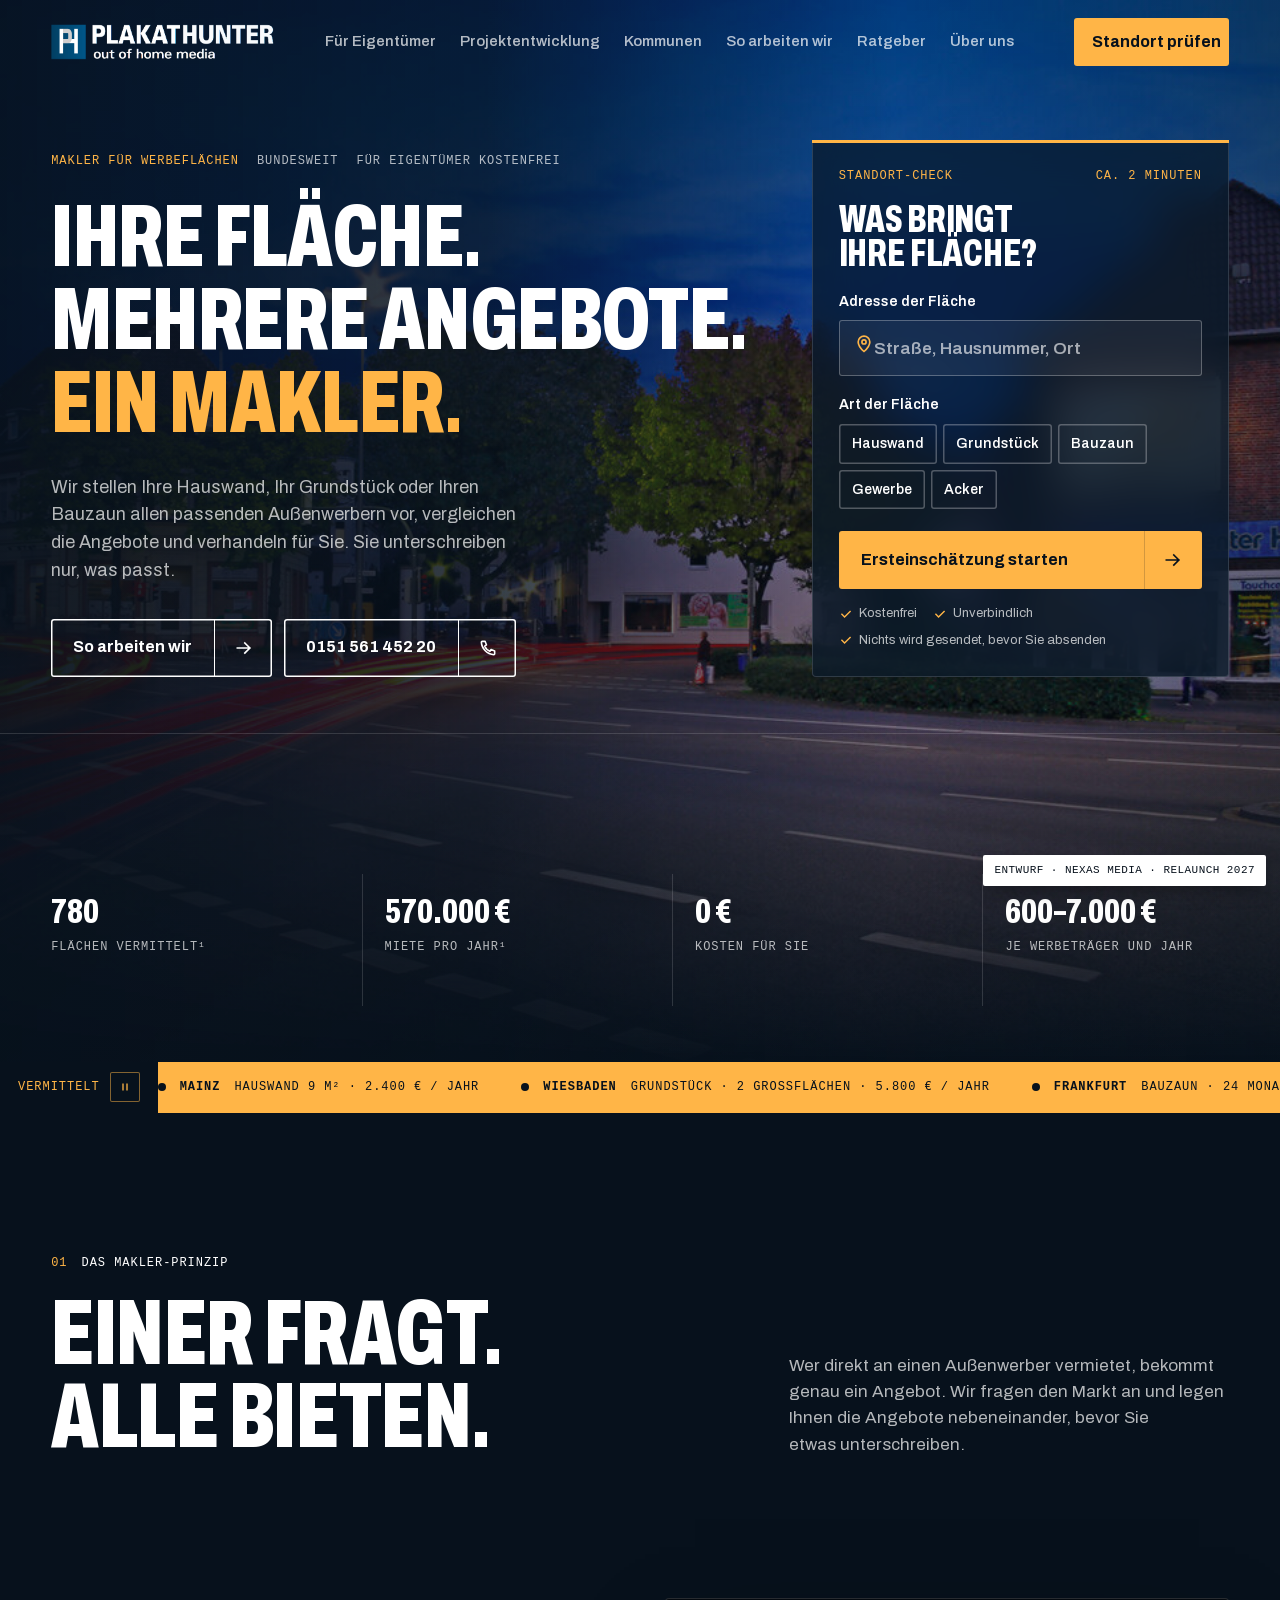
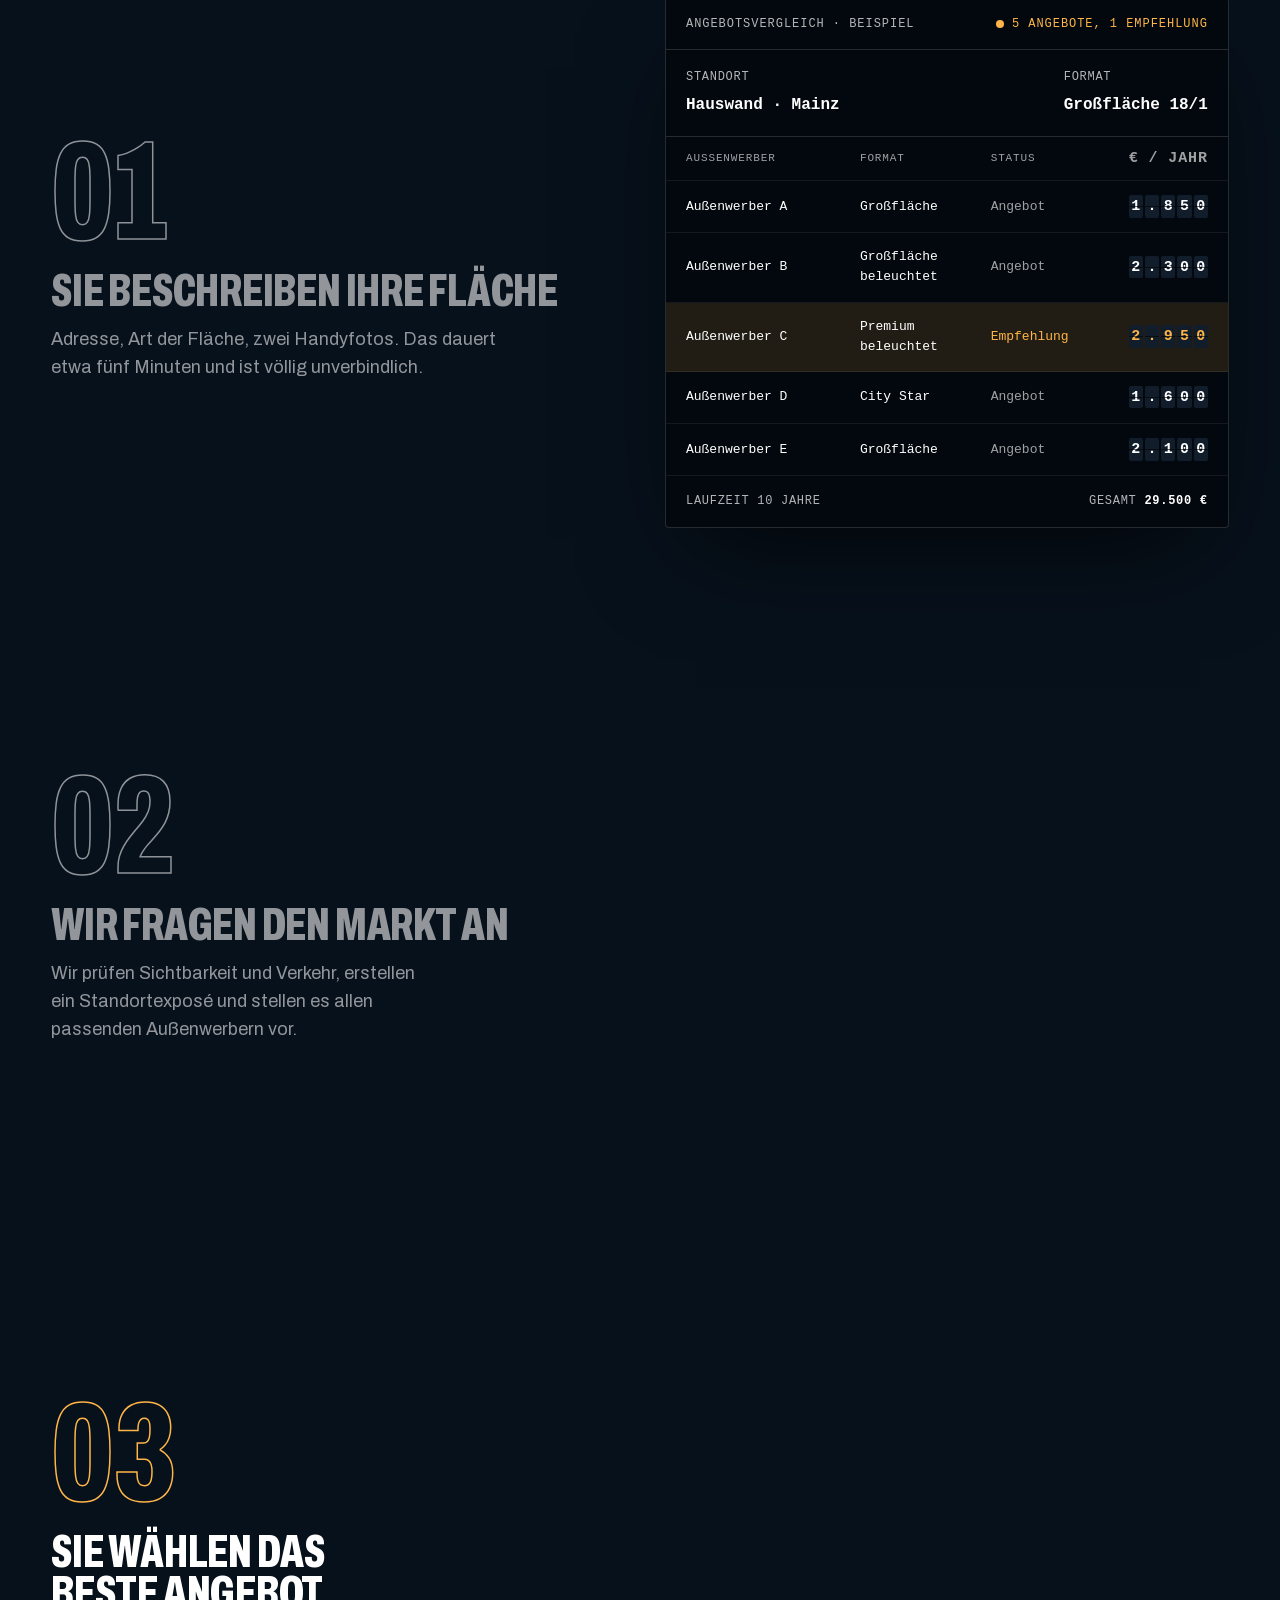
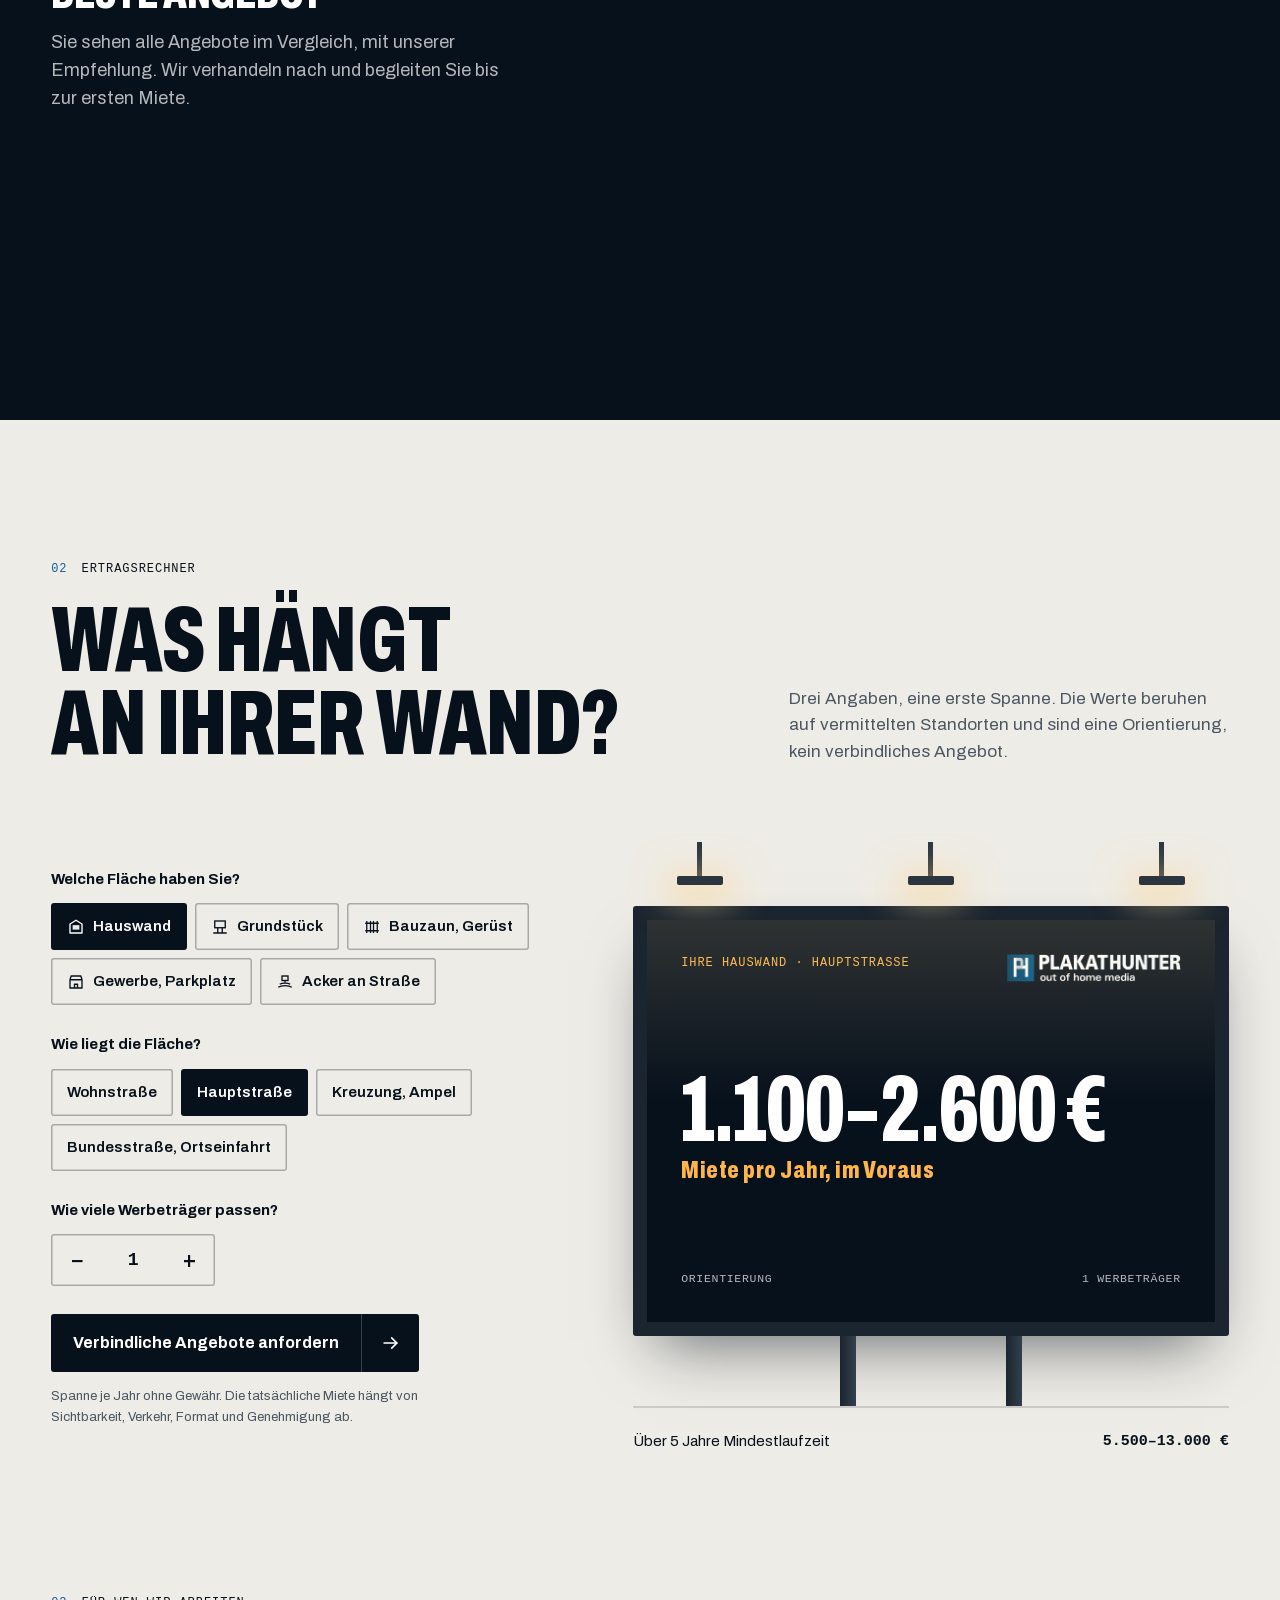
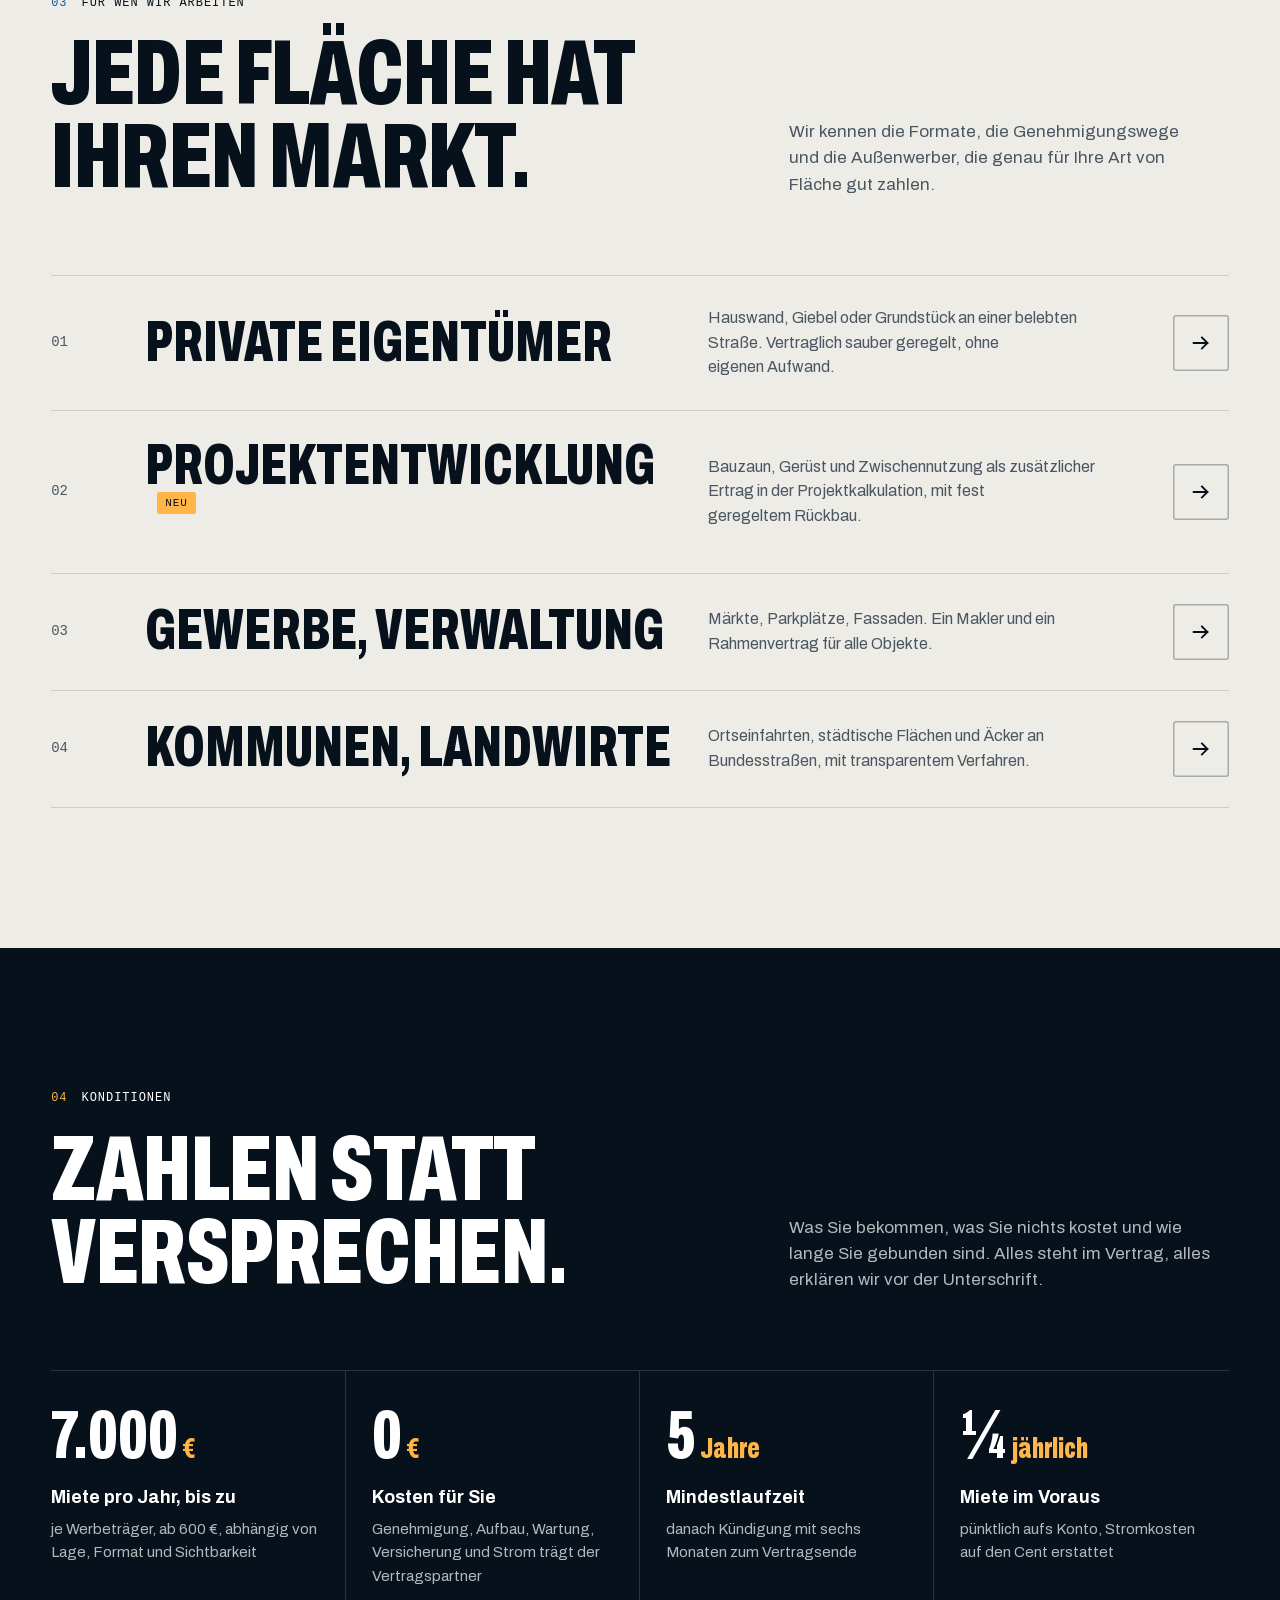
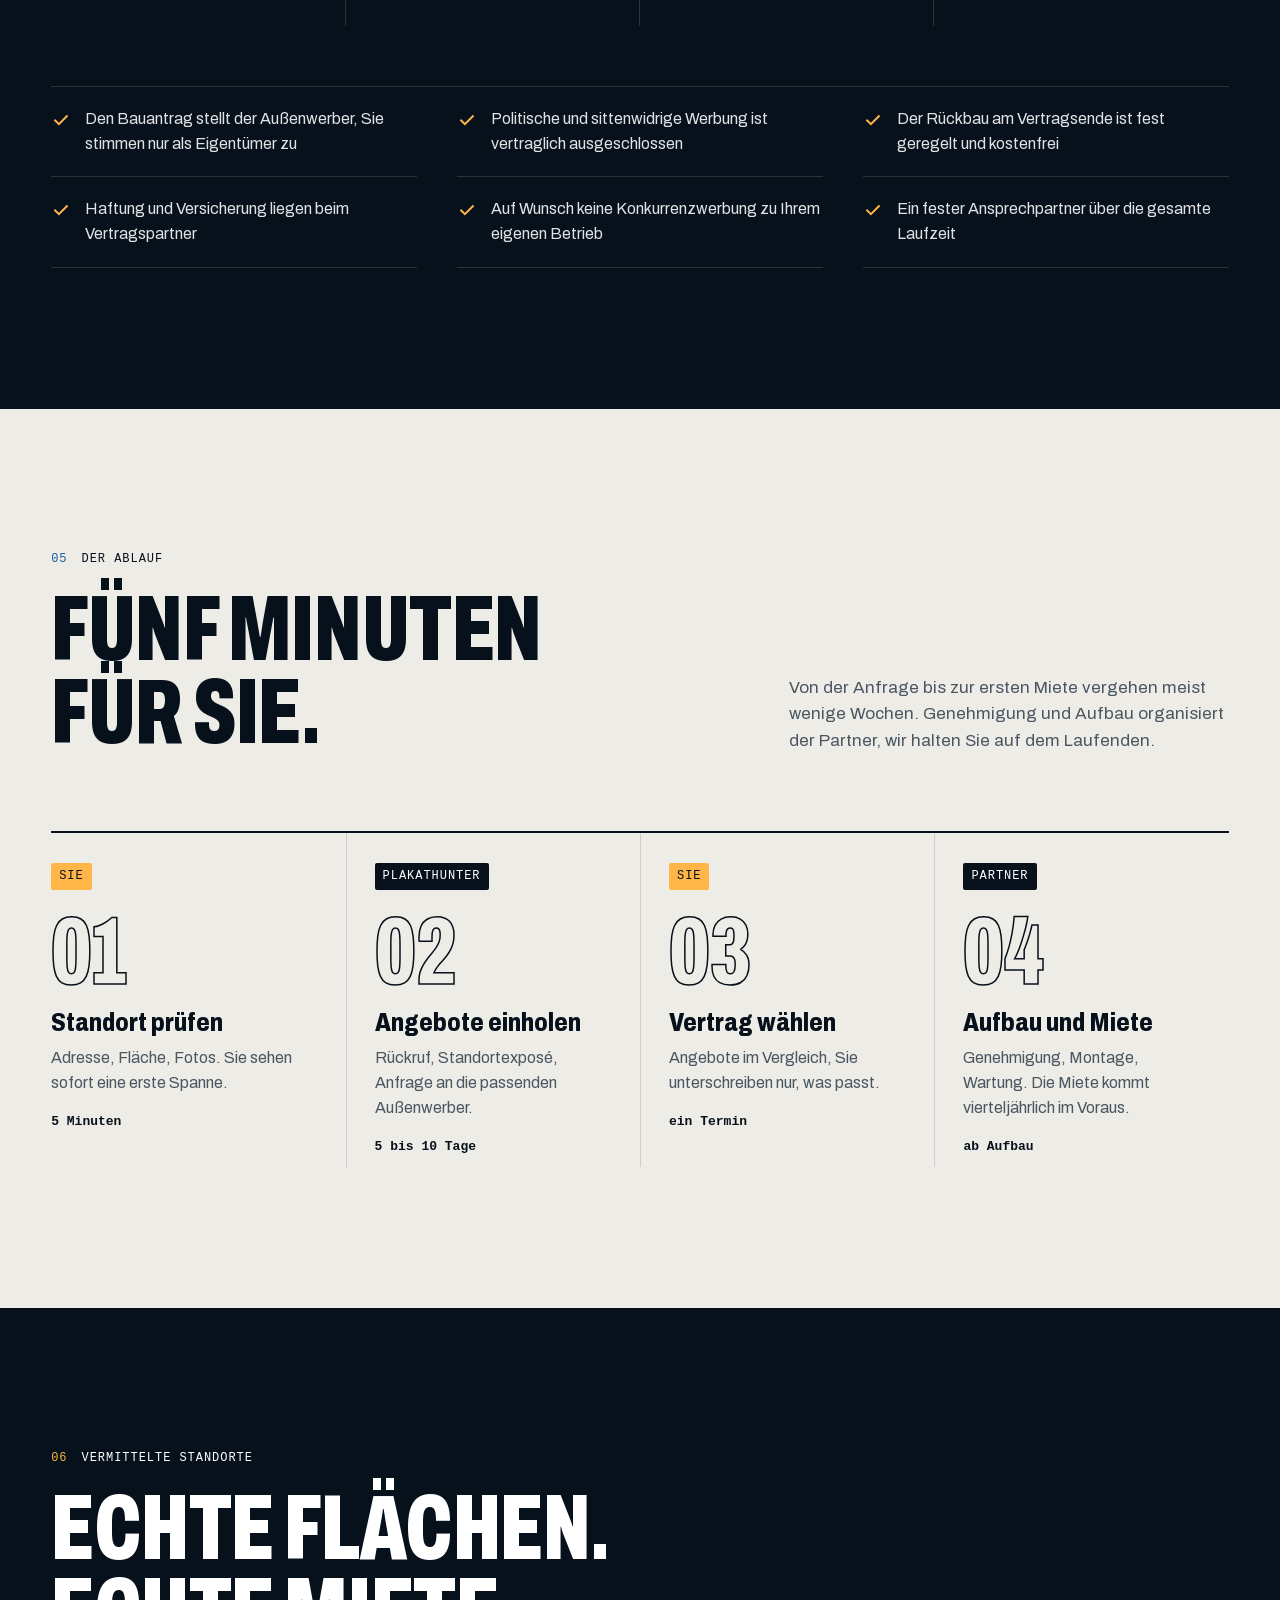
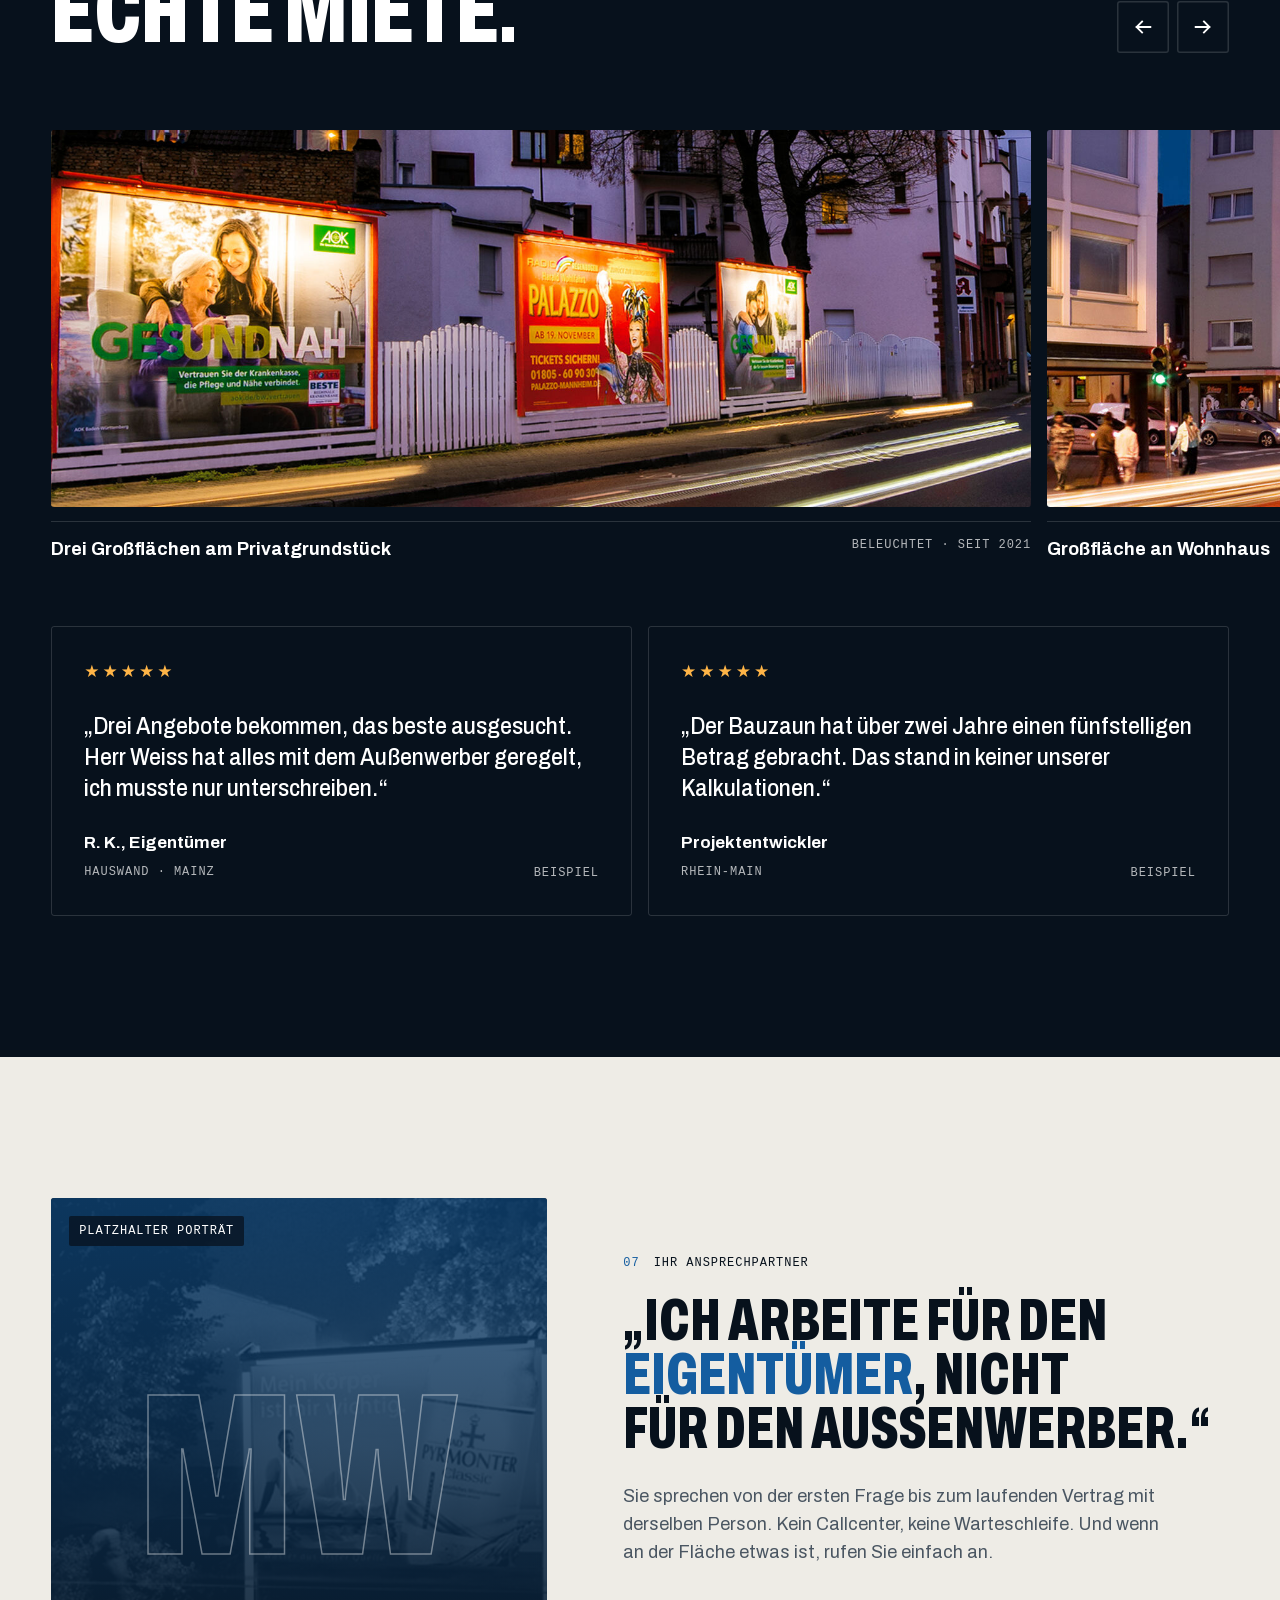
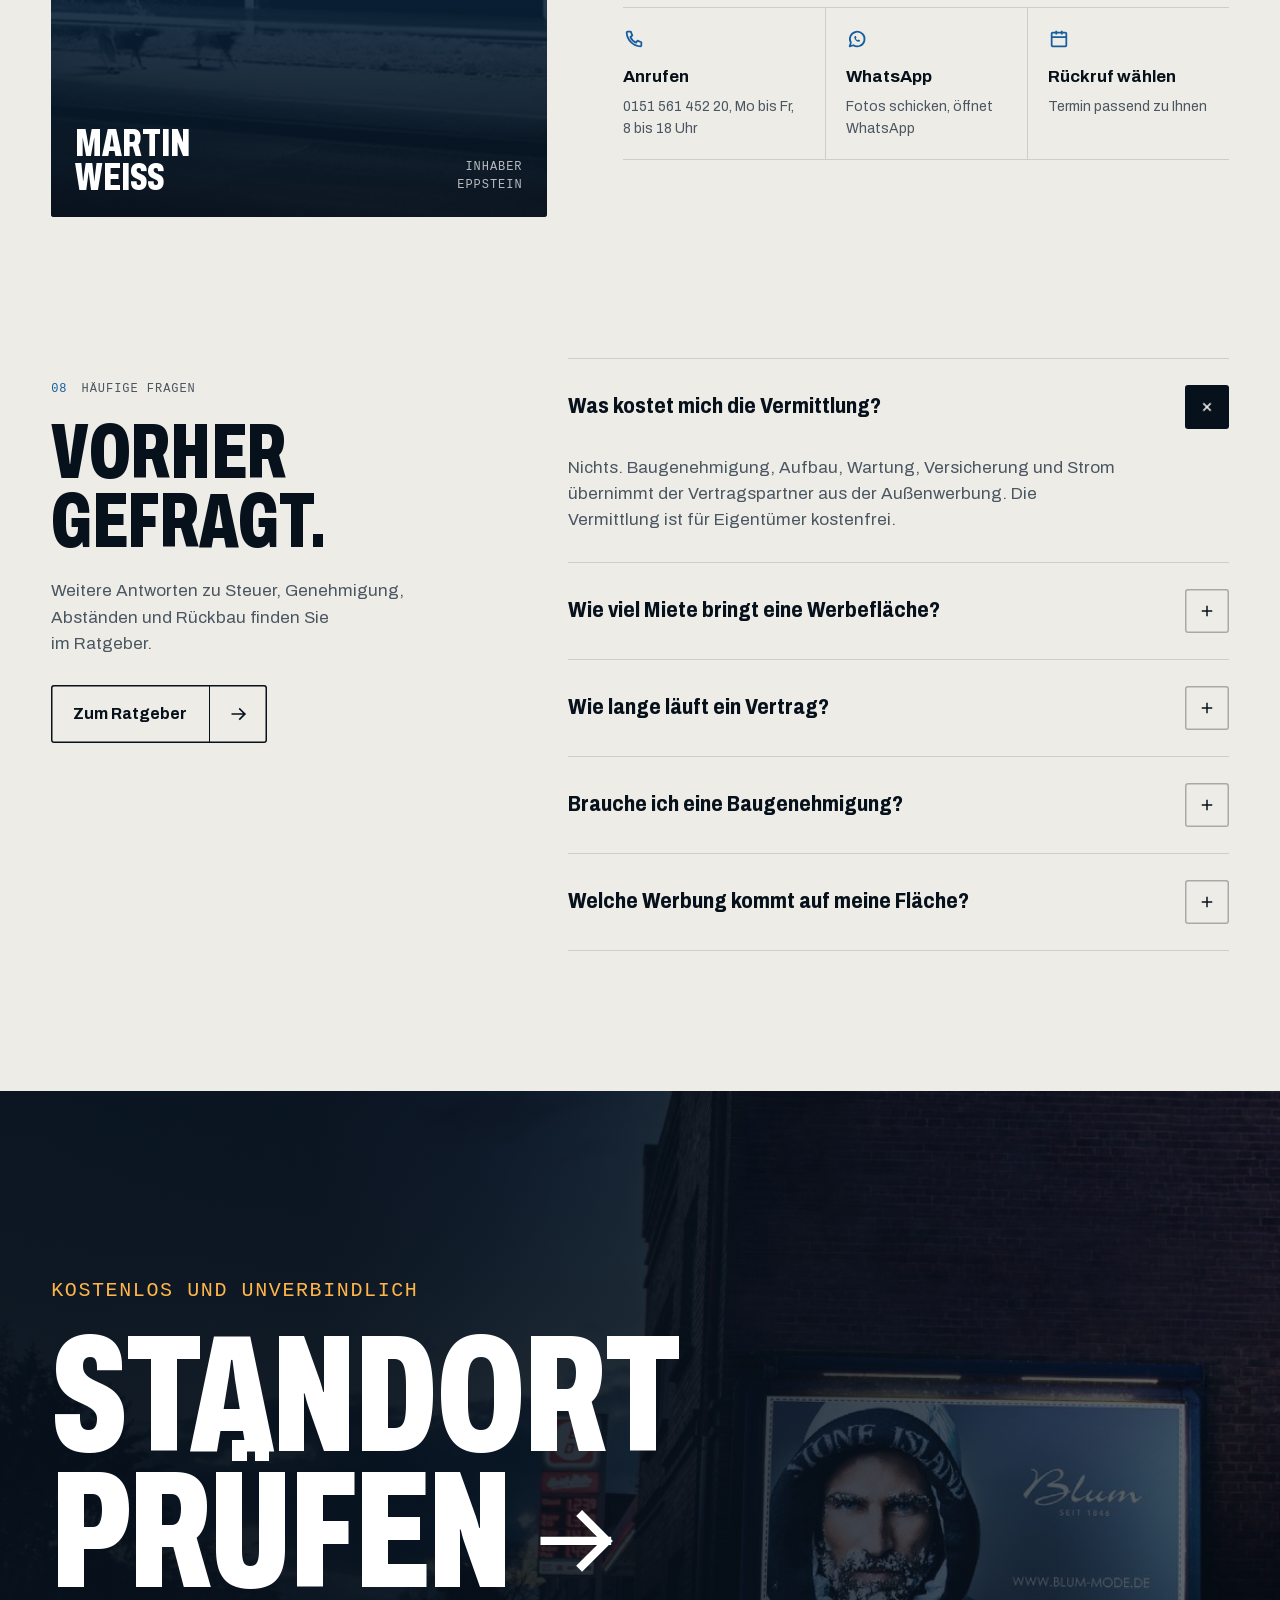
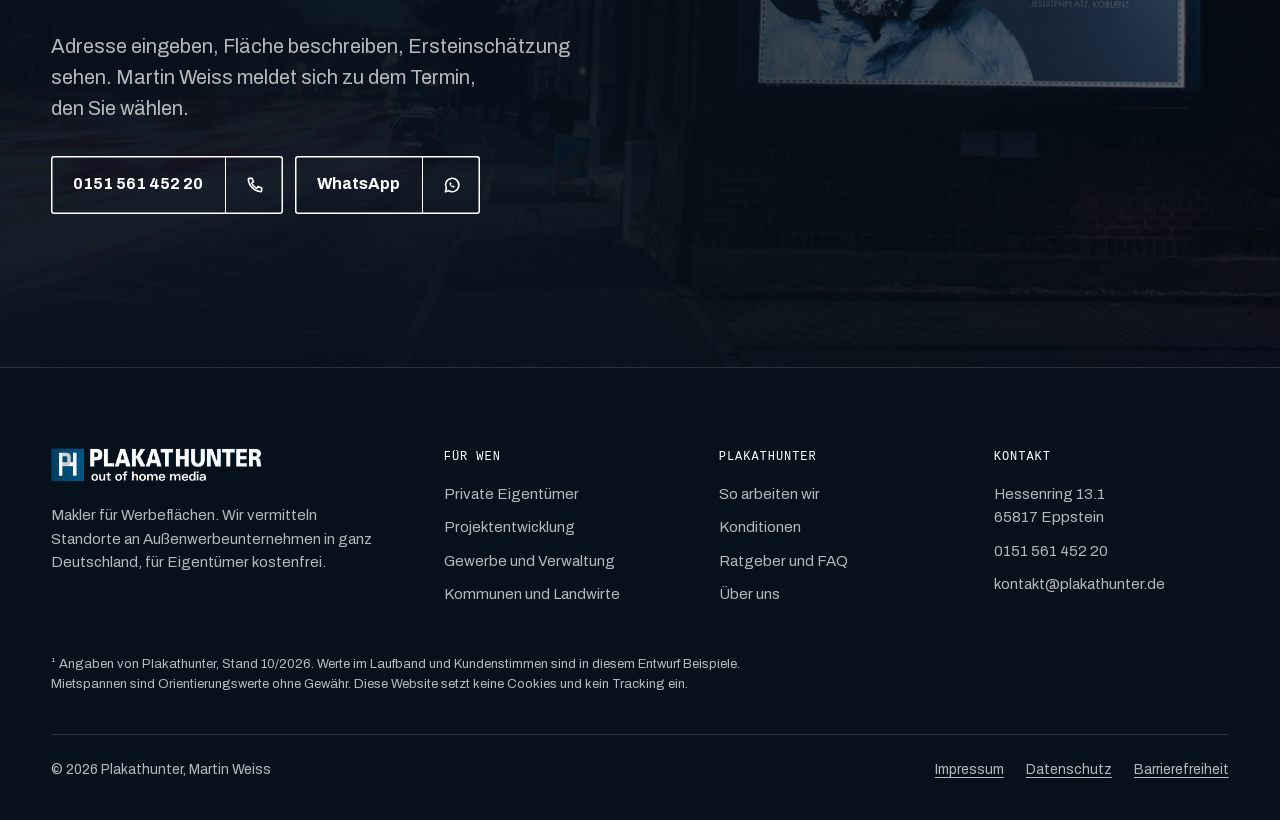
==== index.html @ 8a269675 "Header: Telefonnummer erst ab 1560 px Co-Authored-By: Claude Opus 5.5 <noreply@anthropic.com>" ====
<!doctype html>
<html lang="de">
<head>
<meta charset="utf-8">
<meta name="viewport" content="width=device-width, initial-scale=1, viewport-fit=cover">
<title>Plakathunter · Makler für Werbeflächen</title>
<meta name="description" content="Plakathunter vermittelt Ihre Hauswand, Ihr Grundstück oder Ihren Bauzaun an Außenwerber. Mehrere Angebote, ein Ansprechpartner, für Eigentümer kostenfrei.">
<meta name="robots" content="noindex, nofollow">
<meta name="theme-color" content="#07111C">
<link rel="icon" href="img/favicon.png">
<link rel="preload" href="fonts/Archivo-latin.woff2" as="font" type="font/woff2" crossorigin>
<link rel="stylesheet" href="fonts/fonts.css">
<link rel="stylesheet" href="vendor/leaflet.css">
<script type="application/ld+json">
{"@context":"https://schema.org","@graph":[
{"@type":"LocalBusiness","name":"Plakathunter","description":"Makler für Werbeflächen: Vermittlung von Werbestandorten an Außenwerbeunternehmen","url":"https://www.plakathunter.de/","email":"kontakt@plakathunter.de","telephone":"+4915156145220","address":{"@type":"PostalAddress","streetAddress":"Hessenring 13.1","postalCode":"65817","addressLocality":"Eppstein","addressCountry":"DE"},"founder":{"@type":"Person","name":"Martin Weiss"},"areaServed":"DE"},
{"@type":"FAQPage","mainEntity":[
{"@type":"Question","name":"Was kostet mich die Vermittlung?","acceptedAnswer":{"@type":"Answer","text":"Nichts. Baugenehmigung, Aufbau, Wartung, Versicherung und Strom übernimmt der Vertragspartner aus der Außenwerbung."}},
{"@type":"Question","name":"Wie viel Miete bringt eine Werbefläche?","acceptedAnswer":{"@type":"Answer","text":"Je Werbeträger zwischen 600 und 7.000 Euro im Jahr, abhängig von Lage, Sichtbarkeit, Verkehr und Format."}},
{"@type":"Question","name":"Wie lange läuft ein Vertrag?","acceptedAnswer":{"@type":"Answer","text":"Mindestens fünf Jahre. Gekündigt wird mit sechs Monaten zum Vertragsende."}},
{"@type":"Question","name":"Brauche ich eine Baugenehmigung?","acceptedAnswer":{"@type":"Answer","text":"In der Regel ja. Den Bauantrag stellt der Außenwerber, Sie unterschreiben nur die Zustimmung als Eigentümer."}},
{"@type":"Question","name":"Welche Werbung kommt auf meine Fläche?","acceptedAnswer":{"@type":"Answer","text":"Sittenwidrige und politische Werbung ist vertraglich ausgeschlossen. Auf Wunsch auch Konkurrenzwerbung zu Ihrem eigenen Betrieb."}}
]}]}
</script>
<style>
:root{
  --night:#07111C;--night-2:#0B1A2A;--night-3:#112538;
  --paper:#EEECE6;--paper-2:#E2DFD6;--white:#fff;
  --ink:#07111C;--muted:#4A5662;
  --blue:#145DA0;--blue-l:#7DBBF2;
  --sodium:#FFB547;--sodium-2:#FFC86E;
  --dl:rgba(255,255,255,.14);--ll:rgba(7,17,28,.14);
  --dm:rgba(255,255,255,.7);
  --ease:cubic-bezier(.16,.84,.24,1);
  --pad:clamp(20px,4vw,56px);
  --disp:"Archivo",system-ui,sans-serif;--mono:"JetBrains Mono",ui-monospace,Menlo,monospace;
}
*{box-sizing:border-box;margin:0;padding:0}
[hidden]{display:none!important}
html{scroll-behavior:smooth;-webkit-text-size-adjust:100%;scroll-padding-top:90px}
body{font-family:var(--disp);font-size:1.0625rem;line-height:1.55;color:#fff;background:var(--night);overflow-x:hidden;-webkit-font-smoothing:antialiased}
img{display:block;max-width:100%}
a{color:inherit}
button,input{font:inherit;color:inherit}
button{cursor:pointer;border:0;background:none}
:focus-visible{outline:3px solid var(--sodium);outline-offset:3px;border-radius:2px}
.paper :focus-visible{outline-color:var(--blue)}
.sr{position:absolute!important;width:1px;height:1px;padding:0;margin:-1px;overflow:hidden;clip:rect(0,0,0,0);white-space:nowrap;border:0}
.skip{position:fixed;left:16px;top:-80px;z-index:200;background:var(--sodium);color:var(--ink);padding:12px 18px;font-weight:700;text-decoration:none;transition:top .2s}
.skip:focus{top:calc(16px + env(safe-area-inset-top,0px))}
.w{max-width:1360px;margin:0 auto;padding-inline:var(--pad)}
.nb{white-space:nowrap}
@media(max-width:380px){h1 .nb,h2 .nb{white-space:normal}}
.cap{font-weight:820;font-stretch:64%;text-transform:uppercase;line-height:.9;letter-spacing:-.005em;text-wrap:balance}
p{text-wrap:pretty}
.lbl{font-family:var(--mono);font-size:.75rem;letter-spacing:.08em;text-transform:uppercase;font-weight:500}
.dim{color:var(--dm)}
.paper{background:var(--paper);color:var(--ink)}
.paper .dim{color:var(--muted)}
.sec{padding-block:clamp(80px,11vw,160px)}
.sh{display:grid;grid-template-columns:minmax(0,1.35fr) minmax(0,1fr);gap:20px 40px;align-items:end;margin-bottom:clamp(40px,6vw,80px)}
.sh .lbl{grid-column:1/-1;display:flex;gap:14px;align-items:center}
.sh .lbl i{font-style:normal;color:var(--sodium)}
.paper .sh .lbl i{color:var(--blue)}
.sh h2{font-size:clamp(46px,7.2vw,112px)}
.sh p:not(.lbl){max-width:44ch;justify-self:end;font-size:1.0625rem}
@media(max-width:900px){.sh{grid-template-columns:1fr}.sh p:not(.lbl){justify-self:start}}

/* Buttons: rechteckig, Pfeilsegment */
.btn{display:inline-flex;align-items:stretch;height:58px;font-weight:700;font-size:1rem;text-decoration:none;white-space:nowrap;border-radius:3px;overflow:hidden;transition:transform .3s var(--ease)}
.btn>span{display:flex;align-items:center;padding:0 22px}
.btn>b{display:grid;place-items:center;width:58px;border-left:1px solid rgba(7,17,28,.18);transition:background .3s}
.btn svg{width:20px;height:20px;transition:transform .35s var(--ease)}
.btn:hover svg{transform:translateX(4px)}
.btn-s{background:var(--sodium);color:var(--ink)}
.btn-s:hover>b{background:var(--sodium-2)}
.btn-d{background:var(--ink);color:#fff}
.btn-d>b{border-color:rgba(255,255,255,.2)}
.btn-d:hover>b{background:var(--blue)}
.btn-o{color:inherit;box-shadow:inset 0 0 0 1.5px currentColor}
.btn-o>b{border-color:currentColor}
.btn-o:hover{background:rgba(255,255,255,.06)}
.paper .btn-o:hover{background:rgba(7,17,28,.05)}
.btn-full{width:100%}.btn-full>span{flex:1;justify-content:flex-start}

/* Header */
.hd{position:fixed;inset:0 0 auto;z-index:60;padding-top:env(safe-area-inset-top,0px);transition:background .35s,border-color .35s;border-bottom:1px solid transparent}
.hd.sc{background:rgba(7,17,28,.88);backdrop-filter:blur(18px) saturate(1.4);-webkit-backdrop-filter:blur(18px) saturate(1.4);border-color:var(--dl)}
.hd .w{display:flex;align-items:center;gap:24px;height:84px}
.logo{flex:none;display:block}.logo img{height:36px;width:auto;max-width:none}
.hd nav ul{display:flex;list-style:none;gap:2px;margin-left:16px}
.hd nav a{display:block;white-space:nowrap;padding:10px 11px;font-size:.9375rem;font-weight:550;text-decoration:none;color:var(--dm);transition:color .2s}
.hd nav a:hover{color:#fff}
.hd .sp{flex:1}
.hd .tel{white-space:nowrap;display:flex;flex-direction:column;align-items:flex-end;text-decoration:none;line-height:1.2}
.hd .tel .lbl{color:var(--dm);font-size:.6875rem}
.hd .tel b{font-family:var(--mono);font-weight:600;font-size:.9375rem;letter-spacing:.02em}
.hd .btn{height:48px}.hd .btn>b{width:48px}.hd .btn>span{padding:0 18px}
.burger{display:none;width:48px;height:48px;border-radius:3px;box-shadow:inset 0 0 0 1.5px var(--dl);place-items:center}
@media(max-width:1560px){.hd .tel{display:none}}
@media(max-width:1220px){.hd nav{display:none}.burger{display:grid}.hd .tel{display:flex}}
@media(max-width:760px){.hd .tel,.hd .btn{display:none}.logo img{height:30px}}
.mm{position:fixed;inset:0;z-index:70;background:var(--night);padding:calc(env(safe-area-inset-top,0px) + 100px) var(--pad) 40px;display:flex;flex-direction:column;overflow:auto;visibility:hidden;opacity:0;transition:opacity .3s,visibility .3s}
.mm.open{visibility:visible;opacity:1}
.mm ul{list-style:none}
.mm li a{display:block;font-weight:820;font-stretch:64%;text-transform:uppercase;font-size:2.6rem;line-height:1;padding:12px 0;border-bottom:1px solid var(--dl);text-decoration:none}
.mm .x{position:absolute;top:calc(env(safe-area-inset-top,0px) + 18px);right:var(--pad);width:48px;height:48px;border-radius:3px;box-shadow:inset 0 0 0 1.5px var(--dl);display:grid;place-items:center}
.mm .btn{margin-top:28px}

/* HERO */
.hero{position:relative;min-height:100vh;min-height:100svh;display:flex;flex-direction:column;overflow:hidden;isolation:isolate}
.hero .bg{position:absolute;inset:0;z-index:-2}
.hero .bg img{width:100%;height:100%;object-fit:cover;object-position:70% 50%;transform:scale(1.08);animation:hz 14s var(--ease) forwards}
@keyframes hz{to{transform:scale(1)}}
.hero:before{content:"";position:absolute;inset:0;z-index:-1;background:linear-gradient(90deg,rgba(7,17,28,.95) 0%,rgba(7,17,28,.82) 38%,rgba(7,17,28,.35) 70%,rgba(7,17,28,.55) 100%),linear-gradient(0deg,rgba(7,17,28,1) 0%,rgba(7,17,28,0) 32%)}
.hero .w{flex:1;display:grid;grid-template-columns:1fr minmax(360px,440px);gap:clamp(30px,5vw,90px);align-items:end;padding-top:calc(env(safe-area-inset-top,0px) + 140px);padding-bottom:56px;width:100%}
.hero .lbl{display:flex;flex-wrap:wrap;gap:8px 18px;color:var(--dm);margin-bottom:26px}
.hero .lbl span:first-child{color:var(--sodium)}
.hero h1{font-size:clamp(46px,6.9vw,112px);position:relative}
.hero h1 .ln{display:block;overflow:hidden;padding:.12em 0 .04em;margin-top:-.12em;white-space:nowrap}
@media(max-width:600px){.hero h1 .ln{white-space:normal}}
.hero h1 .ln>span{display:block;transform:translateY(105%);animation:up 1s var(--ease) forwards}
.hero h1 .ln:nth-child(2)>span{animation-delay:.12s}.hero h1 .ln:nth-child(3)>span{animation-delay:.24s}
.hero h1 .ln:nth-child(3){color:var(--sodium)}
@keyframes up{to{transform:none}}
.hero .lead{margin-top:28px;font-size:clamp(1.0625rem,1.4vw,1.25rem);max-width:46ch;color:var(--dm);opacity:0;animation:fi .8s .5s forwards}
@keyframes fi{to{opacity:1}}
.hero .ctas{display:flex;flex-wrap:wrap;gap:12px;margin-top:34px;opacity:0;animation:fi .8s .65s forwards}

/* Standort-Check Panel */
.chk{background:rgba(11,26,42,.78);backdrop-filter:blur(22px) saturate(1.3);-webkit-backdrop-filter:blur(22px) saturate(1.3);border:1px solid var(--dl);border-radius:4px;padding:26px;position:relative;opacity:0;transform:translateY(24px);animation:pn 1s .45s var(--ease) forwards}
@keyframes pn{to{opacity:1;transform:none}}
.chk:before{content:"";position:absolute;left:-1px;right:-1px;top:-1px;height:3px;background:var(--sodium)}
.chk .top{display:flex;justify-content:space-between;color:var(--dm);margin-bottom:16px}
.chk .top b{color:var(--sodium);font-weight:500}
.chk h2{font-size:2.4rem;margin-bottom:20px}
.fld{display:block;margin-bottom:18px}
.fld>span{display:block;font-size:.875rem;font-weight:600;margin-bottom:8px}
.inp{display:flex;align-items:center;gap:10px;height:56px;padding:0 14px;background:rgba(255,255,255,.06);border:1.5px solid rgba(255,255,255,.28);border-radius:3px;transition:border-color .2s,background .2s}
.inp:focus-within{border-color:var(--sodium);background:rgba(255,255,255,.1)}
.inp svg{flex:none;color:var(--sodium)}
.inp input{flex:1;min-width:0;height:100%;background:none;border:0;outline:0;font-size:1.0625rem}
.inp input::placeholder{color:rgba(255,255,255,.62)}
.chk fieldset{border:0;margin-bottom:22px}
.chk legend{font-size:.875rem;font-weight:600;margin-bottom:8px}
.seg{display:flex;flex-wrap:wrap;gap:6px}
.seg button{padding:9px 13px;font-size:.875rem;font-weight:550;border-radius:3px;box-shadow:inset 0 0 0 1.5px rgba(255,255,255,.28);transition:all .2s}
.seg button:hover{box-shadow:inset 0 0 0 1.5px #fff}
.seg button[aria-pressed="true"]{background:#fff;color:var(--ink);box-shadow:none}
.chk .fine{display:flex;flex-wrap:wrap;gap:6px 16px;margin-top:14px;color:var(--dm);font-size:.8125rem}
.chk .fine span{display:inline-flex;gap:6px;align-items:center}
.chk .fine svg{color:var(--sodium)}

.hstats{border-top:1px solid var(--dl);position:relative}
.hstats .w{display:grid;grid-template-columns:repeat(4,1fr)}
.hstats div.s{padding:20px 0 24px;border-left:1px solid var(--dl);padding-left:22px}
.hstats div.s:first-child{border-left:0;padding-left:0}
.hstats .n{display:block;font-weight:800;font-stretch:66%;font-size:clamp(28px,2.8vw,40px);line-height:1}
.hstats .lbl{color:var(--dm);margin-top:8px;display:block}
@media(max-width:1000px){.hero .w{grid-template-columns:1fr;align-items:start}.chk{max-width:560px}}
@media(max-width:760px){.hstats .w{grid-template-columns:1fr 1fr}.hstats div.s:nth-child(3){border-left:0;padding-left:0}.hstats div.s{border-top:1px solid var(--dl)}.hstats div.s:nth-child(-n+2){border-top:0}.hero .bg img{object-position:80% 50%}.chk{padding:20px}.hero .ctas .btn-o{display:none}}

/* Ticker */
.tick{background:var(--sodium);color:var(--ink);display:flex;align-items:stretch;overflow:hidden;position:relative}
.tick .tg{flex:none;display:flex;align-items:center;gap:10px;padding:0 18px;background:var(--ink);color:var(--sodium);z-index:2}
.tick .tg button{width:30px;height:30px;display:grid;place-items:center;border-radius:2px;box-shadow:inset 0 0 0 1px rgba(255,181,71,.5)}
.tick .tr{display:flex;width:max-content;animation:mq 60s linear infinite}
.tick.paused .tr{animation-play-state:paused}
.tick ul{display:flex;list-style:none;flex:none}
.tick li{padding:16px 0;display:flex;align-items:center;gap:14px;white-space:nowrap;margin-right:42px}
.tick li b{font-weight:600}
.tick li i{width:8px;height:8px;background:var(--ink);border-radius:50%}
@keyframes mq{to{transform:translateX(-50%)}}

/* PRINZIP: Abfahrtstafel */
.pz{display:grid;grid-template-columns:1fr 1.05fr;gap:clamp(30px,6vw,110px)}
.pz .steps>div{min-height:72vh;display:flex;flex-direction:column;justify-content:center;padding-block:40px;color:rgba(255,255,255,.56);transition:color .5s}
.pz .steps>div.on{color:#fff}
.pz .steps>div:not(.on) p{color:rgba(255,255,255,.56)}
.pz .no{font-weight:820;font-stretch:64%;font-size:clamp(90px,11vw,170px);line-height:.8;color:transparent;-webkit-text-stroke:1.5px rgba(255,255,255,.55)}
.pz .steps>div.on .no{-webkit-text-stroke-color:var(--sodium)}
.pz h3{font-size:clamp(34px,3.6vw,54px);margin:22px 0 14px}
.pz .steps p{color:var(--dm);font-size:1.125rem;max-width:42ch}
.pz .stick{position:sticky;top:110px;height:max-content;padding-block:7vh}
.board{background:#03080E;border:1px solid var(--dl);border-radius:4px;overflow:hidden;font-family:var(--mono);box-shadow:0 40px 100px -30px rgba(0,0,0,.8)}
.board .bh{display:flex;justify-content:space-between;align-items:center;padding:16px 20px;border-bottom:1px solid var(--dl);font-size:.75rem;letter-spacing:.08em;text-transform:uppercase;color:var(--dm)}
.board .bh b{color:var(--sodium);font-weight:500;display:flex;align-items:center;gap:8px}
.board .bh b i{width:8px;height:8px;border-radius:50%;background:var(--sodium);animation:bl 1.4s steps(2) infinite}
@keyframes bl{50%{opacity:.15}}
.board .req{padding:18px 20px;border-bottom:1px solid var(--dl);display:grid;grid-template-columns:1fr auto;gap:6px 20px;font-size:.875rem}
.board .req span{color:var(--dm);font-size:.75rem;text-transform:uppercase;letter-spacing:.06em}
.board .req strong{font-weight:600;font-size:1rem}
.rows{display:grid}
.row{display:grid;grid-template-columns:1.5fr 1.1fr .9fr 1fr;gap:12px;align-items:center;padding:14px 20px;border-bottom:1px solid rgba(255,255,255,.07);font-size:.8125rem;transition:background .5s}
.row.hd2{color:rgba(255,255,255,.62);font-size:.6875rem;letter-spacing:.08em;text-transform:uppercase;padding-block:10px}
.row .st{color:rgba(255,255,255,.62)}
.row .v{text-align:right;font-weight:600;font-size:.9375rem}
.fl{display:inline-flex;gap:2px}
.fl i{font-style:normal;display:inline-grid;place-items:center;min-width:.95em;height:1.5em;background:#111d2b;border-radius:2px;padding:0 1px;position:relative;overflow:hidden}
.fl i:after{content:"";position:absolute;left:0;right:0;top:50%;height:1px;background:rgba(0,0,0,.6)}
.flip{animation:fp .5s var(--ease)}
@keyframes fp{0%{transform:rotateX(90deg);opacity:.2}100%{transform:none;opacity:1}}
.row.best{background:rgba(255,181,71,.12)}
.row.best .v{color:var(--sodium)}
.row.best .st{color:var(--sodium)}
.board .bf{display:flex;justify-content:space-between;gap:12px;padding:16px 20px;font-size:.75rem;color:var(--dm);text-transform:uppercase;letter-spacing:.06em}
.board .bf b{color:#fff;font-weight:600}
@media(max-width:1000px){.pz{grid-template-columns:1fr}.pz .stick{position:relative;top:0;padding-block:0;order:-1}.pz .steps>div,.pz .steps>div p{min-height:auto;color:#fff;padding-block:30px}.pz .steps>div p{color:var(--dm);padding:0}.pz .no{font-size:72px}.row{grid-template-columns:1.4fr 1fr 1fr;font-size:.75rem}.row .fm{display:none}}

/* RECHNER mit Plakatwand */
.rc{display:grid;grid-template-columns:1fr 1.15fr;gap:clamp(30px,5vw,90px);align-items:center}
.rc fieldset{border:0;margin-bottom:28px}
.rc legend{display:block;font-weight:700;font-size:.9375rem;margin-bottom:12px}
.opts{display:flex;flex-wrap:wrap;gap:8px}
.opts button{padding:12px 16px;font-weight:600;font-size:.9375rem;border-radius:3px;box-shadow:inset 0 0 0 1.5px rgba(7,17,28,.3);transition:all .2s;display:inline-flex;gap:8px;align-items:center}
.opts button:hover{box-shadow:inset 0 0 0 1.5px var(--ink)}
.opts button[aria-pressed="true"]{background:var(--ink);color:#fff;box-shadow:none}
.opts svg{width:18px;height:18px}
.stepper{display:inline-flex;align-items:center;box-shadow:inset 0 0 0 1.5px rgba(7,17,28,.3);border-radius:3px}
.stepper button{width:52px;height:52px;display:grid;place-items:center;font-size:1.4rem;font-weight:600}
.stepper button:hover{background:rgba(7,17,28,.06)}
.stepper output{min-width:60px;text-align:center;font-family:var(--mono);font-weight:600;font-size:1.125rem}
.rc .note{font-size:.8125rem;color:var(--muted);margin-top:14px;max-width:52ch}
.bb{position:relative;padding-top:64px}
.bb .lamps{position:absolute;top:0;left:6%;right:6%;display:flex;justify-content:space-between}
.bb .lamps i{position:relative;width:62px;height:64px}
.bb .lamps i:before{content:"";position:absolute;left:28px;top:0;width:5px;height:38px;background:#2a3540}
.bb .lamps i:after{content:"";position:absolute;left:8px;top:34px;width:46px;height:9px;border-radius:2px;background:#2a3540;box-shadow:0 8px 34px 10px rgba(255,214,140,.55)}
.bb .frame{background:#1b252f;padding:14px;border-radius:3px;box-shadow:0 30px 60px -24px rgba(7,17,28,.6)}
.poster{position:relative;aspect-ratio:356/252;background:var(--night);overflow:hidden;color:#fff;display:flex;flex-direction:column;justify-content:space-between;padding:clamp(18px,3vw,34px)}
.poster:after{content:"";position:absolute;inset:0;background:linear-gradient(180deg,rgba(255,224,170,.16),rgba(255,224,170,0) 45%);pointer-events:none}
.poster .pt{display:flex;justify-content:space-between;align-items:flex-start;gap:12px}
.poster .pt img{height:clamp(18px,2.2vw,28px);width:auto}
.poster .pk{color:var(--sodium)}
.poster .pv{font-weight:820;font-stretch:62%;font-size:clamp(50px,7.4vw,120px);line-height:.85;letter-spacing:-.01em;white-space:nowrap}
.poster .pv small{display:block;font-size:.26em;font-stretch:70%;letter-spacing:.02em;margin-top:.4em;color:var(--sodium)}
.poster .pb{display:flex;justify-content:space-between;gap:12px;font-family:var(--mono);font-size:clamp(.625rem,.9vw,.8125rem);text-transform:uppercase;letter-spacing:.06em;color:var(--dm)}
.poster .strips{position:absolute;inset:0;display:grid;grid-template-columns:repeat(6,1fr);pointer-events:none;z-index:3}
.poster .strips i{background:var(--paper-2);transform:scaleY(0);transform-origin:top}
.poster.paste .strips i{animation:paste .9s var(--ease) both}
.poster.paste .strips i:nth-child(2){animation-delay:.05s}.poster.paste .strips i:nth-child(3){animation-delay:.1s}.poster.paste .strips i:nth-child(4){animation-delay:.15s}.poster.paste .strips i:nth-child(5){animation-delay:.2s}.poster.paste .strips i:nth-child(6){animation-delay:.25s}
@keyframes paste{0%{transform:scaleY(0);transform-origin:top}45%{transform:scaleY(1);transform-origin:top}55%{transform:scaleY(1);transform-origin:bottom}100%{transform:scaleY(0);transform-origin:bottom}}
.bb .legs{display:flex;justify-content:space-around;padding:0 22%}
.bb .legs i{width:16px;height:70px;background:linear-gradient(90deg,#1b252f,#33404c)}
.bb .ground{height:2px;background:var(--ll)}
.bb .five{display:flex;justify-content:space-between;gap:20px;margin-top:22px;font-size:.9375rem}
.bb .five b{font-family:var(--mono);font-weight:600}
@media(max-width:1000px){.rc{grid-template-columns:1fr}.bb{order:-1}}

/* ZIELGRUPPEN: Liste mit Bild */
.tl{list-style:none;border-top:1px solid var(--ll);position:relative}
.tl li{border-bottom:1px solid var(--ll)}
.tl button{width:100%;display:grid;grid-template-columns:70px minmax(0,1.1fr) minmax(0,.9fr) 56px;gap:24px;align-items:center;padding:30px 0;text-align:left;position:relative;transition:padding .4s var(--ease)}
.tl .nr{font-family:var(--mono);font-size:.875rem;color:var(--muted)}
.tl .tt{font-weight:820;font-stretch:64%;text-transform:uppercase;font-size:clamp(34px,4.4vw,68px);line-height:.9}
.tl .tt small{display:inline-block;vertical-align:top;margin-left:12px;font-family:var(--mono);font-weight:500;font-stretch:100%;font-size:.6875rem;letter-spacing:.08em;padding:4px 8px;background:var(--sodium);color:var(--ink);border-radius:2px;line-height:1.3}
.tl .ds{color:var(--muted);font-size:1rem;max-width:44ch}
.tl .ar{width:56px;height:56px;border-radius:3px;box-shadow:inset 0 0 0 1.5px rgba(7,17,28,.3);display:grid;place-items:center;transition:all .35s var(--ease)}
.tl button:hover .ar,.tl button:focus-visible .ar{background:var(--ink);color:#fff;box-shadow:none}
.tl button:hover{padding-left:16px}
.tl .th{display:none}
.hov{position:fixed;left:0;top:0;width:340px;aspect-ratio:4/3;border-radius:3px;overflow:hidden;pointer-events:none;z-index:20;opacity:0;transform:translate(-50%,-50%) scale(.85) rotate(-3deg);transition:opacity .3s,transform .45s var(--ease)}
.hov.on{opacity:1;transform:translate(-50%,-50%) scale(1) rotate(-3deg)}
.hov img{position:absolute;inset:0;width:100%;height:100%;object-fit:cover;opacity:0;transition:opacity .3s}
.hov img.on{opacity:1}
@media(hover:none),(max-width:900px){.hov{display:none}.tl button{grid-template-columns:minmax(0,1fr) 56px;gap:14px 16px}.tl .nr{display:none}.tl .ds{grid-column:1/2}.tl .ar{grid-row:1;grid-column:2}.tl .th{display:block;grid-column:1/-1;aspect-ratio:16/8;border-radius:3px;overflow:hidden}.tl .th img{width:100%;height:100%;object-fit:cover}.tl button:hover{padding-left:0}}

/* KONDITIONEN */
.kd{display:grid;grid-template-columns:repeat(4,1fr);border-top:1px solid var(--dl)}
.kd>div{padding:34px 26px 38px;border-right:1px solid var(--dl)}
.kd>div:first-child{padding-left:0}.kd>div:last-child{border-right:0}
.kd p.n{color:#fff;font-weight:820;font-stretch:62%;font-size:clamp(48px,5.4vw,84px);line-height:.88;white-space:nowrap}
.kd .n small{font-size:.42em;color:var(--sodium);margin-left:4px}
.kd h3{font-size:1.125rem;font-weight:700;margin:18px 0 6px}
.kd p{color:var(--dm);font-size:.9375rem}
.inc{display:grid;grid-template-columns:repeat(3,1fr);gap:0 40px;list-style:none;margin-top:60px;border-top:1px solid var(--dl)}
.inc li{display:flex;gap:14px;padding:20px 0;border-bottom:1px solid var(--dl);font-size:1rem;color:rgba(255,255,255,.88)}
.inc svg{flex:none;color:var(--sodium);margin-top:3px}
@media(max-width:1000px){.kd{grid-template-columns:1fr 1fr}.kd>div:nth-child(2){border-right:0}.kd>div:nth-child(3){padding-left:0}.kd>div:nth-child(n+3){border-top:1px solid var(--dl)}.inc{grid-template-columns:1fr 1fr}}
@media(max-width:600px){.kd{grid-template-columns:1fr}.kd>div{border-right:0!important;padding-left:0!important;padding-right:0;border-top:1px solid var(--dl)}.kd>div:first-child{border-top:0}.inc{grid-template-columns:1fr}}

/* ABLAUF */
.ab{display:grid;grid-template-columns:repeat(4,1fr);border-top:2px solid var(--ink)}
.ab li{list-style:none;padding:28px 28px 10px 0}
.ab li+li{padding-left:28px;border-left:1px solid var(--ll)}
.ab .who{font-family:var(--mono);font-size:.75rem;letter-spacing:.08em;text-transform:uppercase;display:inline-block;padding:4px 8px;border-radius:2px;background:var(--ink);color:#fff}
.ab .who.y{background:var(--sodium);color:var(--ink)}
.ab .n{display:block;font-weight:820;font-stretch:62%;font-size:96px;line-height:.85;color:transparent;-webkit-text-stroke:1.5px var(--ink);margin:22px 0 16px}
.ab h3{font-size:1.625rem;font-weight:800;font-stretch:80%;line-height:1.05;margin-bottom:10px}
.ab p{color:var(--muted);font-size:1rem}
.ab .t{font-family:var(--mono);font-size:.8125rem;margin-top:16px;font-weight:600;color:var(--ink)}
@media(max-width:1000px){.ab{grid-template-columns:1fr 1fr}.ab li:nth-child(3){padding-left:0;border-left:0}.ab li:nth-child(n+3){border-top:1px solid var(--ll)}}
@media(max-width:600px){.ab{grid-template-columns:1fr}.ab li{padding-left:0!important;border-left:0!important;padding-right:0}.ab li+li{border-top:1px solid var(--ll)}}

/* REFERENZEN */
.gal{display:flex;gap:16px;overflow-x:auto;scroll-snap-type:x mandatory;padding-inline:var(--pad);scroll-padding-inline:var(--pad);scrollbar-width:none;padding-bottom:6px}
.gal::-webkit-scrollbar{display:none}
.gal figure{flex:none;width:min(78vw,980px);scroll-snap-align:start}
.gal .im{aspect-ratio:2.6/1;overflow:hidden;border-radius:3px;background:var(--night-2)}
.gal img{width:100%;height:100%;object-fit:cover;transition:transform 1s var(--ease)}
.gal figure:hover img{transform:scale(1.04)}
.gal figcaption{display:flex;justify-content:space-between;gap:16px;padding-top:14px;border-top:1px solid var(--dl);margin-top:14px}
.gal figcaption b{font-size:1.125rem;font-weight:700}
.gal figcaption .lbl{color:var(--dm);text-align:right}
.galnav{display:flex;gap:8px}
.galnav button{width:52px;height:52px;border-radius:3px;box-shadow:inset 0 0 0 1.5px var(--dl);display:grid;place-items:center}
.galnav button:hover{box-shadow:inset 0 0 0 1.5px #fff}
.qs{display:grid;grid-template-columns:1fr 1fr;gap:16px;margin-top:56px}
.qs figure{border:1px solid var(--dl);border-radius:3px;padding:32px;display:flex;flex-direction:column;gap:26px;justify-content:space-between}
.qs blockquote{font-size:clamp(1.25rem,1.8vw,1.625rem);line-height:1.35;font-weight:500;font-stretch:90%}
.qs figcaption{display:flex;justify-content:space-between;gap:16px;align-items:end}
.qs figcaption b{display:block}
.qs .lbl{color:var(--dm)}
.qs .stars{color:var(--sodium);letter-spacing:3px}
@media(max-width:800px){.qs{grid-template-columns:1fr}.gal figure{width:86vw}.gal .im{aspect-ratio:1.8/1}.gal figcaption{flex-direction:column;gap:4px}.gal figcaption .lbl{text-align:left}}

/* MARTIN */
.mw{display:grid;grid-template-columns:.9fr 1.1fr;gap:clamp(30px,6vw,110px);align-items:center}
.por{position:relative;aspect-ratio:4/5;border-radius:3px;overflow:hidden;background:var(--ink)}
.por img{width:100%;height:100%;object-fit:cover;filter:grayscale(1) contrast(1.15);opacity:.5}
.por:after{content:"";position:absolute;inset:0;background:linear-gradient(180deg,rgba(20,93,160,.55),rgba(7,17,28,.92))}
.por .mono{position:absolute;inset:0;z-index:2;display:grid;place-items:center;font-weight:820;font-stretch:62%;font-size:clamp(150px,18vw,280px);color:transparent;-webkit-text-stroke:1.5px rgba(255,255,255,.4);padding-bottom:12%}
.por .tag{position:absolute;z-index:3;left:18px;top:18px;color:#fff;background:rgba(7,17,28,.75);padding:6px 10px;border-radius:2px}
.por .nm{position:absolute;z-index:3;left:24px;right:24px;bottom:22px;color:#fff;display:flex;justify-content:space-between;align-items:end;gap:12px}
.por .nm b{font-weight:820;font-stretch:64%;text-transform:uppercase;font-size:2.4rem;line-height:.9}
.por .nm .lbl{color:var(--dm);text-align:right}
.mw blockquote{font-weight:820;font-stretch:64%;text-transform:uppercase;font-size:clamp(38px,4.6vw,74px);line-height:.92;text-wrap:balance;margin:20px 0 28px}
.mw blockquote em{font-style:normal;color:var(--blue)}
.mw p.t{color:var(--muted);font-size:1.125rem;max-width:50ch}
.ch{display:grid;grid-template-columns:repeat(3,1fr);margin-top:40px;border-top:1px solid var(--ll)}
.ch>*{display:flex;flex-direction:column;gap:6px;padding:20px 20px 20px 0;text-decoration:none;text-align:left;border-bottom:1px solid var(--ll);transition:background .25s}
.ch>*+*{padding-left:20px;border-left:1px solid var(--ll)}
.ch>*:hover{background:rgba(7,17,28,.04)}
.ch svg{color:var(--blue);margin-bottom:8px}
.ch b{font-size:1.0625rem}
.ch span{color:var(--muted);font-size:.875rem}
@media(max-width:1000px){.mw{grid-template-columns:1fr}.por{aspect-ratio:4/3.2}}
@media(max-width:600px){.ch{grid-template-columns:1fr}.ch>*+*{padding-left:0;border-left:0}.por{aspect-ratio:4/4.4}}

/* FAQ */
.fq{display:grid;grid-template-columns:.8fr 1.2fr;gap:clamp(30px,6vw,110px)}
.fq h2{font-size:clamp(46px,6vw,92px)}
.fq .side p{color:var(--muted);margin-top:22px;max-width:36ch}
.fq .side .btn{margin-top:28px}
.fq details{border-top:1px solid var(--ll)}
.fq details:last-child{border-bottom:1px solid var(--ll)}
.fq summary{list-style:none;display:flex;justify-content:space-between;align-items:center;gap:24px;padding:26px 0;cursor:pointer;font-weight:750;font-stretch:84%;font-size:clamp(1.25rem,1.7vw,1.5rem)}
.fq summary::-webkit-details-marker{display:none}
.fq summary .pl{flex:none;width:44px;height:44px;border-radius:3px;box-shadow:inset 0 0 0 1.5px rgba(7,17,28,.3);display:grid;place-items:center;transition:transform .35s var(--ease),background .3s}
.fq details[open] summary .pl svg{transform:rotate(45deg)}
.fq summary .pl svg{transition:transform .35s var(--ease)}
.fq details[open] summary .pl{background:var(--ink);color:#fff;box-shadow:none}
.fq .a{padding:0 64px 28px 0;color:var(--muted);font-size:1.0625rem;max-width:62ch}
@media(max-width:900px){.fq{grid-template-columns:1fr}.fq .a{padding-right:0}}

/* CTA */
.cta{position:relative;overflow:hidden;isolation:isolate}
.cta>img{position:absolute;inset:0;width:100%;height:100%;object-fit:cover;z-index:-2}
.cta:before{content:"";position:absolute;inset:0;z-index:-1;background:linear-gradient(90deg,rgba(7,17,28,.94) 25%,rgba(7,17,28,.62))}
.cta .w{padding-block:clamp(90px,12vw,180px)}
.cta .lbl{color:var(--sodium)}
.cta .big{display:block;margin-top:22px;font-weight:820;font-stretch:62%;text-transform:uppercase;font-size:clamp(64px,13vw,220px);line-height:.82;letter-spacing:-.01em;text-align:left}
.cta .big span{display:inline-block;transition:color .3s}
.cta .big:hover span,.cta .big:focus-visible span{color:var(--sodium)}
.cta .big svg{width:.6em;height:.6em;vertical-align:-.02em;transition:transform .5s var(--ease)}
.cta .big:hover svg{transform:translateX(.12em)}
.cta p{color:var(--dm);font-size:1.25rem;max-width:46ch;margin-top:30px}
.cta .row2{display:flex;flex-wrap:wrap;gap:12px;margin-top:32px}

/* FOOTER */
.ft{background:var(--night);border-top:1px solid var(--dl);padding:80px 0 calc(40px + env(safe-area-inset-bottom,0px));font-size:.9375rem;color:var(--dm)}
.ft-g{display:grid;grid-template-columns:1.5fr 1fr 1fr 1fr;gap:40px}
.ft img{height:34px;width:auto;margin-bottom:22px}
.ft h2{color:#fff;font-family:var(--mono);font-size:.75rem;letter-spacing:.08em;text-transform:uppercase;font-weight:500;margin-bottom:16px}
.ft ul{list-style:none;display:grid;gap:10px}
.ft a{text-decoration:none}.ft a:hover{color:#fff;text-decoration:underline}
.ft .bt{margin-top:40px;padding-top:24px;border-top:1px solid var(--dl);display:flex;flex-wrap:wrap;justify-content:space-between;gap:16px;font-size:.875rem}
.ft .bt ul{display:flex;flex-wrap:wrap;gap:8px 22px}
.ft .bt a{text-decoration:underline;text-underline-offset:3px}
@media(max-width:900px){.ft-g{grid-template-columns:1fr 1fr}}
@media(max-width:560px){.ft-g{grid-template-columns:1fr}}

/* Mobile-Leiste */
.mbar{position:fixed;left:0;right:0;bottom:0;z-index:50;display:none;gap:8px;padding:10px 12px calc(10px + env(safe-area-inset-bottom,0px));background:rgba(7,17,28,.94);backdrop-filter:blur(14px);-webkit-backdrop-filter:blur(14px);border-top:1px solid var(--dl);transform:translateY(110%);transition:transform .45s var(--ease)}
.mbar.show{transform:none}
.mbar .btn{flex:1;height:52px}.mbar .btn>b{width:52px}.mbar .btn>span{flex:1}
.mbar a.ic{width:52px;height:52px;border-radius:3px;box-shadow:inset 0 0 0 1.5px var(--dl);display:grid;place-items:center;flex:none}
@media(max-width:760px){.mbar{display:flex}body{padding-bottom:calc(76px + env(safe-area-inset-bottom,0px))}}

.draft{position:fixed;right:14px;bottom:calc(14px + env(safe-area-inset-bottom,0px));z-index:40;font-family:var(--mono);font-size:.6875rem;letter-spacing:.04em;background:#fff;color:var(--ink);padding:7px 11px;border-radius:2px;box-shadow:0 6px 20px -6px rgba(0,0,0,.5)}
@media(max-width:760px){.draft{display:none}}

.rv{opacity:0;transform:translateY(30px);transition:opacity 1s var(--ease),transform 1s var(--ease)}
.rv.vis{opacity:1;transform:none}
.rv.d1{transition-delay:.08s}.rv.d2{transition-delay:.16s}.rv.d3{transition-delay:.24s}

/* ============ FUNNEL ============ */
.fn{position:fixed;inset:0;z-index:100;background:var(--night);display:grid;grid-template-columns:minmax(0,1fr) minmax(380px,34vw);visibility:hidden;opacity:0;transition:opacity .35s,visibility .35s}
.fn.open{visibility:visible;opacity:1}
body.lock{overflow:hidden}
.fmain{display:flex;flex-direction:column;min-height:0;overflow:auto;padding:calc(env(safe-area-inset-top,0px) + 22px) clamp(20px,5vw,80px) calc(24px + env(safe-area-inset-bottom,0px))}
.ftop{display:flex;align-items:center;gap:20px}
.ftop img{height:30px;width:auto}
.ftop .sp{flex:1}
.fx{width:48px;height:48px;border-radius:3px;box-shadow:inset 0 0 0 1.5px var(--dl);display:grid;place-items:center}
.fx:hover{box-shadow:inset 0 0 0 1.5px #fff}
.segs{display:grid;grid-template-columns:repeat(6,1fr);gap:6px;margin-top:28px}
.segs i{height:4px;background:rgba(255,255,255,.14);border-radius:1px;position:relative;overflow:hidden}
.segs i:after{content:"";position:absolute;inset:0;background:var(--sodium);transform:scaleX(0);transform-origin:left;transition:transform .5s var(--ease)}
.segs i.on:after{transform:none}
.sinfo{display:flex;justify-content:space-between;gap:12px;margin-top:12px;color:var(--dm)}
.qa{flex:1;margin-top:clamp(30px,6vh,70px);max-width:820px;width:100%}
.pane{display:none}
.pane.on{display:block;animation:pi .55s var(--ease)}
.pane.on.bk{animation-name:pib}
@keyframes pi{from{opacity:0;transform:translateY(24px)}to{opacity:1;transform:none}}
@keyframes pib{from{opacity:0;transform:translateY(-24px)}to{opacity:1;transform:none}}
.pane .lbl{color:var(--sodium)}
.pane h2{font-size:clamp(40px,5vw,78px);margin:14px 0 14px;outline:none}
.pane .sub{color:var(--dm);font-size:1.125rem;max-width:56ch;margin-bottom:30px}
.big-inp{display:flex;align-items:center;gap:14px;border-bottom:2px solid rgba(255,255,255,.4);padding:8px 0;transition:border-color .2s}
.big-inp:focus-within{border-color:var(--sodium)}
.big-inp svg{flex:none;color:var(--sodium)}
.big-inp input{flex:1;min-width:0;background:none;border:0;outline:0;font-size:clamp(1.375rem,2.4vw,2rem);font-weight:600;padding:8px 0}
.big-inp input::placeholder{color:rgba(255,255,255,.55)}
.big-inp input[aria-invalid="true"]{color:#FFD5D0}
.sugg{list-style:none;margin-top:8px;border:1px solid var(--dl);border-radius:3px;overflow:hidden;background:var(--night-2)}
.sugg li{padding:12px 16px;cursor:pointer;border-top:1px solid var(--dl);font-size:.9375rem}
.sugg li:first-child{border-top:0}
.sugg li[aria-selected="true"],.sugg li:hover{background:var(--night-3)}
.sugg small{color:var(--dm)}
.consent-box{margin-top:26px;border:1px solid var(--dl);border-radius:3px;padding:18px 20px;display:flex;gap:18px;align-items:center;justify-content:space-between;flex-wrap:wrap}
.consent-box p{font-size:.875rem;color:var(--dm);max-width:62ch;flex:1 1 320px}
.consent-box a{color:#fff}
.consent-box .btn{height:48px}.consent-box .btn>b{width:48px}
.map{position:relative;height:clamp(220px,34vh,380px);margin-top:16px;border-radius:3px;overflow:hidden;border:1px solid var(--dl)}
.map .hint{position:absolute;left:10px;bottom:28px;z-index:500;background:rgba(7,17,28,.88);color:#fff;padding:7px 12px;border-radius:2px;font-size:.8125rem;max-width:calc(100% - 20px)}
.leaflet-container{font:inherit;background:var(--night-2)}
.pin{width:44px;height:44px}
.ch-list{display:grid;grid-template-columns:1fr 1fr;gap:10px}
.ch-list.one{grid-template-columns:1fr}
.opt{display:flex;align-items:center;gap:16px;text-align:left;padding:16px 18px;border-radius:3px;box-shadow:inset 0 0 0 1.5px rgba(255,255,255,.22);transition:all .2s;min-height:72px}
.opt:hover{box-shadow:inset 0 0 0 1.5px rgba(255,255,255,.7);background:rgba(255,255,255,.03)}
.opt .k{flex:none;width:30px;height:30px;display:grid;place-items:center;font-family:var(--mono);font-size:.8125rem;font-weight:600;border-radius:2px;box-shadow:inset 0 0 0 1px rgba(255,255,255,.45)}
.opt .ic{flex:none;color:var(--sodium)}
.opt .tx{flex:1;min-width:0}
.opt .tx b{display:block;font-size:1.0625rem;font-weight:650}
.opt .tx small{display:block;color:var(--dm);font-size:.875rem;line-height:1.35}
.opt[aria-pressed="true"]{background:#fff;color:var(--ink);box-shadow:none}
.opt[aria-pressed="true"] .k{background:var(--ink);color:#fff;box-shadow:none}
.opt[aria-pressed="true"] .ic{color:var(--blue)}
.opt[aria-pressed="true"] small{color:var(--muted)}
@media(max-width:700px){.ch-list{grid-template-columns:1fr}.opt .tx small{display:none}.opt{min-height:60px}}
.drop{display:block;border:1.5px dashed rgba(255,255,255,.45);border-radius:3px;padding:40px 24px;text-align:center;cursor:pointer;transition:all .2s;position:relative}
.drop:hover,.drop.ov,.drop:focus-within{border-color:var(--sodium);background:rgba(255,181,71,.06)}
.drop input{position:absolute;inset:0;opacity:0;cursor:pointer;width:100%}
.drop svg{color:var(--sodium);margin:0 auto 12px}
.drop b{display:block;font-size:1.125rem}
.drop small{color:var(--dm)}
.thumbs{display:flex;flex-wrap:wrap;gap:10px;margin-top:14px;list-style:none}
.thumbs li{position:relative;width:104px;height:104px;border-radius:3px;overflow:hidden}
.thumbs img{width:100%;height:100%;object-fit:cover}
.thumbs button{position:absolute;top:6px;right:6px;width:32px;height:32px;border-radius:2px;background:rgba(7,17,28,.85);display:grid;place-items:center}
.tips{display:grid;grid-template-columns:repeat(3,1fr);gap:14px;margin-top:20px;list-style:none}
.tips li{display:flex;gap:10px;font-size:.875rem;color:var(--dm)}
.tips svg{flex:none;color:var(--sodium);margin-top:2px}
@media(max-width:700px){.tips{grid-template-columns:1fr}}
.fg{display:grid;grid-template-columns:1fr 1fr;gap:14px}
.f label{display:block;font-size:.875rem;font-weight:600;margin-bottom:7px}
.f label em{font-style:normal;color:var(--dm);font-weight:400}
.f input{width:100%;height:56px;background:rgba(255,255,255,.06);border:1.5px solid rgba(255,255,255,.35);border-radius:3px;padding:0 14px;font-size:1.0625rem;outline:0;transition:border-color .2s}
.f input:focus{border-color:var(--sodium)}
.f input[aria-invalid="true"]{border-color:#FF8A80}
.err{display:block;color:#FFB4AB;font-size:.875rem;margin-top:6px}
@media(max-width:600px){.fg{grid-template-columns:1fr}}
.slots{display:flex;flex-wrap:wrap;gap:8px}
.slots button{padding:11px 14px;font-size:.9375rem;border-radius:3px;box-shadow:inset 0 0 0 1.5px rgba(255,255,255,.3)}
.slots button:hover{box-shadow:inset 0 0 0 1.5px #fff}
.slots button[aria-pressed="true"]{background:#fff;color:var(--ink);box-shadow:none}
.cs{display:flex;gap:12px;align-items:flex-start;margin-top:20px;font-size:.875rem;color:var(--dm);cursor:pointer}
.cs input{flex:none;width:22px;height:22px;margin-top:1px;accent-color:var(--sodium)}
.cs a{color:#fff}
.ferr{margin-top:18px;padding:12px 16px;border-left:3px solid #FF8A80;background:rgba(255,138,128,.1);color:#FFD5D0;font-size:.9375rem}
.fnav{display:flex;align-items:center;gap:14px;margin-top:40px;padding-top:22px;border-top:1px solid var(--dl)}
.fnav .sp{flex:1}
.fnav .back{display:inline-flex;align-items:center;gap:8px;font-weight:600;color:var(--dm);padding:12px 4px}
.fnav .back:hover{color:#fff}
.kh{color:var(--dm)}
@media(max-width:700px){.kh{display:none}}
.done .ok{width:84px;height:84px;border-radius:3px;background:var(--sodium);color:var(--ink);display:grid;place-items:center;margin-bottom:26px}
.nx{list-style:none;margin-top:30px;max-width:680px;border-top:1px solid var(--dl)}
.nx li{display:grid;grid-template-columns:40px 1fr auto;gap:16px;align-items:center;padding:16px 0;border-bottom:1px solid var(--dl)}
.nx .n{width:36px;height:36px;border-radius:2px;display:grid;place-items:center;font-family:var(--mono);font-weight:600;box-shadow:inset 0 0 0 1px rgba(255,255,255,.3)}
.nx li.c .n{background:var(--sodium);color:var(--ink);box-shadow:none}
.nx small{display:block;color:var(--dm)}
.nx .when{font-family:var(--mono);font-size:.8125rem;color:var(--sodium);text-align:right}
.vg{display:inline-flex;gap:12px;margin-top:8px;font-family:var(--mono);font-size:.875rem;padding:10px 14px;border:1px solid var(--dl);border-radius:2px}

/* Exposé */
.ex{background:var(--paper);color:var(--ink);display:flex;flex-direction:column;overflow:auto;padding:calc(env(safe-area-inset-top,0px) + 26px) 32px 30px}
.ex .lbl{color:var(--muted)}
.ex .eh{display:flex;justify-content:space-between;align-items:center}
.ex .poster{margin-top:16px;border:12px solid #1b252f;border-radius:2px}
.ex .poster .pv{font-size:clamp(40px,4.2vw,72px)}
.ex .poster .pk{color:var(--sodium)}
.ex dl{margin-top:24px;border-top:1px solid var(--ll)}
.ex dl div{display:grid;grid-template-columns:100px 1fr;gap:12px;padding:12px 0;border-bottom:1px solid var(--ll);font-size:.9375rem}
.ex dt{font-family:var(--mono);font-size:.75rem;letter-spacing:.06em;text-transform:uppercase;color:var(--muted);padding-top:3px}
.ex dd{font-weight:600}
.ex dd.e{color:#5C6670;font-weight:400}
.ex .pc{display:flex;gap:14px;align-items:center;margin-top:auto;padding-top:26px;font-size:.9375rem}
.ex .av{width:54px;height:54px;border-radius:2px;background:var(--ink);color:#fff;display:grid;place-items:center;font-weight:820;font-stretch:64%;font-size:1.4rem;flex:none}
.ex .pc b{display:block}
.ex .pc a{font-family:var(--mono);font-weight:600;color:var(--blue)}
.ex .ok3{list-style:none;display:grid;gap:8px;margin-top:20px;font-size:.875rem;color:var(--muted)}
.ex .ok3 li{display:flex;gap:10px}
.ex .ok3 svg{flex:none;color:var(--blue);margin-top:2px}
.mest{display:none}
@media(max-width:1080px){.fn{grid-template-columns:1fr}.ex{display:none}.mest{display:flex;justify-content:space-between;align-items:center;gap:12px;margin-top:16px;padding:12px 14px;border:1px solid var(--dl);border-radius:3px}.mest b{font-weight:820;font-stretch:66%;font-size:1.5rem;color:var(--sodium)}}

@media(prefers-reduced-motion:reduce){*,*:before,*:after{animation-duration:.01ms!important;animation-iteration-count:1!important;transition-duration:.01ms!important;scroll-behavior:auto!important}.rv{opacity:1;transform:none}.hero h1 .ln>span{transform:none}.tick .tr{animation:none}}
</style>
</head>
<body>
<a class="skip" href="#inhalt">Zum Inhalt springen</a>

<svg width="0" height="0" style="position:absolute" aria-hidden="true" focusable="false">
  <defs>
    <symbol id="i-ar" viewBox="0 0 24 24"><path d="M4 12h15M13 6l6 6-6 6" fill="none" stroke="currentColor" stroke-width="2" stroke-linecap="square"/></symbol>
    <symbol id="i-al" viewBox="0 0 24 24"><path d="M20 12H5M11 6l-6 6 6 6" fill="none" stroke="currentColor" stroke-width="2" stroke-linecap="square"/></symbol>
    <symbol id="i-ck" viewBox="0 0 24 24"><path d="M5 12.5l4.5 4.5L19 7.5" fill="none" stroke="currentColor" stroke-width="2.4" stroke-linecap="square"/></symbol>
    <symbol id="i-pin" viewBox="0 0 24 24"><path d="M12 21s-7-6.2-7-11.5A7 7 0 0 1 19 9.5C19 14.8 12 21 12 21z" fill="none" stroke="currentColor" stroke-width="2"/><circle cx="12" cy="9.5" r="2.5" fill="none" stroke="currentColor" stroke-width="2"/></symbol>
    <symbol id="i-tel" viewBox="0 0 24 24"><path d="M5 4h3.5l1.7 4.3-2.2 1.4a11 11 0 0 0 6.3 6.3l1.4-2.2L20 15.5V19a1 1 0 0 1-1 1A16 16 0 0 1 4 5a1 1 0 0 1 1-1z" fill="none" stroke="currentColor" stroke-width="1.9" stroke-linejoin="round"/></symbol>
    <symbol id="i-wa" viewBox="0 0 24 24"><path d="M4 20l1.3-4A8 8 0 1 1 8 18.8L4 20z" fill="none" stroke="currentColor" stroke-width="1.9" stroke-linejoin="round"/><path d="M9 9.5c0 3 2.5 5.5 5.5 5.5l1-1.5-2-1-1 .8a3.5 3.5 0 0 1-1.8-1.8l.8-1-1-2L9 9.5z" fill="currentColor"/></symbol>
    <symbol id="i-cal" viewBox="0 0 24 24"><rect x="4" y="5" width="16" height="15" rx="1" fill="none" stroke="currentColor" stroke-width="1.9"/><path d="M4 10h16M9 3v4M15 3v4" fill="none" stroke="currentColor" stroke-width="1.9"/></symbol>
    <symbol id="i-wall" viewBox="0 0 24 24"><path d="M4 20V8l8-5 8 5v12z" fill="none" stroke="currentColor" stroke-width="1.8" stroke-linejoin="round"/><rect x="7.5" y="9.5" width="9" height="6" fill="currentColor" opacity=".9"/></symbol>
    <symbol id="i-lot" viewBox="0 0 24 24"><rect x="5" y="4" width="14" height="9" fill="none" stroke="currentColor" stroke-width="1.8"/><path d="M9 13v7M15 13v7M3 20h18" fill="none" stroke="currentColor" stroke-width="1.8"/></symbol>
    <symbol id="i-fence" viewBox="0 0 24 24"><path d="M3 7h18M3 17h18M5 4v16M10 4v16M14 4v16M19 4v16" fill="none" stroke="currentColor" stroke-width="1.7"/></symbol>
    <symbol id="i-shop" viewBox="0 0 24 24"><path d="M4 9l1.5-5h13L20 9M4 9h16v11H4zM10 20v-5h4v5" fill="none" stroke="currentColor" stroke-width="1.8" stroke-linejoin="round"/></symbol>
    <symbol id="i-field" viewBox="0 0 24 24"><path d="M3 19c4-3 14-3 18 0M5 15c3-2 11-2 14 0" fill="none" stroke="currentColor" stroke-width="1.8"/><rect x="8" y="4" width="8" height="6" fill="none" stroke="currentColor" stroke-width="1.8"/><path d="M12 10v3" stroke="currentColor" stroke-width="1.8"/></symbol>
    <symbol id="i-dots" viewBox="0 0 24 24"><circle cx="6" cy="12" r="1.8" fill="currentColor"/><circle cx="12" cy="12" r="1.8" fill="currentColor"/><circle cx="18" cy="12" r="1.8" fill="currentColor"/></symbol>
    <symbol id="i-cam" viewBox="0 0 24 24"><path d="M4 8h3l2-3h6l2 3h3v11H4z" fill="none" stroke="currentColor" stroke-width="1.8" stroke-linejoin="round"/><circle cx="12" cy="13" r="3.5" fill="none" stroke="currentColor" stroke-width="1.8"/></symbol>
    <symbol id="i-x" viewBox="0 0 24 24"><path d="M6 6l12 12M18 6L6 18" fill="none" stroke="currentColor" stroke-width="2"/></symbol>
    <symbol id="i-plus" viewBox="0 0 24 24"><path d="M12 5v14M5 12h14" fill="none" stroke="currentColor" stroke-width="2"/></symbol>
    <symbol id="i-menu" viewBox="0 0 24 24"><path d="M3 8h18M3 16h18" fill="none" stroke="currentColor" stroke-width="2"/></symbol>
    <symbol id="i-pause" viewBox="0 0 24 24"><path d="M8 5v14M16 5v14" fill="none" stroke="currentColor" stroke-width="2.6"/></symbol>
    <symbol id="i-play" viewBox="0 0 24 24"><path d="M7 4l13 8-13 8z" fill="currentColor"/></symbol>
  </defs>
</svg>

<header class="hd" id="hd">
  <div class="w">
    <a href="#inhalt" class="logo"><img src="img/PH-Logo-Eckig-weiss.png" alt="Plakathunter, zum Seitenanfang" width="707" height="114"></a>
    <nav aria-label="Hauptmenü">
      <ul>
        <li><a href="#zielgruppen">Für Eigentümer</a></li>
        <li><a href="#zielgruppen">Projektentwicklung</a></li>
        <li><a href="#zielgruppen">Kommunen</a></li>
        <li><a href="#prinzip">So arbeiten wir</a></li>
        <li><a href="#faq">Ratgeber</a></li>
        <li><a href="#martin">Über uns</a></li>
      </ul>
    </nav>
    <div class="sp"></div>
    <a class="tel" href="tel:+4915156145220"><span class="lbl">Martin Weiss direkt</span><b>0151 561 452 20</b></a>
    <button class="btn btn-s" type="button" data-open><span>Standort prüfen</span><b><svg aria-hidden="true"><use href="#i-ar"/></svg></b></button>
    <button class="burger" id="burger" type="button" aria-expanded="false" aria-controls="mm"><span class="sr">Menü öffnen</span><svg width="24" height="24" aria-hidden="true"><use href="#i-menu"/></svg></button>
  </div>
</header>

<div class="mm" id="mm" role="dialog" aria-modal="true" aria-label="Menü" inert>
  <button class="x" id="mmx" type="button"><span class="sr">Menü schließen</span><svg width="24" height="24" aria-hidden="true"><use href="#i-x"/></svg></button>
  <ul>
    <li><a href="#zielgruppen">Für Eigentümer</a></li>
    <li><a href="#zielgruppen">Projektentwicklung</a></li>
    <li><a href="#zielgruppen">Kommunen</a></li>
    <li><a href="#prinzip">So arbeiten wir</a></li>
    <li><a href="#faq">Ratgeber</a></li>
    <li><a href="#martin">Über uns</a></li>
  </ul>
  <button class="btn btn-s" type="button" data-open><span>Standort prüfen</span><b><svg aria-hidden="true"><use href="#i-ar"/></svg></b></button>
  <a class="btn btn-o" href="tel:+4915156145220" style="margin-top:12px"><span>0151 561 452 20 anrufen</span><b><svg aria-hidden="true"><use href="#i-tel"/></svg></b></a>
</div>

<main id="inhalt" tabindex="-1">

<!-- HERO -->
<section class="hero" aria-labelledby="h1">
  <div class="bg"><img src="img/GF_Hauswand_02.jpg" alt="" fetchpriority="high"></div>
  <div class="w">
    <div>
      <p class="lbl"><span>Makler für Werbeflächen</span><span>Bundesweit</span><span>Für Eigentümer kostenfrei</span></p>
      <h1 id="h1" class="cap"><span class="ln"><span>Ihre Fläche.</span></span><span class="ln"><span>Mehrere Angebote.</span></span><span class="ln"><span>Ein Makler.</span></span></h1>
      <p class="lead">Wir stellen Ihre Hauswand, Ihr Grundstück oder Ihren Bauzaun allen passenden Außenwerbern vor, vergleichen die Angebote und verhandeln für Sie. Sie unterschreiben nur, <span class="nb">was passt.</span></p>
      <div class="ctas">
        <a class="btn btn-o" href="#prinzip"><span>So arbeiten wir</span><b><svg aria-hidden="true"><use href="#i-ar"/></svg></b></a>
        <a class="btn btn-o" href="tel:+4915156145220"><span>0151 561 452 20</span><b><svg aria-hidden="true"><use href="#i-tel"/></svg></b></a>
      </div>
    </div>

    <form class="chk" id="heroCheck" aria-labelledby="chkT" novalidate>
      <div class="top lbl"><span>Standort-Check</span><b>ca. 2 Minuten</b></div>
      <h2 class="cap" id="chkT">Was bringt <span class="nb">Ihre Fläche?</span></h2>
      <label class="fld"><span>Adresse der Fläche</span>
        <span class="inp"><svg width="20" height="20" aria-hidden="true"><use href="#i-pin"/></svg><input type="text" name="adr" autocomplete="street-address" placeholder="Straße, Hausnummer, Ort"></span>
      </label>
      <fieldset>
        <legend>Art der Fläche</legend>
        <div class="seg" data-hero-typ>
          <button type="button" aria-pressed="false" data-v="Hauswand">Hauswand</button>
          <button type="button" aria-pressed="false" data-v="Grundstück">Grundstück</button>
          <button type="button" aria-pressed="false" data-v="Bauzaun, Gerüst">Bauzaun</button>
          <button type="button" aria-pressed="false" data-v="Gewerbe, Parkplatz">Gewerbe</button>
          <button type="button" aria-pressed="false" data-v="Acker an Straße">Acker</button>
        </div>
      </fieldset>
      <button class="btn btn-s btn-full" type="submit"><span>Ersteinschätzung starten</span><b><svg aria-hidden="true"><use href="#i-ar"/></svg></b></button>
      <p class="fine"><span><svg width="14" height="14" aria-hidden="true"><use href="#i-ck"/></svg>Kostenfrei</span><span><svg width="14" height="14" aria-hidden="true"><use href="#i-ck"/></svg>Unverbindlich</span><span><svg width="14" height="14" aria-hidden="true"><use href="#i-ck"/></svg>Nichts wird gesendet, bevor Sie absenden</span></p>
    </form>
  </div>
  <div class="hstats">
    <div class="w">
      <div class="s"><span class="n">780</span><span class="lbl">Flächen vermittelt¹</span></div>
      <div class="s"><span class="n">570.000 €</span><span class="lbl">Miete pro Jahr¹</span></div>
      <div class="s"><span class="n">0 €</span><span class="lbl">Kosten für Sie</span></div>
      <div class="s"><span class="n">600–7.000 €</span><span class="lbl">je Werbeträger und Jahr</span></div>
    </div>
  </div>
</section>

<!-- Ticker -->
<section class="tick lbl" id="tick" aria-label="Beispiele vermittelter Flächen">
  <div class="tg"><span aria-hidden="true">Vermittelt</span><button type="button" id="tickBtn" aria-pressed="false"><span class="sr" id="tickSr">Laufband anhalten</span><svg width="12" height="12" aria-hidden="true"><use href="#i-pause"/></svg></button></div>
  <div class="tr">
    <ul>
      <li><i></i><b>Mainz</b> Hauswand 9 m² · 2.400 € / Jahr</li>
      <li><i></i><b>Wiesbaden</b> Grundstück · 2 Großflächen · 5.800 € / Jahr</li>
      <li><i></i><b>Frankfurt</b> Bauzaun · 24 Monate · 11.000 € gesamt</li>
      <li><i></i><b>Limburg</b> Acker an B 8 · 4.200 € / Jahr</li>
      <li><i></i><b>Darmstadt</b> Parkplatz Markt · City Star · 3.100 € / Jahr</li>
      <li><i></i><b>Koblenz</b> Giebelwand beleuchtet · 3.600 € / Jahr</li>
    </ul>
    <ul aria-hidden="true">
      <li><i></i><b>Mainz</b> Hauswand 9 m² · 2.400 € / Jahr</li>
      <li><i></i><b>Wiesbaden</b> Grundstück · 2 Großflächen · 5.800 € / Jahr</li>
      <li><i></i><b>Frankfurt</b> Bauzaun · 24 Monate · 11.000 € gesamt</li>
      <li><i></i><b>Limburg</b> Acker an B 8 · 4.200 € / Jahr</li>
      <li><i></i><b>Darmstadt</b> Parkplatz Markt · City Star · 3.100 € / Jahr</li>
      <li><i></i><b>Koblenz</b> Giebelwand beleuchtet · 3.600 € / Jahr</li>
    </ul>
  </div>
</section>

<!-- PRINZIP -->
<section class="sec" id="prinzip" aria-labelledby="pzT">
  <div class="w">
    <div class="sh">
      <p class="lbl rv"><i>01</i> Das Makler-Prinzip</p>
      <h2 class="cap rv d1" id="pzT">Einer fragt. <span class="nb">Alle bieten.</span></h2>
      <p class="dim rv d2">Wer direkt an einen Außenwerber vermietet, bekommt genau ein Angebot. Wir fragen den Markt an und legen Ihnen die Angebote nebeneinander, bevor Sie <span class="nb">etwas unterschreiben.</span></p>
    </div>
    <div class="pz">
      <div class="steps" id="pzSteps">
        <div class="on" data-s="1"><span class="no" aria-hidden="true">01</span><h3 class="cap">Sie beschreiben Ihre Fläche</h3><p>Adresse, Art der Fläche, zwei Handyfotos. Das dauert etwa fünf Minuten und ist <span class="nb">völlig unverbindlich.</span></p></div>
        <div data-s="2"><span class="no" aria-hidden="true">02</span><h3 class="cap">Wir fragen den Markt an</h3><p>Wir prüfen Sichtbarkeit und Verkehr, erstellen ein Standortexposé und stellen es allen passenden <span class="nb">Außenwerbern vor.</span></p></div>
        <div data-s="3"><span class="no" aria-hidden="true">03</span><h3 class="cap">Sie wählen das beste Angebot</h3><p>Sie sehen alle Angebote im Vergleich, mit unserer Empfehlung. Wir verhandeln nach und begleiten Sie bis zur <span class="nb">ersten Miete.</span></p></div>
      </div>
      <div class="stick">
        <div class="board" id="board" role="img" aria-label="Beispiel: Eine Anfrage für eine Hauswand in Mainz geht an fünf Außenwerber, das beste Angebot liegt bei 2.950 Euro pro Jahr.">
          <div class="bh"><span>Angebotsvergleich · Beispiel</span><b><i></i><span id="bStat">Anfrage eingegangen</span></b></div>
          <div class="req"><span>Standort</span><span>Format</span><strong>Hauswand · Mainz</strong><strong>Großfläche 18/1</strong></div>
          <div class="rows" id="bRows">
            <div class="row hd2"><span>Außenwerber</span><span class="fm">Format</span><span>Status</span><span class="v">€ / Jahr</span></div>
          </div>
          <div class="bf"><span>Laufzeit 10 Jahre</span><span>Gesamt <b id="bTot">–</b></span></div>
        </div>
      </div>
    </div>
  </div>
</section>

<!-- RECHNER -->
<section class="sec paper" id="rechner" aria-labelledby="rcT">
  <div class="w">
    <div class="sh">
      <p class="lbl rv"><i>02</i> Ertragsrechner</p>
      <h2 class="cap rv d1" id="rcT">Was hängt <span class="nb">an Ihrer Wand?</span></h2>
      <p class="dim rv d2">Drei Angaben, eine erste Spanne. Die Werte beruhen auf vermittelten Standorten und sind eine Orientierung, kein <span class="nb">verbindliches Angebot.</span></p>
    </div>
    <div class="rc">
      <div class="rv">
        <fieldset><legend>Welche Fläche haben Sie?</legend>
          <div class="opts" data-g="typ">
            <button type="button" aria-pressed="true" data-v="wand"><svg aria-hidden="true"><use href="#i-wall"/></svg>Hauswand</button>
            <button type="button" aria-pressed="false" data-v="grund"><svg aria-hidden="true"><use href="#i-lot"/></svg>Grundstück</button>
            <button type="button" aria-pressed="false" data-v="bau"><svg aria-hidden="true"><use href="#i-fence"/></svg>Bauzaun, Gerüst</button>
            <button type="button" aria-pressed="false" data-v="gew"><svg aria-hidden="true"><use href="#i-shop"/></svg>Gewerbe, Parkplatz</button>
            <button type="button" aria-pressed="false" data-v="feld"><svg aria-hidden="true"><use href="#i-field"/></svg>Acker an Straße</button>
          </div>
        </fieldset>
        <fieldset><legend>Wie liegt die Fläche?</legend>
          <div class="opts" data-g="lage">
            <button type="button" aria-pressed="false" data-v="0.55">Wohnstraße</button>
            <button type="button" aria-pressed="true" data-v="1">Hauptstraße</button>
            <button type="button" aria-pressed="false" data-v="1.2">Kreuzung, Ampel</button>
            <button type="button" aria-pressed="false" data-v="1.35">Bundesstraße, Ortseinfahrt</button>
          </div>
        </fieldset>
        <fieldset><legend>Wie viele Werbeträger passen?</legend>
          <div class="stepper"><button type="button" id="anzM"><span class="sr">Einen weniger</span><span aria-hidden="true">−</span></button><output id="anz" aria-live="polite">1</output><button type="button" id="anzP"><span class="sr">Einen mehr</span><span aria-hidden="true">+</span></button></div>
        </fieldset>
        <button class="btn btn-d" type="button" data-open data-from="calc"><span>Verbindliche Angebote anfordern</span><b><svg aria-hidden="true"><use href="#i-ar"/></svg></b></button>
        <p class="note">Spanne je Jahr ohne Gewähr. Die tatsächliche Miete hängt von Sichtbarkeit, Verkehr, Format und Genehmigung ab.</p>
      </div>
      <div class="bb rv d1">
        <div class="lamps" aria-hidden="true"><i></i><i></i><i></i></div>
        <div class="frame">
          <div class="poster" id="poster">
            <div class="pt"><span class="lbl pk" id="pK">Ihre Hauswand · Hauptstraße</span><img src="img/PH-Logo-Eckig-weiss.png" alt=""></div>
            <div class="pv" id="pV" aria-live="polite">1.100–2.600 €<small>Miete pro Jahr, im Voraus</small></div>
            <div class="pb"><span>Orientierung</span><span id="pN">1 Werbeträger</span></div>
            <div class="strips" aria-hidden="true"><i></i><i></i><i></i><i></i><i></i><i></i></div>
          </div>
        </div>
        <div class="legs" aria-hidden="true"><i></i><i></i></div>
        <div class="ground" aria-hidden="true"></div>
        <div class="five"><span>Über 5 Jahre Mindestlaufzeit</span><b id="p5">5.500–13.000 €</b></div>
      </div>
    </div>
  </div>
</section>

<!-- ZIELGRUPPEN -->
<section class="sec paper" id="zielgruppen" aria-labelledby="zgT" style="padding-top:0">
  <div class="w">
    <div class="sh">
      <p class="lbl rv"><i>03</i> Für wen wir arbeiten</p>
      <h2 class="cap rv d1" id="zgT">Jede Fläche hat <span class="nb">ihren Markt.</span></h2>
      <p class="dim rv d2">Wir kennen die Formate, die Genehmigungswege und die Außenwerber, die genau für Ihre Art von Fläche <span class="nb">gut zahlen.</span></p>
    </div>
    <ul class="tl" id="tl">
      <li class="rv"><button type="button" data-open data-who="privat" data-img="0"><span class="nr" aria-hidden="true">01</span><span class="tt">Private Eigentümer</span><span class="ds">Hauswand, Giebel oder Grundstück an einer belebten Straße. Vertraglich sauber geregelt, ohne <span class="nb">eigenen Aufwand.</span></span><span class="ar" aria-hidden="true"><svg width="22" height="22"><use href="#i-ar"/></svg></span><span class="th" aria-hidden="true"><img src="img/Plakathunter-Slider_01.jpg" alt="" loading="lazy"></span></button></li>
      <li class="rv"><button type="button" data-open data-who="projekt" data-img="1"><span class="nr" aria-hidden="true">02</span><span class="tt">Projektentwicklung<small>Neu</small></span><span class="ds">Bauzaun, Gerüst und Zwischennutzung als zusätzlicher Ertrag in der Projektkalkulation, mit fest <span class="nb">geregeltem Rückbau.</span></span><span class="ar" aria-hidden="true"><svg width="22" height="22"><use href="#i-ar"/></svg></span><span class="th" aria-hidden="true"><img src="img/Plakathunter-CSB_2.jpg" alt="" loading="lazy"></span></button></li>
      <li class="rv"><button type="button" data-open data-who="gewerbe" data-img="2"><span class="nr" aria-hidden="true">03</span><span class="tt">Gewerbe, Verwaltung</span><span class="ds">Märkte, Parkplätze, Fassaden. Ein Makler und ein Rahmenvertrag für <span class="nb">alle Objekte.</span></span><span class="ar" aria-hidden="true"><svg width="22" height="22"><use href="#i-ar"/></svg></span><span class="th" aria-hidden="true"><img src="img/CSB_04-scaled.jpg" alt="" loading="lazy"></span></button></li>
      <li class="rv"><button type="button" data-open data-who="kommune" data-img="3"><span class="nr" aria-hidden="true">04</span><span class="tt">Kommunen, Landwirte</span><span class="ds">Ortseinfahrten, städtische Flächen und Äcker an Bundesstraßen, mit transparentem <span class="nb">Verfahren.</span></span><span class="ar" aria-hidden="true"><svg width="22" height="22"><use href="#i-ar"/></svg></span><span class="th" aria-hidden="true"><img src="img/Plakathunter_videoboard_01.jpg" alt="" loading="lazy"></span></button></li>
    </ul>
  </div>
  <div class="hov" id="hov" aria-hidden="true"><img src="img/Plakathunter-Slider_01.jpg" alt=""><img src="img/Plakathunter-CSB_2.jpg" alt=""><img src="img/CSB_04-scaled.jpg" alt=""><img src="img/Plakathunter_videoboard_01.jpg" alt=""></div>
</section>

<!-- KONDITIONEN -->
<section class="sec" id="konditionen" aria-labelledby="kdT">
  <div class="w">
    <div class="sh">
      <p class="lbl rv"><i>04</i> Konditionen</p>
      <h2 class="cap rv d1" id="kdT">Zahlen statt <span class="nb">Versprechen.</span></h2>
      <p class="dim rv d2">Was Sie bekommen, was Sie nichts kostet und wie lange Sie gebunden sind. Alles steht im Vertrag, alles erklären wir vor <span class="nb">der Unterschrift.</span></p>
    </div>
    <div class="kd rv">
      <div><p class="n">7.000<small>€</small></p><h3>Miete pro Jahr, bis zu</h3><p>je Werbeträger, ab 600 €, abhängig von Lage, Format und Sichtbarkeit</p></div>
      <div><p class="n">0<small>€</small></p><h3>Kosten für Sie</h3><p>Genehmigung, Aufbau, Wartung, Versicherung und Strom trägt der Vertragspartner</p></div>
      <div><p class="n">5<small>Jahre</small></p><h3>Mindestlaufzeit</h3><p>danach Kündigung mit sechs Monaten zum Vertragsende</p></div>
      <div><p class="n">¼<small>jährlich</small></p><h3>Miete im Voraus</h3><p>pünktlich aufs Konto, Stromkosten auf den Cent erstattet</p></div>
    </div>
    <ul class="inc">
      <li class="rv"><svg width="20" height="20" aria-hidden="true"><use href="#i-ck"/></svg>Den Bauantrag stellt der Außenwerber, Sie stimmen nur als Eigentümer zu</li>
      <li class="rv d1"><svg width="20" height="20" aria-hidden="true"><use href="#i-ck"/></svg>Politische und sittenwidrige Werbung ist vertraglich ausgeschlossen</li>
      <li class="rv d2"><svg width="20" height="20" aria-hidden="true"><use href="#i-ck"/></svg>Der Rückbau am Vertragsende ist fest geregelt und kostenfrei</li>
      <li class="rv"><svg width="20" height="20" aria-hidden="true"><use href="#i-ck"/></svg>Haftung und Versicherung liegen beim Vertragspartner</li>
      <li class="rv d1"><svg width="20" height="20" aria-hidden="true"><use href="#i-ck"/></svg>Auf Wunsch keine Konkurrenzwerbung zu Ihrem eigenen Betrieb</li>
      <li class="rv d2"><svg width="20" height="20" aria-hidden="true"><use href="#i-ck"/></svg>Ein fester Ansprechpartner über die gesamte Laufzeit</li>
    </ul>
  </div>
</section>

<!-- ABLAUF -->
<section class="sec paper" id="ablauf" aria-labelledby="abT">
  <div class="w">
    <div class="sh">
      <p class="lbl rv"><i>05</i> Der Ablauf</p>
      <h2 class="cap rv d1" id="abT">Fünf Minuten <span class="nb">für Sie.</span></h2>
      <p class="dim rv d2">Von der Anfrage bis zur ersten Miete vergehen meist wenige Wochen. Genehmigung und Aufbau organisiert der Partner, wir halten Sie auf <span class="nb">dem Laufenden.</span></p>
    </div>
    <ol class="ab">
      <li class="rv"><span class="who y">Sie</span><span class="n" aria-hidden="true">01</span><h3>Standort prüfen</h3><p>Adresse, Fläche, Fotos. Sie sehen sofort eine <span class="nb">erste Spanne.</span></p><p class="t">5 Minuten</p></li>
      <li class="rv d1"><span class="who">Plakathunter</span><span class="n" aria-hidden="true">02</span><h3>Angebote einholen</h3><p>Rückruf, Standortexposé, Anfrage an die passenden <span class="nb">Außenwerber.</span></p><p class="t">5 bis 10 Tage</p></li>
      <li class="rv d2"><span class="who y">Sie</span><span class="n" aria-hidden="true">03</span><h3>Vertrag wählen</h3><p>Angebote im Vergleich, Sie unterschreiben nur, <span class="nb">was passt.</span></p><p class="t">ein Termin</p></li>
      <li class="rv d3"><span class="who">Partner</span><span class="n" aria-hidden="true">04</span><h3>Aufbau und Miete</h3><p>Genehmigung, Montage, Wartung. Die Miete kommt vierteljährlich <span class="nb">im Voraus.</span></p><p class="t">ab Aufbau</p></li>
    </ol>
  </div>
</section>

<!-- REFERENZEN -->
<section class="sec" id="referenzen" aria-labelledby="rfT">
  <div class="w">
    <div class="sh">
      <p class="lbl rv"><i>06</i> Vermittelte Standorte</p>
      <h2 class="cap rv d1" id="rfT">Echte Flächen. <span class="nb">Echte Miete.</span></h2>
      <div class="galnav rv d2" style="justify-self:end"><button type="button" id="gPrev" aria-controls="gal"><span class="sr">Vorheriger Standort</span><svg width="22" height="22" aria-hidden="true"><use href="#i-al"/></svg></button><button type="button" id="gNext" aria-controls="gal"><span class="sr">Nächster Standort</span><svg width="22" height="22" aria-hidden="true"><use href="#i-ar"/></svg></button></div>
    </div>
  </div>
  <div class="gal" id="gal" tabindex="0" role="region" aria-label="Galerie vermittelter Standorte, seitlich scrollbar">
    <figure><div class="im"><img src="img/Plakathunter_GF_beleuchtet_01.jpg" alt="Drei beleuchtete Großflächen vor einem weißen Zaun an einer Straße bei Nacht" loading="lazy"></div><figcaption><b>Drei Großflächen am Privatgrundstück</b><span class="lbl">Beleuchtet · seit 2021</span></figcaption></figure>
    <figure><div class="im"><img src="img/grossflaeche_07.jpg" alt="Beleuchtete Großfläche an einem Wohnhaus an einer Kreuzung bei Nacht" loading="lazy"></div><figcaption><b>Großfläche an Wohnhaus</b><span class="lbl">Hauptverkehrsstraße · seit 2022</span></figcaption></figure>
    <figure><div class="im"><img src="img/Plakathunter_CSB_07.jpg" alt="Großer Werbeträger an einer Tankstelle" loading="lazy"></div><figcaption><b>Werbeträger an Tankstelle</b><span class="lbl">Gewerbe · seit 2023</span></figcaption></figure>
    <figure><div class="im"><img src="img/Plakathunter_GF_U-Schiene_02.jpg" alt="Freistehende Großfläche vor einem Gebäude an einer Straße" loading="lazy"></div><figcaption><b>Freistehende Großfläche</b><span class="lbl">Grundstück · seit 2020</span></figcaption></figure>
  </div>
  <div class="w">
    <div class="qs">
      <figure class="rv"><span class="stars" role="img" aria-label="5 von 5 Sternen">★★★★★</span><blockquote>„Drei Angebote bekommen, das beste ausgesucht. Herr Weiss hat alles mit dem Außenwerber geregelt, ich musste nur unterschreiben.“</blockquote><figcaption><span><b>R. K., Eigentümer</b><span class="lbl">Hauswand · Mainz</span></span><span class="lbl">Beispiel</span></figcaption></figure>
      <figure class="rv d1"><span class="stars" role="img" aria-label="5 von 5 Sternen">★★★★★</span><blockquote>„Der Bauzaun hat über zwei Jahre einen fünfstelligen Betrag gebracht. Das stand in keiner unserer Kalkulationen.“</blockquote><figcaption><span><b>Projektentwickler</b><span class="lbl">Rhein-Main</span></span><span class="lbl">Beispiel</span></figcaption></figure>
    </div>
  </div>
</section>

<!-- MARTIN -->
<section class="sec paper" id="martin" aria-labelledby="mwT">
  <div class="w mw">
    <div class="por rv">
      <img src="img/Plakathunter_grossflaeche.jpg" alt="">
      <span class="mono" aria-hidden="true">MW</span>
      <span class="tag lbl">Platzhalter Porträt</span>
      <div class="nm"><b>Martin<br>Weiss</b><span class="lbl">Inhaber<br>Eppstein</span></div>
    </div>
    <div>
      <p class="lbl rv" style="display:flex;gap:14px"><i style="font-style:normal;color:var(--blue)">07</i> Ihr Ansprechpartner</p>
      <h2 class="sr" id="mwT">Martin Weiss, Ihr Ansprechpartner</h2>
      <blockquote class="rv d1">„Ich arbeite für den <em>Eigentümer</em>, nicht für <span class="nb">den Außenwerber.“</span></blockquote>
      <p class="t rv d2">Sie sprechen von der ersten Frage bis zum laufenden Vertrag mit derselben Person. Kein Callcenter, keine Warteschleife. Und wenn an der Fläche etwas ist, rufen Sie <span class="nb">einfach an.</span></p>
      <div class="ch rv d3">
        <a href="tel:+4915156145220"><svg width="22" height="22" aria-hidden="true"><use href="#i-tel"/></svg><b>Anrufen</b><span>0151 561 452 20, Mo bis Fr, 8 bis 18 Uhr</span></a>
        <a href="https://wa.me/4915156145220" target="_blank" rel="noopener"><svg width="22" height="22" aria-hidden="true"><use href="#i-wa"/></svg><b>WhatsApp</b><span>Fotos schicken, öffnet WhatsApp<span class="sr"> in neuem Fenster</span></span></a>
        <button type="button" data-open data-from="rueckruf"><svg width="22" height="22" aria-hidden="true"><use href="#i-cal"/></svg><b>Rückruf wählen</b><span>Termin passend zu Ihnen</span></button>
      </div>
    </div>
  </div>
</section>

<!-- FAQ -->
<section class="sec paper" id="faq" aria-labelledby="fqT" style="padding-top:0">
  <div class="w fq">
    <div class="side">
      <p class="lbl rv" style="display:flex;gap:14px"><i style="font-style:normal;color:var(--blue)">08</i> Häufige Fragen</p>
      <h2 class="cap rv d1" id="fqT" style="margin-top:20px">Vorher <span class="nb">gefragt.</span></h2>
      <p class="rv d2">Weitere Antworten zu Steuer, Genehmigung, Abständen und Rückbau finden Sie im <span class="nb">Ratgeber.</span></p>
      <a class="btn btn-o rv d3" href="#faq"><span>Zum Ratgeber</span><b><svg aria-hidden="true"><use href="#i-ar"/></svg></b></a>
    </div>
    <div class="rv d1">
      <details open><summary>Was kostet mich die Vermittlung?<span class="pl" aria-hidden="true"><svg width="18" height="18"><use href="#i-plus"/></svg></span></summary><p class="a">Nichts. Baugenehmigung, Aufbau, Wartung, Versicherung und Strom übernimmt der Vertragspartner aus der Außenwerbung. Die Vermittlung ist für Eigentümer <span class="nb">kostenfrei.</span></p></details>
      <details><summary>Wie viel Miete bringt eine Werbefläche?<span class="pl" aria-hidden="true"><svg width="18" height="18"><use href="#i-plus"/></svg></span></summary><p class="a">Je Werbeträger zwischen 600 und 7.000 Euro im Jahr. Entscheidend sind Lage, Sichtbarkeit, Verkehr und Format. Manche Standorte eignen sich für mehrere <span class="nb">Werbeträger.</span></p></details>
      <details><summary>Wie lange läuft ein Vertrag?<span class="pl" aria-hidden="true"><svg width="18" height="18"><use href="#i-plus"/></svg></span></summary><p class="a">Mindestens fünf Jahre. Gekündigt wird mit sechs Monaten zum Vertragsende. Der Rückbau ist im Vertrag geregelt und für <span class="nb">Sie kostenfrei.</span></p></details>
      <details><summary>Brauche ich eine Baugenehmigung?<span class="pl" aria-hidden="true"><svg width="18" height="18"><use href="#i-plus"/></svg></span></summary><p class="a">In der Regel ja. Den Bauantrag stellt der Außenwerber, Sie unterschreiben nur die Zustimmung als Eigentümer. Wir sagen Ihnen vorher, wie die Chancen an Ihrem <span class="nb">Standort stehen.</span></p></details>
      <details><summary>Welche Werbung kommt auf meine Fläche?<span class="pl" aria-hidden="true"><svg width="18" height="18"><use href="#i-plus"/></svg></span></summary><p class="a">Sittenwidrige und politische Werbung ist vertraglich ausgeschlossen. Auf Wunsch auch Konkurrenzwerbung zu Ihrem eigenen Betrieb oder <span class="nb">Ihren Mietern.</span></p></details>
    </div>
  </div>
</section>

<!-- CTA -->
<section class="cta" aria-labelledby="ctaT">
  <img src="img/Plakathunter-Slider_01.jpg" alt="" loading="lazy">
  <div class="w">
    <p class="lbl">Kostenlos und unverbindlich</p>
    <h2 class="sr" id="ctaT">Jetzt Standort prüfen</h2>
    <button class="big" type="button" data-open><span>Standort</span><br><span>prüfen <svg aria-hidden="true"><use href="#i-ar"/></svg></span></button>
    <p>Adresse eingeben, Fläche beschreiben, Ersteinschätzung sehen. Martin Weiss meldet sich zu dem Termin, den <span class="nb">Sie wählen.</span></p>
    <div class="row2">
      <a class="btn btn-o" href="tel:+4915156145220"><span>0151 561 452 20</span><b><svg aria-hidden="true"><use href="#i-tel"/></svg></b></a>
      <a class="btn btn-o" href="https://wa.me/4915156145220" target="_blank" rel="noopener"><span>WhatsApp<span class="sr"> (öffnet neues Fenster)</span></span><b><svg aria-hidden="true"><use href="#i-wa"/></svg></b></a>
    </div>
  </div>
</section>

</main>

<footer class="ft">
  <div class="w">
    <div class="ft-g">
      <div><img src="img/PH-Logo-Eckig-weiss.png" alt="Plakathunter"><p style="max-width:36ch">Makler für Werbeflächen. Wir vermitteln Standorte an Außenwerbeunternehmen in ganz Deutschland, für Eigentümer kostenfrei.</p></div>
      <div><h2>Für wen</h2><ul><li><a href="#zielgruppen">Private Eigentümer</a></li><li><a href="#zielgruppen">Projektentwicklung</a></li><li><a href="#zielgruppen">Gewerbe und Verwaltung</a></li><li><a href="#zielgruppen">Kommunen und Landwirte</a></li></ul></div>
      <div><h2>Plakathunter</h2><ul><li><a href="#prinzip">So arbeiten wir</a></li><li><a href="#konditionen">Konditionen</a></li><li><a href="#faq">Ratgeber und FAQ</a></li><li><a href="#martin">Über uns</a></li></ul></div>
      <div><h2>Kontakt</h2><ul><li>Hessenring 13.1<br>65817 Eppstein</li><li><a href="tel:+4915156145220">0151 561 452 20</a></li><li><a href="mailto:kontakt@plakathunter.de">kontakt@plakathunter.de</a></li></ul></div>
    </div>
    <p style="margin-top:48px;font-size:.8125rem;max-width:90ch">¹ Angaben von Plakathunter, Stand 10/2026. Werte im Laufband und Kundenstimmen sind in diesem Entwurf Beispiele. Mietspannen sind Orientierungswerte ohne Gewähr. Diese Website setzt keine Cookies und kein Tracking ein.</p>
    <div class="bt"><span>© 2026 Plakathunter, Martin Weiss</span><ul><li><a href="impressum.html">Impressum</a></li><li><a href="datenschutz.html">Datenschutz</a></li><li><a href="barrierefreiheit.html">Barrierefreiheit</a></li></ul></div>
  </div>
</footer>

<aside class="mbar" id="mbar" aria-label="Schnellzugriff">
  <a class="ic" href="tel:+4915156145220"><span class="sr">Anrufen</span><svg width="22" height="22" aria-hidden="true"><use href="#i-tel"/></svg></a>
  <a class="ic" href="https://wa.me/4915156145220" target="_blank" rel="noopener"><span class="sr">WhatsApp, öffnet neues Fenster</span><svg width="22" height="22" aria-hidden="true"><use href="#i-wa"/></svg></a>
  <button class="btn btn-s" type="button" data-open><span>Standort prüfen</span><b><svg aria-hidden="true"><use href="#i-ar"/></svg></b></button>
</aside>

<div class="draft" aria-hidden="true">ENTWURF · NEXAS MEDIA · RELAUNCH 2027</div>

<!-- ============ FUNNEL ============ -->
<div class="fn" id="fn" role="dialog" aria-modal="true" aria-labelledby="fnTitle" inert>
  <div class="fmain">
    <div class="ftop">
      <img src="img/PH-Logo-Eckig-weiss.png" alt="Plakathunter">
      <div class="sp"></div>
      <button class="fx" id="fnX" type="button"><span class="sr">Standort-Check schließen</span><svg width="22" height="22" aria-hidden="true"><use href="#i-x"/></svg></button>
    </div>
    <span class="sr" id="fnTitle">Standort-Check</span>
    <div class="segs" aria-hidden="true"><i></i><i></i><i></i><i></i><i></i><i></i></div>
    <div class="sinfo lbl"><span id="sTxt">Schritt 1 von 6</span><span>Kostenfrei · unverbindlich</span></div>
    <div class="sr" aria-live="polite" id="live"></div>
    <div class="mest" aria-hidden="true"><span class="lbl">Ersteinschätzung</span><b id="mEst">–</b></div>

    <div class="qa">
      <section class="pane on" data-p="1" aria-labelledby="q1">
        <p class="lbl">Standort</p>
        <h2 class="cap" id="q1" tabindex="-1">Wo liegt <span class="nb">Ihre Fläche?</span></h2>
        <p class="sub">Straße, Hausnummer und Ort genügen. Den genauen Punkt können Sie optional im Luftbild markieren.</p>
        <label for="fAdr" class="sr">Adresse der Fläche</label>
        <div class="big-inp"><svg width="28" height="28" aria-hidden="true"><use href="#i-pin"/></svg><input id="fAdr" type="text" autocomplete="street-address" placeholder="Musterstraße 1, Mainz" role="combobox" aria-autocomplete="list" aria-expanded="false" aria-controls="sugg" aria-describedby="adrErr"></div>
        <ul class="sugg" id="sugg" role="listbox" aria-label="Adressvorschläge" hidden></ul>
        <span class="err" id="adrErr" hidden>Bitte geben Sie die Adresse der Fläche ein.</span>
        <div class="consent-box" id="mapConsent">
          <p><strong style="color:#fff">Luftbild und Adressvorschläge (optional)</strong><br>Dafür laden wir Kartendaten von Esri und Adressdaten von komoot (Photon). Dabei wird Ihre IP-Adresse an diese Anbieter übertragen. Details in der <a href="datenschutz.html#karte" target="_blank" rel="noopener">Datenschutzerklärung<span class="sr"> (neues Fenster)</span></a>.</p>
          <button class="btn btn-o" type="button" id="mapOn"><span>Luftbild aktivieren</span><b><svg aria-hidden="true"><use href="#i-pin"/></svg></b></button>
        </div>
        <div class="map" id="map" hidden></div>
      </section>

      <section class="pane" data-p="2" aria-labelledby="q2">
        <p class="lbl">Fläche · Mehrfachauswahl</p>
        <h2 class="cap" id="q2" tabindex="-1">Was bieten <span class="nb">Sie an?</span></h2>
        <p class="sub">Manche Standorte eignen sich für mehrere Formate. Tastatur: Buchstaben A bis F.</p>
        <div class="ch-list" role="group" aria-labelledby="q2" data-multi="flaeche">
          <button type="button" class="opt" aria-pressed="false" data-v="Hauswand" data-k="a"><span class="k" aria-hidden="true">A</span><svg class="ic" width="26" height="26" aria-hidden="true"><use href="#i-wall"/></svg><span class="tx"><b>Hauswand, Giebel</b><small>ab ca. 9 m² freie Wand ohne Fenster</small></span></button>
          <button type="button" class="opt" aria-pressed="false" data-v="Grundstück" data-k="b"><span class="k" aria-hidden="true">B</span><svg class="ic" width="26" height="26" aria-hidden="true"><use href="#i-lot"/></svg><span class="tx"><b>Grundstück</b><small>ab ca. 2 m² direkt an einer Straße</small></span></button>
          <button type="button" class="opt" aria-pressed="false" data-v="Bauzaun, Gerüst" data-k="c"><span class="k" aria-hidden="true">C</span><svg class="ic" width="26" height="26" aria-hidden="true"><use href="#i-fence"/></svg><span class="tx"><b>Bauzaun, Gerüst</b><small>befristet während der Bauphase</small></span></button>
          <button type="button" class="opt" aria-pressed="false" data-v="Gewerbe, Parkplatz" data-k="d"><span class="k" aria-hidden="true">D</span><svg class="ic" width="26" height="26" aria-hidden="true"><use href="#i-shop"/></svg><span class="tx"><b>Gewerbe, Parkplatz</b><small>Markt, Zufahrt, Fassade</small></span></button>
          <button type="button" class="opt" aria-pressed="false" data-v="Acker an Straße" data-k="e"><span class="k" aria-hidden="true">E</span><svg class="ic" width="26" height="26" aria-hidden="true"><use href="#i-field"/></svg><span class="tx"><b>Acker an Straße</b><small>Bundesstraße, Ortseinfahrt</small></span></button>
          <button type="button" class="opt" aria-pressed="false" data-v="Sonstiges" data-k="f"><span class="k" aria-hidden="true">F</span><svg class="ic" width="26" height="26" aria-hidden="true"><use href="#i-dots"/></svg><span class="tx"><b>Etwas anderes</b><small>Mauer, Zaun, Dach, Brache</small></span></button>
        </div>
      </section>

      <section class="pane" data-p="3" aria-labelledby="q3">
        <p class="lbl">Lage</p>
        <h2 class="cap" id="q3" tabindex="-1">Wer fährt <span class="nb">daran vorbei?</span></h2>
        <p class="sub">Sichtbarkeit und Verkehr bestimmen den Wert einer Fläche am stärksten.</p>
        <div class="ch-list one" role="group" aria-labelledby="q3" data-single="lage">
          <button type="button" class="opt" aria-pressed="false" data-v="Wohnstraße" data-k="a"><span class="k" aria-hidden="true">A</span><span class="tx"><b>Wohnstraße</b><small>überwiegend Anwohner, Tempo 30</small></span></button>
          <button type="button" class="opt" aria-pressed="false" data-v="Hauptstraße" data-k="b"><span class="k" aria-hidden="true">B</span><span class="tx"><b>Hauptstraße</b><small>Durchgangsverkehr, Busse, Geschäfte</small></span></button>
          <button type="button" class="opt" aria-pressed="false" data-v="Kreuzung" data-k="c"><span class="k" aria-hidden="true">C</span><span class="tx"><b>Kreuzung, Ampel</b><small>Autos halten, lange Sichtzeit</small></span></button>
          <button type="button" class="opt" aria-pressed="false" data-v="Bundesstraße" data-k="d"><span class="k" aria-hidden="true">D</span><span class="tx"><b>Bundesstraße, Ortseinfahrt</b><small>viel Verkehr, gute Fernwirkung</small></span></button>
        </div>
      </section>

      <section class="pane" data-p="4" aria-labelledby="q4">
        <p class="lbl">Über Sie</p>
        <h2 class="cap" id="q4" tabindex="-1">In welcher Rolle <span class="nb">fragen Sie?</span></h2>
        <p class="sub">So bekommen Sie Unterlagen, die zu Ihrer Situation passen.</p>
        <div class="ch-list" role="group" aria-labelledby="q4" data-single="rolle">
          <button type="button" class="opt" aria-pressed="false" data-v="Privater Eigentümer" data-k="a"><span class="k" aria-hidden="true">A</span><span class="tx"><b>Privater Eigentümer</b><small>Haus oder Grundstück im eigenen Besitz</small></span></button>
          <button type="button" class="opt" aria-pressed="false" data-v="Projektentwicklung" data-k="b"><span class="k" aria-hidden="true">B</span><span class="tx"><b>Projektentwicklung</b><small>Bauträger, Investor, Baustelle</small></span></button>
          <button type="button" class="opt" aria-pressed="false" data-v="Hausverwaltung" data-k="c"><span class="k" aria-hidden="true">C</span><span class="tx"><b>Hausverwaltung</b><small>für ein oder mehrere Objekte</small></span></button>
          <button type="button" class="opt" aria-pressed="false" data-v="Gewerbe" data-k="d"><span class="k" aria-hidden="true">D</span><span class="tx"><b>Gewerbe</b><small>Markt, Autohaus, Tankstelle</small></span></button>
          <button type="button" class="opt" aria-pressed="false" data-v="Landwirtschaft" data-k="e"><span class="k" aria-hidden="true">E</span><span class="tx"><b>Landwirtschaft</b><small>Flächen im Außenbereich</small></span></button>
          <button type="button" class="opt" aria-pressed="false" data-v="Kommune" data-k="f"><span class="k" aria-hidden="true">F</span><span class="tx"><b>Kommune</b><small>städtische Flächen</small></span></button>
        </div>
      </section>

      <section class="pane" data-p="5" aria-labelledby="q5">
        <p class="lbl">Fotos · optional</p>
        <h2 class="cap" id="q5" tabindex="-1">Zeigen Sie <span class="nb">uns die Fläche.</span></h2>
        <p class="sub">Zwei bis drei Handyfotos genügen, dann können Außenwerber ohne Vor-Ort-Termin bewerten. Sie können sie auch später nachreichen.</p>
        <label class="drop" id="drop"><input type="file" id="files" accept="image/jpeg,image/png" multiple aria-describedby="dropHint"><svg width="34" height="34" aria-hidden="true"><use href="#i-cam"/></svg><b>Fotos auswählen oder hier ablegen</b><small id="dropHint">JPG oder PNG, bis zu drei Bilder. Standortdaten im Foto (EXIF) werden vor dem Versand entfernt.</small></label>
        <ul class="thumbs" id="thumbs" aria-label="Ausgewählte Fotos"></ul>
        <ul class="tips">
          <li><svg width="18" height="18" aria-hidden="true"><use href="#i-ck"/></svg>Von der Straße aus, so wie Autofahrer die Fläche sehen</li>
          <li><svg width="18" height="18" aria-hidden="true"><use href="#i-ck"/></svg>Einmal frontal, einmal aus der Fahrtrichtung</li>
          <li><svg width="18" height="18" aria-hidden="true"><use href="#i-ck"/></svg>Bei Tageslicht, die ganze Fläche im Bild</li>
        </ul>
      </section>

      <section class="pane" data-p="6" aria-labelledby="q6">
        <p class="lbl">Kontakt</p>
        <h2 class="cap" id="q6" tabindex="-1">Wohin mit <span class="nb">den Angeboten?</span></h2>
        <p class="sub">Pflichtfelder sind gekennzeichnet. Wir nutzen Ihre Angaben nur für diese Anfrage.</p>
        <form id="cForm" novalidate>
          <div class="fg">
            <div class="f"><label for="fVn">Vorname <em>(Pflicht)</em></label><input id="fVn" autocomplete="given-name" required aria-describedby="eVn"><span class="err" id="eVn" hidden>Bitte Vornamen eingeben.</span></div>
            <div class="f"><label for="fNn">Nachname <em>(Pflicht)</em></label><input id="fNn" autocomplete="family-name" required aria-describedby="eNn"><span class="err" id="eNn" hidden>Bitte Nachnamen eingeben.</span></div>
            <div class="f"><label for="fEm">E-Mail <em>(Pflicht)</em></label><input id="fEm" type="email" autocomplete="email" required aria-describedby="eEm"><span class="err" id="eEm" hidden>Bitte eine gültige E-Mail-Adresse eingeben, zum Beispiel name@beispiel.de.</span></div>
            <div class="f"><label for="fTel">Telefon <em id="telHint">(für den Rückruf)</em></label><input id="fTel" type="tel" autocomplete="tel" aria-describedby="eTel"><span class="err" id="eTel" hidden>Für einen Rückruf brauchen wir Ihre Telefonnummer.</span></div>
          </div>
          <fieldset style="border:0;margin-top:24px"><legend class="lbl" style="margin-bottom:12px;color:var(--dm)">Wann passt Ihnen der Rückruf?</legend><div class="slots" id="slots"></div></fieldset>
          <label class="cs"><input type="checkbox" id="fOk" aria-describedby="eOk">Ich willige ein, dass Plakathunter meine Angaben und Fotos zur Bearbeitung der Anfrage verarbeitet und den Standort mit Fotos, ohne meinen Namen und meine Kontaktdaten, passenden Außenwerbern vorstellt. Die Einwilligung kann ich jederzeit widerrufen.</label>
          <p class="cs" style="margin-top:8px;cursor:auto;padding-left:34px">Hinweise in der&nbsp;<a href="datenschutz.html#anfrage" target="_blank" rel="noopener">Datenschutzerklärung<span class="sr"> (neues Fenster)</span></a>.</p>
          <span class="err" id="eOk" hidden>Bitte bestätigen Sie die Einwilligung, sonst können wir die Anfrage nicht bearbeiten.</span>
          <div class="ferr" id="fErr" role="alert" hidden></div>
        </form>
      </section>

      <section class="pane done" data-p="7" aria-labelledby="q7">
        <div class="ok" aria-hidden="true"><svg width="40" height="40"><use href="#i-ck"/></svg></div>
        <p class="lbl">Anfrage eingegangen</p>
        <h2 class="cap" id="q7" tabindex="-1">Danke. Wir melden <span class="nb">uns wie vereinbart.</span></h2>
        <p class="sub" id="dSub">Sie bekommen gleich eine Bestätigung per E-Mail mit allen Angaben.</p>
        <p class="vg"><span>Vorgang</span><b id="vgn">PH-2026-0000</b></p>
        <ol class="nx">
          <li class="c"><span class="n" aria-hidden="true">✓</span><span><b>Anfrage und Ersteinschätzung</b><small>Ihre Angaben liegen bei Martin Weiss</small></span><span class="when">erledigt</span></li>
          <li><span class="n" aria-hidden="true">2</span><span><b>Rückruf und Standortprüfung</b><small>Details klären, Fotos besprechen</small></span><span class="when" id="dWhen">heute</span></li>
          <li><span class="n" aria-hidden="true">3</span><span><b>Angebote der Außenwerber</b><small>im Vergleich, mit Empfehlung</small></span><span class="when">5 bis 10 Tage</span></li>
          <li><span class="n" aria-hidden="true">4</span><span><b>Vertrag und Aufbau</b><small>nur wenn Sie zustimmen</small></span><span class="when">danach</span></li>
        </ol>
        <p class="sub" style="margin-top:22px;font-size:.875rem">Prototyp: In diesem Entwurf werden keine Daten übertragen.</p>
        <button class="btn btn-o" type="button" id="fnDone" style="margin-top:8px"><span>Zur Startseite</span><b><svg aria-hidden="true"><use href="#i-ar"/></svg></b></button>
      </section>
    </div>

    <div class="fnav" id="fnav">
      <button class="back" id="bBack" type="button" hidden><svg width="18" height="18" aria-hidden="true"><use href="#i-al"/></svg>Zurück</button>
      <div class="sp"></div>
      <span class="kh lbl" aria-hidden="true">Enter = weiter</span>
      <button class="btn btn-s" id="bNext" type="button"><span id="bNextT">Weiter</span><b><svg aria-hidden="true"><use href="#i-ar"/></svg></b></button>
    </div>
  </div>

  <aside class="ex" aria-label="Ihr Standortexposé">
    <div class="eh"><span class="lbl">Ihr Standortexposé</span><span class="lbl" id="exNo">Entwurf</span></div>
    <div class="poster" id="exP">
      <div class="pt"><span class="lbl pk" id="exK">Ihre Fläche</span><img src="img/PH-Logo-Eckig-weiss.png" alt=""></div>
      <div class="pv" id="exV">? €<small>Miete pro Jahr</small></div>
      <div class="pb"><span>Ersteinschätzung</span><span>Orientierung</span></div>
      <div class="strips" aria-hidden="true"><i></i><i></i><i></i><i></i><i></i><i></i></div>
    </div>
    <dl>
      <div><dt>Standort</dt><dd id="dA" class="e">noch offen</dd></div>
      <div><dt>Fläche</dt><dd id="dF" class="e">noch offen</dd></div>
      <div><dt>Lage</dt><dd id="dL" class="e">noch offen</dd></div>
      <div><dt>Rolle</dt><dd id="dR" class="e">noch offen</dd></div>
      <div><dt>Fotos</dt><dd id="dP" class="e">keine</dd></div>
    </dl>
    <ul class="ok3">
      <li><svg width="16" height="16" aria-hidden="true"><use href="#i-ck"/></svg>Kostenfrei und unverbindlich</li>
      <li><svg width="16" height="16" aria-hidden="true"><use href="#i-ck"/></svg>Angebote mehrerer Außenwerber im Vergleich</li>
      <li><svg width="16" height="16" aria-hidden="true"><use href="#i-ck"/></svg>Ihre Kontaktdaten gehen nicht an Außenwerber</li>
    </ul>
    <div class="pc"><span class="av" aria-hidden="true">MW</span><span><b>Martin Weiss</b>Lieber direkt sprechen? <a href="tel:+4915156145220">0151 561 452 20</a></span></div>
  </aside>
</div>

<script src="vendor/leaflet.js"></script>
<script>
(()=>{
const $=(s,c=document)=>c.querySelector(s),$$=(s,c=document)=>[...c.querySelectorAll(s)];
const eur=n=>n.toLocaleString('de-DE',{maximumFractionDigits:0});
const r100=n=>Math.round(n/100)*100;
const RM=matchMedia('(prefers-reduced-motion: reduce)').matches;
const press=(group,btn)=>$$('button',group).forEach(b=>b.setAttribute('aria-pressed',b===btn?'true':'false'));

/* Header, mobile Leiste */
const hd=$('#hd'),mbar=$('#mbar');
const onS=()=>{hd.classList.toggle('sc',scrollY>30);mbar.classList.toggle('show',scrollY>innerHeight*.6)};
addEventListener('scroll',onS,{passive:true});onS();

/* Mobiles Menü */
const mm=$('#mm'),burger=$('#burger');
const mmOpen=()=>{mm.inert=false;mm.classList.add('open');burger.setAttribute('aria-expanded','true');document.body.classList.add('lock');setTimeout(()=>$('#mmx').focus(),50)};
const mmClose=(f=true)=>{mm.classList.remove('open');mm.inert=true;burger.setAttribute('aria-expanded','false');document.body.classList.remove('lock');if(f)burger.focus()};
burger.onclick=mmOpen;$('#mmx').onclick=()=>mmClose();
$$('#mm a').forEach(a=>a.addEventListener('click',()=>mmClose(false)));
mm.addEventListener('keydown',e=>{if(e.key==='Escape')mmClose()});

/* Reveal */
const io=new IntersectionObserver(es=>es.forEach(e=>{if(e.isIntersecting){e.target.classList.add('vis');io.unobserve(e.target)}}),{threshold:.12,rootMargin:'0px 0px -40px 0px'});
$$('.rv').forEach(el=>io.observe(el));

/* Ticker anhalten (WCAG 2.2.2) */
const tick=$('#tick'),tb=$('#tickBtn');
const setTick=p=>{tick.classList.toggle('paused',p);tb.setAttribute('aria-pressed',p?'true':'false');$('#tickSr').textContent=p?'Laufband fortsetzen':'Laufband anhalten';$('use',tb).setAttribute('href',p?'#i-play':'#i-pause')};
tb.onclick=()=>setTick(!tick.classList.contains('paused')||tb.getAttribute('aria-pressed')==='false');
if(RM)setTick(true);
tick.addEventListener('mouseenter',()=>tick.classList.add('paused'));
tick.addEventListener('mouseleave',()=>{if(tb.getAttribute('aria-pressed')==='false')tick.classList.remove('paused')});
tick.addEventListener('focusin',()=>tick.classList.add('paused'));

/* Abfahrtstafel */
const OFF=[['Außenwerber A','Großfläche',1850],['Außenwerber B','Großfläche beleuchtet',2300],['Außenwerber C','Premium beleuchtet',2950],['Außenwerber D','City Star',1600],['Außenwerber E','Großfläche',2100]];
const rows=$('#bRows');
OFF.forEach(o=>{const r=document.createElement('div');r.className='row';r.innerHTML=`<span>${o[0]}</span><span class="fm">${o[1]}</span><span class="st">–</span><span class="v">–</span>`;rows.appendChild(r)});
const flapTxt=t=>`<span class="fl">${[...t].map(c=>`<i class="flip">${c}</i>`).join('')}</span>`;
let bState=0,bT=[];
const board=s=>{
  if(s===bState)return;bState=s;bT.forEach(clearTimeout);bT=[];
  $$('.row:not(.hd2)',rows).forEach((r,i)=>{r.classList.remove('best');const st=$('.st',r),v=$('.v',r);
    if(s===1){st.textContent='–';v.textContent='–'}
    if(s===2){st.textContent='angefragt';v.textContent='…'}
    if(s===3)bT.push(setTimeout(()=>{st.textContent=i===2?'Empfehlung':'Angebot';v.innerHTML=RM?eur(OFF[i][2]):flapTxt(eur(OFF[i][2]));if(i===2)r.classList.add('best')},RM?0:i*160));
  });
  $('#bStat').textContent=['','Anfrage eingegangen','5 Außenwerber angefragt','5 Angebote, 1 Empfehlung'][s];
  $('#bTot').textContent=s===3?'29.500 €':'–';
};
board(1);
const pz=$$('#pzSteps>div');
const pio=new IntersectionObserver(es=>es.forEach(e=>{if(e.isIntersecting){pz.forEach(d=>d.classList.toggle('on',d===e.target));board(+e.target.dataset.s)}}),{rootMargin:'-45% 0px -45% 0px'});
pz.forEach(d=>pio.observe(d));

/* Ertragsrechner */
const BASE={wand:[1100,2600],grund:[1400,4200],bau:[900,3000],gew:[1600,4800],feld:[1800,5200]};
const TN={wand:'Ihre Hauswand',grund:'Ihr Grundstück',bau:'Ihr Bauzaun',gew:'Ihr Parkplatz',feld:'Ihr Acker'};
const LN={'0.55':'Wohnstraße','1':'Hauptstraße','1.2':'Kreuzung','1.35':'Bundesstraße'};
const cs={typ:'wand',lage:'1',anz:1};
const span=(t,m,k)=>{const b=BASE[t];return[r100(Math.max(600,b[0]*m))*k,r100(Math.min(7000,b[1]*m))*k]};
const paste=el=>{if(RM)return;el.classList.remove('paste');void el.offsetWidth;el.classList.add('paste')};
let cT;
const showCalc=(anim=true)=>{
  const[lo,hi]=span(cs.typ,+cs.lage,cs.anz);
  const upd=()=>{$('#pK').textContent=`${TN[cs.typ]} · ${LN[cs.lage]}`;$('#pV').innerHTML=`${eur(lo)}–${eur(hi)} €<small>Miete pro Jahr, im Voraus</small>`;$('#pN').textContent=cs.anz+' Werbeträger';$('#p5').textContent=`${eur(lo*5)}–${eur(hi*5)} €`};
  clearTimeout(cT);if(anim&&!RM){paste($('#poster'));cT=setTimeout(upd,420)}else upd();
};
$$('#rechner .opts').forEach(g=>g.addEventListener('click',e=>{const b=e.target.closest('button');if(!b)return;press(g,b);cs[g.dataset.g]=b.dataset.v;showCalc()}));
const setAnz=d=>{const n=Math.min(4,Math.max(1,cs.anz+d));if(n===cs.anz)return;cs.anz=n;$('#anz').textContent=n;showCalc()};
$('#anzM').onclick=()=>setAnz(-1);$('#anzP').onclick=()=>setAnz(1);
showCalc(false);
new IntersectionObserver((es,o)=>{if(es[0].isIntersecting){paste($('#poster'));o.disconnect()}},{threshold:.5}).observe($('#poster'));

/* Zielgruppen Hover-Bild */
const hov=$('#hov'),himgs=$$('img',hov);
if(matchMedia('(hover:hover) and (min-width:901px)').matches&&!RM){
  let x=0,y=0,cx=0,cy=0,raf;
  const loop=()=>{cx+=(x-cx)*.16;cy+=(y-cy)*.16;hov.style.left=cx+'px';hov.style.top=cy+'px';raf=requestAnimationFrame(loop)};
  $$('#tl button').forEach(b=>{
    b.addEventListener('mouseenter',e=>{x=cx=e.clientX+180;y=cy=e.clientY-20;himgs.forEach((im,i)=>im.classList.toggle('on',i==b.dataset.img));hov.classList.add('on');cancelAnimationFrame(raf);loop()});
    b.addEventListener('mousemove',e=>{x=e.clientX+180;y=e.clientY-20});
    b.addEventListener('mouseleave',()=>{hov.classList.remove('on');setTimeout(()=>cancelAnimationFrame(raf),400)});
  });
}

/* Galerie */
const gal=$('#gal');
const gStep=d=>{const f=$('figure',gal);gal.scrollBy({left:d*(f.offsetWidth+16),behavior:RM?'auto':'smooth'})};
$('#gPrev').onclick=()=>gStep(-1);$('#gNext').onclick=()=>gStep(1);

/* ============ FUNNEL ============ */
const fn=$('#fn'),panes=$$('.pane',fn),N=6;
const st={adr:'',lat:null,lng:null,fl:[],lage:'',rolle:'',files:[],slot:''};
let step=1,lastFocus=null,map=null,marker=null,mapOK=false;
const TYP={'Hauswand':'wand','Grundstück':'grund','Bauzaun, Gerüst':'bau','Gewerbe, Parkplatz':'gew','Acker an Straße':'feld','Sonstiges':'wand'};
const LAGE={'Wohnstraße':.55,'Hauptstraße':1,'Kreuzung':1.2,'Bundesstraße':1.35};
const WHO={privat:'Privater Eigentümer',projekt:'Projektentwicklung',gewerbe:'Gewerbe',kommune:'Kommune'};
const BG=[$('main'),$('#hd'),$('.ft'),$('#mbar')];

const est=()=>{
  if(!st.fl.length)return null;
  const t=st.fl.map(f=>TYP[f]),m=LAGE[st.lage]||1;
  const lo=r100(Math.max(600,Math.min(...t.map(x=>BASE[x][0]))*m));
  const hi=r100(Math.min(7000,Math.max(...t.map(x=>BASE[x][1]))*m))*(t.length>1?2:1);
  return[lo,hi];
};
let lastEst='',eT;
const sync=()=>{
  $$('[data-multi="flaeche"] .opt').forEach(b=>b.setAttribute('aria-pressed',st.fl.includes(b.dataset.v)));
  $$('[data-single="lage"] .opt').forEach(b=>b.setAttribute('aria-pressed',b.dataset.v===st.lage));
  $$('[data-single="rolle"] .opt').forEach(b=>b.setAttribute('aria-pressed',b.dataset.v===st.rolle));
  const dd=(id,v,e='noch offen')=>{const el=$(id);el.textContent=v||e;el.classList.toggle('e',!v)};
  dd('#dA',st.adr);dd('#dF',st.fl.join(', '));dd('#dL',{'Kreuzung':'Kreuzung, Ampel','Bundesstraße':'Bundesstraße, Ortseinfahrt'}[st.lage]||st.lage);dd('#dR',st.rolle);dd('#dP',st.files.length?st.files.length+(st.files.length>1?' Fotos':' Foto'):'','keine');
  const e=est(),txt=e?`${eur(e[0])}–${eur(e[1])} €`:'? €',sm='Miete pro Jahr'+(e&&!st.lage?' · Lage offen':'');
  $('#exK').textContent=st.fl.length?(st.fl[0]+(st.fl.length>1?' + '+(st.fl.length-1):'')):'Ihre Fläche';
  const u=()=>{$('#exV').innerHTML=`${txt}<small>${sm}</small>`};
  if(txt!==lastEst&&lastEst&&!RM&&fn.classList.contains('open')){paste($('#exP'));clearTimeout(eT);eT=setTimeout(u,420)}else u();
  lastEst=txt;$('#mEst').textContent=txt;
};

const openFn=(o={})=>{
  lastFocus=document.activeElement;
  if(o.adr){st.adr=o.adr;$('#fAdr').value=o.adr}
  if(o.fl)st.fl=[o.fl];
  if(o.from==='calc'){st.fl=[Object.keys(TYP).find(k=>TYP[k]===cs.typ)];st.lage=LN[cs.lage]}
  if(o.who)st.rolle=WHO[o.who];
  sync();
  fn.inert=false;BG.forEach(el=>el.inert=true);fn.classList.add('open');document.body.classList.add('lock');
  let s=1;if(st.adr.length>=4){s=2;if(st.fl.length){s=3;if(st.lage){s=4;if(st.rolle)s=5}}}
  go(s,false,true);
};
const closeFn=()=>{fn.classList.remove('open');fn.inert=true;BG.forEach(el=>el.inert=false);document.body.classList.remove('lock');if(lastFocus&&lastFocus.focus)lastFocus.focus()};
$('#fnX').onclick=closeFn;$('#fnDone').onclick=closeFn;

$$('[data-open]').forEach(b=>b.addEventListener('click',e=>{e.preventDefault();if(mm.classList.contains('open'))mmClose(false);openFn({from:b.dataset.from,who:b.dataset.who})}));
const ht=$('[data-hero-typ]');let heroTyp='';
ht.addEventListener('click',e=>{const b=e.target.closest('button');if(!b)return;const on=b.getAttribute('aria-pressed')!=='true';press(ht,on?b:null);heroTyp=on?b.dataset.v:''});
$('#heroCheck').addEventListener('submit',e=>{e.preventDefault();openFn({adr:e.target.adr.value.trim(),fl:heroTyp})});

const valid=()=>{
  if(step===1)return st.adr.trim().length>=4;
  if(step===2)return st.fl.length>0;
  if(step===3)return!!st.lage;
  if(step===4)return!!st.rolle;
  return true;
};
const go=(n,back=false,first=false)=>{
  step=n;
  panes.forEach(p=>{const on=+p.dataset.p===n;p.classList.toggle('on',on);p.classList.toggle('bk',on&&back)});
  $$('.segs i').forEach((s,i)=>s.classList.toggle('on',i<Math.min(n,N)));
  $('#sTxt').textContent=n>N?'Fertig':`Schritt ${n} von ${N}`;
  $('#bBack').hidden=n===1||n>N;$('#fnav').hidden=n>N;
  $('#bNextT').textContent=n===N?'Angebote anfordern':n===5&&!st.files.length?'Ohne Fotos weiter':'Weiter';
  if(n===6)buildSlots();
  $('.fmain').scrollTop=0;
  const h=$(`#q${n}`);$('#live').textContent=(n>N?'':`Schritt ${n} von ${N}: `)+h.textContent;
  setTimeout(()=>{if(n===1)$('#fAdr').focus();else h.focus()},first?380:60);
  if(n===1&&map)setTimeout(()=>map.invalidateSize(),80);
};
const showErr=(id,show)=>{$(id).hidden=!show};
const next=()=>{
  if(step===1){st.adr=$('#fAdr').value.trim();sync();const ok=valid();$('#fAdr').setAttribute('aria-invalid',ok?'false':'true');showErr('#adrErr',!ok);if(!ok){$('#fAdr').focus();return}}
  if(step===N)return submit();
  if(!valid()){$('#live').textContent='';setTimeout(()=>$('#live').textContent='Bitte wählen Sie mindestens eine Antwort.',30);return}
  go(step+1);
};
$('#bNext').onclick=next;$('#bBack').onclick=()=>go(step-1,true);

fn.addEventListener('keydown',e=>{
  if(e.key==='Escape'){if(!$('#sugg').hidden){hideSugg();return}closeFn();return}
  const t=e.target,typing=t.tagName==='INPUT'&&t.type!=='checkbox'&&t.type!=='file';
  if(e.key==='Enter'&&!e.isComposing){
    if(t.id==='fAdr'&&!$('#sugg').hidden&&sIdx>=0){e.preventDefault();pickSugg(sIdx);return}
    if(t.tagName==='BUTTON'||t.tagName==='A'||t.type==='checkbox'||t.type==='file')return;
    e.preventDefault();next();return;
  }
  if(!typing&&!e.metaKey&&!e.ctrlKey&&!e.altKey&&/^[a-f]$/i.test(e.key)){const p=$('.pane.on'),b=$(`.opt[data-k="${e.key.toLowerCase()}"]`,p);if(b){e.preventDefault();b.click();b.focus()}}
});

$('[data-multi="flaeche"]').addEventListener('click',e=>{const b=e.target.closest('.opt');if(!b)return;const v=b.dataset.v;st.fl=st.fl.includes(v)?st.fl.filter(x=>x!==v):[...st.fl,v];sync()});
['lage','rolle'].forEach(k=>$(`[data-single="${k}"]`).addEventListener('click',e=>{const b=e.target.closest('.opt');if(!b)return;st[k]=b.dataset.v;sync();const at=step;setTimeout(()=>{if(step===at&&at===(k==='lage'?3:4))go(at+1)},RM?0:420)}));
$('#fAdr').addEventListener('input',e=>{st.adr=e.target.value.trim();sync();if(st.adr.length>=4){$('#fAdr').setAttribute('aria-invalid','false');showErr('#adrErr',false)}});

/* Luftbild nur nach Einwilligung (Esri + komoot Photon) */
const PH='https://photon.komoot.io/api/?lang=de&bbox=5.8,47.2,15.1,55.1';
const fmtA=p=>[[p.street||p.name,p.housenumber].filter(Boolean).join(' '),[p.postcode,p.city||p.town||p.village].filter(Boolean).join(' ')].filter(Boolean).join(', ');
const esc=s=>String(s).replace(/[&<>"]/g,c=>({'&':'&amp;','<':'&lt;','>':'&gt;','"':'&quot;'}[c]));
$('#mapOn').onclick=()=>{
  mapOK=true;$('#mapConsent').hidden=true;const mEl=$('#map');mEl.hidden=false;
  map=L.map(mEl,{scrollWheelZoom:false,keyboard:true}).setView([50.14,8.39],6);
  L.tileLayer('https://server.arcgisonline.com/ArcGIS/rest/services/World_Imagery/MapServer/tile/{z}/{y}/{x}',{maxZoom:19,attribution:'Luftbild © Esri, Maxar, Earthstar Geographics'}).addTo(map);
  map.attributionControl.addAttribution('Adressen © OpenStreetMap, komoot Photon');
  map.on('click',e=>pin(e.latlng.lat,e.latlng.lng,true));
  const h=document.createElement('div');h.className='hint';h.id='mHint';h.setAttribute('aria-live','polite');h.textContent='Adresse eingeben, dann den Pin auf die Fläche ziehen oder ins Bild tippen.';mEl.appendChild(h);
  if(st.adr)geo(st.adr);
  $('#fAdr').focus();
};
const pinIcon=()=>L.divIcon({className:'',html:'<svg class="pin" viewBox="0 0 24 24" aria-hidden="true"><path d="M12 22s-7.5-6.6-7.5-12.2a7.5 7.5 0 0 1 15 0C19.5 15.4 12 22 12 22z" fill="#FFB547" stroke="#07111C" stroke-width="1.4"/><circle cx="12" cy="9.8" r="2.8" fill="#07111C"/></svg>',iconSize:[44,44],iconAnchor:[22,42]});
const pin=(lat,lng,man)=>{st.lat=lat;st.lng=lng;if(!marker){marker=L.marker([lat,lng],{icon:pinIcon(),draggable:true,keyboard:true,title:'Position der Fläche'}).addTo(map);marker.on('dragend',()=>{const p=marker.getLatLng();st.lat=p.lat;st.lng=p.lng;$('#mHint').textContent='Pin gesetzt.'})}else marker.setLatLng([lat,lng]);$('#mHint').textContent=man?'Pin gesetzt. Sie können ihn verschieben.':'Pin auf die genaue Fläche ziehen oder ins Bild tippen.'};
const geo=async q=>{if(!mapOK||!q)return;try{const r=await fetch(`${PH}&limit=1&q=${encodeURIComponent(q)}`),j=await r.json(),f=j.features&&j.features[0];if(f){const[lng,lat]=f.geometry.coordinates;map.setView([lat,lng],18);pin(lat,lng,false)}}catch(e){}};
let sT,sRes=[],sIdx=-1;
const hideSugg=()=>{$('#sugg').hidden=true;$('#fAdr').setAttribute('aria-expanded','false');$('#fAdr').removeAttribute('aria-activedescendant');sIdx=-1};
const pickSugg=i=>{const f=sRes[i];if(!f)return;const a=fmtA(f.properties);$('#fAdr').value=a;st.adr=a;sync();hideSugg();const[lng,lat]=f.geometry.coordinates;map.setView([lat,lng],18);pin(lat,lng,false)};
$('#fAdr').addEventListener('input',()=>{
  if(!mapOK)return;clearTimeout(sT);const q=$('#fAdr').value.trim();if(q.length<4)return hideSugg();
  sT=setTimeout(async()=>{try{const r=await fetch(`${PH}&limit=4&q=${encodeURIComponent(q)}`),j=await r.json();sRes=(j.features||[]).filter(f=>fmtA(f.properties));
    const ul=$('#sugg');ul.innerHTML=sRes.map((f,i)=>`<li role="option" id="sg${i}" aria-selected="false">${esc(fmtA(f.properties))} <small>${esc(f.properties.state||'')}</small></li>`).join('');
    ul.hidden=!sRes.length;$('#fAdr').setAttribute('aria-expanded',sRes.length?'true':'false');sIdx=-1;
    $$('li',ul).forEach((li,i)=>li.addEventListener('mousedown',ev=>{ev.preventDefault();pickSugg(i)}));
  }catch(e){}},250);
});
$('#fAdr').addEventListener('keydown',e=>{const ul=$('#sugg');if(ul.hidden)return;if(e.key==='ArrowDown'||e.key==='ArrowUp'){e.preventDefault();sIdx=(sIdx+(e.key==='ArrowDown'?1:-1)+sRes.length)%sRes.length;$$('li',ul).forEach((li,i)=>li.setAttribute('aria-selected',i===sIdx));$('#fAdr').setAttribute('aria-activedescendant','sg'+sIdx)}});
$('#fAdr').addEventListener('blur',()=>setTimeout(()=>{hideSugg();if(mapOK&&!st.lat)geo(st.adr)},150));

/* Fotos */
const files=$('#files'),drop=$('#drop');
const addF=list=>{[...list].filter(f=>/image\/(jpeg|png)/.test(f.type)).slice(0,3-st.files.length).forEach(f=>{st.files.push(f);const li=document.createElement('li');const url=URL.createObjectURL(f);const n=st.files.length;li.innerHTML=`<img src="${url}" alt="Foto ${n}: ${esc(f.name)}"><button type="button"><span class="sr">Foto ${n} entfernen</span><svg width="14" height="14" aria-hidden="true"><use href="#i-x"/></svg></button>`;
  $('button',li).onclick=()=>{st.files=st.files.filter(x=>x!==f);li.remove();sync();$('#bNextT').textContent=st.files.length?'Weiter':'Ohne Fotos weiter';$('#live').textContent='Foto entfernt';files.focus()};$('#thumbs').appendChild(li)});
  sync();$('#bNextT').textContent=st.files.length?'Weiter':'Ohne Fotos weiter';$('#live').textContent=st.files.length+(st.files.length===1?' Foto':' Fotos')+' ausgewählt'};
files.addEventListener('change',()=>{addF(files.files);files.value=''});
['dragenter','dragover'].forEach(v=>drop.addEventListener(v,e=>{e.preventDefault();drop.classList.add('ov')}));
['dragleave','drop'].forEach(v=>drop.addEventListener(v,e=>{e.preventDefault();drop.classList.remove('ov')}));
drop.addEventListener('drop',e=>addF(e.dataTransfer.files));

/* Rückruf-Zeitfenster */
const buildSlots=()=>{const box=$('#slots');if(box.dataset.b)return;box.dataset.b=1;
  const d=new Date(),wd=['So','Mo','Di','Mi','Do','Fr','Sa'],out=[];
  if(d.getHours()<15&&d.getDay()%6)out.push(['Heute, 16–18 Uhr','heute zwischen 16 und 18 Uhr']);
  const day=new Date(d);while(out.length<5){day.setDate(day.getDate()+1);if(!(day.getDay()%6))continue;const l=`${wd[day.getDay()]} ${day.getDate()}.${day.getMonth()+1}.`;out.push([`${l}, 9–12 Uhr`,`am ${l} zwischen 9 und 12 Uhr`]);if(out.length<5)out.push([`${l}, 14–17 Uhr`,`am ${l} zwischen 14 und 17 Uhr`])}
  out.push(['Kein Rückruf, nur per E-Mail','mail']);
  box.innerHTML=out.map(([l,v])=>`<button type="button" aria-pressed="false" data-v="${v}">${l}</button>`).join('');
  box.addEventListener('click',e=>{const b=e.target.closest('button');if(!b)return;press(box,b);st.slot=b.dataset.v;$('#telHint').textContent=st.slot==='mail'?'(freiwillig)':'(Pflicht für den Rückruf)'});
};

/* Absenden: Prototyp ohne Übertragung */
const submit=()=>{
  const chk=[['#fVn','#eVn',v=>v.trim().length>0],['#fNn','#eNn',v=>v.trim().length>0],['#fEm','#eEm',v=>/^[^\s@]+@[^\s@]+\.[^\s@]{2,}$/.test(v.trim())],['#fTel','#eTel',v=>st.slot==='mail'||v.replace(/\D/g,'').length>=6]];
  let first=null,n=0;
  chk.forEach(([i,e,f])=>{const el=$(i),ok=f(el.value);el.setAttribute('aria-invalid',ok?'false':'true');showErr(e,!ok);if(!ok){n++;first=first||el}});
  const ok=$('#fOk').checked;showErr('#eOk',!ok);$('#fOk').setAttribute('aria-invalid',ok?'false':'true');if(!ok){n++;first=first||$('#fOk')}
  const fe=$('#fErr');
  if(n){fe.hidden=false;fe.textContent=n===1?'Bitte prüfen Sie ein Feld.':`Bitte prüfen Sie ${n} Felder.`;first.focus();return}
  fe.hidden=true;
  $('#q7').innerHTML=`Danke, ${esc($('#fVn').value.trim())}. Wir melden <span class="nb">uns wie vereinbart.</span>`;
  $('#dSub').textContent=st.slot==='mail'||!st.slot?'Sie bekommen gleich eine Bestätigung per E-Mail. Die Angebote schicken wir Ihnen ebenfalls per E-Mail.':`Martin Weiss ruft Sie ${st.slot} an. Eine Bestätigung mit allen Angaben ist per E-Mail unterwegs.`;
  $('#dWhen').textContent=st.slot&&st.slot!=='mail'?st.slot.replace(/^am /,'').replace(' zwischen ',', ').replace(' und ','–')+' Uhr':'per E-Mail';
  $('#vgn').textContent='PH-2026-'+String(1000+Math.floor(Math.random()*9000));
  $('#exNo').textContent=$('#vgn').textContent;
  go(7);
};
sync();
})();
</script>
</body>
</html>
---- fonts/fonts.css ----
@font-face{font-family: 'Archivo'; font-style: normal; font-weight: 300 900; font-stretch: 62% 125%; font-display: swap; src: url(Archivo-latin-ext.woff2) format('woff2'); unicode-range: U+0100-02BA, U+02BD-02C5, U+02C7-02CC, U+02CE-02D7, U+02DD-02FF, U+0304, U+0308, U+0329, U+1D00-1DBF, U+1E00-1E9F, U+1EF2-1EFF, U+2020, U+20A0-20AB, U+20AD-20C4, U+2113, U+2C60-2C7F, U+A720-A7FF;}
@font-face{font-family: 'Archivo'; font-style: normal; font-weight: 300 900; font-stretch: 62% 125%; font-display: swap; src: url(Archivo-latin.woff2) format('woff2'); unicode-range: U+0000-00FF, U+0131, U+0152-0153, U+02BB-02BC, U+02C6, U+02DA, U+02DC, U+0304, U+0308, U+0329, U+2000-206F, U+20AC, U+2122, U+2191, U+2193, U+2212, U+2215, U+FEFF, U+FFFD;}
@font-face{font-family: 'JetBrains Mono'; font-style: normal; font-weight: 400 600; font-display: swap; src: url(JetBrainsMono-latin-ext.woff2) format('woff2'); unicode-range: U+0100-02BA, U+02BD-02C5, U+02C7-02CC, U+02CE-02D7, U+02DD-02FF, U+0304, U+0308, U+0329, U+1D00-1DBF, U+1E00-1E9F, U+1EF2-1EFF, U+2020, U+20A0-20AB, U+20AD-20C4, U+2113, U+2C60-2C7F, U+A720-A7FF;}
@font-face{font-family: 'JetBrains Mono'; font-style: normal; font-weight: 400 600; font-display: swap; src: url(JetBrainsMono-latin.woff2) format('woff2'); unicode-range: U+0000-00FF, U+0131, U+0152-0153, U+02BB-02BC, U+02C6, U+02DA, U+02DC, U+0304, U+0308, U+0329, U+2000-206F, U+20AC, U+2122, U+2191, U+2193, U+2212, U+2215, U+FEFF, U+FFFD;}
---- vendor/leaflet.css ----
/* required styles */

.leaflet-pane,
.leaflet-tile,
.leaflet-marker-icon,
.leaflet-marker-shadow,
.leaflet-tile-container,
.leaflet-pane > svg,
.leaflet-pane > canvas,
.leaflet-zoom-box,
.leaflet-image-layer,
.leaflet-layer {
	position: absolute;
	left: 0;
	top: 0;
	}
.leaflet-container {
	overflow: hidden;
	}
.leaflet-tile,
.leaflet-marker-icon,
.leaflet-marker-shadow {
	-webkit-user-select: none;
	   -moz-user-select: none;
	        user-select: none;
	  -webkit-user-drag: none;
	}
/* Prevents IE11 from highlighting tiles in blue */
.leaflet-tile::selection {
	background: transparent;
}
/* Safari renders non-retina tile on retina better with this, but Chrome is worse */
.leaflet-safari .leaflet-tile {
	image-rendering: -webkit-optimize-contrast;
	}
/* hack that prevents hw layers "stretching" when loading new tiles */
.leaflet-safari .leaflet-tile-container {
	width: 1600px;
	height: 1600px;
	-webkit-transform-origin: 0 0;
	}
.leaflet-marker-icon,
.leaflet-marker-shadow {
	display: block;
	}
/* .leaflet-container svg: reset svg max-width decleration shipped in Joomla! (joomla.org) 3.x */
/* .leaflet-container img: map is broken in FF if you have max-width: 100% on tiles */
.leaflet-container .leaflet-overlay-pane svg {
	max-width: none !important;
	max-height: none !important;
	}
.leaflet-container .leaflet-marker-pane img,
.leaflet-container .leaflet-shadow-pane img,
.leaflet-container .leaflet-tile-pane img,
.leaflet-container img.leaflet-image-layer,
.leaflet-container .leaflet-tile {
	max-width: none !important;
	max-height: none !important;
	width: auto;
	padding: 0;
	}

.leaflet-container img.leaflet-tile {
	/* See: https://bugs.chromium.org/p/chromium/issues/detail?id=600120 */
	mix-blend-mode: plus-lighter;
}

.leaflet-container.leaflet-touch-zoom {
	-ms-touch-action: pan-x pan-y;
	touch-action: pan-x pan-y;
	}
.leaflet-container.leaflet-touch-drag {
	-ms-touch-action: pinch-zoom;
	/* Fallback for FF which doesn't support pinch-zoom */
	touch-action: none;
	touch-action: pinch-zoom;
}
.leaflet-container.leaflet-touch-drag.leaflet-touch-zoom {
	-ms-touch-action: none;
	touch-action: none;
}
.leaflet-container {
	-webkit-tap-highlight-color: transparent;
}
.leaflet-container a {
	-webkit-tap-highlight-color: rgba(51, 181, 229, 0.4);
}
.leaflet-tile {
	filter: inherit;
	visibility: hidden;
	}
.leaflet-tile-loaded {
	visibility: inherit;
	}
.leaflet-zoom-box {
	width: 0;
	height: 0;
	-moz-box-sizing: border-box;
	     box-sizing: border-box;
	z-index: 800;
	}
/* workaround for https://bugzilla.mozilla.org/show_bug.cgi?id=888319 */
.leaflet-overlay-pane svg {
	-moz-user-select: none;
	}

.leaflet-pane         { z-index: 400; }

.leaflet-tile-pane    { z-index: 200; }
.leaflet-overlay-pane { z-index: 400; }
.leaflet-shadow-pane  { z-index: 500; }
.leaflet-marker-pane  { z-index: 600; }
.leaflet-tooltip-pane   { z-index: 650; }
.leaflet-popup-pane   { z-index: 700; }

.leaflet-map-pane canvas { z-index: 100; }
.leaflet-map-pane svg    { z-index: 200; }

.leaflet-vml-shape {
	width: 1px;
	height: 1px;
	}
.lvml {
	behavior: url(#default#VML);
	display: inline-block;
	position: absolute;
	}


/* control positioning */

.leaflet-control {
	position: relative;
	z-index: 800;
	pointer-events: visiblePainted; /* IE 9-10 doesn't have auto */
	pointer-events: auto;
	}
.leaflet-top,
.leaflet-bottom {
	position: absolute;
	z-index: 1000;
	pointer-events: none;
	}
.leaflet-top {
	top: 0;
	}
.leaflet-right {
	right: 0;
	}
.leaflet-bottom {
	bottom: 0;
	}
.leaflet-left {
	left: 0;
	}
.leaflet-control {
	float: left;
	clear: both;
	}
.leaflet-right .leaflet-control {
	float: right;
	}
.leaflet-top .leaflet-control {
	margin-top: 10px;
	}
.leaflet-bottom .leaflet-control {
	margin-bottom: 10px;
	}
.leaflet-left .leaflet-control {
	margin-left: 10px;
	}
.leaflet-right .leaflet-control {
	margin-right: 10px;
	}


/* zoom and fade animations */

.leaflet-fade-anim .leaflet-popup {
	opacity: 0;
	-webkit-transition: opacity 0.2s linear;
	   -moz-transition: opacity 0.2s linear;
	        transition: opacity 0.2s linear;
	}
.leaflet-fade-anim .leaflet-map-pane .leaflet-popup {
	opacity: 1;
	}
.leaflet-zoom-animated {
	-webkit-transform-origin: 0 0;
	    -ms-transform-origin: 0 0;
	        transform-origin: 0 0;
	}
svg.leaflet-zoom-animated {
	will-change: transform;
}

.leaflet-zoom-anim .leaflet-zoom-animated {
	-webkit-transition: -webkit-transform 0.25s cubic-bezier(0,0,0.25,1);
	   -moz-transition:    -moz-transform 0.25s cubic-bezier(0,0,0.25,1);
	        transition:         transform 0.25s cubic-bezier(0,0,0.25,1);
	}
.leaflet-zoom-anim .leaflet-tile,
.leaflet-pan-anim .leaflet-tile {
	-webkit-transition: none;
	   -moz-transition: none;
	        transition: none;
	}

.leaflet-zoom-anim .leaflet-zoom-hide {
	visibility: hidden;
	}


/* cursors */

.leaflet-interactive {
	cursor: pointer;
	}
.leaflet-grab {
	cursor: -webkit-grab;
	cursor:    -moz-grab;
	cursor:         grab;
	}
.leaflet-crosshair,
.leaflet-crosshair .leaflet-interactive {
	cursor: crosshair;
	}
.leaflet-popup-pane,
.leaflet-control {
	cursor: auto;
	}
.leaflet-dragging .leaflet-grab,
.leaflet-dragging .leaflet-grab .leaflet-interactive,
.leaflet-dragging .leaflet-marker-draggable {
	cursor: move;
	cursor: -webkit-grabbing;
	cursor:    -moz-grabbing;
	cursor:         grabbing;
	}

/* marker & overlays interactivity */
.leaflet-marker-icon,
.leaflet-marker-shadow,
.leaflet-image-layer,
.leaflet-pane > svg path,
.leaflet-tile-container {
	pointer-events: none;
	}

.leaflet-marker-icon.leaflet-interactive,
.leaflet-image-layer.leaflet-interactive,
.leaflet-pane > svg path.leaflet-interactive,
svg.leaflet-image-layer.leaflet-interactive path {
	pointer-events: visiblePainted; /* IE 9-10 doesn't have auto */
	pointer-events: auto;
	}

/* visual tweaks */

.leaflet-container {
	background: #ddd;
	outline-offset: 1px;
	}
.leaflet-container a {
	color: #0078A8;
	}
.leaflet-zoom-box {
	border: 2px dotted #38f;
	background: rgba(255,255,255,0.5);
	}


/* general typography */
.leaflet-container {
	font-family: "Helvetica Neue", Arial, Helvetica, sans-serif;
	font-size: 12px;
	font-size: 0.75rem;
	line-height: 1.5;
	}


/* general toolbar styles */

.leaflet-bar {
	box-shadow: 0 1px 5px rgba(0,0,0,0.65);
	border-radius: 4px;
	}
.leaflet-bar a {
	background-color: #fff;
	border-bottom: 1px solid #ccc;
	width: 26px;
	height: 26px;
	line-height: 26px;
	display: block;
	text-align: center;
	text-decoration: none;
	color: black;
	}
.leaflet-bar a,
.leaflet-control-layers-toggle {
	background-position: 50% 50%;
	background-repeat: no-repeat;
	display: block;
	}
.leaflet-bar a:hover,
.leaflet-bar a:focus {
	background-color: #f4f4f4;
	}
.leaflet-bar a:first-child {
	border-top-left-radius: 4px;
	border-top-right-radius: 4px;
	}
.leaflet-bar a:last-child {
	border-bottom-left-radius: 4px;
	border-bottom-right-radius: 4px;
	border-bottom: none;
	}
.leaflet-bar a.leaflet-disabled {
	cursor: default;
	background-color: #f4f4f4;
	color: #bbb;
	}

.leaflet-touch .leaflet-bar a {
	width: 30px;
	height: 30px;
	line-height: 30px;
	}
.leaflet-touch .leaflet-bar a:first-child {
	border-top-left-radius: 2px;
	border-top-right-radius: 2px;
	}
.leaflet-touch .leaflet-bar a:last-child {
	border-bottom-left-radius: 2px;
	border-bottom-right-radius: 2px;
	}

/* zoom control */

.leaflet-control-zoom-in,
.leaflet-control-zoom-out {
	font: bold 18px 'Lucida Console', Monaco, monospace;
	text-indent: 1px;
	}

.leaflet-touch .leaflet-control-zoom-in, .leaflet-touch .leaflet-control-zoom-out  {
	font-size: 22px;
	}


/* layers control */

.leaflet-control-layers {
	box-shadow: 0 1px 5px rgba(0,0,0,0.4);
	background: #fff;
	border-radius: 5px;
	}
.leaflet-control-layers-toggle {
	background-image: url(images/layers.png);
	width: 36px;
	height: 36px;
	}
.leaflet-retina .leaflet-control-layers-toggle {
	background-image: url(images/layers-2x.png);
	background-size: 26px 26px;
	}
.leaflet-touch .leaflet-control-layers-toggle {
	width: 44px;
	height: 44px;
	}
.leaflet-control-layers .leaflet-control-layers-list,
.leaflet-control-layers-expanded .leaflet-control-layers-toggle {
	display: none;
	}
.leaflet-control-layers-expanded .leaflet-control-layers-list {
	display: block;
	position: relative;
	}
.leaflet-control-layers-expanded {
	padding: 6px 10px 6px 6px;
	color: #333;
	background: #fff;
	}
.leaflet-control-layers-scrollbar {
	overflow-y: scroll;
	overflow-x: hidden;
	padding-right: 5px;
	}
.leaflet-control-layers-selector {
	margin-top: 2px;
	position: relative;
	top: 1px;
	}
.leaflet-control-layers label {
	display: block;
	font-size: 13px;
	font-size: 1.08333em;
	}
.leaflet-control-layers-separator {
	height: 0;
	border-top: 1px solid #ddd;
	margin: 5px -10px 5px -6px;
	}

/* Default icon URLs */
.leaflet-default-icon-path { /* used only in path-guessing heuristic, see L.Icon.Default */
	background-image: url(images/marker-icon.png);
	}


/* attribution and scale controls */

.leaflet-container .leaflet-control-attribution {
	background: #fff;
	background: rgba(255, 255, 255, 0.8);
	margin: 0;
	}
.leaflet-control-attribution,
.leaflet-control-scale-line {
	padding: 0 5px;
	color: #333;
	line-height: 1.4;
	}
.leaflet-control-attribution a {
	text-decoration: none;
	}
.leaflet-control-attribution a:hover,
.leaflet-control-attribution a:focus {
	text-decoration: underline;
	}
.leaflet-attribution-flag {
	display: inline !important;
	vertical-align: baseline !important;
	width: 1em;
	height: 0.6669em;
	}
.leaflet-left .leaflet-control-scale {
	margin-left: 5px;
	}
.leaflet-bottom .leaflet-control-scale {
	margin-bottom: 5px;
	}
.leaflet-control-scale-line {
	border: 2px solid #777;
	border-top: none;
	line-height: 1.1;
	padding: 2px 5px 1px;
	white-space: nowrap;
	-moz-box-sizing: border-box;
	     box-sizing: border-box;
	background: rgba(255, 255, 255, 0.8);
	text-shadow: 1px 1px #fff;
	}
.leaflet-control-scale-line:not(:first-child) {
	border-top: 2px solid #777;
	border-bottom: none;
	margin-top: -2px;
	}
.leaflet-control-scale-line:not(:first-child):not(:last-child) {
	border-bottom: 2px solid #777;
	}

.leaflet-touch .leaflet-control-attribution,
.leaflet-touch .leaflet-control-layers,
.leaflet-touch .leaflet-bar {
	box-shadow: none;
	}
.leaflet-touch .leaflet-control-layers,
.leaflet-touch .leaflet-bar {
	border: 2px solid rgba(0,0,0,0.2);
	background-clip: padding-box;
	}


/* popup */

.leaflet-popup {
	position: absolute;
	text-align: center;
	margin-bottom: 20px;
	}
.leaflet-popup-content-wrapper {
	padding: 1px;
	text-align: left;
	border-radius: 12px;
	}
.leaflet-popup-content {
	margin: 13px 24px 13px 20px;
	line-height: 1.3;
	font-size: 13px;
	font-size: 1.08333em;
	min-height: 1px;
	}
.leaflet-popup-content p {
	margin: 17px 0;
	margin: 1.3em 0;
	}
.leaflet-popup-tip-container {
	width: 40px;
	height: 20px;
	position: absolute;
	left: 50%;
	margin-top: -1px;
	margin-left: -20px;
	overflow: hidden;
	pointer-events: none;
	}
.leaflet-popup-tip {
	width: 17px;
	height: 17px;
	padding: 1px;

	margin: -10px auto 0;
	pointer-events: auto;

	-webkit-transform: rotate(45deg);
	   -moz-transform: rotate(45deg);
	    -ms-transform: rotate(45deg);
	        transform: rotate(45deg);
	}
.leaflet-popup-content-wrapper,
.leaflet-popup-tip {
	background: white;
	color: #333;
	box-shadow: 0 3px 14px rgba(0,0,0,0.4);
	}
.leaflet-container a.leaflet-popup-close-button {
	position: absolute;
	top: 0;
	right: 0;
	border: none;
	text-align: center;
	width: 24px;
	height: 24px;
	font: 16px/24px Tahoma, Verdana, sans-serif;
	color: #757575;
	text-decoration: none;
	background: transparent;
	}
.leaflet-container a.leaflet-popup-close-button:hover,
.leaflet-container a.leaflet-popup-close-button:focus {
	color: #585858;
	}
.leaflet-popup-scrolled {
	overflow: auto;
	}

.leaflet-oldie .leaflet-popup-content-wrapper {
	-ms-zoom: 1;
	}
.leaflet-oldie .leaflet-popup-tip {
	width: 24px;
	margin: 0 auto;

	-ms-filter: "progid:DXImageTransform.Microsoft.Matrix(M11=0.70710678, M12=0.70710678, M21=-0.70710678, M22=0.70710678)";
	filter: progid:DXImageTransform.Microsoft.Matrix(M11=0.70710678, M12=0.70710678, M21=-0.70710678, M22=0.70710678);
	}

.leaflet-oldie .leaflet-control-zoom,
.leaflet-oldie .leaflet-control-layers,
.leaflet-oldie .leaflet-popup-content-wrapper,
.leaflet-oldie .leaflet-popup-tip {
	border: 1px solid #999;
	}


/* div icon */

.leaflet-div-icon {
	background: #fff;
	border: 1px solid #666;
	}


/* Tooltip */
/* Base styles for the element that has a tooltip */
.leaflet-tooltip {
	position: absolute;
	padding: 6px;
	background-color: #fff;
	border: 1px solid #fff;
	border-radius: 3px;
	color: #222;
	white-space: nowrap;
	-webkit-user-select: none;
	-moz-user-select: none;
	-ms-user-select: none;
	user-select: none;
	pointer-events: none;
	box-shadow: 0 1px 3px rgba(0,0,0,0.4);
	}
.leaflet-tooltip.leaflet-interactive {
	cursor: pointer;
	pointer-events: auto;
	}
.leaflet-tooltip-top:before,
.leaflet-tooltip-bottom:before,
.leaflet-tooltip-left:before,
.leaflet-tooltip-right:before {
	position: absolute;
	pointer-events: none;
	border: 6px solid transparent;
	background: transparent;
	content: "";
	}

/* Directions */

.leaflet-tooltip-bottom {
	margin-top: 6px;
}
.leaflet-tooltip-top {
	margin-top: -6px;
}
.leaflet-tooltip-bottom:before,
.leaflet-tooltip-top:before {
	left: 50%;
	margin-left: -6px;
	}
.leaflet-tooltip-top:before {
	bottom: 0;
	margin-bottom: -12px;
	border-top-color: #fff;
	}
.leaflet-tooltip-bottom:before {
	top: 0;
	margin-top: -12px;
	margin-left: -6px;
	border-bottom-color: #fff;
	}
.leaflet-tooltip-left {
	margin-left: -6px;
}
.leaflet-tooltip-right {
	margin-left: 6px;
}
.leaflet-tooltip-left:before,
.leaflet-tooltip-right:before {
	top: 50%;
	margin-top: -6px;
	}
.leaflet-tooltip-left:before {
	right: 0;
	margin-right: -12px;
	border-left-color: #fff;
	}
.leaflet-tooltip-right:before {
	left: 0;
	margin-left: -12px;
	border-right-color: #fff;
	}

/* Printing */

@media print {
	/* Prevent printers from removing background-images of controls. */
	.leaflet-control {
		-webkit-print-color-adjust: exact;
		print-color-adjust: exact;
		}
	}
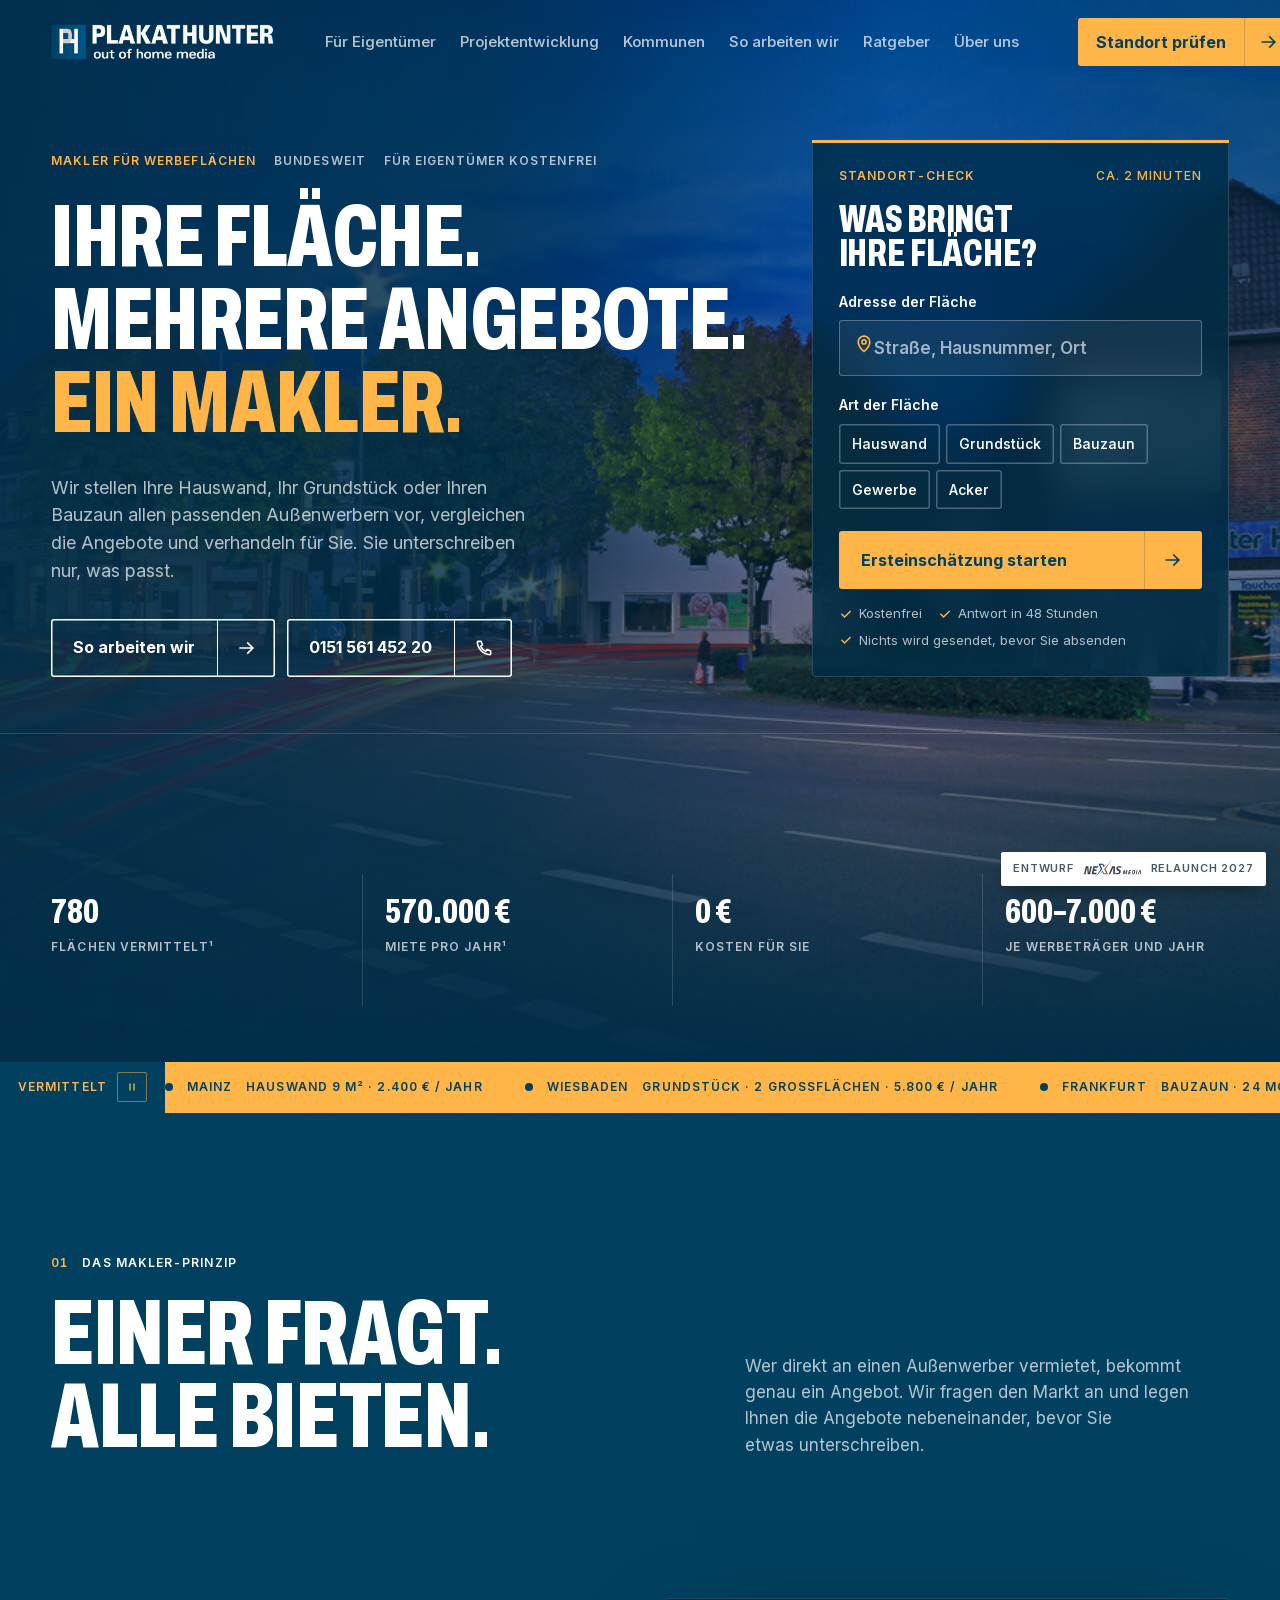
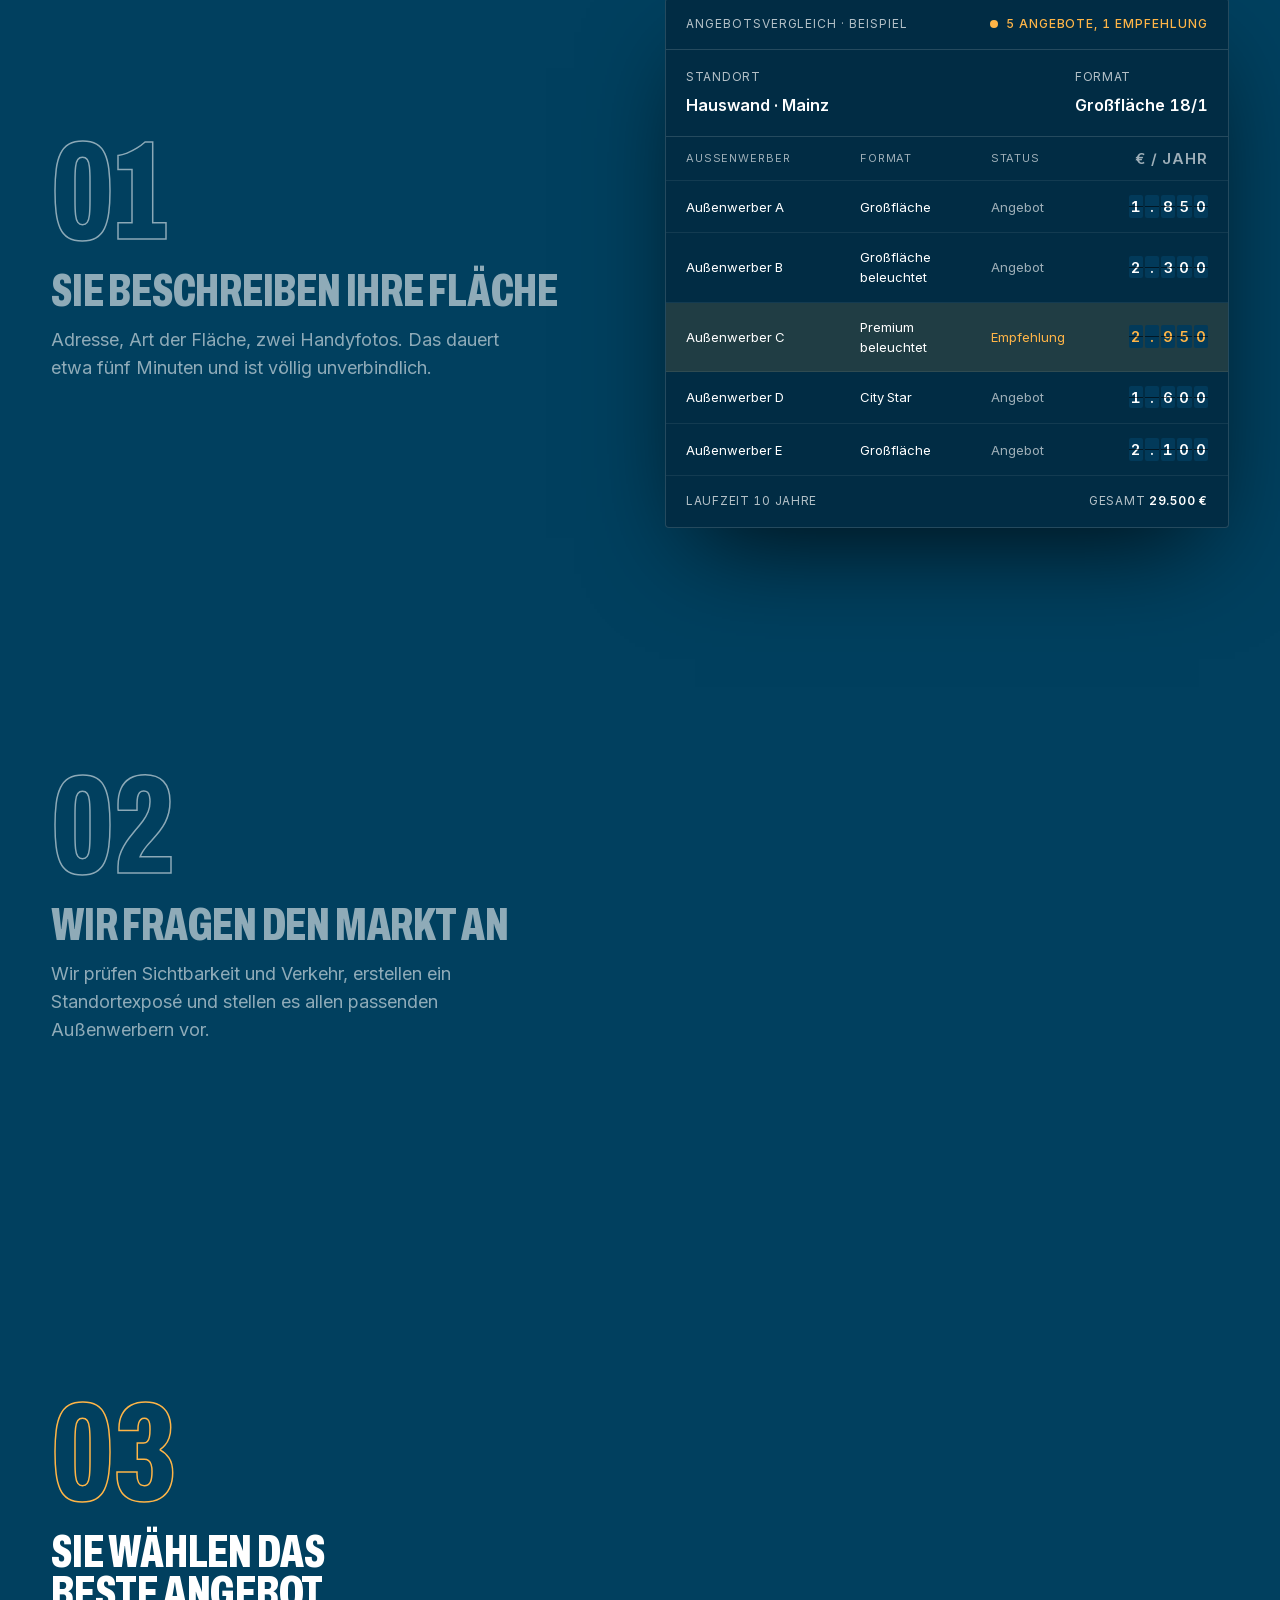
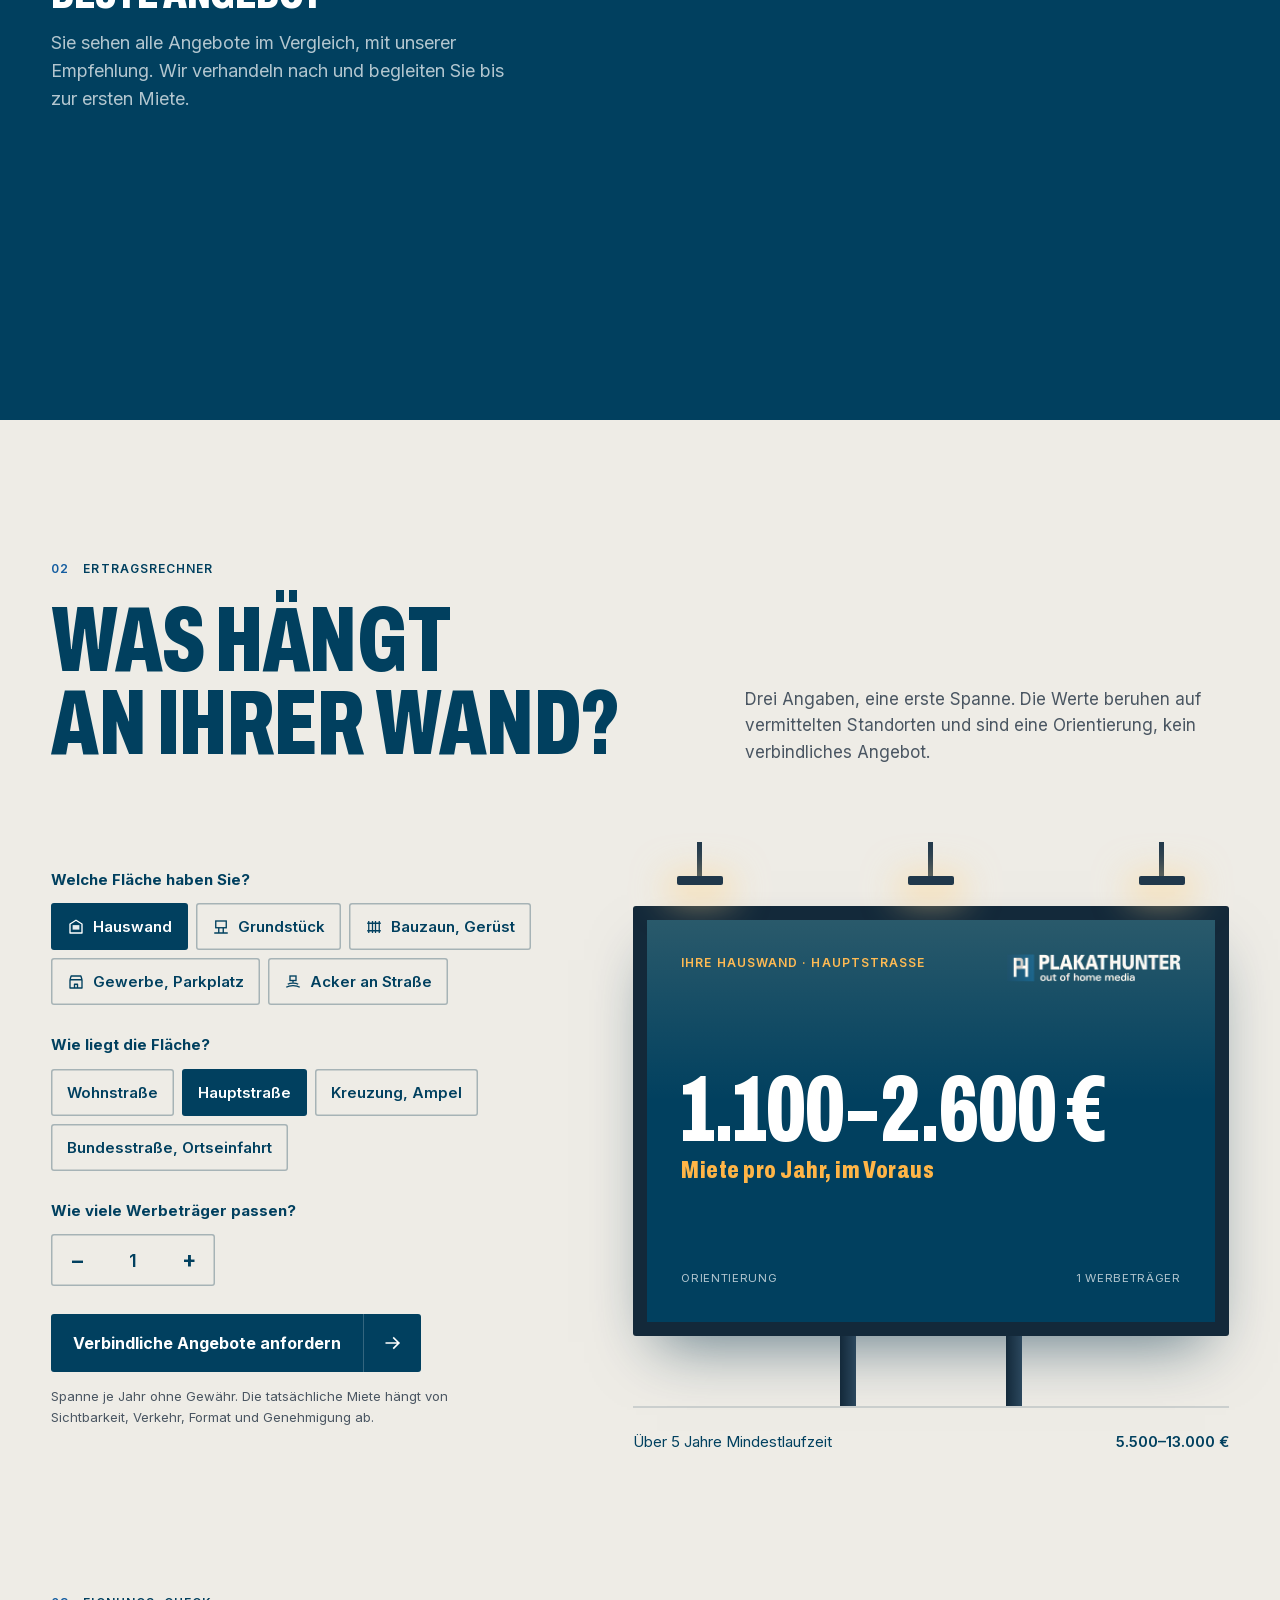
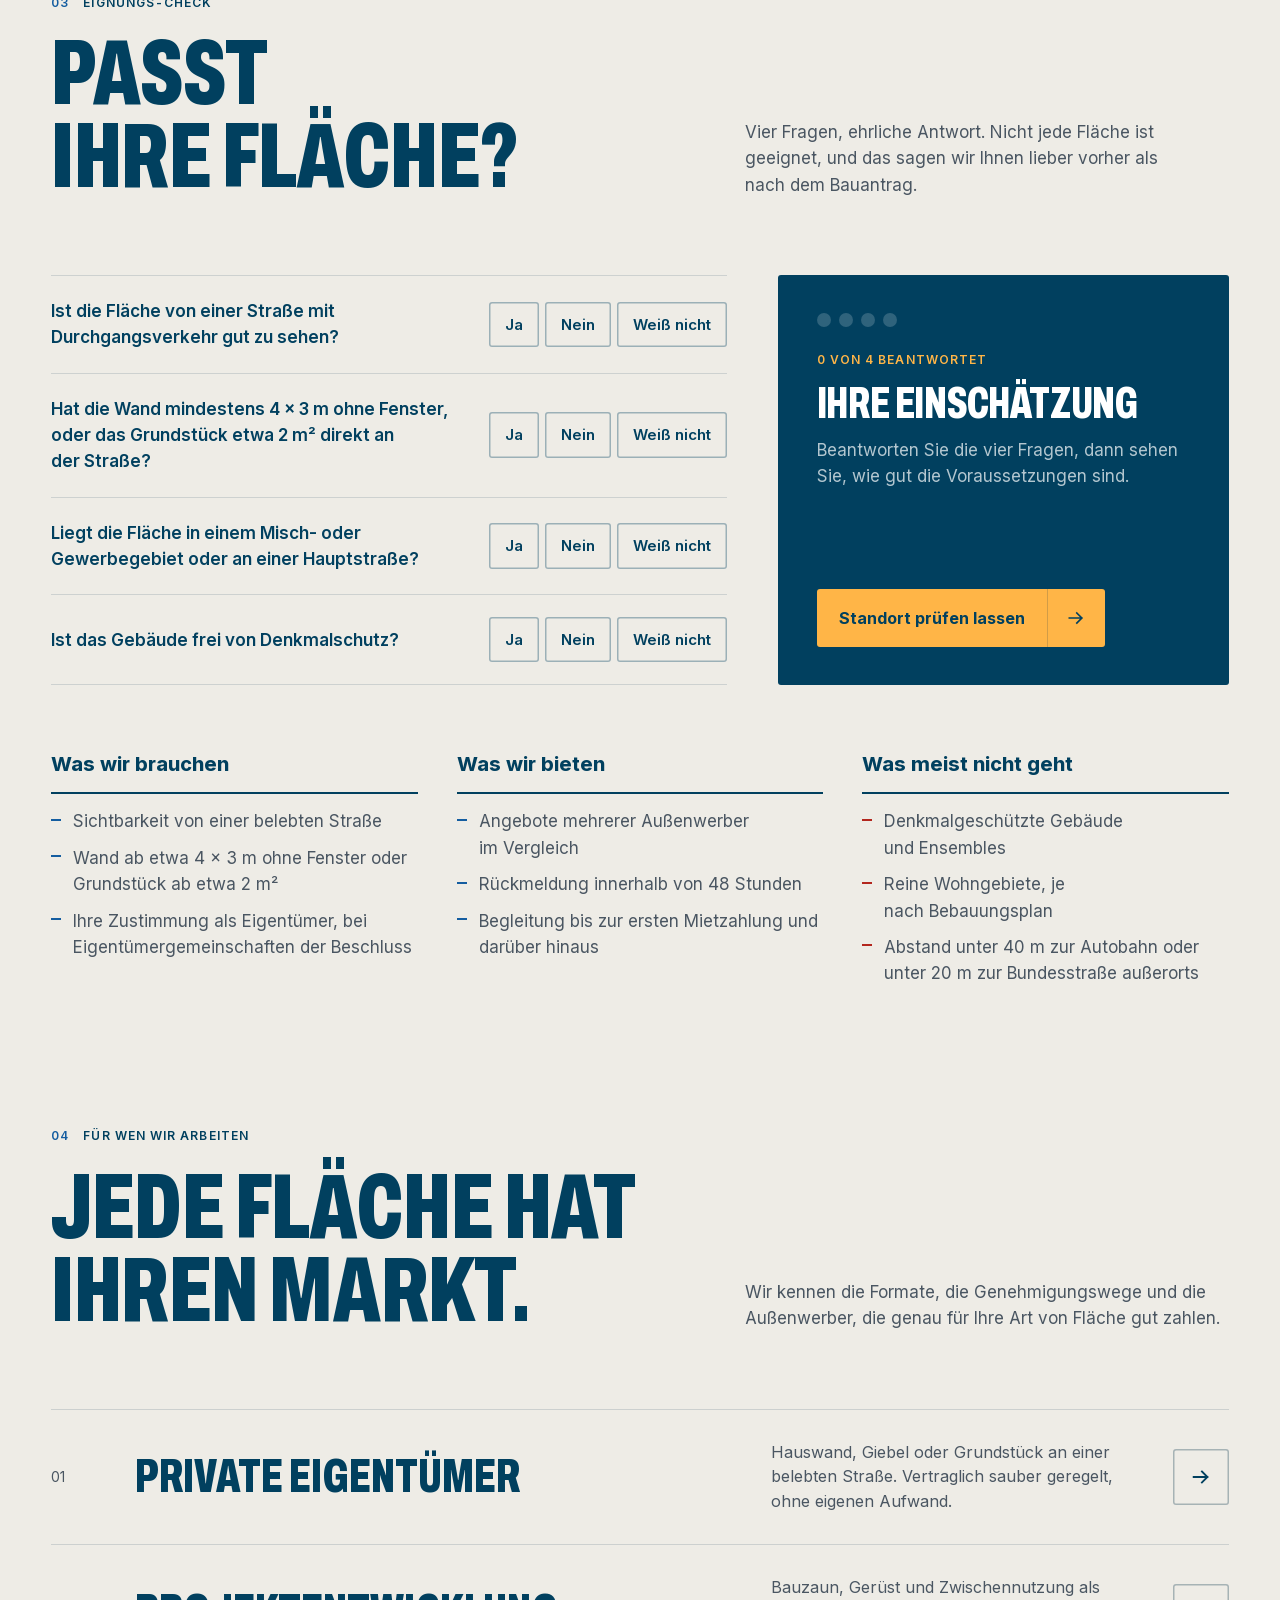
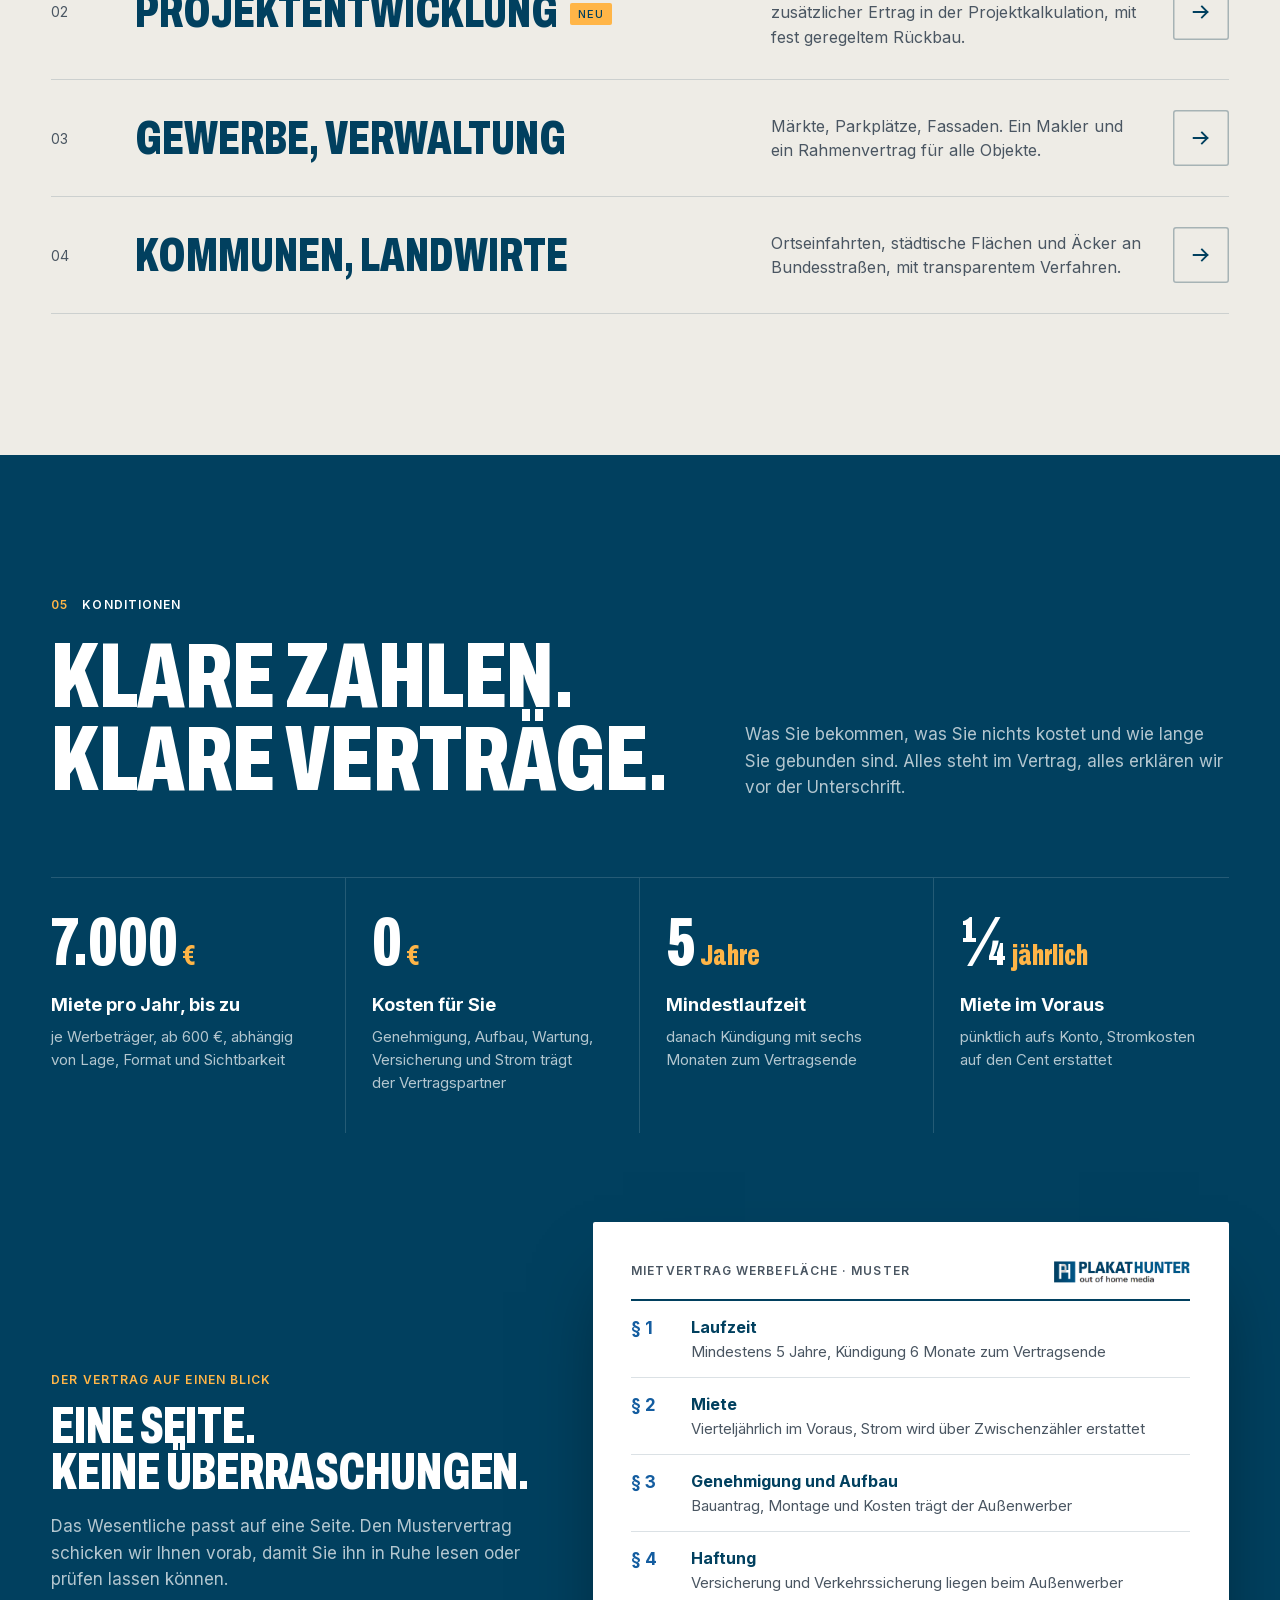
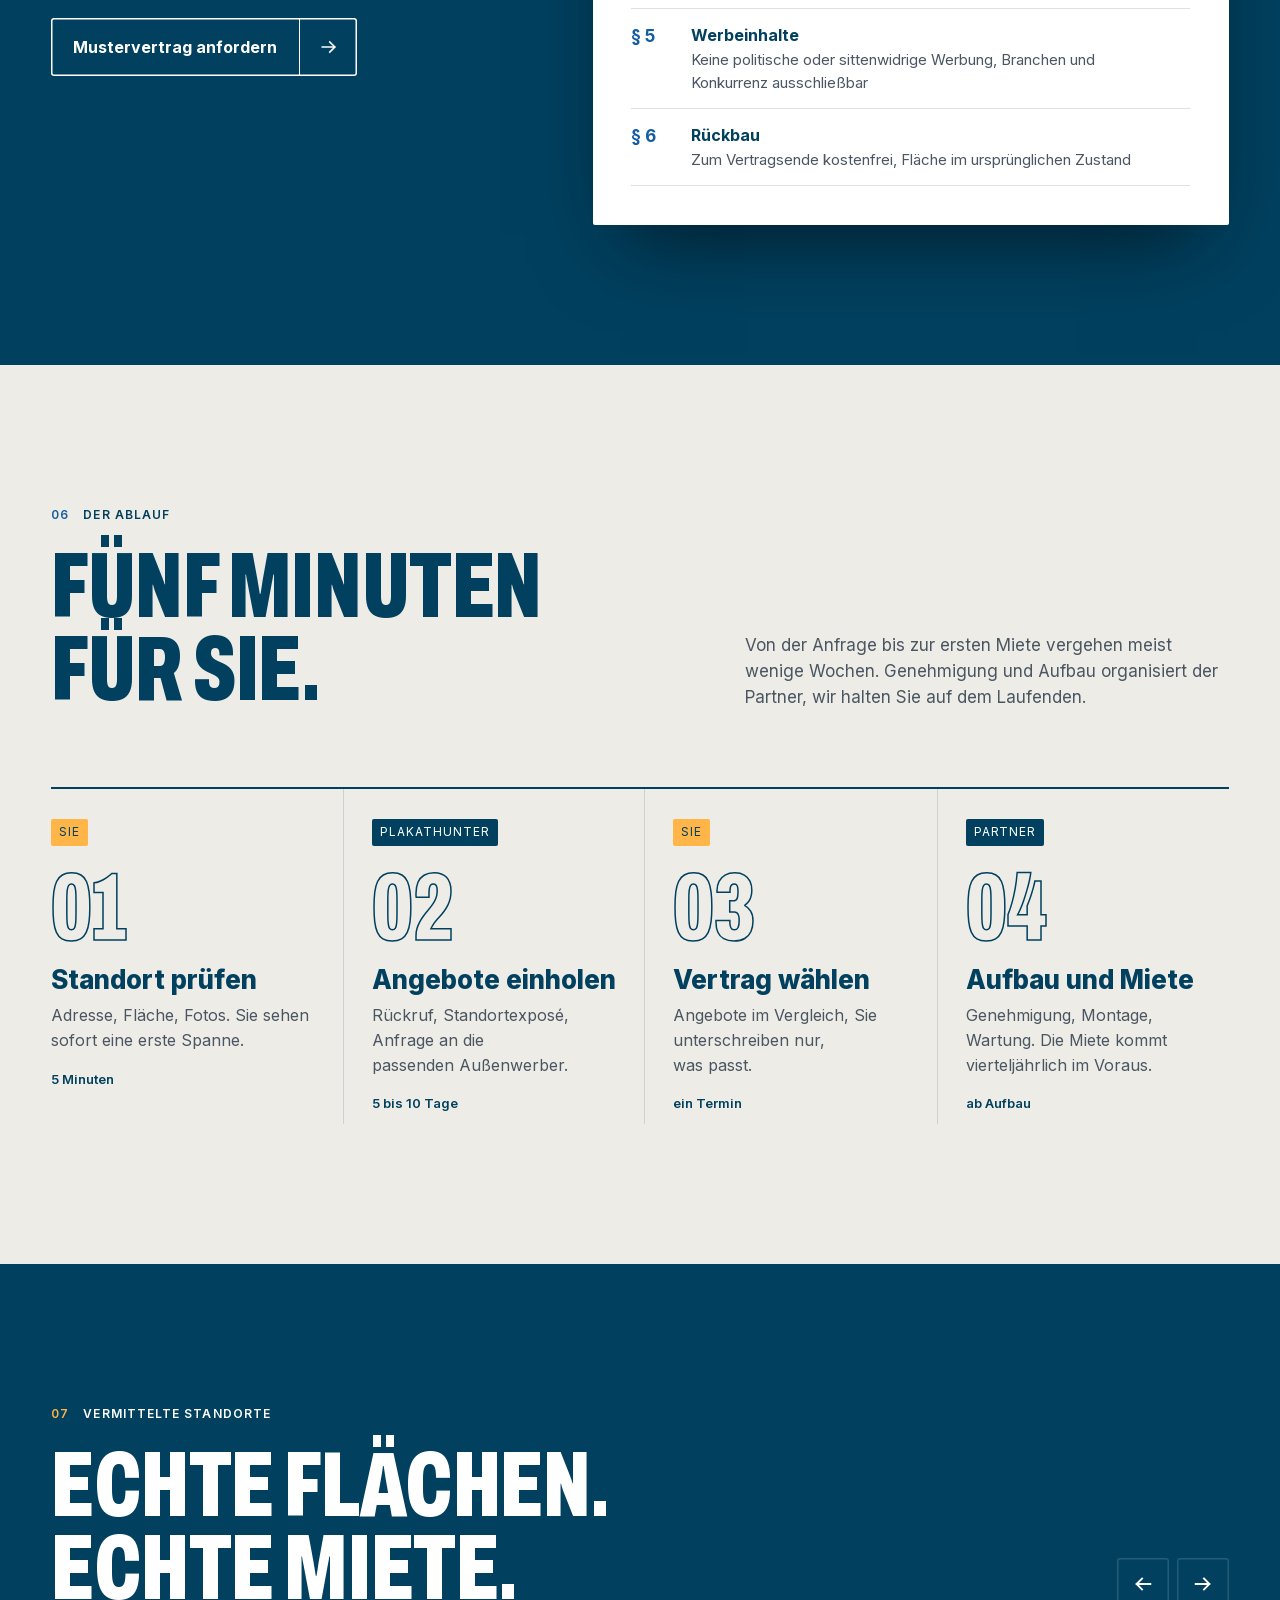
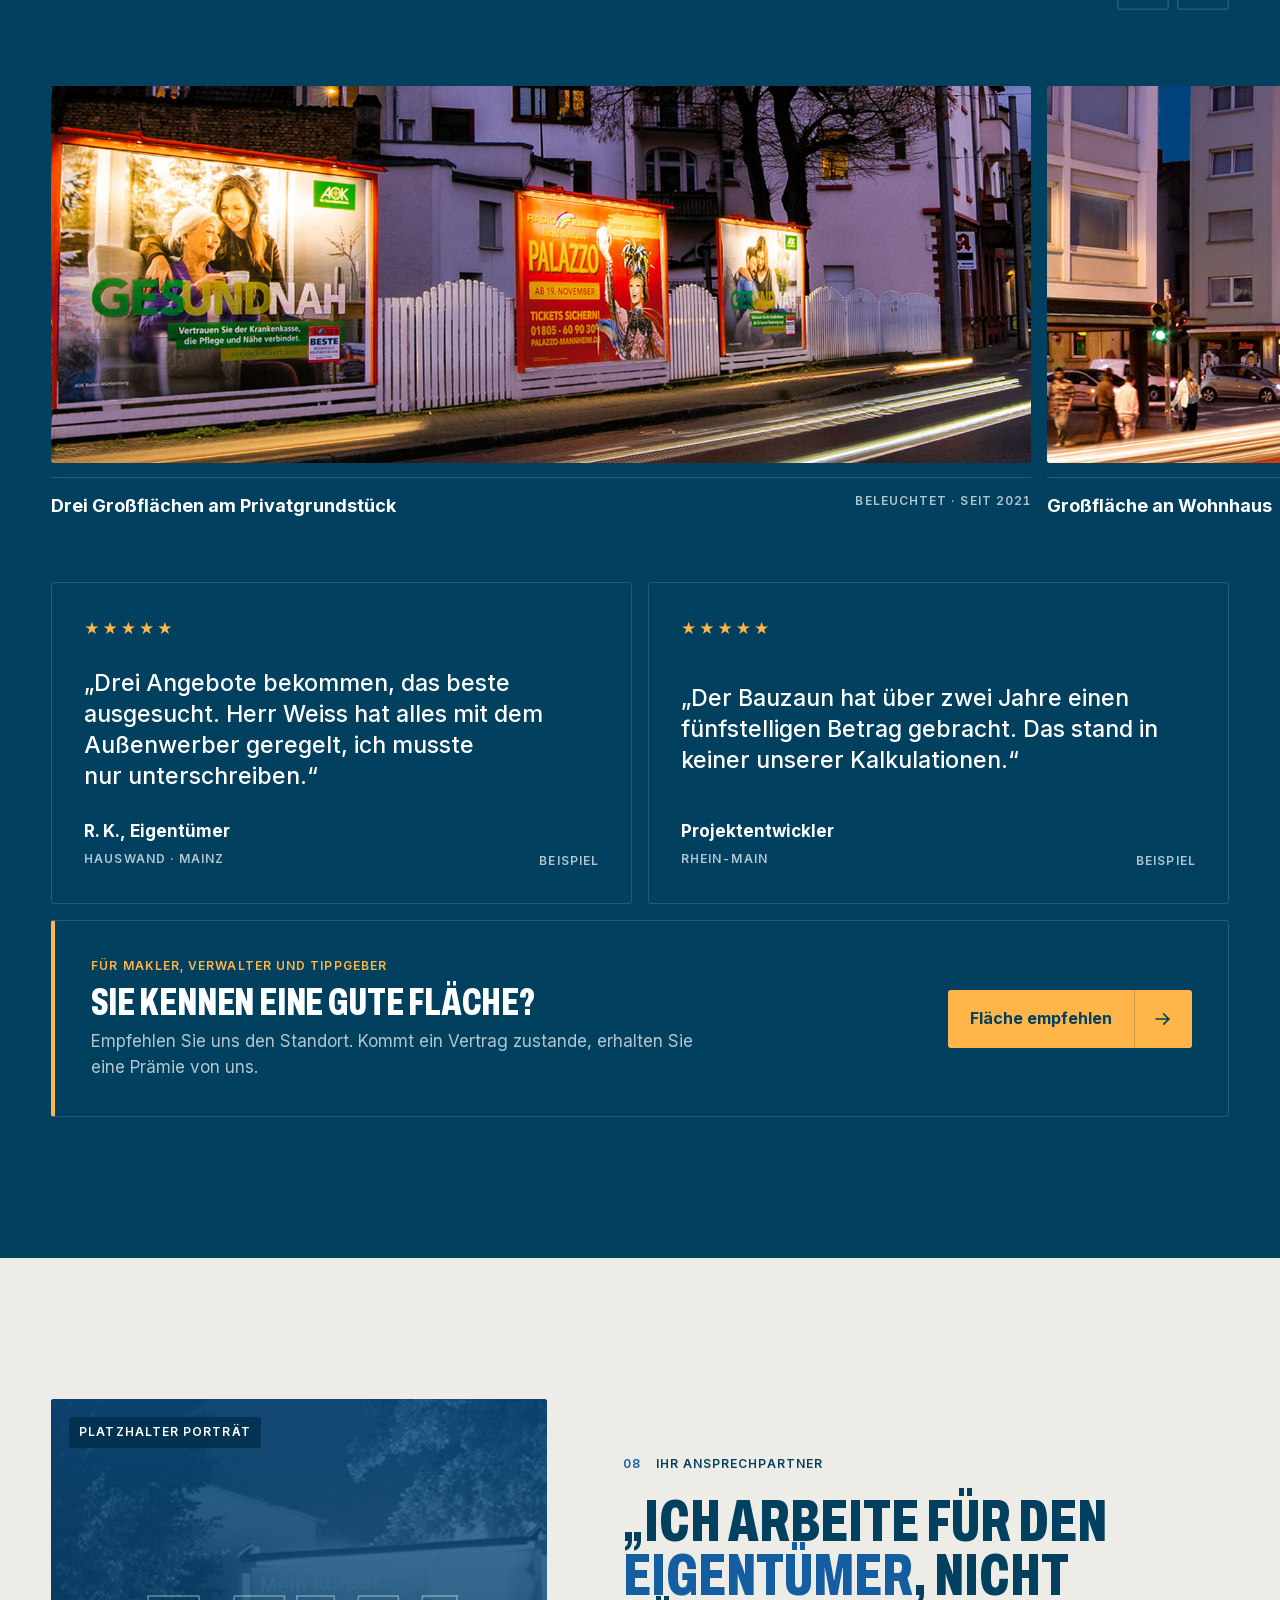
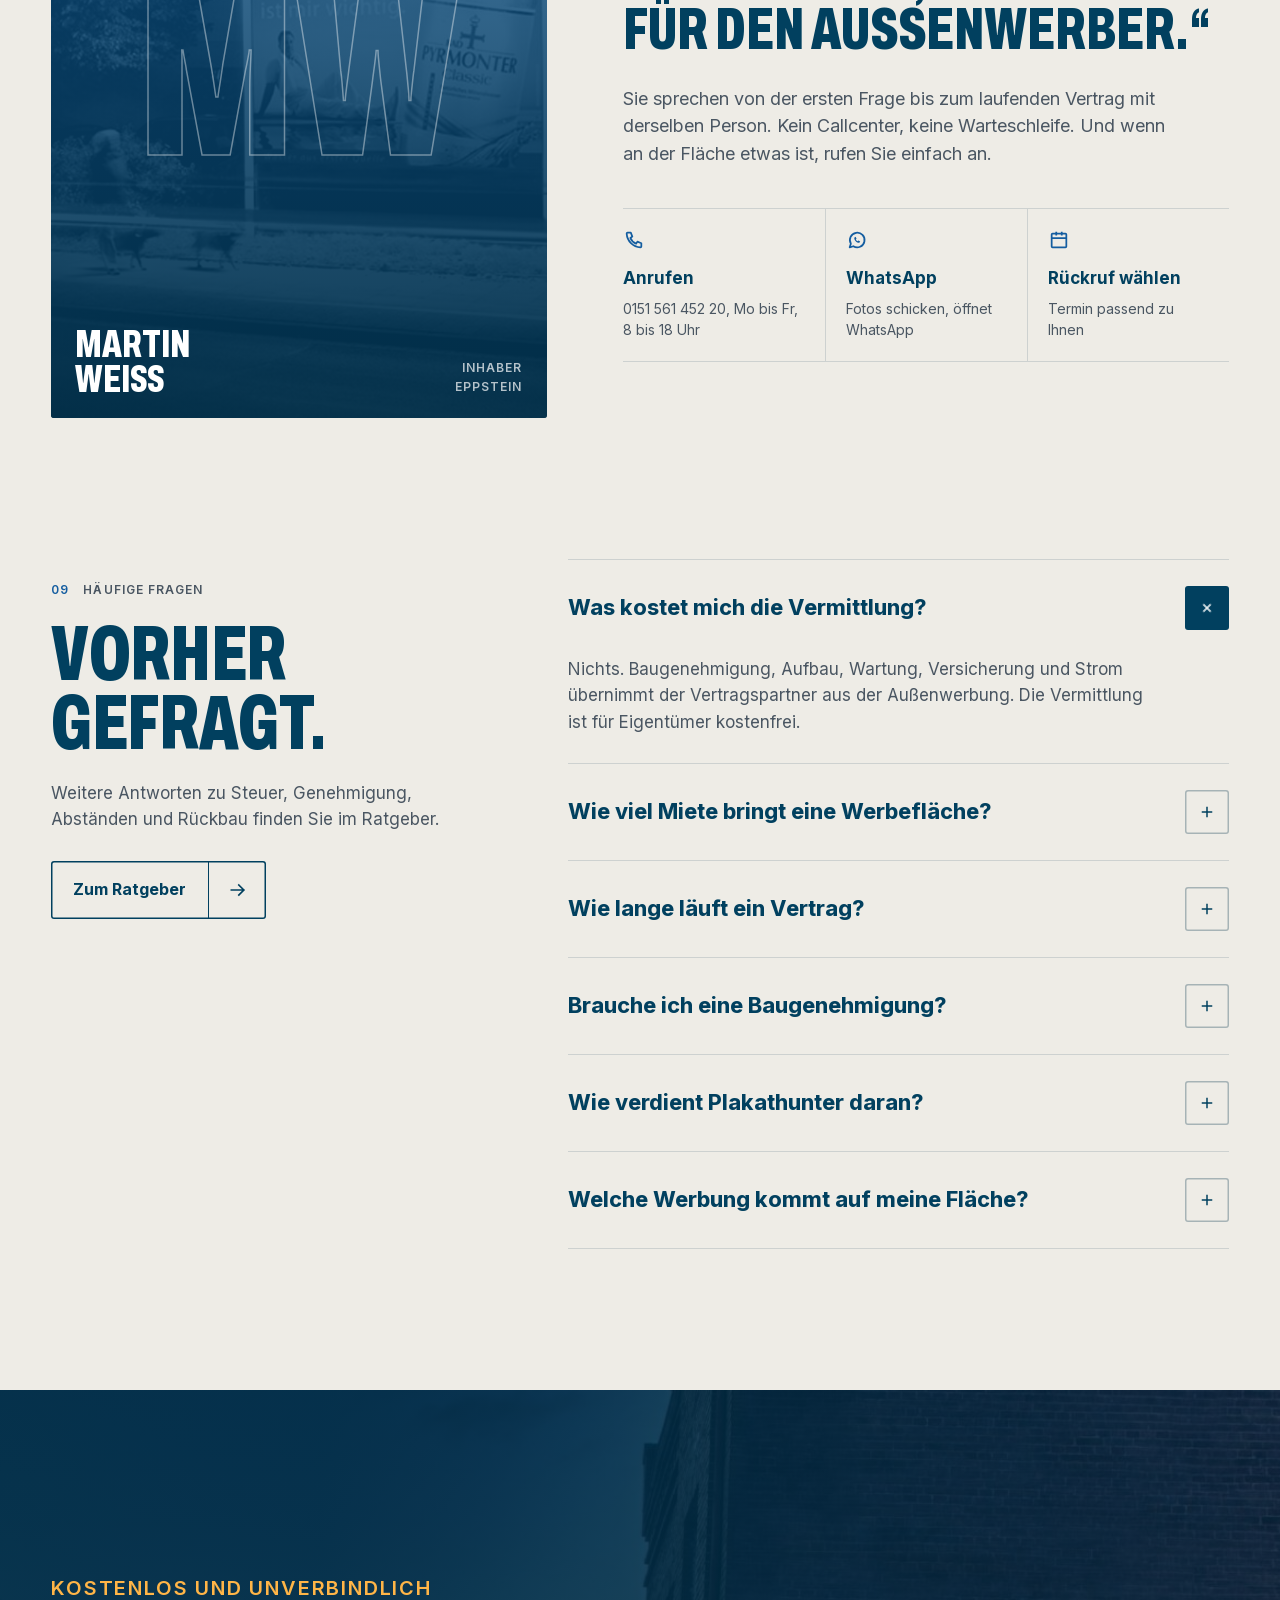
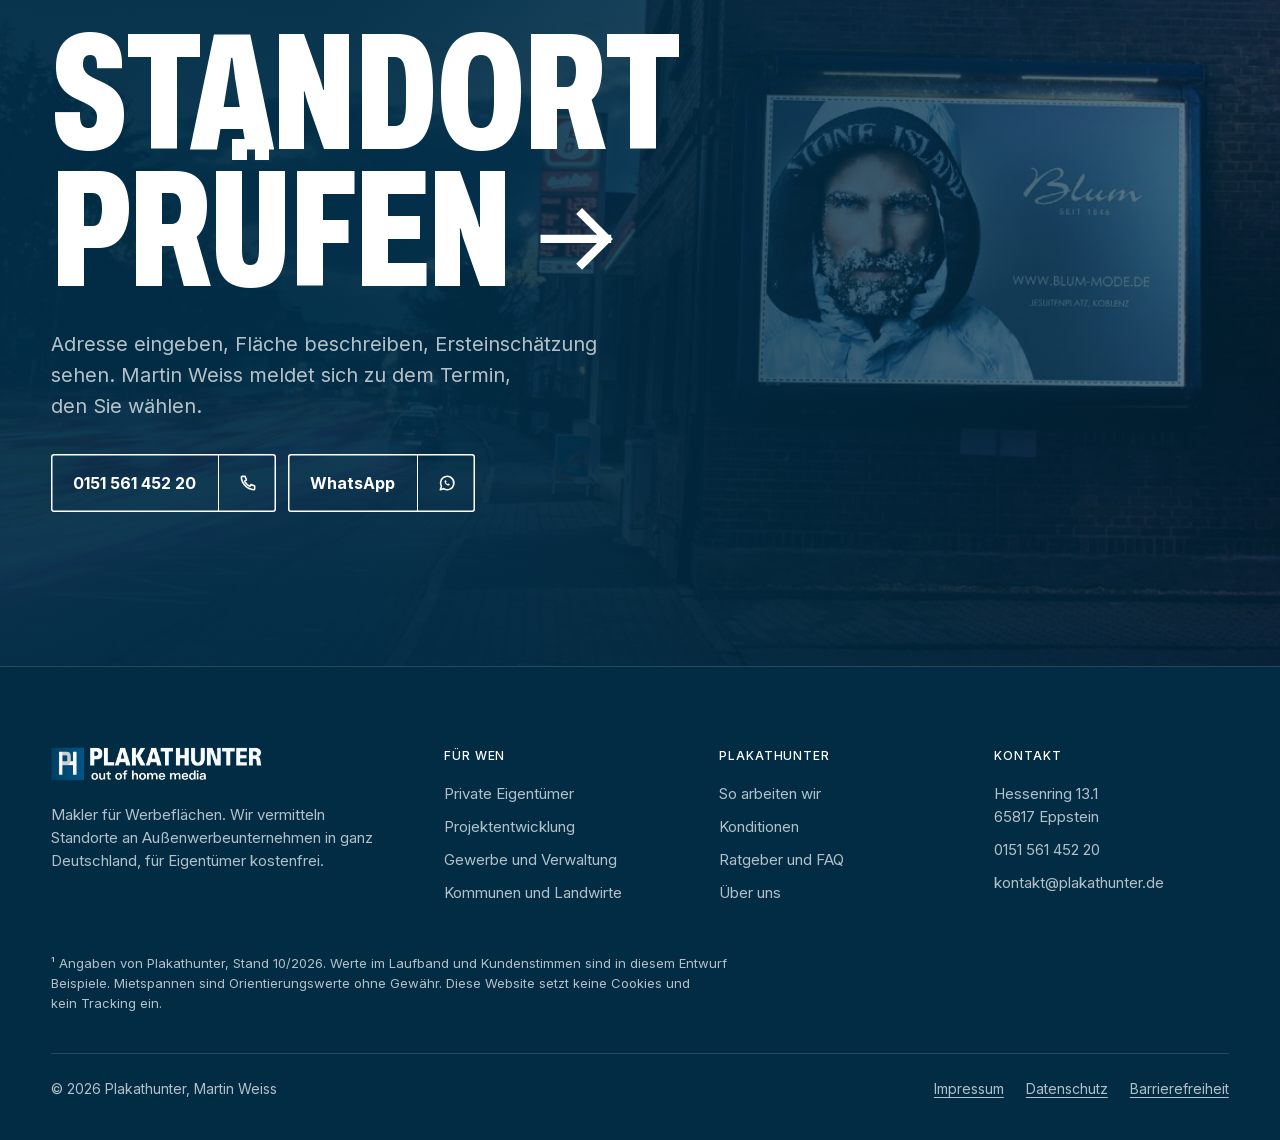
==== commit a2889617: "Logo-Blau statt Schwarz, Inter statt JetBrains Mono, Eignungs-Check, Vertrag auf einen Blick, Tippge" ====
--- a/index.html
+++ b/index.html
@@ -6,9 +6,10 @@
 <title>Plakathunter · Makler für Werbeflächen</title>
 <meta name="description" content="Plakathunter vermittelt Ihre Hauswand, Ihr Grundstück oder Ihren Bauzaun an Außenwerber. Mehrere Angebote, ein Ansprechpartner, für Eigentümer kostenfrei.">
 <meta name="robots" content="noindex, nofollow">
-<meta name="theme-color" content="#07111C">
+<meta name="theme-color" content="#01405F">
 <link rel="icon" href="img/favicon.png">
 <link rel="preload" href="fonts/Archivo-latin.woff2" as="font" type="font/woff2" crossorigin>
+<link rel="preload" href="fonts/Inter-latin.woff2" as="font" type="font/woff2" crossorigin>
 <link rel="stylesheet" href="fonts/fonts.css">
 <link rel="stylesheet" href="vendor/leaflet.css">
 <script type="application/ld+json">
@@ -19,26 +20,28 @@
 {"@type":"Question","name":"Wie viel Miete bringt eine Werbefläche?","acceptedAnswer":{"@type":"Answer","text":"Je Werbeträger zwischen 600 und 7.000 Euro im Jahr, abhängig von Lage, Sichtbarkeit, Verkehr und Format."}},
 {"@type":"Question","name":"Wie lange läuft ein Vertrag?","acceptedAnswer":{"@type":"Answer","text":"Mindestens fünf Jahre. Gekündigt wird mit sechs Monaten zum Vertragsende."}},
 {"@type":"Question","name":"Brauche ich eine Baugenehmigung?","acceptedAnswer":{"@type":"Answer","text":"In der Regel ja. Den Bauantrag stellt der Außenwerber, Sie unterschreiben nur die Zustimmung als Eigentümer."}},
+{"@type":"Question","name":"Wie verdient Plakathunter an der Vermittlung?","acceptedAnswer":{"@type":"Answer","text":"Plakathunter erhält im Erfolgsfall eine Vermittlungsprovision vom Außenwerber. Für Eigentümer entstehen keine Kosten."}},
 {"@type":"Question","name":"Welche Werbung kommt auf meine Fläche?","acceptedAnswer":{"@type":"Answer","text":"Sittenwidrige und politische Werbung ist vertraglich ausgeschlossen. Auf Wunsch auch Konkurrenzwerbung zu Ihrem eigenen Betrieb."}}
-]}]}
+]},
+{"@type":"HowTo","name":"Werbefläche über Plakathunter vermieten","step":[{"@type":"HowToStep","name":"Standort prüfen","text":"Adresse, Art der Fläche und Fotos angeben, eine erste Ertragsspanne sehen."},{"@type":"HowToStep","name":"Angebote einholen","text":"Plakathunter stellt den Standort passenden Außenwerbern vor und holt Angebote ein."},{"@type":"HowToStep","name":"Vertrag wählen","text":"Die Angebote im Vergleich prüfen und nur das passende unterschreiben."},{"@type":"HowToStep","name":"Aufbau und Miete","text":"Der Außenwerber übernimmt Genehmigung und Aufbau, die Miete kommt vierteljährlich im Voraus."}]}]}
 </script>
 <style>
 :root{
-  --night:#07111C;--night-2:#0B1A2A;--night-3:#112538;
+  --night:#01405F;--night-2:#01344F;--night-3:#02557F;--deep:#012C44;
   --paper:#EEECE6;--paper-2:#E2DFD6;--white:#fff;
-  --ink:#07111C;--muted:#4A5662;
+  --ink:#01405F;--muted:#4A5662;
   --blue:#145DA0;--blue-l:#7DBBF2;
   --sodium:#FFB547;--sodium-2:#FFC86E;
-  --dl:rgba(255,255,255,.14);--ll:rgba(7,17,28,.14);
+  --dl:rgba(255,255,255,.14);--ll:rgba(1,46,72,.14);
   --dm:rgba(255,255,255,.7);
   --ease:cubic-bezier(.16,.84,.24,1);
   --pad:clamp(20px,4vw,56px);
-  --disp:"Archivo",system-ui,sans-serif;--mono:"JetBrains Mono",ui-monospace,Menlo,monospace;
+  --disp:"Archivo","Arial Narrow",system-ui,sans-serif;--body:"Inter",system-ui,-apple-system,"Segoe UI",sans-serif;--mono:"Inter",system-ui,sans-serif;
 }
 *{box-sizing:border-box;margin:0;padding:0}
 [hidden]{display:none!important}
 html{scroll-behavior:smooth;-webkit-text-size-adjust:100%;scroll-padding-top:90px}
-body{font-family:var(--disp);font-size:1.0625rem;line-height:1.55;color:#fff;background:var(--night);overflow-x:hidden;-webkit-font-smoothing:antialiased}
+body{font-family:var(--body);font-feature-settings:"cv11","ss01";font-size:1.0625rem;line-height:1.55;color:#fff;background:var(--night);overflow-x:hidden;-webkit-font-smoothing:antialiased}
 img{display:block;max-width:100%}
 a{color:inherit}
 button,input{font:inherit;color:inherit}
@@ -51,9 +54,9 @@
 .w{max-width:1360px;margin:0 auto;padding-inline:var(--pad)}
 .nb{white-space:nowrap}
 @media(max-width:380px){h1 .nb,h2 .nb{white-space:normal}}
-.cap{font-weight:820;font-stretch:64%;text-transform:uppercase;line-height:.9;letter-spacing:-.005em;text-wrap:balance}
+.cap{font-family:var(--disp);font-weight:820;font-stretch:64%;text-transform:uppercase;line-height:.9;letter-spacing:-.005em;text-wrap:balance}
 p{text-wrap:pretty}
-.lbl{font-family:var(--mono);font-size:.75rem;letter-spacing:.08em;text-transform:uppercase;font-weight:500}
+.lbl{font-family:var(--mono);font-size:.75rem;letter-spacing:.09em;text-transform:uppercase;font-weight:600;font-variant-numeric:tabular-nums}
 .dim{color:var(--dm)}
 .paper{background:var(--paper);color:var(--ink)}
 .paper .dim{color:var(--muted)}
@@ -67,9 +70,9 @@
 @media(max-width:900px){.sh{grid-template-columns:1fr}.sh p:not(.lbl){justify-self:start}}
 
 /* Buttons: rechteckig, Pfeilsegment */
-.btn{display:inline-flex;align-items:stretch;height:58px;font-weight:700;font-size:1rem;text-decoration:none;white-space:nowrap;border-radius:3px;overflow:hidden;transition:transform .3s var(--ease)}
+.btn{flex-shrink:0;max-width:100%;display:inline-flex;align-items:stretch;height:58px;font-weight:700;font-size:1rem;text-decoration:none;white-space:nowrap;border-radius:3px;overflow:hidden;transition:transform .3s var(--ease)}
 .btn>span{display:flex;align-items:center;padding:0 22px}
-.btn>b{display:grid;place-items:center;width:58px;border-left:1px solid rgba(7,17,28,.18);transition:background .3s}
+.btn>b{display:grid;place-items:center;width:58px;border-left:1px solid rgba(1,46,72,.18);transition:background .3s}
 .btn svg{width:20px;height:20px;transition:transform .35s var(--ease)}
 .btn:hover svg{transform:translateX(4px)}
 .btn-s{background:var(--sodium);color:var(--ink)}
@@ -80,12 +83,12 @@
 .btn-o{color:inherit;box-shadow:inset 0 0 0 1.5px currentColor}
 .btn-o>b{border-color:currentColor}
 .btn-o:hover{background:rgba(255,255,255,.06)}
-.paper .btn-o:hover{background:rgba(7,17,28,.05)}
+.paper .btn-o:hover{background:rgba(1,46,72,.05)}
 .btn-full{width:100%}.btn-full>span{flex:1;justify-content:flex-start}
 
 /* Header */
 .hd{position:fixed;inset:0 0 auto;z-index:60;padding-top:env(safe-area-inset-top,0px);transition:background .35s,border-color .35s;border-bottom:1px solid transparent}
-.hd.sc{background:rgba(7,17,28,.88);backdrop-filter:blur(18px) saturate(1.4);-webkit-backdrop-filter:blur(18px) saturate(1.4);border-color:var(--dl)}
+.hd.sc{background:rgba(1,46,72,.88);backdrop-filter:blur(18px) saturate(1.4);-webkit-backdrop-filter:blur(18px) saturate(1.4);border-color:var(--dl)}
 .hd .w{display:flex;align-items:center;gap:24px;height:84px}
 .logo{flex:none;display:block}.logo img{height:36px;width:auto;max-width:none}
 .hd nav ul{display:flex;list-style:none;gap:2px;margin-left:16px}
@@ -95,15 +98,16 @@
 .hd .tel{white-space:nowrap;display:flex;flex-direction:column;align-items:flex-end;text-decoration:none;line-height:1.2}
 .hd .tel .lbl{color:var(--dm);font-size:.6875rem}
 .hd .tel b{font-family:var(--mono);font-weight:600;font-size:.9375rem;letter-spacing:.02em}
+.hd .btn,.hd .tel,.logo,.burger{flex:none}
 .hd .btn{height:48px}.hd .btn>b{width:48px}.hd .btn>span{padding:0 18px}
 .burger{display:none;width:48px;height:48px;border-radius:3px;box-shadow:inset 0 0 0 1.5px var(--dl);place-items:center}
-@media(max-width:1560px){.hd .tel{display:none}}
+@media(max-width:1720px){.hd .tel{display:none}}
 @media(max-width:1220px){.hd nav{display:none}.burger{display:grid}.hd .tel{display:flex}}
 @media(max-width:760px){.hd .tel,.hd .btn{display:none}.logo img{height:30px}}
 .mm{position:fixed;inset:0;z-index:70;background:var(--night);padding:calc(env(safe-area-inset-top,0px) + 100px) var(--pad) 40px;display:flex;flex-direction:column;overflow:auto;visibility:hidden;opacity:0;transition:opacity .3s,visibility .3s}
 .mm.open{visibility:visible;opacity:1}
 .mm ul{list-style:none}
-.mm li a{display:block;font-weight:820;font-stretch:64%;text-transform:uppercase;font-size:2.6rem;line-height:1;padding:12px 0;border-bottom:1px solid var(--dl);text-decoration:none}
+.mm li a{font-family:var(--disp);display:block;font-weight:820;font-stretch:64%;text-transform:uppercase;font-size:2.6rem;line-height:1;padding:12px 0;border-bottom:1px solid var(--dl);text-decoration:none}
 .mm .x{position:absolute;top:calc(env(safe-area-inset-top,0px) + 18px);right:var(--pad);width:48px;height:48px;border-radius:3px;box-shadow:inset 0 0 0 1.5px var(--dl);display:grid;place-items:center}
 .mm .btn{margin-top:28px}
 
@@ -112,7 +116,7 @@
 .hero .bg{position:absolute;inset:0;z-index:-2}
 .hero .bg img{width:100%;height:100%;object-fit:cover;object-position:70% 50%;transform:scale(1.08);animation:hz 14s var(--ease) forwards}
 @keyframes hz{to{transform:scale(1)}}
-.hero:before{content:"";position:absolute;inset:0;z-index:-1;background:linear-gradient(90deg,rgba(7,17,28,.95) 0%,rgba(7,17,28,.82) 38%,rgba(7,17,28,.35) 70%,rgba(7,17,28,.55) 100%),linear-gradient(0deg,rgba(7,17,28,1) 0%,rgba(7,17,28,0) 32%)}
+.hero:before{content:"";position:absolute;inset:0;z-index:-1;background:linear-gradient(90deg,rgba(1,46,72,.95) 0%,rgba(1,46,72,.82) 38%,rgba(1,46,72,.35) 70%,rgba(1,46,72,.55) 100%),linear-gradient(0deg,rgba(1,46,72,1) 0%,rgba(1,46,72,0) 32%)}
 .hero .w{flex:1;display:grid;grid-template-columns:1fr minmax(360px,440px);gap:clamp(30px,5vw,90px);align-items:end;padding-top:calc(env(safe-area-inset-top,0px) + 140px);padding-bottom:56px;width:100%}
 .hero .lbl{display:flex;flex-wrap:wrap;gap:8px 18px;color:var(--dm);margin-bottom:26px}
 .hero .lbl span:first-child{color:var(--sodium)}
@@ -128,7 +132,7 @@
 .hero .ctas{display:flex;flex-wrap:wrap;gap:12px;margin-top:34px;opacity:0;animation:fi .8s .65s forwards}
 
 /* Standort-Check Panel */
-.chk{background:rgba(11,26,42,.78);backdrop-filter:blur(22px) saturate(1.3);-webkit-backdrop-filter:blur(22px) saturate(1.3);border:1px solid var(--dl);border-radius:4px;padding:26px;position:relative;opacity:0;transform:translateY(24px);animation:pn 1s .45s var(--ease) forwards}
+.chk{background:rgba(1,44,68,.8);backdrop-filter:blur(22px) saturate(1.3);-webkit-backdrop-filter:blur(22px) saturate(1.3);border:1px solid var(--dl);border-radius:4px;padding:26px;position:relative;opacity:0;transform:translateY(24px);animation:pn 1s .45s var(--ease) forwards}
 @keyframes pn{to{opacity:1;transform:none}}
 .chk:before{content:"";position:absolute;left:-1px;right:-1px;top:-1px;height:3px;background:var(--sodium)}
 .chk .top{display:flex;justify-content:space-between;color:var(--dm);margin-bottom:16px}
@@ -155,7 +159,7 @@
 .hstats .w{display:grid;grid-template-columns:repeat(4,1fr)}
 .hstats div.s{padding:20px 0 24px;border-left:1px solid var(--dl);padding-left:22px}
 .hstats div.s:first-child{border-left:0;padding-left:0}
-.hstats .n{display:block;font-weight:800;font-stretch:66%;font-size:clamp(28px,2.8vw,40px);line-height:1}
+.hstats .n{font-family:var(--disp);display:block;font-weight:800;font-stretch:66%;font-size:clamp(28px,2.8vw,40px);line-height:1}
 .hstats .lbl{color:var(--dm);margin-top:8px;display:block}
 @media(max-width:1000px){.hero .w{grid-template-columns:1fr;align-items:start}.chk{max-width:560px}}
 @media(max-width:760px){.hstats .w{grid-template-columns:1fr 1fr}.hstats div.s:nth-child(3){border-left:0;padding-left:0}.hstats div.s{border-top:1px solid var(--dl)}.hstats div.s:nth-child(-n+2){border-top:0}.hero .bg img{object-position:80% 50%}.chk{padding:20px}.hero .ctas .btn-o{display:none}}
@@ -177,12 +181,12 @@
 .pz .steps>div{min-height:72vh;display:flex;flex-direction:column;justify-content:center;padding-block:40px;color:rgba(255,255,255,.56);transition:color .5s}
 .pz .steps>div.on{color:#fff}
 .pz .steps>div:not(.on) p{color:rgba(255,255,255,.56)}
-.pz .no{font-weight:820;font-stretch:64%;font-size:clamp(90px,11vw,170px);line-height:.8;color:transparent;-webkit-text-stroke:1.5px rgba(255,255,255,.55)}
+.pz .no{font-family:var(--disp);font-weight:820;font-stretch:64%;font-size:clamp(90px,11vw,170px);line-height:.8;color:transparent;-webkit-text-stroke:1.5px rgba(255,255,255,.55)}
 .pz .steps>div.on .no{-webkit-text-stroke-color:var(--sodium)}
 .pz h3{font-size:clamp(34px,3.6vw,54px);margin:22px 0 14px}
 .pz .steps p{color:var(--dm);font-size:1.125rem;max-width:42ch}
 .pz .stick{position:sticky;top:110px;height:max-content;padding-block:7vh}
-.board{background:#03080E;border:1px solid var(--dl);border-radius:4px;overflow:hidden;font-family:var(--mono);box-shadow:0 40px 100px -30px rgba(0,0,0,.8)}
+.board{font-variant-numeric:tabular-nums;background:var(--deep);border:1px solid var(--dl);border-radius:4px;overflow:hidden;font-family:var(--mono);box-shadow:0 40px 100px -30px rgba(0,0,0,.8)}
 .board .bh{display:flex;justify-content:space-between;align-items:center;padding:16px 20px;border-bottom:1px solid var(--dl);font-size:.75rem;letter-spacing:.08em;text-transform:uppercase;color:var(--dm)}
 .board .bh b{color:var(--sodium);font-weight:500;display:flex;align-items:center;gap:8px}
 .board .bh b i{width:8px;height:8px;border-radius:50%;background:var(--sodium);animation:bl 1.4s steps(2) infinite}
@@ -196,7 +200,7 @@
 .row .st{color:rgba(255,255,255,.62)}
 .row .v{text-align:right;font-weight:600;font-size:.9375rem}
 .fl{display:inline-flex;gap:2px}
-.fl i{font-style:normal;display:inline-grid;place-items:center;min-width:.95em;height:1.5em;background:#111d2b;border-radius:2px;padding:0 1px;position:relative;overflow:hidden}
+.fl i{font-style:normal;display:inline-grid;place-items:center;min-width:.95em;height:1.5em;background:#023a5a;border-radius:2px;padding:0 1px;position:relative;overflow:hidden}
 .fl i:after{content:"";position:absolute;left:0;right:0;top:50%;height:1px;background:rgba(0,0,0,.6)}
 .flip{animation:fp .5s var(--ease)}
 @keyframes fp{0%{transform:rotateX(90deg);opacity:.2}100%{transform:none;opacity:1}}
@@ -212,28 +216,28 @@
 .rc fieldset{border:0;margin-bottom:28px}
 .rc legend{display:block;font-weight:700;font-size:.9375rem;margin-bottom:12px}
 .opts{display:flex;flex-wrap:wrap;gap:8px}
-.opts button{padding:12px 16px;font-weight:600;font-size:.9375rem;border-radius:3px;box-shadow:inset 0 0 0 1.5px rgba(7,17,28,.3);transition:all .2s;display:inline-flex;gap:8px;align-items:center}
+.opts button{padding:12px 16px;font-weight:600;font-size:.9375rem;border-radius:3px;box-shadow:inset 0 0 0 1.5px rgba(1,46,72,.3);transition:all .2s;display:inline-flex;gap:8px;align-items:center}
 .opts button:hover{box-shadow:inset 0 0 0 1.5px var(--ink)}
 .opts button[aria-pressed="true"]{background:var(--ink);color:#fff;box-shadow:none}
 .opts svg{width:18px;height:18px}
-.stepper{display:inline-flex;align-items:center;box-shadow:inset 0 0 0 1.5px rgba(7,17,28,.3);border-radius:3px}
+.stepper{display:inline-flex;align-items:center;box-shadow:inset 0 0 0 1.5px rgba(1,46,72,.3);border-radius:3px}
 .stepper button{width:52px;height:52px;display:grid;place-items:center;font-size:1.4rem;font-weight:600}
-.stepper button:hover{background:rgba(7,17,28,.06)}
+.stepper button:hover{background:rgba(1,46,72,.06)}
 .stepper output{min-width:60px;text-align:center;font-family:var(--mono);font-weight:600;font-size:1.125rem}
 .rc .note{font-size:.8125rem;color:var(--muted);margin-top:14px;max-width:52ch}
 .bb{position:relative;padding-top:64px}
 .bb .lamps{position:absolute;top:0;left:6%;right:6%;display:flex;justify-content:space-between}
 .bb .lamps i{position:relative;width:62px;height:64px}
-.bb .lamps i:before{content:"";position:absolute;left:28px;top:0;width:5px;height:38px;background:#2a3540}
-.bb .lamps i:after{content:"";position:absolute;left:8px;top:34px;width:46px;height:9px;border-radius:2px;background:#2a3540;box-shadow:0 8px 34px 10px rgba(255,214,140,.55)}
-.bb .frame{background:#1b252f;padding:14px;border-radius:3px;box-shadow:0 30px 60px -24px rgba(7,17,28,.6)}
+.bb .lamps i:before{content:"";position:absolute;left:28px;top:0;width:5px;height:38px;background:#20384b}
+.bb .lamps i:after{content:"";position:absolute;left:8px;top:34px;width:46px;height:9px;border-radius:2px;background:#20384b;box-shadow:0 8px 34px 10px rgba(255,214,140,.55)}
+.bb .frame{background:#13293a;padding:14px;border-radius:3px;box-shadow:0 30px 60px -24px rgba(1,46,72,.6)}
 .poster{position:relative;aspect-ratio:356/252;background:var(--night);overflow:hidden;color:#fff;display:flex;flex-direction:column;justify-content:space-between;padding:clamp(18px,3vw,34px)}
 .poster:after{content:"";position:absolute;inset:0;background:linear-gradient(180deg,rgba(255,224,170,.16),rgba(255,224,170,0) 45%);pointer-events:none}
 .poster .pt{display:flex;justify-content:space-between;align-items:flex-start;gap:12px}
 .poster .pt img{height:clamp(18px,2.2vw,28px);width:auto}
 .poster .pk{color:var(--sodium)}
-.poster .pv{font-weight:820;font-stretch:62%;font-size:clamp(50px,7.4vw,120px);line-height:.85;letter-spacing:-.01em;white-space:nowrap}
-.poster .pv small{display:block;font-size:.26em;font-stretch:70%;letter-spacing:.02em;margin-top:.4em;color:var(--sodium)}
+.poster .pv{font-family:var(--disp);font-weight:820;font-stretch:62%;font-size:clamp(50px,7.4vw,120px);line-height:.85;letter-spacing:-.01em;white-space:nowrap}
+.poster .pv small{font-family:var(--disp);display:block;font-size:.26em;font-stretch:70%;letter-spacing:.02em;margin-top:.4em;color:var(--sodium)}
 .poster .pb{display:flex;justify-content:space-between;gap:12px;font-family:var(--mono);font-size:clamp(.625rem,.9vw,.8125rem);text-transform:uppercase;letter-spacing:.06em;color:var(--dm)}
 .poster .strips{position:absolute;inset:0;display:grid;grid-template-columns:repeat(6,1fr);pointer-events:none;z-index:3}
 .poster .strips i{background:var(--paper-2);transform:scaleY(0);transform-origin:top}
@@ -241,7 +245,7 @@
 .poster.paste .strips i:nth-child(2){animation-delay:.05s}.poster.paste .strips i:nth-child(3){animation-delay:.1s}.poster.paste .strips i:nth-child(4){animation-delay:.15s}.poster.paste .strips i:nth-child(5){animation-delay:.2s}.poster.paste .strips i:nth-child(6){animation-delay:.25s}
 @keyframes paste{0%{transform:scaleY(0);transform-origin:top}45%{transform:scaleY(1);transform-origin:top}55%{transform:scaleY(1);transform-origin:bottom}100%{transform:scaleY(0);transform-origin:bottom}}
 .bb .legs{display:flex;justify-content:space-around;padding:0 22%}
-.bb .legs i{width:16px;height:70px;background:linear-gradient(90deg,#1b252f,#33404c)}
+.bb .legs i{width:16px;height:70px;background:linear-gradient(90deg,#13293a,#2b475d)}
 .bb .ground{height:2px;background:var(--ll)}
 .bb .five{display:flex;justify-content:space-between;gap:20px;margin-top:22px;font-size:.9375rem}
 .bb .five b{font-family:var(--mono);font-weight:600}
@@ -250,12 +254,12 @@
 /* ZIELGRUPPEN: Liste mit Bild */
 .tl{list-style:none;border-top:1px solid var(--ll);position:relative}
 .tl li{border-bottom:1px solid var(--ll)}
-.tl button{width:100%;display:grid;grid-template-columns:70px minmax(0,1.1fr) minmax(0,.9fr) 56px;gap:24px;align-items:center;padding:30px 0;text-align:left;position:relative;transition:padding .4s var(--ease)}
+.tl button{width:100%;display:grid;grid-template-columns:56px minmax(0,1.3fr) minmax(0,.8fr) 56px;gap:28px;align-items:center;padding:30px 0;text-align:left;position:relative;transition:padding .4s var(--ease)}
 .tl .nr{font-family:var(--mono);font-size:.875rem;color:var(--muted)}
-.tl .tt{font-weight:820;font-stretch:64%;text-transform:uppercase;font-size:clamp(34px,4.4vw,68px);line-height:.9}
-.tl .tt small{display:inline-block;vertical-align:top;margin-left:12px;font-family:var(--mono);font-weight:500;font-stretch:100%;font-size:.6875rem;letter-spacing:.08em;padding:4px 8px;background:var(--sodium);color:var(--ink);border-radius:2px;line-height:1.3}
+.tl .tt{font-family:var(--disp);font-weight:820;font-stretch:64%;text-transform:uppercase;font-size:clamp(32px,3.7vw,58px);line-height:.92;overflow-wrap:anywhere;hyphens:manual}
+.tl .tt small{display:inline-block;vertical-align:.9em;margin-left:12px;white-space:nowrap;font-family:var(--mono);font-weight:500;font-size:.6875rem;letter-spacing:.08em;padding:4px 8px;background:var(--sodium);color:var(--ink);border-radius:2px;line-height:1.3}
 .tl .ds{color:var(--muted);font-size:1rem;max-width:44ch}
-.tl .ar{width:56px;height:56px;border-radius:3px;box-shadow:inset 0 0 0 1.5px rgba(7,17,28,.3);display:grid;place-items:center;transition:all .35s var(--ease)}
+.tl .ar{width:56px;height:56px;border-radius:3px;box-shadow:inset 0 0 0 1.5px rgba(1,46,72,.3);display:grid;place-items:center;transition:all .35s var(--ease)}
 .tl button:hover .ar,.tl button:focus-visible .ar{background:var(--ink);color:#fff;box-shadow:none}
 .tl button:hover{padding-left:16px}
 .tl .th{display:none}
@@ -269,7 +273,7 @@
 .kd{display:grid;grid-template-columns:repeat(4,1fr);border-top:1px solid var(--dl)}
 .kd>div{padding:34px 26px 38px;border-right:1px solid var(--dl)}
 .kd>div:first-child{padding-left:0}.kd>div:last-child{border-right:0}
-.kd p.n{color:#fff;font-weight:820;font-stretch:62%;font-size:clamp(48px,5.4vw,84px);line-height:.88;white-space:nowrap}
+.kd p.n{font-family:var(--disp);color:#fff;font-weight:820;font-stretch:62%;font-size:clamp(48px,5.4vw,84px);line-height:.88;white-space:nowrap}
 .kd .n small{font-size:.42em;color:var(--sodium);margin-left:4px}
 .kd h3{font-size:1.125rem;font-weight:700;margin:18px 0 6px}
 .kd p{color:var(--dm);font-size:.9375rem}
@@ -285,8 +289,8 @@
 .ab li+li{padding-left:28px;border-left:1px solid var(--ll)}
 .ab .who{font-family:var(--mono);font-size:.75rem;letter-spacing:.08em;text-transform:uppercase;display:inline-block;padding:4px 8px;border-radius:2px;background:var(--ink);color:#fff}
 .ab .who.y{background:var(--sodium);color:var(--ink)}
-.ab .n{display:block;font-weight:820;font-stretch:62%;font-size:96px;line-height:.85;color:transparent;-webkit-text-stroke:1.5px var(--ink);margin:22px 0 16px}
-.ab h3{font-size:1.625rem;font-weight:800;font-stretch:80%;line-height:1.05;margin-bottom:10px}
+.ab .n{font-family:var(--disp);display:block;font-weight:820;font-stretch:62%;font-size:96px;line-height:.85;color:transparent;-webkit-text-stroke:1.5px var(--ink);margin:22px 0 16px}
+.ab h3{font-size:1.625rem;font-weight:800;line-height:1.05;margin-bottom:10px}
 .ab p{color:var(--muted);font-size:1rem}
 .ab .t{font-family:var(--mono);font-size:.8125rem;margin-top:16px;font-weight:600;color:var(--ink)}
 @media(max-width:1000px){.ab{grid-template-columns:1fr 1fr}.ab li:nth-child(3){padding-left:0;border-left:0}.ab li:nth-child(n+3){border-top:1px solid var(--ll)}}
@@ -307,7 +311,7 @@
 .galnav button:hover{box-shadow:inset 0 0 0 1.5px #fff}
 .qs{display:grid;grid-template-columns:1fr 1fr;gap:16px;margin-top:56px}
 .qs figure{border:1px solid var(--dl);border-radius:3px;padding:32px;display:flex;flex-direction:column;gap:26px;justify-content:space-between}
-.qs blockquote{font-size:clamp(1.25rem,1.8vw,1.625rem);line-height:1.35;font-weight:500;font-stretch:90%}
+.qs blockquote{font-size:clamp(1.25rem,1.8vw,1.625rem);line-height:1.35;font-weight:500;}
 .qs figcaption{display:flex;justify-content:space-between;gap:16px;align-items:end}
 .qs figcaption b{display:block}
 .qs .lbl{color:var(--dm)}
@@ -318,19 +322,19 @@
 .mw{display:grid;grid-template-columns:.9fr 1.1fr;gap:clamp(30px,6vw,110px);align-items:center}
 .por{position:relative;aspect-ratio:4/5;border-radius:3px;overflow:hidden;background:var(--ink)}
 .por img{width:100%;height:100%;object-fit:cover;filter:grayscale(1) contrast(1.15);opacity:.5}
-.por:after{content:"";position:absolute;inset:0;background:linear-gradient(180deg,rgba(20,93,160,.55),rgba(7,17,28,.92))}
-.por .mono{position:absolute;inset:0;z-index:2;display:grid;place-items:center;font-weight:820;font-stretch:62%;font-size:clamp(150px,18vw,280px);color:transparent;-webkit-text-stroke:1.5px rgba(255,255,255,.4);padding-bottom:12%}
-.por .tag{position:absolute;z-index:3;left:18px;top:18px;color:#fff;background:rgba(7,17,28,.75);padding:6px 10px;border-radius:2px}
+.por:after{content:"";position:absolute;inset:0;background:linear-gradient(180deg,rgba(20,93,160,.55),rgba(1,46,72,.92))}
+.por .mono{font-family:var(--disp);position:absolute;inset:0;z-index:2;display:grid;place-items:center;font-weight:820;font-stretch:62%;font-size:clamp(150px,18vw,280px);color:transparent;-webkit-text-stroke:1.5px rgba(255,255,255,.4);padding-bottom:12%}
+.por .tag{position:absolute;z-index:3;left:18px;top:18px;color:#fff;background:rgba(1,46,72,.75);padding:6px 10px;border-radius:2px}
 .por .nm{position:absolute;z-index:3;left:24px;right:24px;bottom:22px;color:#fff;display:flex;justify-content:space-between;align-items:end;gap:12px}
-.por .nm b{font-weight:820;font-stretch:64%;text-transform:uppercase;font-size:2.4rem;line-height:.9}
+.por .nm b{font-family:var(--disp);font-weight:820;font-stretch:64%;text-transform:uppercase;font-size:2.4rem;line-height:.9}
 .por .nm .lbl{color:var(--dm);text-align:right}
-.mw blockquote{font-weight:820;font-stretch:64%;text-transform:uppercase;font-size:clamp(38px,4.6vw,74px);line-height:.92;text-wrap:balance;margin:20px 0 28px}
+.mw blockquote{font-family:var(--disp);font-weight:820;font-stretch:64%;text-transform:uppercase;font-size:clamp(38px,4.6vw,74px);line-height:.92;text-wrap:balance;margin:20px 0 28px}
 .mw blockquote em{font-style:normal;color:var(--blue)}
 .mw p.t{color:var(--muted);font-size:1.125rem;max-width:50ch}
 .ch{display:grid;grid-template-columns:repeat(3,1fr);margin-top:40px;border-top:1px solid var(--ll)}
 .ch>*{display:flex;flex-direction:column;gap:6px;padding:20px 20px 20px 0;text-decoration:none;text-align:left;border-bottom:1px solid var(--ll);transition:background .25s}
 .ch>*+*{padding-left:20px;border-left:1px solid var(--ll)}
-.ch>*:hover{background:rgba(7,17,28,.04)}
+.ch>*:hover{background:rgba(1,46,72,.04)}
 .ch svg{color:var(--blue);margin-bottom:8px}
 .ch b{font-size:1.0625rem}
 .ch span{color:var(--muted);font-size:.875rem}
@@ -344,9 +348,9 @@
 .fq .side .btn{margin-top:28px}
 .fq details{border-top:1px solid var(--ll)}
 .fq details:last-child{border-bottom:1px solid var(--ll)}
-.fq summary{list-style:none;display:flex;justify-content:space-between;align-items:center;gap:24px;padding:26px 0;cursor:pointer;font-weight:750;font-stretch:84%;font-size:clamp(1.25rem,1.7vw,1.5rem)}
+.fq summary{list-style:none;display:flex;justify-content:space-between;align-items:center;gap:24px;padding:26px 0;cursor:pointer;font-weight:750;font-size:clamp(1.25rem,1.7vw,1.5rem)}
 .fq summary::-webkit-details-marker{display:none}
-.fq summary .pl{flex:none;width:44px;height:44px;border-radius:3px;box-shadow:inset 0 0 0 1.5px rgba(7,17,28,.3);display:grid;place-items:center;transition:transform .35s var(--ease),background .3s}
+.fq summary .pl{flex:none;width:44px;height:44px;border-radius:3px;box-shadow:inset 0 0 0 1.5px rgba(1,46,72,.3);display:grid;place-items:center;transition:transform .35s var(--ease),background .3s}
 .fq details[open] summary .pl svg{transform:rotate(45deg)}
 .fq summary .pl svg{transition:transform .35s var(--ease)}
 .fq details[open] summary .pl{background:var(--ink);color:#fff;box-shadow:none}
@@ -356,10 +360,10 @@
 /* CTA */
 .cta{position:relative;overflow:hidden;isolation:isolate}
 .cta>img{position:absolute;inset:0;width:100%;height:100%;object-fit:cover;z-index:-2}
-.cta:before{content:"";position:absolute;inset:0;z-index:-1;background:linear-gradient(90deg,rgba(7,17,28,.94) 25%,rgba(7,17,28,.62))}
+.cta:before{content:"";position:absolute;inset:0;z-index:-1;background:linear-gradient(90deg,rgba(1,46,72,.94) 25%,rgba(1,46,72,.62))}
 .cta .w{padding-block:clamp(90px,12vw,180px)}
 .cta .lbl{color:var(--sodium)}
-.cta .big{display:block;margin-top:22px;font-weight:820;font-stretch:62%;text-transform:uppercase;font-size:clamp(64px,13vw,220px);line-height:.82;letter-spacing:-.01em;text-align:left}
+.cta .big{font-family:var(--disp);display:block;margin-top:22px;font-weight:820;font-stretch:62%;text-transform:uppercase;font-size:clamp(64px,13vw,220px);line-height:.82;letter-spacing:-.01em;text-align:left}
 .cta .big span{display:inline-block;transition:color .3s}
 .cta .big:hover span,.cta .big:focus-visible span{color:var(--sodium)}
 .cta .big svg{width:.6em;height:.6em;vertical-align:-.02em;transition:transform .5s var(--ease)}
@@ -368,7 +372,7 @@
 .cta .row2{display:flex;flex-wrap:wrap;gap:12px;margin-top:32px}
 
 /* FOOTER */
-.ft{background:var(--night);border-top:1px solid var(--dl);padding:80px 0 calc(40px + env(safe-area-inset-bottom,0px));font-size:.9375rem;color:var(--dm)}
+.ft{background:var(--deep);border-top:1px solid var(--dl);padding:80px 0 calc(40px + env(safe-area-inset-bottom,0px));font-size:.9375rem;color:var(--dm)}
 .ft-g{display:grid;grid-template-columns:1.5fr 1fr 1fr 1fr;gap:40px}
 .ft img{height:34px;width:auto;margin-bottom:22px}
 .ft h2{color:#fff;font-family:var(--mono);font-size:.75rem;letter-spacing:.08em;text-transform:uppercase;font-weight:500;margin-bottom:16px}
@@ -381,13 +385,15 @@
 @media(max-width:560px){.ft-g{grid-template-columns:1fr}}
 
 /* Mobile-Leiste */
-.mbar{position:fixed;left:0;right:0;bottom:0;z-index:50;display:none;gap:8px;padding:10px 12px calc(10px + env(safe-area-inset-bottom,0px));background:rgba(7,17,28,.94);backdrop-filter:blur(14px);-webkit-backdrop-filter:blur(14px);border-top:1px solid var(--dl);transform:translateY(110%);transition:transform .45s var(--ease)}
+.mbar{position:fixed;left:0;right:0;bottom:0;z-index:50;display:none;gap:8px;padding:10px 12px calc(10px + env(safe-area-inset-bottom,0px));background:rgba(1,46,72,.94);backdrop-filter:blur(14px);-webkit-backdrop-filter:blur(14px);border-top:1px solid var(--dl);transform:translateY(110%);transition:transform .45s var(--ease)}
 .mbar.show{transform:none}
 .mbar .btn{flex:1;height:52px}.mbar .btn>b{width:52px}.mbar .btn>span{flex:1}
 .mbar a.ic{width:52px;height:52px;border-radius:3px;box-shadow:inset 0 0 0 1.5px var(--dl);display:grid;place-items:center;flex:none}
 @media(max-width:760px){.mbar{display:flex}body{padding-bottom:calc(76px + env(safe-area-inset-bottom,0px))}}
 
-.draft{position:fixed;right:14px;bottom:calc(14px + env(safe-area-inset-bottom,0px));z-index:40;font-family:var(--mono);font-size:.6875rem;letter-spacing:.04em;background:#fff;color:var(--ink);padding:7px 11px;border-radius:2px;box-shadow:0 6px 20px -6px rgba(0,0,0,.5)}
+.draft{position:fixed;right:14px;bottom:calc(14px + env(safe-area-inset-bottom,0px));z-index:40;display:flex;align-items:center;gap:10px;font-family:var(--mono);font-size:.6875rem;font-weight:600;letter-spacing:.08em;text-transform:uppercase;background:#fff;color:#4A5662;padding:8px 12px;border-radius:2px;box-shadow:0 6px 20px -6px rgba(0,0,0,.5)}
+.draft img{height:18px;width:auto}
+.draft{transition:opacity .3s,transform .3s}.draft.off{opacity:0;transform:translateY(12px);pointer-events:none}
 @media(max-width:760px){.draft{display:none}}
 
 .rv{opacity:0;transform:translateY(30px);transition:opacity 1s var(--ease),transform 1s var(--ease)}
@@ -434,7 +440,7 @@
 .consent-box a{color:#fff}
 .consent-box .btn{height:48px}.consent-box .btn>b{width:48px}
 .map{position:relative;height:clamp(220px,34vh,380px);margin-top:16px;border-radius:3px;overflow:hidden;border:1px solid var(--dl)}
-.map .hint{position:absolute;left:10px;bottom:28px;z-index:500;background:rgba(7,17,28,.88);color:#fff;padding:7px 12px;border-radius:2px;font-size:.8125rem;max-width:calc(100% - 20px)}
+.map .hint{position:absolute;left:10px;bottom:28px;z-index:500;background:rgba(1,46,72,.88);color:#fff;padding:7px 12px;border-radius:2px;font-size:.8125rem;max-width:calc(100% - 20px)}
 .leaflet-container{font:inherit;background:var(--night-2)}
 .pin{width:44px;height:44px}
 .ch-list{display:grid;grid-template-columns:1fr 1fr;gap:10px}
@@ -460,7 +466,7 @@
 .thumbs{display:flex;flex-wrap:wrap;gap:10px;margin-top:14px;list-style:none}
 .thumbs li{position:relative;width:104px;height:104px;border-radius:3px;overflow:hidden}
 .thumbs img{width:100%;height:100%;object-fit:cover}
-.thumbs button{position:absolute;top:6px;right:6px;width:32px;height:32px;border-radius:2px;background:rgba(7,17,28,.85);display:grid;place-items:center}
+.thumbs button{position:absolute;top:6px;right:6px;width:32px;height:32px;border-radius:2px;background:rgba(1,46,72,.85);display:grid;place-items:center}
 .tips{display:grid;grid-template-columns:repeat(3,1fr);gap:14px;margin-top:20px;list-style:none}
 .tips li{display:flex;gap:10px;font-size:.875rem;color:var(--dm)}
 .tips svg{flex:none;color:var(--sodium);margin-top:2px}
@@ -500,7 +506,7 @@
 .ex{background:var(--paper);color:var(--ink);display:flex;flex-direction:column;overflow:auto;padding:calc(env(safe-area-inset-top,0px) + 26px) 32px 30px}
 .ex .lbl{color:var(--muted)}
 .ex .eh{display:flex;justify-content:space-between;align-items:center}
-.ex .poster{margin-top:16px;border:12px solid #1b252f;border-radius:2px}
+.ex .poster{margin-top:16px;border:12px solid #13293a;border-radius:2px}
 .ex .poster .pv{font-size:clamp(40px,4.2vw,72px)}
 .ex .poster .pk{color:var(--sodium)}
 .ex dl{margin-top:24px;border-top:1px solid var(--ll)}
@@ -509,14 +515,58 @@
 .ex dd{font-weight:600}
 .ex dd.e{color:#5C6670;font-weight:400}
 .ex .pc{display:flex;gap:14px;align-items:center;margin-top:auto;padding-top:26px;font-size:.9375rem}
-.ex .av{width:54px;height:54px;border-radius:2px;background:var(--ink);color:#fff;display:grid;place-items:center;font-weight:820;font-stretch:64%;font-size:1.4rem;flex:none}
+.ex .av{font-family:var(--disp);width:54px;height:54px;border-radius:2px;background:var(--ink);color:#fff;display:grid;place-items:center;font-weight:820;font-stretch:64%;font-size:1.4rem;flex:none}
 .ex .pc b{display:block}
 .ex .pc a{font-family:var(--mono);font-weight:600;color:var(--blue)}
 .ex .ok3{list-style:none;display:grid;gap:8px;margin-top:20px;font-size:.875rem;color:var(--muted)}
 .ex .ok3 li{display:flex;gap:10px}
 .ex .ok3 svg{flex:none;color:var(--blue);margin-top:2px}
 .mest{display:none}
-@media(max-width:1080px){.fn{grid-template-columns:1fr}.ex{display:none}.mest{display:flex;justify-content:space-between;align-items:center;gap:12px;margin-top:16px;padding:12px 14px;border:1px solid var(--dl);border-radius:3px}.mest b{font-weight:820;font-stretch:66%;font-size:1.5rem;color:var(--sodium)}}
+@media(max-width:1080px){.fn{grid-template-columns:1fr}.ex{display:none}.mest{display:flex;justify-content:space-between;align-items:center;gap:12px;margin-top:16px;padding:12px 14px;border:1px solid var(--dl);border-radius:3px}.mest b{font-family:var(--disp);font-weight:820;font-stretch:66%;font-size:1.5rem;color:var(--sodium)}}
+
+/* EIGNUNG */
+.eg{display:grid;grid-template-columns:1.2fr .8fr;gap:clamp(24px,4vw,60px);align-items:stretch}
+.eq fieldset{border:0;border-top:1px solid var(--ll);padding:22px 0;display:grid;grid-template-columns:minmax(0,1fr) auto;gap:16px 30px;align-items:center}
+.eq fieldset:last-child{border-bottom:1px solid var(--ll)}
+.eq legend{float:left;font-weight:600;font-size:1.0625rem;padding:0;max-width:52ch}
+.yn{display:flex;gap:6px}
+.yn button{padding:11px 16px;font-weight:600;font-size:.9375rem;border-radius:3px;box-shadow:inset 0 0 0 1.5px rgba(1,64,95,.35);white-space:nowrap}
+.yn button:hover{box-shadow:inset 0 0 0 1.5px var(--ink)}
+.yn button[aria-pressed="true"]{background:var(--ink);color:#fff;box-shadow:none}
+.er{background:var(--night);color:#fff;border-radius:3px;padding:clamp(24px,3vw,40px);display:flex;flex-direction:column;gap:14px;position:relative;overflow:hidden}
+.er .lights{display:flex;gap:8px;margin-bottom:10px}
+.er .lights i{width:14px;height:14px;border-radius:50%;background:rgba(255,255,255,.18);transition:background .4s,box-shadow .4s}
+.er .lights i.y{background:var(--sodium);box-shadow:0 0 14px 2px rgba(255,181,71,.6)}
+.er .lights i.h{background:rgba(255,181,71,.45)}
+.er .lbl{color:var(--sodium)}
+.er h3{font-size:clamp(34px,3.4vw,52px)}
+.er p{color:var(--dm)}
+.er .btn{margin-top:auto;align-self:flex-start}
+.e3{display:grid;grid-template-columns:repeat(3,1fr);gap:clamp(20px,3vw,48px);margin-top:clamp(40px,5vw,70px)}
+.e3 h3{font-size:1.25rem;font-weight:750;margin-bottom:14px;padding-bottom:12px;border-bottom:2px solid var(--ink)}
+.e3 ul{list-style:none;display:grid;gap:10px}
+.e3 li{padding-left:22px;position:relative;color:var(--muted)}
+.e3 li:before{content:"";position:absolute;left:0;top:.62em;width:10px;height:2px;background:var(--blue)}
+.e3>div:last-child li:before{background:#B3261E}
+@media(max-width:1000px){.eg{grid-template-columns:1fr}.e3{grid-template-columns:1fr}}
+@media(max-width:700px){.eq fieldset{grid-template-columns:1fr}.yn{flex-wrap:wrap}}
+/* VERTRAG */
+.vt{display:grid;grid-template-columns:.85fr 1.15fr;gap:clamp(30px,5vw,90px);align-items:center;margin-top:clamp(56px,7vw,100px)}
+.vt h3{font-size:clamp(36px,4vw,60px);margin:14px 0 18px}
+.vt .btn{margin-top:26px}
+.sheet{background:#fff;color:var(--ink);border-radius:2px;padding:clamp(22px,3vw,40px);box-shadow:0 40px 80px -30px rgba(0,0,0,.6);transform:rotate(-1.2deg)}
+.sheet .sh2{display:flex;justify-content:space-between;align-items:center;gap:16px;padding-bottom:16px;border-bottom:2px solid var(--ink)}
+.sheet .sh2 .lbl{color:var(--muted)}
+.sheet .sh2 img{height:22px;width:auto}
+.sheet dl div{display:grid;grid-template-columns:48px 1fr;gap:12px;padding:14px 0;border-bottom:1px solid var(--ll)}
+.sheet dt{font-weight:700;color:var(--blue)}
+.sheet dd{color:var(--muted);font-size:.9375rem}
+.sheet dd b{display:block;color:var(--ink);font-size:1rem}
+@media(max-width:1000px){.vt{grid-template-columns:1fr}.sheet{transform:none}}
+/* TIPPGEBER */
+.tip{margin-top:16px;border:1px solid var(--dl);border-left:4px solid var(--sodium);border-radius:3px;padding:clamp(22px,3vw,36px);display:flex;justify-content:space-between;align-items:center;gap:24px;flex-wrap:wrap}
+.tip h3{font-size:clamp(30px,3vw,44px);margin:10px 0 8px}
+.tip p.dim{max-width:56ch}
 
 @media(prefers-reduced-motion:reduce){*,*:before,*:after{animation-duration:.01ms!important;animation-iteration-count:1!important;transition-duration:.01ms!important;scroll-behavior:auto!important}.rv{opacity:1;transform:none}.hero h1 .ln>span{transform:none}.tick .tr{animation:none}}
 </style>
@@ -615,7 +665,7 @@
         </div>
       </fieldset>
       <button class="btn btn-s btn-full" type="submit"><span>Ersteinschätzung starten</span><b><svg aria-hidden="true"><use href="#i-ar"/></svg></b></button>
-      <p class="fine"><span><svg width="14" height="14" aria-hidden="true"><use href="#i-ck"/></svg>Kostenfrei</span><span><svg width="14" height="14" aria-hidden="true"><use href="#i-ck"/></svg>Unverbindlich</span><span><svg width="14" height="14" aria-hidden="true"><use href="#i-ck"/></svg>Nichts wird gesendet, bevor Sie absenden</span></p>
+      <p class="fine"><span><svg width="14" height="14" aria-hidden="true"><use href="#i-ck"/></svg>Kostenfrei</span><span><svg width="14" height="14" aria-hidden="true"><use href="#i-ck"/></svg>Antwort in 48 Stunden</span><span><svg width="14" height="14" aria-hidden="true"><use href="#i-ck"/></svg>Nichts wird gesendet, bevor Sie absenden</span></p>
     </form>
   </div>
   <div class="hstats">
@@ -730,11 +780,43 @@
   </div>
 </section>
 
+
+<!-- EIGNUNG -->
+<section class="sec paper" id="eignung" aria-labelledby="egT" style="padding-top:0">
+  <div class="w">
+    <div class="sh">
+      <p class="lbl rv"><i>03</i> Eignungs-Check</p>
+      <h2 class="cap rv d1" id="egT">Passt <span class="nb">Ihre Fläche?</span></h2>
+      <p class="dim rv d2">Vier Fragen, ehrliche Antwort. Nicht jede Fläche ist geeignet, und das sagen wir Ihnen lieber vorher als nach <span class="nb">dem Bauantrag.</span></p>
+    </div>
+    <div class="eg">
+      <div class="eq rv" id="eq">
+        <fieldset><legend>Ist die Fläche von einer Straße mit Durchgangsverkehr gut zu sehen?</legend><div class="yn" data-q="0"><button type="button" aria-pressed="false" data-v="1">Ja</button><button type="button" aria-pressed="false" data-v="0">Nein</button><button type="button" aria-pressed="false" data-v="0.5">Weiß nicht</button></div></fieldset>
+        <fieldset><legend>Hat die Wand mindestens 4 × 3 m ohne Fenster, oder das Grundstück etwa 2 m² direkt an der Straße?</legend><div class="yn" data-q="1"><button type="button" aria-pressed="false" data-v="1">Ja</button><button type="button" aria-pressed="false" data-v="0">Nein</button><button type="button" aria-pressed="false" data-v="0.5">Weiß nicht</button></div></fieldset>
+        <fieldset><legend>Liegt die Fläche in einem Misch- oder Gewerbegebiet oder an einer Hauptstraße?</legend><div class="yn" data-q="2"><button type="button" aria-pressed="false" data-v="1">Ja</button><button type="button" aria-pressed="false" data-v="0">Nein</button><button type="button" aria-pressed="false" data-v="0.5">Weiß nicht</button></div></fieldset>
+        <fieldset><legend>Ist das Gebäude frei von Denkmalschutz?</legend><div class="yn" data-q="3"><button type="button" aria-pressed="false" data-v="1">Ja</button><button type="button" aria-pressed="false" data-v="0">Nein</button><button type="button" aria-pressed="false" data-v="0.5">Weiß nicht</button></div></fieldset>
+      </div>
+      <div class="er rv d1" id="er" aria-live="polite">
+        <div class="lights" aria-hidden="true"><i></i><i></i><i></i><i></i></div>
+        <p class="lbl" id="erL">0 von 4 beantwortet</p>
+        <h3 class="cap" id="erT">Ihre Einschätzung</h3>
+        <p id="erP">Beantworten Sie die vier Fragen, dann sehen Sie, wie gut die Voraussetzungen sind.</p>
+        <button class="btn btn-s" type="button" data-open><span>Standort prüfen lassen</span><b><svg aria-hidden="true"><use href="#i-ar"/></svg></b></button>
+      </div>
+    </div>
+    <div class="e3">
+      <div class="rv"><h3>Was wir brauchen</h3><ul><li>Sichtbarkeit von einer belebten Straße</li><li>Wand ab etwa 4 × 3 m ohne Fenster oder Grundstück ab etwa 2 m²</li><li>Ihre Zustimmung als Eigentümer, bei Eigentümergemeinschaften der Beschluss</li></ul></div>
+      <div class="rv d1"><h3>Was wir bieten</h3><ul><li>Angebote mehrerer Außenwerber im Vergleich</li><li>Rückmeldung innerhalb von 48 Stunden</li><li>Begleitung bis zur ersten Mietzahlung und darüber hinaus</li></ul></div>
+      <div class="rv d2"><h3>Was meist nicht geht</h3><ul><li>Denkmalgeschützte Gebäude und Ensembles</li><li>Reine Wohngebiete, je nach Bebauungsplan</li><li>Abstand unter 40 m zur Autobahn oder unter 20 m zur Bundesstraße außerorts</li></ul></div>
+    </div>
+  </div>
+</section>
+
 <!-- ZIELGRUPPEN -->
 <section class="sec paper" id="zielgruppen" aria-labelledby="zgT" style="padding-top:0">
   <div class="w">
     <div class="sh">
-      <p class="lbl rv"><i>03</i> Für wen wir arbeiten</p>
+      <p class="lbl rv"><i>04</i> Für wen wir arbeiten</p>
       <h2 class="cap rv d1" id="zgT">Jede Fläche hat <span class="nb">ihren Markt.</span></h2>
       <p class="dim rv d2">Wir kennen die Formate, die Genehmigungswege und die Außenwerber, die genau für Ihre Art von Fläche <span class="nb">gut zahlen.</span></p>
     </div>
@@ -752,8 +834,8 @@
 <section class="sec" id="konditionen" aria-labelledby="kdT">
   <div class="w">
     <div class="sh">
-      <p class="lbl rv"><i>04</i> Konditionen</p>
-      <h2 class="cap rv d1" id="kdT">Zahlen statt <span class="nb">Versprechen.</span></h2>
+      <p class="lbl rv"><i>05</i> Konditionen</p>
+      <h2 class="cap rv d1" id="kdT">Klare Zahlen. <span class="nb">Klare Verträge.</span></h2>
       <p class="dim rv d2">Was Sie bekommen, was Sie nichts kostet und wie lange Sie gebunden sind. Alles steht im Vertrag, alles erklären wir vor <span class="nb">der Unterschrift.</span></p>
     </div>
     <div class="kd rv">
@@ -762,14 +844,25 @@
       <div><p class="n">5<small>Jahre</small></p><h3>Mindestlaufzeit</h3><p>danach Kündigung mit sechs Monaten zum Vertragsende</p></div>
       <div><p class="n">¼<small>jährlich</small></p><h3>Miete im Voraus</h3><p>pünktlich aufs Konto, Stromkosten auf den Cent erstattet</p></div>
     </div>
-    <ul class="inc">
-      <li class="rv"><svg width="20" height="20" aria-hidden="true"><use href="#i-ck"/></svg>Den Bauantrag stellt der Außenwerber, Sie stimmen nur als Eigentümer zu</li>
-      <li class="rv d1"><svg width="20" height="20" aria-hidden="true"><use href="#i-ck"/></svg>Politische und sittenwidrige Werbung ist vertraglich ausgeschlossen</li>
-      <li class="rv d2"><svg width="20" height="20" aria-hidden="true"><use href="#i-ck"/></svg>Der Rückbau am Vertragsende ist fest geregelt und kostenfrei</li>
-      <li class="rv"><svg width="20" height="20" aria-hidden="true"><use href="#i-ck"/></svg>Haftung und Versicherung liegen beim Vertragspartner</li>
-      <li class="rv d1"><svg width="20" height="20" aria-hidden="true"><use href="#i-ck"/></svg>Auf Wunsch keine Konkurrenzwerbung zu Ihrem eigenen Betrieb</li>
-      <li class="rv d2"><svg width="20" height="20" aria-hidden="true"><use href="#i-ck"/></svg>Ein fester Ansprechpartner über die gesamte Laufzeit</li>
-    </ul>
+    <div class="vt">
+      <div class="rv">
+        <p class="lbl" style="color:var(--sodium)">Der Vertrag auf einen Blick</p>
+        <h3 class="cap">Eine Seite. <span class="nb">Keine Überraschungen.</span></h3>
+        <p class="dim">Das Wesentliche passt auf eine Seite. Den Mustervertrag schicken wir Ihnen vorab, damit Sie ihn in Ruhe lesen oder prüfen <span class="nb">lassen können.</span></p>
+        <button class="btn btn-o" type="button" data-open><span>Mustervertrag anfordern</span><b><svg aria-hidden="true"><use href="#i-ar"/></svg></b></button>
+      </div>
+      <div class="sheet rv d1">
+        <div class="sh2"><span class="lbl">Mietvertrag Werbefläche · Muster</span><img src="img/PH-Logo-farbig-frei.png" alt=""></div>
+        <dl>
+          <div><dt>§ 1</dt><dd><b>Laufzeit</b>Mindestens 5 Jahre, Kündigung 6 Monate zum Vertragsende</dd></div>
+          <div><dt>§ 2</dt><dd><b>Miete</b>Vierteljährlich im Voraus, Strom wird über Zwischenzähler erstattet</dd></div>
+          <div><dt>§ 3</dt><dd><b>Genehmigung und Aufbau</b>Bauantrag, Montage und Kosten trägt der Außenwerber</dd></div>
+          <div><dt>§ 4</dt><dd><b>Haftung</b>Versicherung und Verkehrssicherung liegen beim Außenwerber</dd></div>
+          <div><dt>§ 5</dt><dd><b>Werbeinhalte</b>Keine politische oder sittenwidrige Werbung, Branchen und Konkurrenz ausschließbar</dd></div>
+          <div><dt>§ 6</dt><dd><b>Rückbau</b>Zum Vertragsende kostenfrei, Fläche im ursprünglichen Zustand</dd></div>
+        </dl>
+      </div>
+    </div>
   </div>
 </section>
 
@@ -777,13 +870,13 @@
 <section class="sec paper" id="ablauf" aria-labelledby="abT">
   <div class="w">
     <div class="sh">
-      <p class="lbl rv"><i>05</i> Der Ablauf</p>
+      <p class="lbl rv"><i>06</i> Der Ablauf</p>
       <h2 class="cap rv d1" id="abT">Fünf Minuten <span class="nb">für Sie.</span></h2>
       <p class="dim rv d2">Von der Anfrage bis zur ersten Miete vergehen meist wenige Wochen. Genehmigung und Aufbau organisiert der Partner, wir halten Sie auf <span class="nb">dem Laufenden.</span></p>
     </div>
     <ol class="ab">
       <li class="rv"><span class="who y">Sie</span><span class="n" aria-hidden="true">01</span><h3>Standort prüfen</h3><p>Adresse, Fläche, Fotos. Sie sehen sofort eine <span class="nb">erste Spanne.</span></p><p class="t">5 Minuten</p></li>
-      <li class="rv d1"><span class="who">Plakathunter</span><span class="n" aria-hidden="true">02</span><h3>Angebote einholen</h3><p>Rückruf, Standortexposé, Anfrage an die passenden <span class="nb">Außenwerber.</span></p><p class="t">5 bis 10 Tage</p></li>
+      <li class="rv d1"><span class="who">Plakathunter</span><span class="n" aria-hidden="true">02</span><h3>Angebote einholen</h3><p>Rückruf, Standortexposé, Anfrage an die <span class="nb">passenden Außenwerber.</span></p><p class="t">5 bis 10 Tage</p></li>
       <li class="rv d2"><span class="who y">Sie</span><span class="n" aria-hidden="true">03</span><h3>Vertrag wählen</h3><p>Angebote im Vergleich, Sie unterschreiben nur, <span class="nb">was passt.</span></p><p class="t">ein Termin</p></li>
       <li class="rv d3"><span class="who">Partner</span><span class="n" aria-hidden="true">04</span><h3>Aufbau und Miete</h3><p>Genehmigung, Montage, Wartung. Die Miete kommt vierteljährlich <span class="nb">im Voraus.</span></p><p class="t">ab Aufbau</p></li>
     </ol>
@@ -794,7 +887,7 @@
 <section class="sec" id="referenzen" aria-labelledby="rfT">
   <div class="w">
     <div class="sh">
-      <p class="lbl rv"><i>06</i> Vermittelte Standorte</p>
+      <p class="lbl rv"><i>07</i> Vermittelte Standorte</p>
       <h2 class="cap rv d1" id="rfT">Echte Flächen. <span class="nb">Echte Miete.</span></h2>
       <div class="galnav rv d2" style="justify-self:end"><button type="button" id="gPrev" aria-controls="gal"><span class="sr">Vorheriger Standort</span><svg width="22" height="22" aria-hidden="true"><use href="#i-al"/></svg></button><button type="button" id="gNext" aria-controls="gal"><span class="sr">Nächster Standort</span><svg width="22" height="22" aria-hidden="true"><use href="#i-ar"/></svg></button></div>
     </div>
@@ -809,6 +902,10 @@
     <div class="qs">
       <figure class="rv"><span class="stars" role="img" aria-label="5 von 5 Sternen">★★★★★</span><blockquote>„Drei Angebote bekommen, das beste ausgesucht. Herr Weiss hat alles mit dem Außenwerber geregelt, ich musste nur unterschreiben.“</blockquote><figcaption><span><b>R. K., Eigentümer</b><span class="lbl">Hauswand · Mainz</span></span><span class="lbl">Beispiel</span></figcaption></figure>
       <figure class="rv d1"><span class="stars" role="img" aria-label="5 von 5 Sternen">★★★★★</span><blockquote>„Der Bauzaun hat über zwei Jahre einen fünfstelligen Betrag gebracht. Das stand in keiner unserer Kalkulationen.“</blockquote><figcaption><span><b>Projektentwickler</b><span class="lbl">Rhein-Main</span></span><span class="lbl">Beispiel</span></figcaption></figure>
+    </div>
+    <div class="tip rv">
+      <div><p class="lbl" style="color:var(--sodium)">Für Makler, Verwalter und Tippgeber</p><h3 class="cap">Sie kennen eine gute Fläche?</h3><p class="dim">Empfehlen Sie uns den Standort. Kommt ein Vertrag zustande, erhalten Sie eine <span class="nb">Prämie von uns.</span></p></div>
+      <button class="btn btn-s" type="button" data-open><span>Fläche empfehlen</span><b><svg aria-hidden="true"><use href="#i-ar"/></svg></b></button>
     </div>
   </div>
 </section>
@@ -823,7 +920,7 @@
       <div class="nm"><b>Martin<br>Weiss</b><span class="lbl">Inhaber<br>Eppstein</span></div>
     </div>
     <div>
-      <p class="lbl rv" style="display:flex;gap:14px"><i style="font-style:normal;color:var(--blue)">07</i> Ihr Ansprechpartner</p>
+      <p class="lbl rv" style="display:flex;gap:14px"><i style="font-style:normal;color:var(--blue)">08</i> Ihr Ansprechpartner</p>
       <h2 class="sr" id="mwT">Martin Weiss, Ihr Ansprechpartner</h2>
       <blockquote class="rv d1">„Ich arbeite für den <em>Eigentümer</em>, nicht für <span class="nb">den Außenwerber.“</span></blockquote>
       <p class="t rv d2">Sie sprechen von der ersten Frage bis zum laufenden Vertrag mit derselben Person. Kein Callcenter, keine Warteschleife. Und wenn an der Fläche etwas ist, rufen Sie <span class="nb">einfach an.</span></p>
@@ -840,7 +937,7 @@
 <section class="sec paper" id="faq" aria-labelledby="fqT" style="padding-top:0">
   <div class="w fq">
     <div class="side">
-      <p class="lbl rv" style="display:flex;gap:14px"><i style="font-style:normal;color:var(--blue)">08</i> Häufige Fragen</p>
+      <p class="lbl rv" style="display:flex;gap:14px"><i style="font-style:normal;color:var(--blue)">09</i> Häufige Fragen</p>
       <h2 class="cap rv d1" id="fqT" style="margin-top:20px">Vorher <span class="nb">gefragt.</span></h2>
       <p class="rv d2">Weitere Antworten zu Steuer, Genehmigung, Abständen und Rückbau finden Sie im <span class="nb">Ratgeber.</span></p>
       <a class="btn btn-o rv d3" href="#faq"><span>Zum Ratgeber</span><b><svg aria-hidden="true"><use href="#i-ar"/></svg></b></a>
@@ -850,7 +947,8 @@
       <details><summary>Wie viel Miete bringt eine Werbefläche?<span class="pl" aria-hidden="true"><svg width="18" height="18"><use href="#i-plus"/></svg></span></summary><p class="a">Je Werbeträger zwischen 600 und 7.000 Euro im Jahr. Entscheidend sind Lage, Sichtbarkeit, Verkehr und Format. Manche Standorte eignen sich für mehrere <span class="nb">Werbeträger.</span></p></details>
       <details><summary>Wie lange läuft ein Vertrag?<span class="pl" aria-hidden="true"><svg width="18" height="18"><use href="#i-plus"/></svg></span></summary><p class="a">Mindestens fünf Jahre. Gekündigt wird mit sechs Monaten zum Vertragsende. Der Rückbau ist im Vertrag geregelt und für <span class="nb">Sie kostenfrei.</span></p></details>
       <details><summary>Brauche ich eine Baugenehmigung?<span class="pl" aria-hidden="true"><svg width="18" height="18"><use href="#i-plus"/></svg></span></summary><p class="a">In der Regel ja. Den Bauantrag stellt der Außenwerber, Sie unterschreiben nur die Zustimmung als Eigentümer. Wir sagen Ihnen vorher, wie die Chancen an Ihrem <span class="nb">Standort stehen.</span></p></details>
-      <details><summary>Welche Werbung kommt auf meine Fläche?<span class="pl" aria-hidden="true"><svg width="18" height="18"><use href="#i-plus"/></svg></span></summary><p class="a">Sittenwidrige und politische Werbung ist vertraglich ausgeschlossen. Auf Wunsch auch Konkurrenzwerbung zu Ihrem eigenen Betrieb oder <span class="nb">Ihren Mietern.</span></p></details>
+      <details><summary>Wie verdient Plakathunter daran?<span class="pl" aria-hidden="true"><svg width="18" height="18"><use href="#i-plus"/></svg></span></summary><p class="a">Im Erfolgsfall zahlt der Außenwerber uns eine Vermittlungsprovision. Ihre Miete wird dadurch nicht geschmälert, und für Sie entstehen <span class="nb">keine Kosten.</span></p></details>
+      <details><summary>Welche Werbung kommt auf meine Fläche?<span class="pl" aria-hidden="true"><svg width="18" height="18"><use href="#i-plus"/></svg></span></summary><p class="a">Sittenwidrige und politische Werbung ist vertraglich ausgeschlossen. Auf Wunsch schließen wir auch einzelne Branchen aus, etwa Alkohol, Glücksspiel oder Konkurrenz zu Ihrem Betrieb <span class="nb">und Ihren Mietern.</span></p></details>
     </div>
   </div>
 </section>
@@ -891,7 +989,7 @@
   <button class="btn btn-s" type="button" data-open><span>Standort prüfen</span><b><svg aria-hidden="true"><use href="#i-ar"/></svg></b></button>
 </aside>
 
-<div class="draft" aria-hidden="true">ENTWURF · NEXAS MEDIA · RELAUNCH 2027</div>
+<div class="draft" aria-hidden="true"><span>Entwurf</span><img src="img/nexas-media-logo.svg" alt="" width="1596" height="509"><span>Relaunch 2027</span></div>
 
 <!-- ============ FUNNEL ============ -->
 <div class="fn" id="fn" role="dialog" aria-modal="true" aria-labelledby="fnTitle" inert>
@@ -970,7 +1068,7 @@
         <label class="drop" id="drop"><input type="file" id="files" accept="image/jpeg,image/png" multiple aria-describedby="dropHint"><svg width="34" height="34" aria-hidden="true"><use href="#i-cam"/></svg><b>Fotos auswählen oder hier ablegen</b><small id="dropHint">JPG oder PNG, bis zu drei Bilder. Standortdaten im Foto (EXIF) werden vor dem Versand entfernt.</small></label>
         <ul class="thumbs" id="thumbs" aria-label="Ausgewählte Fotos"></ul>
         <ul class="tips">
-          <li><svg width="18" height="18" aria-hidden="true"><use href="#i-ck"/></svg>Von der Straße aus, so wie Autofahrer die Fläche sehen</li>
+          <li><svg width="18" height="18" aria-hidden="true"><use href="#i-ck"/></svg>Von der Straße aus, aus 10, 20 und 50 m Entfernung</li>
           <li><svg width="18" height="18" aria-hidden="true"><use href="#i-ck"/></svg>Einmal frontal, einmal aus der Fahrtrichtung</li>
           <li><svg width="18" height="18" aria-hidden="true"><use href="#i-ck"/></svg>Bei Tageslicht, die ganze Fläche im Bild</li>
         </ul>
@@ -1053,9 +1151,20 @@
 const RM=matchMedia('(prefers-reduced-motion: reduce)').matches;
 const press=(group,btn)=>$$('button',group).forEach(b=>b.setAttribute('aria-pressed',b===btn?'true':'false'));
 
+
+/* Keine Einzelwörter in der letzten Zeile: letztes Wortpaar zusammenhalten */
+const keepLast=root=>$$('p,li,dd,summary,blockquote,h3,.ds,figcaption b,legend',root).forEach(el=>{
+  if(el.closest('.sr')||el.dataset.kl)return;el.dataset.kl=1;
+  const tw=document.createTreeWalker(el,NodeFilter.SHOW_TEXT);let n,last=null;while(n=tw.nextNode())if(n.textContent.trim()&&!n.parentElement.closest('.pl,.sr,svg'))last=n;
+  if(!last||last.parentElement.closest('.nb'))return;
+  const t=last.textContent.replace(/\s+$/,''),i=t.lastIndexOf(' ');if(i<1)return;
+  if(t.length-i>22)return;
+  last.textContent=t.slice(0,i)+'\u00A0'+t.slice(i+1)+last.textContent.slice(t.length)});
+keepLast(document);
+
 /* Header, mobile Leiste */
 const hd=$('#hd'),mbar=$('#mbar');
-const onS=()=>{hd.classList.toggle('sc',scrollY>30);mbar.classList.toggle('show',scrollY>innerHeight*.6)};
+const dr=$('.draft');const onS=()=>{hd.classList.toggle('sc',scrollY>30);dr.classList.toggle('off',scrollY>120&&scrollY+innerHeight<document.documentElement.scrollHeight-40);mbar.classList.toggle('show',scrollY>innerHeight*.6)};
 addEventListener('scroll',onS,{passive:true});onS();
 
 /* Mobiles Menü */
@@ -1118,6 +1227,16 @@
 $('#anzM').onclick=()=>setAnz(-1);$('#anzP').onclick=()=>setAnz(1);
 showCalc(false);
 new IntersectionObserver((es,o)=>{if(es[0].isIntersecting){paste($('#poster'));o.disconnect()}},{threshold:.5}).observe($('#poster'));
+
+/* Eignungs-Check */
+const ans=[null,null,null,null];
+$$('#eq .yn').forEach(g=>g.addEventListener('click',e=>{const b=e.target.closest('button');if(!b)return;press(g,b);ans[+g.dataset.q]=+b.dataset.v;evalE()}));
+const evalE=()=>{const n=ans.filter(a=>a!==null).length,sc=ans.reduce((a,b)=>a+(b||0),0);
+  $$('#er .lights i').forEach((l,i)=>{l.className=ans[i]===1?'y':ans[i]===0.5?'h':''});
+  $('#erL').textContent=`${n} von 4 beantwortet`;
+  let t='Ihre Einschätzung',p='Beantworten Sie die vier Fragen, dann sehen Sie, wie gut die Voraussetzungen sind.';
+  if(n===4){if(sc>=3.5){t='Sehr gute Voraussetzungen';p='Ihre Fläche erfüllt alle Kriterien. Lassen Sie uns die Angebote einholen.'}else if(sc>=2.5){t='Gute Chancen';p='Einzelne Punkte klären wir bei der Standortprüfung, das ist häufig lösbar.'}else{t='Prüfen wir gemeinsam';p='Einige Kriterien sind schwierig. Wir schauen uns den Standort trotzdem kostenlos an und sagen Ihnen ehrlich, ob es sich lohnt.'}}
+  $('#erT').textContent=t;$('#erP').textContent=p};
 
 /* Zielgruppen Hover-Bild */
 const hov=$('#hov'),himgs=$$('img',hov);
@@ -1243,7 +1362,7 @@
   if(st.adr)geo(st.adr);
   $('#fAdr').focus();
 };
-const pinIcon=()=>L.divIcon({className:'',html:'<svg class="pin" viewBox="0 0 24 24" aria-hidden="true"><path d="M12 22s-7.5-6.6-7.5-12.2a7.5 7.5 0 0 1 15 0C19.5 15.4 12 22 12 22z" fill="#FFB547" stroke="#07111C" stroke-width="1.4"/><circle cx="12" cy="9.8" r="2.8" fill="#07111C"/></svg>',iconSize:[44,44],iconAnchor:[22,42]});
+const pinIcon=()=>L.divIcon({className:'',html:'<svg class="pin" viewBox="0 0 24 24" aria-hidden="true"><path d="M12 22s-7.5-6.6-7.5-12.2a7.5 7.5 0 0 1 15 0C19.5 15.4 12 22 12 22z" fill="#FFB547" stroke="#01405F" stroke-width="1.4"/><circle cx="12" cy="9.8" r="2.8" fill="#01405F"/></svg>',iconSize:[44,44],iconAnchor:[22,42]});
 const pin=(lat,lng,man)=>{st.lat=lat;st.lng=lng;if(!marker){marker=L.marker([lat,lng],{icon:pinIcon(),draggable:true,keyboard:true,title:'Position der Fläche'}).addTo(map);marker.on('dragend',()=>{const p=marker.getLatLng();st.lat=p.lat;st.lng=p.lng;$('#mHint').textContent='Pin gesetzt.'})}else marker.setLatLng([lat,lng]);$('#mHint').textContent=man?'Pin gesetzt. Sie können ihn verschieben.':'Pin auf die genaue Fläche ziehen oder ins Bild tippen.'};
 const geo=async q=>{if(!mapOK||!q)return;try{const r=await fetch(`${PH}&limit=1&q=${encodeURIComponent(q)}`),j=await r.json(),f=j.features&&j.features[0];if(f){const[lng,lat]=f.geometry.coordinates;map.setView([lat,lng],18);pin(lat,lng,false)}}catch(e){}};
 let sT,sRes=[],sIdx=-1;
--- a/fonts/fonts.css
+++ b/fonts/fonts.css
@@ -1,4 +1,4 @@
 @font-face{font-family: 'Archivo'; font-style: normal; font-weight: 300 900; font-stretch: 62% 125%; font-display: swap; src: url(Archivo-latin-ext.woff2) format('woff2'); unicode-range: U+0100-02BA, U+02BD-02C5, U+02C7-02CC, U+02CE-02D7, U+02DD-02FF, U+0304, U+0308, U+0329, U+1D00-1DBF, U+1E00-1E9F, U+1EF2-1EFF, U+2020, U+20A0-20AB, U+20AD-20C4, U+2113, U+2C60-2C7F, U+A720-A7FF;}
 @font-face{font-family: 'Archivo'; font-style: normal; font-weight: 300 900; font-stretch: 62% 125%; font-display: swap; src: url(Archivo-latin.woff2) format('woff2'); unicode-range: U+0000-00FF, U+0131, U+0152-0153, U+02BB-02BC, U+02C6, U+02DA, U+02DC, U+0304, U+0308, U+0329, U+2000-206F, U+20AC, U+2122, U+2191, U+2193, U+2212, U+2215, U+FEFF, U+FFFD;}
-@font-face{font-family: 'JetBrains Mono'; font-style: normal; font-weight: 400 600; font-display: swap; src: url(JetBrainsMono-latin-ext.woff2) format('woff2'); unicode-range: U+0100-02BA, U+02BD-02C5, U+02C7-02CC, U+02CE-02D7, U+02DD-02FF, U+0304, U+0308, U+0329, U+1D00-1DBF, U+1E00-1E9F, U+1EF2-1EFF, U+2020, U+20A0-20AB, U+20AD-20C4, U+2113, U+2C60-2C7F, U+A720-A7FF;}
-@font-face{font-family: 'JetBrains Mono'; font-style: normal; font-weight: 400 600; font-display: swap; src: url(JetBrainsMono-latin.woff2) format('woff2'); unicode-range: U+0000-00FF, U+0131, U+0152-0153, U+02BB-02BC, U+02C6, U+02DA, U+02DC, U+0304, U+0308, U+0329, U+2000-206F, U+20AC, U+2122, U+2191, U+2193, U+2212, U+2215, U+FEFF, U+FFFD;}+@font-face{font-family: 'Inter'; font-style: normal; font-weight: 300 800; font-display: swap; src: url(Inter-latin-ext.woff2) format('woff2'); unicode-range: U+0100-02BA, U+02BD-02C5, U+02C7-02CC, U+02CE-02D7, U+02DD-02FF, U+0304, U+0308, U+0329, U+1D00-1DBF, U+1E00-1E9F, U+1EF2-1EFF, U+2020, U+20A0-20AB, U+20AD-20C4, U+2113, U+2C60-2C7F, U+A720-A7FF;}
+@font-face{font-family: 'Inter'; font-style: normal; font-weight: 300 800; font-display: swap; src: url(Inter-latin.woff2) format('woff2'); unicode-range: U+0000-00FF, U+0131, U+0152-0153, U+02BB-02BC, U+02C6, U+02DA, U+02DC, U+0304, U+0308, U+0329, U+2000-206F, U+20AC, U+2122, U+2191, U+2193, U+2212, U+2215, U+FEFF, U+FFFD;}
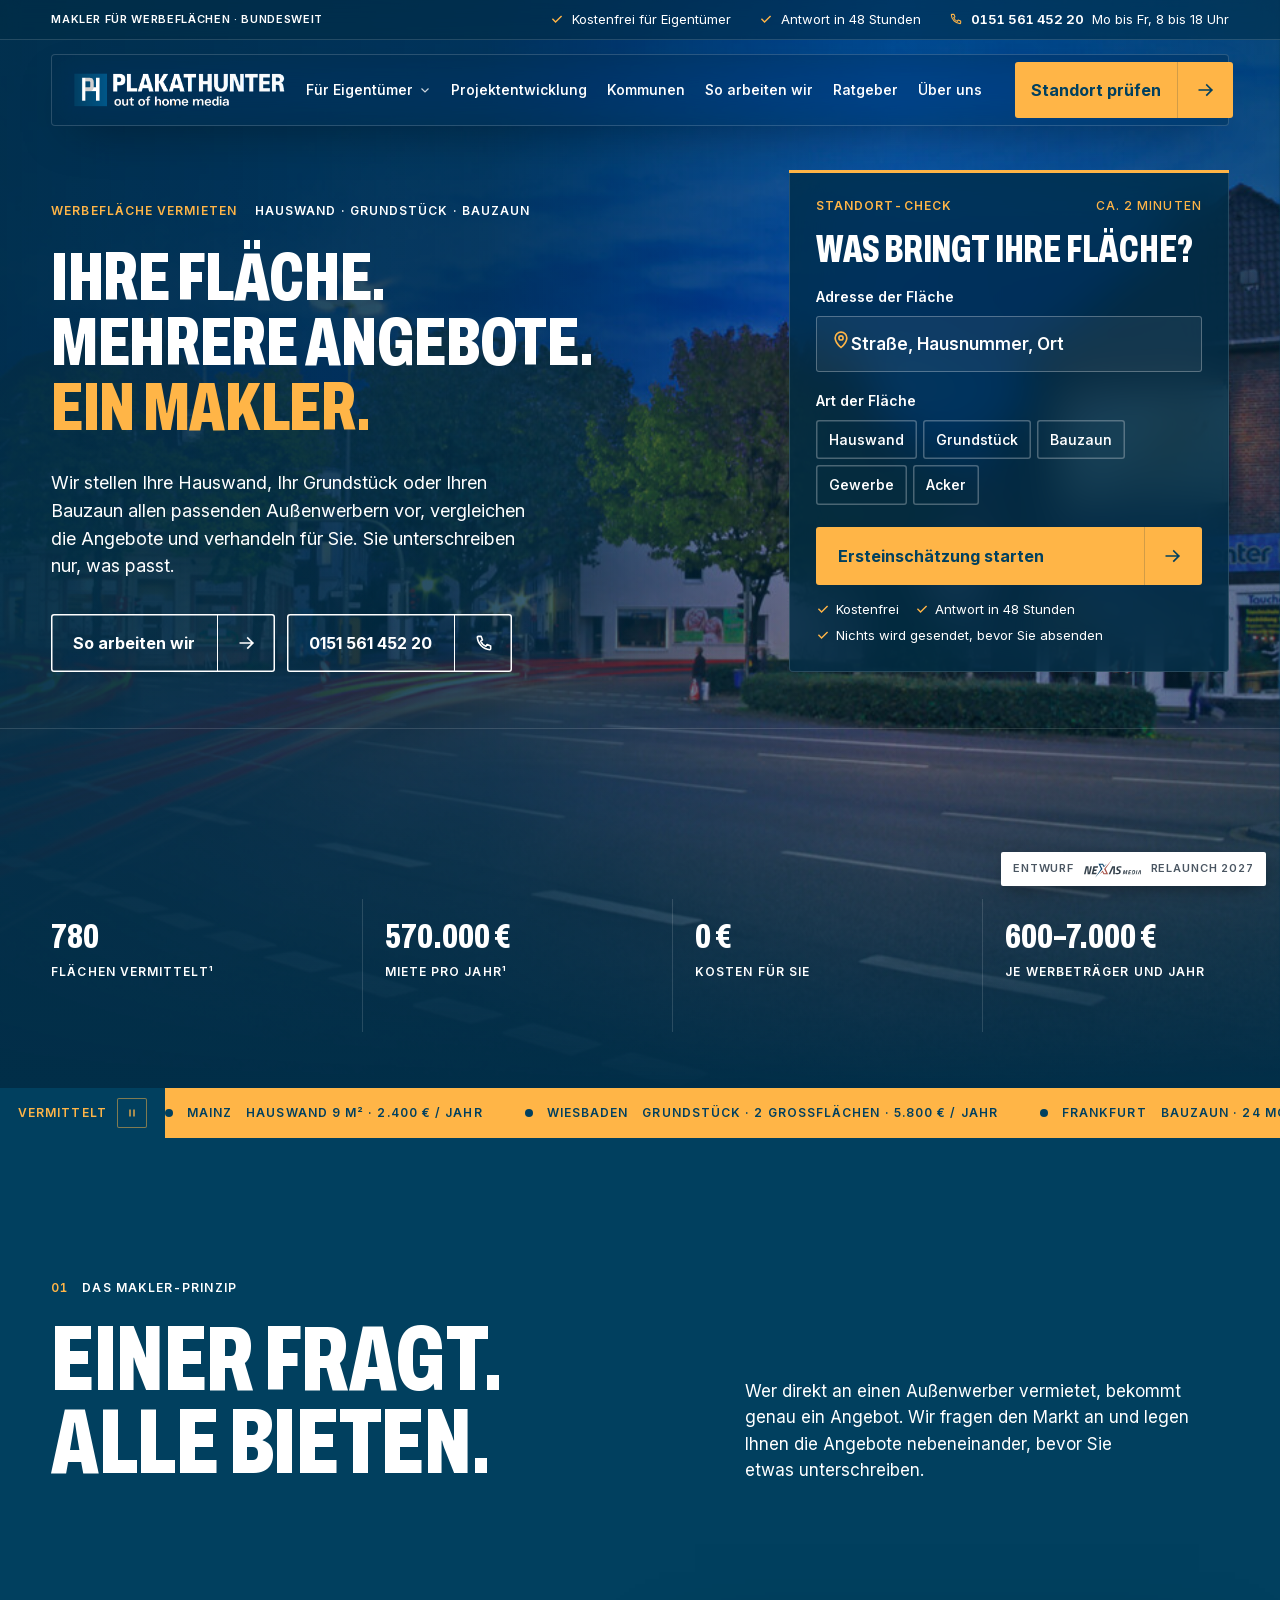
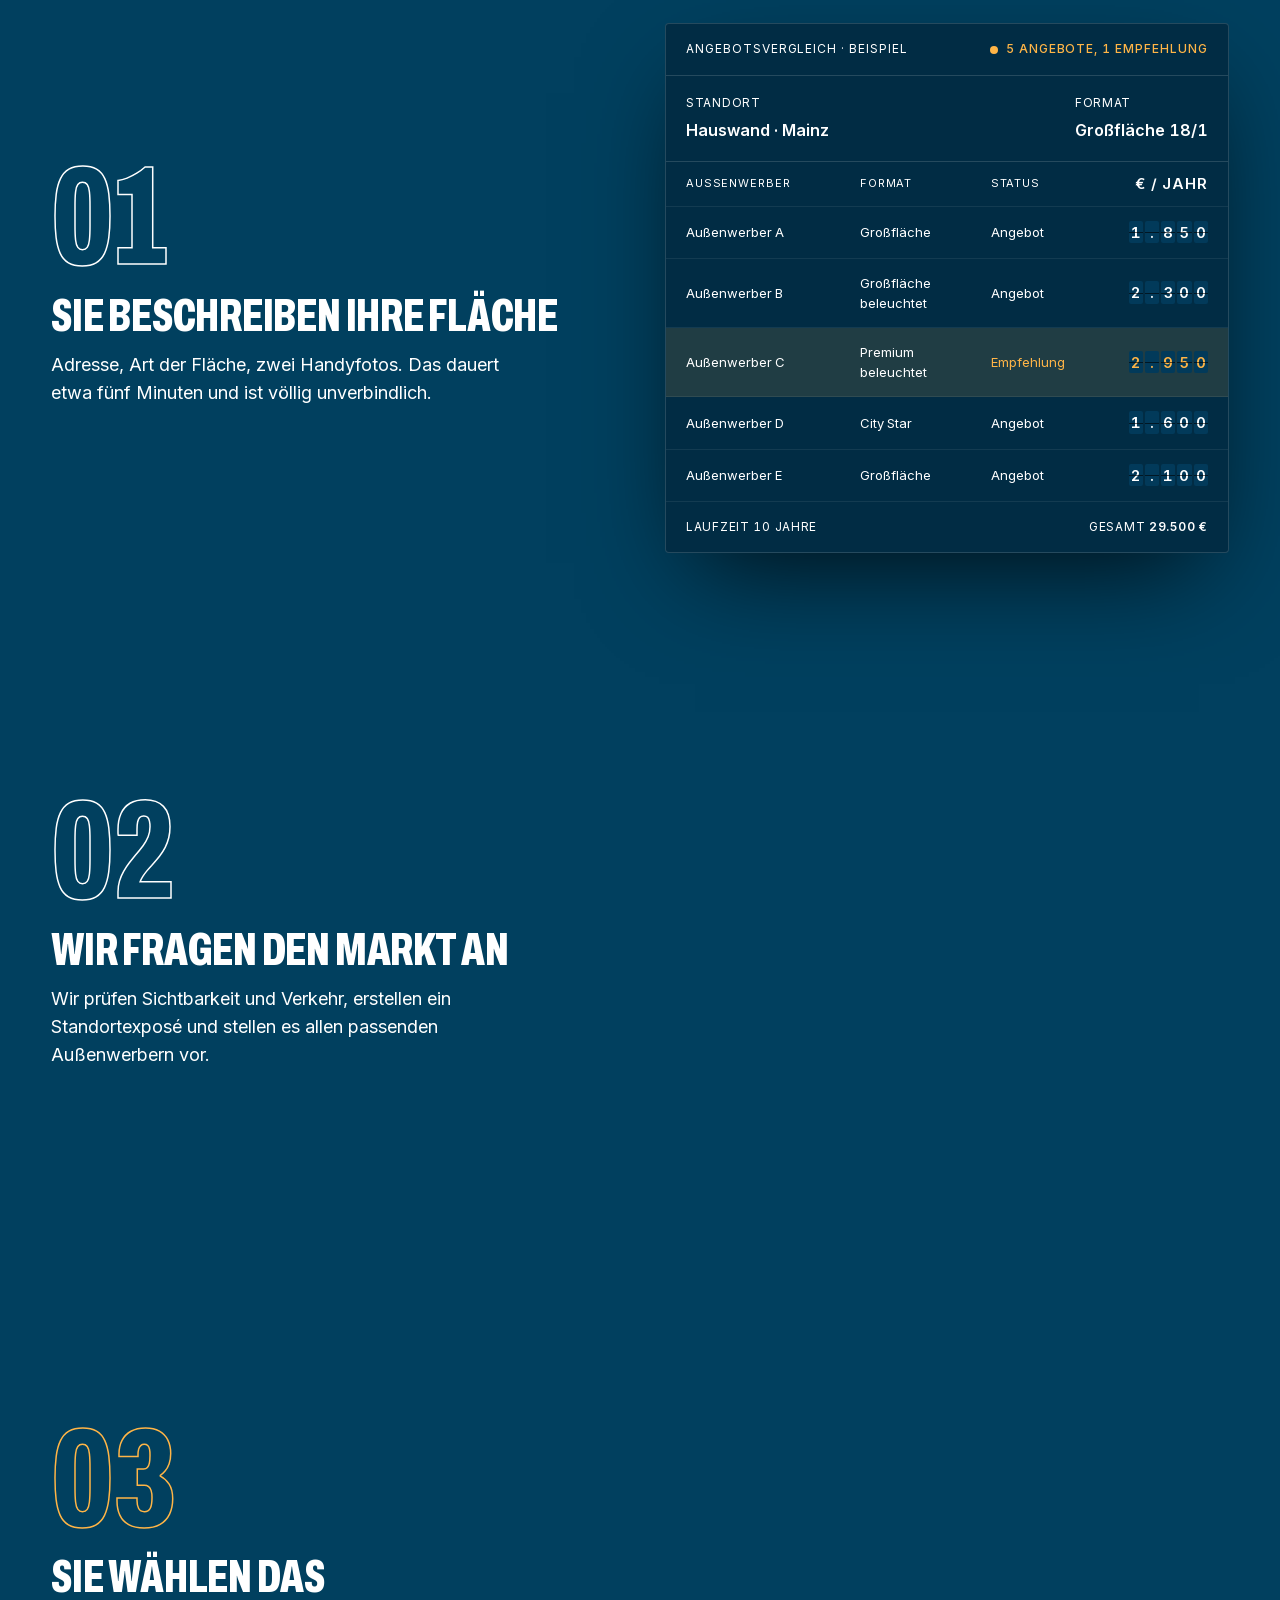
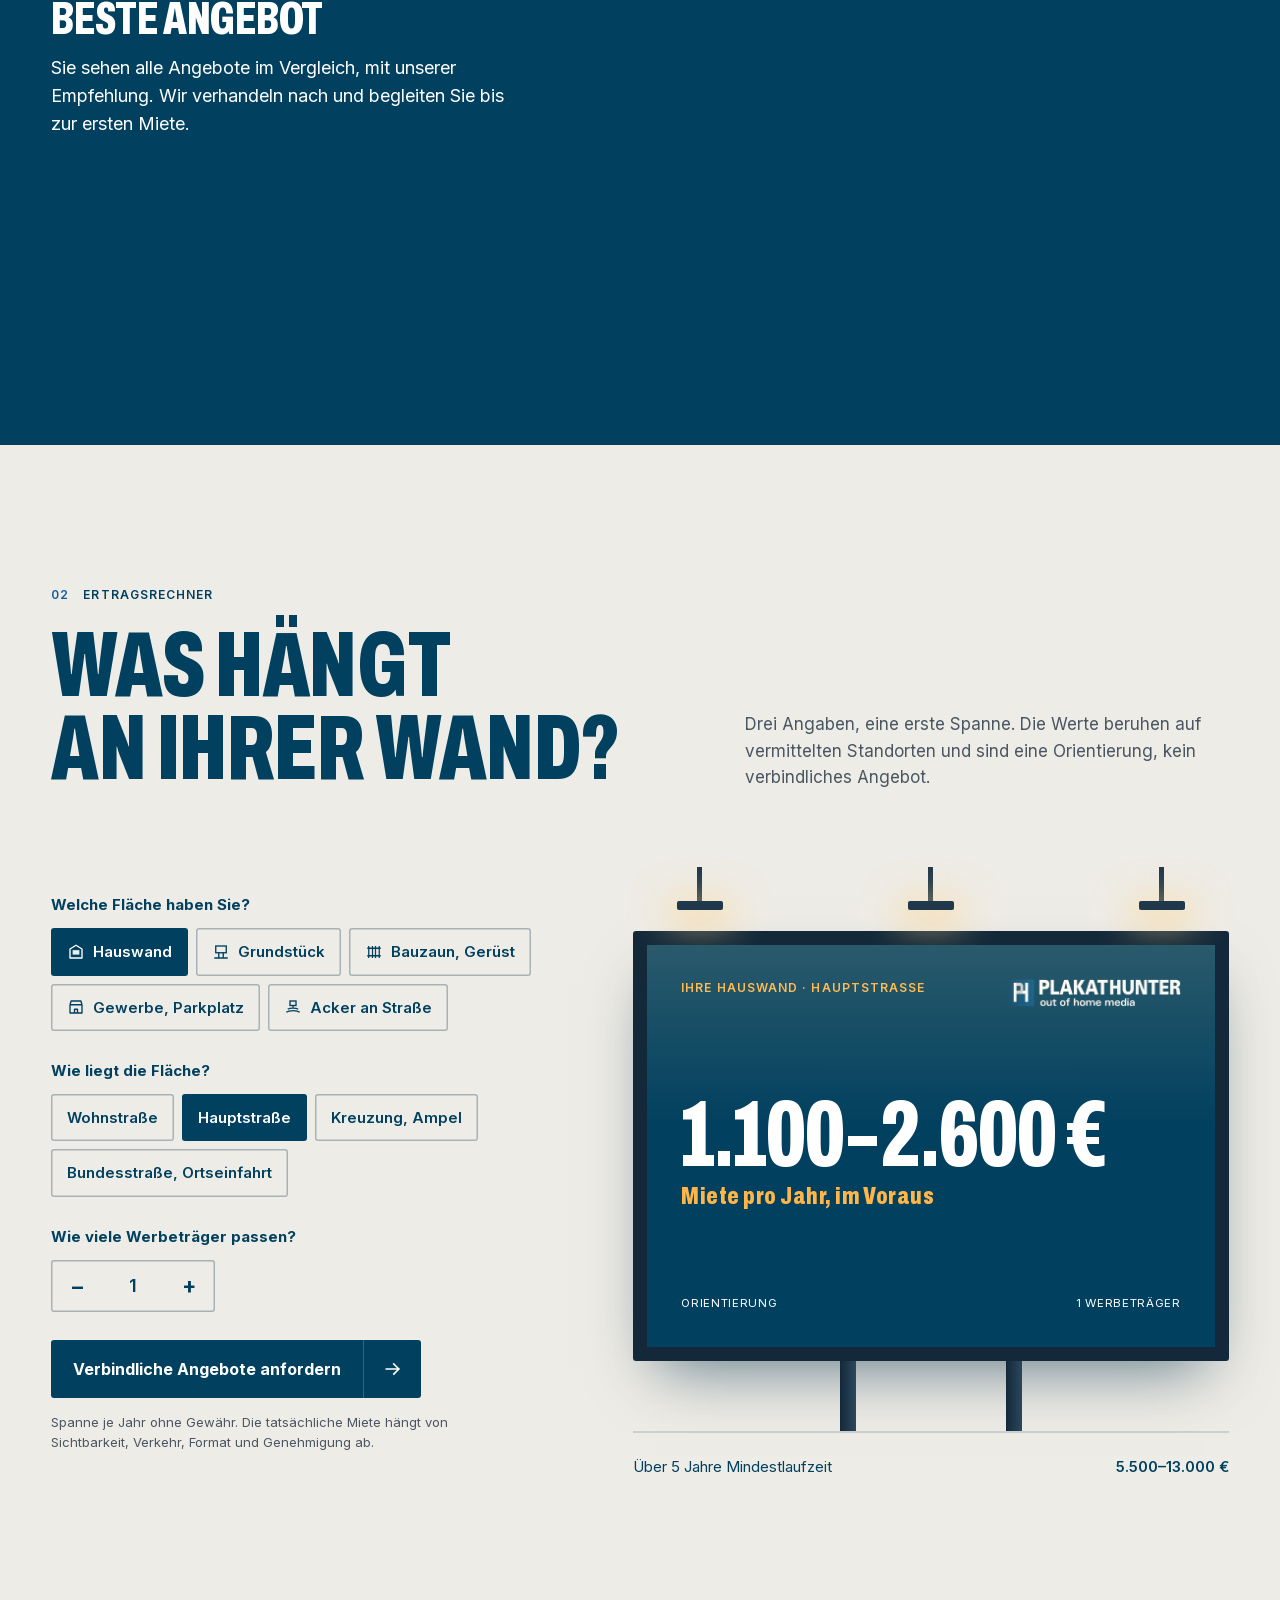
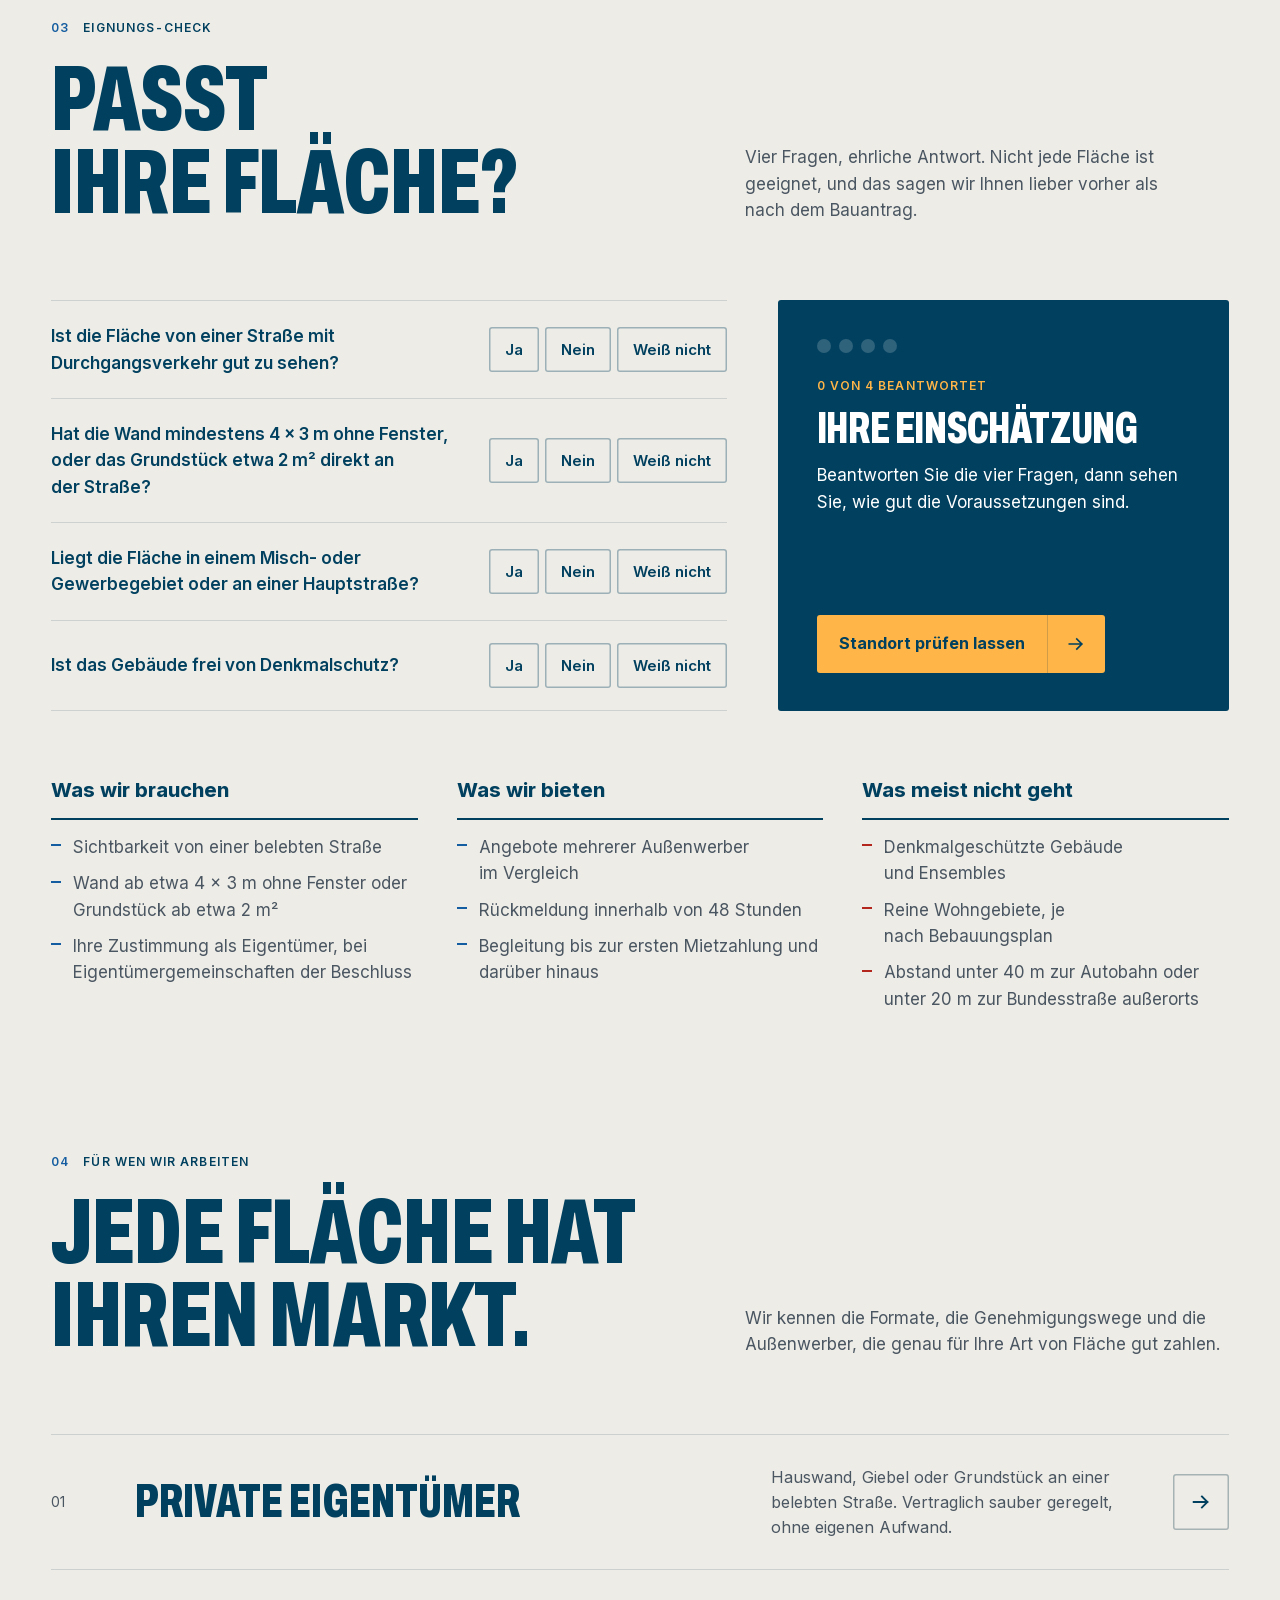
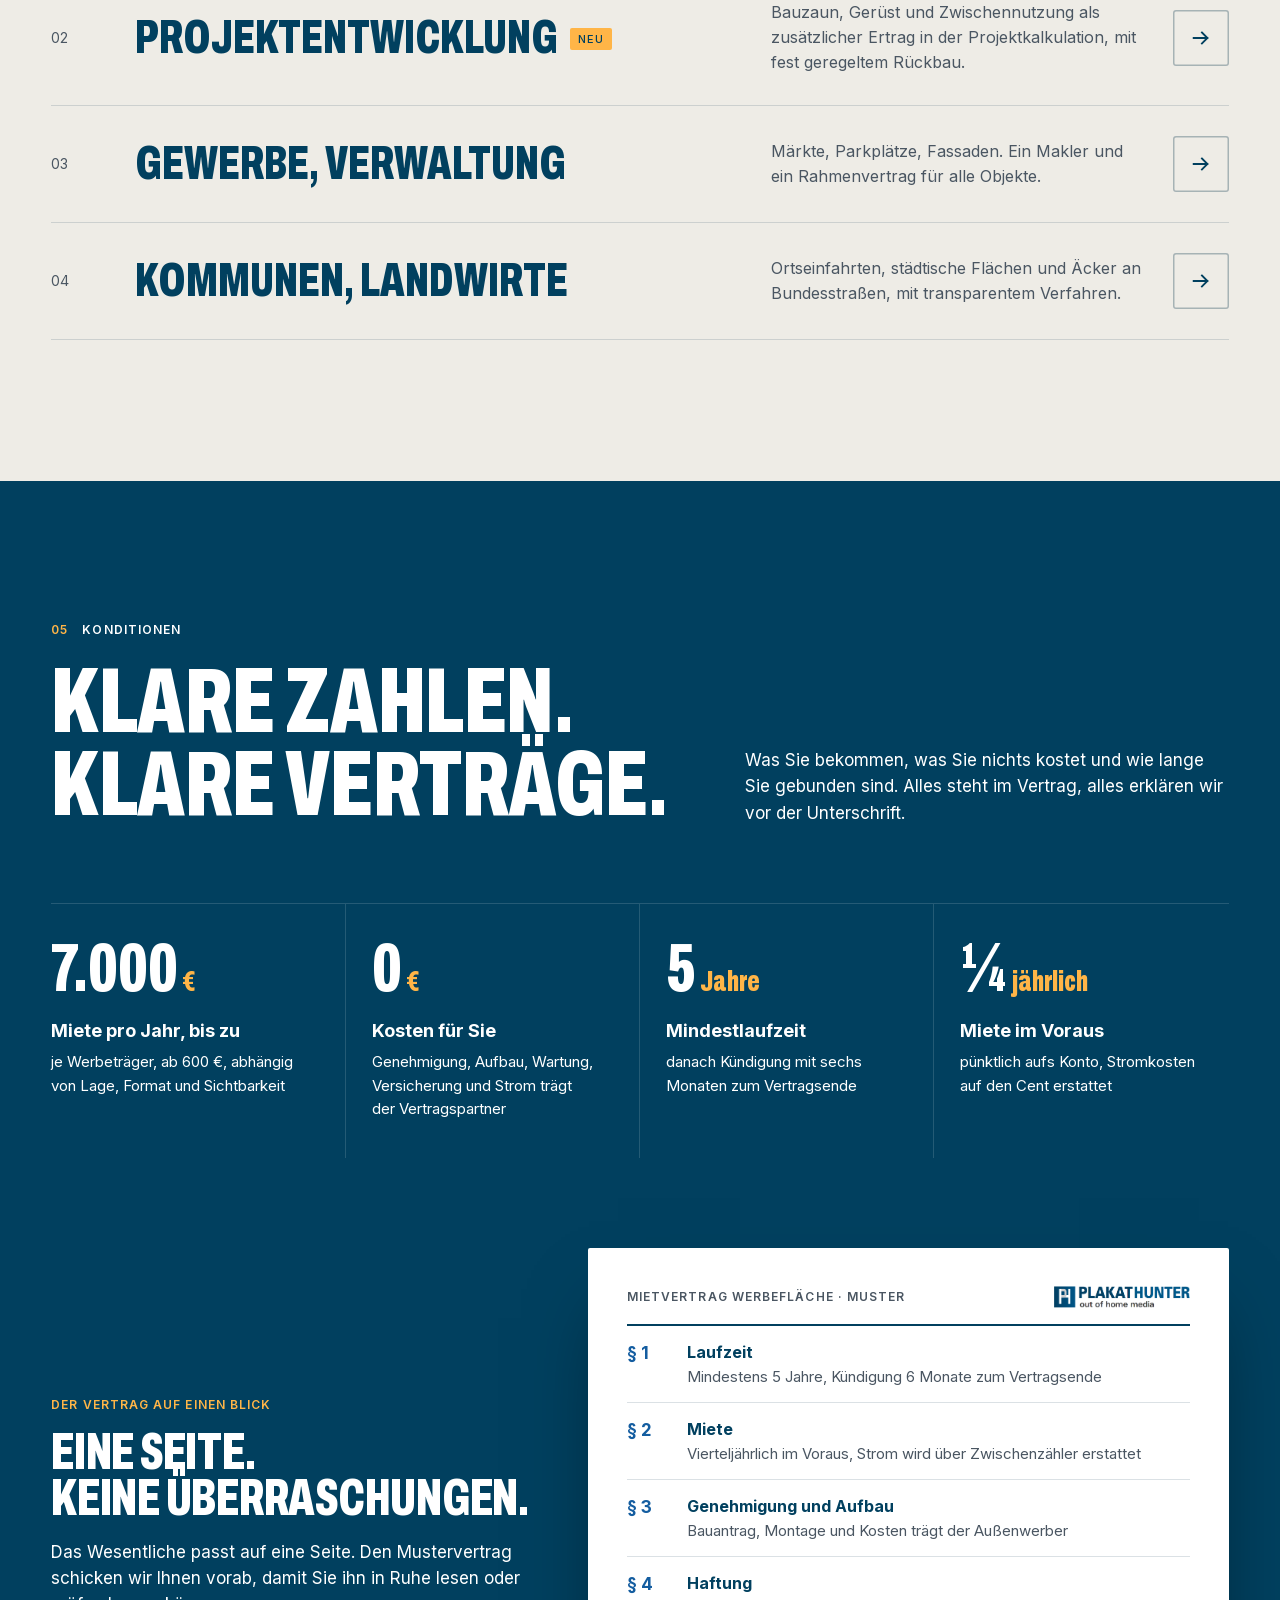
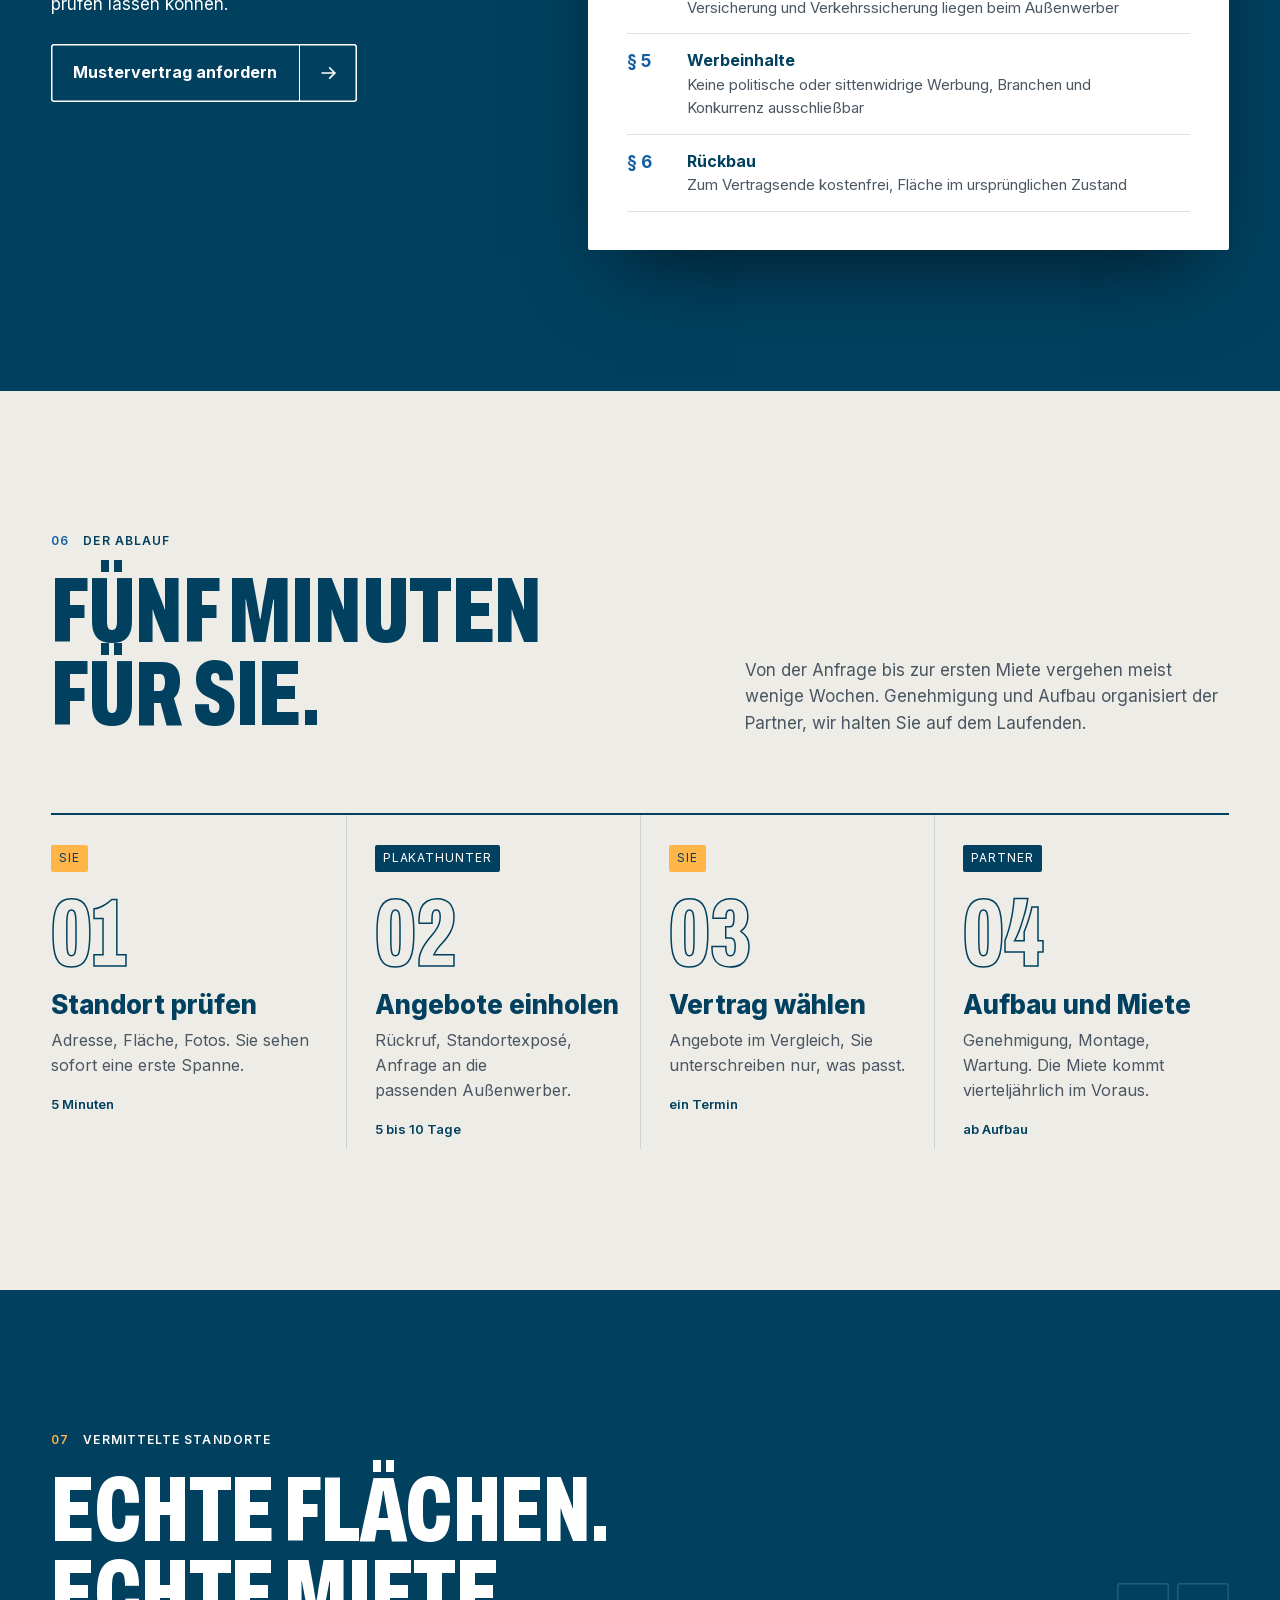
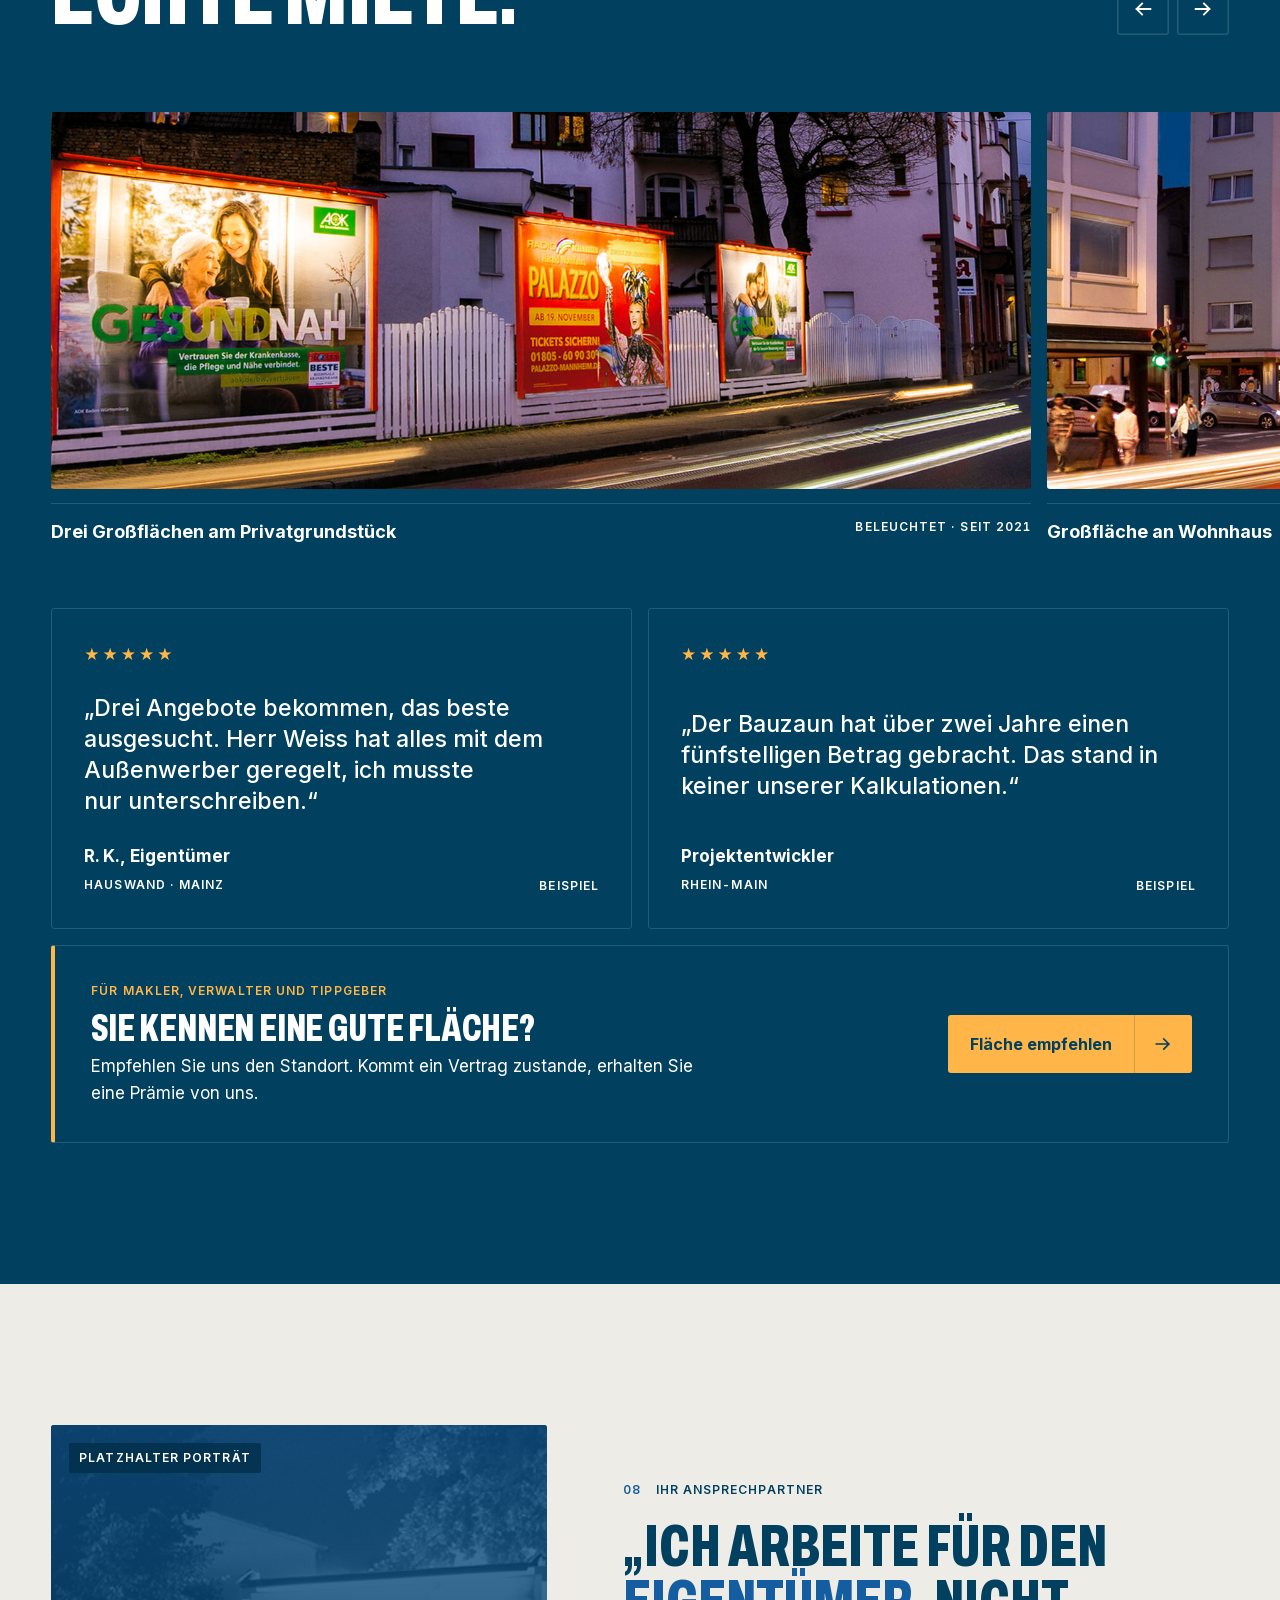
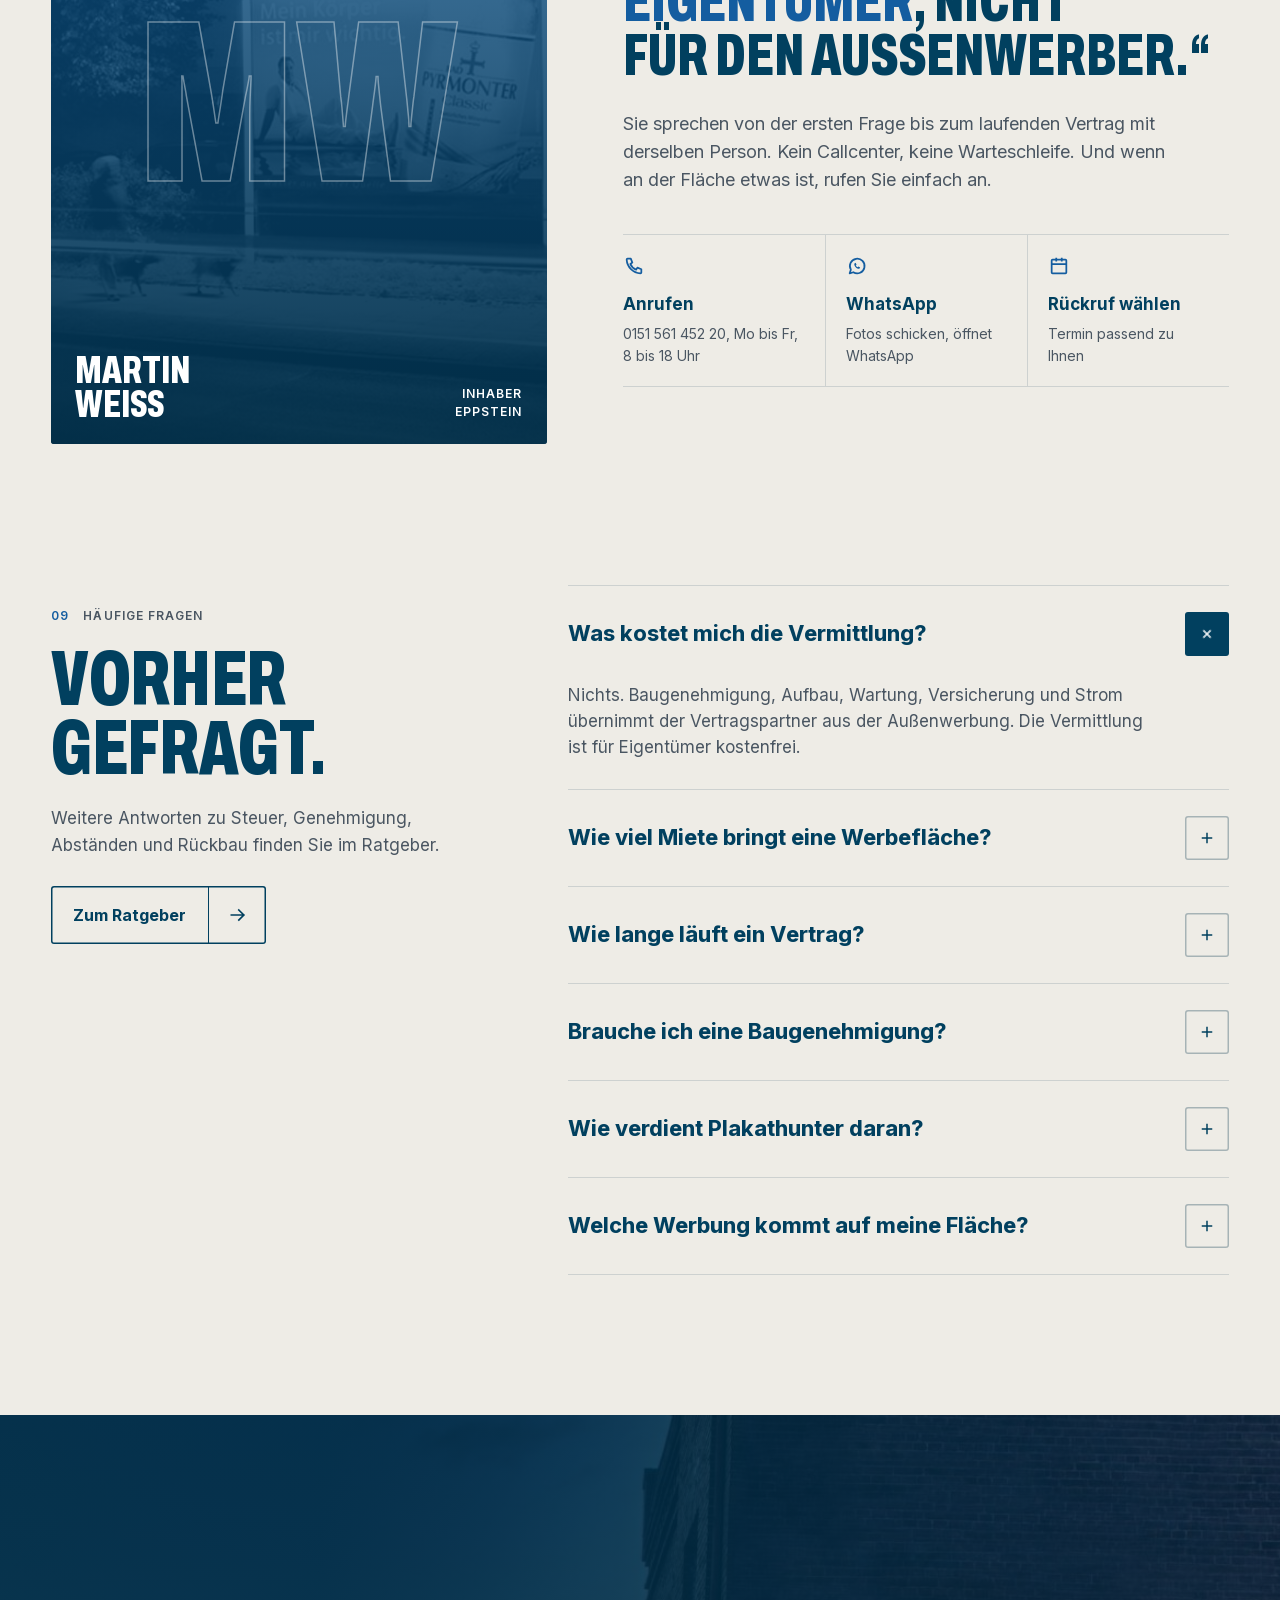
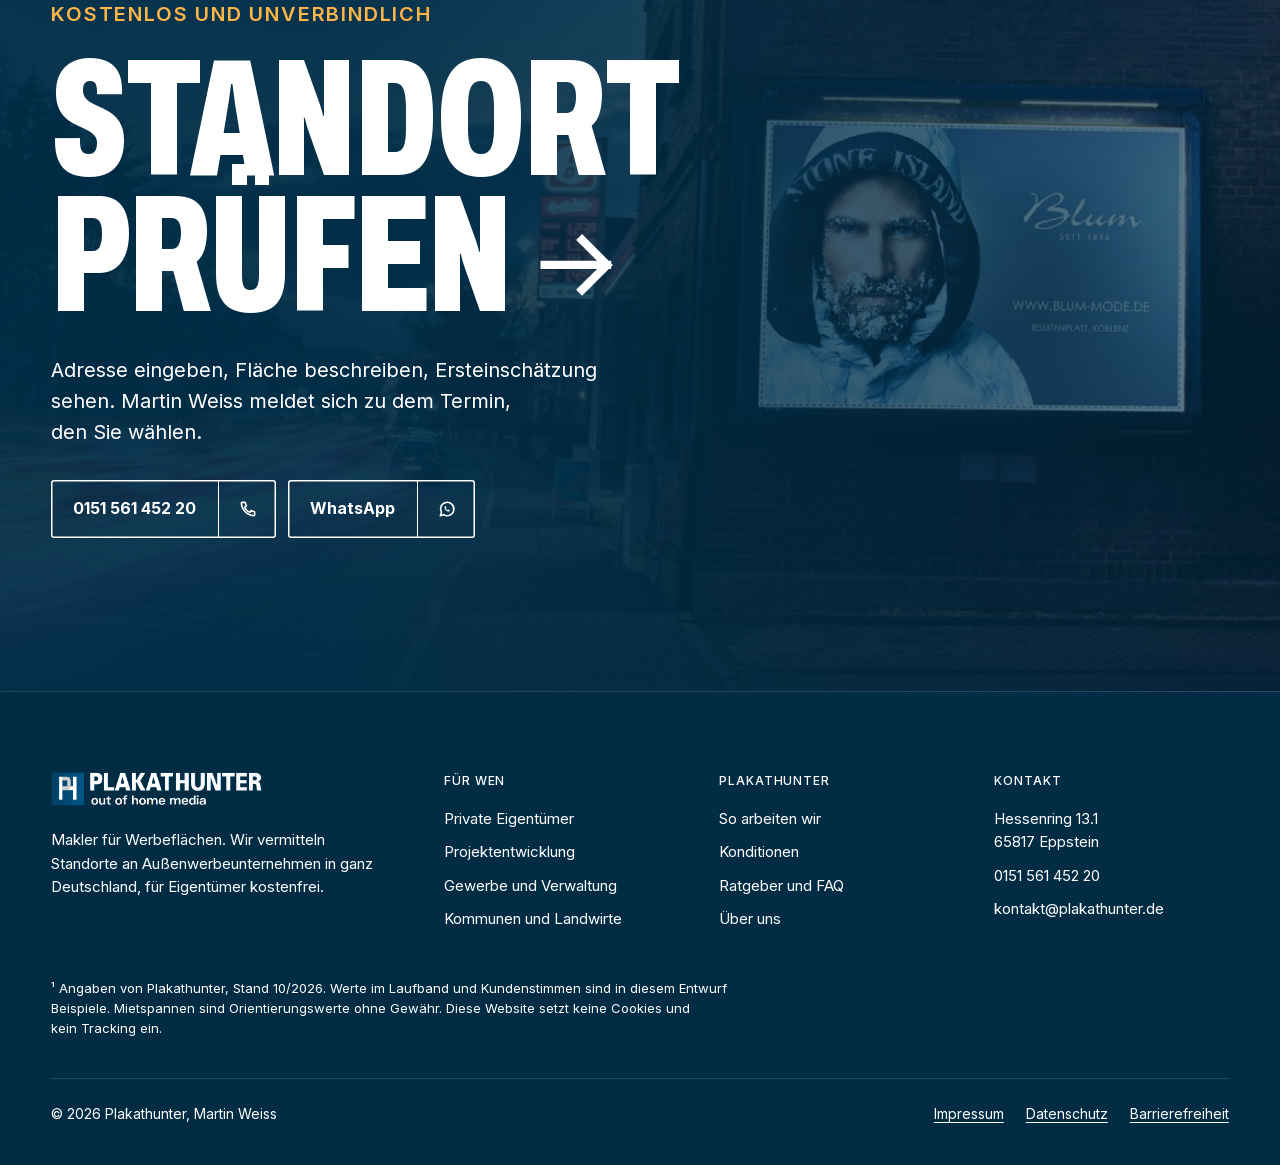
==== commit ac05a7fc: "Neue Navigation: Servicezeile, gefasste Leiste, Mega-Menü; Text auf Dunkel 100 % weiß; Rahmen- und R" ====
--- a/index.html
+++ b/index.html
@@ -33,14 +33,14 @@
   --blue:#145DA0;--blue-l:#7DBBF2;
   --sodium:#FFB547;--sodium-2:#FFC86E;
   --dl:rgba(255,255,255,.14);--ll:rgba(1,46,72,.14);
-  --dm:rgba(255,255,255,.7);
+  --dm:#fff;
   --ease:cubic-bezier(.16,.84,.24,1);
   --pad:clamp(20px,4vw,56px);
   --disp:"Archivo","Arial Narrow",system-ui,sans-serif;--body:"Inter",system-ui,-apple-system,"Segoe UI",sans-serif;--mono:"Inter",system-ui,sans-serif;
 }
 *{box-sizing:border-box;margin:0;padding:0}
 [hidden]{display:none!important}
-html{scroll-behavior:smooth;-webkit-text-size-adjust:100%;scroll-padding-top:90px}
+html{scroll-behavior:smooth;-webkit-text-size-adjust:100%;scroll-padding-top:100px}
 body{font-family:var(--body);font-feature-settings:"cv11","ss01";font-size:1.0625rem;line-height:1.55;color:#fff;background:var(--night);overflow-x:hidden;-webkit-font-smoothing:antialiased}
 img{display:block;max-width:100%}
 a{color:inherit}
@@ -87,23 +87,57 @@
 .btn-full{width:100%}.btn-full>span{flex:1;justify-content:flex-start}
 
 /* Header */
-.hd{position:fixed;inset:0 0 auto;z-index:60;padding-top:env(safe-area-inset-top,0px);transition:background .35s,border-color .35s;border-bottom:1px solid transparent}
-.hd.sc{background:rgba(1,46,72,.88);backdrop-filter:blur(18px) saturate(1.4);-webkit-backdrop-filter:blur(18px) saturate(1.4);border-color:var(--dl)}
-.hd .w{display:flex;align-items:center;gap:24px;height:84px}
-.logo{flex:none;display:block}.logo img{height:36px;width:auto;max-width:none}
-.hd nav ul{display:flex;list-style:none;gap:2px;margin-left:16px}
-.hd nav a{display:block;white-space:nowrap;padding:10px 11px;font-size:.9375rem;font-weight:550;text-decoration:none;color:var(--dm);transition:color .2s}
-.hd nav a:hover{color:#fff}
-.hd .sp{flex:1}
-.hd .tel{white-space:nowrap;display:flex;flex-direction:column;align-items:flex-end;text-decoration:none;line-height:1.2}
-.hd .tel .lbl{color:var(--dm);font-size:.6875rem}
-.hd .tel b{font-family:var(--mono);font-weight:600;font-size:.9375rem;letter-spacing:.02em}
-.hd .btn,.hd .tel,.logo,.burger{flex:none}
-.hd .btn{height:48px}.hd .btn>b{width:48px}.hd .btn>span{padding:0 18px}
-.burger{display:none;width:48px;height:48px;border-radius:3px;box-shadow:inset 0 0 0 1.5px var(--dl);place-items:center}
-@media(max-width:1720px){.hd .tel{display:none}}
-@media(max-width:1220px){.hd nav{display:none}.burger{display:grid}.hd .tel{display:flex}}
-@media(max-width:760px){.hd .tel,.hd .btn{display:none}.logo img{height:30px}}
+.hd{position:fixed;inset:0 0 auto;z-index:60;padding-top:env(safe-area-inset-top,0px);transition:transform .45s var(--ease)}
+.util{height:40px;font-size:.8125rem;color:var(--dm);border-bottom:1px solid var(--dl);background:rgba(1,44,68,.55);backdrop-filter:blur(10px);-webkit-backdrop-filter:blur(10px);transition:opacity .3s}
+.util .w{height:100%;display:flex;align-items:center;justify-content:space-between;gap:24px}
+.u-l{font-weight:600;letter-spacing:.06em;text-transform:uppercase;font-size:.6875rem}
+.u-r{display:flex;list-style:none;gap:28px;align-items:center}
+.u-r li{display:flex;align-items:center;gap:8px;white-space:nowrap}
+.u-r svg{color:var(--sodium)}
+.u-r a{display:inline-flex;align-items:center;gap:8px;color:#fff;font-weight:650;text-decoration:none;font-variant-numeric:tabular-nums}
+.u-r a:hover{color:var(--sodium)}
+.u-t{color:var(--dm)}
+.hd.sc{transform:translateY(-40px)}
+.hd.sc .util{opacity:0}
+.hd>.w{position:relative;margin-top:14px;transition:margin .4s var(--ease)}
+.hd.sc>.w{margin-top:12px}
+.bar{display:flex;align-items:center;gap:14px;height:72px;padding:0 8px 0 22px;border:1px solid rgba(255,255,255,.16);border-radius:4px;background:rgba(1,44,68,.42);backdrop-filter:blur(18px) saturate(1.4);-webkit-backdrop-filter:blur(18px) saturate(1.4);box-shadow:0 18px 50px -24px rgba(0,0,0,.6);transition:background .35s,border-color .35s}
+.hd.sc .bar,.hd.mopen .bar{background:rgba(1,52,79,.94);border-color:rgba(255,255,255,.2)}
+.logo{flex:none;display:block}.logo img{height:34px;width:auto;max-width:none}
+.nav{margin-left:4px}
+.nav ul{display:flex;list-style:none;gap:2px}
+.nl{position:relative;display:inline-flex;align-items:center;gap:6px;height:72px;padding:0 11px;font-size:.9375rem;font-weight:550;text-decoration:none;color:#fff;white-space:nowrap;transition:color .2s}
+.nl:after{content:"";position:absolute;left:11px;right:11px;bottom:18px;height:2px;background:var(--sodium);transform:scaleX(0);transform-origin:left;transition:transform .35s var(--ease)}
+.nl:hover,.nl[aria-expanded="true"]{color:#fff}
+.nl:hover:after,.nl[aria-expanded="true"]:after{transform:none}
+.nl svg{transition:transform .3s var(--ease);opacity:.8}
+.nl[aria-expanded="true"] svg{transform:rotate(180deg)}
+.bar .sp{flex:1}
+.tbtn{flex:none;width:56px;height:56px;display:grid;place-items:center;border-radius:3px;box-shadow:inset 0 0 0 1.5px rgba(255,255,255,.22);color:#fff;transition:box-shadow .2s,color .2s}
+.tbtn:hover{box-shadow:inset 0 0 0 1.5px var(--sodium);color:var(--sodium)}
+.bar .btn{flex:none;height:56px}.bar .btn>b{width:56px}
+.burger{display:none;flex:none;width:56px;height:56px;border-radius:3px;box-shadow:inset 0 0 0 1.5px rgba(255,255,255,.22);place-items:center}
+.mega{position:absolute;left:var(--pad);right:var(--pad);top:calc(100% + 8px);display:grid;grid-template-columns:1fr 1fr 1.15fr;gap:8px;padding:8px;border:1px solid rgba(255,255,255,.18);border-radius:4px;background:rgba(1,52,79,.97);backdrop-filter:blur(18px);-webkit-backdrop-filter:blur(18px);box-shadow:0 40px 80px -30px rgba(0,0,0,.7);animation:mg .35s var(--ease)}
+@keyframes mg{from{opacity:0;transform:translateY(-8px)}to{opacity:1;transform:none}}
+.mg-c{padding:22px 18px}
+.mg-c .lbl{color:var(--sodium);margin-bottom:10px}
+.mg-c ul{list-style:none}
+.mg-c a{display:block;padding:12px 12px;margin:0 -12px;border-radius:3px;text-decoration:none;transition:background .2s}
+.mg-c a:hover{background:rgba(255,255,255,.07)}
+.mg-c b{display:block;font-weight:650;font-size:1rem}
+.mg-c span{display:block;color:var(--dm);font-size:.875rem}
+.mg-card{position:relative;border-radius:3px;overflow:hidden;min-height:260px;display:flex;align-items:flex-end;isolation:isolate}
+.mg-card img{position:absolute;inset:0;width:100%;height:100%;object-fit:cover;z-index:-2}
+.mg-card:before{content:"";position:absolute;inset:0;z-index:-1;background:linear-gradient(180deg,rgba(1,44,68,.2),rgba(1,44,68,.92))}
+.mg-card>div{padding:22px}
+.mg-card .lbl{color:var(--sodium)}
+.mg-t{font-family:var(--disp);font-weight:820;font-stretch:64%;text-transform:uppercase;font-size:2.2rem;line-height:.95;margin:8px 0 6px}
+.mg-s{color:var(--dm);font-size:.9375rem;margin-bottom:16px}
+.bar .tbtn{display:none}
+@media(max-width:1440px){.nl{padding:0 9px;font-size:.875rem}.nl:after{left:9px;right:9px}.nav{margin-left:0}.bar{gap:12px}.bar .btn>span{padding:0 16px}}
+@media(max-width:1240px){.nav,.mega{display:none!important}.burger{display:grid}.bar .tbtn{display:grid}.util .u-l{display:none}}
+@media(max-width:900px){.util{display:none}.hd.sc{transform:none}.hd>.w{margin-top:10px}}
+@media(max-width:600px){.bar{height:64px;padding:0 6px 0 14px;gap:8px}.bar .btn{display:none}.tbtn,.burger{width:50px;height:50px}.logo img{height:30px}}
 .mm{position:fixed;inset:0;z-index:70;background:var(--night);padding:calc(env(safe-area-inset-top,0px) + 100px) var(--pad) 40px;display:flex;flex-direction:column;overflow:auto;visibility:hidden;opacity:0;transition:opacity .3s,visibility .3s}
 .mm.open{visibility:visible;opacity:1}
 .mm ul{list-style:none}
@@ -117,10 +151,10 @@
 .hero .bg img{width:100%;height:100%;object-fit:cover;object-position:70% 50%;transform:scale(1.08);animation:hz 14s var(--ease) forwards}
 @keyframes hz{to{transform:scale(1)}}
 .hero:before{content:"";position:absolute;inset:0;z-index:-1;background:linear-gradient(90deg,rgba(1,46,72,.95) 0%,rgba(1,46,72,.82) 38%,rgba(1,46,72,.35) 70%,rgba(1,46,72,.55) 100%),linear-gradient(0deg,rgba(1,46,72,1) 0%,rgba(1,46,72,0) 32%)}
-.hero .w{flex:1;display:grid;grid-template-columns:1fr minmax(360px,440px);gap:clamp(30px,5vw,90px);align-items:end;padding-top:calc(env(safe-area-inset-top,0px) + 140px);padding-bottom:56px;width:100%}
+.hero .w{flex:1;display:grid;grid-template-columns:minmax(0,1fr) minmax(360px,440px);gap:clamp(30px,5vw,90px);align-items:end;padding-top:calc(env(safe-area-inset-top,0px) + 170px);padding-bottom:56px;width:100%}
 .hero .lbl{display:flex;flex-wrap:wrap;gap:8px 18px;color:var(--dm);margin-bottom:26px}
 .hero .lbl span:first-child{color:var(--sodium)}
-.hero h1{font-size:clamp(46px,6.9vw,112px);position:relative}
+.hero h1{font-size:clamp(46px,5.4vw,92px);position:relative}
 .hero h1 .ln{display:block;overflow:hidden;padding:.12em 0 .04em;margin-top:-.12em;white-space:nowrap}
 @media(max-width:600px){.hero h1 .ln{white-space:normal}}
 .hero h1 .ln>span{display:block;transform:translateY(105%);animation:up 1s var(--ease) forwards}
@@ -144,7 +178,7 @@
 .inp:focus-within{border-color:var(--sodium);background:rgba(255,255,255,.1)}
 .inp svg{flex:none;color:var(--sodium)}
 .inp input{flex:1;min-width:0;height:100%;background:none;border:0;outline:0;font-size:1.0625rem}
-.inp input::placeholder{color:rgba(255,255,255,.62)}
+.inp input::placeholder{color:#fff}
 .chk fieldset{border:0;margin-bottom:22px}
 .chk legend{font-size:.875rem;font-weight:600;margin-bottom:8px}
 .seg{display:flex;flex-wrap:wrap;gap:6px}
@@ -178,10 +212,10 @@
 
 /* PRINZIP: Abfahrtstafel */
 .pz{display:grid;grid-template-columns:1fr 1.05fr;gap:clamp(30px,6vw,110px)}
-.pz .steps>div{min-height:72vh;display:flex;flex-direction:column;justify-content:center;padding-block:40px;color:rgba(255,255,255,.56);transition:color .5s}
+.pz .steps>div{min-height:72vh;display:flex;flex-direction:column;justify-content:center;padding-block:40px;color:#fff;transition:color .5s}
 .pz .steps>div.on{color:#fff}
-.pz .steps>div:not(.on) p{color:rgba(255,255,255,.56)}
-.pz .no{font-family:var(--disp);font-weight:820;font-stretch:64%;font-size:clamp(90px,11vw,170px);line-height:.8;color:transparent;-webkit-text-stroke:1.5px rgba(255,255,255,.55)}
+
+.pz .no{font-family:var(--disp);font-weight:820;font-stretch:64%;font-size:clamp(90px,11vw,170px);line-height:.8;color:transparent;-webkit-text-stroke:1.5px #fff}
 .pz .steps>div.on .no{-webkit-text-stroke-color:var(--sodium)}
 .pz h3{font-size:clamp(34px,3.6vw,54px);margin:22px 0 14px}
 .pz .steps p{color:var(--dm);font-size:1.125rem;max-width:42ch}
@@ -196,8 +230,8 @@
 .board .req strong{font-weight:600;font-size:1rem}
 .rows{display:grid}
 .row{display:grid;grid-template-columns:1.5fr 1.1fr .9fr 1fr;gap:12px;align-items:center;padding:14px 20px;border-bottom:1px solid rgba(255,255,255,.07);font-size:.8125rem;transition:background .5s}
-.row.hd2{color:rgba(255,255,255,.62);font-size:.6875rem;letter-spacing:.08em;text-transform:uppercase;padding-block:10px}
-.row .st{color:rgba(255,255,255,.62)}
+.row.hd2{color:#fff;font-size:.6875rem;letter-spacing:.08em;text-transform:uppercase;padding-block:10px}
+.row .st{color:#fff}
 .row .v{text-align:right;font-weight:600;font-size:.9375rem}
 .fl{display:inline-flex;gap:2px}
 .fl i{font-style:normal;display:inline-grid;place-items:center;min-width:.95em;height:1.5em;background:#023a5a;border-radius:2px;padding:0 1px;position:relative;overflow:hidden}
@@ -278,13 +312,13 @@
 .kd h3{font-size:1.125rem;font-weight:700;margin:18px 0 6px}
 .kd p{color:var(--dm);font-size:.9375rem}
 .inc{display:grid;grid-template-columns:repeat(3,1fr);gap:0 40px;list-style:none;margin-top:60px;border-top:1px solid var(--dl)}
-.inc li{display:flex;gap:14px;padding:20px 0;border-bottom:1px solid var(--dl);font-size:1rem;color:rgba(255,255,255,.88)}
+.inc li{display:flex;gap:14px;padding:20px 0;border-bottom:1px solid var(--dl);font-size:1rem;color:#fff}
 .inc svg{flex:none;color:var(--sodium);margin-top:3px}
 @media(max-width:1000px){.kd{grid-template-columns:1fr 1fr}.kd>div:nth-child(2){border-right:0}.kd>div:nth-child(3){padding-left:0}.kd>div:nth-child(n+3){border-top:1px solid var(--dl)}.inc{grid-template-columns:1fr 1fr}}
 @media(max-width:600px){.kd{grid-template-columns:1fr}.kd>div{border-right:0!important;padding-left:0!important;padding-right:0;border-top:1px solid var(--dl)}.kd>div:first-child{border-top:0}.inc{grid-template-columns:1fr}}
 
 /* ABLAUF */
-.ab{display:grid;grid-template-columns:repeat(4,1fr);border-top:2px solid var(--ink)}
+.ab{display:grid;grid-template-columns:repeat(4,minmax(0,1fr));border-top:2px solid var(--ink)}
 .ab li{list-style:none;padding:28px 28px 10px 0}
 .ab li+li{padding-left:28px;border-left:1px solid var(--ll)}
 .ab .who{font-family:var(--mono);font-size:.75rem;letter-spacing:.08em;text-transform:uppercase;display:inline-block;padding:4px 8px;border-radius:2px;background:var(--ink);color:#fff}
@@ -293,7 +327,7 @@
 .ab h3{font-size:1.625rem;font-weight:800;line-height:1.05;margin-bottom:10px}
 .ab p{color:var(--muted);font-size:1rem}
 .ab .t{font-family:var(--mono);font-size:.8125rem;margin-top:16px;font-weight:600;color:var(--ink)}
-@media(max-width:1000px){.ab{grid-template-columns:1fr 1fr}.ab li:nth-child(3){padding-left:0;border-left:0}.ab li:nth-child(n+3){border-top:1px solid var(--ll)}}
+@media(max-width:1100px){.ab{grid-template-columns:1fr 1fr}.ab li:nth-child(3){padding-left:0;border-left:0}.ab li:nth-child(n+3){border-top:1px solid var(--ll)}}
 @media(max-width:600px){.ab{grid-template-columns:1fr}.ab li{padding-left:0!important;border-left:0!important;padding-right:0}.ab li+li{border-top:1px solid var(--ll)}}
 
 /* REFERENZEN */
@@ -396,6 +430,8 @@
 .draft{transition:opacity .3s,transform .3s}.draft.off{opacity:0;transform:translateY(12px);pointer-events:none}
 @media(max-width:760px){.draft{display:none}}
 
+.rc>*,.ab>*,.hero .w>*,.eg>*,.vt>*,.mw>*,.fq>*,.pz>*{min-width:0}
+.opts button{white-space:normal;text-align:left}
 .rv{opacity:0;transform:translateY(30px);transition:opacity 1s var(--ease),transform 1s var(--ease)}
 .rv.vis{opacity:1;transform:none}
 .rv.d1{transition-delay:.08s}.rv.d2{transition-delay:.16s}.rv.d3{transition-delay:.24s}
@@ -428,7 +464,7 @@
 .big-inp:focus-within{border-color:var(--sodium)}
 .big-inp svg{flex:none;color:var(--sodium)}
 .big-inp input{flex:1;min-width:0;background:none;border:0;outline:0;font-size:clamp(1.375rem,2.4vw,2rem);font-weight:600;padding:8px 0}
-.big-inp input::placeholder{color:rgba(255,255,255,.55)}
+.big-inp input::placeholder{color:#fff}
 .big-inp input[aria-invalid="true"]{color:#FFD5D0}
 .sugg{list-style:none;margin-top:8px;border:1px solid var(--dl);border-radius:3px;overflow:hidden;background:var(--night-2)}
 .sugg li{padding:12px 16px;cursor:pointer;border-top:1px solid var(--dl);font-size:.9375rem}
@@ -599,22 +635,57 @@
 </svg>
 
 <header class="hd" id="hd">
+  <div class="util">
+    <div class="w">
+      <span class="u-l">Makler für Werbeflächen · bundesweit</span>
+      <ul class="u-r">
+        <li><svg width="14" height="14" aria-hidden="true"><use href="#i-ck"/></svg>Kostenfrei für Eigentümer</li>
+        <li><svg width="14" height="14" aria-hidden="true"><use href="#i-ck"/></svg>Antwort in 48 Stunden</li>
+        <li><a href="tel:+4915156145220"><svg width="14" height="14" aria-hidden="true"><use href="#i-tel"/></svg>0151 561 452 20</a><span class="u-t">Mo bis Fr, 8 bis 18 Uhr</span></li>
+      </ul>
+    </div>
+  </div>
   <div class="w">
-    <a href="#inhalt" class="logo"><img src="img/PH-Logo-Eckig-weiss.png" alt="Plakathunter, zum Seitenanfang" width="707" height="114"></a>
-    <nav aria-label="Hauptmenü">
-      <ul>
-        <li><a href="#zielgruppen">Für Eigentümer</a></li>
-        <li><a href="#zielgruppen">Projektentwicklung</a></li>
-        <li><a href="#zielgruppen">Kommunen</a></li>
-        <li><a href="#prinzip">So arbeiten wir</a></li>
-        <li><a href="#faq">Ratgeber</a></li>
-        <li><a href="#martin">Über uns</a></li>
-      </ul>
-    </nav>
-    <div class="sp"></div>
-    <a class="tel" href="tel:+4915156145220"><span class="lbl">Martin Weiss direkt</span><b>0151 561 452 20</b></a>
-    <button class="btn btn-s" type="button" data-open><span>Standort prüfen</span><b><svg aria-hidden="true"><use href="#i-ar"/></svg></b></button>
-    <button class="burger" id="burger" type="button" aria-expanded="false" aria-controls="mm"><span class="sr">Menü öffnen</span><svg width="24" height="24" aria-hidden="true"><use href="#i-menu"/></svg></button>
+    <div class="bar">
+      <a href="#inhalt" class="logo"><img src="img/PH-Logo-Eckig-weiss.png" alt="Plakathunter, zum Seitenanfang" width="707" height="114"></a>
+      <nav aria-label="Hauptmenü" class="nav">
+        <ul>
+          <li class="has-mega"><button type="button" class="nl" id="megaBtn" aria-expanded="false" aria-controls="mega">Für Eigentümer<svg width="12" height="12" viewBox="0 0 24 24" aria-hidden="true"><path d="M5 9l7 7 7-7" fill="none" stroke="currentColor" stroke-width="2.4"/></svg></button></li>
+          <li><a class="nl" href="#zielgruppen">Projektentwicklung</a></li>
+          <li><a class="nl" href="#zielgruppen">Kommunen</a></li>
+          <li><a class="nl" href="#prinzip">So arbeiten wir</a></li>
+          <li><a class="nl" href="#faq">Ratgeber</a></li>
+          <li><a class="nl" href="#martin">Über uns</a></li>
+        </ul>
+      </nav>
+      <div class="sp"></div>
+      <a class="tbtn" href="tel:+4915156145220"><span class="sr">Martin Weiss anrufen, 0151 561 452 20</span><svg width="20" height="20" aria-hidden="true"><use href="#i-tel"/></svg></a>
+      <button class="btn btn-s" type="button" data-open><span>Standort prüfen</span><b><svg aria-hidden="true"><use href="#i-ar"/></svg></b></button>
+      <button class="burger" id="burger" type="button" aria-expanded="false" aria-controls="mm"><span class="sr">Menü öffnen</span><svg width="24" height="24" aria-hidden="true"><use href="#i-menu"/></svg></button>
+    </div>
+    <div class="mega" id="mega" hidden>
+      <div class="mg-c">
+        <p class="lbl">Nach Fläche</p>
+        <ul>
+          <li><a href="#zielgruppen"><b>Grundstück</b><span>Großfläche, City Star, freistehend</span></a></li>
+          <li><a href="#zielgruppen"><b>Hauswand und Fassade</b><span>Giebel, Brandwand, beleuchtet</span></a></li>
+          <li><a href="#zielgruppen"><b>Landwirtschaft</b><span>Äcker an Bundesstraßen</span></a></li>
+        </ul>
+      </div>
+      <div class="mg-c">
+        <p class="lbl">Nach Situation</p>
+        <ul>
+          <li><a href="#zielgruppen"><b>Gewerbe und Märkte</b><span>Parkplatz, Zufahrt, Fassade</span></a></li>
+          <li><a href="#zielgruppen"><b>Hausverwaltung</b><span>mehrere Objekte, ein Rahmen</span></a></li>
+          <li><a href="#konditionen"><b>Ertrag und Konditionen</b><span>Spannen, Laufzeit, Kosten</span></a></li>
+        </ul>
+      </div>
+      <div class="mg-card">
+        <img src="img/GF_Hauswand_02.jpg" alt="">
+        <div><p class="lbl">Standort-Check</p><p class="mg-t">Was bringt <span class="nb">Ihr Standort?</span></p><p class="mg-s">Adresse eingeben, Einschätzung in zwei Minuten.</p>
+        <button class="btn btn-s" type="button" data-open><span>Standort prüfen</span><b><svg aria-hidden="true"><use href="#i-ar"/></svg></b></button></div>
+      </div>
+    </div>
   </div>
 </header>
 
@@ -639,7 +710,7 @@
   <div class="bg"><img src="img/GF_Hauswand_02.jpg" alt="" fetchpriority="high"></div>
   <div class="w">
     <div>
-      <p class="lbl"><span>Makler für Werbeflächen</span><span>Bundesweit</span><span>Für Eigentümer kostenfrei</span></p>
+      <p class="lbl"><span>Werbefläche vermieten</span><span>Hauswand · Grundstück · Bauzaun</span></p>
       <h1 id="h1" class="cap"><span class="ln"><span>Ihre Fläche.</span></span><span class="ln"><span>Mehrere Angebote.</span></span><span class="ln"><span>Ein Makler.</span></span></h1>
       <p class="lead">Wir stellen Ihre Hauswand, Ihr Grundstück oder Ihren Bauzaun allen passenden Außenwerbern vor, vergleichen die Angebote und verhandeln für Sie. Sie unterschreiben nur, <span class="nb">was passt.</span></p>
       <div class="ctas">
@@ -824,7 +895,7 @@
       <li class="rv"><button type="button" data-open data-who="privat" data-img="0"><span class="nr" aria-hidden="true">01</span><span class="tt">Private Eigentümer</span><span class="ds">Hauswand, Giebel oder Grundstück an einer belebten Straße. Vertraglich sauber geregelt, ohne <span class="nb">eigenen Aufwand.</span></span><span class="ar" aria-hidden="true"><svg width="22" height="22"><use href="#i-ar"/></svg></span><span class="th" aria-hidden="true"><img src="img/Plakathunter-Slider_01.jpg" alt="" loading="lazy"></span></button></li>
       <li class="rv"><button type="button" data-open data-who="projekt" data-img="1"><span class="nr" aria-hidden="true">02</span><span class="tt">Projektentwicklung<small>Neu</small></span><span class="ds">Bauzaun, Gerüst und Zwischennutzung als zusätzlicher Ertrag in der Projektkalkulation, mit fest <span class="nb">geregeltem Rückbau.</span></span><span class="ar" aria-hidden="true"><svg width="22" height="22"><use href="#i-ar"/></svg></span><span class="th" aria-hidden="true"><img src="img/Plakathunter-CSB_2.jpg" alt="" loading="lazy"></span></button></li>
       <li class="rv"><button type="button" data-open data-who="gewerbe" data-img="2"><span class="nr" aria-hidden="true">03</span><span class="tt">Gewerbe, Verwaltung</span><span class="ds">Märkte, Parkplätze, Fassaden. Ein Makler und ein Rahmenvertrag für <span class="nb">alle Objekte.</span></span><span class="ar" aria-hidden="true"><svg width="22" height="22"><use href="#i-ar"/></svg></span><span class="th" aria-hidden="true"><img src="img/CSB_04-scaled.jpg" alt="" loading="lazy"></span></button></li>
-      <li class="rv"><button type="button" data-open data-who="kommune" data-img="3"><span class="nr" aria-hidden="true">04</span><span class="tt">Kommunen, Landwirte</span><span class="ds">Ortseinfahrten, städtische Flächen und Äcker an Bundesstraßen, mit transparentem <span class="nb">Verfahren.</span></span><span class="ar" aria-hidden="true"><svg width="22" height="22"><use href="#i-ar"/></svg></span><span class="th" aria-hidden="true"><img src="img/Plakathunter_videoboard_01.jpg" alt="" loading="lazy"></span></button></li>
+      <li class="rv"><button type="button" data-open data-who="kommune" data-img="3"><span class="nr" aria-hidden="true">04</span><span class="tt">Kommunen, Landwirte</span><span class="ds">Ortseinfahrten, städtische Flächen und Äcker an Bundesstraßen, mit <span class="nb">transparentem Verfahren.</span></span><span class="ar" aria-hidden="true"><svg width="22" height="22"><use href="#i-ar"/></svg></span><span class="th" aria-hidden="true"><img src="img/Plakathunter_videoboard_01.jpg" alt="" loading="lazy"></span></button></li>
     </ul>
   </div>
   <div class="hov" id="hov" aria-hidden="true"><img src="img/Plakathunter-Slider_01.jpg" alt=""><img src="img/Plakathunter-CSB_2.jpg" alt=""><img src="img/CSB_04-scaled.jpg" alt=""><img src="img/Plakathunter_videoboard_01.jpg" alt=""></div>
@@ -1166,6 +1237,18 @@
 const hd=$('#hd'),mbar=$('#mbar');
 const dr=$('.draft');const onS=()=>{hd.classList.toggle('sc',scrollY>30);dr.classList.toggle('off',scrollY>120&&scrollY+innerHeight<document.documentElement.scrollHeight-40);mbar.classList.toggle('show',scrollY>innerHeight*.6)};
 addEventListener('scroll',onS,{passive:true});onS();
+
+/* Mega-Menü (Disclosure-Muster) */
+const mb=$('#megaBtn'),mg=$('#mega'),hdr=$('#hd');let mgT;
+const megaSet=o=>{mb.setAttribute('aria-expanded',o);mg.hidden=!o;hdr.classList.toggle('mopen',o)};
+mb.addEventListener('click',()=>megaSet(mb.getAttribute('aria-expanded')!=='true'));
+if(matchMedia('(hover:hover)').matches){
+  [mb.parentElement,mg].forEach(el=>{el.addEventListener('mouseenter',()=>{clearTimeout(mgT);megaSet(true)});el.addEventListener('mouseleave',()=>{mgT=setTimeout(()=>megaSet(false),220)})});
+}
+document.addEventListener('keydown',e=>{if(e.key==='Escape'&&!mg.hidden){megaSet(false);mb.focus()}});
+document.addEventListener('click',e=>{if(!mg.hidden&&!e.target.closest('#mega,#megaBtn'))megaSet(false)});
+mg.addEventListener('focusout',e=>{if(!mg.contains(e.relatedTarget)&&e.relatedTarget!==mb)megaSet(false)});
+$$('#mega a').forEach(a=>a.addEventListener('click',()=>megaSet(false)));
 
 /* Mobiles Menü */
 const mm=$('#mm'),burger=$('#burger');
@@ -1299,7 +1382,7 @@
 const closeFn=()=>{fn.classList.remove('open');fn.inert=true;BG.forEach(el=>el.inert=false);document.body.classList.remove('lock');if(lastFocus&&lastFocus.focus)lastFocus.focus()};
 $('#fnX').onclick=closeFn;$('#fnDone').onclick=closeFn;
 
-$$('[data-open]').forEach(b=>b.addEventListener('click',e=>{e.preventDefault();if(mm.classList.contains('open'))mmClose(false);openFn({from:b.dataset.from,who:b.dataset.who})}));
+$$('[data-open]').forEach(b=>b.addEventListener('click',e=>{e.preventDefault();if(mm.classList.contains('open'))mmClose(false);megaSet(false);openFn({from:b.dataset.from,who:b.dataset.who})}));
 const ht=$('[data-hero-typ]');let heroTyp='';
 ht.addEventListener('click',e=>{const b=e.target.closest('button');if(!b)return;const on=b.getAttribute('aria-pressed')!=='true';press(ht,on?b:null);heroTyp=on?b.dataset.v:''});
 $('#heroCheck').addEventListener('submit',e=>{e.preventDefault();openFn({adr:e.target.adr.value.trim(),fl:heroTyp})});
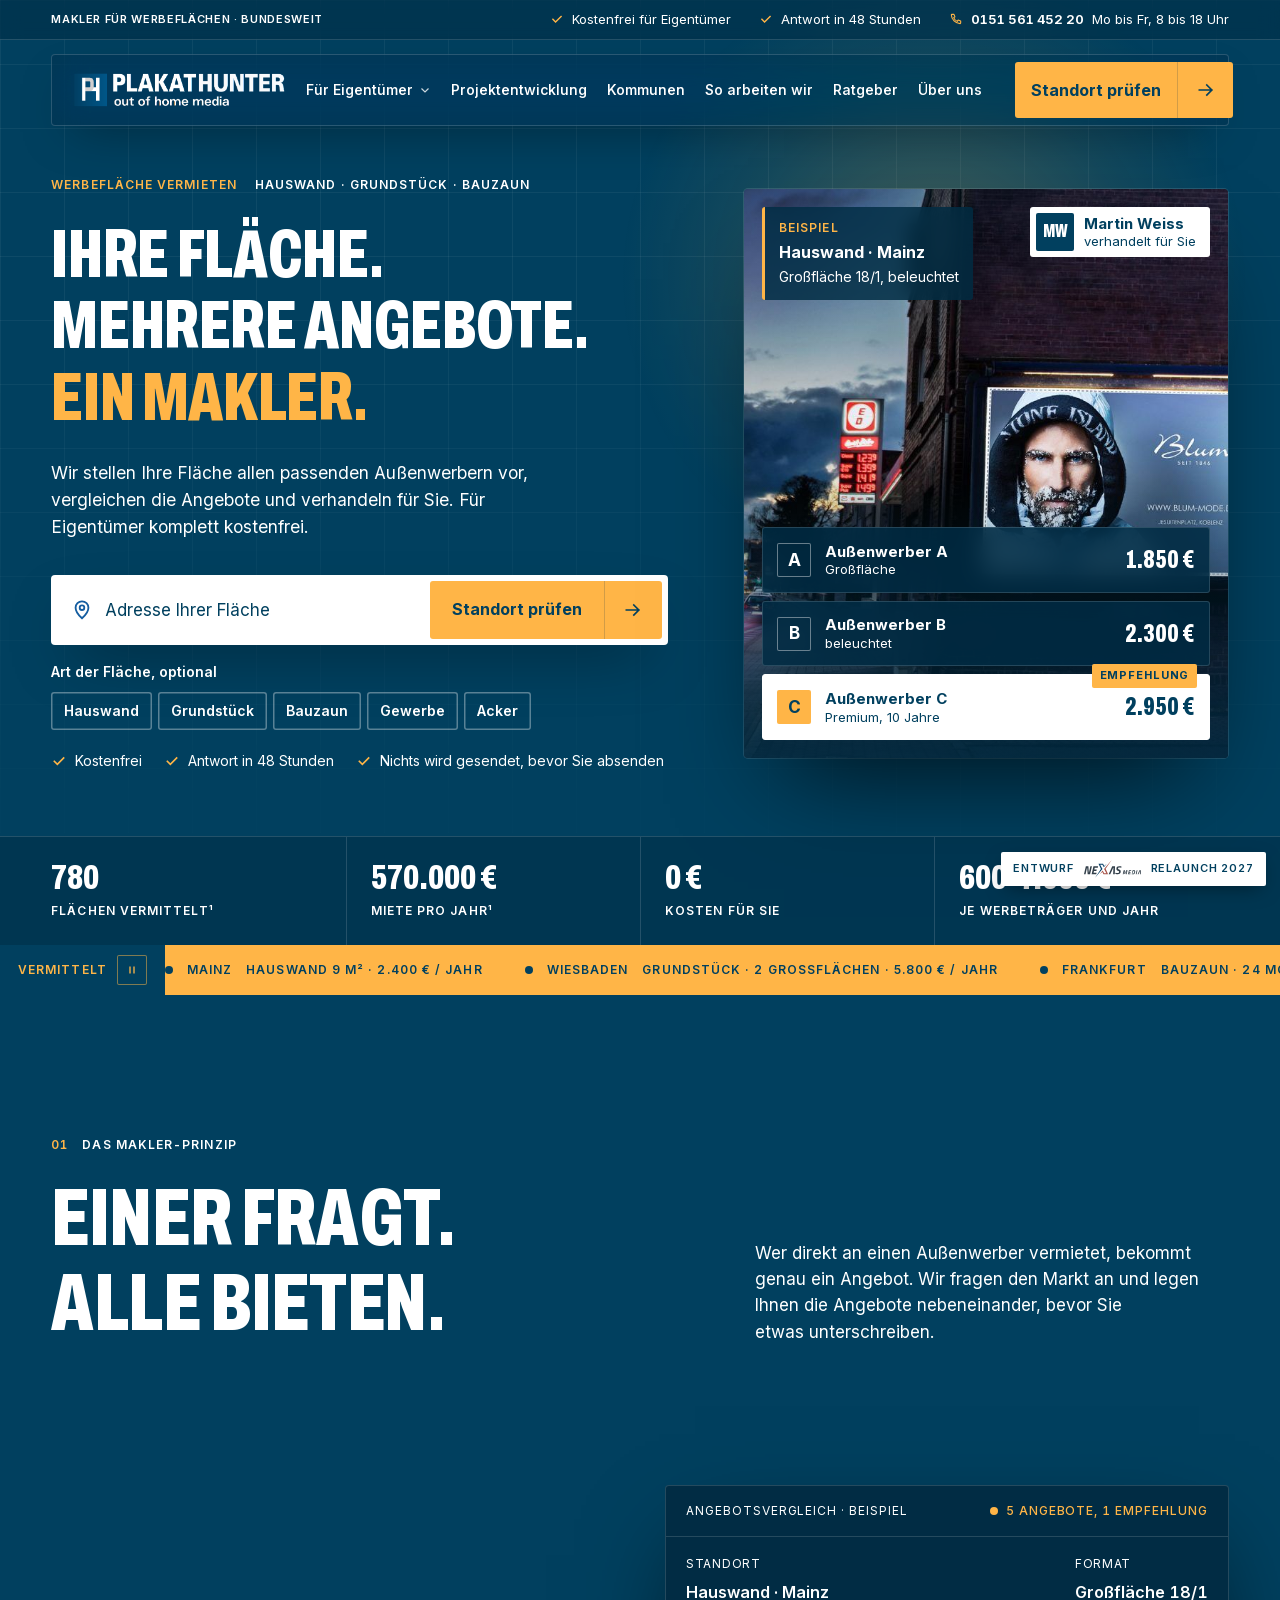
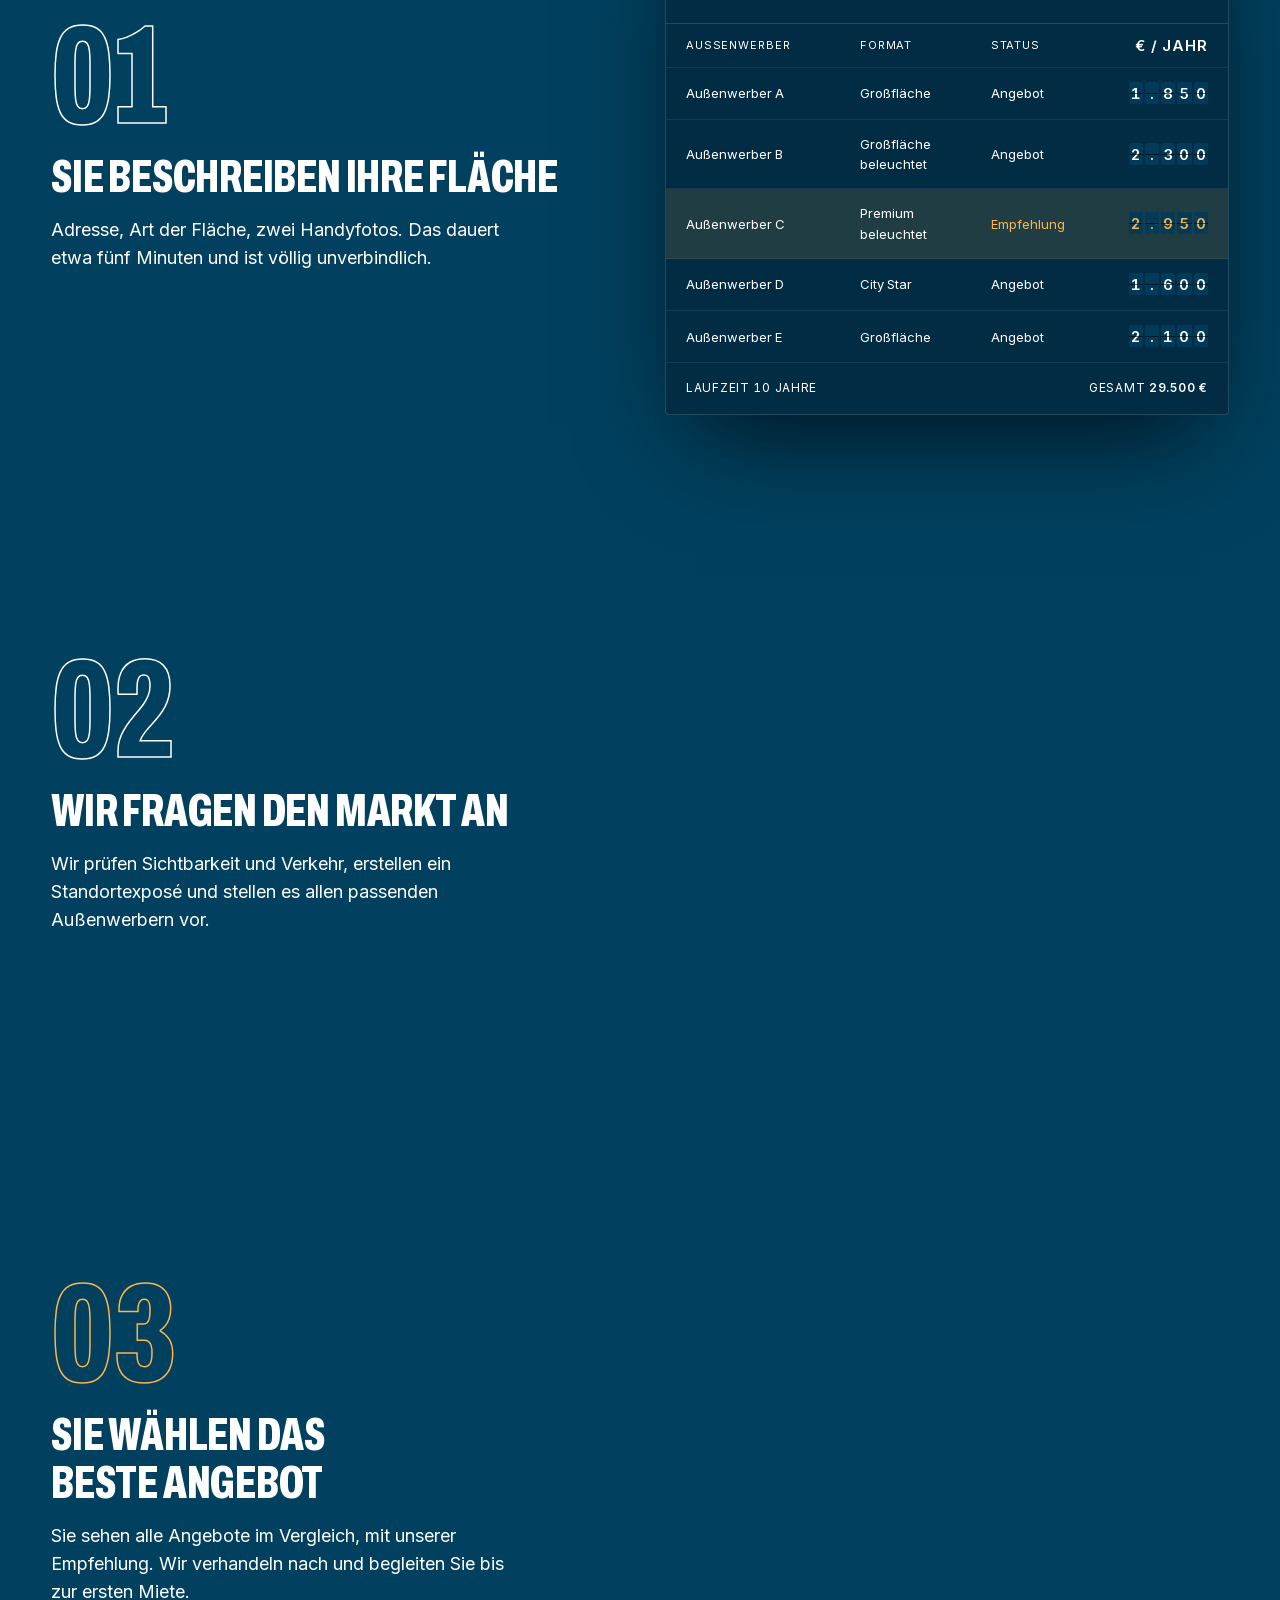
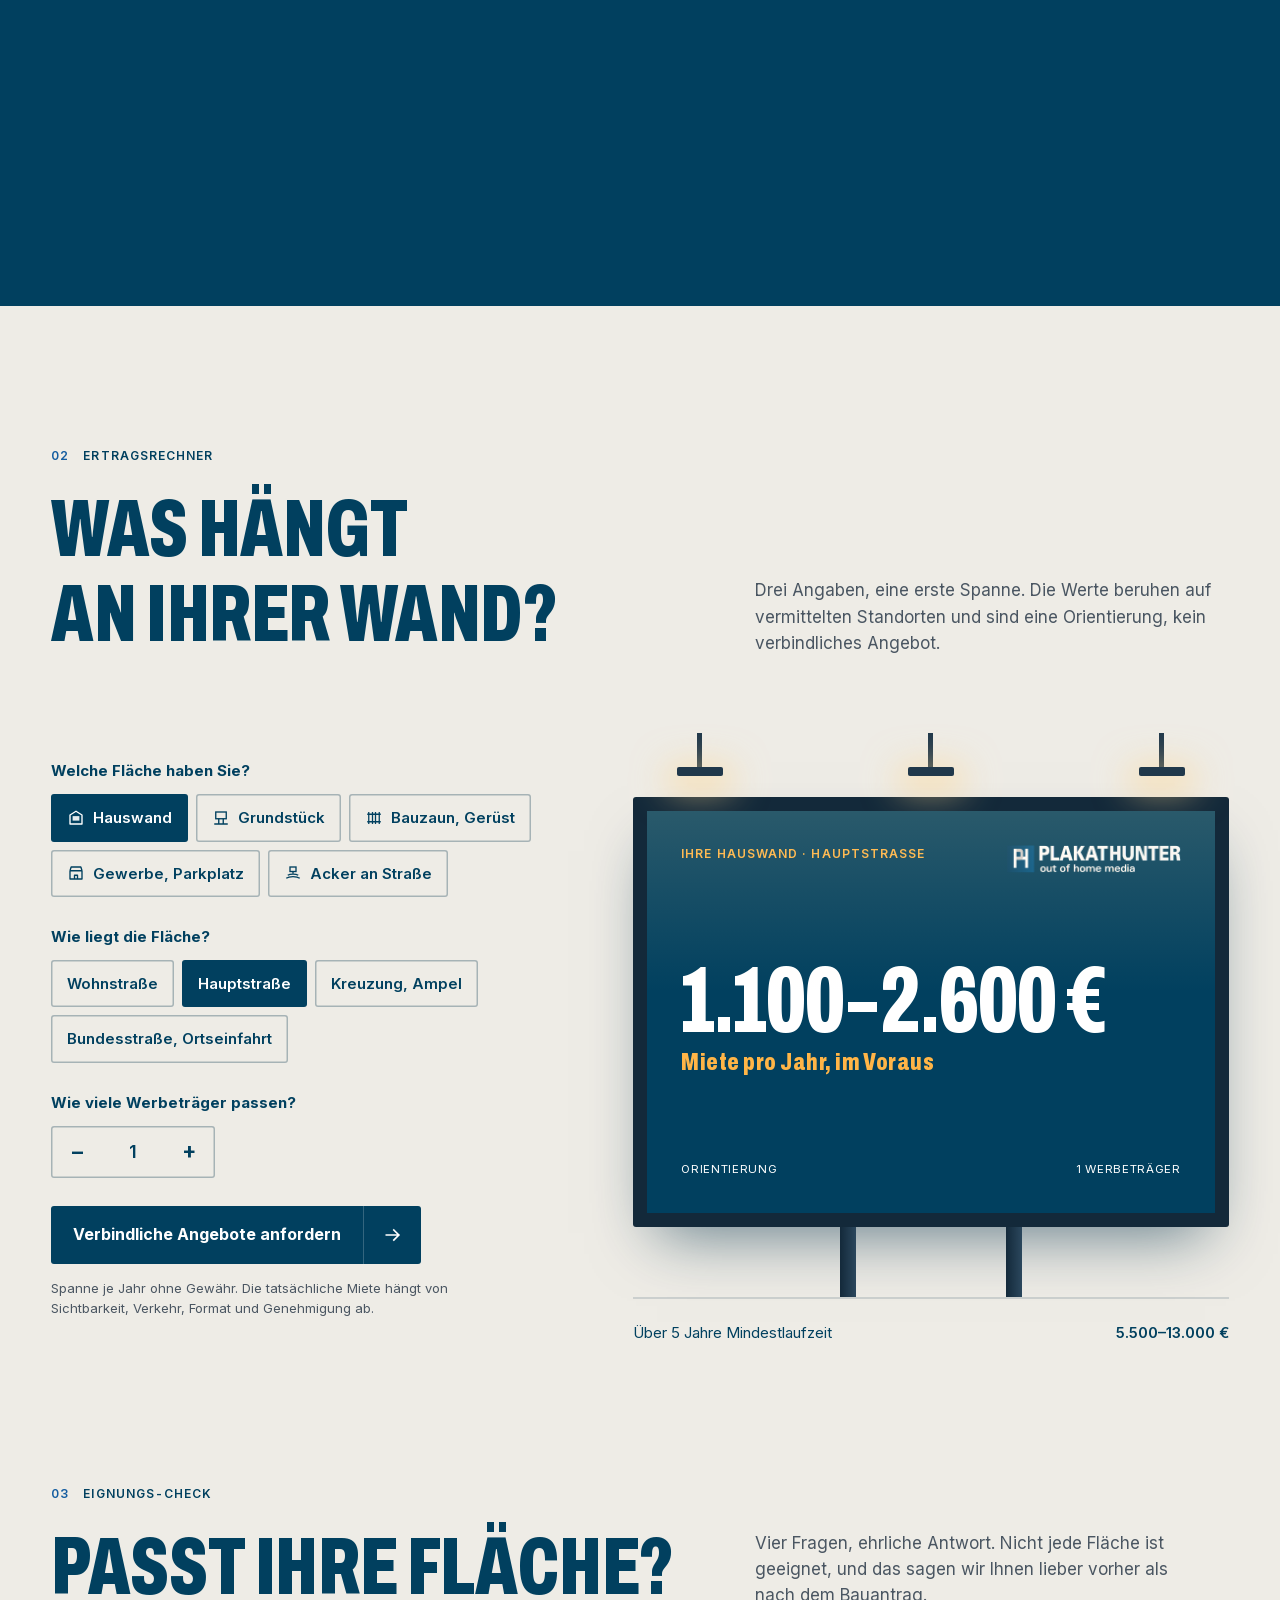
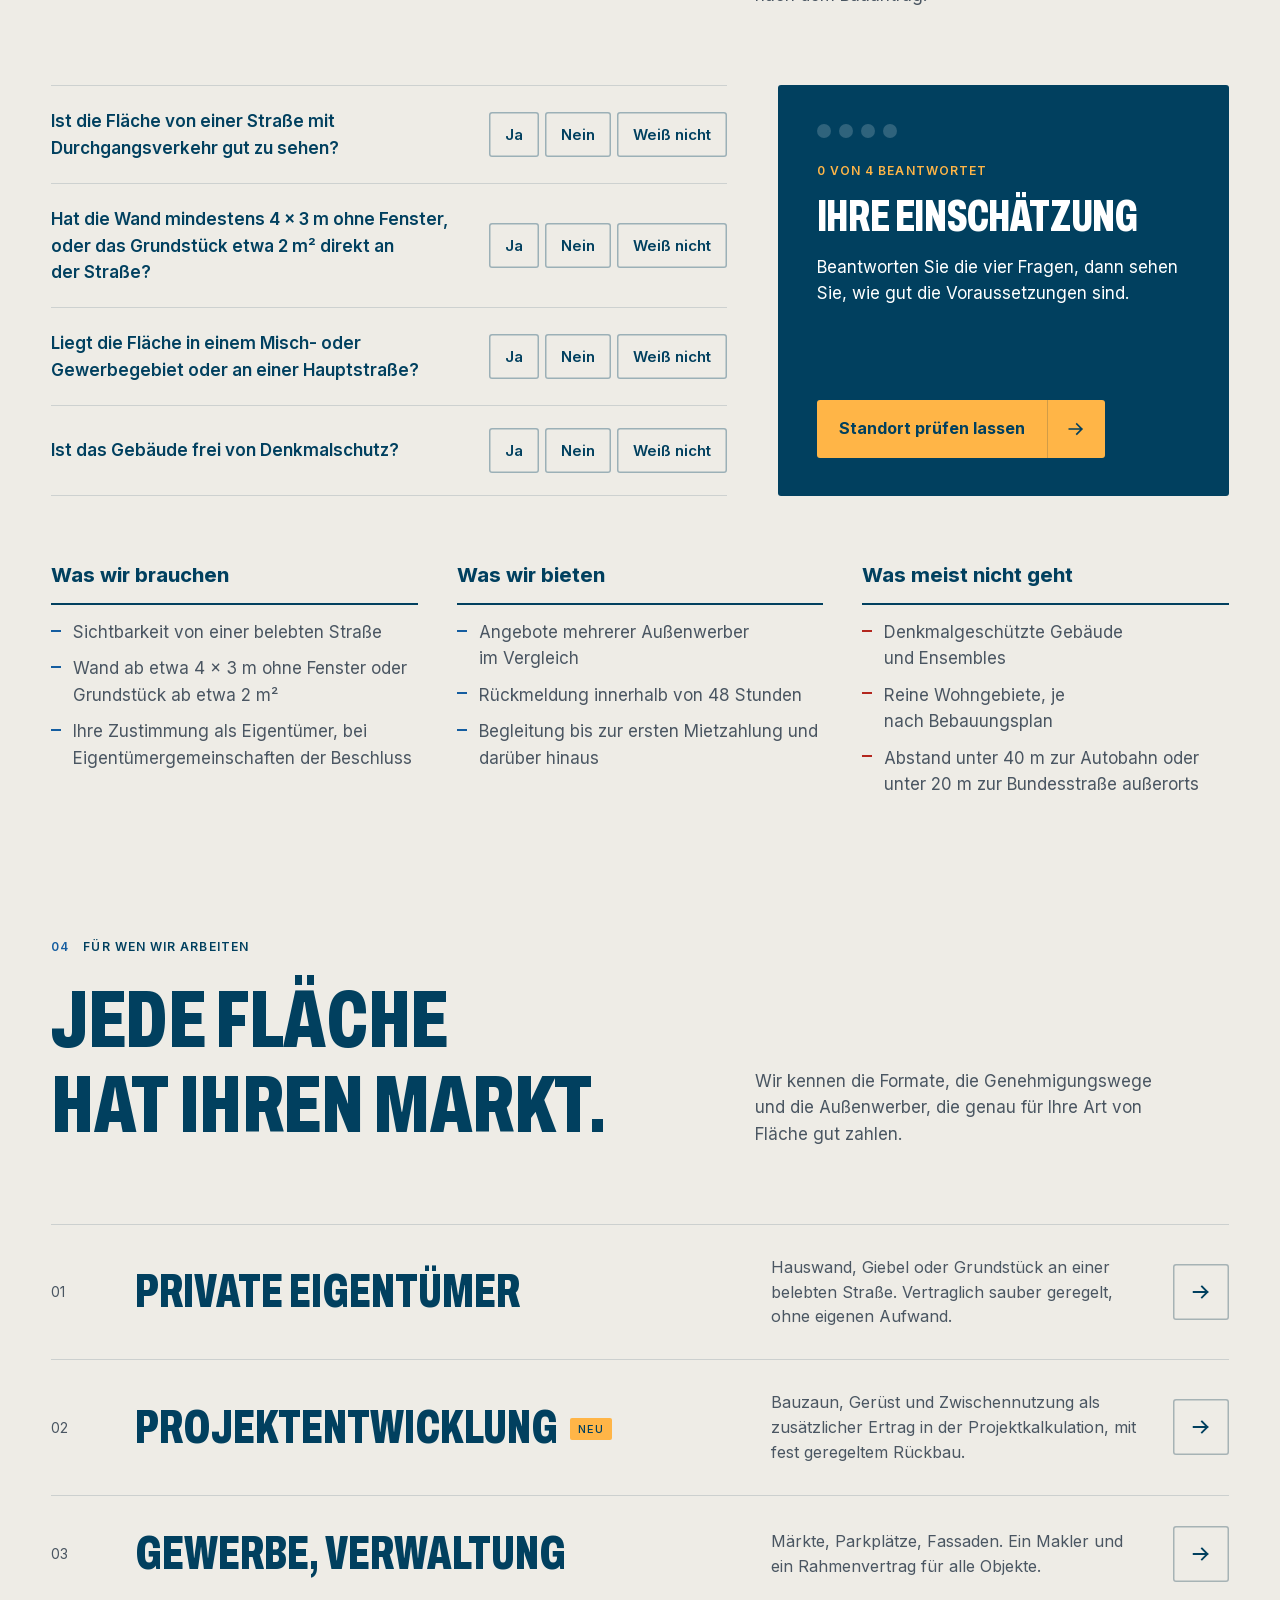
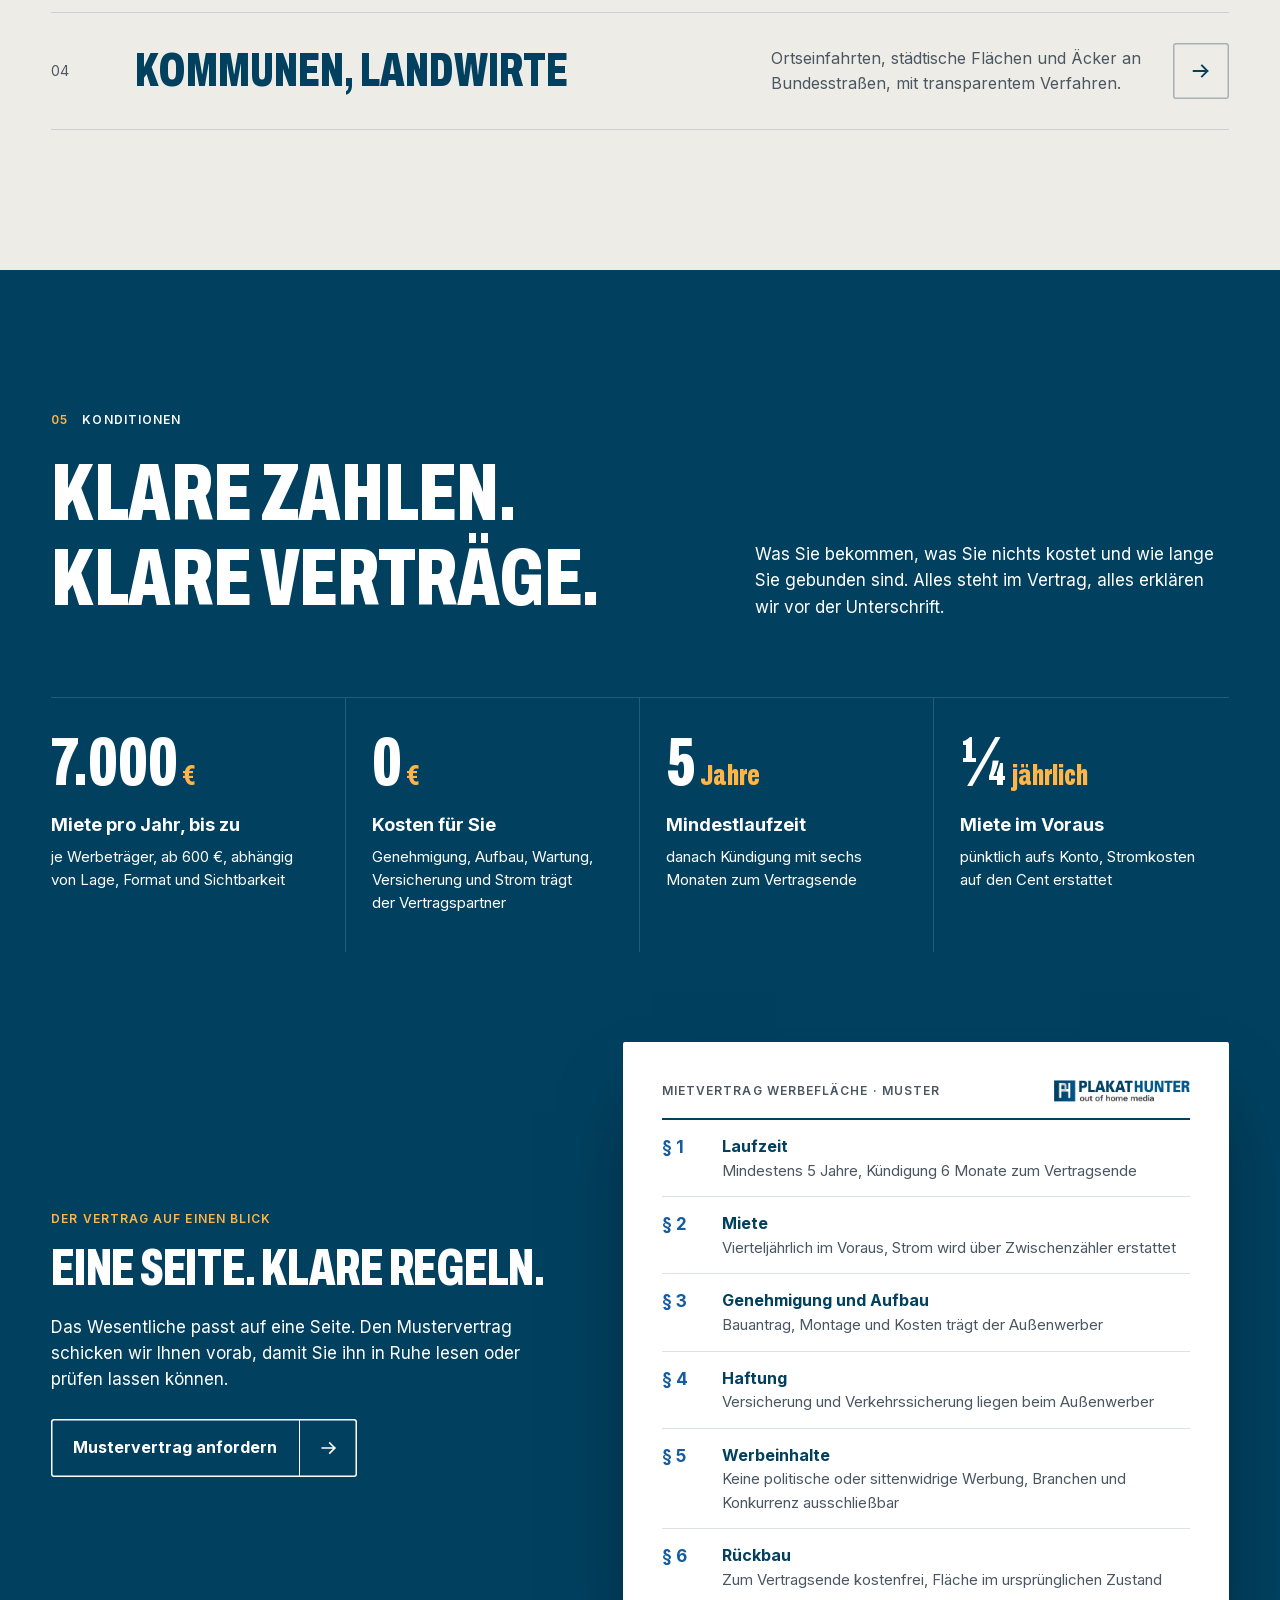
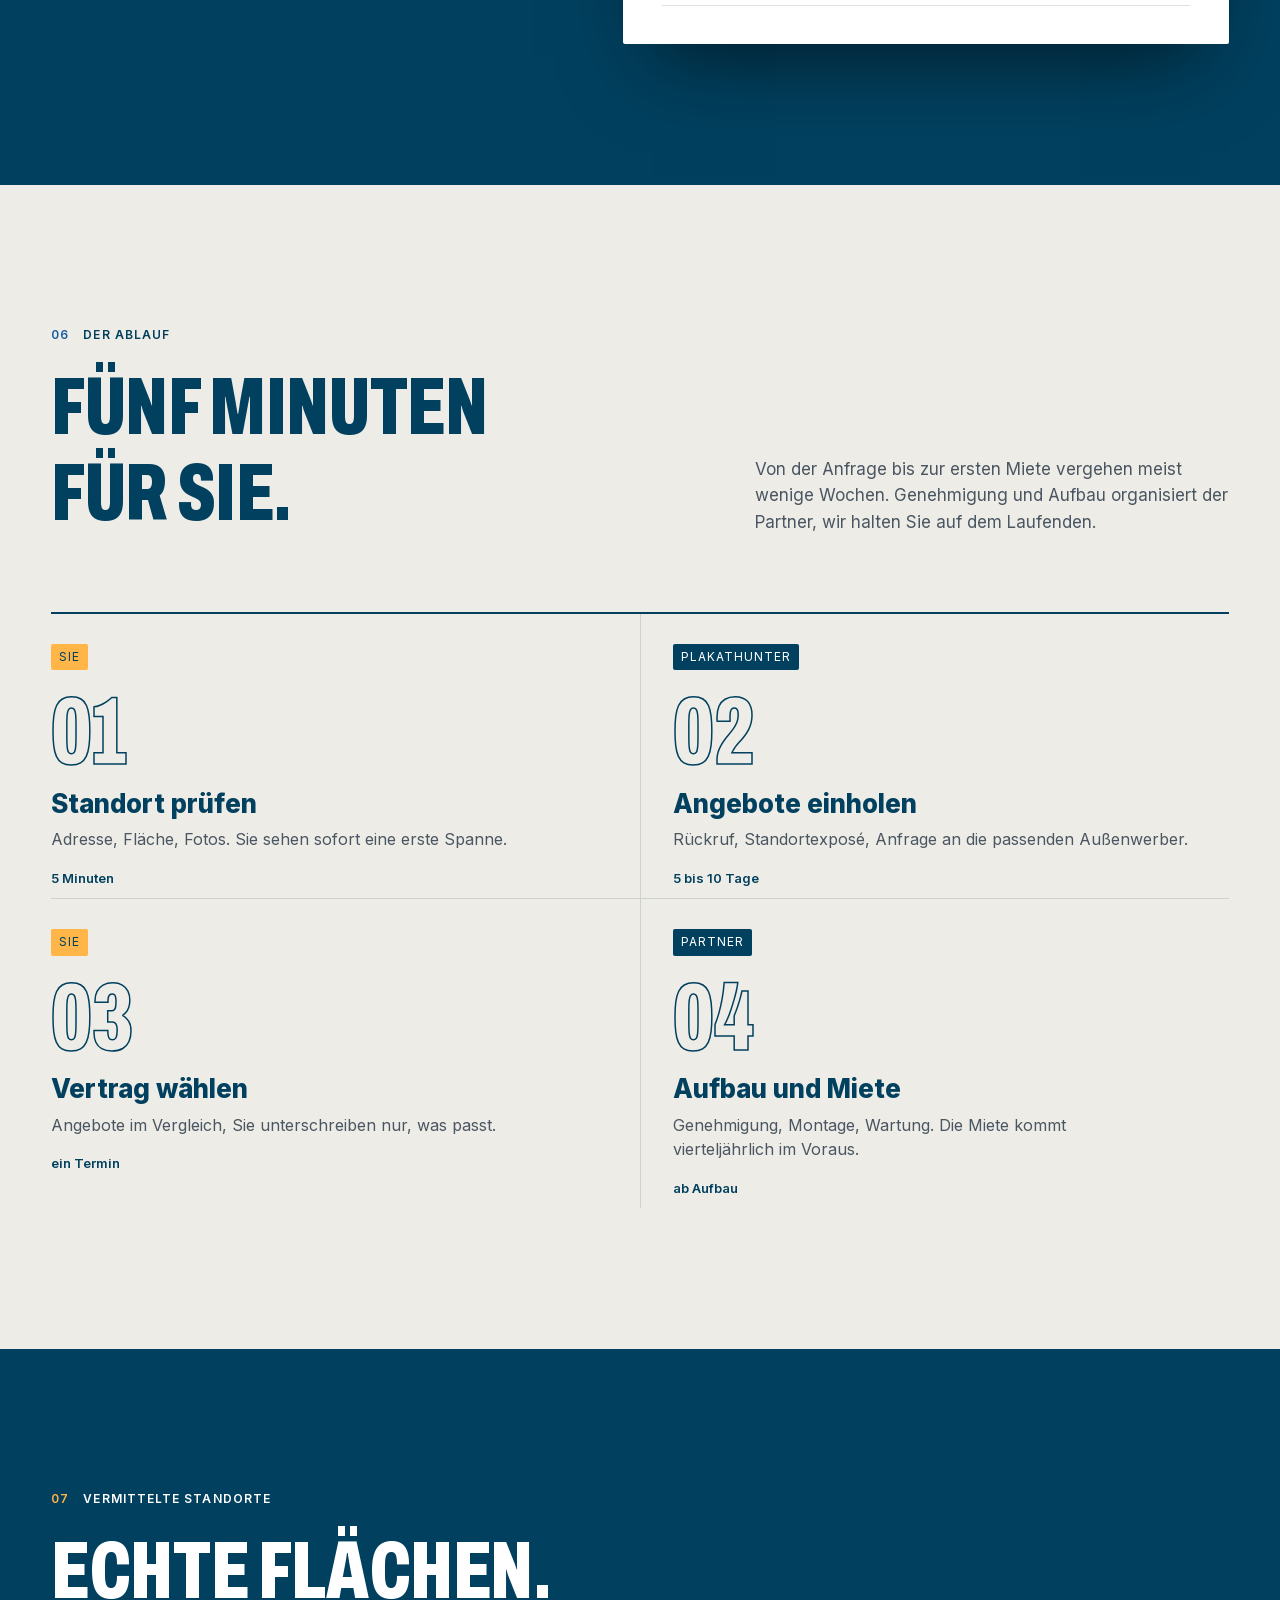
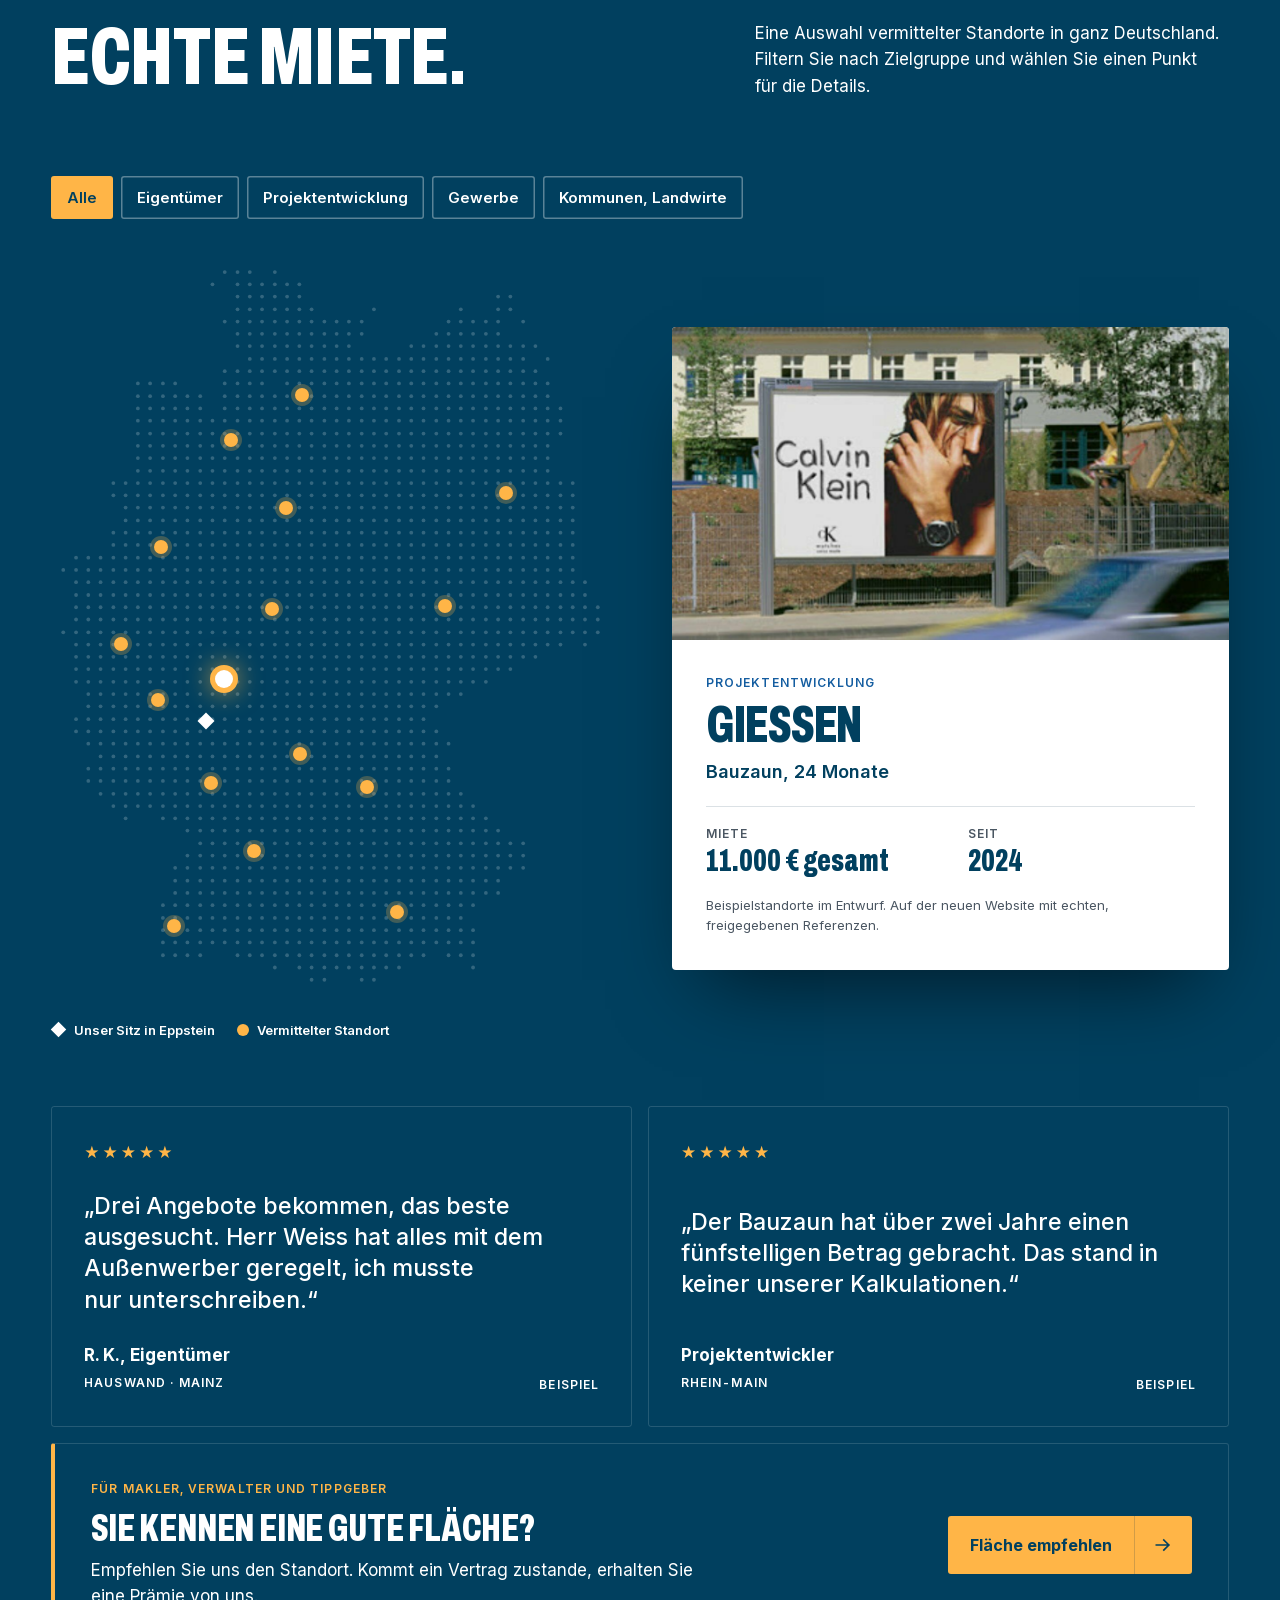
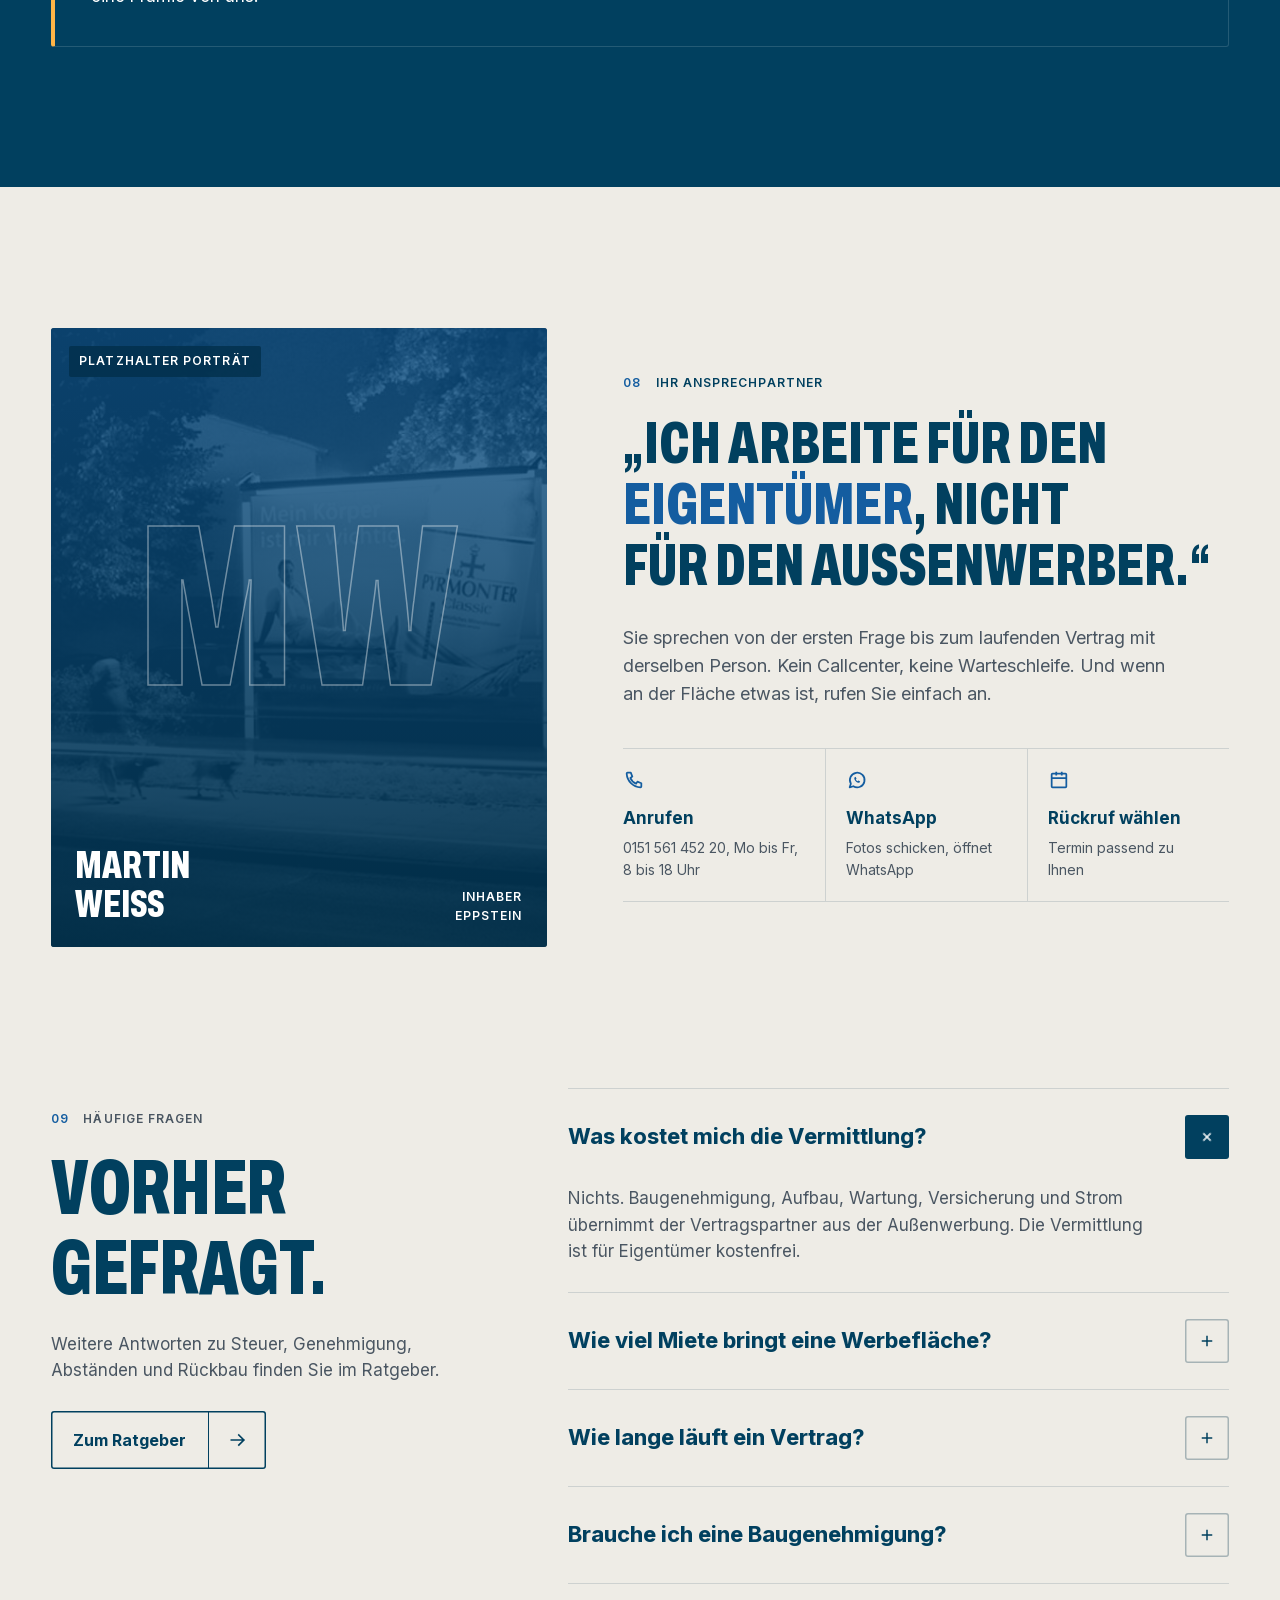
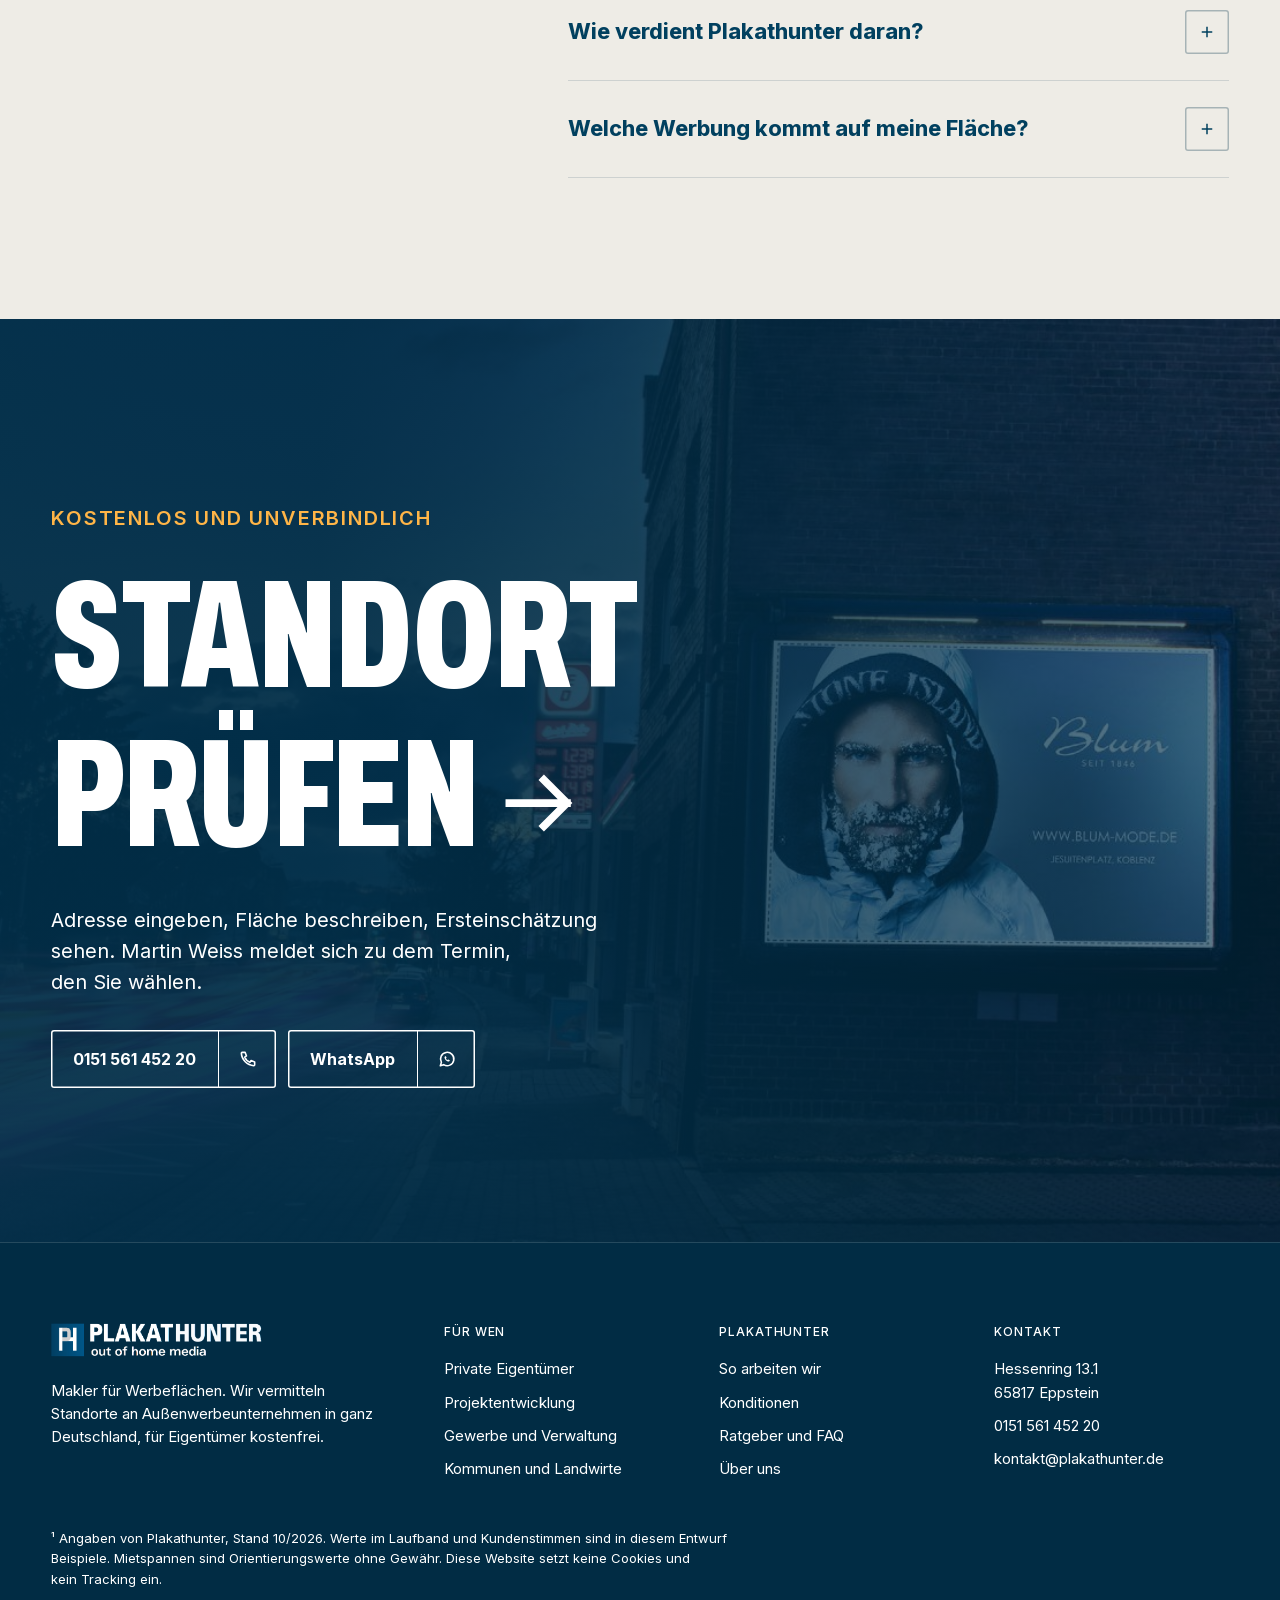
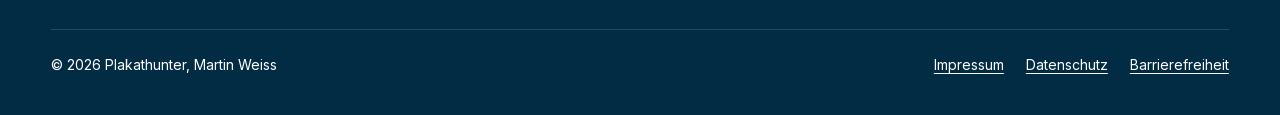
==== commit 4315192d: "Neuer Hero (Fallblatt-Headline, scharfe Bildkarte mit Angeboten, Check-Leiste), interaktive Referenz" ====
--- a/index.html
+++ b/index.html
@@ -54,18 +54,18 @@
 .w{max-width:1360px;margin:0 auto;padding-inline:var(--pad)}
 .nb{white-space:nowrap}
 @media(max-width:380px){h1 .nb,h2 .nb{white-space:normal}}
-.cap{font-family:var(--disp);font-weight:820;font-stretch:64%;text-transform:uppercase;line-height:.9;letter-spacing:-.005em;text-wrap:balance}
+.cap{font-family:var(--disp);font-weight:820;font-stretch:64%;text-transform:uppercase;line-height:1.04;letter-spacing:-.005em;text-wrap:balance}
 p{text-wrap:pretty}
 .lbl{font-family:var(--mono);font-size:.75rem;letter-spacing:.09em;text-transform:uppercase;font-weight:600;font-variant-numeric:tabular-nums}
 .dim{color:var(--dm)}
 .paper{background:var(--paper);color:var(--ink)}
 .paper .dim{color:var(--muted)}
 .sec{padding-block:clamp(80px,11vw,160px)}
-.sh{display:grid;grid-template-columns:minmax(0,1.35fr) minmax(0,1fr);gap:20px 40px;align-items:end;margin-bottom:clamp(40px,6vw,80px)}
+.sh{display:grid;grid-template-columns:minmax(0,1.35fr) minmax(0,1fr);gap:20px clamp(40px,5vw,80px);align-items:end;margin-bottom:clamp(40px,6vw,80px)}
 .sh .lbl{grid-column:1/-1;display:flex;gap:14px;align-items:center}
 .sh .lbl i{font-style:normal;color:var(--sodium)}
 .paper .sh .lbl i{color:var(--blue)}
-.sh h2{font-size:clamp(46px,7.2vw,112px)}
+.sh h2{font-size:clamp(44px,6.4vw,96px)}
 .sh p:not(.lbl){max-width:44ch;justify-self:end;font-size:1.0625rem}
 @media(max-width:900px){.sh{grid-template-columns:1fr}.sh p:not(.lbl){justify-self:start}}
 
@@ -131,7 +131,7 @@
 .mg-card:before{content:"";position:absolute;inset:0;z-index:-1;background:linear-gradient(180deg,rgba(1,44,68,.2),rgba(1,44,68,.92))}
 .mg-card>div{padding:22px}
 .mg-card .lbl{color:var(--sodium)}
-.mg-t{font-family:var(--disp);font-weight:820;font-stretch:64%;text-transform:uppercase;font-size:2.2rem;line-height:.95;margin:8px 0 6px}
+.mg-t{font-family:var(--disp);font-weight:820;font-stretch:64%;text-transform:uppercase;font-size:2.2rem;line-height:1.04;margin:8px 0 6px}
 .mg-s{color:var(--dm);font-size:.9375rem;margin-bottom:16px}
 .bar .tbtn{display:none}
 @media(max-width:1440px){.nl{padding:0 9px;font-size:.875rem}.nl:after{left:9px;right:9px}.nav{margin-left:0}.bar{gap:12px}.bar .btn>span{padding:0 16px}}
@@ -146,57 +146,75 @@
 .mm .btn{margin-top:28px}
 
 /* HERO */
-.hero{position:relative;min-height:100vh;min-height:100svh;display:flex;flex-direction:column;overflow:hidden;isolation:isolate}
-.hero .bg{position:absolute;inset:0;z-index:-2}
-.hero .bg img{width:100%;height:100%;object-fit:cover;object-position:70% 50%;transform:scale(1.08);animation:hz 14s var(--ease) forwards}
-@keyframes hz{to{transform:scale(1)}}
-.hero:before{content:"";position:absolute;inset:0;z-index:-1;background:linear-gradient(90deg,rgba(1,46,72,.95) 0%,rgba(1,46,72,.82) 38%,rgba(1,46,72,.35) 70%,rgba(1,46,72,.55) 100%),linear-gradient(0deg,rgba(1,46,72,1) 0%,rgba(1,46,72,0) 32%)}
-.hero .w{flex:1;display:grid;grid-template-columns:minmax(0,1fr) minmax(360px,440px);gap:clamp(30px,5vw,90px);align-items:end;padding-top:calc(env(safe-area-inset-top,0px) + 170px);padding-bottom:56px;width:100%}
-.hero .lbl{display:flex;flex-wrap:wrap;gap:8px 18px;color:var(--dm);margin-bottom:26px}
-.hero .lbl span:first-child{color:var(--sodium)}
-.hero h1{font-size:clamp(46px,5.4vw,92px);position:relative}
-.hero h1 .ln{display:block;overflow:hidden;padding:.12em 0 .04em;margin-top:-.12em;white-space:nowrap}
-@media(max-width:600px){.hero h1 .ln{white-space:normal}}
+.hero{position:relative;min-height:100vh;min-height:100svh;display:flex;flex-direction:column;overflow:hidden;isolation:isolate;background:var(--night)}
+.hbg{position:absolute;inset:0;z-index:-1;background-image:linear-gradient(rgba(255,255,255,.055) 1px,transparent 1px),linear-gradient(90deg,rgba(255,255,255,.055) 1px,transparent 1px);background-size:64px 64px;-webkit-mask-image:linear-gradient(180deg,#000 30%,transparent 95%);mask-image:linear-gradient(180deg,#000 30%,transparent 95%)}
+.hbg .glow{position:absolute;right:-8%;top:-18%;width:70vw;height:70vw;max-width:1100px;max-height:1100px;border-radius:50%;background:radial-gradient(closest-side,rgba(255,181,71,.28),rgba(255,181,71,.08) 45%,transparent 70%)}
+.hbg .trail{position:absolute;left:-30%;bottom:22%;width:60%;height:2px;background:linear-gradient(90deg,transparent,var(--sodium),transparent);opacity:.7;animation:tr 2.6s .6s var(--ease) forwards;transform:translateX(0)}
+@keyframes tr{to{transform:translateX(260%);opacity:0}}
+.hin{flex:1;display:grid;grid-template-columns:minmax(0,1.12fr) minmax(0,.88fr);gap:clamp(48px,6vw,120px);align-items:center;padding-top:calc(env(safe-area-inset-top,0px) + 176px);padding-bottom:64px;width:100%}
+.hk{display:flex;flex-wrap:wrap;gap:6px 18px;margin-bottom:24px}
+.hk span:first-child{color:var(--sodium)}
+.hero h1{font-size:clamp(44px,5.3vw,90px);position:relative}
+.hero h1 .ln{display:block;overflow:hidden;padding:.08em 0 .02em;margin-top:-.08em;white-space:nowrap}
 .hero h1 .ln>span{display:block;transform:translateY(105%);animation:up 1s var(--ease) forwards}
 .hero h1 .ln:nth-child(2)>span{animation-delay:.12s}.hero h1 .ln:nth-child(3)>span{animation-delay:.24s}
 .hero h1 .ln:nth-child(3){color:var(--sodium)}
 @keyframes up{to{transform:none}}
-.hero .lead{margin-top:28px;font-size:clamp(1.0625rem,1.4vw,1.25rem);max-width:46ch;color:var(--dm);opacity:0;animation:fi .8s .5s forwards}
+.flap{position:relative;display:inline-block;vertical-align:top}
+.flap .ghost{visibility:hidden}
+.flap .fv{position:absolute;left:0;top:0;white-space:nowrap;perspective:600px}
+.flap .fv i{display:inline-block;font-style:normal;transform-origin:50% 60%}
+.flap .fv i.fl{animation:flp .5s var(--ease) both}
+@keyframes flp{0%{transform:rotateX(-95deg);opacity:0}100%{transform:none;opacity:1}}
+.hero .lead{margin-top:26px;font-size:clamp(1.0625rem,1.35vw,1.25rem);max-width:44ch;opacity:0;animation:fi .8s .5s forwards}
 @keyframes fi{to{opacity:1}}
-.hero .ctas{display:flex;flex-wrap:wrap;gap:12px;margin-top:34px;opacity:0;animation:fi .8s .65s forwards}
-
-/* Standort-Check Panel */
-.chk{background:rgba(1,44,68,.8);backdrop-filter:blur(22px) saturate(1.3);-webkit-backdrop-filter:blur(22px) saturate(1.3);border:1px solid var(--dl);border-radius:4px;padding:26px;position:relative;opacity:0;transform:translateY(24px);animation:pn 1s .45s var(--ease) forwards}
-@keyframes pn{to{opacity:1;transform:none}}
-.chk:before{content:"";position:absolute;left:-1px;right:-1px;top:-1px;height:3px;background:var(--sodium)}
-.chk .top{display:flex;justify-content:space-between;color:var(--dm);margin-bottom:16px}
-.chk .top b{color:var(--sodium);font-weight:500}
-.chk h2{font-size:2.4rem;margin-bottom:20px}
-.fld{display:block;margin-bottom:18px}
-.fld>span{display:block;font-size:.875rem;font-weight:600;margin-bottom:8px}
-.inp{display:flex;align-items:center;gap:10px;height:56px;padding:0 14px;background:rgba(255,255,255,.06);border:1.5px solid rgba(255,255,255,.28);border-radius:3px;transition:border-color .2s,background .2s}
-.inp:focus-within{border-color:var(--sodium);background:rgba(255,255,255,.1)}
-.inp svg{flex:none;color:var(--sodium)}
-.inp input{flex:1;min-width:0;height:100%;background:none;border:0;outline:0;font-size:1.0625rem}
-.inp input::placeholder{color:#fff}
-.chk fieldset{border:0;margin-bottom:22px}
-.chk legend{font-size:.875rem;font-weight:600;margin-bottom:8px}
+.hq{display:flex;margin-top:34px;max-width:620px;border-radius:4px;background:#fff;padding:6px;box-shadow:0 24px 60px -24px rgba(0,0,0,.6);opacity:0;animation:fi .8s .65s forwards}
+.hq-in{flex:1;display:flex;align-items:center;gap:12px;padding:0 12px 0 14px;color:var(--ink);min-width:0}
+.hq-in svg{flex:none;color:var(--blue)}
+.hq-in input{flex:1;min-width:0;height:58px;border:0;outline:0;background:none;font-size:1.0625rem;font-weight:600;color:var(--ink)}
+.hq-in input::placeholder{color:var(--ink);font-weight:400}
+.hq:focus-within{outline:3px solid var(--sodium);outline-offset:3px}
+.hq .btn{height:58px}.hq .btn>b{width:58px}
+.hq-t{display:flex;flex-wrap:wrap;align-items:center;gap:10px 16px;margin-top:16px;opacity:0;animation:fi .8s .75s forwards}
+.hq-l{font-size:.875rem;font-weight:600}
+.hq-f{display:flex;flex-wrap:wrap;gap:8px 22px;list-style:none;margin-top:20px;font-size:.875rem;opacity:0;animation:fi .8s .85s forwards}
+.hq-f li{display:flex;align-items:center;gap:8px}
+.hq-f svg{color:var(--sodium)}
 .seg{display:flex;flex-wrap:wrap;gap:6px}
-.seg button{padding:9px 13px;font-size:.875rem;font-weight:550;border-radius:3px;box-shadow:inset 0 0 0 1.5px rgba(255,255,255,.28);transition:all .2s}
+.seg button{padding:8px 13px;font-size:.875rem;font-weight:600;border-radius:3px;box-shadow:inset 0 0 0 1.5px rgba(255,255,255,.35);transition:all .2s}
 .seg button:hover{box-shadow:inset 0 0 0 1.5px #fff}
 .seg button[aria-pressed="true"]{background:#fff;color:var(--ink);box-shadow:none}
-.chk .fine{display:flex;flex-wrap:wrap;gap:6px 16px;margin-top:14px;color:var(--dm);font-size:.8125rem}
-.chk .fine span{display:inline-flex;gap:6px;align-items:center}
-.chk .fine svg{color:var(--sodium)}
-
-.hstats{border-top:1px solid var(--dl);position:relative}
+.hc{position:relative;margin:0;aspect-ratio:4/4.7;max-height:calc(100svh - 230px);width:100%;justify-self:end;border-radius:4px;overflow:hidden;box-shadow:0 50px 100px -40px rgba(0,0,0,.75),0 0 0 1px rgba(255,255,255,.12);opacity:0;transform:translateY(30px) scale(.98);animation:hcIn 1.2s .3s var(--ease) forwards}
+@keyframes hcIn{to{opacity:1;transform:none}}
+.hc>img{width:100%;height:100%;object-fit:cover;object-position:72% 50%}
+.hc:after{content:"";position:absolute;inset:0;background:linear-gradient(180deg,rgba(1,44,68,.25),rgba(1,44,68,0) 30%,rgba(1,44,68,0) 50%,rgba(1,44,68,.85))}
+.hc-tag{position:absolute;z-index:2;left:18px;top:18px;display:grid;gap:2px;background:rgba(1,44,68,.82);backdrop-filter:blur(10px);-webkit-backdrop-filter:blur(10px);padding:12px 14px;border-radius:3px;border-left:3px solid var(--sodium);font-size:.875rem}
+.hc-tag .lbl{color:var(--sodium)}
+.hc-tag b{font-size:1rem}
+.hc-off{position:absolute;z-index:2;left:18px;right:18px;bottom:18px;display:grid;gap:8px}
+.of{display:flex;align-items:center;gap:14px;padding:12px 14px;border-radius:3px;background:rgba(1,44,68,.86);backdrop-filter:blur(12px);-webkit-backdrop-filter:blur(12px);border:1px solid rgba(255,255,255,.14);opacity:0;transform:translateY(16px);animation:ofIn .7s var(--ease) forwards}
+.of:nth-child(1){animation-delay:1.4s}.of:nth-child(2){animation-delay:2.1s}.of:nth-child(3){animation-delay:2.8s}
+@keyframes ofIn{to{opacity:1;transform:none}}
+.o-k{flex:none;width:34px;height:34px;display:grid;place-items:center;border-radius:2px;font-weight:700;box-shadow:inset 0 0 0 1px rgba(255,255,255,.4)}
+.o-t{flex:1;min-width:0;font-size:.8125rem;line-height:1.3}
+.o-t b{display:block;font-size:.9375rem}
+.o-v{font-family:var(--disp);font-weight:820;font-stretch:64%;font-size:1.6rem;font-variant-numeric:tabular-nums}
+.of.best{background:#fff;color:var(--ink);border-color:#fff;position:relative}
+.of.best .o-k{background:var(--sodium);box-shadow:none}
+.o-b{position:absolute;right:12px;top:-11px;font-size:.6875rem;font-weight:700;letter-spacing:.08em;text-transform:uppercase;background:var(--sodium);color:var(--ink);padding:3px 8px;border-radius:2px}
+.hc-p{position:absolute;z-index:2;right:18px;top:18px;display:flex;align-items:center;gap:10px;background:#fff;color:var(--ink);padding:6px 14px 6px 6px;border-radius:3px;font-size:.8125rem;line-height:1.25}
+.hc-p b{display:block;font-size:.9375rem}
+.av2{width:38px;height:38px;border-radius:2px;background:var(--ink);color:#fff;display:grid;place-items:center;font-family:var(--disp);font-weight:820;font-stretch:64%;font-size:1.1rem}
+.hstats{border-top:1px solid var(--dl);position:relative;background:rgba(1,44,68,.5)}
 .hstats .w{display:grid;grid-template-columns:repeat(4,1fr)}
-.hstats div.s{padding:20px 0 24px;border-left:1px solid var(--dl);padding-left:22px}
+.hstats div.s{padding:22px 0 24px 24px;border-left:1px solid var(--dl)}
 .hstats div.s:first-child{border-left:0;padding-left:0}
-.hstats .n{font-family:var(--disp);display:block;font-weight:800;font-stretch:66%;font-size:clamp(28px,2.8vw,40px);line-height:1}
-.hstats .lbl{color:var(--dm);margin-top:8px;display:block}
-@media(max-width:1000px){.hero .w{grid-template-columns:1fr;align-items:start}.chk{max-width:560px}}
-@media(max-width:760px){.hstats .w{grid-template-columns:1fr 1fr}.hstats div.s:nth-child(3){border-left:0;padding-left:0}.hstats div.s{border-top:1px solid var(--dl)}.hstats div.s:nth-child(-n+2){border-top:0}.hero .bg img{object-position:80% 50%}.chk{padding:20px}.hero .ctas .btn-o{display:none}}
+.hstats .n{display:block;font-family:var(--disp);font-weight:820;font-stretch:66%;font-size:clamp(30px,2.8vw,42px);line-height:1.04}
+.hstats .lbl{margin-top:6px;display:block}
+@media(max-width:1100px){.hin{grid-template-columns:1fr;padding-top:calc(env(safe-area-inset-top,0px) + 150px)}.hc{justify-self:stretch;aspect-ratio:16/10;max-height:none}}
+@media(max-width:900px){.hin{padding-top:calc(env(safe-area-inset-top,0px) + 110px)}}
+@media(max-width:760px){.hstats .w{grid-template-columns:1fr 1fr}.hstats div.s:nth-child(3){border-left:0;padding-left:0}.hstats div.s{border-top:1px solid var(--dl)}.hstats div.s:nth-child(-n+2){border-top:0}}
+@media(max-width:600px){.hq{flex-direction:column;gap:6px}.hq-in input{height:52px}.hq .btn{width:100%}.hq .btn>span{flex:1}.hc{aspect-ratio:4/5}.hc-p{display:none}.o-t{font-size:.75rem}.hero h1 .ln{white-space:normal}}
 
 /* Ticker */
 .tick{background:var(--sodium);color:var(--ink);display:flex;align-items:stretch;overflow:hidden;position:relative}
@@ -290,7 +308,7 @@
 .tl li{border-bottom:1px solid var(--ll)}
 .tl button{width:100%;display:grid;grid-template-columns:56px minmax(0,1.3fr) minmax(0,.8fr) 56px;gap:28px;align-items:center;padding:30px 0;text-align:left;position:relative;transition:padding .4s var(--ease)}
 .tl .nr{font-family:var(--mono);font-size:.875rem;color:var(--muted)}
-.tl .tt{font-family:var(--disp);font-weight:820;font-stretch:64%;text-transform:uppercase;font-size:clamp(32px,3.7vw,58px);line-height:.92;overflow-wrap:anywhere;hyphens:manual}
+.tl .tt{font-family:var(--disp);font-weight:820;font-stretch:64%;text-transform:uppercase;font-size:clamp(32px,3.7vw,58px);line-height:1.04;overflow-wrap:anywhere;hyphens:manual}
 .tl .tt small{display:inline-block;vertical-align:.9em;margin-left:12px;white-space:nowrap;font-family:var(--mono);font-weight:500;font-size:.6875rem;letter-spacing:.08em;padding:4px 8px;background:var(--sodium);color:var(--ink);border-radius:2px;line-height:1.3}
 .tl .ds{color:var(--muted);font-size:1rem;max-width:44ch}
 .tl .ar{width:56px;height:56px;border-radius:3px;box-shadow:inset 0 0 0 1.5px rgba(1,46,72,.3);display:grid;place-items:center;transition:all .35s var(--ease)}
@@ -319,15 +337,15 @@
 
 /* ABLAUF */
 .ab{display:grid;grid-template-columns:repeat(4,minmax(0,1fr));border-top:2px solid var(--ink)}
-.ab li{list-style:none;padding:28px 28px 10px 0}
-.ab li+li{padding-left:28px;border-left:1px solid var(--ll)}
+.ab li{list-style:none;padding:28px 32px 10px 0}
+.ab li+li{padding-left:32px;border-left:1px solid var(--ll)}
 .ab .who{font-family:var(--mono);font-size:.75rem;letter-spacing:.08em;text-transform:uppercase;display:inline-block;padding:4px 8px;border-radius:2px;background:var(--ink);color:#fff}
 .ab .who.y{background:var(--sodium);color:var(--ink)}
 .ab .n{font-family:var(--disp);display:block;font-weight:820;font-stretch:62%;font-size:96px;line-height:.85;color:transparent;-webkit-text-stroke:1.5px var(--ink);margin:22px 0 16px}
 .ab h3{font-size:1.625rem;font-weight:800;line-height:1.05;margin-bottom:10px}
 .ab p{color:var(--muted);font-size:1rem}
 .ab .t{font-family:var(--mono);font-size:.8125rem;margin-top:16px;font-weight:600;color:var(--ink)}
-@media(max-width:1100px){.ab{grid-template-columns:1fr 1fr}.ab li:nth-child(3){padding-left:0;border-left:0}.ab li:nth-child(n+3){border-top:1px solid var(--ll)}}
+@media(max-width:1320px){.ab{grid-template-columns:1fr 1fr}.ab li:nth-child(3){padding-left:0;border-left:0}.ab li:nth-child(n+3){border-top:1px solid var(--ll)}}
 @media(max-width:600px){.ab{grid-template-columns:1fr}.ab li{padding-left:0!important;border-left:0!important;padding-right:0}.ab li+li{border-top:1px solid var(--ll)}}
 
 /* REFERENZEN */
@@ -352,6 +370,40 @@
 .qs .stars{color:var(--sodium);letter-spacing:3px}
 @media(max-width:800px){.qs{grid-template-columns:1fr}.gal figure{width:86vw}.gal .im{aspect-ratio:1.8/1}.gal figcaption{flex-direction:column;gap:4px}.gal figcaption .lbl{text-align:left}}
 
+/* KARTE */
+.mfil{display:flex;flex-wrap:wrap;gap:8px;margin-bottom:28px}
+.mfil button{padding:10px 16px;font-weight:600;font-size:.9375rem;border-radius:3px;box-shadow:inset 0 0 0 1.5px rgba(255,255,255,.35)}
+.mfil button:hover{box-shadow:inset 0 0 0 1.5px #fff}
+.mfil button[aria-pressed="true"]{background:var(--sodium);color:var(--ink);box-shadow:none}
+.mgrid{display:grid;grid-template-columns:minmax(0,1fr) minmax(0,1fr);gap:clamp(32px,5vw,90px);align-items:center}
+.dmap{position:relative;width:100%;max-width:560px;justify-self:center;aspect-ratio:1000/1356}
+.dmap svg{position:absolute;inset:0;width:100%;height:100%}
+.dmap .dots{fill:rgba(255,255,255,.2)}
+.mp{position:absolute;width:28px;height:28px;transform:translate(-50%,-50%);border-radius:50%;display:grid;place-items:center;transition:transform .3s var(--ease),opacity .3s}
+.mp:before{content:"";width:14px;height:14px;border-radius:50%;background:var(--sodium);box-shadow:0 0 0 4px rgba(255,181,71,.25);transition:all .3s var(--ease)}
+.mp:hover{transform:translate(-50%,-50%) scale(1.25)}
+.mp[aria-pressed="true"]:before{width:18px;height:18px;background:#fff;box-shadow:0 0 0 5px var(--sodium),0 0 24px 6px rgba(255,181,71,.6)}
+.mp.off{opacity:.15;pointer-events:none}
+.dmap .hqm{position:absolute;transform:translate(-50%,-50%);display:block;pointer-events:none}
+.dmap .hqm i{display:block;width:12px;height:12px;background:#fff;transform:rotate(45deg);flex:none}
+.mleg{position:absolute;left:0;right:0;top:100%;margin-top:18px;display:flex;flex-wrap:wrap;gap:8px 22px;font-size:.8125rem;font-weight:600}
+.mleg span{display:flex;align-items:center;gap:8px}
+.mleg .lq{display:block;flex:none;margin:0 2px;width:11px;height:11px;background:#fff;transform:rotate(45deg)}
+.mleg .lp{display:block;flex:none;width:12px;height:12px;border-radius:50%;background:var(--sodium)}
+.dmap{margin-bottom:48px}
+.mcard{background:#fff;color:var(--ink);border-radius:4px;overflow:hidden;box-shadow:0 40px 80px -30px rgba(0,0,0,.6)}
+.mim{aspect-ratio:16/9;overflow:hidden;background:var(--paper-2)}
+.mim img{width:100%;height:100%;object-fit:cover;transition:opacity .35s}
+.mbd{padding:clamp(22px,3vw,34px)}
+.mbd .lbl{color:var(--blue)}
+.mbd h3{font-size:clamp(40px,4vw,60px);margin:6px 0 6px}
+.mbd>p#mF{font-size:1.125rem;font-weight:600}
+.mbd dl{display:grid;grid-template-columns:1fr 1fr;gap:16px 36px;margin-top:20px;padding-top:18px;border-top:1px solid var(--ll)}
+.mbd dt{font-size:.75rem;font-weight:600;letter-spacing:.08em;text-transform:uppercase;color:var(--muted)}
+.mbd dd{font-family:var(--disp);font-weight:820;font-stretch:66%;font-size:1.9rem;line-height:1.1}
+.mnote{margin-top:18px;font-size:.8125rem;color:var(--muted)}
+@media(max-width:900px){.mgrid{grid-template-columns:1fr}.dmap{max-width:420px}}
+
 /* MARTIN */
 .mw{display:grid;grid-template-columns:.9fr 1.1fr;gap:clamp(30px,6vw,110px);align-items:center}
 .por{position:relative;aspect-ratio:4/5;border-radius:3px;overflow:hidden;background:var(--ink)}
@@ -360,9 +412,9 @@
 .por .mono{font-family:var(--disp);position:absolute;inset:0;z-index:2;display:grid;place-items:center;font-weight:820;font-stretch:62%;font-size:clamp(150px,18vw,280px);color:transparent;-webkit-text-stroke:1.5px rgba(255,255,255,.4);padding-bottom:12%}
 .por .tag{position:absolute;z-index:3;left:18px;top:18px;color:#fff;background:rgba(1,46,72,.75);padding:6px 10px;border-radius:2px}
 .por .nm{position:absolute;z-index:3;left:24px;right:24px;bottom:22px;color:#fff;display:flex;justify-content:space-between;align-items:end;gap:12px}
-.por .nm b{font-family:var(--disp);font-weight:820;font-stretch:64%;text-transform:uppercase;font-size:2.4rem;line-height:.9}
+.por .nm b{font-family:var(--disp);font-weight:820;font-stretch:64%;text-transform:uppercase;font-size:2.4rem;line-height:1.04}
 .por .nm .lbl{color:var(--dm);text-align:right}
-.mw blockquote{font-family:var(--disp);font-weight:820;font-stretch:64%;text-transform:uppercase;font-size:clamp(38px,4.6vw,74px);line-height:.92;text-wrap:balance;margin:20px 0 28px}
+.mw blockquote{font-family:var(--disp);font-weight:820;font-stretch:64%;text-transform:uppercase;font-size:clamp(38px,4.6vw,74px);line-height:1.04;text-wrap:balance;margin:20px 0 28px}
 .mw blockquote em{font-style:normal;color:var(--blue)}
 .mw p.t{color:var(--muted);font-size:1.125rem;max-width:50ch}
 .ch{display:grid;grid-template-columns:repeat(3,1fr);margin-top:40px;border-top:1px solid var(--ll)}
@@ -397,7 +449,7 @@
 .cta:before{content:"";position:absolute;inset:0;z-index:-1;background:linear-gradient(90deg,rgba(1,46,72,.94) 25%,rgba(1,46,72,.62))}
 .cta .w{padding-block:clamp(90px,12vw,180px)}
 .cta .lbl{color:var(--sodium)}
-.cta .big{font-family:var(--disp);display:block;margin-top:22px;font-weight:820;font-stretch:62%;text-transform:uppercase;font-size:clamp(64px,13vw,220px);line-height:.82;letter-spacing:-.01em;text-align:left}
+.cta .big{font-family:var(--disp);display:block;margin-top:22px;font-weight:820;font-stretch:62%;text-transform:uppercase;font-size:clamp(64px,12vw,200px);line-height:1.04;letter-spacing:-.01em;text-align:left}
 .cta .big span{display:inline-block;transition:color .3s}
 .cta .big:hover span,.cta .big:focus-visible span{color:var(--sodium)}
 .cta .big svg{width:.6em;height:.6em;vertical-align:-.02em;transition:transform .5s var(--ease)}
@@ -425,9 +477,9 @@
 .mbar a.ic{width:52px;height:52px;border-radius:3px;box-shadow:inset 0 0 0 1.5px var(--dl);display:grid;place-items:center;flex:none}
 @media(max-width:760px){.mbar{display:flex}body{padding-bottom:calc(76px + env(safe-area-inset-bottom,0px))}}
 
-.draft{position:fixed;right:14px;bottom:calc(14px + env(safe-area-inset-bottom,0px));z-index:40;display:flex;align-items:center;gap:10px;font-family:var(--mono);font-size:.6875rem;font-weight:600;letter-spacing:.08em;text-transform:uppercase;background:#fff;color:#4A5662;padding:8px 12px;border-radius:2px;box-shadow:0 6px 20px -6px rgba(0,0,0,.5)}
+.draft{position:fixed;right:14px;bottom:calc(14px + env(safe-area-inset-bottom,0px));z-index:40;display:flex;align-items:center;gap:10px;font-family:var(--mono);font-size:.6875rem;font-weight:600;letter-spacing:.08em;text-transform:uppercase;background:#fff;color:var(--ink);padding:8px 12px;border-radius:2px;box-shadow:0 6px 20px -6px rgba(0,0,0,.5)}
 .draft img{height:18px;width:auto}
-.draft{transition:opacity .3s,transform .3s}.draft.off{opacity:0;transform:translateY(12px);pointer-events:none}
+.draft{transition:opacity .3s,transform .3s}.draft.off{opacity:0;visibility:hidden;transform:translateY(12px);pointer-events:none}
 @media(max-width:760px){.draft{display:none}}
 
 .rc>*,.ab>*,.hero .w>*,.eg>*,.vt>*,.mw>*,.fq>*,.pz>*{min-width:0}
@@ -587,7 +639,7 @@
 @media(max-width:1000px){.eg{grid-template-columns:1fr}.e3{grid-template-columns:1fr}}
 @media(max-width:700px){.eq fieldset{grid-template-columns:1fr}.yn{flex-wrap:wrap}}
 /* VERTRAG */
-.vt{display:grid;grid-template-columns:.85fr 1.15fr;gap:clamp(30px,5vw,90px);align-items:center;margin-top:clamp(56px,7vw,100px)}
+.vt{display:grid;grid-template-columns:minmax(0,.9fr) minmax(0,1.1fr);gap:clamp(40px,6vw,110px);align-items:center;margin-top:clamp(56px,7vw,100px)}
 .vt h3{font-size:clamp(36px,4vw,60px);margin:14px 0 18px}
 .vt .btn{margin-top:26px}
 .sheet{background:#fff;color:var(--ink);border-radius:2px;padding:clamp(22px,3vw,40px);box-shadow:0 40px 80px -30px rgba(0,0,0,.6);transform:rotate(-1.2deg)}
@@ -707,37 +759,46 @@
 
 <!-- HERO -->
 <section class="hero" aria-labelledby="h1">
-  <div class="bg"><img src="img/GF_Hauswand_02.jpg" alt="" fetchpriority="high"></div>
-  <div class="w">
-    <div>
-      <p class="lbl"><span>Werbefläche vermieten</span><span>Hauswand · Grundstück · Bauzaun</span></p>
-      <h1 id="h1" class="cap"><span class="ln"><span>Ihre Fläche.</span></span><span class="ln"><span>Mehrere Angebote.</span></span><span class="ln"><span>Ein Makler.</span></span></h1>
-      <p class="lead">Wir stellen Ihre Hauswand, Ihr Grundstück oder Ihren Bauzaun allen passenden Außenwerbern vor, vergleichen die Angebote und verhandeln für Sie. Sie unterschreiben nur, <span class="nb">was passt.</span></p>
-      <div class="ctas">
-        <a class="btn btn-o" href="#prinzip"><span>So arbeiten wir</span><b><svg aria-hidden="true"><use href="#i-ar"/></svg></b></a>
-        <a class="btn btn-o" href="tel:+4915156145220"><span>0151 561 452 20</span><b><svg aria-hidden="true"><use href="#i-tel"/></svg></b></a>
-      </div>
-    </div>
-
-    <form class="chk" id="heroCheck" aria-labelledby="chkT" novalidate>
-      <div class="top lbl"><span>Standort-Check</span><b>ca. 2 Minuten</b></div>
-      <h2 class="cap" id="chkT">Was bringt <span class="nb">Ihre Fläche?</span></h2>
-      <label class="fld"><span>Adresse der Fläche</span>
-        <span class="inp"><svg width="20" height="20" aria-hidden="true"><use href="#i-pin"/></svg><input type="text" name="adr" autocomplete="street-address" placeholder="Straße, Hausnummer, Ort"></span>
-      </label>
-      <fieldset>
-        <legend>Art der Fläche</legend>
-        <div class="seg" data-hero-typ>
+  <div class="hbg" aria-hidden="true"><i class="glow"></i><i class="trail"></i></div>
+  <div class="w hin">
+    <div class="hl">
+      <p class="lbl hk"><span>Werbefläche vermieten</span><span>Hauswand · Grundstück · Bauzaun</span></p>
+      <h1 id="h1" class="cap">
+        <span class="ln"><span>Ihre <span class="flap" aria-hidden="true"><span class="ghost">Grundstück.</span><span class="fv" id="flap">Hauswand.</span></span><span class="sr">Fläche.</span></span></span>
+        <span class="ln"><span>Mehrere Angebote.</span></span>
+        <span class="ln"><span>Ein Makler.</span></span>
+      </h1>
+      <p class="lead">Wir stellen Ihre Fläche allen passenden Außenwerbern vor, vergleichen die Angebote und verhandeln für Sie. Für Eigentümer <span class="nb">komplett kostenfrei.</span></p>
+      <form class="hq" id="heroCheck" novalidate aria-label="Standort-Check starten">
+        <label class="hq-in"><span class="sr">Adresse der Fläche</span><svg width="22" height="22" aria-hidden="true"><use href="#i-pin"/></svg><input type="text" name="adr" autocomplete="street-address" placeholder="Adresse Ihrer Fläche"></label>
+        <button class="btn btn-s" type="submit"><span>Standort prüfen</span><b><svg aria-hidden="true"><use href="#i-ar"/></svg></b></button>
+      </form>
+      <div class="hq-t">
+        <span class="hq-l" id="htL">Art der Fläche, optional</span>
+        <div class="seg" data-hero-typ role="group" aria-labelledby="htL">
           <button type="button" aria-pressed="false" data-v="Hauswand">Hauswand</button>
           <button type="button" aria-pressed="false" data-v="Grundstück">Grundstück</button>
           <button type="button" aria-pressed="false" data-v="Bauzaun, Gerüst">Bauzaun</button>
           <button type="button" aria-pressed="false" data-v="Gewerbe, Parkplatz">Gewerbe</button>
           <button type="button" aria-pressed="false" data-v="Acker an Straße">Acker</button>
         </div>
-      </fieldset>
-      <button class="btn btn-s btn-full" type="submit"><span>Ersteinschätzung starten</span><b><svg aria-hidden="true"><use href="#i-ar"/></svg></b></button>
-      <p class="fine"><span><svg width="14" height="14" aria-hidden="true"><use href="#i-ck"/></svg>Kostenfrei</span><span><svg width="14" height="14" aria-hidden="true"><use href="#i-ck"/></svg>Antwort in 48 Stunden</span><span><svg width="14" height="14" aria-hidden="true"><use href="#i-ck"/></svg>Nichts wird gesendet, bevor Sie absenden</span></p>
-    </form>
+      </div>
+      <ul class="hq-f">
+        <li><svg width="16" height="16" aria-hidden="true"><use href="#i-ck"/></svg>Kostenfrei</li>
+        <li><svg width="16" height="16" aria-hidden="true"><use href="#i-ck"/></svg>Antwort in 48 Stunden</li>
+        <li><svg width="16" height="16" aria-hidden="true"><use href="#i-ck"/></svg>Nichts wird gesendet, bevor Sie absenden</li>
+      </ul>
+    </div>
+    <figure class="hc" aria-label="Beispiel: drei Angebote für eine Hauswand, das beste mit 2.950 Euro pro Jahr">
+      <img src="img/Plakathunter-Slider_01.jpg" alt="" fetchpriority="high">
+      <figcaption class="hc-tag"><span class="lbl">Beispiel</span><b>Hauswand · Mainz</b><span>Großfläche 18/1, beleuchtet</span></figcaption>
+      <div class="hc-off" aria-hidden="true">
+        <div class="of"><span class="o-k">A</span><span class="o-t"><b>Außenwerber A</b>Großfläche</span><span class="o-v">1.850 €</span></div>
+        <div class="of"><span class="o-k">B</span><span class="o-t"><b>Außenwerber B</b>beleuchtet</span><span class="o-v">2.300 €</span></div>
+        <div class="of best"><span class="o-k">C</span><span class="o-t"><b>Außenwerber C</b>Premium, 10 Jahre</span><span class="o-v">2.950 €</span><span class="o-b">Empfehlung</span></div>
+      </div>
+      <div class="hc-p" aria-hidden="true"><span class="av2">MW</span><span><b>Martin Weiss</b>verhandelt für Sie</span></div>
+    </figure>
   </div>
   <div class="hstats">
     <div class="w">
@@ -918,7 +979,7 @@
     <div class="vt">
       <div class="rv">
         <p class="lbl" style="color:var(--sodium)">Der Vertrag auf einen Blick</p>
-        <h3 class="cap">Eine Seite. <span class="nb">Keine Überraschungen.</span></h3>
+        <h3 class="cap">Eine Seite. <span class="nb">Klare Regeln.</span></h3>
         <p class="dim">Das Wesentliche passt auf eine Seite. Den Mustervertrag schicken wir Ihnen vorab, damit Sie ihn in Ruhe lesen oder prüfen <span class="nb">lassen können.</span></p>
         <button class="btn btn-o" type="button" data-open><span>Mustervertrag anfordern</span><b><svg aria-hidden="true"><use href="#i-ar"/></svg></b></button>
       </div>
@@ -960,14 +1021,33 @@
     <div class="sh">
       <p class="lbl rv"><i>07</i> Vermittelte Standorte</p>
       <h2 class="cap rv d1" id="rfT">Echte Flächen. <span class="nb">Echte Miete.</span></h2>
-      <div class="galnav rv d2" style="justify-self:end"><button type="button" id="gPrev" aria-controls="gal"><span class="sr">Vorheriger Standort</span><svg width="22" height="22" aria-hidden="true"><use href="#i-al"/></svg></button><button type="button" id="gNext" aria-controls="gal"><span class="sr">Nächster Standort</span><svg width="22" height="22" aria-hidden="true"><use href="#i-ar"/></svg></button></div>
-    </div>
-  </div>
-  <div class="gal" id="gal" tabindex="0" role="region" aria-label="Galerie vermittelter Standorte, seitlich scrollbar">
-    <figure><div class="im"><img src="img/Plakathunter_GF_beleuchtet_01.jpg" alt="Drei beleuchtete Großflächen vor einem weißen Zaun an einer Straße bei Nacht" loading="lazy"></div><figcaption><b>Drei Großflächen am Privatgrundstück</b><span class="lbl">Beleuchtet · seit 2021</span></figcaption></figure>
-    <figure><div class="im"><img src="img/grossflaeche_07.jpg" alt="Beleuchtete Großfläche an einem Wohnhaus an einer Kreuzung bei Nacht" loading="lazy"></div><figcaption><b>Großfläche an Wohnhaus</b><span class="lbl">Hauptverkehrsstraße · seit 2022</span></figcaption></figure>
-    <figure><div class="im"><img src="img/Plakathunter_CSB_07.jpg" alt="Großer Werbeträger an einer Tankstelle" loading="lazy"></div><figcaption><b>Werbeträger an Tankstelle</b><span class="lbl">Gewerbe · seit 2023</span></figcaption></figure>
-    <figure><div class="im"><img src="img/Plakathunter_GF_U-Schiene_02.jpg" alt="Freistehende Großfläche vor einem Gebäude an einer Straße" loading="lazy"></div><figcaption><b>Freistehende Großfläche</b><span class="lbl">Grundstück · seit 2020</span></figcaption></figure>
+      <p class="dim rv d2">Eine Auswahl vermittelter Standorte in ganz Deutschland. Filtern Sie nach Zielgruppe und wählen Sie einen Punkt für <span class="nb">die Details.</span></p>
+    </div>
+  </div>
+  <div class="w">
+    <div class="mapw">
+      <div class="mfil" role="group" aria-label="Standorte filtern">
+        <button type="button" aria-pressed="true" data-f="alle">Alle</button><button type="button" aria-pressed="false" data-f="privat">Eigentümer</button><button type="button" aria-pressed="false" data-f="projekt">Projektentwicklung</button><button type="button" aria-pressed="false" data-f="gewerbe">Gewerbe</button><button type="button" aria-pressed="false" data-f="kommune">Kommunen, Landwirte</button>
+      </div>
+      <div class="mgrid">
+        <div class="dmap">
+          <svg viewBox="0 0 1000 1356" aria-hidden="true" focusable="false"><g class="dots"><circle cx="312" cy="45" r="3.4"/><circle cx="335" cy="45" r="3.4"/><circle cx="357" cy="45" r="3.4"/><circle cx="402" cy="45" r="3.4"/><circle cx="290" cy="67" r="3.4"/><circle cx="335" cy="67" r="3.4"/><circle cx="357" cy="67" r="3.4"/><circle cx="379" cy="67" r="3.4"/><circle cx="402" cy="67" r="3.4"/><circle cx="424" cy="67" r="3.4"/><circle cx="446" cy="67" r="3.4"/><circle cx="335" cy="89" r="3.4"/><circle cx="357" cy="89" r="3.4"/><circle cx="379" cy="89" r="3.4"/><circle cx="402" cy="89" r="3.4"/><circle cx="424" cy="89" r="3.4"/><circle cx="446" cy="89" r="3.4"/><circle cx="803" cy="89" r="3.4"/><circle cx="825" cy="89" r="3.4"/><circle cx="335" cy="112" r="3.4"/><circle cx="357" cy="112" r="3.4"/><circle cx="379" cy="112" r="3.4"/><circle cx="402" cy="112" r="3.4"/><circle cx="424" cy="112" r="3.4"/><circle cx="446" cy="112" r="3.4"/><circle cx="468" cy="112" r="3.4"/><circle cx="580" cy="112" r="3.4"/><circle cx="736" cy="112" r="3.4"/><circle cx="803" cy="112" r="3.4"/><circle cx="825" cy="112" r="3.4"/><circle cx="312" cy="134" r="3.4"/><circle cx="335" cy="134" r="3.4"/><circle cx="357" cy="134" r="3.4"/><circle cx="379" cy="134" r="3.4"/><circle cx="402" cy="134" r="3.4"/><circle cx="424" cy="134" r="3.4"/><circle cx="446" cy="134" r="3.4"/><circle cx="468" cy="134" r="3.4"/><circle cx="491" cy="134" r="3.4"/><circle cx="513" cy="134" r="3.4"/><circle cx="535" cy="134" r="3.4"/><circle cx="558" cy="134" r="3.4"/><circle cx="714" cy="134" r="3.4"/><circle cx="736" cy="134" r="3.4"/><circle cx="758" cy="134" r="3.4"/><circle cx="781" cy="134" r="3.4"/><circle cx="803" cy="134" r="3.4"/><circle cx="848" cy="134" r="3.4"/><circle cx="335" cy="156" r="3.4"/><circle cx="357" cy="156" r="3.4"/><circle cx="379" cy="156" r="3.4"/><circle cx="402" cy="156" r="3.4"/><circle cx="424" cy="156" r="3.4"/><circle cx="446" cy="156" r="3.4"/><circle cx="468" cy="156" r="3.4"/><circle cx="491" cy="156" r="3.4"/><circle cx="513" cy="156" r="3.4"/><circle cx="535" cy="156" r="3.4"/><circle cx="558" cy="156" r="3.4"/><circle cx="692" cy="156" r="3.4"/><circle cx="714" cy="156" r="3.4"/><circle cx="736" cy="156" r="3.4"/><circle cx="758" cy="156" r="3.4"/><circle cx="781" cy="156" r="3.4"/><circle cx="803" cy="156" r="3.4"/><circle cx="335" cy="178" r="3.4"/><circle cx="357" cy="178" r="3.4"/><circle cx="379" cy="178" r="3.4"/><circle cx="402" cy="178" r="3.4"/><circle cx="424" cy="178" r="3.4"/><circle cx="446" cy="178" r="3.4"/><circle cx="468" cy="178" r="3.4"/><circle cx="491" cy="178" r="3.4"/><circle cx="513" cy="178" r="3.4"/><circle cx="535" cy="178" r="3.4"/><circle cx="647" cy="178" r="3.4"/><circle cx="669" cy="178" r="3.4"/><circle cx="692" cy="178" r="3.4"/><circle cx="714" cy="178" r="3.4"/><circle cx="736" cy="178" r="3.4"/><circle cx="758" cy="178" r="3.4"/><circle cx="781" cy="178" r="3.4"/><circle cx="803" cy="178" r="3.4"/><circle cx="825" cy="178" r="3.4"/><circle cx="848" cy="178" r="3.4"/><circle cx="870" cy="178" r="3.4"/><circle cx="357" cy="201" r="3.4"/><circle cx="379" cy="201" r="3.4"/><circle cx="402" cy="201" r="3.4"/><circle cx="424" cy="201" r="3.4"/><circle cx="446" cy="201" r="3.4"/><circle cx="468" cy="201" r="3.4"/><circle cx="491" cy="201" r="3.4"/><circle cx="513" cy="201" r="3.4"/><circle cx="535" cy="201" r="3.4"/><circle cx="558" cy="201" r="3.4"/><circle cx="580" cy="201" r="3.4"/><circle cx="602" cy="201" r="3.4"/><circle cx="625" cy="201" r="3.4"/><circle cx="647" cy="201" r="3.4"/><circle cx="669" cy="201" r="3.4"/><circle cx="692" cy="201" r="3.4"/><circle cx="714" cy="201" r="3.4"/><circle cx="736" cy="201" r="3.4"/><circle cx="758" cy="201" r="3.4"/><circle cx="781" cy="201" r="3.4"/><circle cx="803" cy="201" r="3.4"/><circle cx="825" cy="201" r="3.4"/><circle cx="848" cy="201" r="3.4"/><circle cx="892" cy="201" r="3.4"/><circle cx="312" cy="223" r="3.4"/><circle cx="335" cy="223" r="3.4"/><circle cx="357" cy="223" r="3.4"/><circle cx="379" cy="223" r="3.4"/><circle cx="402" cy="223" r="3.4"/><circle cx="424" cy="223" r="3.4"/><circle cx="446" cy="223" r="3.4"/><circle cx="468" cy="223" r="3.4"/><circle cx="491" cy="223" r="3.4"/><circle cx="513" cy="223" r="3.4"/><circle cx="535" cy="223" r="3.4"/><circle cx="558" cy="223" r="3.4"/><circle cx="580" cy="223" r="3.4"/><circle cx="602" cy="223" r="3.4"/><circle cx="625" cy="223" r="3.4"/><circle cx="647" cy="223" r="3.4"/><circle cx="669" cy="223" r="3.4"/><circle cx="692" cy="223" r="3.4"/><circle cx="714" cy="223" r="3.4"/><circle cx="736" cy="223" r="3.4"/><circle cx="758" cy="223" r="3.4"/><circle cx="781" cy="223" r="3.4"/><circle cx="803" cy="223" r="3.4"/><circle cx="825" cy="223" r="3.4"/><circle cx="848" cy="223" r="3.4"/><circle cx="870" cy="223" r="3.4"/><circle cx="156" cy="245" r="3.4"/><circle cx="178" cy="245" r="3.4"/><circle cx="201" cy="245" r="3.4"/><circle cx="223" cy="245" r="3.4"/><circle cx="312" cy="245" r="3.4"/><circle cx="335" cy="245" r="3.4"/><circle cx="357" cy="245" r="3.4"/><circle cx="379" cy="245" r="3.4"/><circle cx="424" cy="245" r="3.4"/><circle cx="446" cy="245" r="3.4"/><circle cx="468" cy="245" r="3.4"/><circle cx="491" cy="245" r="3.4"/><circle cx="513" cy="245" r="3.4"/><circle cx="535" cy="245" r="3.4"/><circle cx="558" cy="245" r="3.4"/><circle cx="580" cy="245" r="3.4"/><circle cx="602" cy="245" r="3.4"/><circle cx="625" cy="245" r="3.4"/><circle cx="647" cy="245" r="3.4"/><circle cx="669" cy="245" r="3.4"/><circle cx="692" cy="245" r="3.4"/><circle cx="714" cy="245" r="3.4"/><circle cx="736" cy="245" r="3.4"/><circle cx="758" cy="245" r="3.4"/><circle cx="781" cy="245" r="3.4"/><circle cx="803" cy="245" r="3.4"/><circle cx="825" cy="245" r="3.4"/><circle cx="848" cy="245" r="3.4"/><circle cx="870" cy="245" r="3.4"/><circle cx="892" cy="245" r="3.4"/><circle cx="156" cy="268" r="3.4"/><circle cx="178" cy="268" r="3.4"/><circle cx="201" cy="268" r="3.4"/><circle cx="223" cy="268" r="3.4"/><circle cx="245" cy="268" r="3.4"/><circle cx="268" cy="268" r="3.4"/><circle cx="312" cy="268" r="3.4"/><circle cx="335" cy="268" r="3.4"/><circle cx="357" cy="268" r="3.4"/><circle cx="379" cy="268" r="3.4"/><circle cx="402" cy="268" r="3.4"/><circle cx="424" cy="268" r="3.4"/><circle cx="446" cy="268" r="3.4"/><circle cx="468" cy="268" r="3.4"/><circle cx="491" cy="268" r="3.4"/><circle cx="513" cy="268" r="3.4"/><circle cx="535" cy="268" r="3.4"/><circle cx="558" cy="268" r="3.4"/><circle cx="580" cy="268" r="3.4"/><circle cx="602" cy="268" r="3.4"/><circle cx="625" cy="268" r="3.4"/><circle cx="647" cy="268" r="3.4"/><circle cx="669" cy="268" r="3.4"/><circle cx="692" cy="268" r="3.4"/><circle cx="714" cy="268" r="3.4"/><circle cx="736" cy="268" r="3.4"/><circle cx="758" cy="268" r="3.4"/><circle cx="781" cy="268" r="3.4"/><circle cx="803" cy="268" r="3.4"/><circle cx="825" cy="268" r="3.4"/><circle cx="848" cy="268" r="3.4"/><circle cx="870" cy="268" r="3.4"/><circle cx="892" cy="268" r="3.4"/><circle cx="156" cy="290" r="3.4"/><circle cx="178" cy="290" r="3.4"/><circle cx="201" cy="290" r="3.4"/><circle cx="223" cy="290" r="3.4"/><circle cx="245" cy="290" r="3.4"/><circle cx="268" cy="290" r="3.4"/><circle cx="312" cy="290" r="3.4"/><circle cx="335" cy="290" r="3.4"/><circle cx="357" cy="290" r="3.4"/><circle cx="379" cy="290" r="3.4"/><circle cx="402" cy="290" r="3.4"/><circle cx="424" cy="290" r="3.4"/><circle cx="446" cy="290" r="3.4"/><circle cx="468" cy="290" r="3.4"/><circle cx="491" cy="290" r="3.4"/><circle cx="513" cy="290" r="3.4"/><circle cx="535" cy="290" r="3.4"/><circle cx="558" cy="290" r="3.4"/><circle cx="580" cy="290" r="3.4"/><circle cx="602" cy="290" r="3.4"/><circle cx="625" cy="290" r="3.4"/><circle cx="647" cy="290" r="3.4"/><circle cx="669" cy="290" r="3.4"/><circle cx="692" cy="290" r="3.4"/><circle cx="714" cy="290" r="3.4"/><circle cx="736" cy="290" r="3.4"/><circle cx="758" cy="290" r="3.4"/><circle cx="781" cy="290" r="3.4"/><circle cx="803" cy="290" r="3.4"/><circle cx="825" cy="290" r="3.4"/><circle cx="848" cy="290" r="3.4"/><circle cx="870" cy="290" r="3.4"/><circle cx="892" cy="290" r="3.4"/><circle cx="915" cy="290" r="3.4"/><circle cx="156" cy="312" r="3.4"/><circle cx="178" cy="312" r="3.4"/><circle cx="201" cy="312" r="3.4"/><circle cx="223" cy="312" r="3.4"/><circle cx="245" cy="312" r="3.4"/><circle cx="268" cy="312" r="3.4"/><circle cx="290" cy="312" r="3.4"/><circle cx="312" cy="312" r="3.4"/><circle cx="335" cy="312" r="3.4"/><circle cx="357" cy="312" r="3.4"/><circle cx="379" cy="312" r="3.4"/><circle cx="402" cy="312" r="3.4"/><circle cx="424" cy="312" r="3.4"/><circle cx="446" cy="312" r="3.4"/><circle cx="468" cy="312" r="3.4"/><circle cx="491" cy="312" r="3.4"/><circle cx="513" cy="312" r="3.4"/><circle cx="535" cy="312" r="3.4"/><circle cx="558" cy="312" r="3.4"/><circle cx="580" cy="312" r="3.4"/><circle cx="602" cy="312" r="3.4"/><circle cx="625" cy="312" r="3.4"/><circle cx="647" cy="312" r="3.4"/><circle cx="669" cy="312" r="3.4"/><circle cx="692" cy="312" r="3.4"/><circle cx="714" cy="312" r="3.4"/><circle cx="736" cy="312" r="3.4"/><circle cx="758" cy="312" r="3.4"/><circle cx="781" cy="312" r="3.4"/><circle cx="803" cy="312" r="3.4"/><circle cx="825" cy="312" r="3.4"/><circle cx="848" cy="312" r="3.4"/><circle cx="870" cy="312" r="3.4"/><circle cx="892" cy="312" r="3.4"/><circle cx="915" cy="312" r="3.4"/><circle cx="156" cy="335" r="3.4"/><circle cx="178" cy="335" r="3.4"/><circle cx="201" cy="335" r="3.4"/><circle cx="223" cy="335" r="3.4"/><circle cx="245" cy="335" r="3.4"/><circle cx="268" cy="335" r="3.4"/><circle cx="290" cy="335" r="3.4"/><circle cx="312" cy="335" r="3.4"/><circle cx="335" cy="335" r="3.4"/><circle cx="357" cy="335" r="3.4"/><circle cx="379" cy="335" r="3.4"/><circle cx="402" cy="335" r="3.4"/><circle cx="424" cy="335" r="3.4"/><circle cx="446" cy="335" r="3.4"/><circle cx="468" cy="335" r="3.4"/><circle cx="491" cy="335" r="3.4"/><circle cx="513" cy="335" r="3.4"/><circle cx="535" cy="335" r="3.4"/><circle cx="558" cy="335" r="3.4"/><circle cx="580" cy="335" r="3.4"/><circle cx="602" cy="335" r="3.4"/><circle cx="625" cy="335" r="3.4"/><circle cx="647" cy="335" r="3.4"/><circle cx="669" cy="335" r="3.4"/><circle cx="692" cy="335" r="3.4"/><circle cx="714" cy="335" r="3.4"/><circle cx="736" cy="335" r="3.4"/><circle cx="758" cy="335" r="3.4"/><circle cx="781" cy="335" r="3.4"/><circle cx="803" cy="335" r="3.4"/><circle cx="825" cy="335" r="3.4"/><circle cx="848" cy="335" r="3.4"/><circle cx="870" cy="335" r="3.4"/><circle cx="892" cy="335" r="3.4"/><circle cx="915" cy="335" r="3.4"/><circle cx="156" cy="357" r="3.4"/><circle cx="178" cy="357" r="3.4"/><circle cx="201" cy="357" r="3.4"/><circle cx="223" cy="357" r="3.4"/><circle cx="245" cy="357" r="3.4"/><circle cx="268" cy="357" r="3.4"/><circle cx="290" cy="357" r="3.4"/><circle cx="312" cy="357" r="3.4"/><circle cx="335" cy="357" r="3.4"/><circle cx="357" cy="357" r="3.4"/><circle cx="379" cy="357" r="3.4"/><circle cx="402" cy="357" r="3.4"/><circle cx="424" cy="357" r="3.4"/><circle cx="446" cy="357" r="3.4"/><circle cx="468" cy="357" r="3.4"/><circle cx="491" cy="357" r="3.4"/><circle cx="513" cy="357" r="3.4"/><circle cx="535" cy="357" r="3.4"/><circle cx="558" cy="357" r="3.4"/><circle cx="580" cy="357" r="3.4"/><circle cx="602" cy="357" r="3.4"/><circle cx="625" cy="357" r="3.4"/><circle cx="647" cy="357" r="3.4"/><circle cx="669" cy="357" r="3.4"/><circle cx="692" cy="357" r="3.4"/><circle cx="714" cy="357" r="3.4"/><circle cx="736" cy="357" r="3.4"/><circle cx="758" cy="357" r="3.4"/><circle cx="781" cy="357" r="3.4"/><circle cx="803" cy="357" r="3.4"/><circle cx="825" cy="357" r="3.4"/><circle cx="848" cy="357" r="3.4"/><circle cx="870" cy="357" r="3.4"/><circle cx="892" cy="357" r="3.4"/><circle cx="156" cy="379" r="3.4"/><circle cx="178" cy="379" r="3.4"/><circle cx="201" cy="379" r="3.4"/><circle cx="223" cy="379" r="3.4"/><circle cx="245" cy="379" r="3.4"/><circle cx="268" cy="379" r="3.4"/><circle cx="290" cy="379" r="3.4"/><circle cx="312" cy="379" r="3.4"/><circle cx="335" cy="379" r="3.4"/><circle cx="357" cy="379" r="3.4"/><circle cx="379" cy="379" r="3.4"/><circle cx="402" cy="379" r="3.4"/><circle cx="424" cy="379" r="3.4"/><circle cx="446" cy="379" r="3.4"/><circle cx="468" cy="379" r="3.4"/><circle cx="491" cy="379" r="3.4"/><circle cx="513" cy="379" r="3.4"/><circle cx="535" cy="379" r="3.4"/><circle cx="558" cy="379" r="3.4"/><circle cx="580" cy="379" r="3.4"/><circle cx="602" cy="379" r="3.4"/><circle cx="625" cy="379" r="3.4"/><circle cx="647" cy="379" r="3.4"/><circle cx="669" cy="379" r="3.4"/><circle cx="692" cy="379" r="3.4"/><circle cx="714" cy="379" r="3.4"/><circle cx="736" cy="379" r="3.4"/><circle cx="758" cy="379" r="3.4"/><circle cx="781" cy="379" r="3.4"/><circle cx="803" cy="379" r="3.4"/><circle cx="825" cy="379" r="3.4"/><circle cx="848" cy="379" r="3.4"/><circle cx="870" cy="379" r="3.4"/><circle cx="892" cy="379" r="3.4"/><circle cx="156" cy="402" r="3.4"/><circle cx="178" cy="402" r="3.4"/><circle cx="201" cy="402" r="3.4"/><circle cx="223" cy="402" r="3.4"/><circle cx="245" cy="402" r="3.4"/><circle cx="268" cy="402" r="3.4"/><circle cx="290" cy="402" r="3.4"/><circle cx="312" cy="402" r="3.4"/><circle cx="335" cy="402" r="3.4"/><circle cx="357" cy="402" r="3.4"/><circle cx="379" cy="402" r="3.4"/><circle cx="402" cy="402" r="3.4"/><circle cx="424" cy="402" r="3.4"/><circle cx="446" cy="402" r="3.4"/><circle cx="468" cy="402" r="3.4"/><circle cx="491" cy="402" r="3.4"/><circle cx="513" cy="402" r="3.4"/><circle cx="535" cy="402" r="3.4"/><circle cx="558" cy="402" r="3.4"/><circle cx="580" cy="402" r="3.4"/><circle cx="602" cy="402" r="3.4"/><circle cx="625" cy="402" r="3.4"/><circle cx="647" cy="402" r="3.4"/><circle cx="669" cy="402" r="3.4"/><circle cx="692" cy="402" r="3.4"/><circle cx="714" cy="402" r="3.4"/><circle cx="736" cy="402" r="3.4"/><circle cx="758" cy="402" r="3.4"/><circle cx="781" cy="402" r="3.4"/><circle cx="803" cy="402" r="3.4"/><circle cx="825" cy="402" r="3.4"/><circle cx="848" cy="402" r="3.4"/><circle cx="870" cy="402" r="3.4"/><circle cx="892" cy="402" r="3.4"/><circle cx="112" cy="424" r="3.4"/><circle cx="134" cy="424" r="3.4"/><circle cx="156" cy="424" r="3.4"/><circle cx="178" cy="424" r="3.4"/><circle cx="201" cy="424" r="3.4"/><circle cx="223" cy="424" r="3.4"/><circle cx="245" cy="424" r="3.4"/><circle cx="268" cy="424" r="3.4"/><circle cx="290" cy="424" r="3.4"/><circle cx="312" cy="424" r="3.4"/><circle cx="335" cy="424" r="3.4"/><circle cx="357" cy="424" r="3.4"/><circle cx="379" cy="424" r="3.4"/><circle cx="402" cy="424" r="3.4"/><circle cx="424" cy="424" r="3.4"/><circle cx="446" cy="424" r="3.4"/><circle cx="468" cy="424" r="3.4"/><circle cx="491" cy="424" r="3.4"/><circle cx="513" cy="424" r="3.4"/><circle cx="535" cy="424" r="3.4"/><circle cx="558" cy="424" r="3.4"/><circle cx="580" cy="424" r="3.4"/><circle cx="602" cy="424" r="3.4"/><circle cx="625" cy="424" r="3.4"/><circle cx="647" cy="424" r="3.4"/><circle cx="669" cy="424" r="3.4"/><circle cx="692" cy="424" r="3.4"/><circle cx="714" cy="424" r="3.4"/><circle cx="736" cy="424" r="3.4"/><circle cx="758" cy="424" r="3.4"/><circle cx="781" cy="424" r="3.4"/><circle cx="803" cy="424" r="3.4"/><circle cx="825" cy="424" r="3.4"/><circle cx="848" cy="424" r="3.4"/><circle cx="870" cy="424" r="3.4"/><circle cx="892" cy="424" r="3.4"/><circle cx="915" cy="424" r="3.4"/><circle cx="937" cy="424" r="3.4"/><circle cx="112" cy="446" r="3.4"/><circle cx="134" cy="446" r="3.4"/><circle cx="156" cy="446" r="3.4"/><circle cx="178" cy="446" r="3.4"/><circle cx="201" cy="446" r="3.4"/><circle cx="223" cy="446" r="3.4"/><circle cx="245" cy="446" r="3.4"/><circle cx="268" cy="446" r="3.4"/><circle cx="290" cy="446" r="3.4"/><circle cx="312" cy="446" r="3.4"/><circle cx="335" cy="446" r="3.4"/><circle cx="357" cy="446" r="3.4"/><circle cx="379" cy="446" r="3.4"/><circle cx="402" cy="446" r="3.4"/><circle cx="424" cy="446" r="3.4"/><circle cx="446" cy="446" r="3.4"/><circle cx="468" cy="446" r="3.4"/><circle cx="491" cy="446" r="3.4"/><circle cx="513" cy="446" r="3.4"/><circle cx="535" cy="446" r="3.4"/><circle cx="558" cy="446" r="3.4"/><circle cx="580" cy="446" r="3.4"/><circle cx="602" cy="446" r="3.4"/><circle cx="625" cy="446" r="3.4"/><circle cx="647" cy="446" r="3.4"/><circle cx="669" cy="446" r="3.4"/><circle cx="692" cy="446" r="3.4"/><circle cx="714" cy="446" r="3.4"/><circle cx="736" cy="446" r="3.4"/><circle cx="758" cy="446" r="3.4"/><circle cx="781" cy="446" r="3.4"/><circle cx="803" cy="446" r="3.4"/><circle cx="825" cy="446" r="3.4"/><circle cx="848" cy="446" r="3.4"/><circle cx="870" cy="446" r="3.4"/><circle cx="892" cy="446" r="3.4"/><circle cx="915" cy="446" r="3.4"/><circle cx="937" cy="446" r="3.4"/><circle cx="134" cy="468" r="3.4"/><circle cx="156" cy="468" r="3.4"/><circle cx="178" cy="468" r="3.4"/><circle cx="201" cy="468" r="3.4"/><circle cx="223" cy="468" r="3.4"/><circle cx="245" cy="468" r="3.4"/><circle cx="268" cy="468" r="3.4"/><circle cx="290" cy="468" r="3.4"/><circle cx="312" cy="468" r="3.4"/><circle cx="335" cy="468" r="3.4"/><circle cx="357" cy="468" r="3.4"/><circle cx="379" cy="468" r="3.4"/><circle cx="402" cy="468" r="3.4"/><circle cx="424" cy="468" r="3.4"/><circle cx="446" cy="468" r="3.4"/><circle cx="468" cy="468" r="3.4"/><circle cx="491" cy="468" r="3.4"/><circle cx="513" cy="468" r="3.4"/><circle cx="535" cy="468" r="3.4"/><circle cx="558" cy="468" r="3.4"/><circle cx="580" cy="468" r="3.4"/><circle cx="602" cy="468" r="3.4"/><circle cx="625" cy="468" r="3.4"/><circle cx="647" cy="468" r="3.4"/><circle cx="669" cy="468" r="3.4"/><circle cx="692" cy="468" r="3.4"/><circle cx="714" cy="468" r="3.4"/><circle cx="736" cy="468" r="3.4"/><circle cx="758" cy="468" r="3.4"/><circle cx="781" cy="468" r="3.4"/><circle cx="803" cy="468" r="3.4"/><circle cx="825" cy="468" r="3.4"/><circle cx="848" cy="468" r="3.4"/><circle cx="870" cy="468" r="3.4"/><circle cx="892" cy="468" r="3.4"/><circle cx="915" cy="468" r="3.4"/><circle cx="937" cy="468" r="3.4"/><circle cx="134" cy="491" r="3.4"/><circle cx="156" cy="491" r="3.4"/><circle cx="178" cy="491" r="3.4"/><circle cx="201" cy="491" r="3.4"/><circle cx="223" cy="491" r="3.4"/><circle cx="245" cy="491" r="3.4"/><circle cx="268" cy="491" r="3.4"/><circle cx="290" cy="491" r="3.4"/><circle cx="312" cy="491" r="3.4"/><circle cx="335" cy="491" r="3.4"/><circle cx="357" cy="491" r="3.4"/><circle cx="379" cy="491" r="3.4"/><circle cx="402" cy="491" r="3.4"/><circle cx="424" cy="491" r="3.4"/><circle cx="446" cy="491" r="3.4"/><circle cx="468" cy="491" r="3.4"/><circle cx="491" cy="491" r="3.4"/><circle cx="513" cy="491" r="3.4"/><circle cx="535" cy="491" r="3.4"/><circle cx="558" cy="491" r="3.4"/><circle cx="580" cy="491" r="3.4"/><circle cx="602" cy="491" r="3.4"/><circle cx="625" cy="491" r="3.4"/><circle cx="647" cy="491" r="3.4"/><circle cx="669" cy="491" r="3.4"/><circle cx="692" cy="491" r="3.4"/><circle cx="714" cy="491" r="3.4"/><circle cx="736" cy="491" r="3.4"/><circle cx="758" cy="491" r="3.4"/><circle cx="781" cy="491" r="3.4"/><circle cx="803" cy="491" r="3.4"/><circle cx="825" cy="491" r="3.4"/><circle cx="848" cy="491" r="3.4"/><circle cx="870" cy="491" r="3.4"/><circle cx="892" cy="491" r="3.4"/><circle cx="915" cy="491" r="3.4"/><circle cx="937" cy="491" r="3.4"/><circle cx="112" cy="513" r="3.4"/><circle cx="134" cy="513" r="3.4"/><circle cx="156" cy="513" r="3.4"/><circle cx="178" cy="513" r="3.4"/><circle cx="201" cy="513" r="3.4"/><circle cx="223" cy="513" r="3.4"/><circle cx="245" cy="513" r="3.4"/><circle cx="268" cy="513" r="3.4"/><circle cx="290" cy="513" r="3.4"/><circle cx="312" cy="513" r="3.4"/><circle cx="335" cy="513" r="3.4"/><circle cx="357" cy="513" r="3.4"/><circle cx="379" cy="513" r="3.4"/><circle cx="402" cy="513" r="3.4"/><circle cx="424" cy="513" r="3.4"/><circle cx="446" cy="513" r="3.4"/><circle cx="468" cy="513" r="3.4"/><circle cx="491" cy="513" r="3.4"/><circle cx="513" cy="513" r="3.4"/><circle cx="535" cy="513" r="3.4"/><circle cx="558" cy="513" r="3.4"/><circle cx="580" cy="513" r="3.4"/><circle cx="602" cy="513" r="3.4"/><circle cx="625" cy="513" r="3.4"/><circle cx="647" cy="513" r="3.4"/><circle cx="669" cy="513" r="3.4"/><circle cx="692" cy="513" r="3.4"/><circle cx="714" cy="513" r="3.4"/><circle cx="736" cy="513" r="3.4"/><circle cx="758" cy="513" r="3.4"/><circle cx="781" cy="513" r="3.4"/><circle cx="803" cy="513" r="3.4"/><circle cx="825" cy="513" r="3.4"/><circle cx="848" cy="513" r="3.4"/><circle cx="870" cy="513" r="3.4"/><circle cx="892" cy="513" r="3.4"/><circle cx="915" cy="513" r="3.4"/><circle cx="937" cy="513" r="3.4"/><circle cx="112" cy="535" r="3.4"/><circle cx="134" cy="535" r="3.4"/><circle cx="156" cy="535" r="3.4"/><circle cx="178" cy="535" r="3.4"/><circle cx="201" cy="535" r="3.4"/><circle cx="223" cy="535" r="3.4"/><circle cx="245" cy="535" r="3.4"/><circle cx="268" cy="535" r="3.4"/><circle cx="290" cy="535" r="3.4"/><circle cx="312" cy="535" r="3.4"/><circle cx="335" cy="535" r="3.4"/><circle cx="357" cy="535" r="3.4"/><circle cx="379" cy="535" r="3.4"/><circle cx="402" cy="535" r="3.4"/><circle cx="424" cy="535" r="3.4"/><circle cx="446" cy="535" r="3.4"/><circle cx="468" cy="535" r="3.4"/><circle cx="491" cy="535" r="3.4"/><circle cx="513" cy="535" r="3.4"/><circle cx="535" cy="535" r="3.4"/><circle cx="558" cy="535" r="3.4"/><circle cx="580" cy="535" r="3.4"/><circle cx="602" cy="535" r="3.4"/><circle cx="625" cy="535" r="3.4"/><circle cx="647" cy="535" r="3.4"/><circle cx="669" cy="535" r="3.4"/><circle cx="692" cy="535" r="3.4"/><circle cx="714" cy="535" r="3.4"/><circle cx="736" cy="535" r="3.4"/><circle cx="758" cy="535" r="3.4"/><circle cx="781" cy="535" r="3.4"/><circle cx="803" cy="535" r="3.4"/><circle cx="825" cy="535" r="3.4"/><circle cx="848" cy="535" r="3.4"/><circle cx="870" cy="535" r="3.4"/><circle cx="892" cy="535" r="3.4"/><circle cx="915" cy="535" r="3.4"/><circle cx="937" cy="535" r="3.4"/><circle cx="45" cy="558" r="3.4"/><circle cx="67" cy="558" r="3.4"/><circle cx="89" cy="558" r="3.4"/><circle cx="112" cy="558" r="3.4"/><circle cx="134" cy="558" r="3.4"/><circle cx="156" cy="558" r="3.4"/><circle cx="178" cy="558" r="3.4"/><circle cx="201" cy="558" r="3.4"/><circle cx="223" cy="558" r="3.4"/><circle cx="245" cy="558" r="3.4"/><circle cx="268" cy="558" r="3.4"/><circle cx="290" cy="558" r="3.4"/><circle cx="312" cy="558" r="3.4"/><circle cx="335" cy="558" r="3.4"/><circle cx="357" cy="558" r="3.4"/><circle cx="379" cy="558" r="3.4"/><circle cx="402" cy="558" r="3.4"/><circle cx="424" cy="558" r="3.4"/><circle cx="446" cy="558" r="3.4"/><circle cx="468" cy="558" r="3.4"/><circle cx="491" cy="558" r="3.4"/><circle cx="513" cy="558" r="3.4"/><circle cx="535" cy="558" r="3.4"/><circle cx="558" cy="558" r="3.4"/><circle cx="580" cy="558" r="3.4"/><circle cx="602" cy="558" r="3.4"/><circle cx="625" cy="558" r="3.4"/><circle cx="647" cy="558" r="3.4"/><circle cx="669" cy="558" r="3.4"/><circle cx="692" cy="558" r="3.4"/><circle cx="714" cy="558" r="3.4"/><circle cx="736" cy="558" r="3.4"/><circle cx="758" cy="558" r="3.4"/><circle cx="781" cy="558" r="3.4"/><circle cx="803" cy="558" r="3.4"/><circle cx="825" cy="558" r="3.4"/><circle cx="848" cy="558" r="3.4"/><circle cx="870" cy="558" r="3.4"/><circle cx="892" cy="558" r="3.4"/><circle cx="915" cy="558" r="3.4"/><circle cx="937" cy="558" r="3.4"/><circle cx="22" cy="580" r="3.4"/><circle cx="45" cy="580" r="3.4"/><circle cx="67" cy="580" r="3.4"/><circle cx="89" cy="580" r="3.4"/><circle cx="112" cy="580" r="3.4"/><circle cx="134" cy="580" r="3.4"/><circle cx="156" cy="580" r="3.4"/><circle cx="178" cy="580" r="3.4"/><circle cx="201" cy="580" r="3.4"/><circle cx="223" cy="580" r="3.4"/><circle cx="245" cy="580" r="3.4"/><circle cx="268" cy="580" r="3.4"/><circle cx="290" cy="580" r="3.4"/><circle cx="312" cy="580" r="3.4"/><circle cx="335" cy="580" r="3.4"/><circle cx="357" cy="580" r="3.4"/><circle cx="379" cy="580" r="3.4"/><circle cx="402" cy="580" r="3.4"/><circle cx="424" cy="580" r="3.4"/><circle cx="446" cy="580" r="3.4"/><circle cx="468" cy="580" r="3.4"/><circle cx="491" cy="580" r="3.4"/><circle cx="513" cy="580" r="3.4"/><circle cx="535" cy="580" r="3.4"/><circle cx="558" cy="580" r="3.4"/><circle cx="580" cy="580" r="3.4"/><circle cx="602" cy="580" r="3.4"/><circle cx="625" cy="580" r="3.4"/><circle cx="647" cy="580" r="3.4"/><circle cx="669" cy="580" r="3.4"/><circle cx="692" cy="580" r="3.4"/><circle cx="714" cy="580" r="3.4"/><circle cx="736" cy="580" r="3.4"/><circle cx="758" cy="580" r="3.4"/><circle cx="781" cy="580" r="3.4"/><circle cx="803" cy="580" r="3.4"/><circle cx="825" cy="580" r="3.4"/><circle cx="848" cy="580" r="3.4"/><circle cx="870" cy="580" r="3.4"/><circle cx="892" cy="580" r="3.4"/><circle cx="915" cy="580" r="3.4"/><circle cx="937" cy="580" r="3.4"/><circle cx="45" cy="602" r="3.4"/><circle cx="67" cy="602" r="3.4"/><circle cx="89" cy="602" r="3.4"/><circle cx="112" cy="602" r="3.4"/><circle cx="134" cy="602" r="3.4"/><circle cx="156" cy="602" r="3.4"/><circle cx="178" cy="602" r="3.4"/><circle cx="201" cy="602" r="3.4"/><circle cx="223" cy="602" r="3.4"/><circle cx="245" cy="602" r="3.4"/><circle cx="268" cy="602" r="3.4"/><circle cx="290" cy="602" r="3.4"/><circle cx="312" cy="602" r="3.4"/><circle cx="335" cy="602" r="3.4"/><circle cx="357" cy="602" r="3.4"/><circle cx="379" cy="602" r="3.4"/><circle cx="402" cy="602" r="3.4"/><circle cx="424" cy="602" r="3.4"/><circle cx="446" cy="602" r="3.4"/><circle cx="468" cy="602" r="3.4"/><circle cx="491" cy="602" r="3.4"/><circle cx="513" cy="602" r="3.4"/><circle cx="535" cy="602" r="3.4"/><circle cx="558" cy="602" r="3.4"/><circle cx="580" cy="602" r="3.4"/><circle cx="602" cy="602" r="3.4"/><circle cx="625" cy="602" r="3.4"/><circle cx="647" cy="602" r="3.4"/><circle cx="669" cy="602" r="3.4"/><circle cx="692" cy="602" r="3.4"/><circle cx="714" cy="602" r="3.4"/><circle cx="736" cy="602" r="3.4"/><circle cx="758" cy="602" r="3.4"/><circle cx="781" cy="602" r="3.4"/><circle cx="803" cy="602" r="3.4"/><circle cx="825" cy="602" r="3.4"/><circle cx="848" cy="602" r="3.4"/><circle cx="870" cy="602" r="3.4"/><circle cx="892" cy="602" r="3.4"/><circle cx="915" cy="602" r="3.4"/><circle cx="937" cy="602" r="3.4"/><circle cx="959" cy="602" r="3.4"/><circle cx="45" cy="625" r="3.4"/><circle cx="67" cy="625" r="3.4"/><circle cx="89" cy="625" r="3.4"/><circle cx="112" cy="625" r="3.4"/><circle cx="134" cy="625" r="3.4"/><circle cx="156" cy="625" r="3.4"/><circle cx="178" cy="625" r="3.4"/><circle cx="201" cy="625" r="3.4"/><circle cx="223" cy="625" r="3.4"/><circle cx="245" cy="625" r="3.4"/><circle cx="268" cy="625" r="3.4"/><circle cx="290" cy="625" r="3.4"/><circle cx="312" cy="625" r="3.4"/><circle cx="335" cy="625" r="3.4"/><circle cx="357" cy="625" r="3.4"/><circle cx="379" cy="625" r="3.4"/><circle cx="402" cy="625" r="3.4"/><circle cx="424" cy="625" r="3.4"/><circle cx="446" cy="625" r="3.4"/><circle cx="468" cy="625" r="3.4"/><circle cx="491" cy="625" r="3.4"/><circle cx="513" cy="625" r="3.4"/><circle cx="535" cy="625" r="3.4"/><circle cx="558" cy="625" r="3.4"/><circle cx="580" cy="625" r="3.4"/><circle cx="602" cy="625" r="3.4"/><circle cx="625" cy="625" r="3.4"/><circle cx="647" cy="625" r="3.4"/><circle cx="669" cy="625" r="3.4"/><circle cx="692" cy="625" r="3.4"/><circle cx="714" cy="625" r="3.4"/><circle cx="736" cy="625" r="3.4"/><circle cx="758" cy="625" r="3.4"/><circle cx="781" cy="625" r="3.4"/><circle cx="803" cy="625" r="3.4"/><circle cx="825" cy="625" r="3.4"/><circle cx="848" cy="625" r="3.4"/><circle cx="870" cy="625" r="3.4"/><circle cx="892" cy="625" r="3.4"/><circle cx="915" cy="625" r="3.4"/><circle cx="937" cy="625" r="3.4"/><circle cx="959" cy="625" r="3.4"/><circle cx="45" cy="647" r="3.4"/><circle cx="67" cy="647" r="3.4"/><circle cx="89" cy="647" r="3.4"/><circle cx="112" cy="647" r="3.4"/><circle cx="134" cy="647" r="3.4"/><circle cx="156" cy="647" r="3.4"/><circle cx="178" cy="647" r="3.4"/><circle cx="201" cy="647" r="3.4"/><circle cx="223" cy="647" r="3.4"/><circle cx="245" cy="647" r="3.4"/><circle cx="268" cy="647" r="3.4"/><circle cx="290" cy="647" r="3.4"/><circle cx="312" cy="647" r="3.4"/><circle cx="335" cy="647" r="3.4"/><circle cx="357" cy="647" r="3.4"/><circle cx="379" cy="647" r="3.4"/><circle cx="402" cy="647" r="3.4"/><circle cx="424" cy="647" r="3.4"/><circle cx="446" cy="647" r="3.4"/><circle cx="468" cy="647" r="3.4"/><circle cx="491" cy="647" r="3.4"/><circle cx="513" cy="647" r="3.4"/><circle cx="535" cy="647" r="3.4"/><circle cx="558" cy="647" r="3.4"/><circle cx="580" cy="647" r="3.4"/><circle cx="602" cy="647" r="3.4"/><circle cx="625" cy="647" r="3.4"/><circle cx="647" cy="647" r="3.4"/><circle cx="669" cy="647" r="3.4"/><circle cx="692" cy="647" r="3.4"/><circle cx="714" cy="647" r="3.4"/><circle cx="736" cy="647" r="3.4"/><circle cx="758" cy="647" r="3.4"/><circle cx="781" cy="647" r="3.4"/><circle cx="803" cy="647" r="3.4"/><circle cx="825" cy="647" r="3.4"/><circle cx="848" cy="647" r="3.4"/><circle cx="870" cy="647" r="3.4"/><circle cx="892" cy="647" r="3.4"/><circle cx="915" cy="647" r="3.4"/><circle cx="937" cy="647" r="3.4"/><circle cx="959" cy="647" r="3.4"/><circle cx="982" cy="647" r="3.4"/><circle cx="45" cy="669" r="3.4"/><circle cx="67" cy="669" r="3.4"/><circle cx="89" cy="669" r="3.4"/><circle cx="112" cy="669" r="3.4"/><circle cx="134" cy="669" r="3.4"/><circle cx="156" cy="669" r="3.4"/><circle cx="178" cy="669" r="3.4"/><circle cx="201" cy="669" r="3.4"/><circle cx="223" cy="669" r="3.4"/><circle cx="245" cy="669" r="3.4"/><circle cx="268" cy="669" r="3.4"/><circle cx="290" cy="669" r="3.4"/><circle cx="312" cy="669" r="3.4"/><circle cx="335" cy="669" r="3.4"/><circle cx="357" cy="669" r="3.4"/><circle cx="379" cy="669" r="3.4"/><circle cx="402" cy="669" r="3.4"/><circle cx="424" cy="669" r="3.4"/><circle cx="446" cy="669" r="3.4"/><circle cx="468" cy="669" r="3.4"/><circle cx="491" cy="669" r="3.4"/><circle cx="513" cy="669" r="3.4"/><circle cx="535" cy="669" r="3.4"/><circle cx="558" cy="669" r="3.4"/><circle cx="580" cy="669" r="3.4"/><circle cx="602" cy="669" r="3.4"/><circle cx="625" cy="669" r="3.4"/><circle cx="647" cy="669" r="3.4"/><circle cx="669" cy="669" r="3.4"/><circle cx="692" cy="669" r="3.4"/><circle cx="714" cy="669" r="3.4"/><circle cx="736" cy="669" r="3.4"/><circle cx="758" cy="669" r="3.4"/><circle cx="781" cy="669" r="3.4"/><circle cx="803" cy="669" r="3.4"/><circle cx="825" cy="669" r="3.4"/><circle cx="848" cy="669" r="3.4"/><circle cx="870" cy="669" r="3.4"/><circle cx="892" cy="669" r="3.4"/><circle cx="915" cy="669" r="3.4"/><circle cx="937" cy="669" r="3.4"/><circle cx="959" cy="669" r="3.4"/><circle cx="982" cy="669" r="3.4"/><circle cx="22" cy="692" r="3.4"/><circle cx="45" cy="692" r="3.4"/><circle cx="67" cy="692" r="3.4"/><circle cx="89" cy="692" r="3.4"/><circle cx="112" cy="692" r="3.4"/><circle cx="134" cy="692" r="3.4"/><circle cx="156" cy="692" r="3.4"/><circle cx="178" cy="692" r="3.4"/><circle cx="201" cy="692" r="3.4"/><circle cx="223" cy="692" r="3.4"/><circle cx="245" cy="692" r="3.4"/><circle cx="268" cy="692" r="3.4"/><circle cx="290" cy="692" r="3.4"/><circle cx="312" cy="692" r="3.4"/><circle cx="335" cy="692" r="3.4"/><circle cx="357" cy="692" r="3.4"/><circle cx="379" cy="692" r="3.4"/><circle cx="402" cy="692" r="3.4"/><circle cx="424" cy="692" r="3.4"/><circle cx="446" cy="692" r="3.4"/><circle cx="468" cy="692" r="3.4"/><circle cx="491" cy="692" r="3.4"/><circle cx="513" cy="692" r="3.4"/><circle cx="535" cy="692" r="3.4"/><circle cx="558" cy="692" r="3.4"/><circle cx="580" cy="692" r="3.4"/><circle cx="602" cy="692" r="3.4"/><circle cx="625" cy="692" r="3.4"/><circle cx="647" cy="692" r="3.4"/><circle cx="669" cy="692" r="3.4"/><circle cx="692" cy="692" r="3.4"/><circle cx="714" cy="692" r="3.4"/><circle cx="736" cy="692" r="3.4"/><circle cx="758" cy="692" r="3.4"/><circle cx="781" cy="692" r="3.4"/><circle cx="803" cy="692" r="3.4"/><circle cx="825" cy="692" r="3.4"/><circle cx="848" cy="692" r="3.4"/><circle cx="870" cy="692" r="3.4"/><circle cx="892" cy="692" r="3.4"/><circle cx="915" cy="692" r="3.4"/><circle cx="937" cy="692" r="3.4"/><circle cx="959" cy="692" r="3.4"/><circle cx="982" cy="692" r="3.4"/><circle cx="45" cy="714" r="3.4"/><circle cx="67" cy="714" r="3.4"/><circle cx="89" cy="714" r="3.4"/><circle cx="112" cy="714" r="3.4"/><circle cx="134" cy="714" r="3.4"/><circle cx="156" cy="714" r="3.4"/><circle cx="178" cy="714" r="3.4"/><circle cx="201" cy="714" r="3.4"/><circle cx="223" cy="714" r="3.4"/><circle cx="245" cy="714" r="3.4"/><circle cx="268" cy="714" r="3.4"/><circle cx="290" cy="714" r="3.4"/><circle cx="312" cy="714" r="3.4"/><circle cx="335" cy="714" r="3.4"/><circle cx="357" cy="714" r="3.4"/><circle cx="379" cy="714" r="3.4"/><circle cx="402" cy="714" r="3.4"/><circle cx="424" cy="714" r="3.4"/><circle cx="446" cy="714" r="3.4"/><circle cx="468" cy="714" r="3.4"/><circle cx="491" cy="714" r="3.4"/><circle cx="513" cy="714" r="3.4"/><circle cx="535" cy="714" r="3.4"/><circle cx="558" cy="714" r="3.4"/><circle cx="580" cy="714" r="3.4"/><circle cx="602" cy="714" r="3.4"/><circle cx="625" cy="714" r="3.4"/><circle cx="647" cy="714" r="3.4"/><circle cx="669" cy="714" r="3.4"/><circle cx="692" cy="714" r="3.4"/><circle cx="714" cy="714" r="3.4"/><circle cx="736" cy="714" r="3.4"/><circle cx="758" cy="714" r="3.4"/><circle cx="781" cy="714" r="3.4"/><circle cx="803" cy="714" r="3.4"/><circle cx="825" cy="714" r="3.4"/><circle cx="848" cy="714" r="3.4"/><circle cx="870" cy="714" r="3.4"/><circle cx="892" cy="714" r="3.4"/><circle cx="915" cy="714" r="3.4"/><circle cx="959" cy="714" r="3.4"/><circle cx="45" cy="736" r="3.4"/><circle cx="67" cy="736" r="3.4"/><circle cx="89" cy="736" r="3.4"/><circle cx="112" cy="736" r="3.4"/><circle cx="134" cy="736" r="3.4"/><circle cx="156" cy="736" r="3.4"/><circle cx="178" cy="736" r="3.4"/><circle cx="201" cy="736" r="3.4"/><circle cx="223" cy="736" r="3.4"/><circle cx="245" cy="736" r="3.4"/><circle cx="268" cy="736" r="3.4"/><circle cx="290" cy="736" r="3.4"/><circle cx="312" cy="736" r="3.4"/><circle cx="335" cy="736" r="3.4"/><circle cx="357" cy="736" r="3.4"/><circle cx="379" cy="736" r="3.4"/><circle cx="402" cy="736" r="3.4"/><circle cx="424" cy="736" r="3.4"/><circle cx="446" cy="736" r="3.4"/><circle cx="468" cy="736" r="3.4"/><circle cx="491" cy="736" r="3.4"/><circle cx="513" cy="736" r="3.4"/><circle cx="535" cy="736" r="3.4"/><circle cx="558" cy="736" r="3.4"/><circle cx="580" cy="736" r="3.4"/><circle cx="602" cy="736" r="3.4"/><circle cx="625" cy="736" r="3.4"/><circle cx="647" cy="736" r="3.4"/><circle cx="669" cy="736" r="3.4"/><circle cx="692" cy="736" r="3.4"/><circle cx="714" cy="736" r="3.4"/><circle cx="736" cy="736" r="3.4"/><circle cx="758" cy="736" r="3.4"/><circle cx="781" cy="736" r="3.4"/><circle cx="803" cy="736" r="3.4"/><circle cx="825" cy="736" r="3.4"/><circle cx="848" cy="736" r="3.4"/><circle cx="870" cy="736" r="3.4"/><circle cx="45" cy="758" r="3.4"/><circle cx="67" cy="758" r="3.4"/><circle cx="89" cy="758" r="3.4"/><circle cx="112" cy="758" r="3.4"/><circle cx="134" cy="758" r="3.4"/><circle cx="156" cy="758" r="3.4"/><circle cx="178" cy="758" r="3.4"/><circle cx="201" cy="758" r="3.4"/><circle cx="223" cy="758" r="3.4"/><circle cx="245" cy="758" r="3.4"/><circle cx="268" cy="758" r="3.4"/><circle cx="290" cy="758" r="3.4"/><circle cx="312" cy="758" r="3.4"/><circle cx="335" cy="758" r="3.4"/><circle cx="357" cy="758" r="3.4"/><circle cx="379" cy="758" r="3.4"/><circle cx="402" cy="758" r="3.4"/><circle cx="424" cy="758" r="3.4"/><circle cx="446" cy="758" r="3.4"/><circle cx="468" cy="758" r="3.4"/><circle cx="491" cy="758" r="3.4"/><circle cx="513" cy="758" r="3.4"/><circle cx="535" cy="758" r="3.4"/><circle cx="558" cy="758" r="3.4"/><circle cx="580" cy="758" r="3.4"/><circle cx="602" cy="758" r="3.4"/><circle cx="625" cy="758" r="3.4"/><circle cx="647" cy="758" r="3.4"/><circle cx="669" cy="758" r="3.4"/><circle cx="692" cy="758" r="3.4"/><circle cx="714" cy="758" r="3.4"/><circle cx="736" cy="758" r="3.4"/><circle cx="758" cy="758" r="3.4"/><circle cx="781" cy="758" r="3.4"/><circle cx="803" cy="758" r="3.4"/><circle cx="825" cy="758" r="3.4"/><circle cx="45" cy="781" r="3.4"/><circle cx="67" cy="781" r="3.4"/><circle cx="89" cy="781" r="3.4"/><circle cx="112" cy="781" r="3.4"/><circle cx="134" cy="781" r="3.4"/><circle cx="156" cy="781" r="3.4"/><circle cx="178" cy="781" r="3.4"/><circle cx="201" cy="781" r="3.4"/><circle cx="223" cy="781" r="3.4"/><circle cx="245" cy="781" r="3.4"/><circle cx="268" cy="781" r="3.4"/><circle cx="290" cy="781" r="3.4"/><circle cx="312" cy="781" r="3.4"/><circle cx="335" cy="781" r="3.4"/><circle cx="357" cy="781" r="3.4"/><circle cx="379" cy="781" r="3.4"/><circle cx="402" cy="781" r="3.4"/><circle cx="424" cy="781" r="3.4"/><circle cx="446" cy="781" r="3.4"/><circle cx="468" cy="781" r="3.4"/><circle cx="491" cy="781" r="3.4"/><circle cx="513" cy="781" r="3.4"/><circle cx="535" cy="781" r="3.4"/><circle cx="558" cy="781" r="3.4"/><circle cx="580" cy="781" r="3.4"/><circle cx="602" cy="781" r="3.4"/><circle cx="625" cy="781" r="3.4"/><circle cx="647" cy="781" r="3.4"/><circle cx="669" cy="781" r="3.4"/><circle cx="692" cy="781" r="3.4"/><circle cx="714" cy="781" r="3.4"/><circle cx="736" cy="781" r="3.4"/><circle cx="758" cy="781" r="3.4"/><circle cx="781" cy="781" r="3.4"/><circle cx="67" cy="803" r="3.4"/><circle cx="89" cy="803" r="3.4"/><circle cx="112" cy="803" r="3.4"/><circle cx="134" cy="803" r="3.4"/><circle cx="156" cy="803" r="3.4"/><circle cx="178" cy="803" r="3.4"/><circle cx="201" cy="803" r="3.4"/><circle cx="223" cy="803" r="3.4"/><circle cx="245" cy="803" r="3.4"/><circle cx="268" cy="803" r="3.4"/><circle cx="290" cy="803" r="3.4"/><circle cx="312" cy="803" r="3.4"/><circle cx="335" cy="803" r="3.4"/><circle cx="357" cy="803" r="3.4"/><circle cx="379" cy="803" r="3.4"/><circle cx="402" cy="803" r="3.4"/><circle cx="424" cy="803" r="3.4"/><circle cx="446" cy="803" r="3.4"/><circle cx="468" cy="803" r="3.4"/><circle cx="491" cy="803" r="3.4"/><circle cx="513" cy="803" r="3.4"/><circle cx="535" cy="803" r="3.4"/><circle cx="558" cy="803" r="3.4"/><circle cx="580" cy="803" r="3.4"/><circle cx="602" cy="803" r="3.4"/><circle cx="625" cy="803" r="3.4"/><circle cx="647" cy="803" r="3.4"/><circle cx="669" cy="803" r="3.4"/><circle cx="692" cy="803" r="3.4"/><circle cx="714" cy="803" r="3.4"/><circle cx="736" cy="803" r="3.4"/><circle cx="67" cy="825" r="3.4"/><circle cx="89" cy="825" r="3.4"/><circle cx="112" cy="825" r="3.4"/><circle cx="134" cy="825" r="3.4"/><circle cx="156" cy="825" r="3.4"/><circle cx="178" cy="825" r="3.4"/><circle cx="201" cy="825" r="3.4"/><circle cx="223" cy="825" r="3.4"/><circle cx="245" cy="825" r="3.4"/><circle cx="268" cy="825" r="3.4"/><circle cx="290" cy="825" r="3.4"/><circle cx="312" cy="825" r="3.4"/><circle cx="335" cy="825" r="3.4"/><circle cx="357" cy="825" r="3.4"/><circle cx="379" cy="825" r="3.4"/><circle cx="402" cy="825" r="3.4"/><circle cx="424" cy="825" r="3.4"/><circle cx="446" cy="825" r="3.4"/><circle cx="468" cy="825" r="3.4"/><circle cx="491" cy="825" r="3.4"/><circle cx="513" cy="825" r="3.4"/><circle cx="535" cy="825" r="3.4"/><circle cx="558" cy="825" r="3.4"/><circle cx="580" cy="825" r="3.4"/><circle cx="602" cy="825" r="3.4"/><circle cx="625" cy="825" r="3.4"/><circle cx="647" cy="825" r="3.4"/><circle cx="669" cy="825" r="3.4"/><circle cx="692" cy="825" r="3.4"/><circle cx="45" cy="848" r="3.4"/><circle cx="67" cy="848" r="3.4"/><circle cx="89" cy="848" r="3.4"/><circle cx="112" cy="848" r="3.4"/><circle cx="134" cy="848" r="3.4"/><circle cx="156" cy="848" r="3.4"/><circle cx="178" cy="848" r="3.4"/><circle cx="201" cy="848" r="3.4"/><circle cx="223" cy="848" r="3.4"/><circle cx="245" cy="848" r="3.4"/><circle cx="268" cy="848" r="3.4"/><circle cx="290" cy="848" r="3.4"/><circle cx="312" cy="848" r="3.4"/><circle cx="335" cy="848" r="3.4"/><circle cx="357" cy="848" r="3.4"/><circle cx="379" cy="848" r="3.4"/><circle cx="402" cy="848" r="3.4"/><circle cx="424" cy="848" r="3.4"/><circle cx="446" cy="848" r="3.4"/><circle cx="468" cy="848" r="3.4"/><circle cx="491" cy="848" r="3.4"/><circle cx="513" cy="848" r="3.4"/><circle cx="535" cy="848" r="3.4"/><circle cx="558" cy="848" r="3.4"/><circle cx="580" cy="848" r="3.4"/><circle cx="602" cy="848" r="3.4"/><circle cx="625" cy="848" r="3.4"/><circle cx="647" cy="848" r="3.4"/><circle cx="669" cy="848" r="3.4"/><circle cx="45" cy="870" r="3.4"/><circle cx="67" cy="870" r="3.4"/><circle cx="89" cy="870" r="3.4"/><circle cx="112" cy="870" r="3.4"/><circle cx="134" cy="870" r="3.4"/><circle cx="156" cy="870" r="3.4"/><circle cx="178" cy="870" r="3.4"/><circle cx="201" cy="870" r="3.4"/><circle cx="223" cy="870" r="3.4"/><circle cx="245" cy="870" r="3.4"/><circle cx="268" cy="870" r="3.4"/><circle cx="290" cy="870" r="3.4"/><circle cx="312" cy="870" r="3.4"/><circle cx="335" cy="870" r="3.4"/><circle cx="357" cy="870" r="3.4"/><circle cx="379" cy="870" r="3.4"/><circle cx="402" cy="870" r="3.4"/><circle cx="424" cy="870" r="3.4"/><circle cx="446" cy="870" r="3.4"/><circle cx="468" cy="870" r="3.4"/><circle cx="491" cy="870" r="3.4"/><circle cx="513" cy="870" r="3.4"/><circle cx="535" cy="870" r="3.4"/><circle cx="558" cy="870" r="3.4"/><circle cx="580" cy="870" r="3.4"/><circle cx="602" cy="870" r="3.4"/><circle cx="625" cy="870" r="3.4"/><circle cx="647" cy="870" r="3.4"/><circle cx="669" cy="870" r="3.4"/><circle cx="692" cy="870" r="3.4"/><circle cx="67" cy="892" r="3.4"/><circle cx="89" cy="892" r="3.4"/><circle cx="112" cy="892" r="3.4"/><circle cx="134" cy="892" r="3.4"/><circle cx="156" cy="892" r="3.4"/><circle cx="178" cy="892" r="3.4"/><circle cx="201" cy="892" r="3.4"/><circle cx="223" cy="892" r="3.4"/><circle cx="245" cy="892" r="3.4"/><circle cx="268" cy="892" r="3.4"/><circle cx="290" cy="892" r="3.4"/><circle cx="312" cy="892" r="3.4"/><circle cx="335" cy="892" r="3.4"/><circle cx="357" cy="892" r="3.4"/><circle cx="379" cy="892" r="3.4"/><circle cx="402" cy="892" r="3.4"/><circle cx="424" cy="892" r="3.4"/><circle cx="446" cy="892" r="3.4"/><circle cx="468" cy="892" r="3.4"/><circle cx="491" cy="892" r="3.4"/><circle cx="513" cy="892" r="3.4"/><circle cx="535" cy="892" r="3.4"/><circle cx="558" cy="892" r="3.4"/><circle cx="580" cy="892" r="3.4"/><circle cx="602" cy="892" r="3.4"/><circle cx="625" cy="892" r="3.4"/><circle cx="647" cy="892" r="3.4"/><circle cx="669" cy="892" r="3.4"/><circle cx="692" cy="892" r="3.4"/><circle cx="714" cy="892" r="3.4"/><circle cx="89" cy="915" r="3.4"/><circle cx="112" cy="915" r="3.4"/><circle cx="134" cy="915" r="3.4"/><circle cx="156" cy="915" r="3.4"/><circle cx="178" cy="915" r="3.4"/><circle cx="201" cy="915" r="3.4"/><circle cx="223" cy="915" r="3.4"/><circle cx="245" cy="915" r="3.4"/><circle cx="268" cy="915" r="3.4"/><circle cx="290" cy="915" r="3.4"/><circle cx="312" cy="915" r="3.4"/><circle cx="335" cy="915" r="3.4"/><circle cx="357" cy="915" r="3.4"/><circle cx="379" cy="915" r="3.4"/><circle cx="402" cy="915" r="3.4"/><circle cx="424" cy="915" r="3.4"/><circle cx="446" cy="915" r="3.4"/><circle cx="468" cy="915" r="3.4"/><circle cx="491" cy="915" r="3.4"/><circle cx="513" cy="915" r="3.4"/><circle cx="535" cy="915" r="3.4"/><circle cx="558" cy="915" r="3.4"/><circle cx="580" cy="915" r="3.4"/><circle cx="602" cy="915" r="3.4"/><circle cx="625" cy="915" r="3.4"/><circle cx="647" cy="915" r="3.4"/><circle cx="669" cy="915" r="3.4"/><circle cx="692" cy="915" r="3.4"/><circle cx="67" cy="937" r="3.4"/><circle cx="89" cy="937" r="3.4"/><circle cx="112" cy="937" r="3.4"/><circle cx="134" cy="937" r="3.4"/><circle cx="156" cy="937" r="3.4"/><circle cx="178" cy="937" r="3.4"/><circle cx="201" cy="937" r="3.4"/><circle cx="223" cy="937" r="3.4"/><circle cx="245" cy="937" r="3.4"/><circle cx="268" cy="937" r="3.4"/><circle cx="290" cy="937" r="3.4"/><circle cx="312" cy="937" r="3.4"/><circle cx="335" cy="937" r="3.4"/><circle cx="357" cy="937" r="3.4"/><circle cx="379" cy="937" r="3.4"/><circle cx="402" cy="937" r="3.4"/><circle cx="424" cy="937" r="3.4"/><circle cx="446" cy="937" r="3.4"/><circle cx="468" cy="937" r="3.4"/><circle cx="491" cy="937" r="3.4"/><circle cx="513" cy="937" r="3.4"/><circle cx="535" cy="937" r="3.4"/><circle cx="558" cy="937" r="3.4"/><circle cx="580" cy="937" r="3.4"/><circle cx="602" cy="937" r="3.4"/><circle cx="625" cy="937" r="3.4"/><circle cx="647" cy="937" r="3.4"/><circle cx="669" cy="937" r="3.4"/><circle cx="692" cy="937" r="3.4"/><circle cx="714" cy="937" r="3.4"/><circle cx="67" cy="959" r="3.4"/><circle cx="89" cy="959" r="3.4"/><circle cx="112" cy="959" r="3.4"/><circle cx="134" cy="959" r="3.4"/><circle cx="156" cy="959" r="3.4"/><circle cx="178" cy="959" r="3.4"/><circle cx="201" cy="959" r="3.4"/><circle cx="223" cy="959" r="3.4"/><circle cx="245" cy="959" r="3.4"/><circle cx="268" cy="959" r="3.4"/><circle cx="290" cy="959" r="3.4"/><circle cx="312" cy="959" r="3.4"/><circle cx="335" cy="959" r="3.4"/><circle cx="357" cy="959" r="3.4"/><circle cx="379" cy="959" r="3.4"/><circle cx="402" cy="959" r="3.4"/><circle cx="424" cy="959" r="3.4"/><circle cx="446" cy="959" r="3.4"/><circle cx="468" cy="959" r="3.4"/><circle cx="491" cy="959" r="3.4"/><circle cx="513" cy="959" r="3.4"/><circle cx="535" cy="959" r="3.4"/><circle cx="558" cy="959" r="3.4"/><circle cx="580" cy="959" r="3.4"/><circle cx="602" cy="959" r="3.4"/><circle cx="625" cy="959" r="3.4"/><circle cx="647" cy="959" r="3.4"/><circle cx="669" cy="959" r="3.4"/><circle cx="692" cy="959" r="3.4"/><circle cx="714" cy="959" r="3.4"/><circle cx="89" cy="982" r="3.4"/><circle cx="112" cy="982" r="3.4"/><circle cx="134" cy="982" r="3.4"/><circle cx="156" cy="982" r="3.4"/><circle cx="178" cy="982" r="3.4"/><circle cx="201" cy="982" r="3.4"/><circle cx="223" cy="982" r="3.4"/><circle cx="245" cy="982" r="3.4"/><circle cx="268" cy="982" r="3.4"/><circle cx="290" cy="982" r="3.4"/><circle cx="312" cy="982" r="3.4"/><circle cx="335" cy="982" r="3.4"/><circle cx="357" cy="982" r="3.4"/><circle cx="379" cy="982" r="3.4"/><circle cx="402" cy="982" r="3.4"/><circle cx="424" cy="982" r="3.4"/><circle cx="446" cy="982" r="3.4"/><circle cx="468" cy="982" r="3.4"/><circle cx="491" cy="982" r="3.4"/><circle cx="513" cy="982" r="3.4"/><circle cx="535" cy="982" r="3.4"/><circle cx="558" cy="982" r="3.4"/><circle cx="580" cy="982" r="3.4"/><circle cx="602" cy="982" r="3.4"/><circle cx="625" cy="982" r="3.4"/><circle cx="647" cy="982" r="3.4"/><circle cx="669" cy="982" r="3.4"/><circle cx="692" cy="982" r="3.4"/><circle cx="714" cy="982" r="3.4"/><circle cx="736" cy="982" r="3.4"/><circle cx="112" cy="1004" r="3.4"/><circle cx="134" cy="1004" r="3.4"/><circle cx="156" cy="1004" r="3.4"/><circle cx="178" cy="1004" r="3.4"/><circle cx="201" cy="1004" r="3.4"/><circle cx="223" cy="1004" r="3.4"/><circle cx="245" cy="1004" r="3.4"/><circle cx="268" cy="1004" r="3.4"/><circle cx="290" cy="1004" r="3.4"/><circle cx="312" cy="1004" r="3.4"/><circle cx="335" cy="1004" r="3.4"/><circle cx="357" cy="1004" r="3.4"/><circle cx="379" cy="1004" r="3.4"/><circle cx="402" cy="1004" r="3.4"/><circle cx="424" cy="1004" r="3.4"/><circle cx="446" cy="1004" r="3.4"/><circle cx="468" cy="1004" r="3.4"/><circle cx="491" cy="1004" r="3.4"/><circle cx="513" cy="1004" r="3.4"/><circle cx="535" cy="1004" r="3.4"/><circle cx="558" cy="1004" r="3.4"/><circle cx="580" cy="1004" r="3.4"/><circle cx="602" cy="1004" r="3.4"/><circle cx="625" cy="1004" r="3.4"/><circle cx="647" cy="1004" r="3.4"/><circle cx="669" cy="1004" r="3.4"/><circle cx="692" cy="1004" r="3.4"/><circle cx="714" cy="1004" r="3.4"/><circle cx="736" cy="1004" r="3.4"/><circle cx="758" cy="1004" r="3.4"/><circle cx="134" cy="1026" r="3.4"/><circle cx="201" cy="1026" r="3.4"/><circle cx="223" cy="1026" r="3.4"/><circle cx="245" cy="1026" r="3.4"/><circle cx="268" cy="1026" r="3.4"/><circle cx="290" cy="1026" r="3.4"/><circle cx="312" cy="1026" r="3.4"/><circle cx="335" cy="1026" r="3.4"/><circle cx="357" cy="1026" r="3.4"/><circle cx="379" cy="1026" r="3.4"/><circle cx="402" cy="1026" r="3.4"/><circle cx="424" cy="1026" r="3.4"/><circle cx="446" cy="1026" r="3.4"/><circle cx="468" cy="1026" r="3.4"/><circle cx="491" cy="1026" r="3.4"/><circle cx="513" cy="1026" r="3.4"/><circle cx="535" cy="1026" r="3.4"/><circle cx="558" cy="1026" r="3.4"/><circle cx="580" cy="1026" r="3.4"/><circle cx="602" cy="1026" r="3.4"/><circle cx="625" cy="1026" r="3.4"/><circle cx="647" cy="1026" r="3.4"/><circle cx="669" cy="1026" r="3.4"/><circle cx="692" cy="1026" r="3.4"/><circle cx="714" cy="1026" r="3.4"/><circle cx="736" cy="1026" r="3.4"/><circle cx="758" cy="1026" r="3.4"/><circle cx="781" cy="1026" r="3.4"/><circle cx="245" cy="1048" r="3.4"/><circle cx="268" cy="1048" r="3.4"/><circle cx="290" cy="1048" r="3.4"/><circle cx="312" cy="1048" r="3.4"/><circle cx="335" cy="1048" r="3.4"/><circle cx="357" cy="1048" r="3.4"/><circle cx="379" cy="1048" r="3.4"/><circle cx="402" cy="1048" r="3.4"/><circle cx="424" cy="1048" r="3.4"/><circle cx="446" cy="1048" r="3.4"/><circle cx="468" cy="1048" r="3.4"/><circle cx="491" cy="1048" r="3.4"/><circle cx="513" cy="1048" r="3.4"/><circle cx="535" cy="1048" r="3.4"/><circle cx="558" cy="1048" r="3.4"/><circle cx="580" cy="1048" r="3.4"/><circle cx="602" cy="1048" r="3.4"/><circle cx="625" cy="1048" r="3.4"/><circle cx="647" cy="1048" r="3.4"/><circle cx="669" cy="1048" r="3.4"/><circle cx="692" cy="1048" r="3.4"/><circle cx="714" cy="1048" r="3.4"/><circle cx="736" cy="1048" r="3.4"/><circle cx="758" cy="1048" r="3.4"/><circle cx="781" cy="1048" r="3.4"/><circle cx="803" cy="1048" r="3.4"/><circle cx="268" cy="1071" r="3.4"/><circle cx="290" cy="1071" r="3.4"/><circle cx="312" cy="1071" r="3.4"/><circle cx="335" cy="1071" r="3.4"/><circle cx="357" cy="1071" r="3.4"/><circle cx="379" cy="1071" r="3.4"/><circle cx="402" cy="1071" r="3.4"/><circle cx="424" cy="1071" r="3.4"/><circle cx="446" cy="1071" r="3.4"/><circle cx="468" cy="1071" r="3.4"/><circle cx="491" cy="1071" r="3.4"/><circle cx="513" cy="1071" r="3.4"/><circle cx="535" cy="1071" r="3.4"/><circle cx="558" cy="1071" r="3.4"/><circle cx="580" cy="1071" r="3.4"/><circle cx="602" cy="1071" r="3.4"/><circle cx="625" cy="1071" r="3.4"/><circle cx="647" cy="1071" r="3.4"/><circle cx="669" cy="1071" r="3.4"/><circle cx="692" cy="1071" r="3.4"/><circle cx="714" cy="1071" r="3.4"/><circle cx="736" cy="1071" r="3.4"/><circle cx="758" cy="1071" r="3.4"/><circle cx="781" cy="1071" r="3.4"/><circle cx="803" cy="1071" r="3.4"/><circle cx="825" cy="1071" r="3.4"/><circle cx="848" cy="1071" r="3.4"/><circle cx="245" cy="1093" r="3.4"/><circle cx="268" cy="1093" r="3.4"/><circle cx="290" cy="1093" r="3.4"/><circle cx="312" cy="1093" r="3.4"/><circle cx="335" cy="1093" r="3.4"/><circle cx="357" cy="1093" r="3.4"/><circle cx="379" cy="1093" r="3.4"/><circle cx="402" cy="1093" r="3.4"/><circle cx="424" cy="1093" r="3.4"/><circle cx="446" cy="1093" r="3.4"/><circle cx="468" cy="1093" r="3.4"/><circle cx="491" cy="1093" r="3.4"/><circle cx="513" cy="1093" r="3.4"/><circle cx="535" cy="1093" r="3.4"/><circle cx="558" cy="1093" r="3.4"/><circle cx="580" cy="1093" r="3.4"/><circle cx="602" cy="1093" r="3.4"/><circle cx="625" cy="1093" r="3.4"/><circle cx="647" cy="1093" r="3.4"/><circle cx="669" cy="1093" r="3.4"/><circle cx="692" cy="1093" r="3.4"/><circle cx="714" cy="1093" r="3.4"/><circle cx="736" cy="1093" r="3.4"/><circle cx="758" cy="1093" r="3.4"/><circle cx="781" cy="1093" r="3.4"/><circle cx="803" cy="1093" r="3.4"/><circle cx="825" cy="1093" r="3.4"/><circle cx="848" cy="1093" r="3.4"/><circle cx="223" cy="1115" r="3.4"/><circle cx="245" cy="1115" r="3.4"/><circle cx="268" cy="1115" r="3.4"/><circle cx="290" cy="1115" r="3.4"/><circle cx="312" cy="1115" r="3.4"/><circle cx="335" cy="1115" r="3.4"/><circle cx="357" cy="1115" r="3.4"/><circle cx="379" cy="1115" r="3.4"/><circle cx="402" cy="1115" r="3.4"/><circle cx="424" cy="1115" r="3.4"/><circle cx="446" cy="1115" r="3.4"/><circle cx="468" cy="1115" r="3.4"/><circle cx="491" cy="1115" r="3.4"/><circle cx="513" cy="1115" r="3.4"/><circle cx="535" cy="1115" r="3.4"/><circle cx="558" cy="1115" r="3.4"/><circle cx="580" cy="1115" r="3.4"/><circle cx="602" cy="1115" r="3.4"/><circle cx="625" cy="1115" r="3.4"/><circle cx="647" cy="1115" r="3.4"/><circle cx="669" cy="1115" r="3.4"/><circle cx="692" cy="1115" r="3.4"/><circle cx="714" cy="1115" r="3.4"/><circle cx="736" cy="1115" r="3.4"/><circle cx="758" cy="1115" r="3.4"/><circle cx="781" cy="1115" r="3.4"/><circle cx="803" cy="1115" r="3.4"/><circle cx="825" cy="1115" r="3.4"/><circle cx="848" cy="1115" r="3.4"/><circle cx="223" cy="1138" r="3.4"/><circle cx="245" cy="1138" r="3.4"/><circle cx="268" cy="1138" r="3.4"/><circle cx="290" cy="1138" r="3.4"/><circle cx="312" cy="1138" r="3.4"/><circle cx="335" cy="1138" r="3.4"/><circle cx="357" cy="1138" r="3.4"/><circle cx="379" cy="1138" r="3.4"/><circle cx="402" cy="1138" r="3.4"/><circle cx="424" cy="1138" r="3.4"/><circle cx="446" cy="1138" r="3.4"/><circle cx="468" cy="1138" r="3.4"/><circle cx="491" cy="1138" r="3.4"/><circle cx="513" cy="1138" r="3.4"/><circle cx="535" cy="1138" r="3.4"/><circle cx="558" cy="1138" r="3.4"/><circle cx="580" cy="1138" r="3.4"/><circle cx="602" cy="1138" r="3.4"/><circle cx="625" cy="1138" r="3.4"/><circle cx="647" cy="1138" r="3.4"/><circle cx="669" cy="1138" r="3.4"/><circle cx="692" cy="1138" r="3.4"/><circle cx="714" cy="1138" r="3.4"/><circle cx="736" cy="1138" r="3.4"/><circle cx="758" cy="1138" r="3.4"/><circle cx="781" cy="1138" r="3.4"/><circle cx="803" cy="1138" r="3.4"/><circle cx="223" cy="1160" r="3.4"/><circle cx="245" cy="1160" r="3.4"/><circle cx="268" cy="1160" r="3.4"/><circle cx="290" cy="1160" r="3.4"/><circle cx="312" cy="1160" r="3.4"/><circle cx="335" cy="1160" r="3.4"/><circle cx="357" cy="1160" r="3.4"/><circle cx="379" cy="1160" r="3.4"/><circle cx="402" cy="1160" r="3.4"/><circle cx="424" cy="1160" r="3.4"/><circle cx="446" cy="1160" r="3.4"/><circle cx="468" cy="1160" r="3.4"/><circle cx="491" cy="1160" r="3.4"/><circle cx="513" cy="1160" r="3.4"/><circle cx="535" cy="1160" r="3.4"/><circle cx="558" cy="1160" r="3.4"/><circle cx="580" cy="1160" r="3.4"/><circle cx="602" cy="1160" r="3.4"/><circle cx="625" cy="1160" r="3.4"/><circle cx="647" cy="1160" r="3.4"/><circle cx="669" cy="1160" r="3.4"/><circle cx="692" cy="1160" r="3.4"/><circle cx="714" cy="1160" r="3.4"/><circle cx="736" cy="1160" r="3.4"/><circle cx="758" cy="1160" r="3.4"/><circle cx="781" cy="1160" r="3.4"/><circle cx="803" cy="1160" r="3.4"/><circle cx="201" cy="1182" r="3.4"/><circle cx="223" cy="1182" r="3.4"/><circle cx="245" cy="1182" r="3.4"/><circle cx="268" cy="1182" r="3.4"/><circle cx="290" cy="1182" r="3.4"/><circle cx="312" cy="1182" r="3.4"/><circle cx="335" cy="1182" r="3.4"/><circle cx="357" cy="1182" r="3.4"/><circle cx="379" cy="1182" r="3.4"/><circle cx="402" cy="1182" r="3.4"/><circle cx="424" cy="1182" r="3.4"/><circle cx="446" cy="1182" r="3.4"/><circle cx="468" cy="1182" r="3.4"/><circle cx="491" cy="1182" r="3.4"/><circle cx="513" cy="1182" r="3.4"/><circle cx="535" cy="1182" r="3.4"/><circle cx="558" cy="1182" r="3.4"/><circle cx="580" cy="1182" r="3.4"/><circle cx="602" cy="1182" r="3.4"/><circle cx="625" cy="1182" r="3.4"/><circle cx="647" cy="1182" r="3.4"/><circle cx="669" cy="1182" r="3.4"/><circle cx="692" cy="1182" r="3.4"/><circle cx="714" cy="1182" r="3.4"/><circle cx="736" cy="1182" r="3.4"/><circle cx="758" cy="1182" r="3.4"/><circle cx="201" cy="1205" r="3.4"/><circle cx="223" cy="1205" r="3.4"/><circle cx="245" cy="1205" r="3.4"/><circle cx="268" cy="1205" r="3.4"/><circle cx="290" cy="1205" r="3.4"/><circle cx="312" cy="1205" r="3.4"/><circle cx="335" cy="1205" r="3.4"/><circle cx="357" cy="1205" r="3.4"/><circle cx="379" cy="1205" r="3.4"/><circle cx="402" cy="1205" r="3.4"/><circle cx="424" cy="1205" r="3.4"/><circle cx="446" cy="1205" r="3.4"/><circle cx="468" cy="1205" r="3.4"/><circle cx="491" cy="1205" r="3.4"/><circle cx="513" cy="1205" r="3.4"/><circle cx="535" cy="1205" r="3.4"/><circle cx="558" cy="1205" r="3.4"/><circle cx="580" cy="1205" r="3.4"/><circle cx="602" cy="1205" r="3.4"/><circle cx="625" cy="1205" r="3.4"/><circle cx="647" cy="1205" r="3.4"/><circle cx="669" cy="1205" r="3.4"/><circle cx="692" cy="1205" r="3.4"/><circle cx="714" cy="1205" r="3.4"/><circle cx="736" cy="1205" r="3.4"/><circle cx="201" cy="1227" r="3.4"/><circle cx="223" cy="1227" r="3.4"/><circle cx="245" cy="1227" r="3.4"/><circle cx="268" cy="1227" r="3.4"/><circle cx="290" cy="1227" r="3.4"/><circle cx="312" cy="1227" r="3.4"/><circle cx="335" cy="1227" r="3.4"/><circle cx="357" cy="1227" r="3.4"/><circle cx="379" cy="1227" r="3.4"/><circle cx="402" cy="1227" r="3.4"/><circle cx="424" cy="1227" r="3.4"/><circle cx="446" cy="1227" r="3.4"/><circle cx="468" cy="1227" r="3.4"/><circle cx="491" cy="1227" r="3.4"/><circle cx="513" cy="1227" r="3.4"/><circle cx="535" cy="1227" r="3.4"/><circle cx="558" cy="1227" r="3.4"/><circle cx="580" cy="1227" r="3.4"/><circle cx="602" cy="1227" r="3.4"/><circle cx="625" cy="1227" r="3.4"/><circle cx="647" cy="1227" r="3.4"/><circle cx="669" cy="1227" r="3.4"/><circle cx="692" cy="1227" r="3.4"/><circle cx="714" cy="1227" r="3.4"/><circle cx="736" cy="1227" r="3.4"/><circle cx="758" cy="1227" r="3.4"/><circle cx="201" cy="1249" r="3.4"/><circle cx="223" cy="1249" r="3.4"/><circle cx="245" cy="1249" r="3.4"/><circle cx="268" cy="1249" r="3.4"/><circle cx="290" cy="1249" r="3.4"/><circle cx="312" cy="1249" r="3.4"/><circle cx="335" cy="1249" r="3.4"/><circle cx="357" cy="1249" r="3.4"/><circle cx="379" cy="1249" r="3.4"/><circle cx="402" cy="1249" r="3.4"/><circle cx="424" cy="1249" r="3.4"/><circle cx="446" cy="1249" r="3.4"/><circle cx="468" cy="1249" r="3.4"/><circle cx="491" cy="1249" r="3.4"/><circle cx="513" cy="1249" r="3.4"/><circle cx="535" cy="1249" r="3.4"/><circle cx="558" cy="1249" r="3.4"/><circle cx="580" cy="1249" r="3.4"/><circle cx="602" cy="1249" r="3.4"/><circle cx="625" cy="1249" r="3.4"/><circle cx="647" cy="1249" r="3.4"/><circle cx="669" cy="1249" r="3.4"/><circle cx="692" cy="1249" r="3.4"/><circle cx="714" cy="1249" r="3.4"/><circle cx="736" cy="1249" r="3.4"/><circle cx="758" cy="1249" r="3.4"/><circle cx="201" cy="1272" r="3.4"/><circle cx="223" cy="1272" r="3.4"/><circle cx="245" cy="1272" r="3.4"/><circle cx="268" cy="1272" r="3.4"/><circle cx="335" cy="1272" r="3.4"/><circle cx="357" cy="1272" r="3.4"/><circle cx="379" cy="1272" r="3.4"/><circle cx="402" cy="1272" r="3.4"/><circle cx="424" cy="1272" r="3.4"/><circle cx="446" cy="1272" r="3.4"/><circle cx="468" cy="1272" r="3.4"/><circle cx="491" cy="1272" r="3.4"/><circle cx="513" cy="1272" r="3.4"/><circle cx="535" cy="1272" r="3.4"/><circle cx="558" cy="1272" r="3.4"/><circle cx="580" cy="1272" r="3.4"/><circle cx="602" cy="1272" r="3.4"/><circle cx="625" cy="1272" r="3.4"/><circle cx="647" cy="1272" r="3.4"/><circle cx="669" cy="1272" r="3.4"/><circle cx="714" cy="1272" r="3.4"/><circle cx="736" cy="1272" r="3.4"/><circle cx="758" cy="1272" r="3.4"/><circle cx="402" cy="1294" r="3.4"/><circle cx="446" cy="1294" r="3.4"/><circle cx="468" cy="1294" r="3.4"/><circle cx="491" cy="1294" r="3.4"/><circle cx="513" cy="1294" r="3.4"/><circle cx="535" cy="1294" r="3.4"/><circle cx="558" cy="1294" r="3.4"/><circle cx="580" cy="1294" r="3.4"/><circle cx="602" cy="1294" r="3.4"/><circle cx="625" cy="1294" r="3.4"/><circle cx="758" cy="1294" r="3.4"/><circle cx="468" cy="1316" r="3.4"/><circle cx="491" cy="1316" r="3.4"/><circle cx="558" cy="1316" r="3.4"/><circle cx="580" cy="1316" r="3.4"/></g></svg>
+          <span class="hqm" style="left:27.85%;top:62.77%" aria-hidden="true"><i></i></span>
+          <button type="button" class="mp" data-i="0" data-t="projekt" style="left:30.97%;top:57.2%" aria-pressed="false"><span class="sr">Gießen: Bauzaun, 24 Monate, seit 2024</span></button><button type="button" class="mp" data-i="1" data-t="privat" style="left:19.25%;top:59.99%" aria-pressed="false"><span class="sr">Koblenz: Giebelwand, beleuchtet, seit 2022</span></button><button type="button" class="mp" data-i="2" data-t="gewerbe" style="left:28.71%;top:70.99%" aria-pressed="false"><span class="sr">Mannheim: City Star am Marktparkplatz, seit 2023</span></button><button type="button" class="mp" data-i="3" data-t="kommune" style="left:44.62%;top:67.2%" aria-pressed="false"><span class="sr">Würzburg: Acker an der B 8, seit 2023</span></button><button type="button" class="mp" data-i="4" data-t="privat" style="left:39.68%;top:47.96%" aria-pressed="false"><span class="sr">Kassel: Zwei Großflächen am Grundstück, seit 2021</span></button><button type="button" class="mp" data-i="5" data-t="gewerbe" style="left:12.47%;top:52.65%" aria-pressed="false"><span class="sr">Köln: Großfläche an Tankstelle, seit 2023</span></button><button type="button" class="mp" data-i="6" data-t="privat" style="left:19.68%;top:39.74%" aria-pressed="false"><span class="sr">Münster: Hauswand an Ausfallstraße, seit 2024</span></button><button type="button" class="mp" data-i="7" data-t="privat" style="left:32.26%;top:25.56%" aria-pressed="false"><span class="sr">Bremen: Großfläche an Hauswand, seit 2022</span></button><button type="button" class="mp" data-i="8" data-t="projekt" style="left:45.05%;top:19.62%" aria-pressed="false"><span class="sr">Hamburg: Gerüstwerbung, 18 Monate, seit 2025</span></button><button type="button" class="mp" data-i="9" data-t="gewerbe" style="left:42.26%;top:34.55%" aria-pressed="false"><span class="sr">Hannover: Parkplatz Fachmarkt, seit 2024</span></button><button type="button" class="mp" data-i="10" data-t="privat" style="left:81.72%;top:32.65%" aria-pressed="false"><span class="sr">Berlin: Brandwand, zwei Flächen, seit 2025</span></button><button type="button" class="mp" data-i="11" data-t="kommune" style="left:70.65%;top:47.58%" aria-pressed="false"><span class="sr">Leipzig: City Star an Ortseinfahrt, seit 2024</span></button><button type="button" class="mp" data-i="12" data-t="privat" style="left:56.77%;top:71.5%" aria-pressed="false"><span class="sr">Nürnberg: Grundstück an Hauptstraße, seit 2023</span></button><button type="button" class="mp" data-i="13" data-t="projekt" style="left:62.15%;top:88.08%" aria-pressed="false"><span class="sr">München: Bauzaun Wohnquartier, seit 2025</span></button><button type="button" class="mp" data-i="14" data-t="gewerbe" style="left:36.34%;top:79.98%" aria-pressed="false"><span class="sr">Stuttgart: Fassade Autohaus, seit 2024</span></button><button type="button" class="mp" data-i="15" data-t="kommune" style="left:22.04%;top:89.98%" aria-pressed="false"><span class="sr">Freiburg: Feldrand an der B 31, seit 2025</span></button>
+          <p class="mleg" aria-hidden="true"><span><i class="lq"></i>Unser Sitz in Eppstein</span><span><i class="lp"></i>Vermittelter Standort</span></p>
+        </div>
+        <article class="mcard" id="mcard" aria-live="polite">
+          <div class="mim"><img id="mImg" src="img/Plakathunter_GF_U-Schiene_02.jpg" alt=""></div>
+          <div class="mbd">
+            <p class="lbl" id="mTyp">Projektentwicklung</p>
+            <h3 class="cap" id="mCity">Gießen</h3>
+            <p id="mF">Bauzaun, 24 Monate</p>
+            <dl><div><dt>Miete</dt><dd id="mM">11.000 € gesamt</dd></div><div><dt>Seit</dt><dd id="mY">2024</dd></div></dl>
+            <p class="mnote">Beispielstandorte im Entwurf. Auf der neuen Website mit echten, freigegebenen Referenzen.</p>
+          </div>
+        </article>
+      </div>
+    </div>
   </div>
   <div class="w">
     <div class="qs">
@@ -1321,6 +1401,19 @@
   if(n===4){if(sc>=3.5){t='Sehr gute Voraussetzungen';p='Ihre Fläche erfüllt alle Kriterien. Lassen Sie uns die Angebote einholen.'}else if(sc>=2.5){t='Gute Chancen';p='Einzelne Punkte klären wir bei der Standortprüfung, das ist häufig lösbar.'}else{t='Prüfen wir gemeinsam';p='Einige Kriterien sind schwierig. Wir schauen uns den Standort trotzdem kostenlos an und sagen Ihnen ehrlich, ob es sich lohnt.'}}
   $('#erT').textContent=t;$('#erP').textContent=p};
 
+/* Fallblatt-Headline: Hauswand -> Grundstück -> Fläche, endet nach ca. 4 s */
+const flap=$('#flap');
+const setWord=(w,anim)=>{flap.innerHTML=[...w].map((c,i)=>`<i${anim?` class="fl" style="animation-delay:${i*45}ms"`:''}>${c}</i>`).join('')};
+if(RM)setWord('Fläche.',false);else{setWord('Hauswand.',false);setTimeout(()=>setWord('Grundstück.',true),1700);setTimeout(()=>setWord('Fläche.',true),3300)}
+
+/* Referenzkarte */
+const PINS=[{"c": "Gießen", "t": "projekt", "tn": "Projektentwicklung", "f": "Bauzaun, 24 Monate", "y": 2024, "img": "Plakathunter_GF_U-Schiene_02.jpg", "m": "11.000 € gesamt", "x": 30.97, "yy": 63.15}, {"c": "Koblenz", "t": "privat", "tn": "Private Eigentümer", "f": "Giebelwand, beleuchtet", "y": 2022, "img": "Plakathunter-Slider_01.jpg", "m": "3.600 € pro Jahr", "x": 19.25, "yy": 59.99}, {"c": "Mannheim", "t": "gewerbe", "tn": "Gewerbe", "f": "City Star am Marktparkplatz", "y": 2023, "img": "CSB_04-scaled.jpg", "m": "3.100 € pro Jahr", "x": 28.71, "yy": 70.99}, {"c": "Würzburg", "t": "kommune", "tn": "Kommune, Landwirt", "f": "Acker an der B 8", "y": 2023, "img": "Plakathunter_videoboard_01.jpg", "m": "4.200 € pro Jahr", "x": 44.62, "yy": 67.2}, {"c": "Kassel", "t": "privat", "tn": "Private Eigentümer", "f": "Zwei Großflächen am Grundstück", "y": 2021, "img": "Plakathunter_GF_beleuchtet_01.jpg", "m": "5.800 € pro Jahr", "x": 39.68, "yy": 47.96}, {"c": "Köln", "t": "gewerbe", "tn": "Gewerbe", "f": "Großfläche an Tankstelle", "y": 2023, "img": "Plakathunter_CSB_07.jpg", "m": "3.900 € pro Jahr", "x": 12.47, "yy": 52.65}, {"c": "Münster", "t": "privat", "tn": "Private Eigentümer", "f": "Hauswand an Ausfallstraße", "y": 2024, "img": "Plakathunter_premium-billboard_02.jpg", "m": "2.700 € pro Jahr", "x": 19.68, "yy": 39.74}, {"c": "Bremen", "t": "privat", "tn": "Private Eigentümer", "f": "Großfläche an Hauswand", "y": 2022, "img": "grossflaeche_07.jpg", "m": "2.400 € pro Jahr", "x": 32.26, "yy": 25.56}, {"c": "Hamburg", "t": "projekt", "tn": "Projektentwicklung", "f": "Gerüstwerbung, 18 Monate", "y": 2025, "img": "Plakathunter-CSB_2.jpg", "m": "14.500 € gesamt", "x": 45.05, "yy": 19.62}, {"c": "Hannover", "t": "gewerbe", "tn": "Gewerbe", "f": "Parkplatz Fachmarkt", "y": 2024, "img": "CSB_04-scaled.jpg", "m": "3.300 € pro Jahr", "x": 42.26, "yy": 34.55}, {"c": "Berlin", "t": "privat", "tn": "Private Eigentümer", "f": "Brandwand, zwei Flächen", "y": 2025, "img": "GF_Hauswand_02.jpg", "m": "6.400 € pro Jahr", "x": 81.72, "yy": 32.65}, {"c": "Leipzig", "t": "kommune", "tn": "Kommune, Landwirt", "f": "City Star an Ortseinfahrt", "y": 2024, "img": "Plakathunter-CSB_01.jpg", "m": "2.900 € pro Jahr", "x": 70.65, "yy": 47.58}, {"c": "Nürnberg", "t": "privat", "tn": "Private Eigentümer", "f": "Grundstück an Hauptstraße", "y": 2023, "img": "Plakathunter_grossflaeche.jpg", "m": "2.200 € pro Jahr", "x": 56.77, "yy": 71.5}, {"c": "München", "t": "projekt", "tn": "Projektentwicklung", "f": "Bauzaun Wohnquartier", "y": 2025, "img": "Plakathunter_GF_U-Schiene_02.jpg", "m": "9.800 € gesamt", "x": 62.15, "yy": 88.08}, {"c": "Stuttgart", "t": "gewerbe", "tn": "Gewerbe", "f": "Fassade Autohaus", "y": 2024, "img": "Plakathunter_premium-billboard_02.jpg", "m": "4.600 € pro Jahr", "x": 36.34, "yy": 79.98}, {"c": "Freiburg", "t": "kommune", "tn": "Kommune, Landwirt", "f": "Feldrand an der B 31", "y": 2025, "img": "Plakathunter_videoboard_01.jpg", "m": "3.800 € pro Jahr", "x": 22.04, "yy": 89.98}];
+const pinsEl=$$('.mp');
+const showPin=i=>{const d=PINS[i];pinsEl.forEach(b=>b.setAttribute('aria-pressed',b.dataset.i==i));const im=$('#mImg');im.style.opacity=0;setTimeout(()=>{im.src='img/'+d.img;im.style.opacity=1},RM?0:200);$('#mTyp').textContent=d.tn;$('#mCity').textContent=d.c;$('#mF').textContent=d.f;$('#mM').textContent=d.m;$('#mY').textContent=d.y};
+pinsEl.forEach(b=>b.addEventListener('click',()=>showPin(+b.dataset.i)));
+$$('.mfil button').forEach(f=>f.addEventListener('click',()=>{press($('.mfil'),f);const t=f.dataset.f;let first=null;pinsEl.forEach(b=>{const on=t==='alle'||b.dataset.t===t;b.classList.toggle('off',!on);b.disabled=!on;if(on&&first===null)first=+b.dataset.i});if(first!==null)showPin(first)}));
+showPin(0);
+
 /* Zielgruppen Hover-Bild */
 const hov=$('#hov'),himgs=$$('img',hov);
 if(matchMedia('(hover:hover) and (min-width:901px)').matches&&!RM){
@@ -1333,10 +1426,7 @@
   });
 }
 
-/* Galerie */
-const gal=$('#gal');
-const gStep=d=>{const f=$('figure',gal);gal.scrollBy({left:d*(f.offsetWidth+16),behavior:RM?'auto':'smooth'})};
-$('#gPrev').onclick=()=>gStep(-1);$('#gNext').onclick=()=>gStep(1);
+
 
 /* ============ FUNNEL ============ */
 const fn=$('#fn'),panes=$$('.pane',fn),N=6;
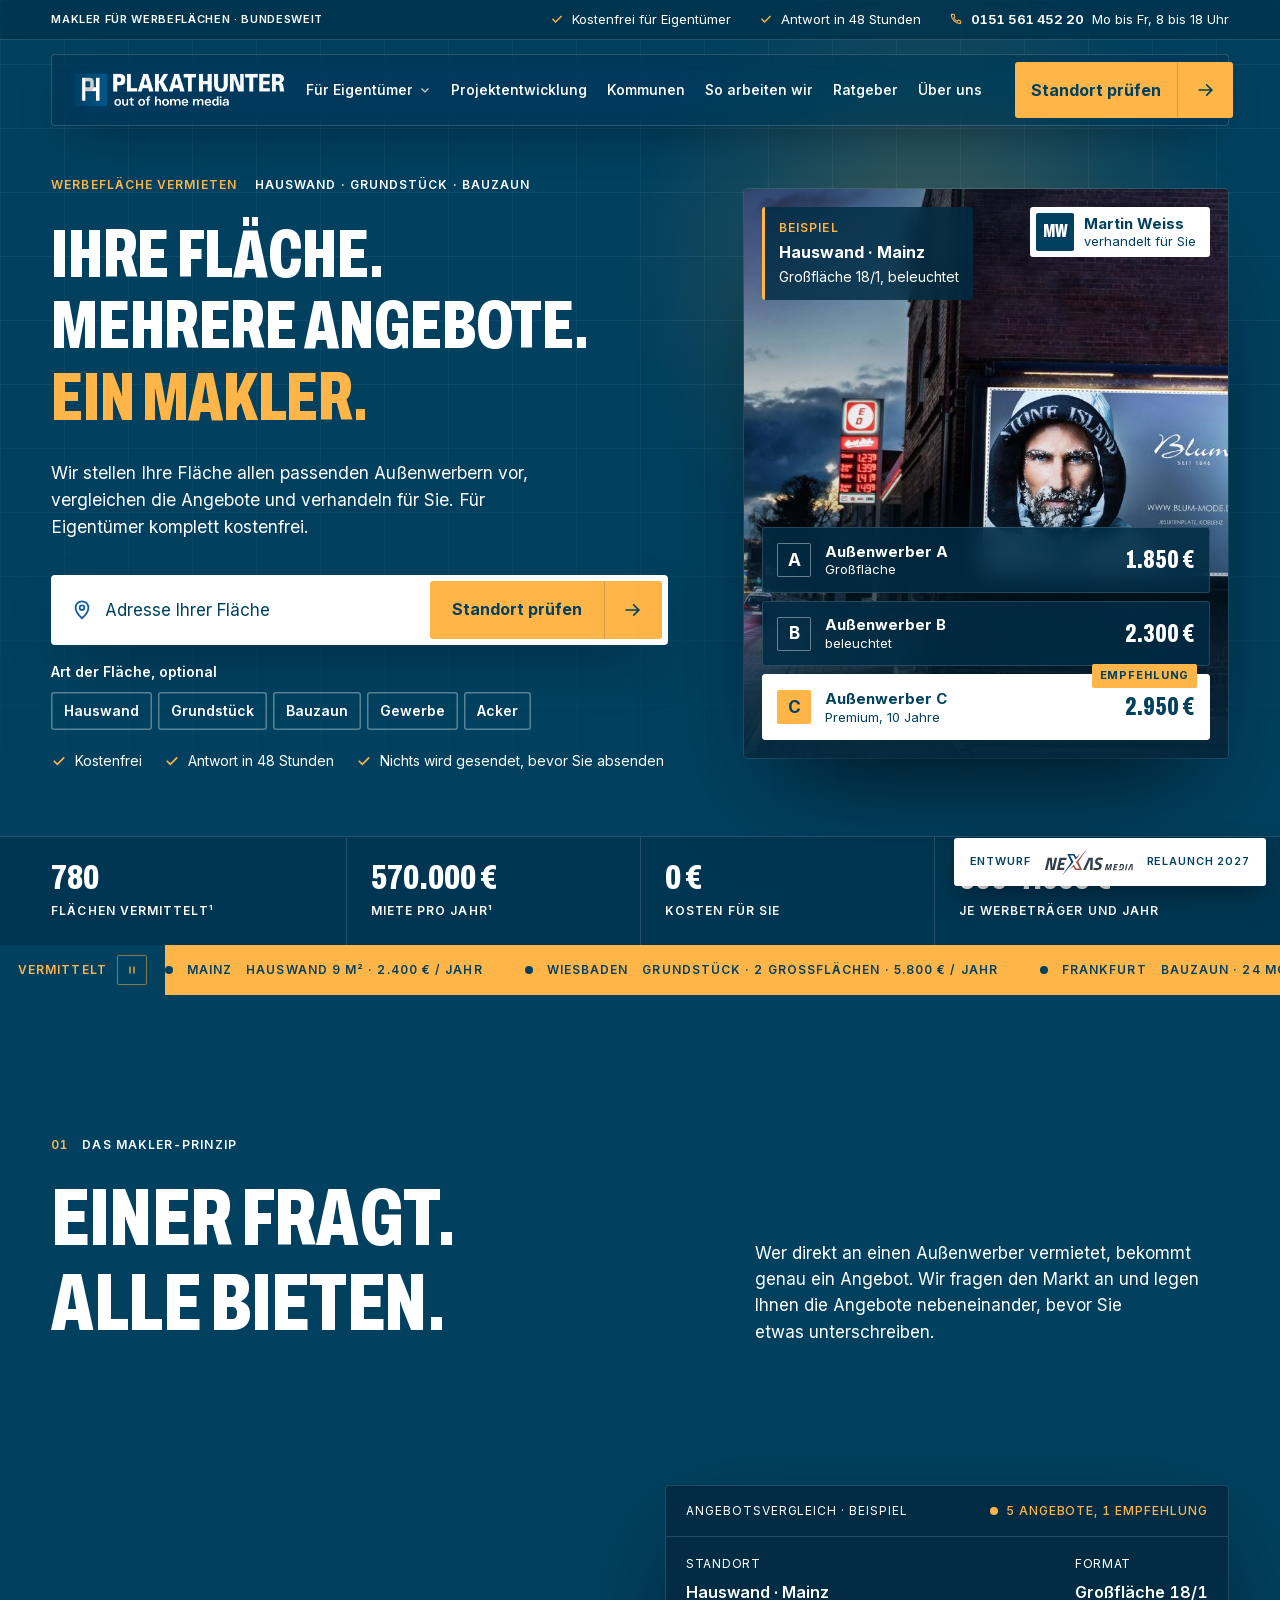
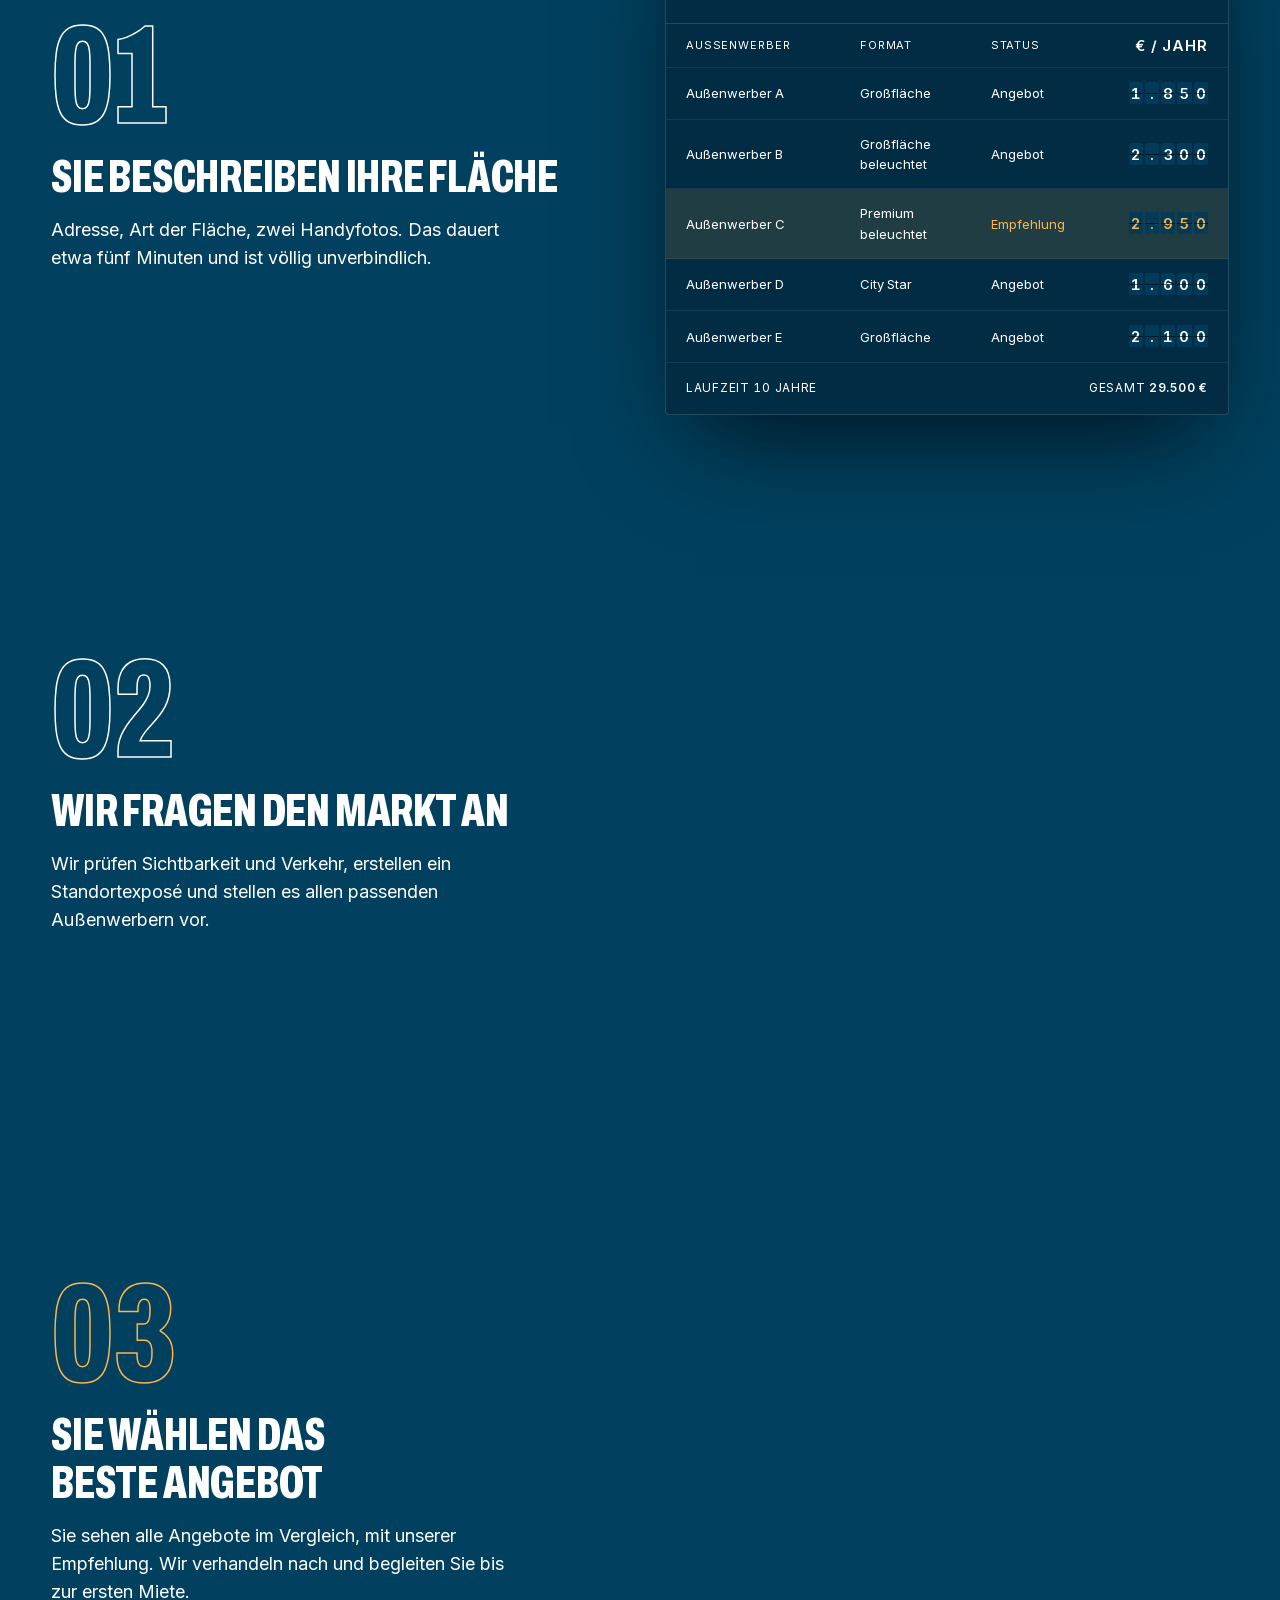
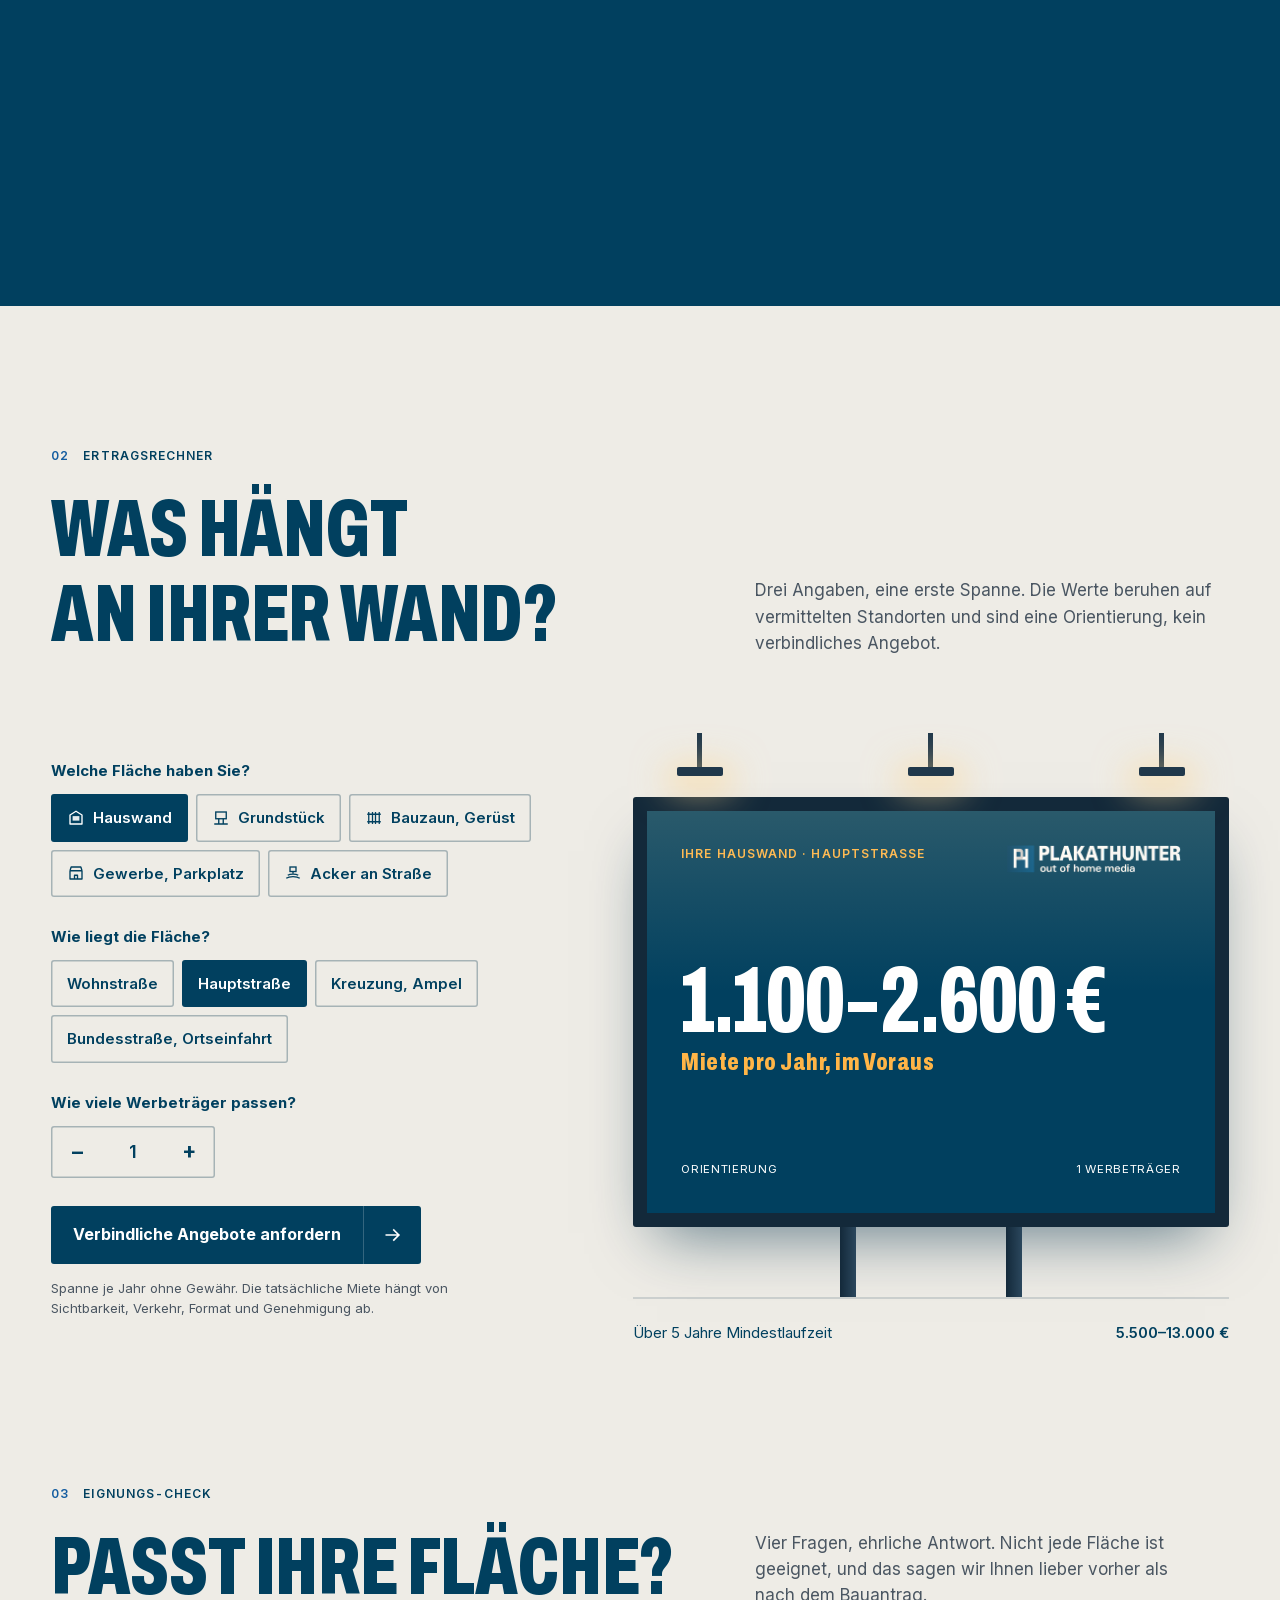
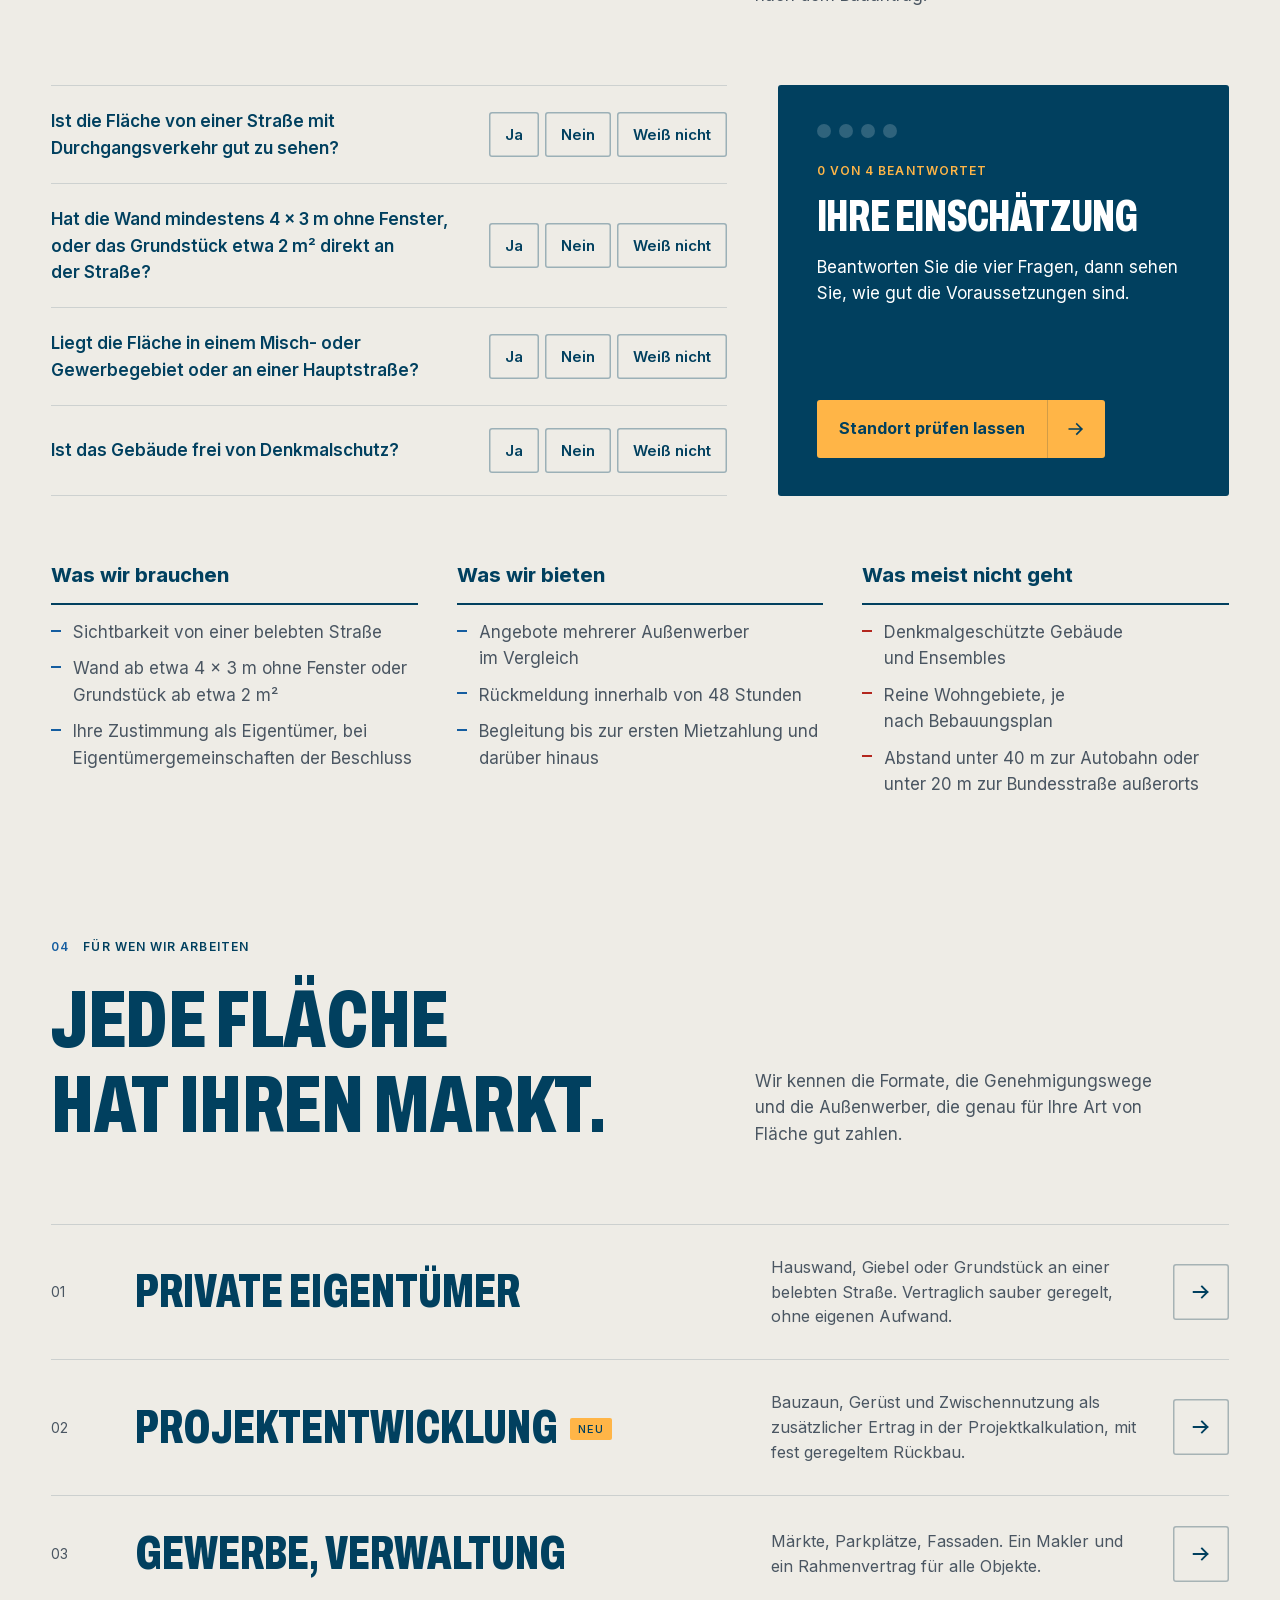
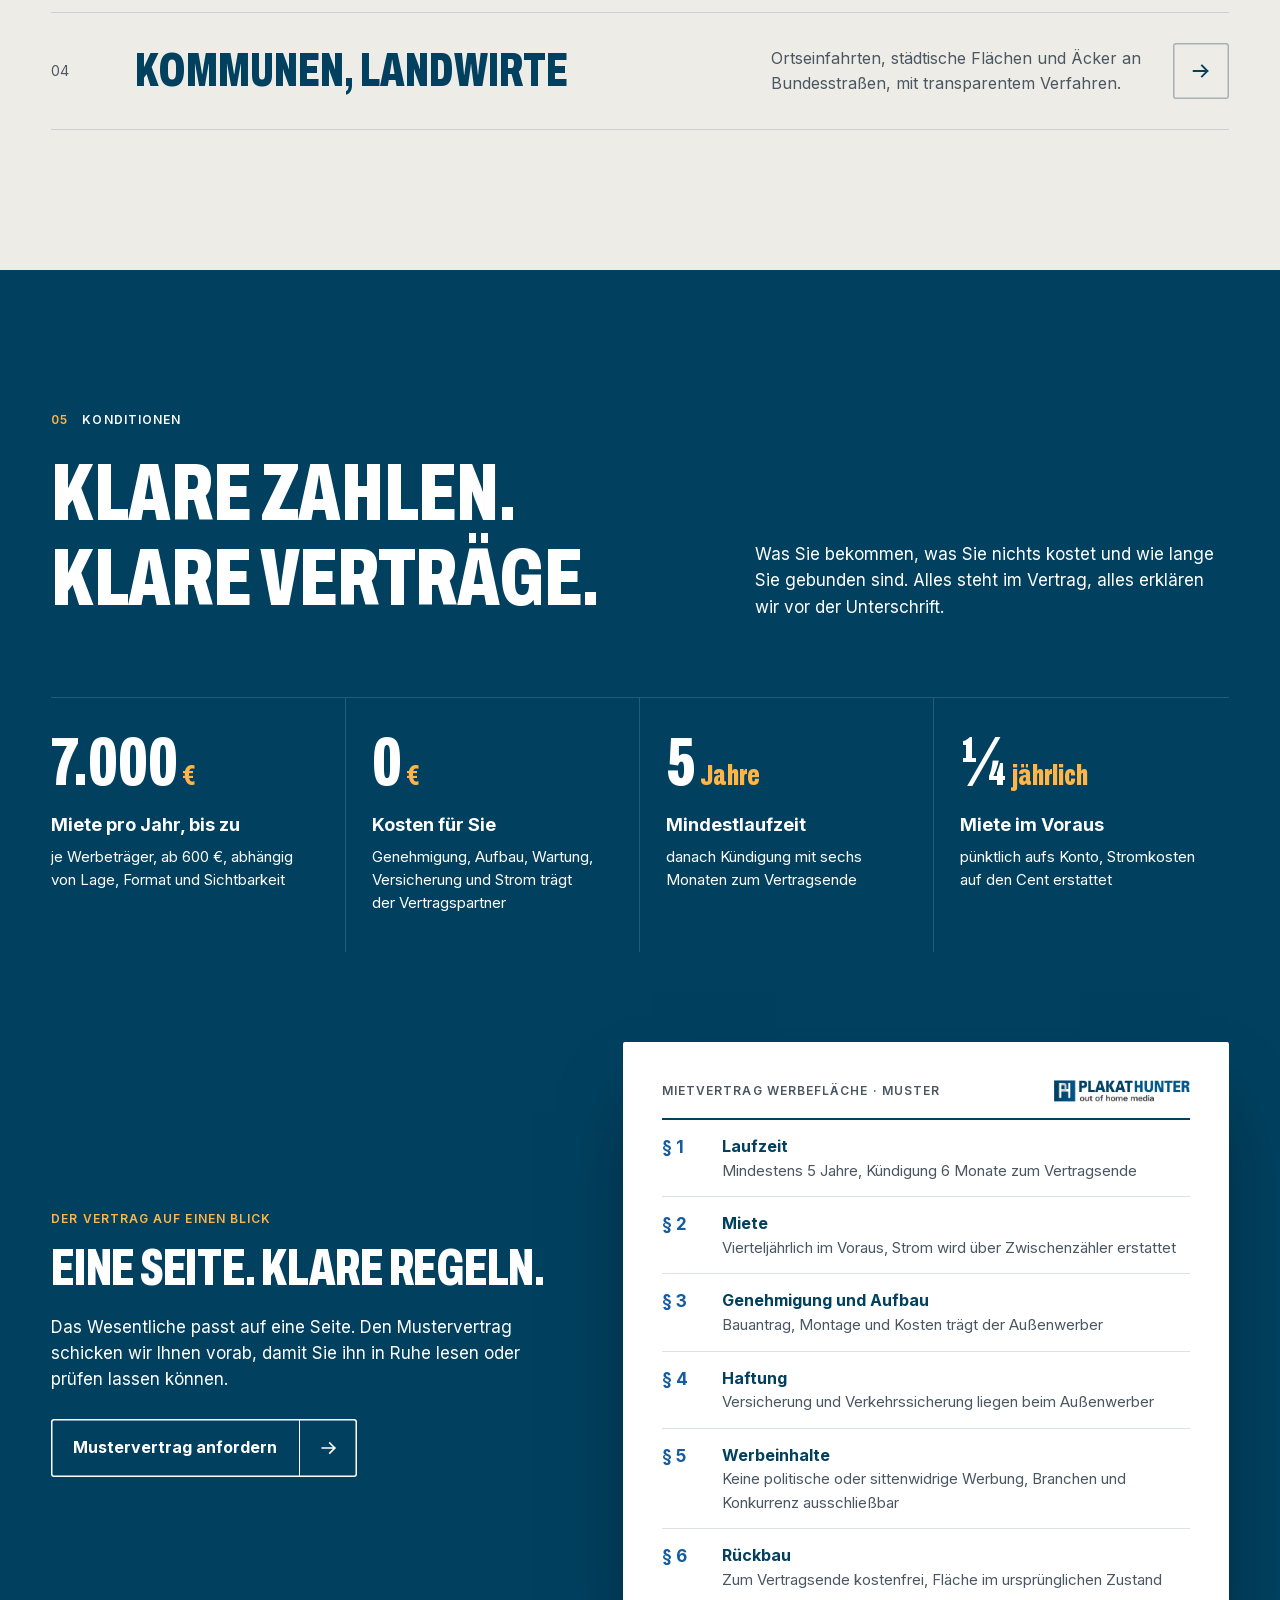
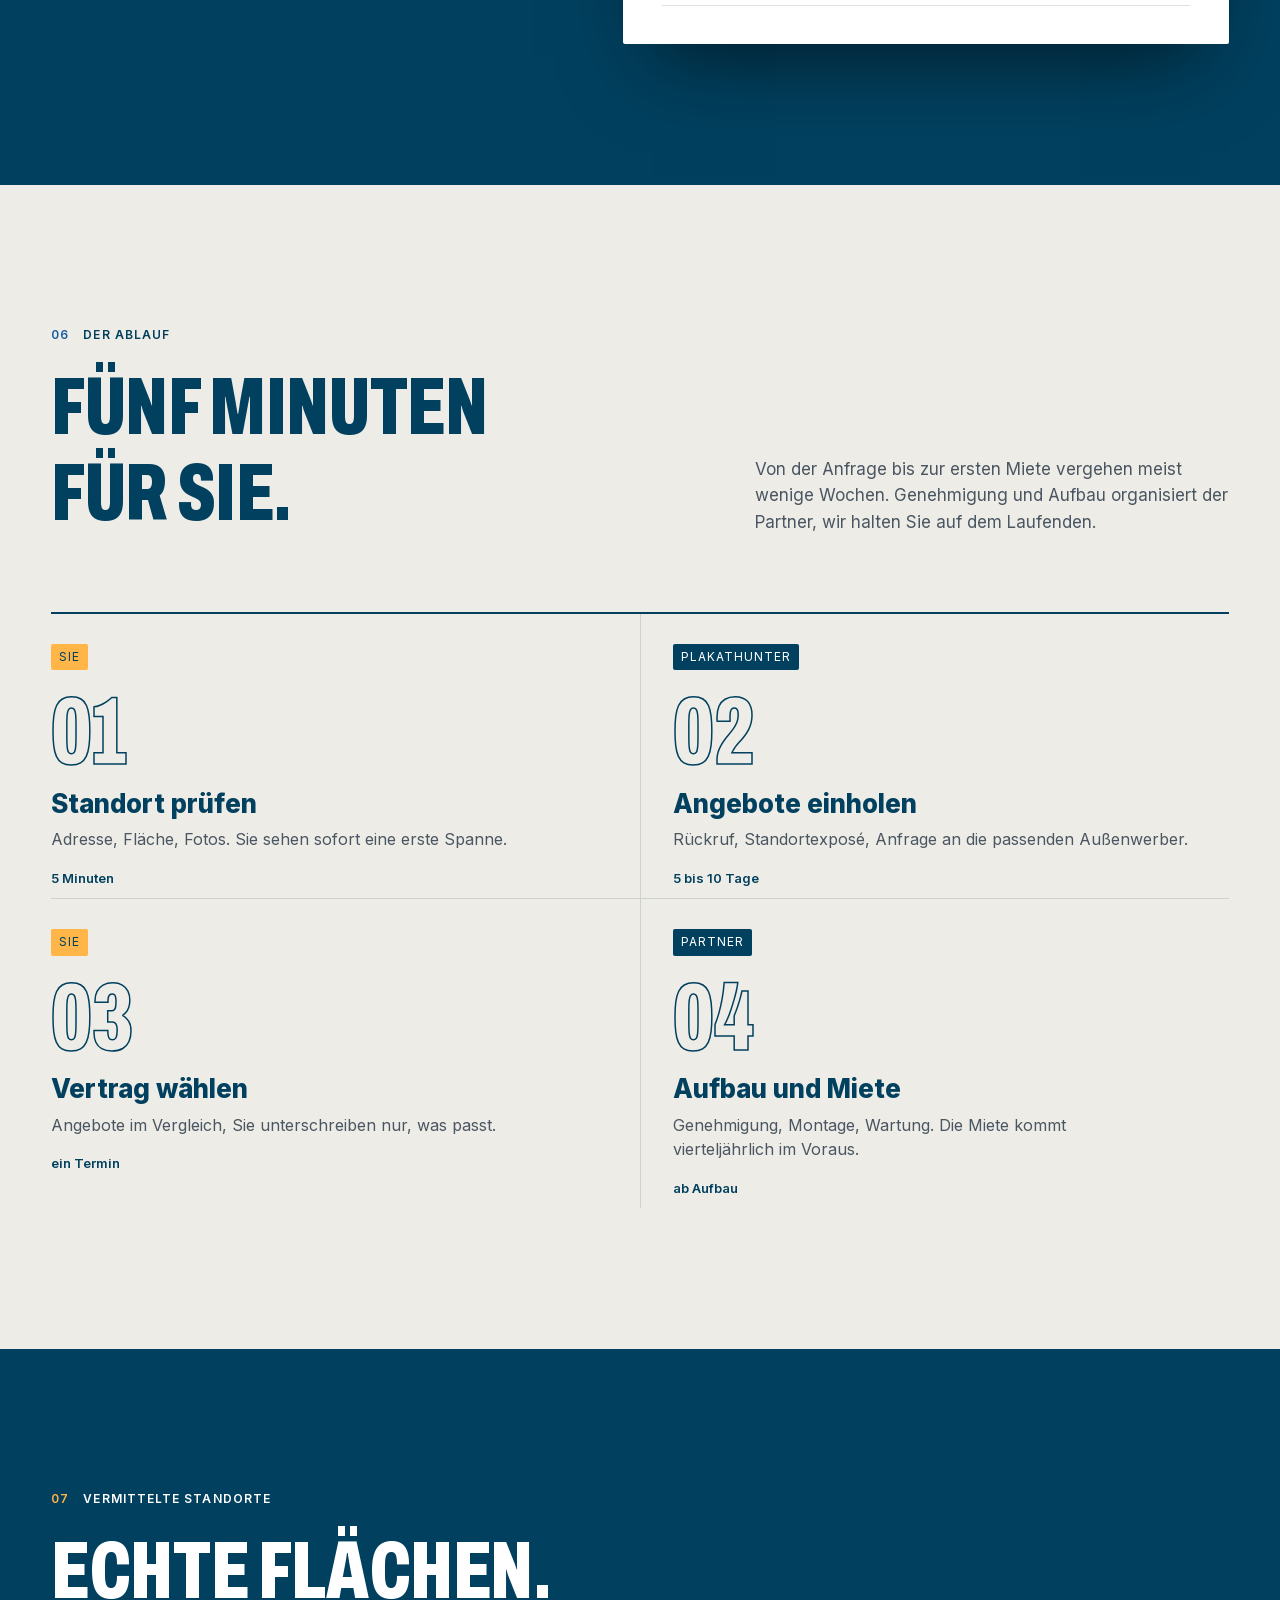
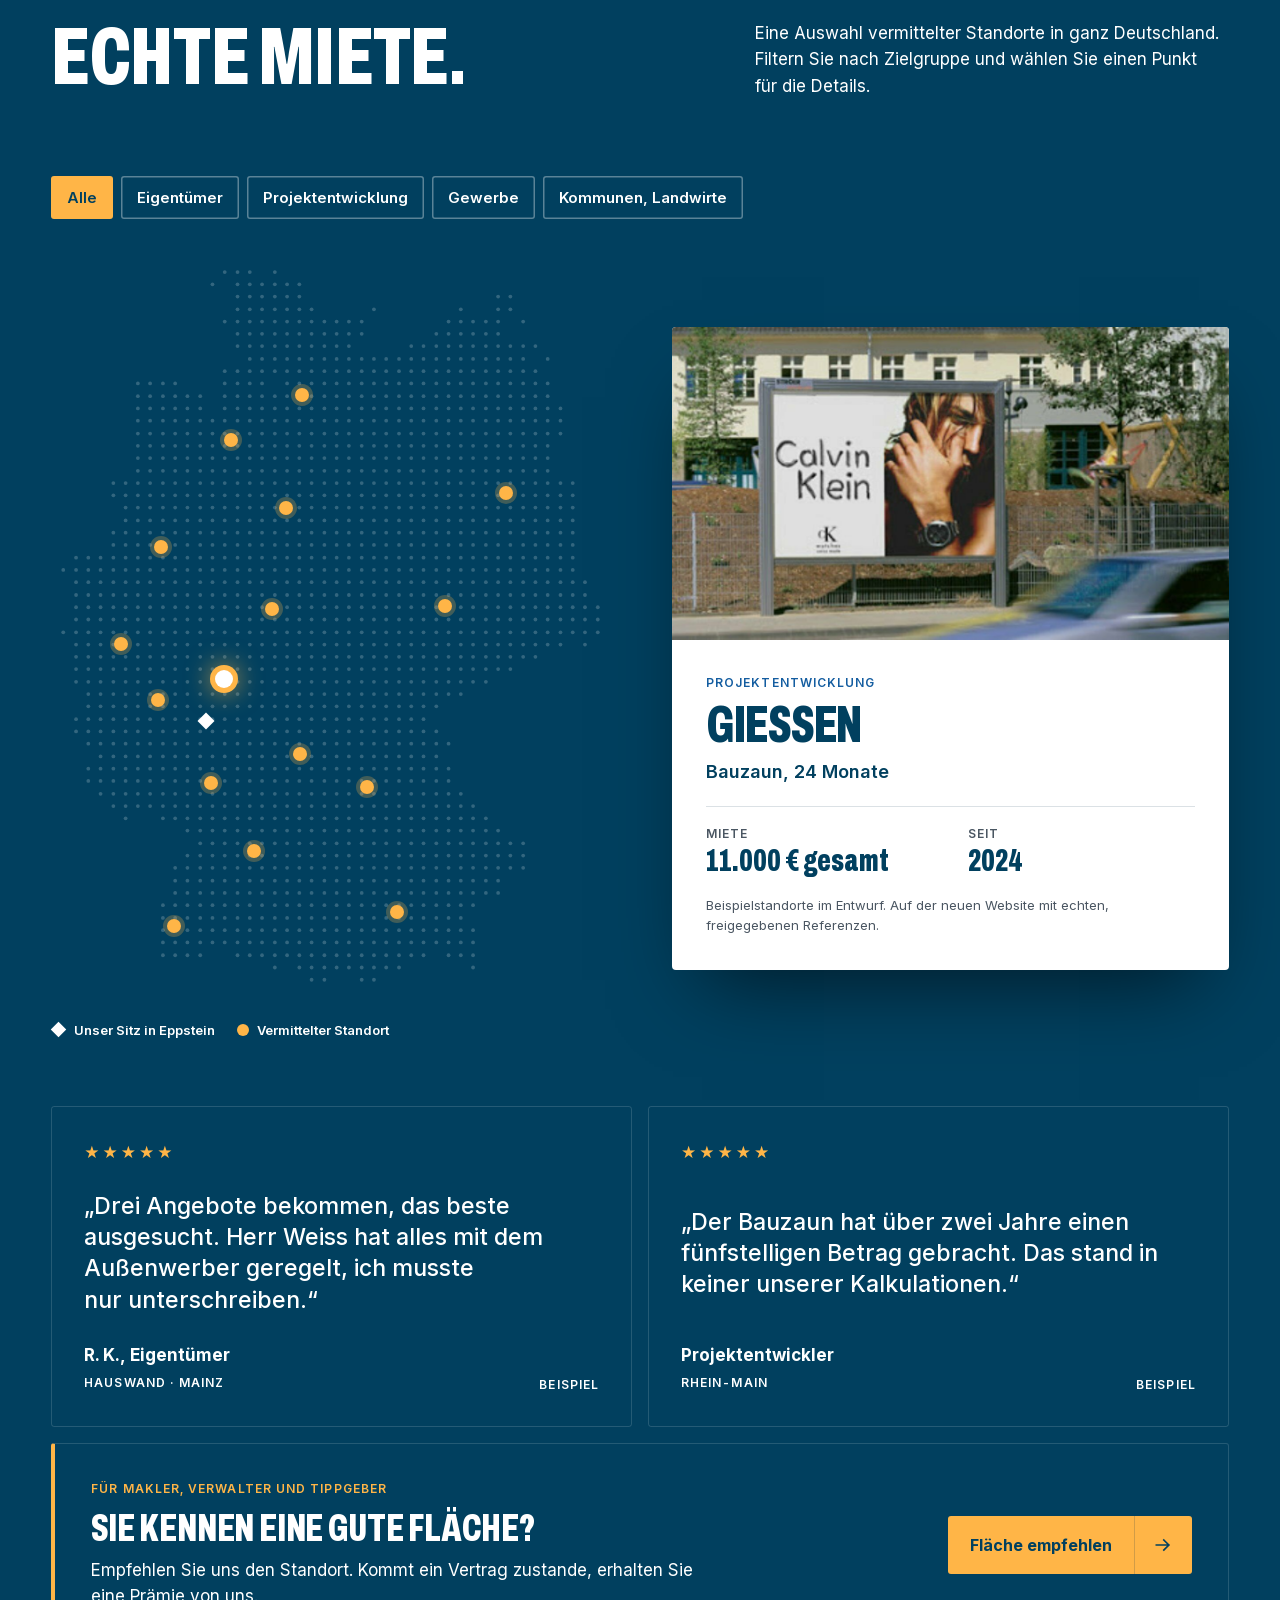
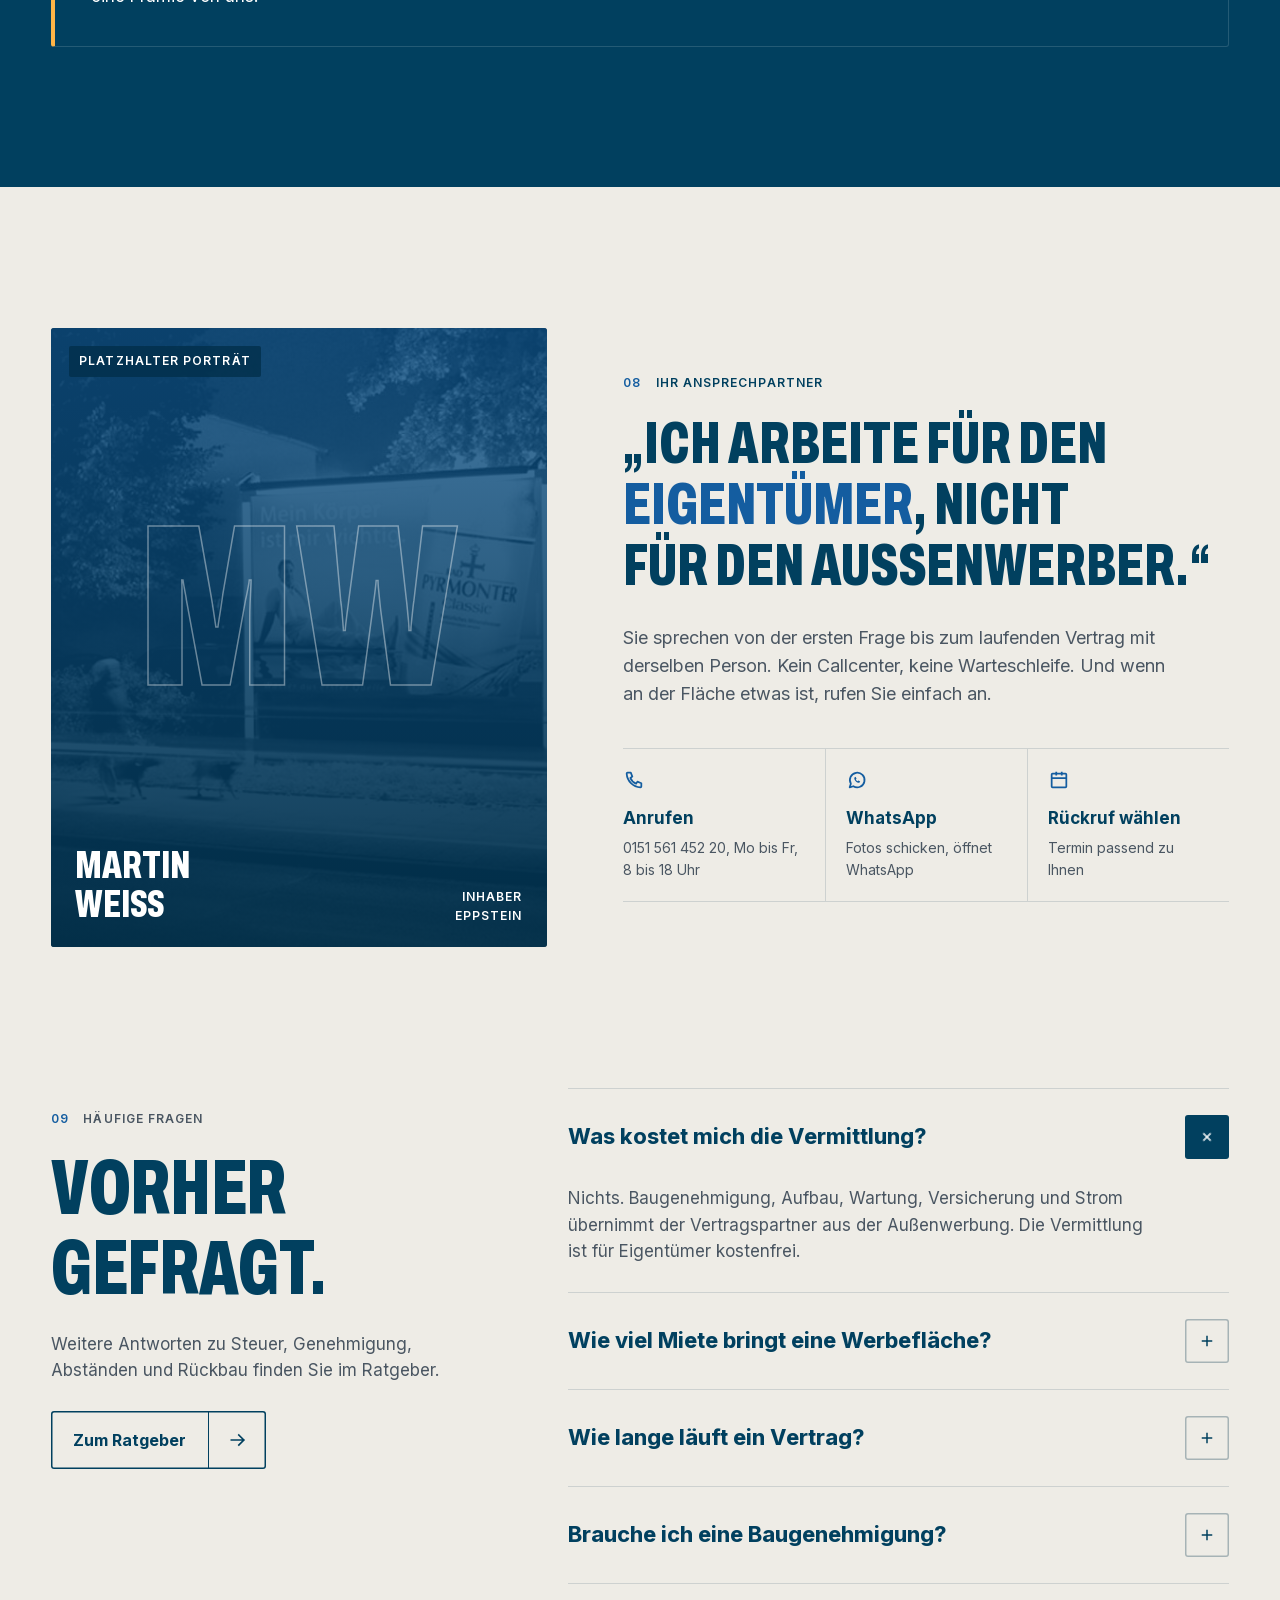
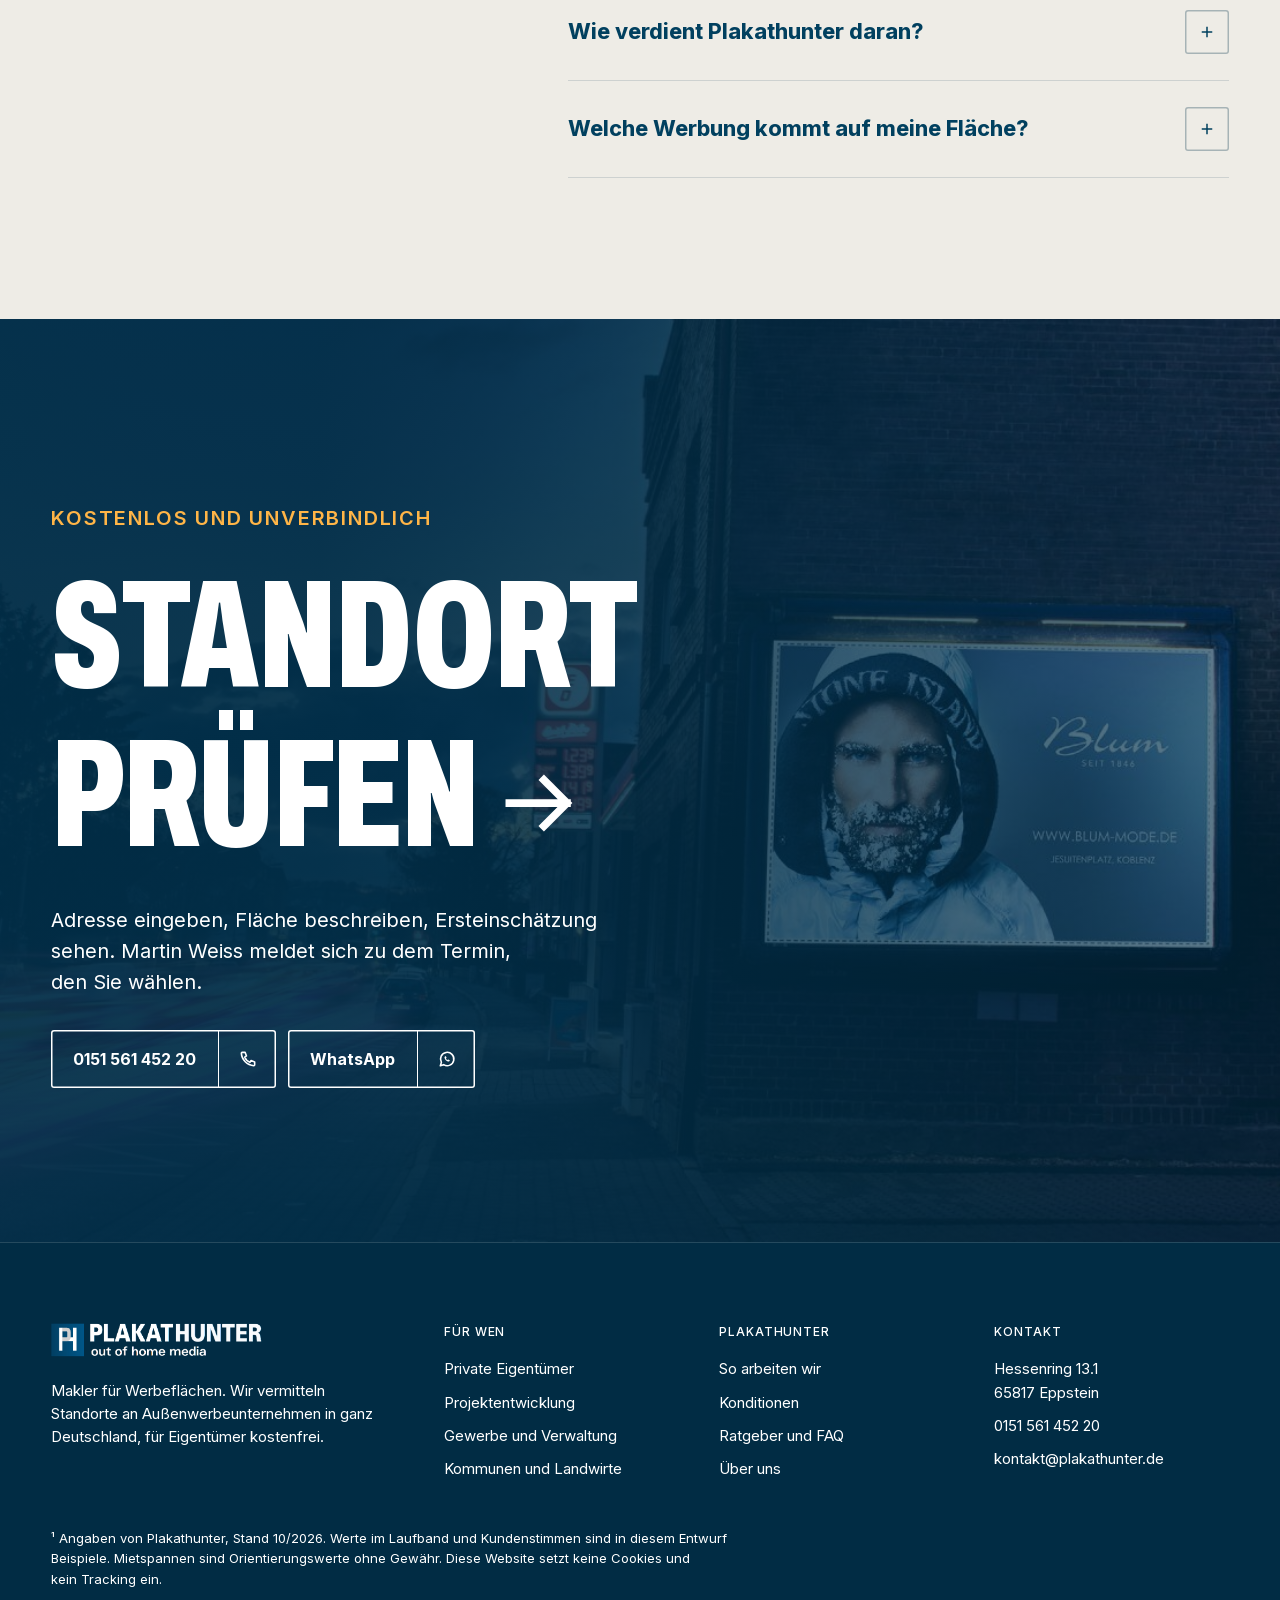
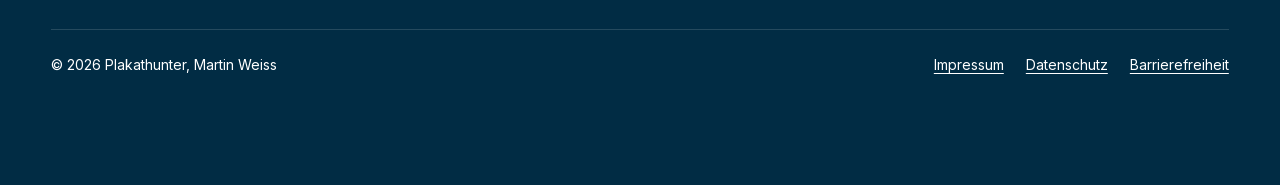
==== commit 22ed3cb8: "Entwurfs-Badge dauerhaft fixiert, NEXAS-Logo größer, Footer-Freiraum Co-Authored-By: Claude Opus 5.5" ====
--- a/index.html
+++ b/index.html
@@ -477,9 +477,10 @@
 .mbar a.ic{width:52px;height:52px;border-radius:3px;box-shadow:inset 0 0 0 1.5px var(--dl);display:grid;place-items:center;flex:none}
 @media(max-width:760px){.mbar{display:flex}body{padding-bottom:calc(76px + env(safe-area-inset-bottom,0px))}}
 
-.draft{position:fixed;right:14px;bottom:calc(14px + env(safe-area-inset-bottom,0px));z-index:40;display:flex;align-items:center;gap:10px;font-family:var(--mono);font-size:.6875rem;font-weight:600;letter-spacing:.08em;text-transform:uppercase;background:#fff;color:var(--ink);padding:8px 12px;border-radius:2px;box-shadow:0 6px 20px -6px rgba(0,0,0,.5)}
-.draft img{height:18px;width:auto}
+.draft{position:fixed;right:14px;bottom:calc(14px + env(safe-area-inset-bottom,0px));z-index:40;display:flex;align-items:center;gap:10px;font-family:var(--mono);font-size:.6875rem;font-weight:600;letter-spacing:.08em;text-transform:uppercase;background:#fff;color:var(--ink);padding:10px 16px;border-radius:3px;box-shadow:0 10px 30px -8px rgba(0,0,0,.55);gap:14px}
+.draft img{height:28px;width:auto}
 .draft{transition:opacity .3s,transform .3s}.draft.off{opacity:0;visibility:hidden;transform:translateY(12px);pointer-events:none}
+@media(min-width:761px){.ft{padding-bottom:calc(110px + env(safe-area-inset-bottom,0px))}}
 @media(max-width:760px){.draft{display:none}}
 
 .rc>*,.ab>*,.hero .w>*,.eg>*,.vt>*,.mw>*,.fq>*,.pz>*{min-width:0}
@@ -1315,7 +1316,7 @@
 
 /* Header, mobile Leiste */
 const hd=$('#hd'),mbar=$('#mbar');
-const dr=$('.draft');const onS=()=>{hd.classList.toggle('sc',scrollY>30);dr.classList.toggle('off',scrollY>120&&scrollY+innerHeight<document.documentElement.scrollHeight-40);mbar.classList.toggle('show',scrollY>innerHeight*.6)};
+const onS=()=>{hd.classList.toggle('sc',scrollY>30);mbar.classList.toggle('show',scrollY>innerHeight*.6)};
 addEventListener('scroll',onS,{passive:true});onS();
 
 /* Mega-Menü (Disclosure-Muster) */
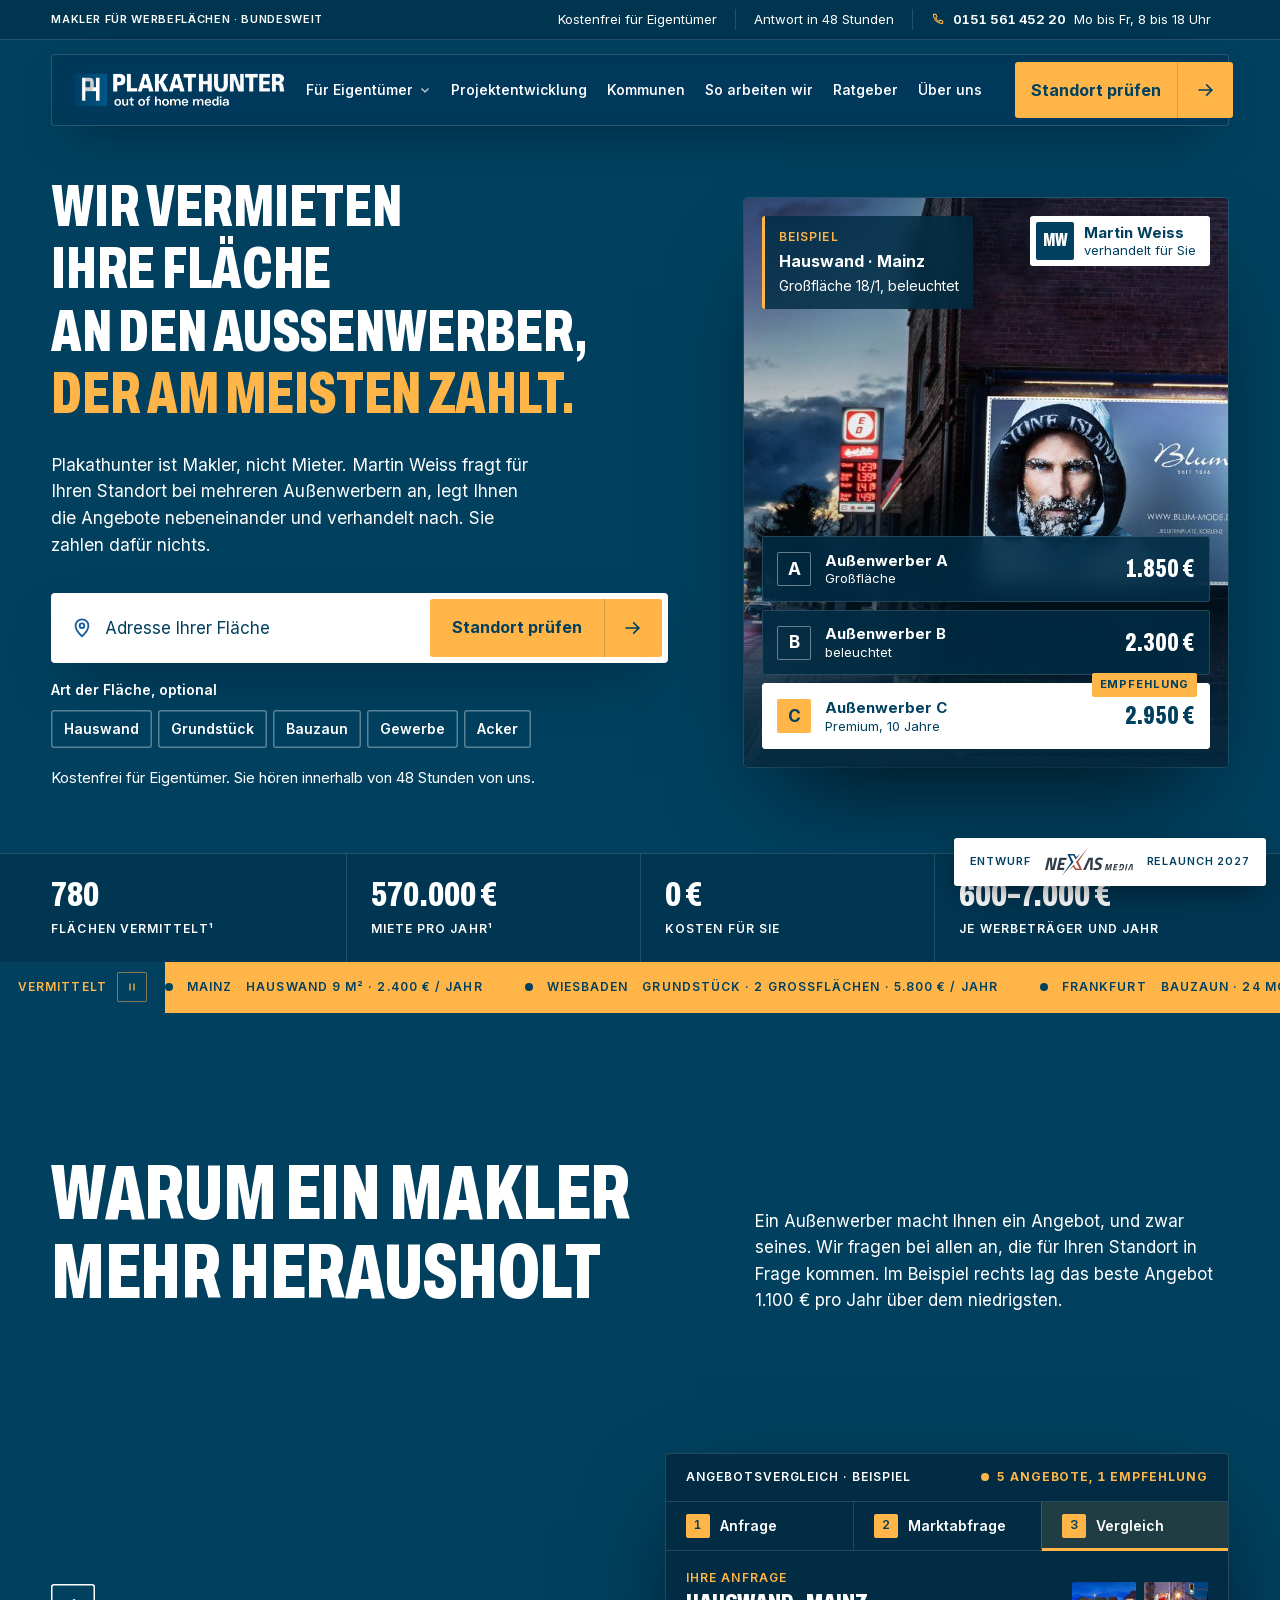
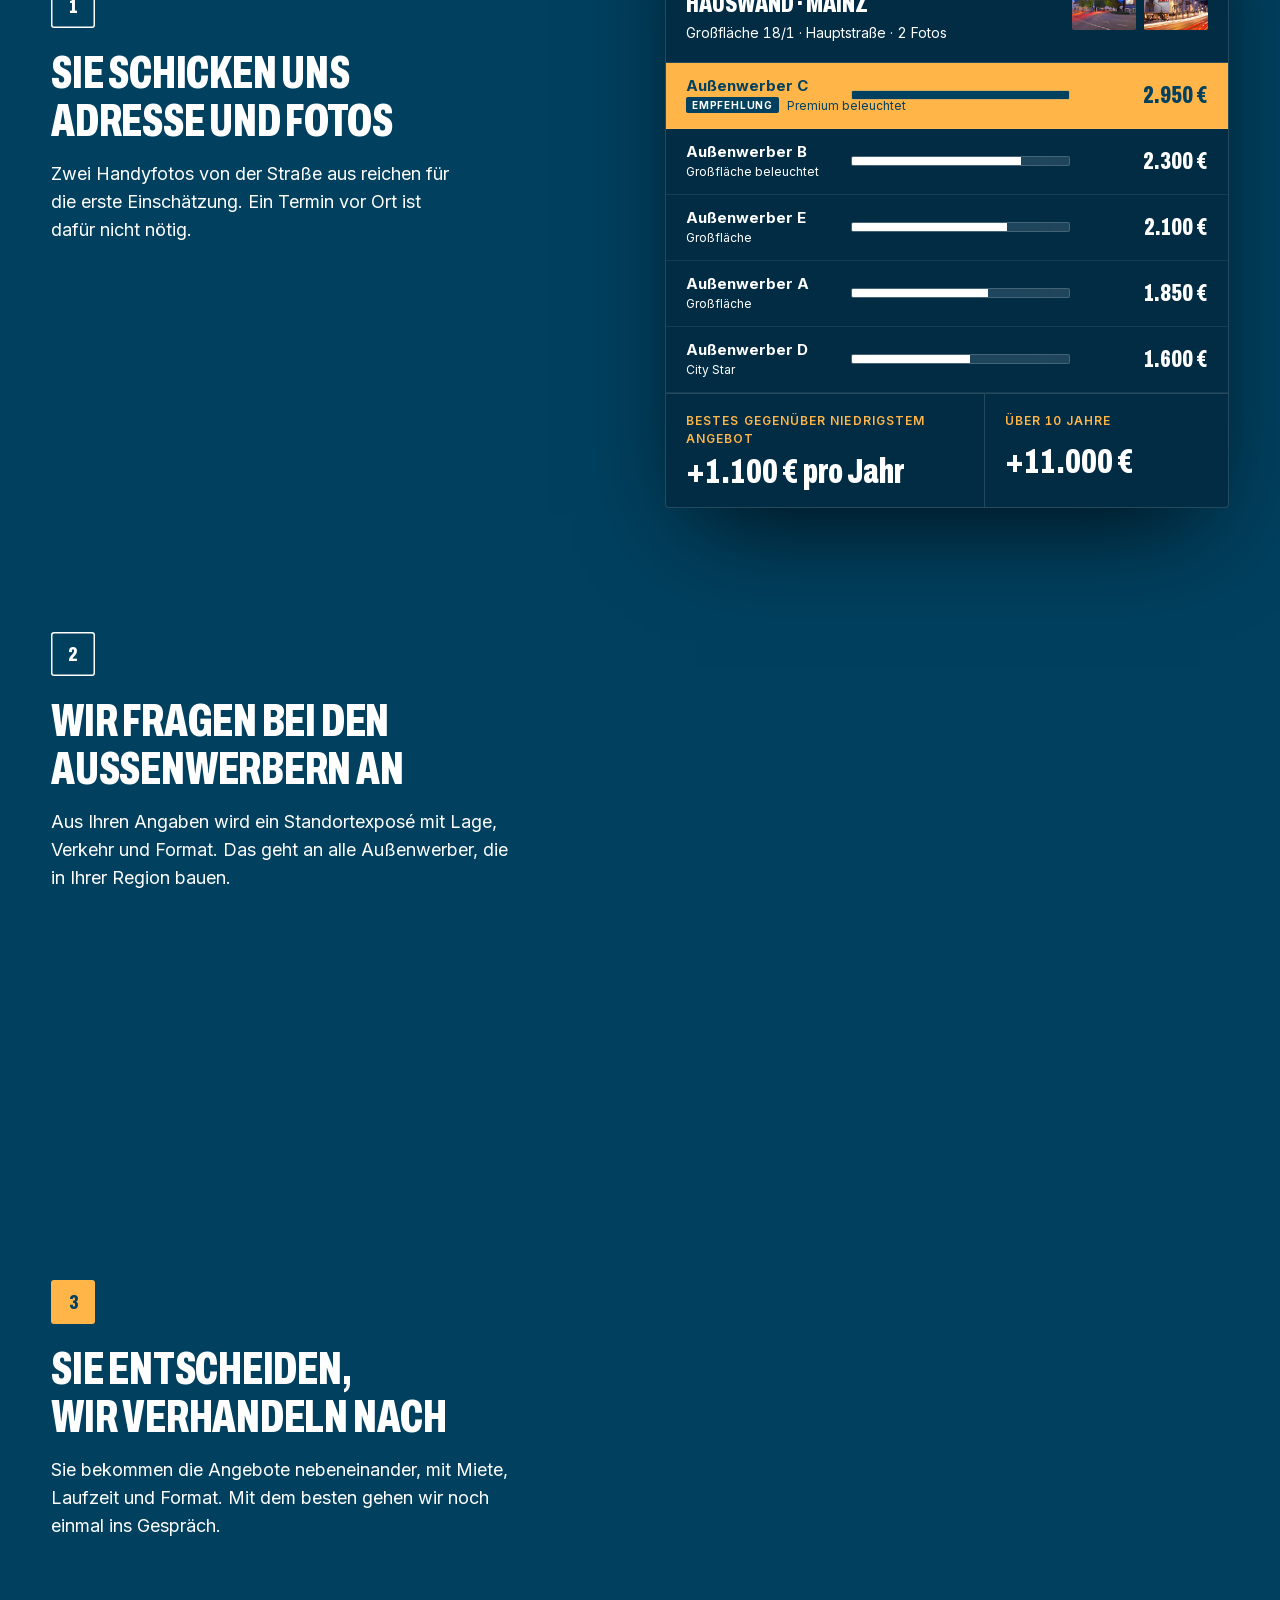
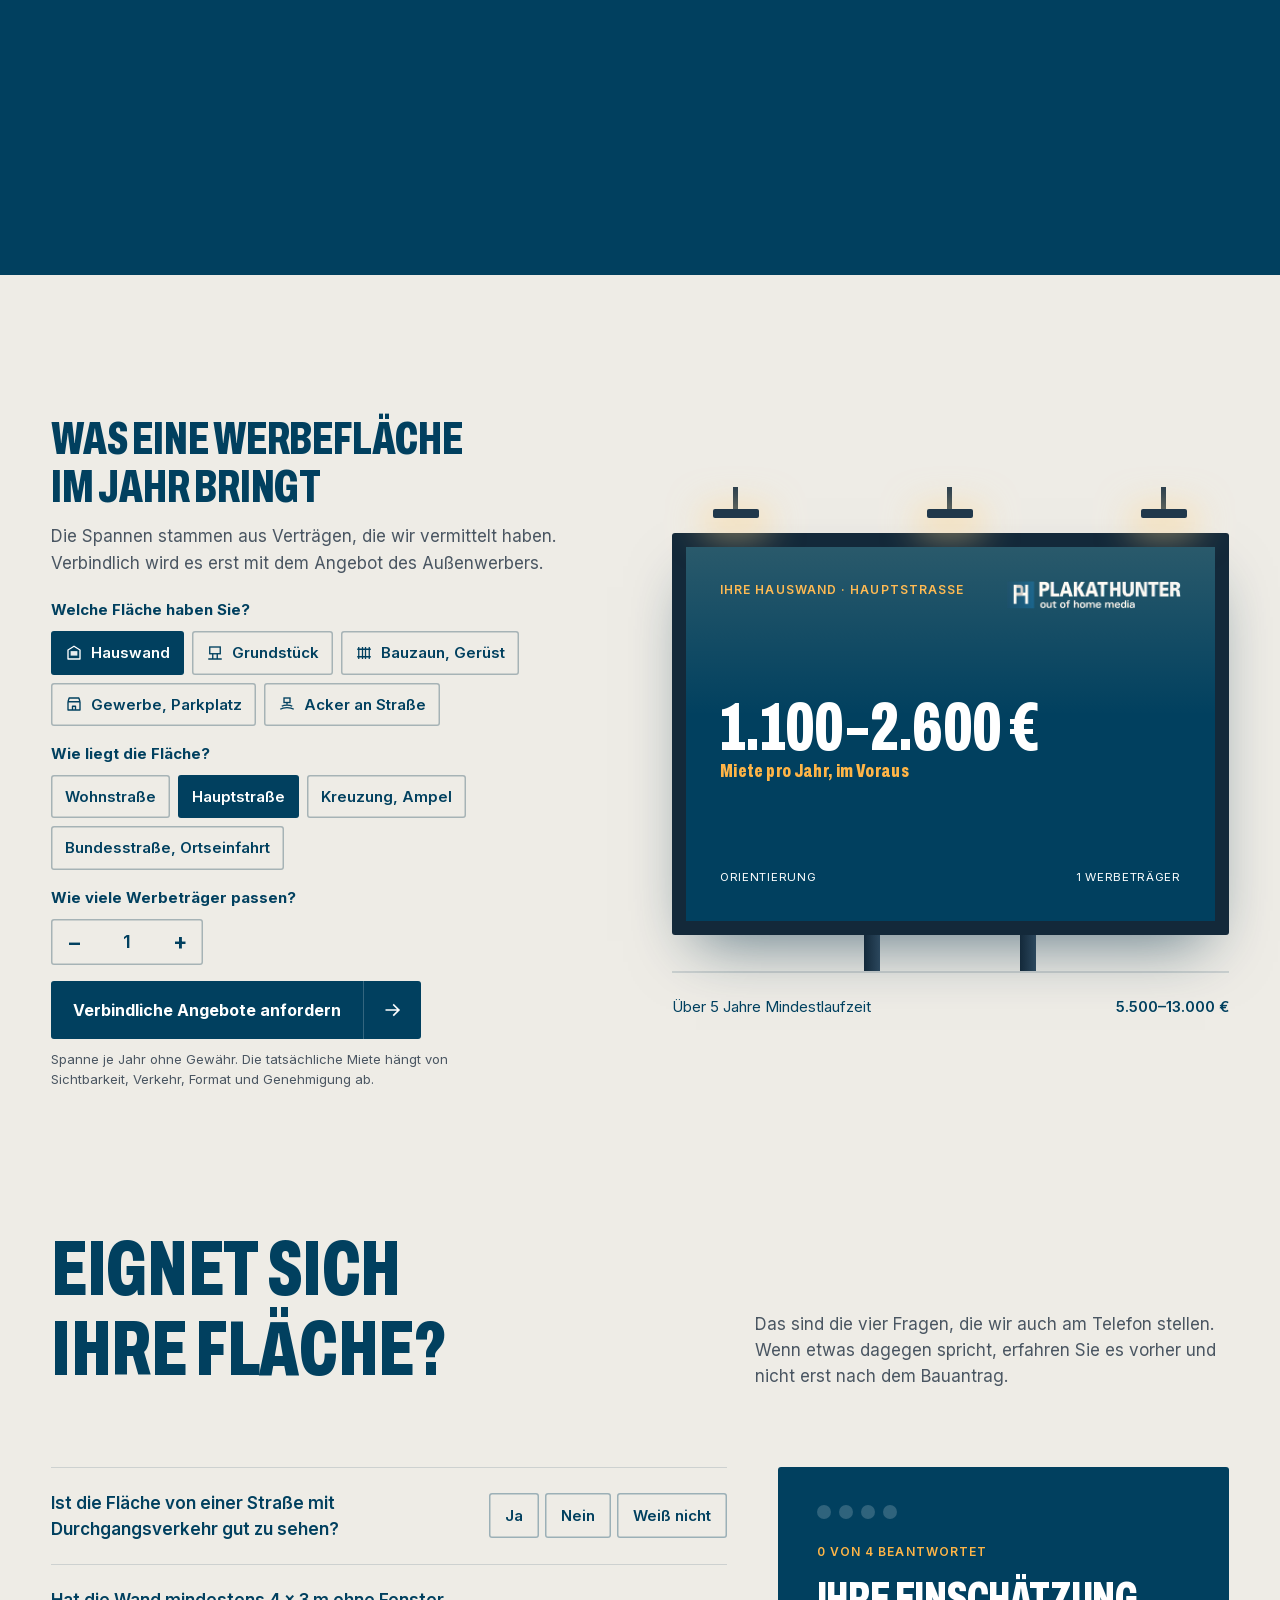
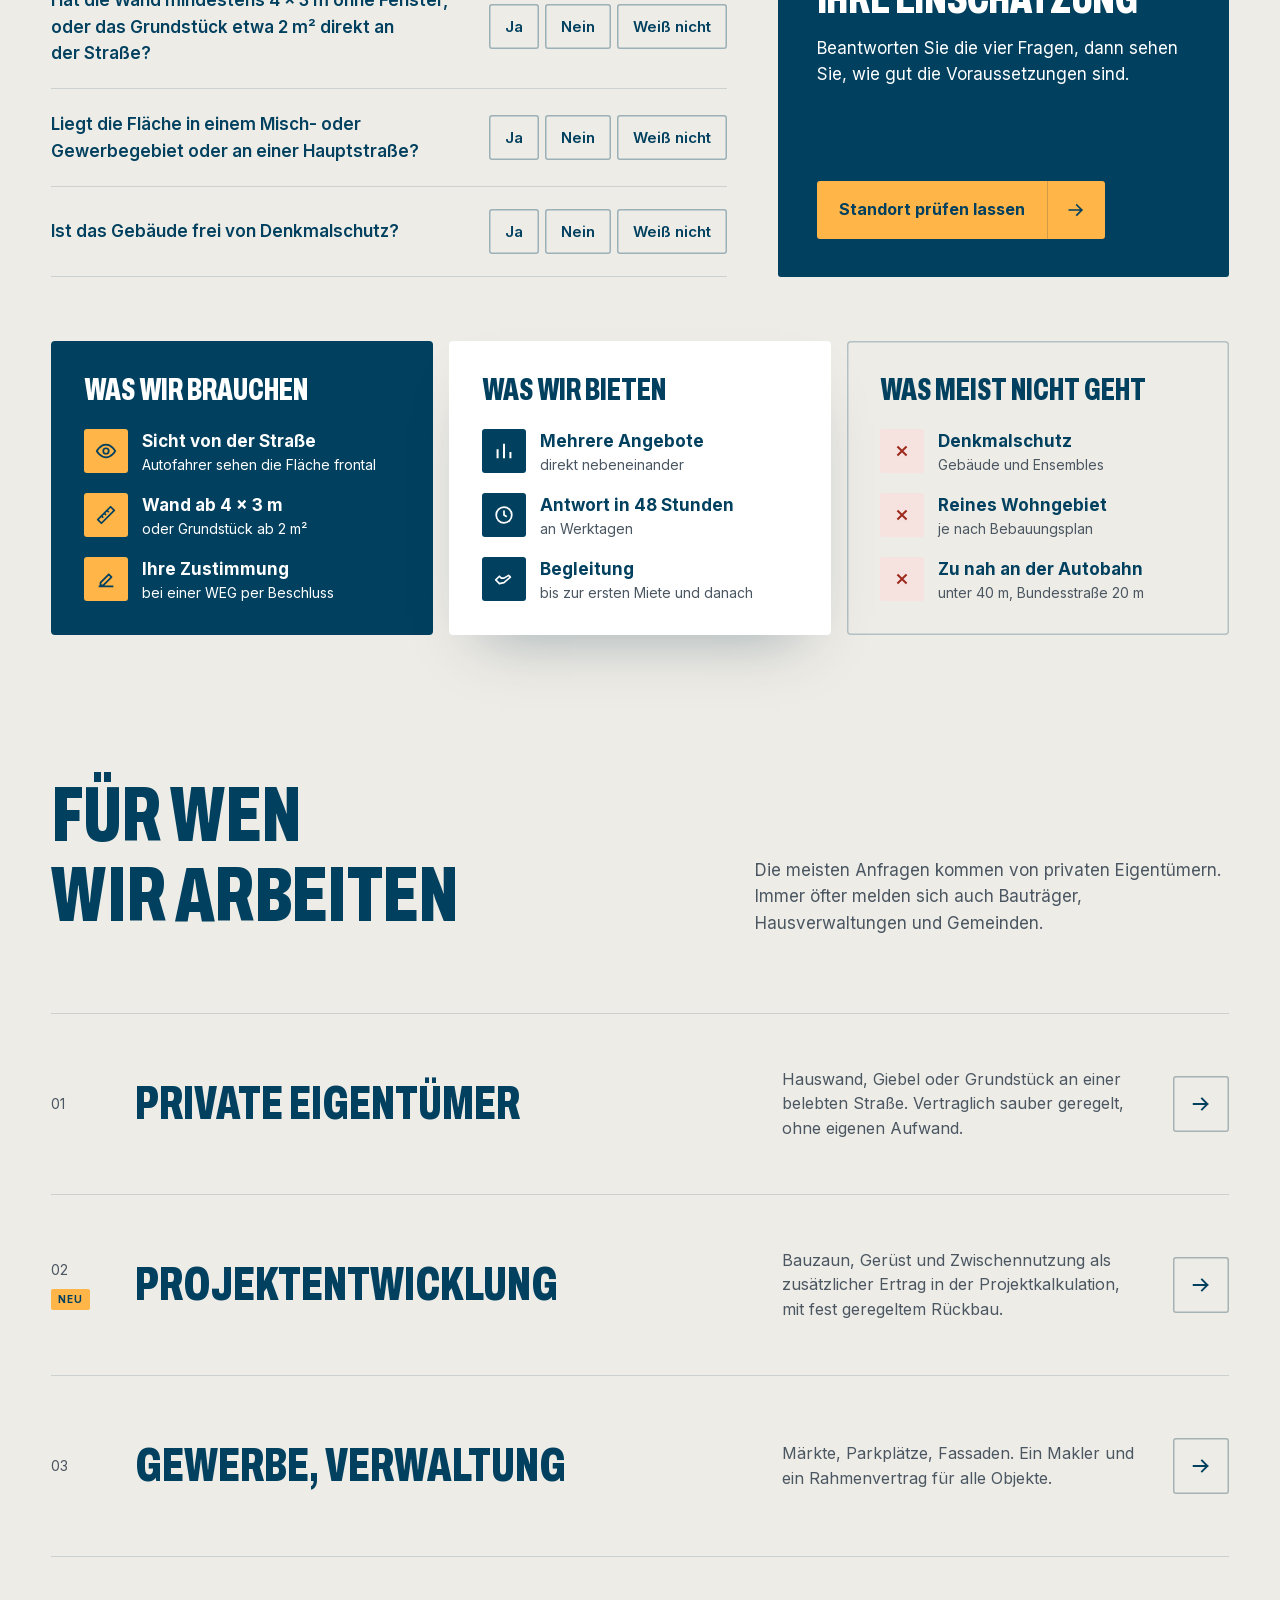
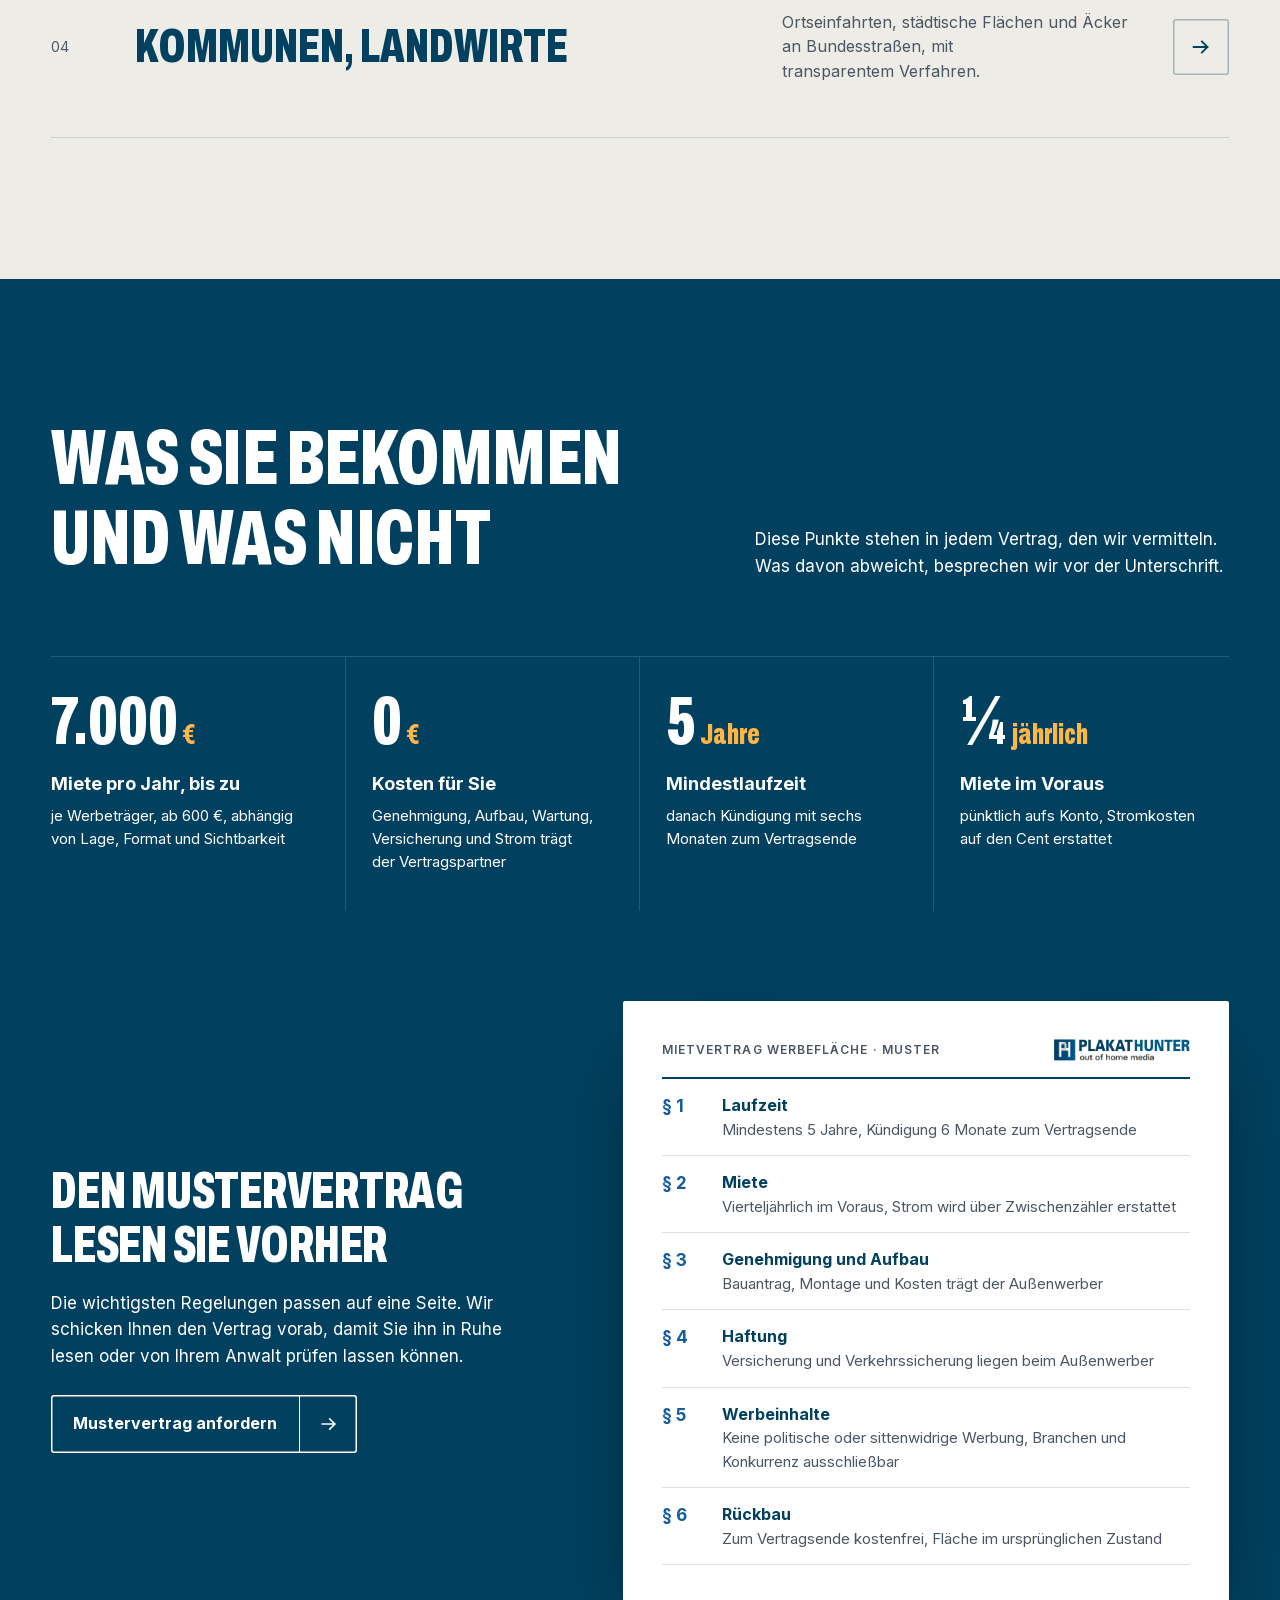
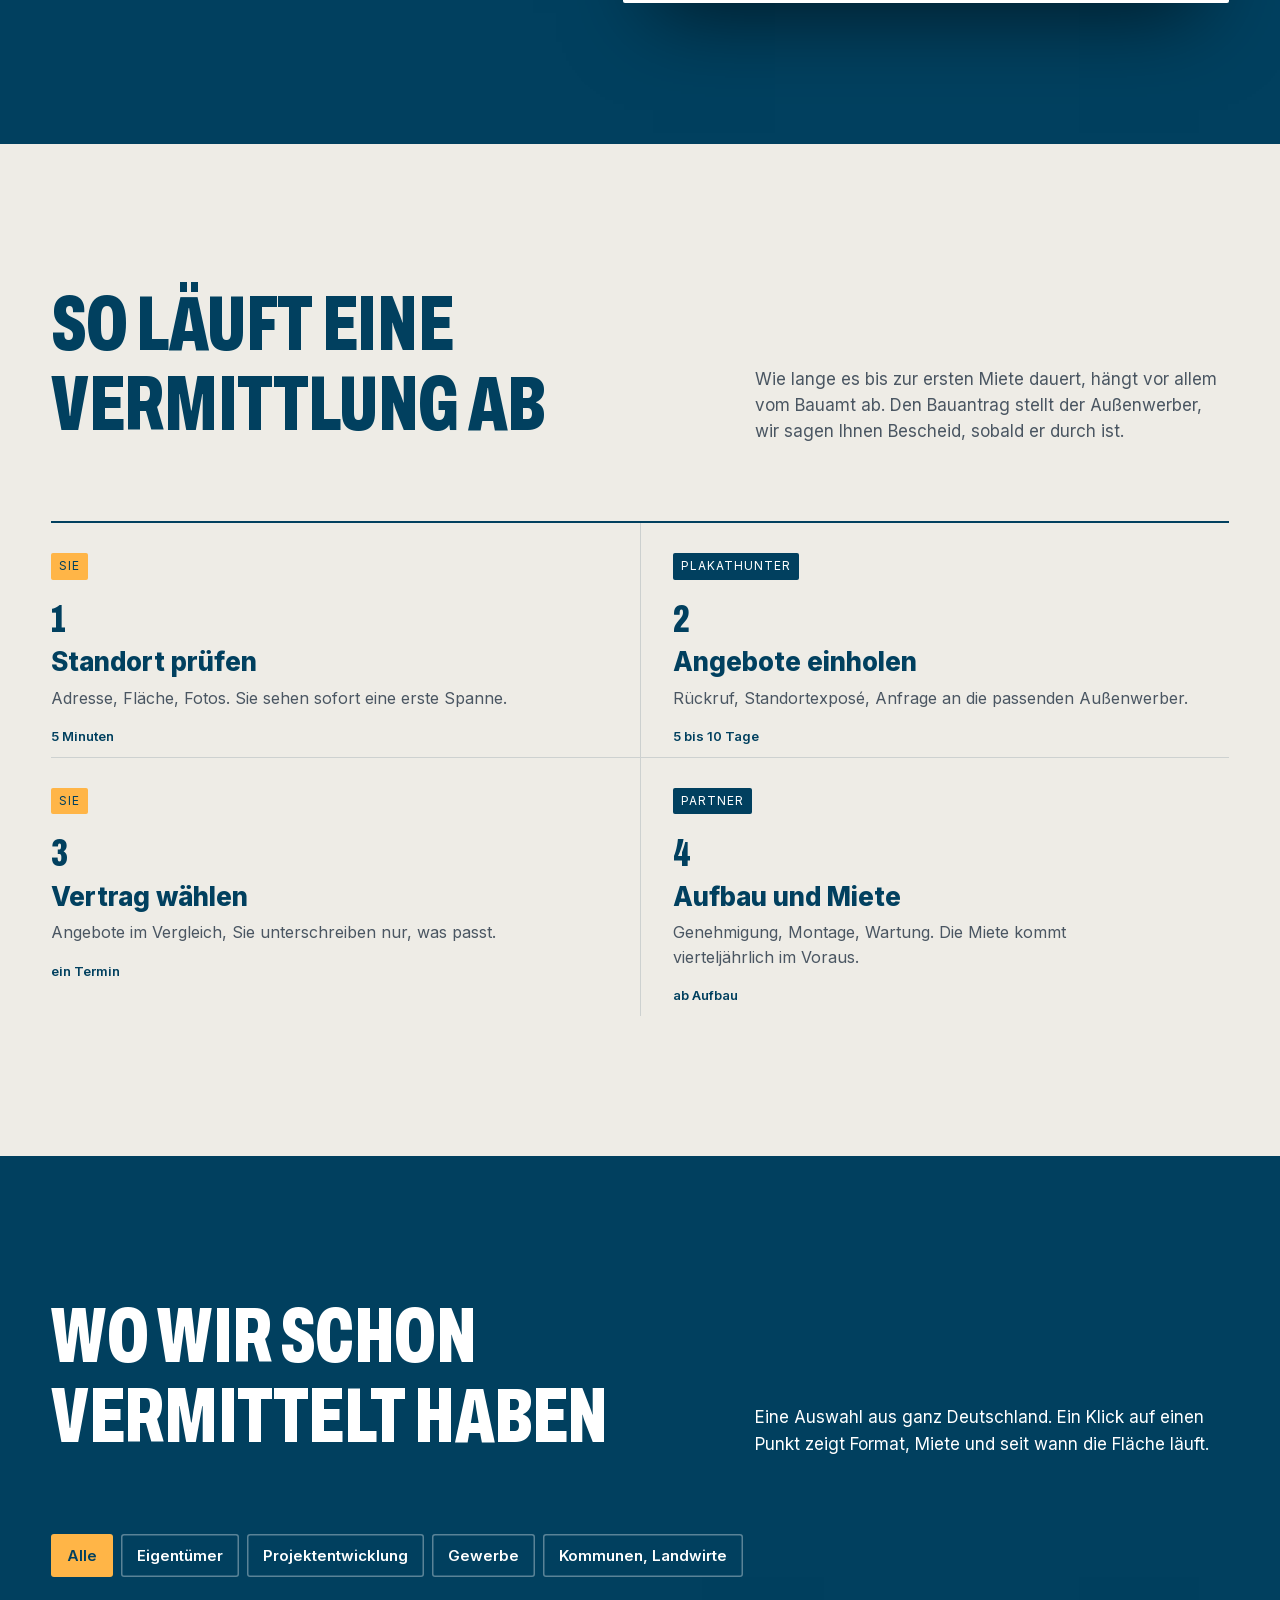
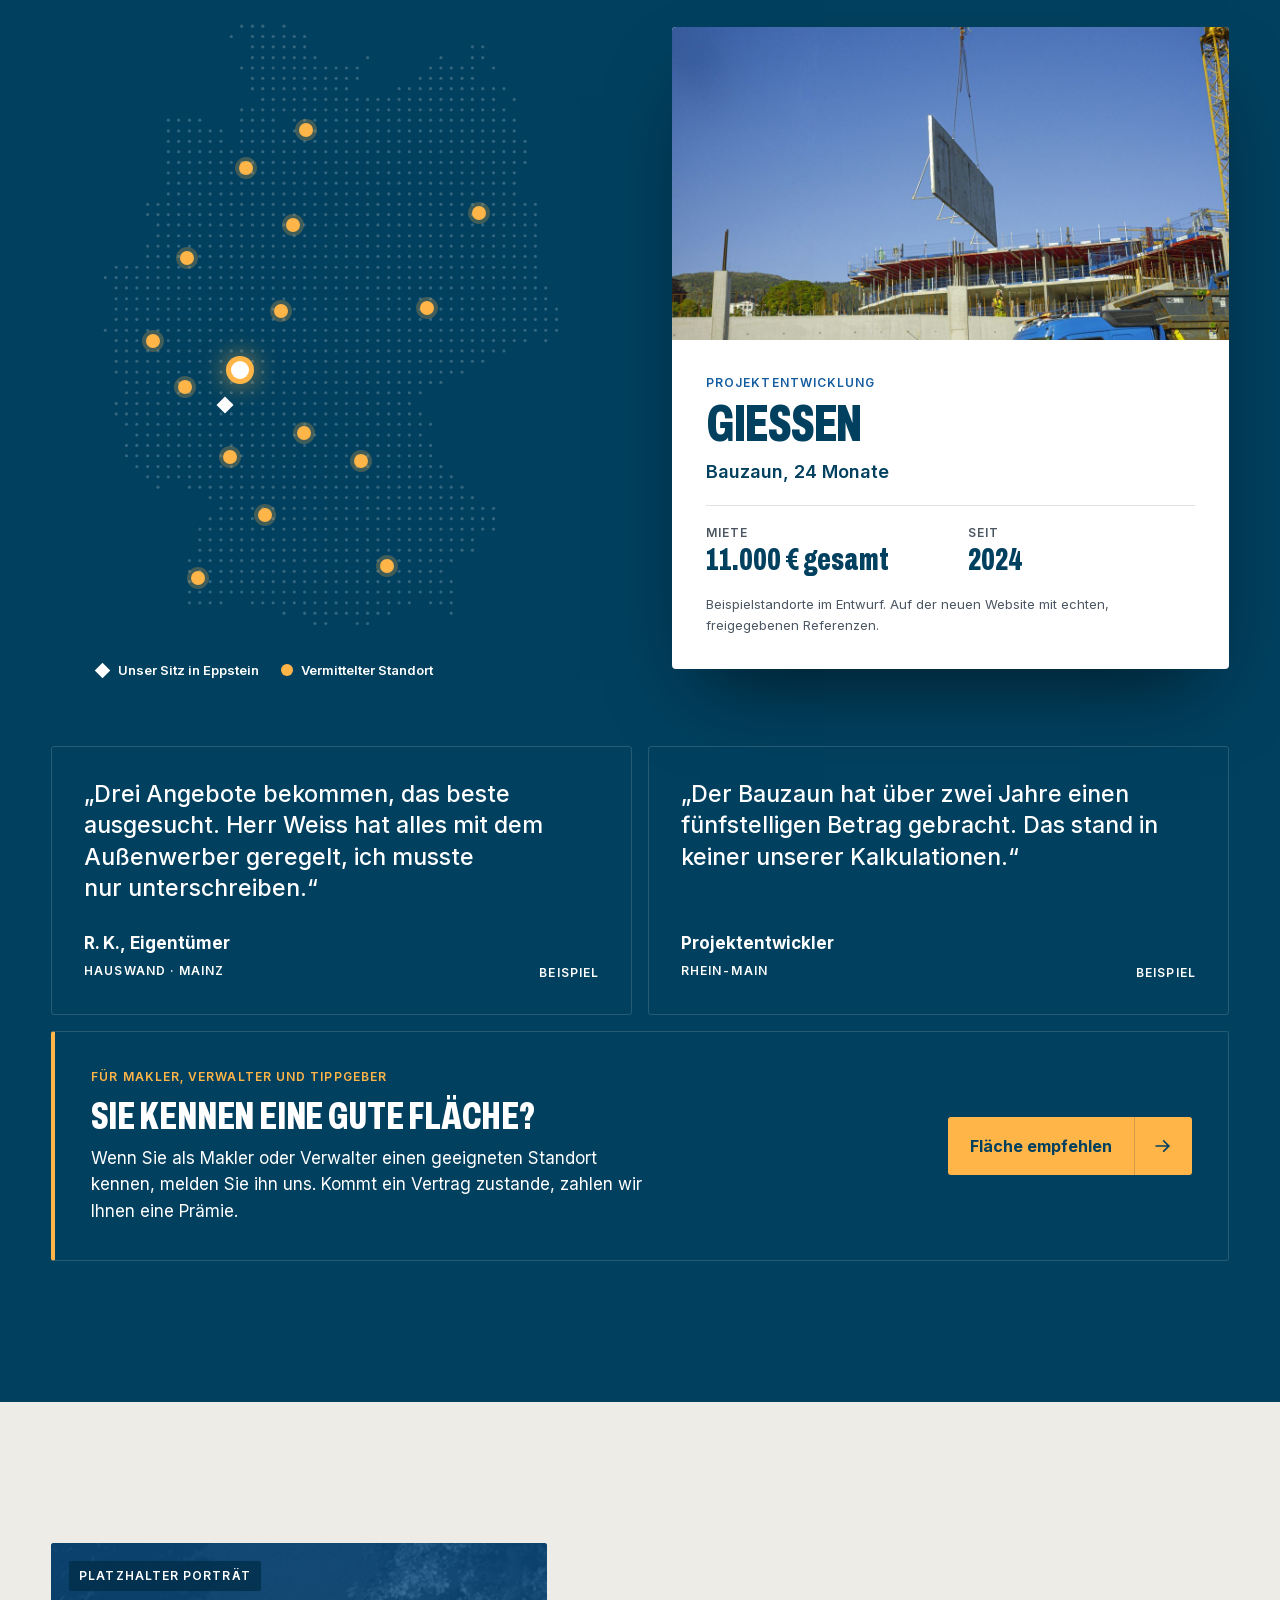
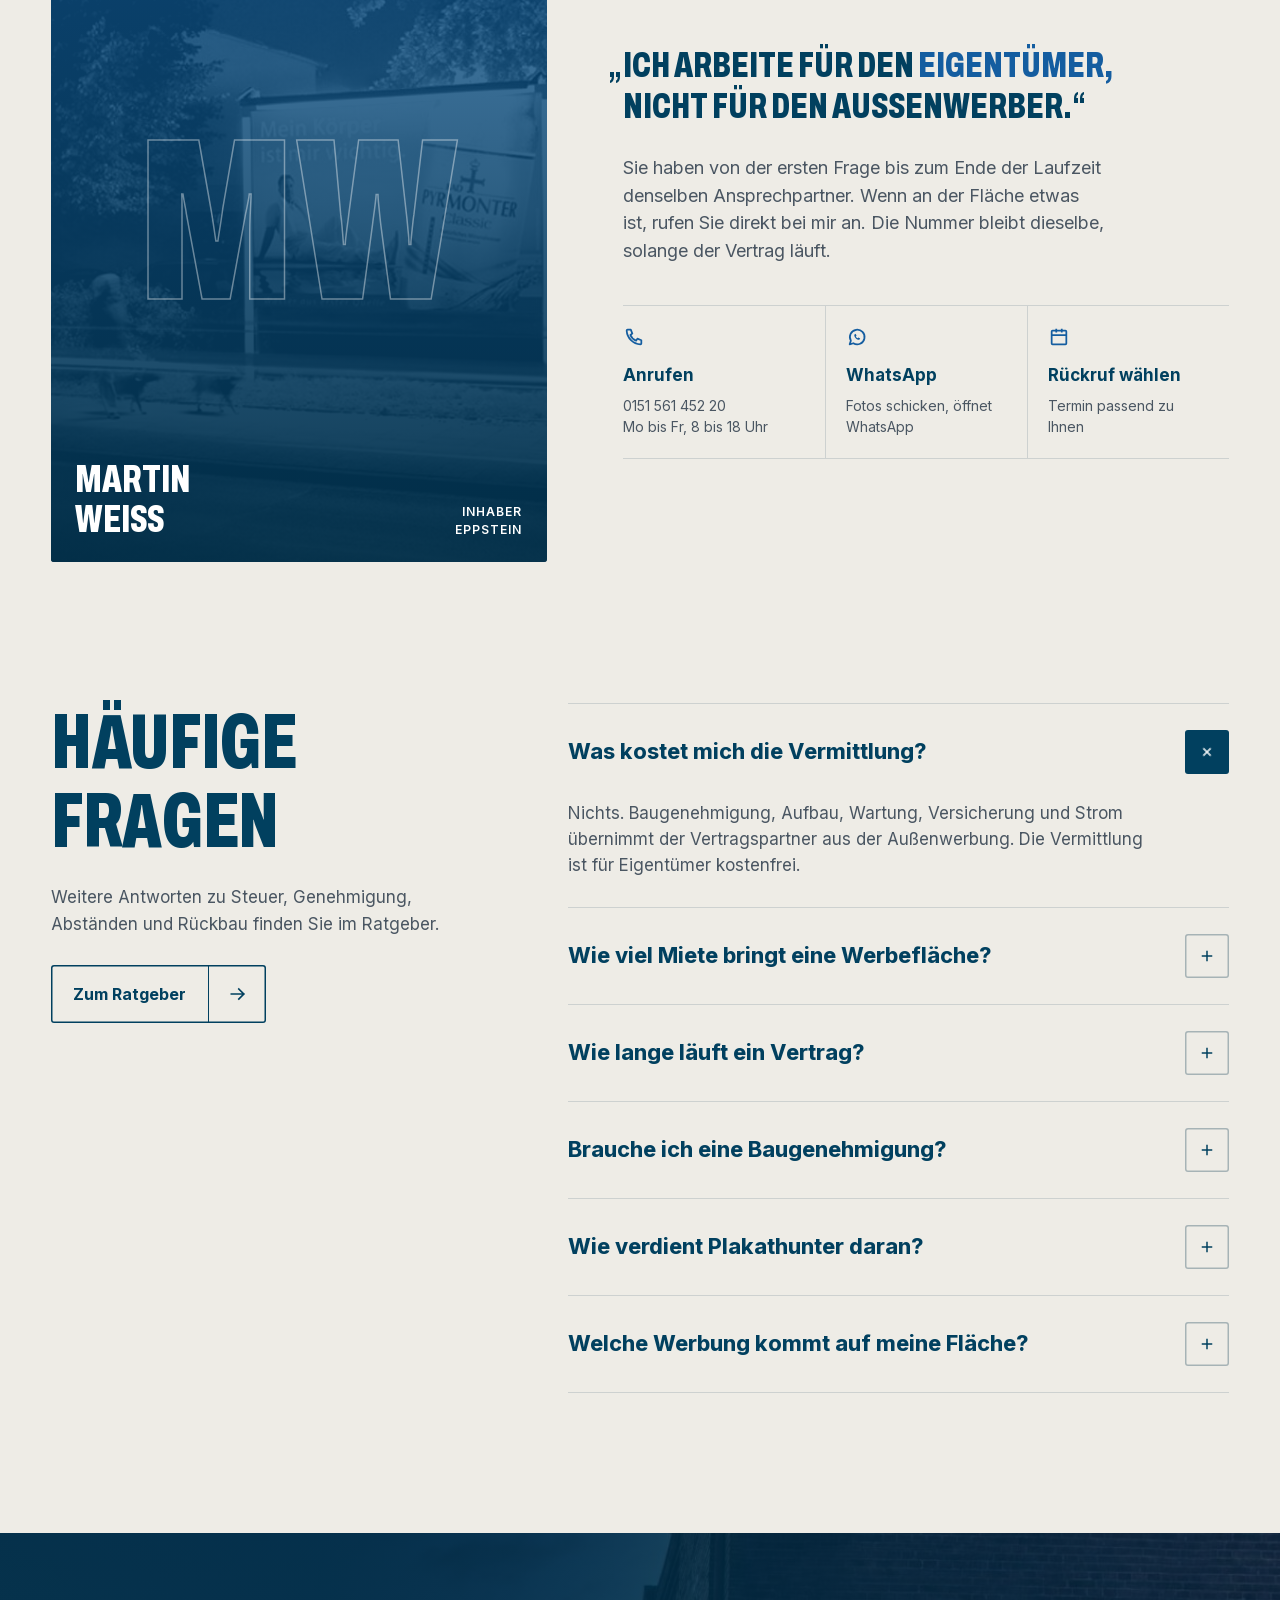
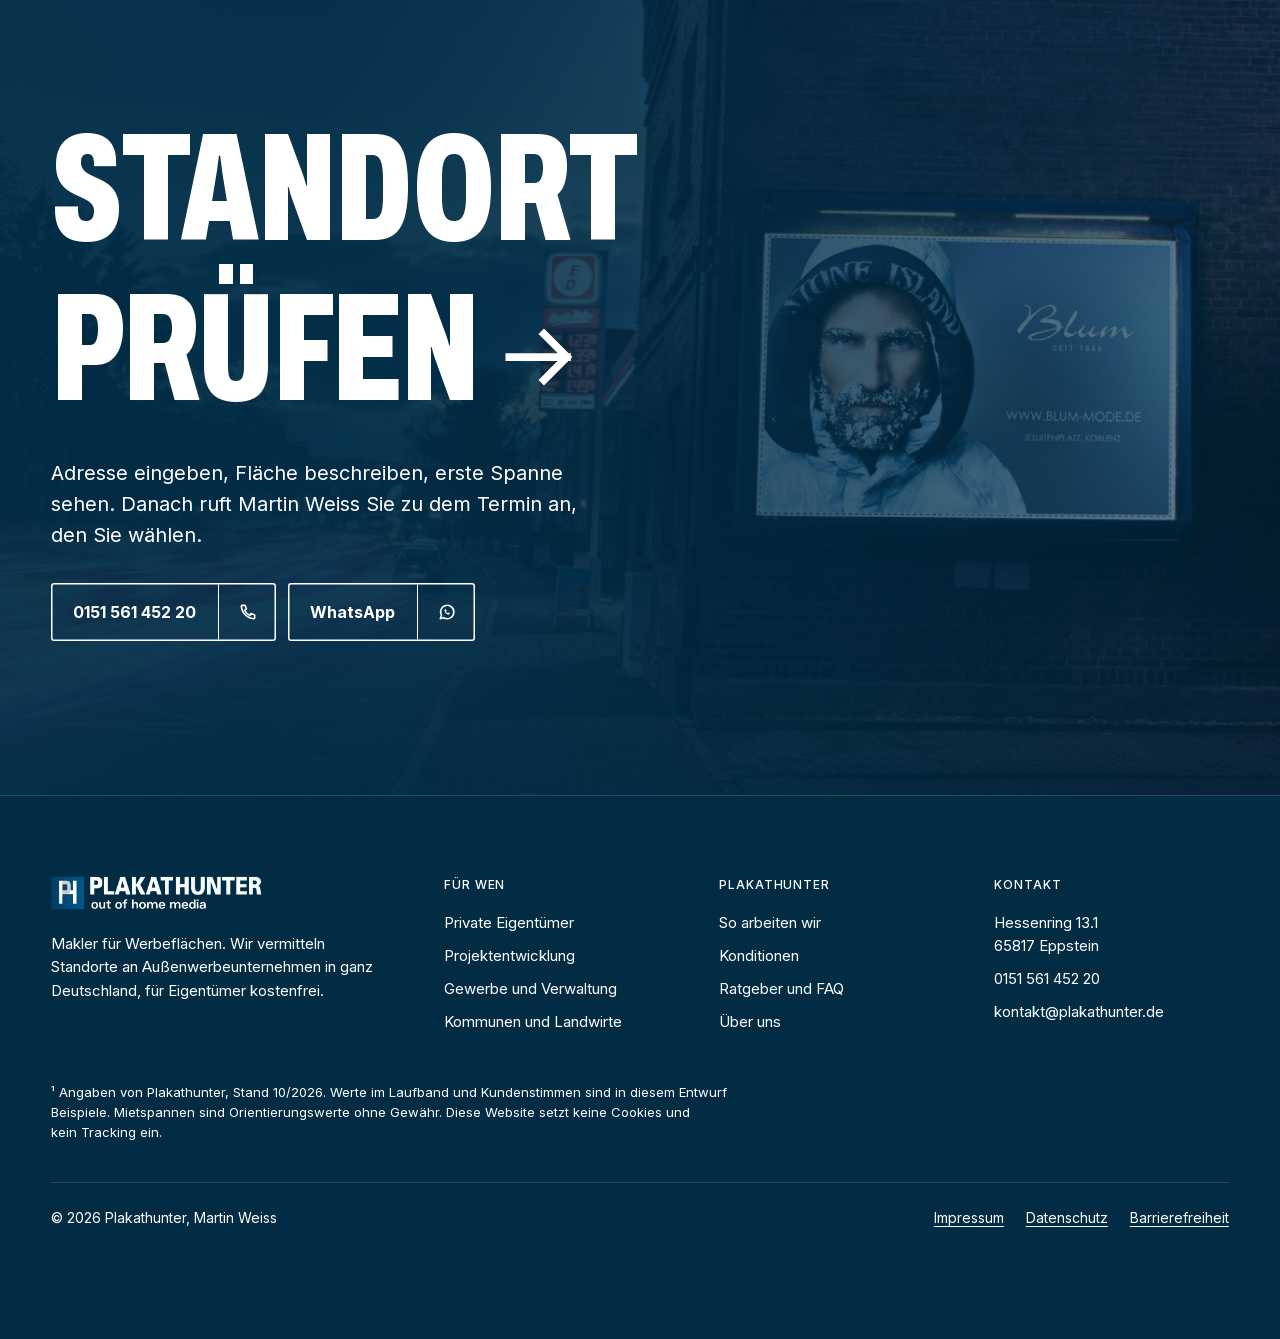
==== commit 4539720a: "Ohne KI-Muster: Raster, Glow, Kicker-Nummern, Kontur-Ziffern, Sterne entfernt; Texte neu formuliert;" ====
--- a/index.html
+++ b/index.html
@@ -65,7 +65,7 @@
 .sh .lbl{grid-column:1/-1;display:flex;gap:14px;align-items:center}
 .sh .lbl i{font-style:normal;color:var(--sodium)}
 .paper .sh .lbl i{color:var(--blue)}
-.sh h2{font-size:clamp(44px,6.4vw,96px)}
+.sh h2{font-size:clamp(36px,6vw,84px)}
 .sh p:not(.lbl){max-width:44ch;justify-self:end;font-size:1.0625rem}
 @media(max-width:900px){.sh{grid-template-columns:1fr}.sh p:not(.lbl){justify-self:start}}
 
@@ -91,8 +91,9 @@
 .util{height:40px;font-size:.8125rem;color:var(--dm);border-bottom:1px solid var(--dl);background:rgba(1,44,68,.55);backdrop-filter:blur(10px);-webkit-backdrop-filter:blur(10px);transition:opacity .3s}
 .util .w{height:100%;display:flex;align-items:center;justify-content:space-between;gap:24px}
 .u-l{font-weight:600;letter-spacing:.06em;text-transform:uppercase;font-size:.6875rem}
-.u-r{display:flex;list-style:none;gap:28px;align-items:center}
-.u-r li{display:flex;align-items:center;gap:8px;white-space:nowrap}
+.u-r{display:flex;list-style:none;gap:0;align-items:center}
+.u-r li{display:flex;align-items:center;gap:8px;white-space:nowrap;padding:0 18px;border-left:1px solid var(--dl)}
+.u-r li:first-child{border-left:0}
 .u-r svg{color:var(--sodium)}
 .u-r a{display:inline-flex;align-items:center;gap:8px;color:#fff;font-weight:650;text-decoration:none;font-variant-numeric:tabular-nums}
 .u-r a:hover{color:var(--sodium)}
@@ -147,18 +148,19 @@
 
 /* HERO */
 .hero{position:relative;min-height:100vh;min-height:100svh;display:flex;flex-direction:column;overflow:hidden;isolation:isolate;background:var(--night)}
-.hbg{position:absolute;inset:0;z-index:-1;background-image:linear-gradient(rgba(255,255,255,.055) 1px,transparent 1px),linear-gradient(90deg,rgba(255,255,255,.055) 1px,transparent 1px);background-size:64px 64px;-webkit-mask-image:linear-gradient(180deg,#000 30%,transparent 95%);mask-image:linear-gradient(180deg,#000 30%,transparent 95%)}
+.hbg{position:absolute;inset:0;z-index:-1;overflow:hidden}
 .hbg .glow{position:absolute;right:-8%;top:-18%;width:70vw;height:70vw;max-width:1100px;max-height:1100px;border-radius:50%;background:radial-gradient(closest-side,rgba(255,181,71,.28),rgba(255,181,71,.08) 45%,transparent 70%)}
 .hbg .trail{position:absolute;left:-30%;bottom:22%;width:60%;height:2px;background:linear-gradient(90deg,transparent,var(--sodium),transparent);opacity:.7;animation:tr 2.6s .6s var(--ease) forwards;transform:translateX(0)}
 @keyframes tr{to{transform:translateX(260%);opacity:0}}
 .hin{flex:1;display:grid;grid-template-columns:minmax(0,1.12fr) minmax(0,.88fr);gap:clamp(48px,6vw,120px);align-items:center;padding-top:calc(env(safe-area-inset-top,0px) + 176px);padding-bottom:64px;width:100%}
 .hk{display:flex;flex-wrap:wrap;gap:6px 18px;margin-bottom:24px}
 .hk span:first-child{color:var(--sodium)}
-.hero h1{font-size:clamp(44px,5.3vw,90px);position:relative}
+.hero h1{font-size:clamp(40px,4.6vw,66px);position:relative}
 .hero h1 .ln{display:block;overflow:hidden;padding:.08em 0 .02em;margin-top:-.08em;white-space:nowrap}
 .hero h1 .ln>span{display:block;transform:translateY(105%);animation:up 1s var(--ease) forwards}
 .hero h1 .ln:nth-child(2)>span{animation-delay:.12s}.hero h1 .ln:nth-child(3)>span{animation-delay:.24s}
-.hero h1 .ln:nth-child(3){color:var(--sodium)}
+.hero h1 .ln:nth-child(4){color:var(--sodium)}
+.hero h1 .ln:nth-child(4)>span{animation-delay:.36s}
 @keyframes up{to{transform:none}}
 .flap{position:relative;display:inline-block;vertical-align:top}
 .flap .ghost{visibility:hidden}
@@ -177,7 +179,7 @@
 .hq .btn{height:58px}.hq .btn>b{width:58px}
 .hq-t{display:flex;flex-wrap:wrap;align-items:center;gap:10px 16px;margin-top:16px;opacity:0;animation:fi .8s .75s forwards}
 .hq-l{font-size:.875rem;font-weight:600}
-.hq-f{display:flex;flex-wrap:wrap;gap:8px 22px;list-style:none;margin-top:20px;font-size:.875rem;opacity:0;animation:fi .8s .85s forwards}
+.hq-f{margin-top:18px;font-size:.9375rem;opacity:0;animation:fi .8s .85s forwards}
 .hq-f li{display:flex;align-items:center;gap:8px}
 .hq-f svg{color:var(--sodium)}
 .seg{display:flex;flex-wrap:wrap;gap:6px}
@@ -233,62 +235,97 @@
 .pz .steps>div{min-height:72vh;display:flex;flex-direction:column;justify-content:center;padding-block:40px;color:#fff;transition:color .5s}
 .pz .steps>div.on{color:#fff}
 
-.pz .no{font-family:var(--disp);font-weight:820;font-stretch:64%;font-size:clamp(90px,11vw,170px);line-height:.8;color:transparent;-webkit-text-stroke:1.5px #fff}
-.pz .steps>div.on .no{-webkit-text-stroke-color:var(--sodium)}
+.pz .no{font-family:var(--disp);font-weight:820;font-stretch:64%;font-size:1.25rem;line-height:1;display:inline-grid;place-items:center;width:44px;height:44px;border-radius:3px;box-shadow:inset 0 0 0 1.5px #fff}
+.pz .steps>div.on .no{background:var(--sodium);color:var(--ink);box-shadow:none}
 .pz h3{font-size:clamp(34px,3.6vw,54px);margin:22px 0 14px}
 .pz .steps p{color:var(--dm);font-size:1.125rem;max-width:42ch}
 .pz .stick{position:sticky;top:110px;height:max-content;padding-block:7vh}
-.board{font-variant-numeric:tabular-nums;background:var(--deep);border:1px solid var(--dl);border-radius:4px;overflow:hidden;font-family:var(--mono);box-shadow:0 40px 100px -30px rgba(0,0,0,.8)}
-.board .bh{display:flex;justify-content:space-between;align-items:center;padding:16px 20px;border-bottom:1px solid var(--dl);font-size:.75rem;letter-spacing:.08em;text-transform:uppercase;color:var(--dm)}
-.board .bh b{color:var(--sodium);font-weight:500;display:flex;align-items:center;gap:8px}
-.board .bh b i{width:8px;height:8px;border-radius:50%;background:var(--sodium);animation:bl 1.4s steps(2) infinite}
-@keyframes bl{50%{opacity:.15}}
-.board .req{padding:18px 20px;border-bottom:1px solid var(--dl);display:grid;grid-template-columns:1fr auto;gap:6px 20px;font-size:.875rem}
-.board .req span{color:var(--dm);font-size:.75rem;text-transform:uppercase;letter-spacing:.06em}
-.board .req strong{font-weight:600;font-size:1rem}
-.rows{display:grid}
-.row{display:grid;grid-template-columns:1.5fr 1.1fr .9fr 1fr;gap:12px;align-items:center;padding:14px 20px;border-bottom:1px solid rgba(255,255,255,.07);font-size:.8125rem;transition:background .5s}
-.row.hd2{color:#fff;font-size:.6875rem;letter-spacing:.08em;text-transform:uppercase;padding-block:10px}
-.row .st{color:#fff}
-.row .v{text-align:right;font-weight:600;font-size:.9375rem}
-.fl{display:inline-flex;gap:2px}
-.fl i{font-style:normal;display:inline-grid;place-items:center;min-width:.95em;height:1.5em;background:#023a5a;border-radius:2px;padding:0 1px;position:relative;overflow:hidden}
-.fl i:after{content:"";position:absolute;left:0;right:0;top:50%;height:1px;background:rgba(0,0,0,.6)}
-.flip{animation:fp .5s var(--ease)}
-@keyframes fp{0%{transform:rotateX(90deg);opacity:.2}100%{transform:none;opacity:1}}
-.row.best{background:rgba(255,181,71,.12)}
-.row.best .v{color:var(--sodium)}
-.row.best .st{color:var(--sodium)}
-.board .bf{display:flex;justify-content:space-between;gap:12px;padding:16px 20px;font-size:.75rem;color:var(--dm);text-transform:uppercase;letter-spacing:.06em}
-.board .bf b{color:#fff;font-weight:600}
-@media(max-width:1000px){.pz{grid-template-columns:1fr}.pz .stick{position:relative;top:0;padding-block:0;order:-1}.pz .steps>div,.pz .steps>div p{min-height:auto;color:#fff;padding-block:30px}.pz .steps>div p{color:var(--dm);padding:0}.pz .no{font-size:72px}.row{grid-template-columns:1.4fr 1fr 1fr;font-size:.75rem}.row .fm{display:none}}
+.board{font-variant-numeric:tabular-nums;background:var(--deep);border:1px solid var(--dl);border-radius:4px;overflow:hidden;box-shadow:0 40px 100px -30px rgba(0,0,0,.8)}
+.board .bh{display:flex;justify-content:space-between;align-items:center;gap:12px;padding:14px 20px;border-bottom:1px solid var(--dl);font-size:.75rem;font-weight:600;letter-spacing:.08em;text-transform:uppercase}
+.board .bh b{color:var(--sodium);font-weight:700;display:flex;align-items:center;gap:8px;text-align:right}
+.board .bh b i{width:8px;height:8px;border-radius:50%;background:var(--sodium);flex:none}
+.bsteps{display:grid;grid-template-columns:repeat(3,1fr);list-style:none;border-bottom:1px solid var(--dl)}
+.bsteps li{display:flex;align-items:center;gap:10px;padding:12px 20px;font-size:.875rem;font-weight:600;border-left:1px solid var(--dl);position:relative;transition:background .4s}
+.bsteps li:first-child{border-left:0}
+.bsteps li span{width:24px;height:24px;border-radius:2px;display:grid;place-items:center;font-size:.75rem;box-shadow:inset 0 0 0 1.5px #fff;transition:all .4s}
+.bsteps li:after{content:"";position:absolute;left:0;right:0;bottom:-1px;height:3px;background:var(--sodium);transform:scaleX(0);transform-origin:left;transition:transform .5s var(--ease)}
+.board[data-s="1"] .bsteps li[data-n="1"],.board[data-s="2"] .bsteps li[data-n="2"],.board[data-s="3"] .bsteps li[data-n="3"]{background:rgba(255,181,71,.12)}
+.board[data-s="1"] .bsteps li[data-n="1"]:after,.board[data-s="2"] .bsteps li[data-n="2"]:after,.board[data-s="3"] .bsteps li[data-n="3"]:after{transform:none}
+.board[data-s="1"] .bsteps li[data-n="1"] span,.board[data-s="2"] .bsteps li[data-n="2"] span,.board[data-s="3"] .bsteps li[data-n="3"] span,.board[data-s="2"] .bsteps li[data-n="1"] span,.board[data-s="3"] .bsteps li[data-n="1"] span,.board[data-s="3"] .bsteps li[data-n="2"] span{background:var(--sodium);color:var(--ink);box-shadow:none}
+.req{display:grid;grid-template-columns:minmax(0,1fr) auto;gap:18px;align-items:center;padding:18px 20px;border-bottom:1px solid var(--dl);transition:padding .5s var(--ease),background .5s}
+.rq-t{display:grid;gap:4px}
+.rq-t .lbl{color:var(--sodium)}
+.rq-t strong{font-family:var(--disp);font-weight:820;font-stretch:64%;text-transform:uppercase;font-size:1.6rem;line-height:1.04;transition:font-size .5s var(--ease)}
+.rq-t>span:last-child{font-size:.875rem}
+.rq-ph{display:flex;gap:8px}
+.rq-ph img{width:64px;height:48px;object-fit:cover;border-radius:2px;transition:all .5s var(--ease)}
+.board[data-s="1"] .req{padding:30px 20px;background:rgba(255,181,71,.08)}
+.board[data-s="1"] .rq-t strong{font-size:2.6rem}
+.board[data-s="1"] .rq-ph img{width:110px;height:82px}
+@media(max-width:1200px) and (min-width:1001px){.rq-ph img+img{display:none}}
+.bbody{position:relative;height:330px}
+.bexp{position:absolute;inset:0;padding:22px 20px;transition:opacity .4s}
+.board:not([data-s="1"]) .bexp{opacity:0;pointer-events:none}
+.bexp .lbl{color:var(--sodium);margin-bottom:10px}
+.bexp ul{list-style:none}
+.bexp li{display:grid;grid-template-columns:110px minmax(0,1fr) 28px;gap:12px;align-items:center;padding:13px 0;border-bottom:1px solid rgba(255,255,255,.1);font-size:.9375rem;opacity:0;transform:translateY(8px);transition:opacity .4s,transform .4s var(--ease)}
+.bexp li span{font-size:.75rem;font-weight:600;letter-spacing:.08em;text-transform:uppercase}
+.bexp li i{font-style:normal;width:24px;height:24px;border-radius:2px;display:grid;place-items:center;background:var(--sodium);color:var(--ink);font-weight:800;font-size:.8125rem}
+.board[data-s="1"] .bexp li{opacity:1;transform:none}
+.board[data-s="1"] .bexp li:nth-child(2){transition-delay:.25s}.board[data-s="1"] .bexp li:nth-child(3){transition-delay:.5s}.board[data-s="1"] .bexp li:nth-child(4){transition-delay:.75s}
+.rows{position:absolute;inset:0}
+.row{position:absolute;left:0;right:0;top:0;height:66px;display:grid;grid-template-columns:1.1fr 1.6fr .9fr;gap:14px;align-items:center;padding:0 20px;border-bottom:1px solid rgba(255,255,255,.08);font-size:.875rem;opacity:0;transform:translateY(10px);transition:top .7s var(--ease),opacity .45s,transform .45s var(--ease),background .5s}
+.row.in{opacity:1;transform:none}
+.row .nm b{display:block;font-size:.9375rem}
+.row .nm small{display:block;font-size:.75rem}
+.row .bar{position:relative;height:10px;border-radius:2px;background:rgba(255,255,255,.12);overflow:hidden}
+.row .bar i{position:absolute;left:0;top:0;bottom:0;width:0;background:#fff;transition:width .9s var(--ease)}
+.row .st{font-size:.75rem;font-weight:600;letter-spacing:.06em;text-transform:uppercase}
+.row .v{text-align:right;font-family:var(--disp);font-weight:820;font-stretch:64%;font-size:1.5rem;line-height:1.04}
+.row.sending .bar i,.row.sent .bar i{width:100%!important;background:var(--sodium);animation:snd 1.1s var(--ease) both}
+.row.sent .bar i{animation:none;opacity:.45}
+@keyframes snd{from{transform:translateX(-100%)}to{transform:none}}
+.row.best{background:var(--sodium);color:var(--ink)}
+.row.best .bar{background:rgba(1,64,95,.2)}.row.best .bar i{background:var(--ink)}
+.rb{font-style:normal;margin-right:8px;font-size:.625rem;font-weight:700;letter-spacing:.08em;text-transform:uppercase;background:var(--ink);color:#fff;padding:2px 6px;border-radius:2px;vertical-align:1px}
+.row .nm{min-width:0;white-space:nowrap}
+.bsum{display:grid;grid-template-columns:1.3fr 1fr;border-top:1px solid var(--dl);max-height:0;overflow:hidden;transition:max-height .7s var(--ease)}
+.board[data-s="3"] .bsum{max-height:140px}
+.bsum>div{padding:18px 20px;display:grid;gap:4px}
+.bsum>div+div{border-left:1px solid var(--dl)}
+.bsum .lbl{color:var(--sodium)}
+.bsum b{font-family:var(--disp);font-weight:820;font-stretch:64%;font-size:2.2rem;line-height:1.04}
+@media(max-width:1000px){.pz{grid-template-columns:1fr}.pz .stick{top:76px;padding-block:0;z-index:2}.pz .steps>div{min-height:60vh;padding-block:30px}}
+@media(max-width:600px){.req{grid-template-columns:minmax(0,1fr)}.row{grid-template-columns:1fr 1fr;height:58px}.row .bar{display:none}.bbody{height:290px}.bsteps li{padding:10px 8px;font-size:.75rem;gap:6px}.board[data-s="1"] .rq-ph img{width:80px;height:60px}.rq-ph img{width:48px;height:36px}.bsum b{font-size:1.6rem}.board[data-s="1"] .rq-t strong{font-size:2rem}}
 
 /* RECHNER mit Plakatwand */
-.rc{display:grid;grid-template-columns:1fr 1.15fr;gap:clamp(30px,5vw,90px);align-items:center}
-.rc fieldset{border:0;margin-bottom:28px}
-.rc legend{display:block;font-weight:700;font-size:.9375rem;margin-bottom:12px}
+.rc{display:grid;grid-template-columns:minmax(0,1fr) minmax(0,1fr);gap:clamp(40px,5vw,90px);align-items:center}
+.rc h2{font-size:clamp(36px,3.6vw,56px)}
+.rc-p{color:var(--muted);margin:12px 0 22px;max-width:46ch}
+.rc fieldset{border:0;margin-bottom:16px}
+.rc legend{display:block;font-weight:700;font-size:.9375rem;margin-bottom:10px}
 .opts{display:flex;flex-wrap:wrap;gap:8px}
-.opts button{padding:12px 16px;font-weight:600;font-size:.9375rem;border-radius:3px;box-shadow:inset 0 0 0 1.5px rgba(1,46,72,.3);transition:all .2s;display:inline-flex;gap:8px;align-items:center}
+.opts button{padding:10px 14px;font-weight:600;font-size:.9375rem;border-radius:3px;box-shadow:inset 0 0 0 1.5px rgba(1,46,72,.3);transition:all .2s;display:inline-flex;gap:8px;align-items:center}
 .opts button:hover{box-shadow:inset 0 0 0 1.5px var(--ink)}
 .opts button[aria-pressed="true"]{background:var(--ink);color:#fff;box-shadow:none}
 .opts svg{width:18px;height:18px}
 .stepper{display:inline-flex;align-items:center;box-shadow:inset 0 0 0 1.5px rgba(1,46,72,.3);border-radius:3px}
-.stepper button{width:52px;height:52px;display:grid;place-items:center;font-size:1.4rem;font-weight:600}
+.stepper button{width:46px;height:46px;display:grid;place-items:center;font-size:1.4rem;font-weight:600}
 .stepper button:hover{background:rgba(1,46,72,.06)}
 .stepper output{min-width:60px;text-align:center;font-family:var(--mono);font-weight:600;font-size:1.125rem}
-.rc .note{font-size:.8125rem;color:var(--muted);margin-top:14px;max-width:52ch}
-.bb{position:relative;padding-top:64px}
+.rc .note{font-size:.8125rem;color:var(--muted);margin-top:10px;max-width:52ch}
+.bb{position:relative;padding-top:46px;max-width:640px;width:100%;justify-self:end}
 .bb .lamps{position:absolute;top:0;left:6%;right:6%;display:flex;justify-content:space-between}
-.bb .lamps i{position:relative;width:62px;height:64px}
-.bb .lamps i:before{content:"";position:absolute;left:28px;top:0;width:5px;height:38px;background:#20384b}
-.bb .lamps i:after{content:"";position:absolute;left:8px;top:34px;width:46px;height:9px;border-radius:2px;background:#20384b;box-shadow:0 8px 34px 10px rgba(255,214,140,.55)}
+.bb .lamps i{position:relative;width:62px;height:46px}
+.bb .lamps i:before{content:"";position:absolute;left:28px;top:0;width:5px;height:26px;background:#20384b}
+.bb .lamps i:after{content:"";position:absolute;left:8px;top:22px;width:46px;height:9px;border-radius:2px;background:#20384b;box-shadow:0 8px 34px 10px rgba(255,214,140,.55)}
 .bb .frame{background:#13293a;padding:14px;border-radius:3px;box-shadow:0 30px 60px -24px rgba(1,46,72,.6)}
 .poster{position:relative;aspect-ratio:356/252;background:var(--night);overflow:hidden;color:#fff;display:flex;flex-direction:column;justify-content:space-between;padding:clamp(18px,3vw,34px)}
 .poster:after{content:"";position:absolute;inset:0;background:linear-gradient(180deg,rgba(255,224,170,.16),rgba(255,224,170,0) 45%);pointer-events:none}
 .poster .pt{display:flex;justify-content:space-between;align-items:flex-start;gap:12px}
 .poster .pt img{height:clamp(18px,2.2vw,28px);width:auto}
 .poster .pk{color:var(--sodium)}
-.poster .pv{font-family:var(--disp);font-weight:820;font-stretch:62%;font-size:clamp(50px,7.4vw,120px);line-height:.85;letter-spacing:-.01em;white-space:nowrap}
+.poster .pv{font-family:var(--disp);font-weight:820;font-stretch:62%;font-size:clamp(46px,5.4vw,96px);line-height:.85;letter-spacing:-.01em;white-space:nowrap}
 .poster .pv small{font-family:var(--disp);display:block;font-size:.26em;font-stretch:70%;letter-spacing:.02em;margin-top:.4em;color:var(--sodium)}
 .poster .pb{display:flex;justify-content:space-between;gap:12px;font-family:var(--mono);font-size:clamp(.625rem,.9vw,.8125rem);text-transform:uppercase;letter-spacing:.06em;color:var(--dm)}
 .poster .strips{position:absolute;inset:0;display:grid;grid-template-columns:repeat(6,1fr);pointer-events:none;z-index:3}
@@ -297,7 +334,7 @@
 .poster.paste .strips i:nth-child(2){animation-delay:.05s}.poster.paste .strips i:nth-child(3){animation-delay:.1s}.poster.paste .strips i:nth-child(4){animation-delay:.15s}.poster.paste .strips i:nth-child(5){animation-delay:.2s}.poster.paste .strips i:nth-child(6){animation-delay:.25s}
 @keyframes paste{0%{transform:scaleY(0);transform-origin:top}45%{transform:scaleY(1);transform-origin:top}55%{transform:scaleY(1);transform-origin:bottom}100%{transform:scaleY(0);transform-origin:bottom}}
 .bb .legs{display:flex;justify-content:space-around;padding:0 22%}
-.bb .legs i{width:16px;height:70px;background:linear-gradient(90deg,#13293a,#2b475d)}
+.bb .legs i{width:16px;height:36px;background:linear-gradient(90deg,#13293a,#2b475d)}
 .bb .ground{height:2px;background:var(--ll)}
 .bb .five{display:flex;justify-content:space-between;gap:20px;margin-top:22px;font-size:.9375rem}
 .bb .five b{font-family:var(--mono);font-weight:600}
@@ -306,20 +343,19 @@
 /* ZIELGRUPPEN: Liste mit Bild */
 .tl{list-style:none;border-top:1px solid var(--ll);position:relative}
 .tl li{border-bottom:1px solid var(--ll)}
-.tl button{width:100%;display:grid;grid-template-columns:56px minmax(0,1.3fr) minmax(0,.8fr) 56px;gap:28px;align-items:center;padding:30px 0;text-align:left;position:relative;transition:padding .4s var(--ease)}
-.tl .nr{font-family:var(--mono);font-size:.875rem;color:var(--muted)}
+.tl button{width:100%;display:grid;grid-template-columns:56px minmax(0,1.3fr) auto minmax(0,.8fr) 56px;gap:0 28px;align-items:center;padding:30px 0;text-align:left;position:relative;transition:padding .4s var(--ease)}
+.tl .nr{font-family:var(--mono);font-size:.875rem;color:var(--muted);display:grid;gap:8px;justify-items:start}
+.tl .nr small{font-size:.625rem;font-weight:700;letter-spacing:.08em;text-transform:uppercase;background:var(--sodium);color:var(--ink);padding:3px 7px;border-radius:2px}
 .tl .tt{font-family:var(--disp);font-weight:820;font-stretch:64%;text-transform:uppercase;font-size:clamp(32px,3.7vw,58px);line-height:1.04;overflow-wrap:anywhere;hyphens:manual}
 .tl .tt small{display:inline-block;vertical-align:.9em;margin-left:12px;white-space:nowrap;font-family:var(--mono);font-weight:500;font-size:.6875rem;letter-spacing:.08em;padding:4px 8px;background:var(--sodium);color:var(--ink);border-radius:2px;line-height:1.3}
 .tl .ds{color:var(--muted);font-size:1rem;max-width:44ch}
 .tl .ar{width:56px;height:56px;border-radius:3px;box-shadow:inset 0 0 0 1.5px rgba(1,46,72,.3);display:grid;place-items:center;transition:all .35s var(--ease)}
 .tl button:hover .ar,.tl button:focus-visible .ar{background:var(--ink);color:#fff;box-shadow:none}
-.tl button:hover{padding-left:16px}
-.tl .th{display:none}
-.hov{position:fixed;left:0;top:0;width:340px;aspect-ratio:4/3;border-radius:3px;overflow:hidden;pointer-events:none;z-index:20;opacity:0;transform:translate(-50%,-50%) scale(.85) rotate(-3deg);transition:opacity .3s,transform .45s var(--ease)}
-.hov.on{opacity:1;transform:translate(-50%,-50%) scale(1) rotate(-3deg)}
-.hov img{position:absolute;inset:0;width:100%;height:100%;object-fit:cover;opacity:0;transition:opacity .3s}
-.hov img.on{opacity:1}
-@media(hover:none),(max-width:900px){.hov{display:none}.tl button{grid-template-columns:minmax(0,1fr) 56px;gap:14px 16px}.tl .nr{display:none}.tl .ds{grid-column:1/2}.tl .ar{grid-row:1;grid-column:2}.tl .th{display:block;grid-column:1/-1;aspect-ratio:16/8;border-radius:3px;overflow:hidden}.tl .th img{width:100%;height:100%;object-fit:cover}.tl button:hover{padding-left:0}}
+
+.tl .th{display:block;width:0;height:120px;border-radius:3px;overflow:hidden;opacity:0;margin-right:-28px;transition:width .5s var(--ease),opacity .35s,margin .5s var(--ease)}
+.tl .th img{width:180px;height:120px;object-fit:cover}
+.tl button:hover .th,.tl button:focus-visible .th{width:180px;opacity:1;margin-right:0}
+@media(hover:none),(max-width:900px){.tl button{grid-template-columns:minmax(0,1fr) 56px;gap:14px 16px}.tl .nr{display:none}.tl .tt{grid-column:1;grid-row:1}.tl .ar{grid-row:1;grid-column:2}.tl .th{grid-column:1/-1;grid-row:2;width:auto!important;height:auto;opacity:1;margin:0!important;aspect-ratio:16/8}.tl .th img{width:100%;height:100%}.tl .ds{grid-column:1/-1;grid-row:3}}
 
 /* KONDITIONEN */
 .kd{display:grid;grid-template-columns:repeat(4,1fr);border-top:1px solid var(--dl)}
@@ -341,7 +377,7 @@
 .ab li+li{padding-left:32px;border-left:1px solid var(--ll)}
 .ab .who{font-family:var(--mono);font-size:.75rem;letter-spacing:.08em;text-transform:uppercase;display:inline-block;padding:4px 8px;border-radius:2px;background:var(--ink);color:#fff}
 .ab .who.y{background:var(--sodium);color:var(--ink)}
-.ab .n{font-family:var(--disp);display:block;font-weight:820;font-stretch:62%;font-size:96px;line-height:.85;color:transparent;-webkit-text-stroke:1.5px var(--ink);margin:22px 0 16px}
+.ab .n{display:block;font-family:var(--disp);font-weight:820;font-stretch:64%;font-size:2.4rem;line-height:1;color:var(--ink);margin:20px 0 10px}
 .ab h3{font-size:1.625rem;font-weight:800;line-height:1.05;margin-bottom:10px}
 .ab p{color:var(--muted);font-size:1rem}
 .ab .t{font-family:var(--mono);font-size:.8125rem;margin-top:16px;font-weight:600;color:var(--ink)}
@@ -376,7 +412,7 @@
 .mfil button:hover{box-shadow:inset 0 0 0 1.5px #fff}
 .mfil button[aria-pressed="true"]{background:var(--sodium);color:var(--ink);box-shadow:none}
 .mgrid{display:grid;grid-template-columns:minmax(0,1fr) minmax(0,1fr);gap:clamp(32px,5vw,90px);align-items:center}
-.dmap{position:relative;width:100%;max-width:560px;justify-self:center;aspect-ratio:1000/1356}
+.dmap{position:relative;width:100%;max-width:min(470px,calc((100svh - 260px)/1.356));justify-self:center;aspect-ratio:1000/1356}
 .dmap svg{position:absolute;inset:0;width:100%;height:100%}
 .dmap .dots{fill:rgba(255,255,255,.2)}
 .mp{position:absolute;width:28px;height:28px;transform:translate(-50%,-50%);border-radius:50%;display:grid;place-items:center;transition:transform .3s var(--ease),opacity .3s}
@@ -414,7 +450,10 @@
 .por .nm{position:absolute;z-index:3;left:24px;right:24px;bottom:22px;color:#fff;display:flex;justify-content:space-between;align-items:end;gap:12px}
 .por .nm b{font-family:var(--disp);font-weight:820;font-stretch:64%;text-transform:uppercase;font-size:2.4rem;line-height:1.04}
 .por .nm .lbl{color:var(--dm);text-align:right}
-.mw blockquote{font-family:var(--disp);font-weight:820;font-stretch:64%;text-transform:uppercase;font-size:clamp(38px,4.6vw,74px);line-height:1.04;text-wrap:balance;margin:20px 0 28px}
+.mw blockquote{position:relative;font-family:var(--disp);font-weight:820;font-stretch:64%;text-transform:uppercase;font-size:clamp(30px,2.9vw,46px);line-height:1.08;margin:0 0 28px}
+.mw blockquote .ql{display:block;white-space:nowrap}
+.mw blockquote .q1{position:absolute;right:100%;top:0;margin-right:.04em}
+@media(max-width:1100px){.mw blockquote .q1{position:static}.mw blockquote .ql{display:inline;white-space:normal}}
 .mw blockquote em{font-style:normal;color:var(--blue)}
 .mw p.t{color:var(--muted);font-size:1.125rem;max-width:50ch}
 .ch{display:grid;grid-template-columns:repeat(3,1fr);margin-top:40px;border-top:1px solid var(--ll)}
@@ -631,13 +670,21 @@
 .er h3{font-size:clamp(34px,3.4vw,52px)}
 .er p{color:var(--dm)}
 .er .btn{margin-top:auto;align-self:flex-start}
-.e3{display:grid;grid-template-columns:repeat(3,1fr);gap:clamp(20px,3vw,48px);margin-top:clamp(40px,5vw,70px)}
-.e3 h3{font-size:1.25rem;font-weight:750;margin-bottom:14px;padding-bottom:12px;border-bottom:2px solid var(--ink)}
-.e3 ul{list-style:none;display:grid;gap:10px}
-.e3 li{padding-left:22px;position:relative;color:var(--muted)}
-.e3 li:before{content:"";position:absolute;left:0;top:.62em;width:10px;height:2px;background:var(--blue)}
-.e3>div:last-child li:before{background:#B3261E}
-@media(max-width:1000px){.eg{grid-template-columns:1fr}.e3{grid-template-columns:1fr}}
+.e3{display:grid;grid-template-columns:repeat(3,minmax(0,1fr));gap:16px;margin-top:clamp(40px,5vw,64px)}
+.ec{border-radius:4px;padding:clamp(24px,2.6vw,36px);display:flex;flex-direction:column;gap:22px}
+.ec h3{font-family:var(--disp);font-weight:820;font-stretch:64%;text-transform:uppercase;font-size:clamp(28px,2.4vw,38px);line-height:1.04;white-space:nowrap}
+.ec ul{list-style:none;display:grid;gap:18px}
+.ec li{display:grid;grid-template-columns:44px minmax(0,1fr);gap:14px;align-items:center}
+.ec .ei{width:44px;height:44px;border-radius:3px;display:grid;place-items:center}
+.ec b{display:block;font-size:1.0625rem;font-weight:700;white-space:nowrap}
+.ec small{display:block;font-size:.875rem;line-height:1.4;white-space:nowrap}
+@media(max-width:1280px) and (min-width:1101px){.ec small{white-space:normal}}
+.ec-a{background:var(--night);color:#fff}.ec-a .ei{background:var(--sodium);color:var(--ink)}
+.ec-b{background:#fff;color:var(--ink);box-shadow:0 30px 60px -30px rgba(1,46,72,.35)}.ec-b .ei{background:var(--ink);color:#fff}.ec-b small{color:var(--muted)}
+.ec-c{background:transparent;color:var(--ink);box-shadow:inset 0 0 0 1.5px rgba(1,64,95,.25)}.ec-c .ei{background:#F6E2DF;color:#9E2A1F}.ec-c small{color:var(--muted)}
+@media(max-width:1100px){.e3{grid-template-columns:1fr}}
+@media(max-width:1000px){.eg{grid-template-columns:1fr}}
+@media(max-width:420px){.ec b{white-space:normal}}
 @media(max-width:700px){.eq fieldset{grid-template-columns:1fr}.yn{flex-wrap:wrap}}
 /* VERTRAG */
 .vt{display:grid;grid-template-columns:minmax(0,.9fr) minmax(0,1.1fr);gap:clamp(40px,6vw,110px);align-items:center;margin-top:clamp(56px,7vw,100px)}
@@ -692,8 +739,8 @@
     <div class="w">
       <span class="u-l">Makler für Werbeflächen · bundesweit</span>
       <ul class="u-r">
-        <li><svg width="14" height="14" aria-hidden="true"><use href="#i-ck"/></svg>Kostenfrei für Eigentümer</li>
-        <li><svg width="14" height="14" aria-hidden="true"><use href="#i-ck"/></svg>Antwort in 48 Stunden</li>
+        <li>Kostenfrei für Eigentümer</li>
+        <li>Antwort in 48 Stunden</li>
         <li><a href="tel:+4915156145220"><svg width="14" height="14" aria-hidden="true"><use href="#i-tel"/></svg>0151 561 452 20</a><span class="u-t">Mo bis Fr, 8 bis 18 Uhr</span></li>
       </ul>
     </div>
@@ -760,16 +807,16 @@
 
 <!-- HERO -->
 <section class="hero" aria-labelledby="h1">
-  <div class="hbg" aria-hidden="true"><i class="glow"></i><i class="trail"></i></div>
+  
   <div class="w hin">
     <div class="hl">
-      <p class="lbl hk"><span>Werbefläche vermieten</span><span>Hauswand · Grundstück · Bauzaun</span></p>
-      <h1 id="h1" class="cap">
-        <span class="ln"><span>Ihre <span class="flap" aria-hidden="true"><span class="ghost">Grundstück.</span><span class="fv" id="flap">Hauswand.</span></span><span class="sr">Fläche.</span></span></span>
-        <span class="ln"><span>Mehrere Angebote.</span></span>
-        <span class="ln"><span>Ein Makler.</span></span>
+            <h1 id="h1" class="cap">
+        <span class="ln"><span>Wir vermieten</span></span>
+        <span class="ln"><span><span class="flap" aria-hidden="true"><span class="ghost">Ihr Grundstück</span><span class="fv" id="flap">Ihre Hauswand</span></span><span class="sr">Ihre Fläche</span></span></span>
+        <span class="ln"><span>an den Außenwerber,</span></span>
+        <span class="ln"><span>der am meisten zahlt.</span></span>
       </h1>
-      <p class="lead">Wir stellen Ihre Fläche allen passenden Außenwerbern vor, vergleichen die Angebote und verhandeln für Sie. Für Eigentümer <span class="nb">komplett kostenfrei.</span></p>
+      <p class="lead">Plakathunter ist Makler, nicht Mieter. Martin Weiss fragt für Ihren Standort bei mehreren Außenwerbern an, legt Ihnen die Angebote nebeneinander und verhandelt nach. Sie zahlen dafür <span class="nb">nichts.</span></p>
       <form class="hq" id="heroCheck" novalidate aria-label="Standort-Check starten">
         <label class="hq-in"><span class="sr">Adresse der Fläche</span><svg width="22" height="22" aria-hidden="true"><use href="#i-pin"/></svg><input type="text" name="adr" autocomplete="street-address" placeholder="Adresse Ihrer Fläche"></label>
         <button class="btn btn-s" type="submit"><span>Standort prüfen</span><b><svg aria-hidden="true"><use href="#i-ar"/></svg></b></button>
@@ -784,11 +831,7 @@
           <button type="button" aria-pressed="false" data-v="Acker an Straße">Acker</button>
         </div>
       </div>
-      <ul class="hq-f">
-        <li><svg width="16" height="16" aria-hidden="true"><use href="#i-ck"/></svg>Kostenfrei</li>
-        <li><svg width="16" height="16" aria-hidden="true"><use href="#i-ck"/></svg>Antwort in 48 Stunden</li>
-        <li><svg width="16" height="16" aria-hidden="true"><use href="#i-ck"/></svg>Nichts wird gesendet, bevor Sie absenden</li>
-      </ul>
+      <p class="hq-f">Kostenfrei für Eigentümer. Sie hören innerhalb von 48 Stunden von uns.</p>
     </div>
     <figure class="hc" aria-label="Beispiel: drei Angebote für eine Hauswand, das beste mit 2.950 Euro pro Jahr">
       <img src="img/Plakathunter-Slider_01.jpg" alt="" fetchpriority="high">
@@ -838,25 +881,37 @@
 <section class="sec" id="prinzip" aria-labelledby="pzT">
   <div class="w">
     <div class="sh">
-      <p class="lbl rv"><i>01</i> Das Makler-Prinzip</p>
-      <h2 class="cap rv d1" id="pzT">Einer fragt. <span class="nb">Alle bieten.</span></h2>
-      <p class="dim rv d2">Wer direkt an einen Außenwerber vermietet, bekommt genau ein Angebot. Wir fragen den Markt an und legen Ihnen die Angebote nebeneinander, bevor Sie <span class="nb">etwas unterschreiben.</span></p>
+      <h2 class="cap rv d1" id="pzT">Warum ein Makler <span class="nb">mehr herausholt</span></h2>
+      <p class="dim rv d2">Ein Außenwerber macht Ihnen ein Angebot, und zwar seines. Wir fragen bei allen an, die für Ihren Standort in Frage kommen. Im Beispiel rechts lag das beste Angebot 1.100 € pro Jahr über <span class="nb">dem niedrigsten.</span></p>
     </div>
     <div class="pz">
       <div class="steps" id="pzSteps">
-        <div class="on" data-s="1"><span class="no" aria-hidden="true">01</span><h3 class="cap">Sie beschreiben Ihre Fläche</h3><p>Adresse, Art der Fläche, zwei Handyfotos. Das dauert etwa fünf Minuten und ist <span class="nb">völlig unverbindlich.</span></p></div>
-        <div data-s="2"><span class="no" aria-hidden="true">02</span><h3 class="cap">Wir fragen den Markt an</h3><p>Wir prüfen Sichtbarkeit und Verkehr, erstellen ein Standortexposé und stellen es allen passenden <span class="nb">Außenwerbern vor.</span></p></div>
-        <div data-s="3"><span class="no" aria-hidden="true">03</span><h3 class="cap">Sie wählen das beste Angebot</h3><p>Sie sehen alle Angebote im Vergleich, mit unserer Empfehlung. Wir verhandeln nach und begleiten Sie bis zur <span class="nb">ersten Miete.</span></p></div>
+        <div class="on" data-s="1"><span class="no" aria-hidden="true">1</span><h3 class="cap">Sie schicken uns Adresse und Fotos</h3><p>Zwei Handyfotos von der Straße aus reichen für die erste Einschätzung. Ein Termin vor Ort ist dafür <span class="nb">nicht nötig.</span></p></div>
+        <div data-s="2"><span class="no" aria-hidden="true">2</span><h3 class="cap">Wir fragen bei den Außenwerbern an</h3><p>Aus Ihren Angaben wird ein Standortexposé mit Lage, Verkehr und Format. Das geht an alle Außenwerber, die in Ihrer <span class="nb">Region bauen.</span></p></div>
+        <div data-s="3"><span class="no" aria-hidden="true">3</span><h3 class="cap">Sie entscheiden, wir verhandeln nach</h3><p>Sie bekommen die Angebote nebeneinander, mit Miete, Laufzeit und Format. Mit dem besten gehen wir noch einmal <span class="nb">ins Gespräch.</span></p></div>
       </div>
       <div class="stick">
-        <div class="board" id="board" role="img" aria-label="Beispiel: Eine Anfrage für eine Hauswand in Mainz geht an fünf Außenwerber, das beste Angebot liegt bei 2.950 Euro pro Jahr.">
+        <div class="board" id="board" data-s="1" role="img" aria-label="Beispiel: Eine Anfrage für eine Hauswand in Mainz geht an fünf Außenwerber. Das beste Angebot liegt mit 2.950 Euro pro Jahr 1.100 Euro über dem niedrigsten.">
           <div class="bh"><span>Angebotsvergleich · Beispiel</span><b><i></i><span id="bStat">Anfrage eingegangen</span></b></div>
-          <div class="req"><span>Standort</span><span>Format</span><strong>Hauswand · Mainz</strong><strong>Großfläche 18/1</strong></div>
-          <div class="rows" id="bRows">
-            <div class="row hd2"><span>Außenwerber</span><span class="fm">Format</span><span>Status</span><span class="v">€ / Jahr</span></div>
+          <ol class="bsteps" aria-hidden="true"><li data-n="1"><span>1</span>Anfrage</li><li data-n="2"><span>2</span>Marktabfrage</li><li data-n="3"><span>3</span>Vergleich</li></ol>
+          <div class="req">
+            <div class="rq-t"><span class="lbl">Ihre Anfrage</span><strong>Hauswand · Mainz</strong><span>Großfläche 18/1 · Hauptstraße · 2 Fotos</span></div>
+            <div class="rq-ph" aria-hidden="true"><img src="img/GF_Hauswand_02.jpg" alt=""><img src="img/grossflaeche_07.jpg" alt=""></div>
           </div>
-          <div class="bf"><span>Laufzeit 10 Jahre</span><span>Gesamt <b id="bTot">–</b></span></div>
-        </div>
+          <div class="bbody">
+            <div class="bexp" aria-hidden="true">
+              <p class="lbl">Standortexposé wird erstellt</p>
+              <ul>
+                <li><span>Lage</span><b>Hauptstraße, Innenstadt</b><i>✓</i></li>
+                <li><span>Verkehr</span><b>ca. 18.000 Fahrzeuge am Tag</b><i>✓</i></li>
+                <li><span>Sichtbarkeit</span><b>frontal, ab 60 m Entfernung</b><i>✓</i></li>
+                <li><span>Format</span><b>Großfläche 18/1, beleuchtbar</b><i>✓</i></li>
+              </ul>
+            </div>
+            <div class="rows" id="bRows"></div>
+          </div>
+          <div class="bsum" aria-hidden="true"><div><span class="lbl">Bestes gegenüber niedrigstem Angebot</span><b>+1.100 € pro Jahr</b></div><div><span class="lbl">Über 10 Jahre</span><b>+11.000 €</b></div></div>
+        </div></div>
       </div>
     </div>
   </div>
@@ -865,13 +920,10 @@
 <!-- RECHNER -->
 <section class="sec paper" id="rechner" aria-labelledby="rcT">
   <div class="w">
-    <div class="sh">
-      <p class="lbl rv"><i>02</i> Ertragsrechner</p>
-      <h2 class="cap rv d1" id="rcT">Was hängt <span class="nb">an Ihrer Wand?</span></h2>
-      <p class="dim rv d2">Drei Angaben, eine erste Spanne. Die Werte beruhen auf vermittelten Standorten und sind eine Orientierung, kein <span class="nb">verbindliches Angebot.</span></p>
-    </div>
     <div class="rc">
       <div class="rv">
+        <h2 class="cap" id="rcT">Was eine Werbefläche <span class="nb">im Jahr bringt</span></h2>
+        <p class="rc-p">Die Spannen stammen aus Verträgen, die wir vermittelt haben. Verbindlich wird es erst mit dem Angebot <span class="nb">des Außenwerbers.</span></p>
         <fieldset><legend>Welche Fläche haben Sie?</legend>
           <div class="opts" data-g="typ">
             <button type="button" aria-pressed="true" data-v="wand"><svg aria-hidden="true"><use href="#i-wall"/></svg>Hauswand</button>
@@ -918,9 +970,8 @@
 <section class="sec paper" id="eignung" aria-labelledby="egT" style="padding-top:0">
   <div class="w">
     <div class="sh">
-      <p class="lbl rv"><i>03</i> Eignungs-Check</p>
-      <h2 class="cap rv d1" id="egT">Passt <span class="nb">Ihre Fläche?</span></h2>
-      <p class="dim rv d2">Vier Fragen, ehrliche Antwort. Nicht jede Fläche ist geeignet, und das sagen wir Ihnen lieber vorher als nach <span class="nb">dem Bauantrag.</span></p>
+      <h2 class="cap rv d1" id="egT">Eignet sich <span class="nb">Ihre Fläche?</span></h2>
+      <p class="dim rv d2">Das sind die vier Fragen, die wir auch am Telefon stellen. Wenn etwas dagegen spricht, erfahren Sie es vorher und nicht erst nach <span class="nb">dem Bauantrag.</span></p>
     </div>
     <div class="eg">
       <div class="eq rv" id="eq">
@@ -937,11 +988,8 @@
         <button class="btn btn-s" type="button" data-open><span>Standort prüfen lassen</span><b><svg aria-hidden="true"><use href="#i-ar"/></svg></b></button>
       </div>
     </div>
-    <div class="e3">
-      <div class="rv"><h3>Was wir brauchen</h3><ul><li>Sichtbarkeit von einer belebten Straße</li><li>Wand ab etwa 4 × 3 m ohne Fenster oder Grundstück ab etwa 2 m²</li><li>Ihre Zustimmung als Eigentümer, bei Eigentümergemeinschaften der Beschluss</li></ul></div>
-      <div class="rv d1"><h3>Was wir bieten</h3><ul><li>Angebote mehrerer Außenwerber im Vergleich</li><li>Rückmeldung innerhalb von 48 Stunden</li><li>Begleitung bis zur ersten Mietzahlung und darüber hinaus</li></ul></div>
-      <div class="rv d2"><h3>Was meist nicht geht</h3><ul><li>Denkmalgeschützte Gebäude und Ensembles</li><li>Reine Wohngebiete, je nach Bebauungsplan</li><li>Abstand unter 40 m zur Autobahn oder unter 20 m zur Bundesstraße außerorts</li></ul></div>
-    </div>
+    <div class="e3"><div class="ec ec-a rv"><h3>Was wir brauchen</h3><ul><li><span class="ei" aria-hidden="true"><svg width="22" height="22" viewBox="0 0 24 24"><path d="M2 12s3.6-7 10-7 10 7 10 7-3.6 7-10 7S2 12 2 12z" fill="none" stroke="currentColor" stroke-width="1.9"/><circle cx="12" cy="12" r="3" fill="none" stroke="currentColor" stroke-width="1.9"/></svg></span><span><b>Sicht von der Straße</b><small>Autofahrer sehen die Fläche frontal</small></span></li><li><span class="ei" aria-hidden="true"><svg width="22" height="22" viewBox="0 0 24 24"><path d="M3 17L17 3l4 4L7 21z" fill="none" stroke="currentColor" stroke-width="1.9" stroke-linejoin="round"/><path d="M7 13l2 2M10 10l2 2M13 7l2 2" stroke="currentColor" stroke-width="1.9"/></svg></span><span><b>Wand ab 4 × 3 m</b><small>oder Grundstück ab 2 m²</small></span></li><li><span class="ei" aria-hidden="true"><svg width="22" height="22" viewBox="0 0 24 24"><path d="M4 20h16M6 16l9-9 3 3-9 9H6z" fill="none" stroke="currentColor" stroke-width="1.9" stroke-linejoin="round"/></svg></span><span><b>Ihre Zustimmung</b><small>bei einer WEG per Beschluss</small></span></li></ul></div><div class="ec ec-b rv"><h3>Was wir bieten</h3><ul><li><span class="ei" aria-hidden="true"><svg width="22" height="22" viewBox="0 0 24 24"><path d="M5 20V10M12 20V4M19 20v-7" fill="none" stroke="currentColor" stroke-width="2.2"/></svg></span><span><b>Mehrere Angebote</b><small>direkt nebeneinander</small></span></li><li><span class="ei" aria-hidden="true"><svg width="22" height="22" viewBox="0 0 24 24"><circle cx="12" cy="12" r="8.5" fill="none" stroke="currentColor" stroke-width="1.9"/><path d="M12 7v5l3 2" fill="none" stroke="currentColor" stroke-width="1.9"/></svg></span><span><b>Antwort in 48 Stunden</b><small>an Werktagen</small></span></li><li><span class="ei" aria-hidden="true"><svg width="22" height="22" viewBox="0 0 24 24"><path d="M3 13l4 4 5-1 7-6-2-2-5 3H9l-2-2-4 4z" fill="none" stroke="currentColor" stroke-width="1.8" stroke-linejoin="round"/></svg></span><span><b>Begleitung</b><small>bis zur ersten Miete und danach</small></span></li></ul></div><div class="ec ec-c rv"><h3>Was meist nicht geht</h3><ul><li><span class="ei" aria-hidden="true"><svg width="22" height="22" viewBox="0 0 24 24"><path d="M7 7l10 10M17 7L7 17" fill="none" stroke="currentColor" stroke-width="2.2"/></svg></span><span><b>Denkmalschutz</b><small>Gebäude und Ensembles</small></span></li><li><span class="ei" aria-hidden="true"><svg width="22" height="22" viewBox="0 0 24 24"><path d="M7 7l10 10M17 7L7 17" fill="none" stroke="currentColor" stroke-width="2.2"/></svg></span><span><b>Reines Wohngebiet</b><small>je nach Bebauungsplan</small></span></li><li><span class="ei" aria-hidden="true"><svg width="22" height="22" viewBox="0 0 24 24"><path d="M7 7l10 10M17 7L7 17" fill="none" stroke="currentColor" stroke-width="2.2"/></svg></span><span><b>Zu nah an der Autobahn</b><small>unter 40 m, Bundesstraße 20 m</small></span></li></ul></div></div>
+  </div>
   </div>
 </section>
 
@@ -949,27 +997,24 @@
 <section class="sec paper" id="zielgruppen" aria-labelledby="zgT" style="padding-top:0">
   <div class="w">
     <div class="sh">
-      <p class="lbl rv"><i>04</i> Für wen wir arbeiten</p>
-      <h2 class="cap rv d1" id="zgT">Jede Fläche hat <span class="nb">ihren Markt.</span></h2>
-      <p class="dim rv d2">Wir kennen die Formate, die Genehmigungswege und die Außenwerber, die genau für Ihre Art von Fläche <span class="nb">gut zahlen.</span></p>
+      <h2 class="cap rv d1" id="zgT">Für wen <span class="nb">wir arbeiten</span></h2>
+      <p class="dim rv d2">Die meisten Anfragen kommen von privaten Eigentümern. Immer öfter melden sich auch Bauträger, Hausverwaltungen <span class="nb">und Gemeinden.</span></p>
     </div>
     <ul class="tl" id="tl">
-      <li class="rv"><button type="button" data-open data-who="privat" data-img="0"><span class="nr" aria-hidden="true">01</span><span class="tt">Private Eigentümer</span><span class="ds">Hauswand, Giebel oder Grundstück an einer belebten Straße. Vertraglich sauber geregelt, ohne <span class="nb">eigenen Aufwand.</span></span><span class="ar" aria-hidden="true"><svg width="22" height="22"><use href="#i-ar"/></svg></span><span class="th" aria-hidden="true"><img src="img/Plakathunter-Slider_01.jpg" alt="" loading="lazy"></span></button></li>
-      <li class="rv"><button type="button" data-open data-who="projekt" data-img="1"><span class="nr" aria-hidden="true">02</span><span class="tt">Projektentwicklung<small>Neu</small></span><span class="ds">Bauzaun, Gerüst und Zwischennutzung als zusätzlicher Ertrag in der Projektkalkulation, mit fest <span class="nb">geregeltem Rückbau.</span></span><span class="ar" aria-hidden="true"><svg width="22" height="22"><use href="#i-ar"/></svg></span><span class="th" aria-hidden="true"><img src="img/Plakathunter-CSB_2.jpg" alt="" loading="lazy"></span></button></li>
-      <li class="rv"><button type="button" data-open data-who="gewerbe" data-img="2"><span class="nr" aria-hidden="true">03</span><span class="tt">Gewerbe, Verwaltung</span><span class="ds">Märkte, Parkplätze, Fassaden. Ein Makler und ein Rahmenvertrag für <span class="nb">alle Objekte.</span></span><span class="ar" aria-hidden="true"><svg width="22" height="22"><use href="#i-ar"/></svg></span><span class="th" aria-hidden="true"><img src="img/CSB_04-scaled.jpg" alt="" loading="lazy"></span></button></li>
-      <li class="rv"><button type="button" data-open data-who="kommune" data-img="3"><span class="nr" aria-hidden="true">04</span><span class="tt">Kommunen, Landwirte</span><span class="ds">Ortseinfahrten, städtische Flächen und Äcker an Bundesstraßen, mit <span class="nb">transparentem Verfahren.</span></span><span class="ar" aria-hidden="true"><svg width="22" height="22"><use href="#i-ar"/></svg></span><span class="th" aria-hidden="true"><img src="img/Plakathunter_videoboard_01.jpg" alt="" loading="lazy"></span></button></li>
+      <li class="rv"><button type="button" data-open data-who="privat" data-img="0"><span class="nr" aria-hidden="true">01</span><span class="tt">Private Eigentümer</span><span class="th" aria-hidden="true"><img src="img/GF_Hauswand_02.jpg" alt="" loading="lazy"></span><span class="ds">Hauswand, Giebel oder Grundstück an einer belebten Straße. Vertraglich sauber geregelt, ohne <span class="nb">eigenen Aufwand.</span></span><span class="ar" aria-hidden="true"><svg width="22" height="22"><use href="#i-ar"/></svg></span></button></li>
+      <li class="rv"><button type="button" data-open data-who="projekt" data-img="1"><span class="nr" aria-hidden="true">02<small>Neu</small></span><span class="tt">Projektentwicklung</span><span class="th" aria-hidden="true"><img src="img/projekt-baustelle-kran.jpg" alt="" loading="lazy"></span><span class="ds">Bauzaun, Gerüst und Zwischennutzung als zusätzlicher Ertrag in der Projektkalkulation, mit fest <span class="nb">geregeltem Rückbau.</span></span><span class="ar" aria-hidden="true"><svg width="22" height="22"><use href="#i-ar"/></svg></span></button></li>
+      <li class="rv"><button type="button" data-open data-who="gewerbe" data-img="2"><span class="nr" aria-hidden="true">03</span><span class="tt">Gewerbe, Verwaltung</span><span class="th" aria-hidden="true"><img src="img/CSB_04-scaled.jpg" alt="" loading="lazy"></span><span class="ds">Märkte, Parkplätze, Fassaden. Ein Makler und ein Rahmenvertrag für <span class="nb">alle Objekte.</span></span><span class="ar" aria-hidden="true"><svg width="22" height="22"><use href="#i-ar"/></svg></span></button></li>
+      <li class="rv"><button type="button" data-open data-who="kommune" data-img="3"><span class="nr" aria-hidden="true">04</span><span class="tt">Kommunen, Landwirte</span><span class="th" aria-hidden="true"><img src="img/feld-werbetafel.jpg" alt="" loading="lazy"></span><span class="ds">Ortseinfahrten, städtische Flächen und Äcker an Bundesstraßen, mit <span class="nb">transparentem Verfahren.</span></span><span class="ar" aria-hidden="true"><svg width="22" height="22"><use href="#i-ar"/></svg></span></button></li>
     </ul>
   </div>
-  <div class="hov" id="hov" aria-hidden="true"><img src="img/Plakathunter-Slider_01.jpg" alt=""><img src="img/Plakathunter-CSB_2.jpg" alt=""><img src="img/CSB_04-scaled.jpg" alt=""><img src="img/Plakathunter_videoboard_01.jpg" alt=""></div>
 </section>
 
 <!-- KONDITIONEN -->
 <section class="sec" id="konditionen" aria-labelledby="kdT">
   <div class="w">
     <div class="sh">
-      <p class="lbl rv"><i>05</i> Konditionen</p>
-      <h2 class="cap rv d1" id="kdT">Klare Zahlen. <span class="nb">Klare Verträge.</span></h2>
-      <p class="dim rv d2">Was Sie bekommen, was Sie nichts kostet und wie lange Sie gebunden sind. Alles steht im Vertrag, alles erklären wir vor <span class="nb">der Unterschrift.</span></p>
+      <h2 class="cap rv d1" id="kdT">Was Sie bekommen <span class="nb">und was nicht</span></h2>
+      <p class="dim rv d2">Diese Punkte stehen in jedem Vertrag, den wir vermitteln. Was davon abweicht, besprechen wir vor <span class="nb">der Unterschrift.</span></p>
     </div>
     <div class="kd rv">
       <div><p class="n">7.000<small>€</small></p><h3>Miete pro Jahr, bis zu</h3><p>je Werbeträger, ab 600 €, abhängig von Lage, Format und Sichtbarkeit</p></div>
@@ -979,9 +1024,8 @@
     </div>
     <div class="vt">
       <div class="rv">
-        <p class="lbl" style="color:var(--sodium)">Der Vertrag auf einen Blick</p>
-        <h3 class="cap">Eine Seite. <span class="nb">Klare Regeln.</span></h3>
-        <p class="dim">Das Wesentliche passt auf eine Seite. Den Mustervertrag schicken wir Ihnen vorab, damit Sie ihn in Ruhe lesen oder prüfen <span class="nb">lassen können.</span></p>
+        <h3 class="cap">Den Mustervertrag lesen <span class="nb">Sie vorher</span></h3>
+        <p class="dim">Die wichtigsten Regelungen passen auf eine Seite. Wir schicken Ihnen den Vertrag vorab, damit Sie ihn in Ruhe lesen oder von Ihrem Anwalt prüfen <span class="nb">lassen können.</span></p>
         <button class="btn btn-o" type="button" data-open><span>Mustervertrag anfordern</span><b><svg aria-hidden="true"><use href="#i-ar"/></svg></b></button>
       </div>
       <div class="sheet rv d1">
@@ -1003,15 +1047,14 @@
 <section class="sec paper" id="ablauf" aria-labelledby="abT">
   <div class="w">
     <div class="sh">
-      <p class="lbl rv"><i>06</i> Der Ablauf</p>
-      <h2 class="cap rv d1" id="abT">Fünf Minuten <span class="nb">für Sie.</span></h2>
-      <p class="dim rv d2">Von der Anfrage bis zur ersten Miete vergehen meist wenige Wochen. Genehmigung und Aufbau organisiert der Partner, wir halten Sie auf <span class="nb">dem Laufenden.</span></p>
+      <h2 class="cap rv d1" id="abT">So läuft eine <span class="nb">Vermittlung ab</span></h2>
+      <p class="dim rv d2">Wie lange es bis zur ersten Miete dauert, hängt vor allem vom Bauamt ab. Den Bauantrag stellt der Außenwerber, wir sagen Ihnen Bescheid, sobald <span class="nb">er durch ist.</span></p>
     </div>
     <ol class="ab">
-      <li class="rv"><span class="who y">Sie</span><span class="n" aria-hidden="true">01</span><h3>Standort prüfen</h3><p>Adresse, Fläche, Fotos. Sie sehen sofort eine <span class="nb">erste Spanne.</span></p><p class="t">5 Minuten</p></li>
-      <li class="rv d1"><span class="who">Plakathunter</span><span class="n" aria-hidden="true">02</span><h3>Angebote einholen</h3><p>Rückruf, Standortexposé, Anfrage an die <span class="nb">passenden Außenwerber.</span></p><p class="t">5 bis 10 Tage</p></li>
-      <li class="rv d2"><span class="who y">Sie</span><span class="n" aria-hidden="true">03</span><h3>Vertrag wählen</h3><p>Angebote im Vergleich, Sie unterschreiben nur, <span class="nb">was passt.</span></p><p class="t">ein Termin</p></li>
-      <li class="rv d3"><span class="who">Partner</span><span class="n" aria-hidden="true">04</span><h3>Aufbau und Miete</h3><p>Genehmigung, Montage, Wartung. Die Miete kommt vierteljährlich <span class="nb">im Voraus.</span></p><p class="t">ab Aufbau</p></li>
+      <li class="rv"><span class="who y">Sie</span><span class="n" aria-hidden="true">1</span><h3>Standort prüfen</h3><p>Adresse, Fläche, Fotos. Sie sehen sofort eine <span class="nb">erste Spanne.</span></p><p class="t">5 Minuten</p></li>
+      <li class="rv d1"><span class="who">Plakathunter</span><span class="n" aria-hidden="true">2</span><h3>Angebote einholen</h3><p>Rückruf, Standortexposé, Anfrage an die <span class="nb">passenden Außenwerber.</span></p><p class="t">5 bis 10 Tage</p></li>
+      <li class="rv d2"><span class="who y">Sie</span><span class="n" aria-hidden="true">3</span><h3>Vertrag wählen</h3><p>Angebote im Vergleich, Sie unterschreiben nur, <span class="nb">was passt.</span></p><p class="t">ein Termin</p></li>
+      <li class="rv d3"><span class="who">Partner</span><span class="n" aria-hidden="true">4</span><h3>Aufbau und Miete</h3><p>Genehmigung, Montage, Wartung. Die Miete kommt vierteljährlich <span class="nb">im Voraus.</span></p><p class="t">ab Aufbau</p></li>
     </ol>
   </div>
 </section>
@@ -1020,9 +1063,8 @@
 <section class="sec" id="referenzen" aria-labelledby="rfT">
   <div class="w">
     <div class="sh">
-      <p class="lbl rv"><i>07</i> Vermittelte Standorte</p>
-      <h2 class="cap rv d1" id="rfT">Echte Flächen. <span class="nb">Echte Miete.</span></h2>
-      <p class="dim rv d2">Eine Auswahl vermittelter Standorte in ganz Deutschland. Filtern Sie nach Zielgruppe und wählen Sie einen Punkt für <span class="nb">die Details.</span></p>
+      <h2 class="cap rv d1" id="rfT">Wo wir schon <span class="nb">vermittelt haben</span></h2>
+      <p class="dim rv d2">Eine Auswahl aus ganz Deutschland. Ein Klick auf einen Punkt zeigt Format, Miete und seit wann <span class="nb">die Fläche läuft.</span></p>
     </div>
   </div>
   <div class="w">
@@ -1038,7 +1080,7 @@
           <p class="mleg" aria-hidden="true"><span><i class="lq"></i>Unser Sitz in Eppstein</span><span><i class="lp"></i>Vermittelter Standort</span></p>
         </div>
         <article class="mcard" id="mcard" aria-live="polite">
-          <div class="mim"><img id="mImg" src="img/Plakathunter_GF_U-Schiene_02.jpg" alt=""></div>
+          <div class="mim"><img id="mImg" src="img/projekt-baustelle-kran.jpg" alt=""></div>
           <div class="mbd">
             <p class="lbl" id="mTyp">Projektentwicklung</p>
             <h3 class="cap" id="mCity">Gießen</h3>
@@ -1052,11 +1094,11 @@
   </div>
   <div class="w">
     <div class="qs">
-      <figure class="rv"><span class="stars" role="img" aria-label="5 von 5 Sternen">★★★★★</span><blockquote>„Drei Angebote bekommen, das beste ausgesucht. Herr Weiss hat alles mit dem Außenwerber geregelt, ich musste nur unterschreiben.“</blockquote><figcaption><span><b>R. K., Eigentümer</b><span class="lbl">Hauswand · Mainz</span></span><span class="lbl">Beispiel</span></figcaption></figure>
-      <figure class="rv d1"><span class="stars" role="img" aria-label="5 von 5 Sternen">★★★★★</span><blockquote>„Der Bauzaun hat über zwei Jahre einen fünfstelligen Betrag gebracht. Das stand in keiner unserer Kalkulationen.“</blockquote><figcaption><span><b>Projektentwickler</b><span class="lbl">Rhein-Main</span></span><span class="lbl">Beispiel</span></figcaption></figure>
+      <figure class="rv"><blockquote>„Drei Angebote bekommen, das beste ausgesucht. Herr Weiss hat alles mit dem Außenwerber geregelt, ich musste nur unterschreiben.“</blockquote><figcaption><span><b>R. K., Eigentümer</b><span class="lbl">Hauswand · Mainz</span></span><span class="lbl">Beispiel</span></figcaption></figure>
+      <figure class="rv d1"><blockquote>„Der Bauzaun hat über zwei Jahre einen fünfstelligen Betrag gebracht. Das stand in keiner unserer Kalkulationen.“</blockquote><figcaption><span><b>Projektentwickler</b><span class="lbl">Rhein-Main</span></span><span class="lbl">Beispiel</span></figcaption></figure>
     </div>
     <div class="tip rv">
-      <div><p class="lbl" style="color:var(--sodium)">Für Makler, Verwalter und Tippgeber</p><h3 class="cap">Sie kennen eine gute Fläche?</h3><p class="dim">Empfehlen Sie uns den Standort. Kommt ein Vertrag zustande, erhalten Sie eine <span class="nb">Prämie von uns.</span></p></div>
+      <div><p class="lbl" style="color:var(--sodium)">Für Makler, Verwalter und Tippgeber</p><h3 class="cap">Sie kennen eine gute Fläche?</h3><p class="dim">Wenn Sie als Makler oder Verwalter einen geeigneten Standort kennen, melden Sie ihn uns. Kommt ein Vertrag zustande, zahlen wir Ihnen <span class="nb">eine Prämie.</span></p></div>
       <button class="btn btn-s" type="button" data-open><span>Fläche empfehlen</span><b><svg aria-hidden="true"><use href="#i-ar"/></svg></b></button>
     </div>
   </div>
@@ -1072,12 +1114,11 @@
       <div class="nm"><b>Martin<br>Weiss</b><span class="lbl">Inhaber<br>Eppstein</span></div>
     </div>
     <div>
-      <p class="lbl rv" style="display:flex;gap:14px"><i style="font-style:normal;color:var(--blue)">08</i> Ihr Ansprechpartner</p>
       <h2 class="sr" id="mwT">Martin Weiss, Ihr Ansprechpartner</h2>
-      <blockquote class="rv d1">„Ich arbeite für den <em>Eigentümer</em>, nicht für <span class="nb">den Außenwerber.“</span></blockquote>
-      <p class="t rv d2">Sie sprechen von der ersten Frage bis zum laufenden Vertrag mit derselben Person. Kein Callcenter, keine Warteschleife. Und wenn an der Fläche etwas ist, rufen Sie <span class="nb">einfach an.</span></p>
+      <blockquote class="rv d1"><span class="q1" aria-hidden="true">„</span><span class="ql">Ich arbeite für den <em>Eigentümer,</em></span> <span class="ql">nicht für den Außenwerber.“</span></blockquote>
+      <p class="t rv d2">Sie haben von der ersten Frage bis zum Ende der Laufzeit denselben Ansprechpartner. Wenn an der Fläche etwas ist, rufen Sie direkt bei mir an. Die Nummer bleibt dieselbe, solange <span class="nb">der Vertrag läuft.</span></p>
       <div class="ch rv d3">
-        <a href="tel:+4915156145220"><svg width="22" height="22" aria-hidden="true"><use href="#i-tel"/></svg><b>Anrufen</b><span>0151 561 452 20, Mo bis Fr, 8 bis 18 Uhr</span></a>
+        <a href="tel:+4915156145220"><svg width="22" height="22" aria-hidden="true"><use href="#i-tel"/></svg><b>Anrufen</b><span>0151 561 452 20<br>Mo bis Fr, 8 bis 18 Uhr</span></a>
         <a href="https://wa.me/4915156145220" target="_blank" rel="noopener"><svg width="22" height="22" aria-hidden="true"><use href="#i-wa"/></svg><b>WhatsApp</b><span>Fotos schicken, öffnet WhatsApp<span class="sr"> in neuem Fenster</span></span></a>
         <button type="button" data-open data-from="rueckruf"><svg width="22" height="22" aria-hidden="true"><use href="#i-cal"/></svg><b>Rückruf wählen</b><span>Termin passend zu Ihnen</span></button>
       </div>
@@ -1089,8 +1130,7 @@
 <section class="sec paper" id="faq" aria-labelledby="fqT" style="padding-top:0">
   <div class="w fq">
     <div class="side">
-      <p class="lbl rv" style="display:flex;gap:14px"><i style="font-style:normal;color:var(--blue)">09</i> Häufige Fragen</p>
-      <h2 class="cap rv d1" id="fqT" style="margin-top:20px">Vorher <span class="nb">gefragt.</span></h2>
+      <h2 class="cap rv d1" id="fqT">Häufige <span class="nb">Fragen</span></h2>
       <p class="rv d2">Weitere Antworten zu Steuer, Genehmigung, Abständen und Rückbau finden Sie im <span class="nb">Ratgeber.</span></p>
       <a class="btn btn-o rv d3" href="#faq"><span>Zum Ratgeber</span><b><svg aria-hidden="true"><use href="#i-ar"/></svg></b></a>
     </div>
@@ -1109,10 +1149,9 @@
 <section class="cta" aria-labelledby="ctaT">
   <img src="img/Plakathunter-Slider_01.jpg" alt="" loading="lazy">
   <div class="w">
-    <p class="lbl">Kostenlos und unverbindlich</p>
     <h2 class="sr" id="ctaT">Jetzt Standort prüfen</h2>
     <button class="big" type="button" data-open><span>Standort</span><br><span>prüfen <svg aria-hidden="true"><use href="#i-ar"/></svg></span></button>
-    <p>Adresse eingeben, Fläche beschreiben, Ersteinschätzung sehen. Martin Weiss meldet sich zu dem Termin, den <span class="nb">Sie wählen.</span></p>
+    <p>Adresse eingeben, Fläche beschreiben, erste Spanne sehen. Danach ruft Martin Weiss Sie zu dem Termin an, den <span class="nb">Sie wählen.</span></p>
     <div class="row2">
       <a class="btn btn-o" href="tel:+4915156145220"><span>0151 561 452 20</span><b><svg aria-hidden="true"><use href="#i-tel"/></svg></b></a>
       <a class="btn btn-o" href="https://wa.me/4915156145220" target="_blank" rel="noopener"><span>WhatsApp<span class="sr"> (öffnet neues Fenster)</span></span><b><svg aria-hidden="true"><use href="#i-wa"/></svg></b></a>
@@ -1229,7 +1268,7 @@
       <section class="pane" data-p="6" aria-labelledby="q6">
         <p class="lbl">Kontakt</p>
         <h2 class="cap" id="q6" tabindex="-1">Wohin mit <span class="nb">den Angeboten?</span></h2>
-        <p class="sub">Pflichtfelder sind gekennzeichnet. Wir nutzen Ihre Angaben nur für diese Anfrage.</p>
+        <p class="sub">Pflichtfelder sind gekennzeichnet. Ihre Angaben verwenden wir nur für diese Anfrage.</p>
         <form id="cForm" novalidate>
           <div class="fg">
             <div class="f"><label for="fVn">Vorname <em>(Pflicht)</em></label><input id="fVn" autocomplete="given-name" required aria-describedby="eVn"><span class="err" id="eVn" hidden>Bitte Vornamen eingeben.</span></div>
@@ -1352,25 +1391,26 @@
 tick.addEventListener('mouseleave',()=>{if(tb.getAttribute('aria-pressed')==='false')tick.classList.remove('paused')});
 tick.addEventListener('focusin',()=>tick.classList.add('paused'));
 
-/* Abfahrtstafel */
+/* Angebotstafel: drei klar verschiedene Zustände */
 const OFF=[['Außenwerber A','Großfläche',1850],['Außenwerber B','Großfläche beleuchtet',2300],['Außenwerber C','Premium beleuchtet',2950],['Außenwerber D','City Star',1600],['Außenwerber E','Großfläche',2100]];
-const rows=$('#bRows');
-OFF.forEach(o=>{const r=document.createElement('div');r.className='row';r.innerHTML=`<span>${o[0]}</span><span class="fm">${o[1]}</span><span class="st">–</span><span class="v">–</span>`;rows.appendChild(r)});
-const flapTxt=t=>`<span class="fl">${[...t].map(c=>`<i class="flip">${c}</i>`).join('')}</span>`;
+const rows=$('#bRows'),board=$('#board'),RH=66;
+const rEl=OFF.map(o=>{const r=document.createElement('div');r.className='row';r.innerHTML=`<span class="nm"><b>${o[0]}</b><small>${o[1]}</small></span><span class="bar"><i></i></span><span class="v"><span class="st">–</span></span>`;rows.appendChild(r);return r});
+rEl.forEach((r,i)=>r.style.top=i*RH+'px');
+const rh=()=>innerWidth<600?58:RH;
 let bState=0,bT=[];
-const board=s=>{
-  if(s===bState)return;bState=s;bT.forEach(clearTimeout);bT=[];
-  $$('.row:not(.hd2)',rows).forEach((r,i)=>{r.classList.remove('best');const st=$('.st',r),v=$('.v',r);
-    if(s===1){st.textContent='–';v.textContent='–'}
-    if(s===2){st.textContent='angefragt';v.textContent='…'}
-    if(s===3)bT.push(setTimeout(()=>{st.textContent=i===2?'Empfehlung':'Angebot';v.innerHTML=RM?eur(OFF[i][2]):flapTxt(eur(OFF[i][2]));if(i===2)r.classList.add('best')},RM?0:i*160));
-  });
+const setBoard=s=>{
+  if(s===bState)return;bState=s;bT.forEach(clearTimeout);bT=[];board.dataset.s=s;
   $('#bStat').textContent=['','Anfrage eingegangen','5 Außenwerber angefragt','5 Angebote, 1 Empfehlung'][s];
-  $('#bTot').textContent=s===3?'29.500 €':'–';
+  const T=(f,d)=>bT.push(setTimeout(f,RM?0:d));
+  if(s===1){rEl.forEach((r,i)=>{r.className='row';$('small',r).textContent=OFF[i][1];$('.bar i',r).style.width='0';$('.v',r).innerHTML='<span class="st">–</span>'})}
+  if(s===2){rEl.forEach((r,i)=>{r.style.top=i*rh()+'px';r.classList.remove('best','sent');$('small',r).textContent=OFF[i][1];$('.bar i',r).style.width='0';$('.v',r).innerHTML='<span class="st">angefragt</span>';T(()=>{r.classList.add('in','sending')},i*220);T(()=>{r.classList.remove('sending');r.classList.add('sent');$('.v',r).innerHTML='<span class="st">angefragt ✓</span>'},i*220+1200)})}
+  if(s===3){const max=Math.max(...OFF.map(o=>o[2])),rank=OFF.map((o,i)=>i).sort((a,b)=>OFF[b][2]-OFF[a][2]);
+    rEl.forEach((r,i)=>{r.classList.add('in');r.classList.remove('sending','sent');r.style.top=i*rh()+'px';$('.v',r).textContent=eur(OFF[i][2])+' €';$('.bar i',r).style.width=(OFF[i][2]/max*100)+'%'});
+    T(()=>{rank.forEach((idx,pos)=>{rEl[idx].style.top=pos*rh()+'px'});rEl[2].classList.add('best');$('small',rEl[2]).innerHTML='<em class="rb">Empfehlung</em>'+OFF[2][1]},900)}
 };
-board(1);
+setBoard(1);
 const pz=$$('#pzSteps>div');
-const pio=new IntersectionObserver(es=>es.forEach(e=>{if(e.isIntersecting){pz.forEach(d=>d.classList.toggle('on',d===e.target));board(+e.target.dataset.s)}}),{rootMargin:'-45% 0px -45% 0px'});
+const pio=new IntersectionObserver(es=>es.forEach(e=>{if(e.isIntersecting){pz.forEach(d=>d.classList.toggle('on',d===e.target));setBoard(+e.target.dataset.s)}}),{rootMargin:'-45% 0px -45% 0px'});
 pz.forEach(d=>pio.observe(d));
 
 /* Ertragsrechner */
@@ -1404,30 +1444,16 @@
 
 /* Fallblatt-Headline: Hauswand -> Grundstück -> Fläche, endet nach ca. 4 s */
 const flap=$('#flap');
-const setWord=(w,anim)=>{flap.innerHTML=[...w].map((c,i)=>`<i${anim?` class="fl" style="animation-delay:${i*45}ms"`:''}>${c}</i>`).join('')};
-if(RM)setWord('Fläche.',false);else{setWord('Hauswand.',false);setTimeout(()=>setWord('Grundstück.',true),1700);setTimeout(()=>setWord('Fläche.',true),3300)}
+const setWord=(w,anim)=>{flap.innerHTML=[...w].map((c,i)=>c===' '?' ':`<i${anim?` class="fl" style="animation-delay:${i*45}ms"`:''}>${c}</i>`).join('')};
+if(RM)setWord('Ihre Fläche',false);else{setWord('Ihre Hauswand',false);setTimeout(()=>setWord('Ihr Grundstück',true),1700);setTimeout(()=>setWord('Ihre Fläche',true),3300)}
 
 /* Referenzkarte */
-const PINS=[{"c": "Gießen", "t": "projekt", "tn": "Projektentwicklung", "f": "Bauzaun, 24 Monate", "y": 2024, "img": "Plakathunter_GF_U-Schiene_02.jpg", "m": "11.000 € gesamt", "x": 30.97, "yy": 63.15}, {"c": "Koblenz", "t": "privat", "tn": "Private Eigentümer", "f": "Giebelwand, beleuchtet", "y": 2022, "img": "Plakathunter-Slider_01.jpg", "m": "3.600 € pro Jahr", "x": 19.25, "yy": 59.99}, {"c": "Mannheim", "t": "gewerbe", "tn": "Gewerbe", "f": "City Star am Marktparkplatz", "y": 2023, "img": "CSB_04-scaled.jpg", "m": "3.100 € pro Jahr", "x": 28.71, "yy": 70.99}, {"c": "Würzburg", "t": "kommune", "tn": "Kommune, Landwirt", "f": "Acker an der B 8", "y": 2023, "img": "Plakathunter_videoboard_01.jpg", "m": "4.200 € pro Jahr", "x": 44.62, "yy": 67.2}, {"c": "Kassel", "t": "privat", "tn": "Private Eigentümer", "f": "Zwei Großflächen am Grundstück", "y": 2021, "img": "Plakathunter_GF_beleuchtet_01.jpg", "m": "5.800 € pro Jahr", "x": 39.68, "yy": 47.96}, {"c": "Köln", "t": "gewerbe", "tn": "Gewerbe", "f": "Großfläche an Tankstelle", "y": 2023, "img": "Plakathunter_CSB_07.jpg", "m": "3.900 € pro Jahr", "x": 12.47, "yy": 52.65}, {"c": "Münster", "t": "privat", "tn": "Private Eigentümer", "f": "Hauswand an Ausfallstraße", "y": 2024, "img": "Plakathunter_premium-billboard_02.jpg", "m": "2.700 € pro Jahr", "x": 19.68, "yy": 39.74}, {"c": "Bremen", "t": "privat", "tn": "Private Eigentümer", "f": "Großfläche an Hauswand", "y": 2022, "img": "grossflaeche_07.jpg", "m": "2.400 € pro Jahr", "x": 32.26, "yy": 25.56}, {"c": "Hamburg", "t": "projekt", "tn": "Projektentwicklung", "f": "Gerüstwerbung, 18 Monate", "y": 2025, "img": "Plakathunter-CSB_2.jpg", "m": "14.500 € gesamt", "x": 45.05, "yy": 19.62}, {"c": "Hannover", "t": "gewerbe", "tn": "Gewerbe", "f": "Parkplatz Fachmarkt", "y": 2024, "img": "CSB_04-scaled.jpg", "m": "3.300 € pro Jahr", "x": 42.26, "yy": 34.55}, {"c": "Berlin", "t": "privat", "tn": "Private Eigentümer", "f": "Brandwand, zwei Flächen", "y": 2025, "img": "GF_Hauswand_02.jpg", "m": "6.400 € pro Jahr", "x": 81.72, "yy": 32.65}, {"c": "Leipzig", "t": "kommune", "tn": "Kommune, Landwirt", "f": "City Star an Ortseinfahrt", "y": 2024, "img": "Plakathunter-CSB_01.jpg", "m": "2.900 € pro Jahr", "x": 70.65, "yy": 47.58}, {"c": "Nürnberg", "t": "privat", "tn": "Private Eigentümer", "f": "Grundstück an Hauptstraße", "y": 2023, "img": "Plakathunter_grossflaeche.jpg", "m": "2.200 € pro Jahr", "x": 56.77, "yy": 71.5}, {"c": "München", "t": "projekt", "tn": "Projektentwicklung", "f": "Bauzaun Wohnquartier", "y": 2025, "img": "Plakathunter_GF_U-Schiene_02.jpg", "m": "9.800 € gesamt", "x": 62.15, "yy": 88.08}, {"c": "Stuttgart", "t": "gewerbe", "tn": "Gewerbe", "f": "Fassade Autohaus", "y": 2024, "img": "Plakathunter_premium-billboard_02.jpg", "m": "4.600 € pro Jahr", "x": 36.34, "yy": 79.98}, {"c": "Freiburg", "t": "kommune", "tn": "Kommune, Landwirt", "f": "Feldrand an der B 31", "y": 2025, "img": "Plakathunter_videoboard_01.jpg", "m": "3.800 € pro Jahr", "x": 22.04, "yy": 89.98}];
+const PINS=[{"c": "Gießen", "t": "projekt", "tn": "Projektentwicklung", "f": "Bauzaun, 24 Monate", "y": 2024, "img": "projekt-baustelle-kran.jpg", "m": "11.000 € gesamt", "x": 30.97, "yy": 63.15}, {"c": "Koblenz", "t": "privat", "tn": "Private Eigentümer", "f": "Giebelwand, beleuchtet", "y": 2022, "img": "Plakathunter-Slider_01.jpg", "m": "3.600 € pro Jahr", "x": 19.25, "yy": 59.99}, {"c": "Mannheim", "t": "gewerbe", "tn": "Gewerbe", "f": "City Star am Marktparkplatz", "y": 2023, "img": "CSB_04-scaled.jpg", "m": "3.100 € pro Jahr", "x": 28.71, "yy": 70.99}, {"c": "Würzburg", "t": "kommune", "tn": "Kommune, Landwirt", "f": "Acker an der B 8", "y": 2023, "img": "feld-werbetafel.jpg", "m": "4.200 € pro Jahr", "x": 44.62, "yy": 67.2}, {"c": "Kassel", "t": "privat", "tn": "Private Eigentümer", "f": "Zwei Großflächen am Grundstück", "y": 2021, "img": "Plakathunter_GF_beleuchtet_01.jpg", "m": "5.800 € pro Jahr", "x": 39.68, "yy": 47.96}, {"c": "Köln", "t": "gewerbe", "tn": "Gewerbe", "f": "Großfläche an Tankstelle", "y": 2023, "img": "Plakathunter_CSB_07.jpg", "m": "3.900 € pro Jahr", "x": 12.47, "yy": 52.65}, {"c": "Münster", "t": "privat", "tn": "Private Eigentümer", "f": "Hauswand an Ausfallstraße", "y": 2024, "img": "Plakathunter_premium-billboard_02.jpg", "m": "2.700 € pro Jahr", "x": 19.68, "yy": 39.74}, {"c": "Bremen", "t": "privat", "tn": "Private Eigentümer", "f": "Großfläche an Hauswand", "y": 2022, "img": "grossflaeche_07.jpg", "m": "2.400 € pro Jahr", "x": 32.26, "yy": 25.56}, {"c": "Hamburg", "t": "projekt", "tn": "Projektentwicklung", "f": "Gerüstwerbung, 18 Monate", "y": 2025, "img": "projekt-baustelle-kran.jpg", "m": "14.500 € gesamt", "x": 45.05, "yy": 19.62}, {"c": "Hannover", "t": "gewerbe", "tn": "Gewerbe", "f": "Parkplatz Fachmarkt", "y": 2024, "img": "CSB_04-scaled.jpg", "m": "3.300 € pro Jahr", "x": 42.26, "yy": 34.55}, {"c": "Berlin", "t": "privat", "tn": "Private Eigentümer", "f": "Brandwand, zwei Flächen", "y": 2025, "img": "GF_Hauswand_02.jpg", "m": "6.400 € pro Jahr", "x": 81.72, "yy": 32.65}, {"c": "Leipzig", "t": "kommune", "tn": "Kommune, Landwirt", "f": "City Star an Ortseinfahrt", "y": 2024, "img": "Plakathunter-CSB_01.jpg", "m": "2.900 € pro Jahr", "x": 70.65, "yy": 47.58}, {"c": "Nürnberg", "t": "privat", "tn": "Private Eigentümer", "f": "Grundstück an Hauptstraße", "y": 2023, "img": "Plakathunter_grossflaeche.jpg", "m": "2.200 € pro Jahr", "x": 56.77, "yy": 71.5}, {"c": "München", "t": "projekt", "tn": "Projektentwicklung", "f": "Bauzaun Wohnquartier", "y": 2025, "img": "projekt-baustelle-kran.jpg", "m": "9.800 € gesamt", "x": 62.15, "yy": 88.08}, {"c": "Stuttgart", "t": "gewerbe", "tn": "Gewerbe", "f": "Fassade Autohaus", "y": 2024, "img": "Plakathunter_premium-billboard_02.jpg", "m": "4.600 € pro Jahr", "x": 36.34, "yy": 79.98}, {"c": "Freiburg", "t": "kommune", "tn": "Kommune, Landwirt", "f": "Feldrand an der B 31", "y": 2025, "img": "feld-werbetafel.jpg", "m": "3.800 € pro Jahr", "x": 22.04, "yy": 89.98}];
 const pinsEl=$$('.mp');
 const showPin=i=>{const d=PINS[i];pinsEl.forEach(b=>b.setAttribute('aria-pressed',b.dataset.i==i));const im=$('#mImg');im.style.opacity=0;setTimeout(()=>{im.src='img/'+d.img;im.style.opacity=1},RM?0:200);$('#mTyp').textContent=d.tn;$('#mCity').textContent=d.c;$('#mF').textContent=d.f;$('#mM').textContent=d.m;$('#mY').textContent=d.y};
 pinsEl.forEach(b=>b.addEventListener('click',()=>showPin(+b.dataset.i)));
 $$('.mfil button').forEach(f=>f.addEventListener('click',()=>{press($('.mfil'),f);const t=f.dataset.f;let first=null;pinsEl.forEach(b=>{const on=t==='alle'||b.dataset.t===t;b.classList.toggle('off',!on);b.disabled=!on;if(on&&first===null)first=+b.dataset.i});if(first!==null)showPin(first)}));
 showPin(0);
-
-/* Zielgruppen Hover-Bild */
-const hov=$('#hov'),himgs=$$('img',hov);
-if(matchMedia('(hover:hover) and (min-width:901px)').matches&&!RM){
-  let x=0,y=0,cx=0,cy=0,raf;
-  const loop=()=>{cx+=(x-cx)*.16;cy+=(y-cy)*.16;hov.style.left=cx+'px';hov.style.top=cy+'px';raf=requestAnimationFrame(loop)};
-  $$('#tl button').forEach(b=>{
-    b.addEventListener('mouseenter',e=>{x=cx=e.clientX+180;y=cy=e.clientY-20;himgs.forEach((im,i)=>im.classList.toggle('on',i==b.dataset.img));hov.classList.add('on');cancelAnimationFrame(raf);loop()});
-    b.addEventListener('mousemove',e=>{x=e.clientX+180;y=e.clientY-20});
-    b.addEventListener('mouseleave',()=>{hov.classList.remove('on');setTimeout(()=>cancelAnimationFrame(raf),400)});
-  });
-}
-
-
 
 /* ============ FUNNEL ============ */
 const fn=$('#fn'),panes=$$('.pane',fn),N=6;
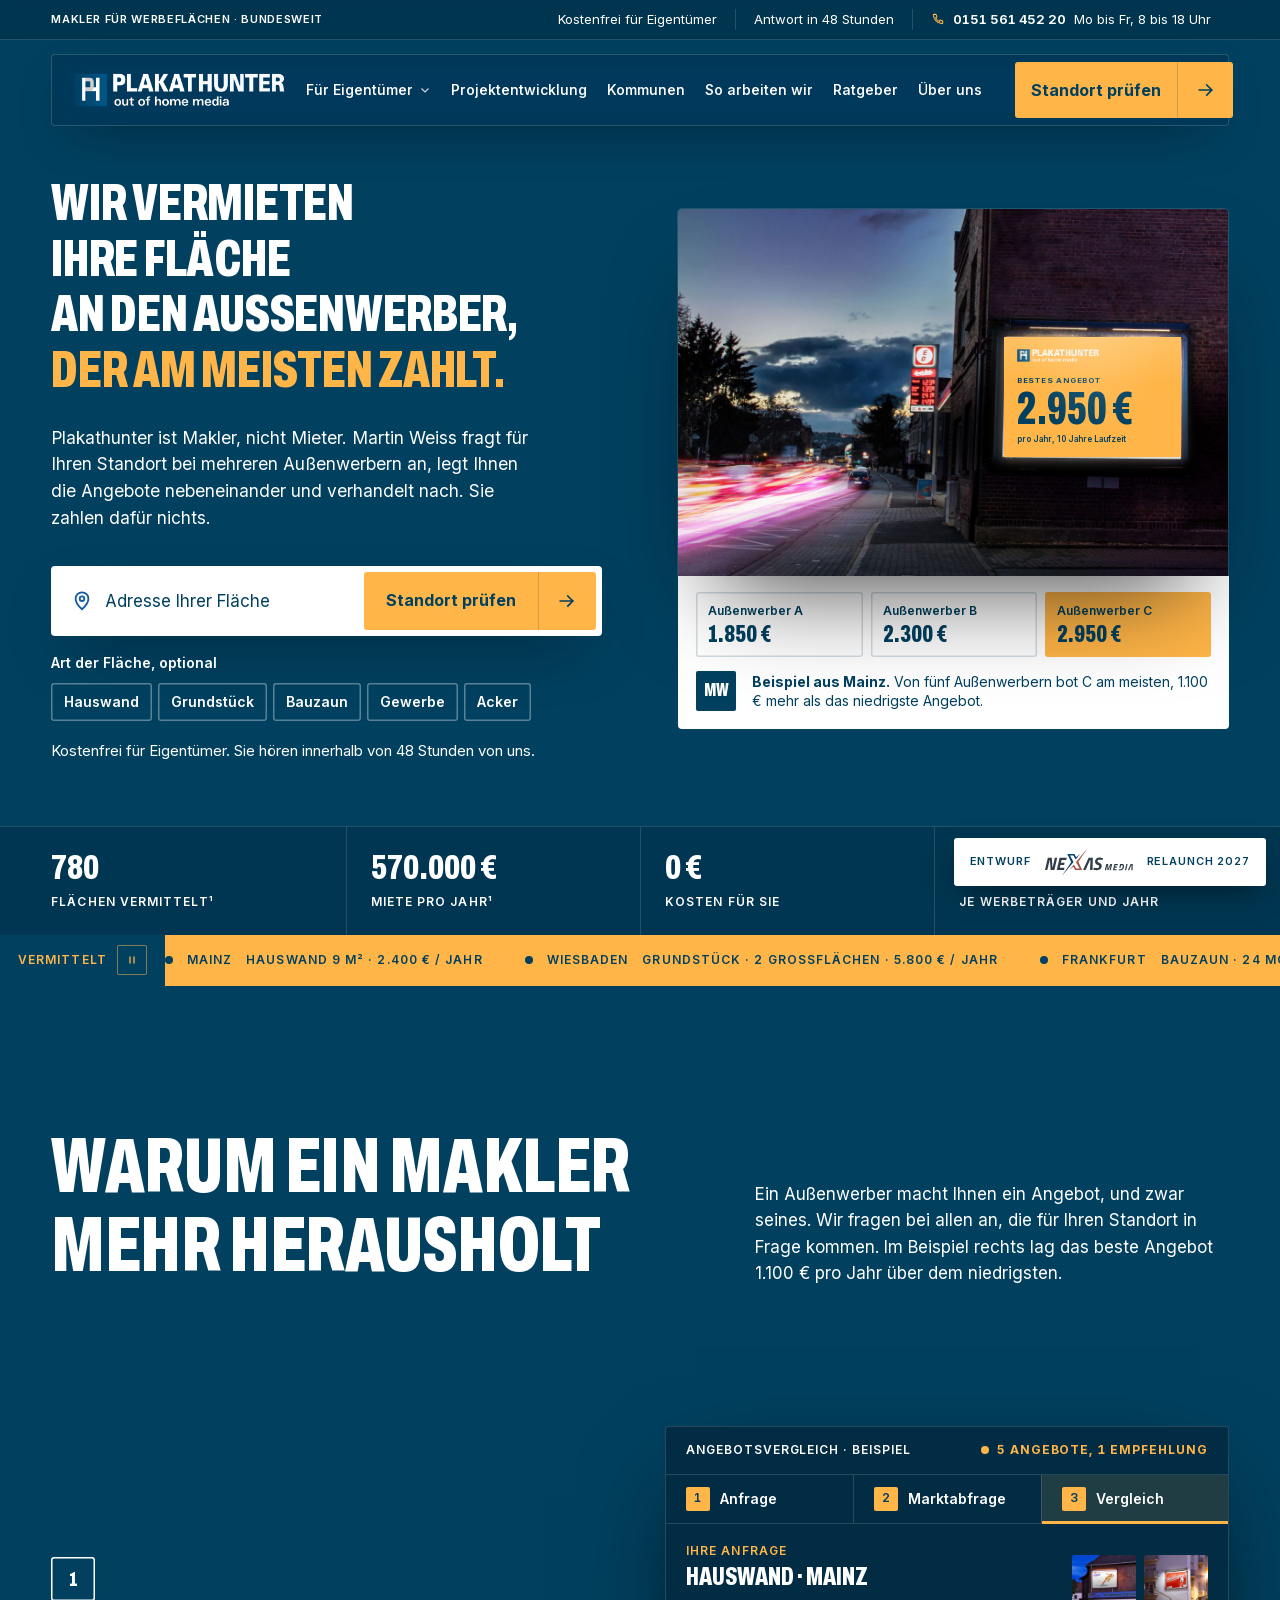
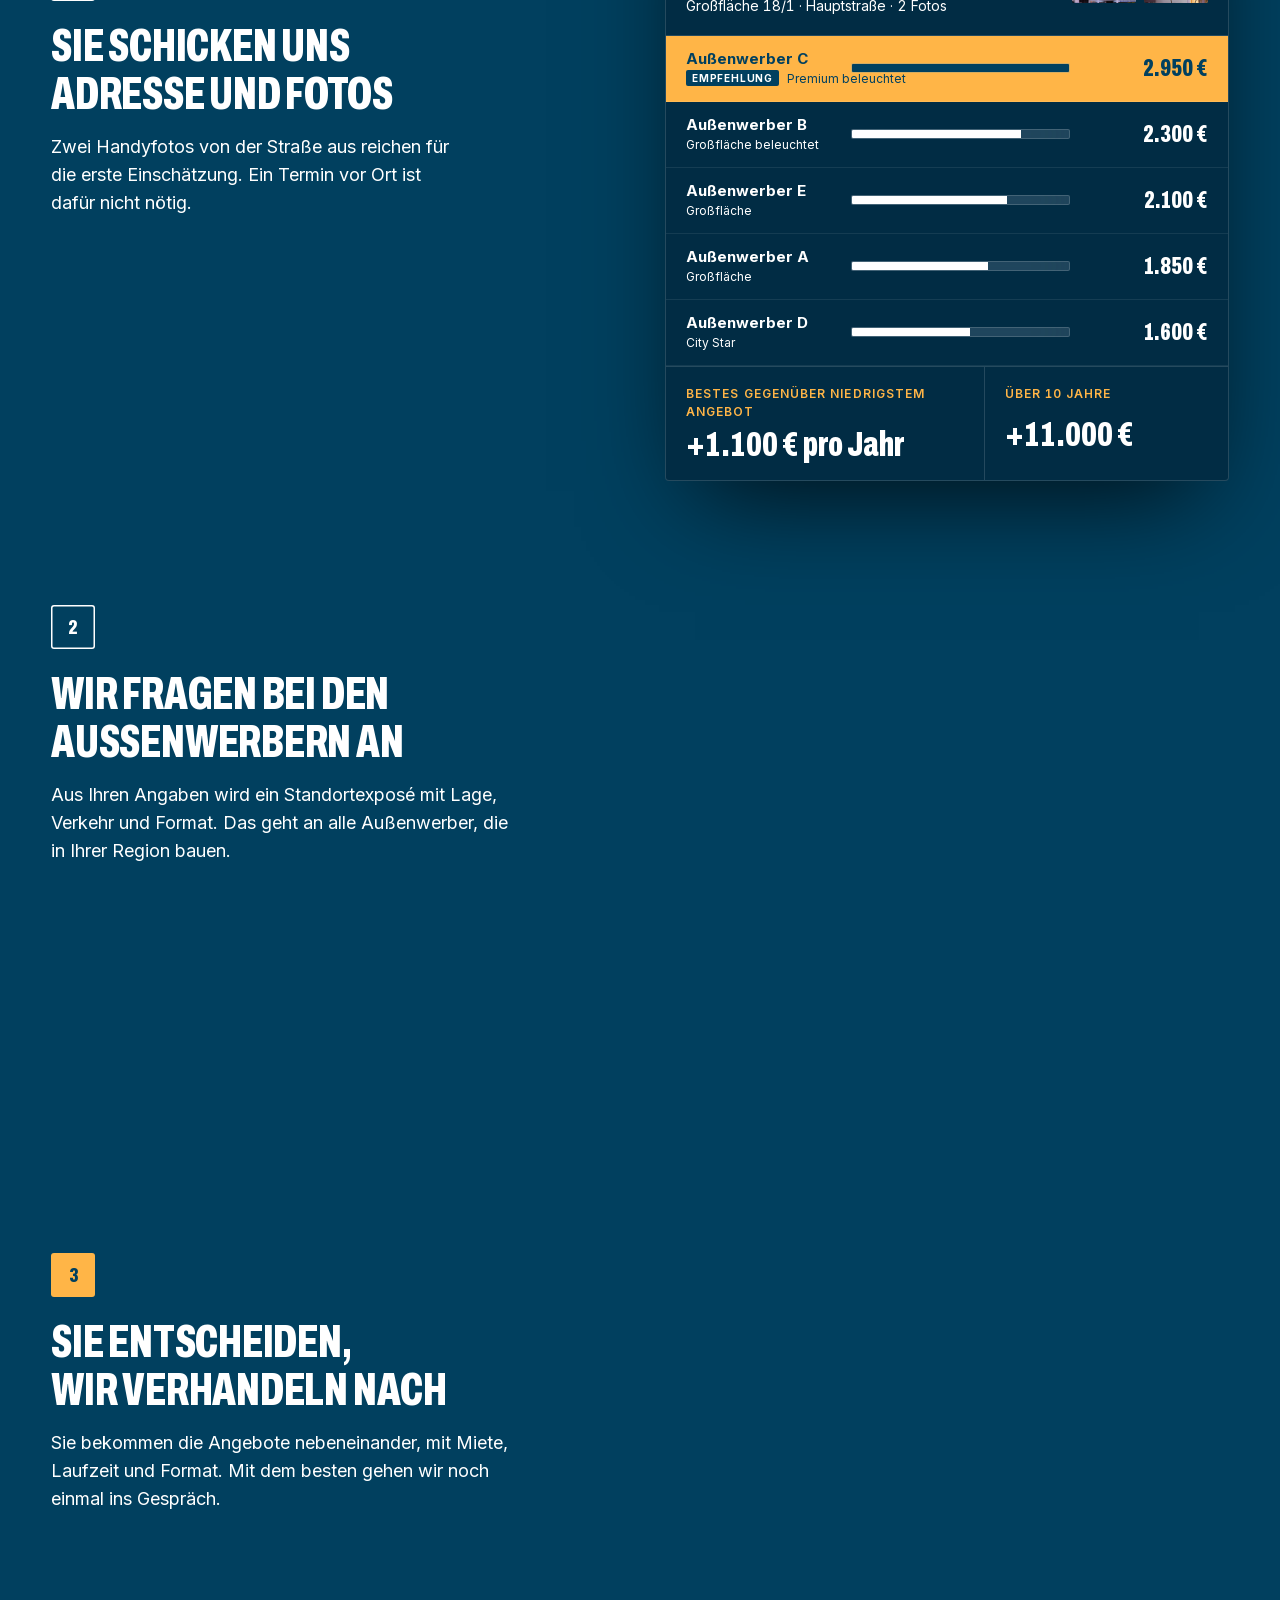
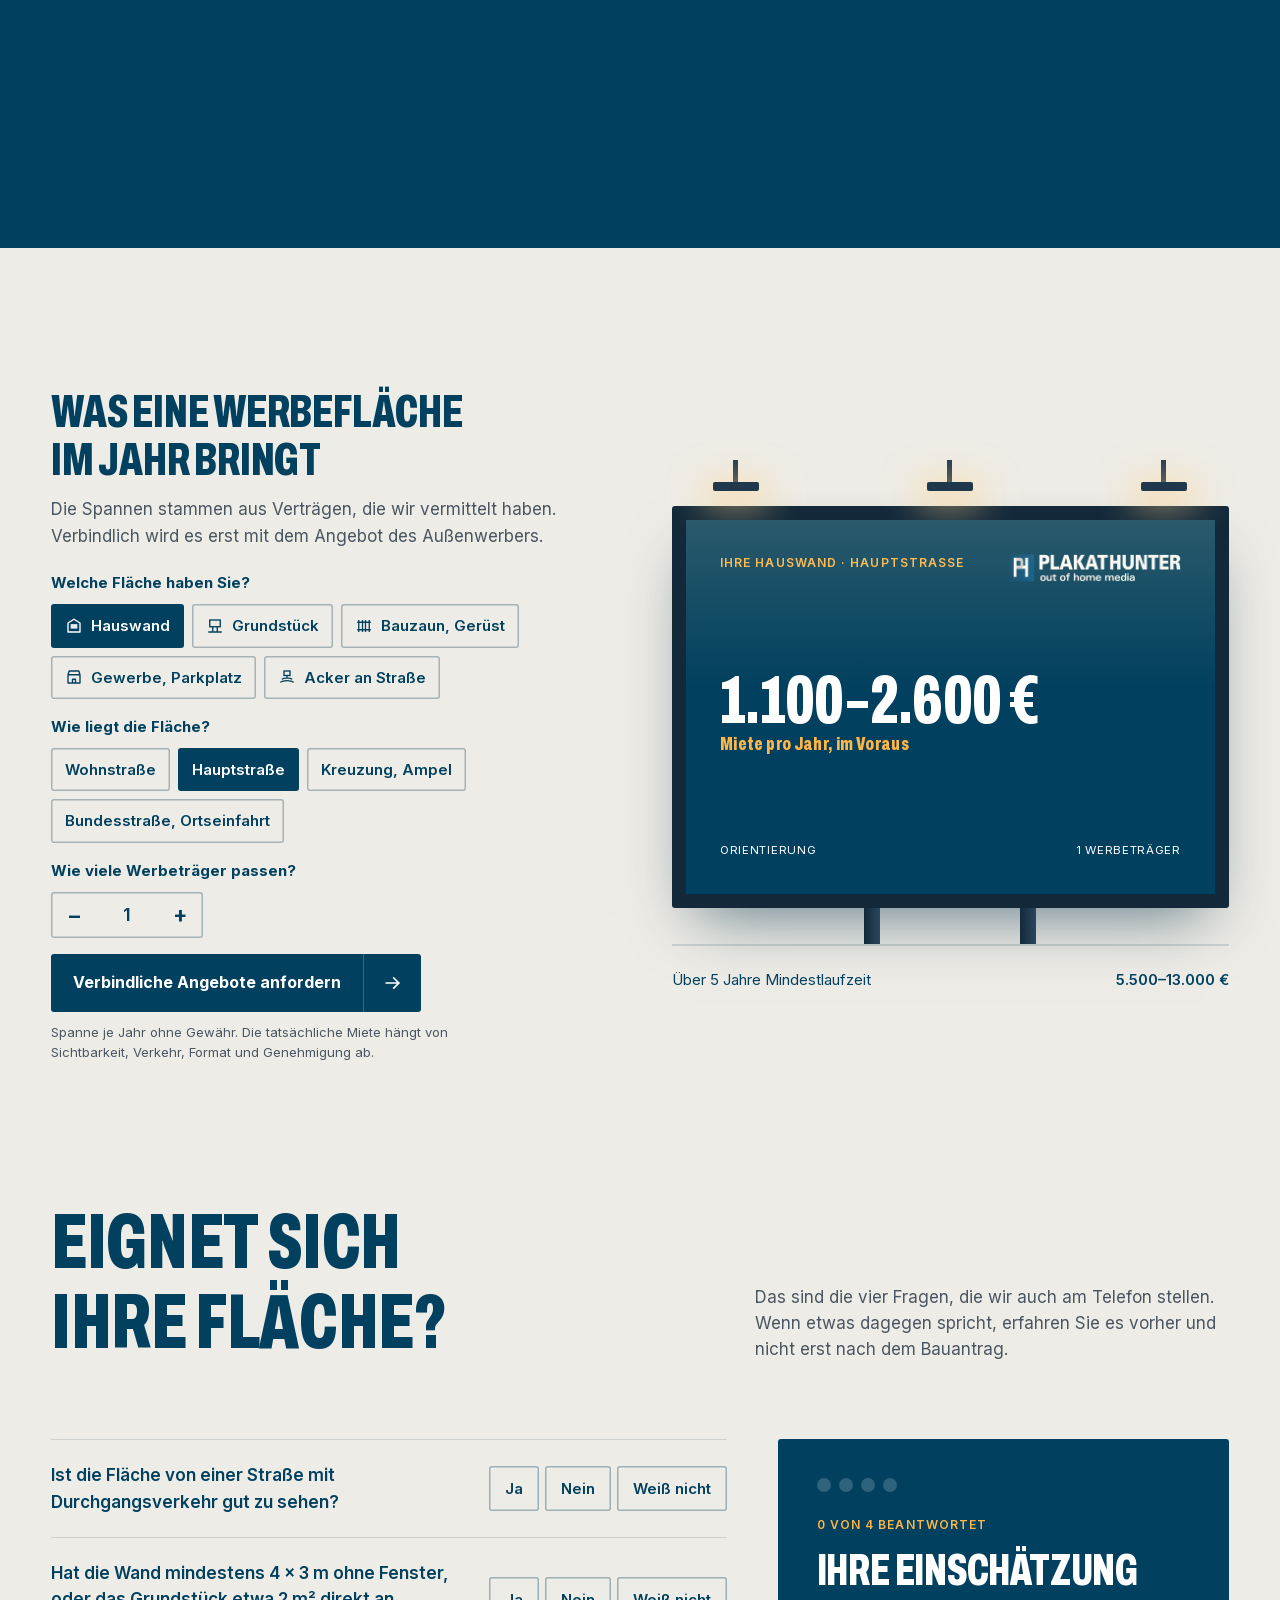
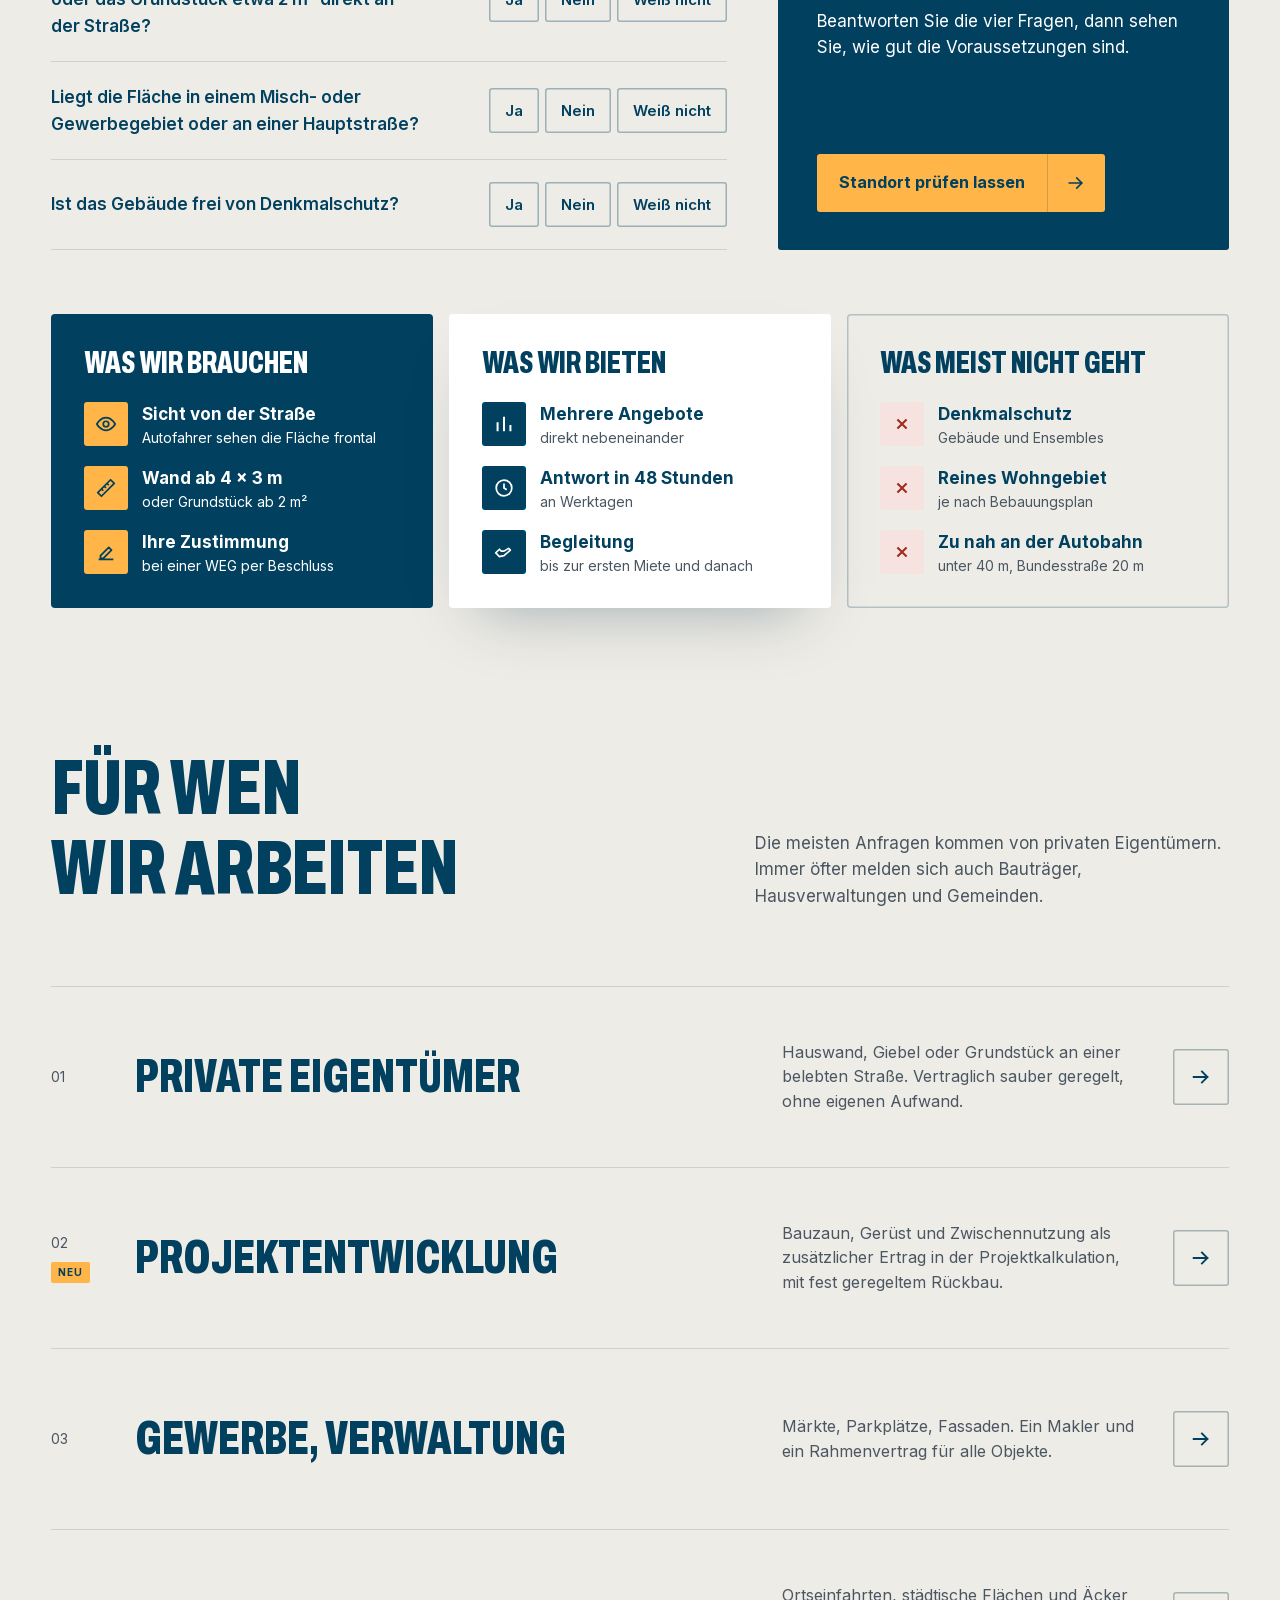
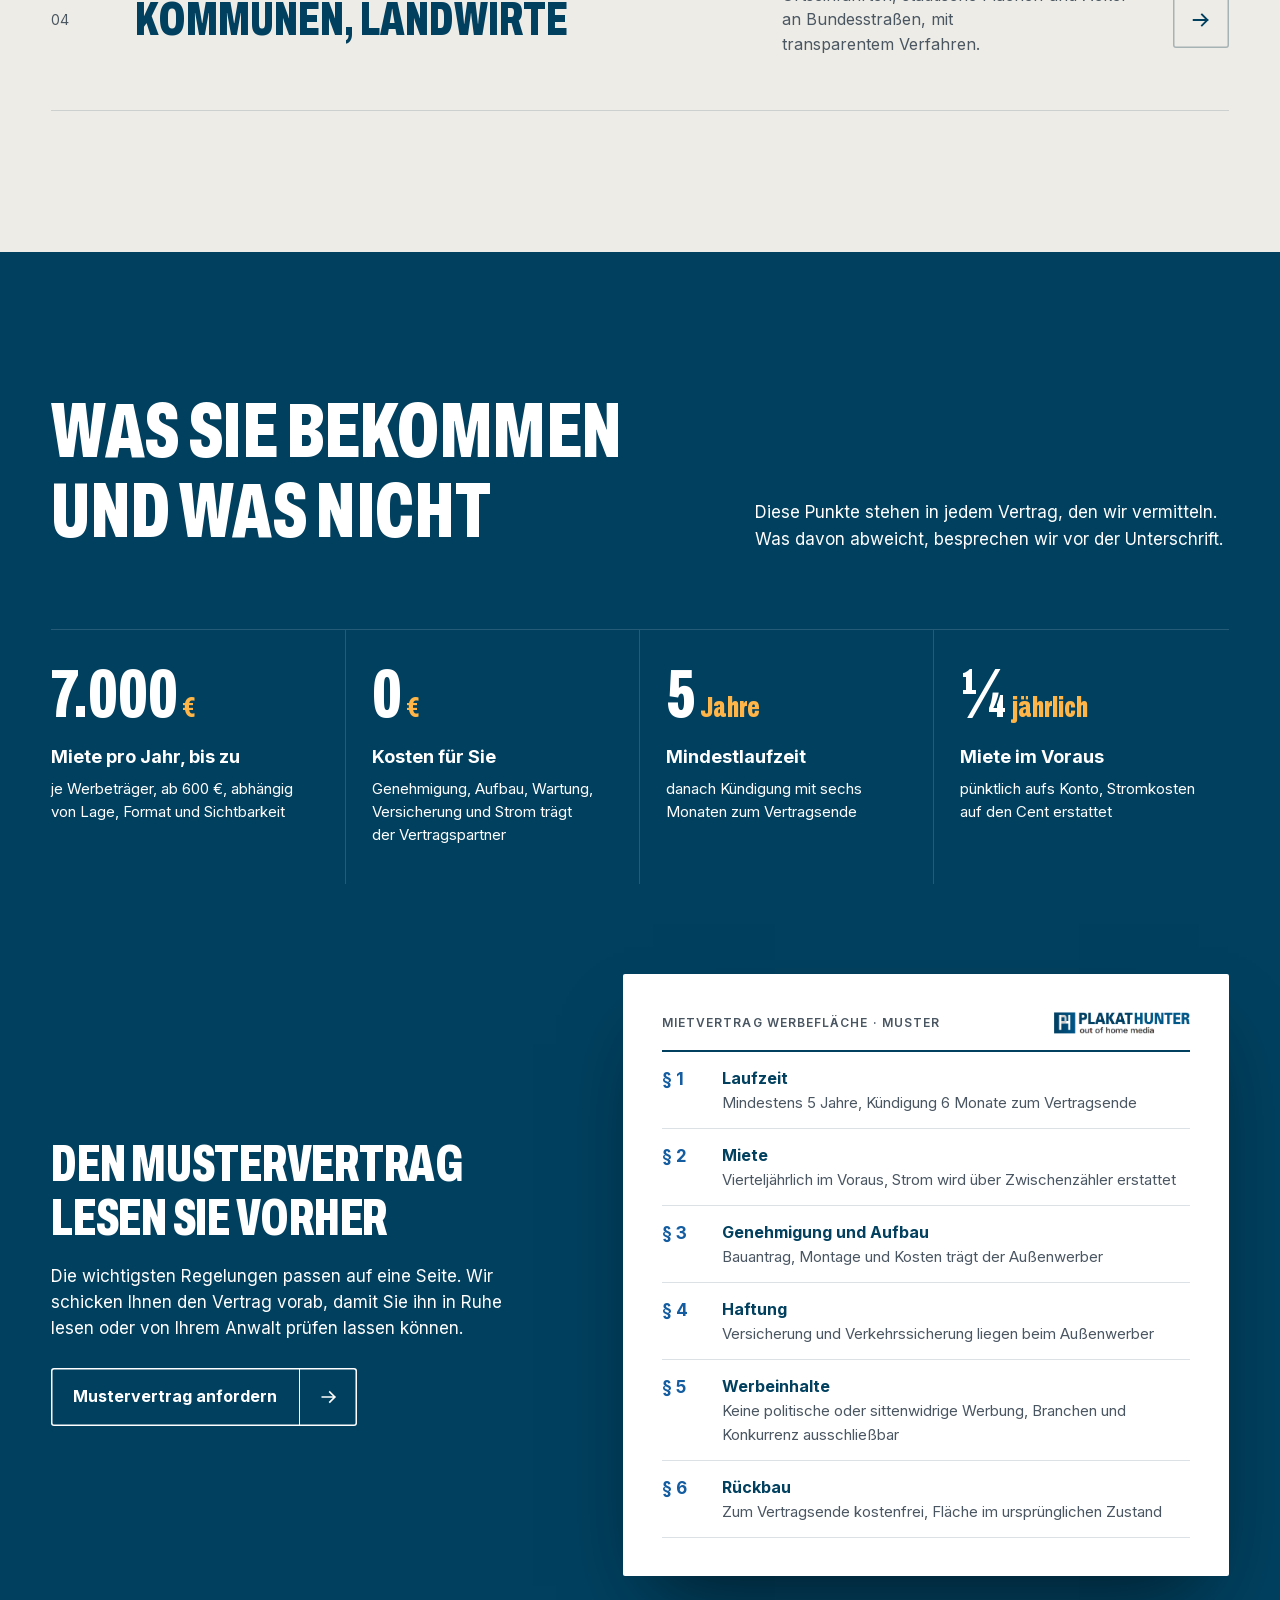
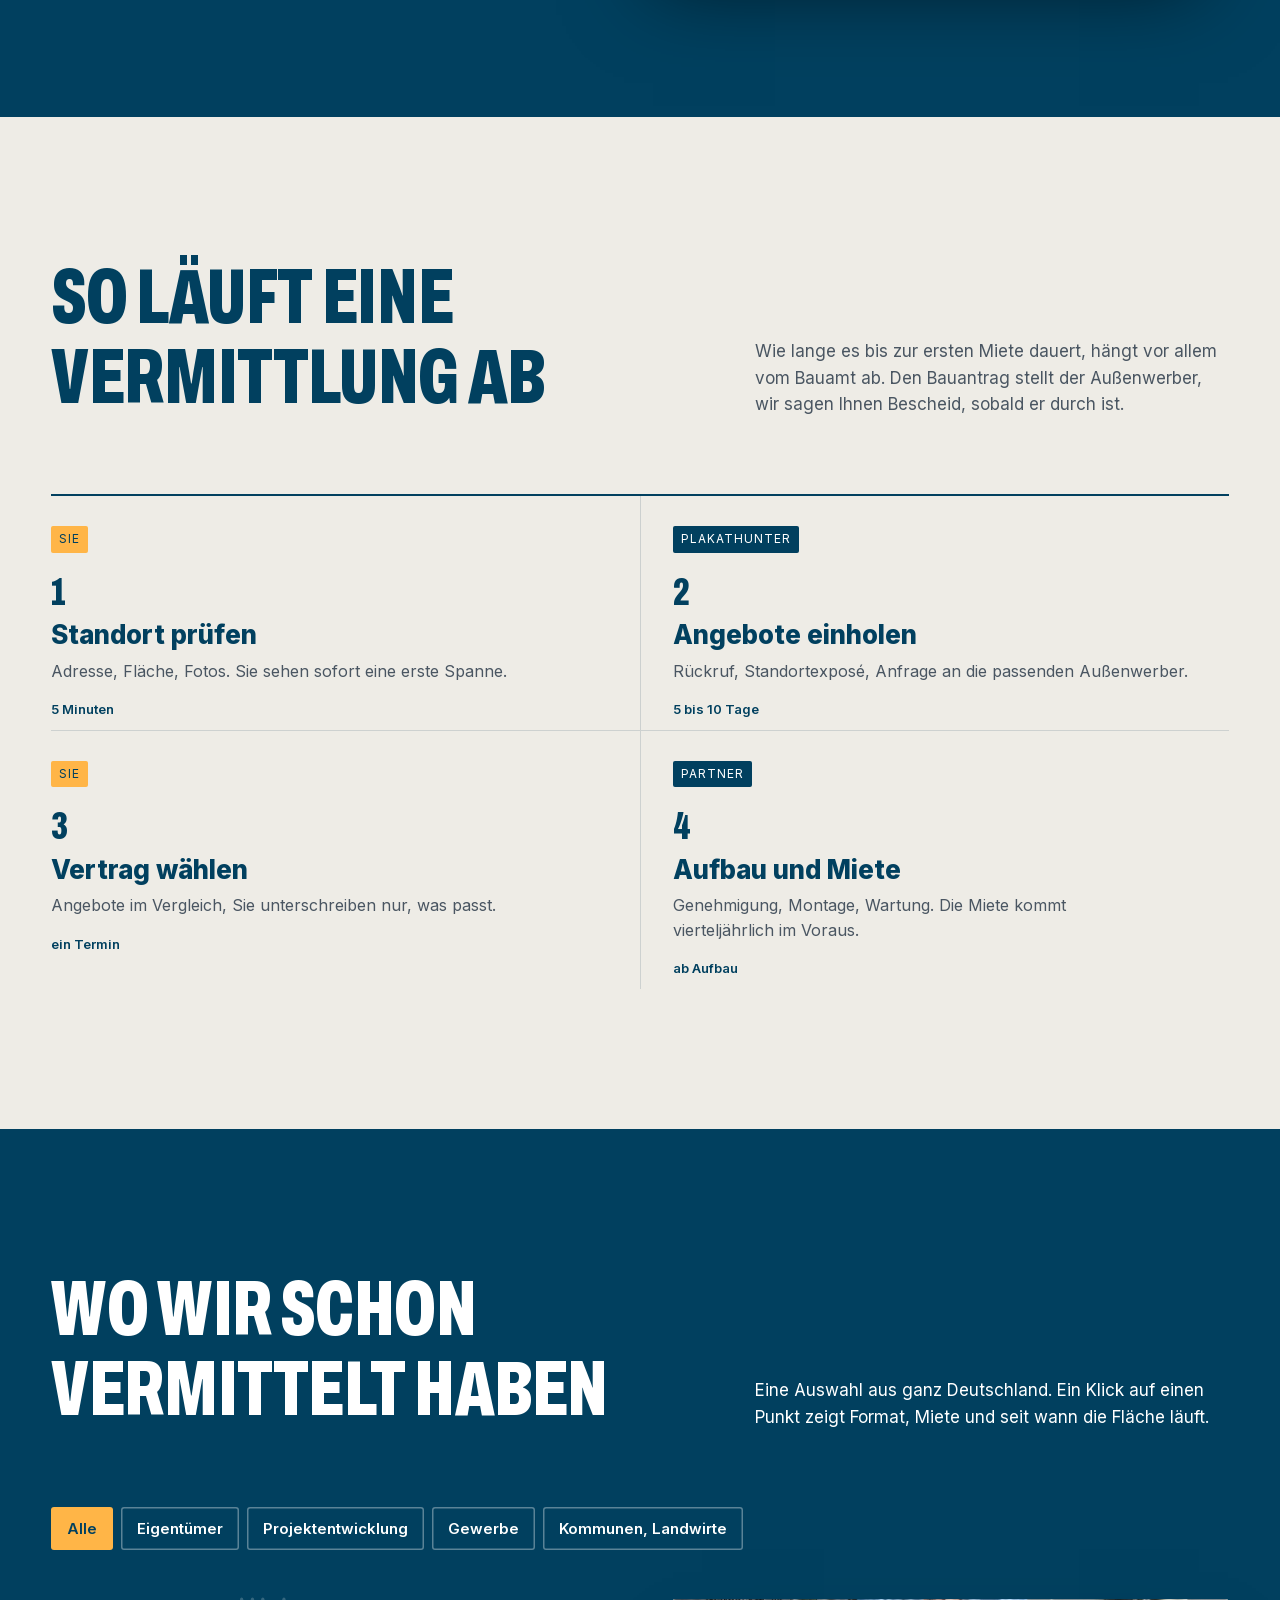
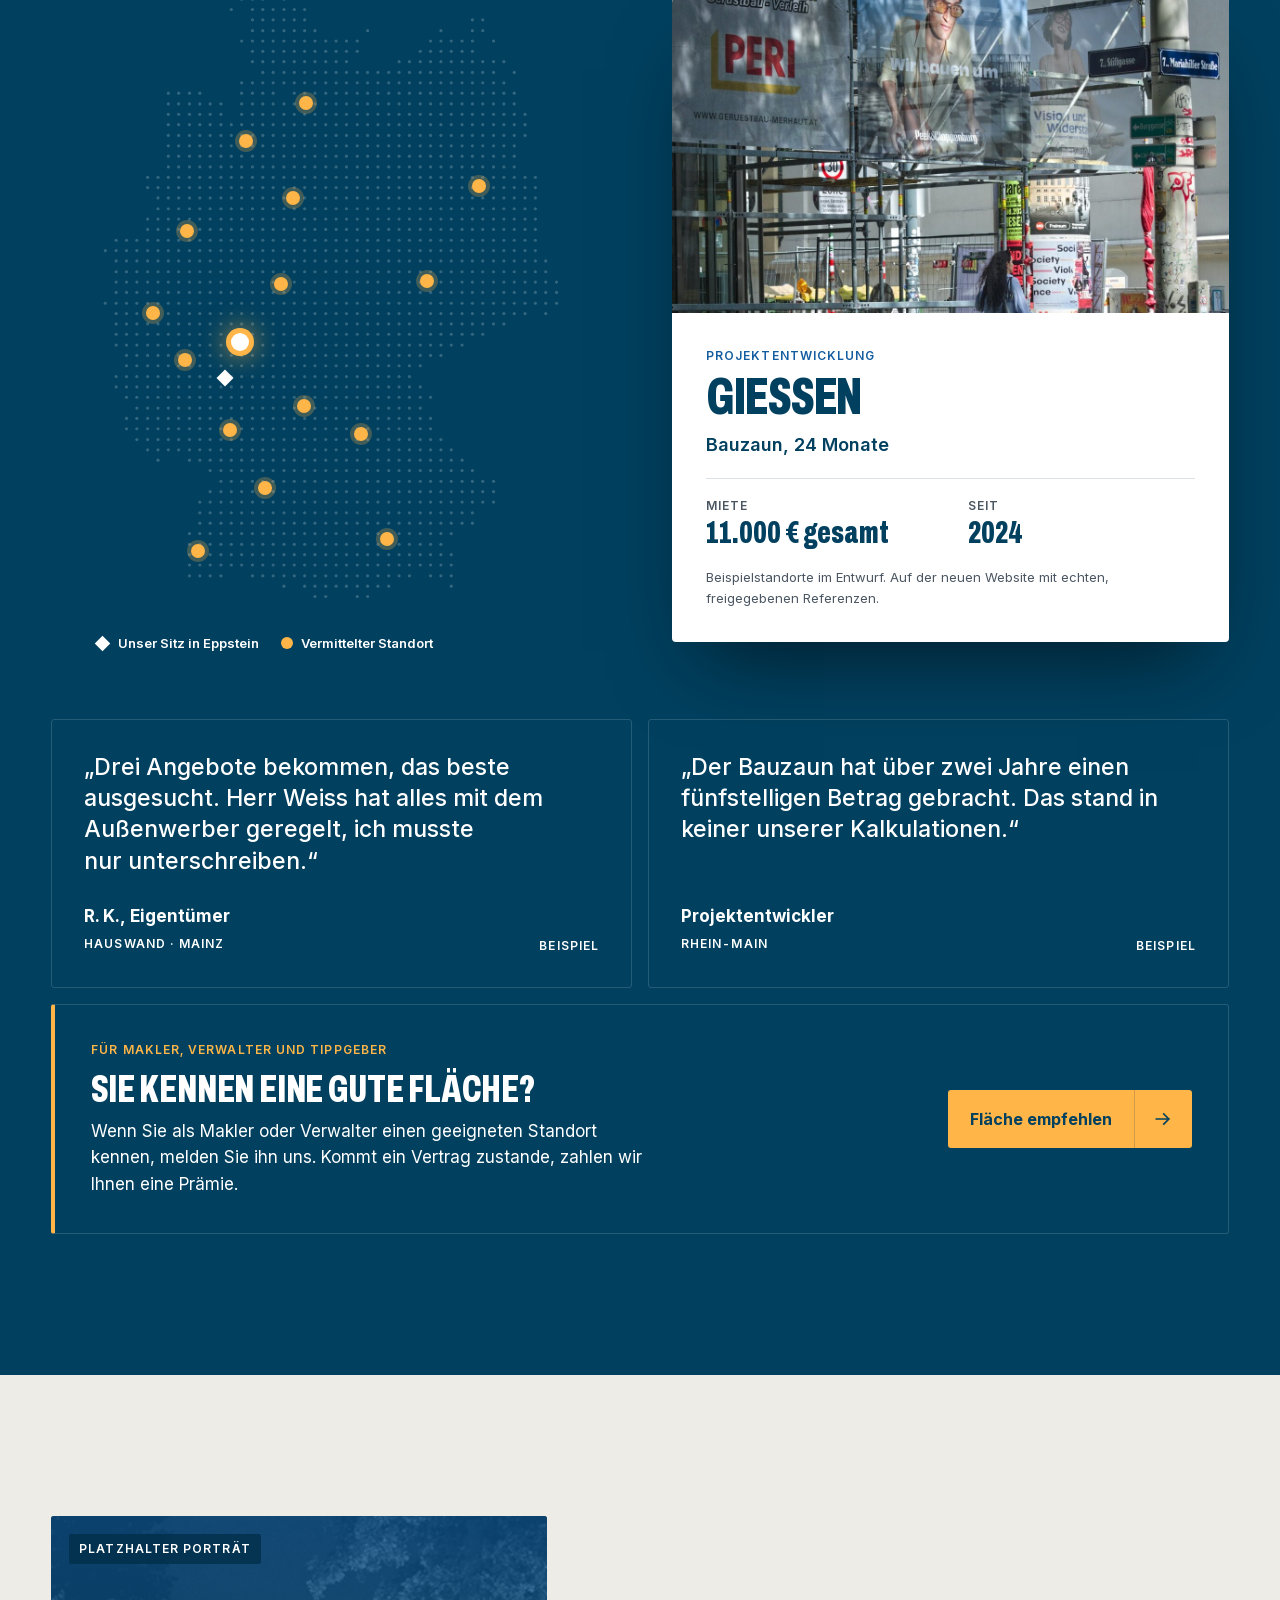
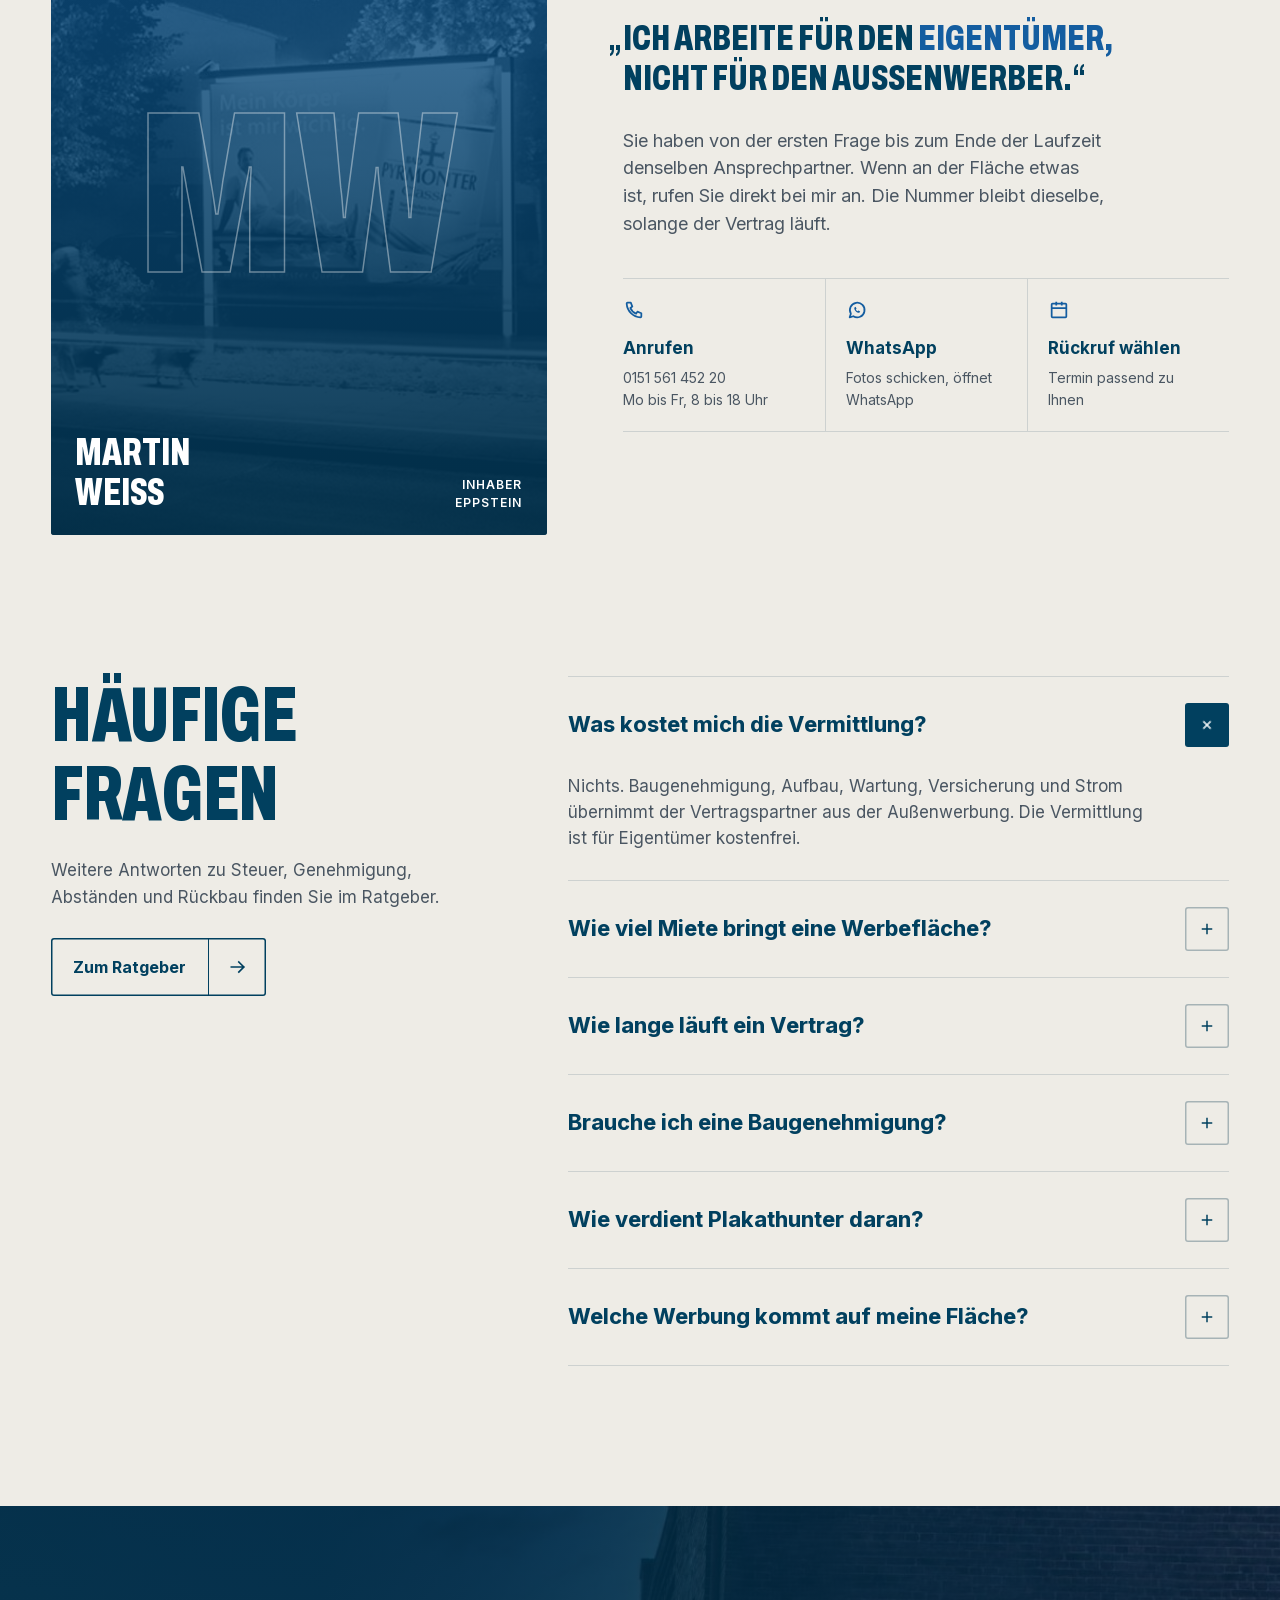
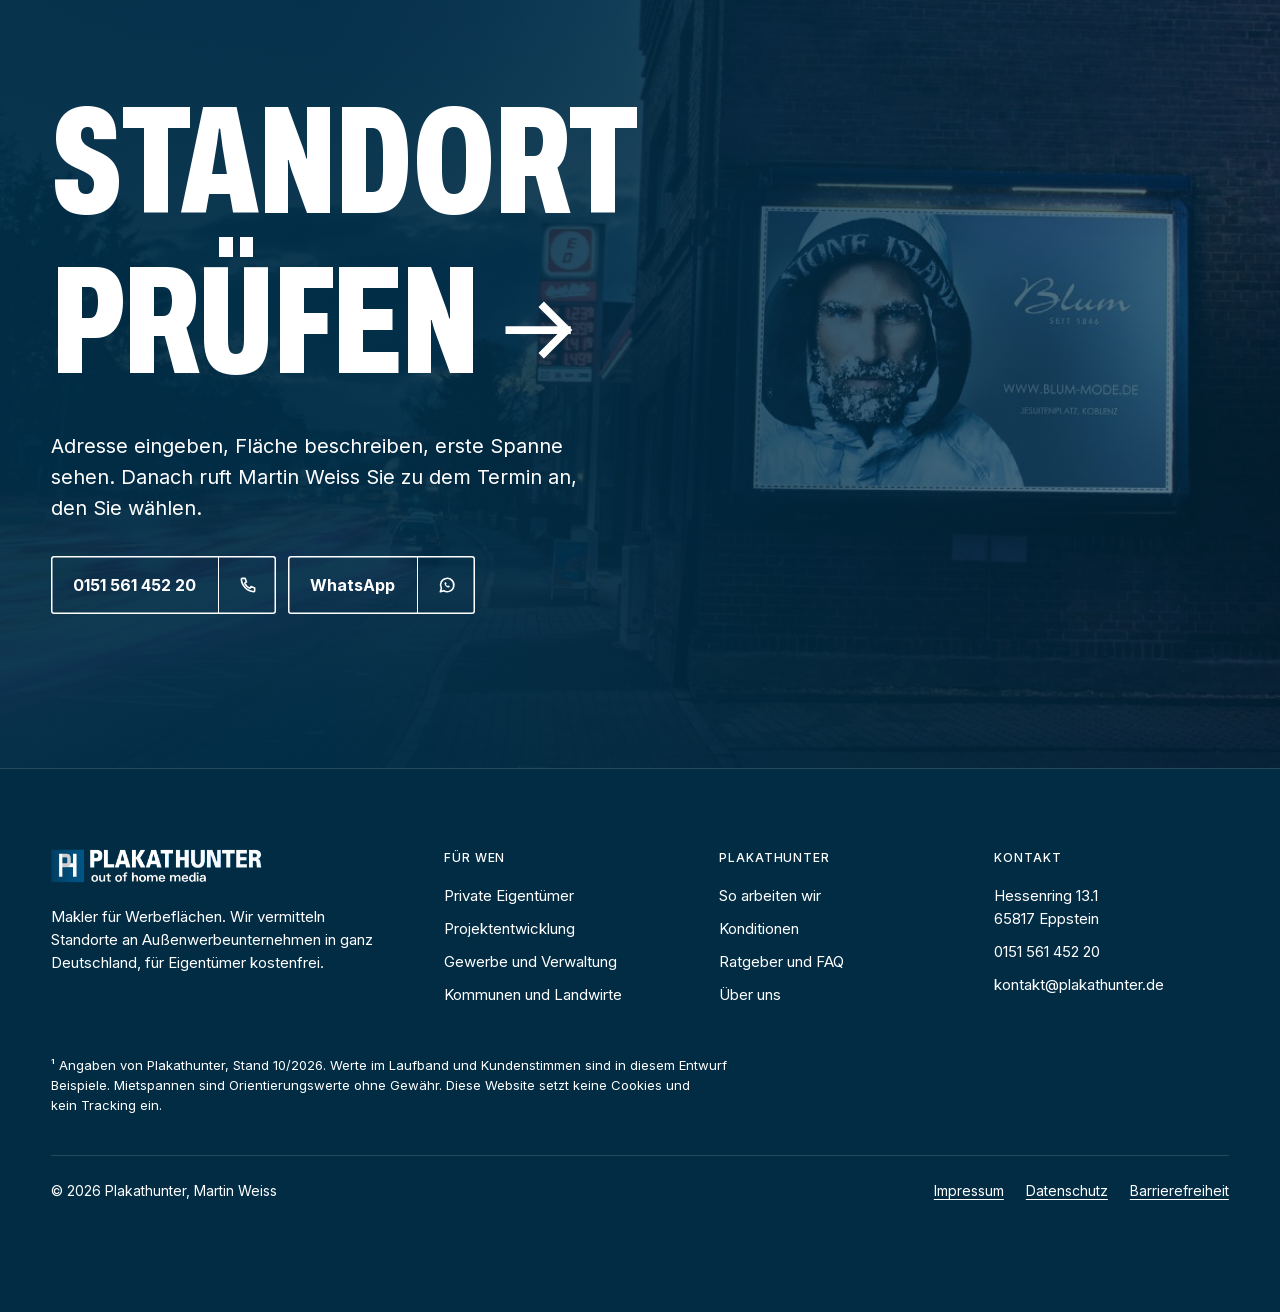
==== commit 6ed76b1c: "Hero: eigenes Plakat auf echter Großfläche mit Klebe-Animation und Angebotsfolge; Bildausschnitte je" ====
--- a/index.html
+++ b/index.html
@@ -152,10 +152,10 @@
 .hbg .glow{position:absolute;right:-8%;top:-18%;width:70vw;height:70vw;max-width:1100px;max-height:1100px;border-radius:50%;background:radial-gradient(closest-side,rgba(255,181,71,.28),rgba(255,181,71,.08) 45%,transparent 70%)}
 .hbg .trail{position:absolute;left:-30%;bottom:22%;width:60%;height:2px;background:linear-gradient(90deg,transparent,var(--sodium),transparent);opacity:.7;animation:tr 2.6s .6s var(--ease) forwards;transform:translateX(0)}
 @keyframes tr{to{transform:translateX(260%);opacity:0}}
-.hin{flex:1;display:grid;grid-template-columns:minmax(0,1.12fr) minmax(0,.88fr);gap:clamp(48px,6vw,120px);align-items:center;padding-top:calc(env(safe-area-inset-top,0px) + 176px);padding-bottom:64px;width:100%}
+.hin{flex:1;display:grid;grid-template-columns:minmax(0,1fr) minmax(0,1fr);gap:clamp(48px,6vw,120px);align-items:center;padding-top:calc(env(safe-area-inset-top,0px) + 176px);padding-bottom:64px;width:100%}
 .hk{display:flex;flex-wrap:wrap;gap:6px 18px;margin-bottom:24px}
 .hk span:first-child{color:var(--sodium)}
-.hero h1{font-size:clamp(40px,4.6vw,66px);position:relative}
+.hero h1{font-size:clamp(40px,4.1vw,62px);position:relative}
 .hero h1 .ln{display:block;overflow:hidden;padding:.08em 0 .02em;margin-top:-.08em;white-space:nowrap}
 .hero h1 .ln>span{display:block;transform:translateY(105%);animation:up 1s var(--ease) forwards}
 .hero h1 .ln:nth-child(2)>span{animation-delay:.12s}.hero h1 .ln:nth-child(3)>span{animation-delay:.24s}
@@ -186,37 +186,47 @@
 .seg button{padding:8px 13px;font-size:.875rem;font-weight:600;border-radius:3px;box-shadow:inset 0 0 0 1.5px rgba(255,255,255,.35);transition:all .2s}
 .seg button:hover{box-shadow:inset 0 0 0 1.5px #fff}
 .seg button[aria-pressed="true"]{background:#fff;color:var(--ink);box-shadow:none}
-.hc{position:relative;margin:0;aspect-ratio:4/4.7;max-height:calc(100svh - 230px);width:100%;justify-self:end;border-radius:4px;overflow:hidden;box-shadow:0 50px 100px -40px rgba(0,0,0,.75),0 0 0 1px rgba(255,255,255,.12);opacity:0;transform:translateY(30px) scale(.98);animation:hcIn 1.2s .3s var(--ease) forwards}
+.hc{position:relative;margin:0;width:100%;justify-self:end;opacity:0;transform:translateY(30px);animation:hcIn 1.1s .25s var(--ease) forwards}
 @keyframes hcIn{to{opacity:1;transform:none}}
-.hc>img{width:100%;height:100%;object-fit:cover;object-position:72% 50%}
-.hc:after{content:"";position:absolute;inset:0;background:linear-gradient(180deg,rgba(1,44,68,.25),rgba(1,44,68,0) 30%,rgba(1,44,68,0) 50%,rgba(1,44,68,.85))}
-.hc-tag{position:absolute;z-index:2;left:18px;top:18px;display:grid;gap:2px;background:rgba(1,44,68,.82);backdrop-filter:blur(10px);-webkit-backdrop-filter:blur(10px);padding:12px 14px;border-radius:3px;border-left:3px solid var(--sodium);font-size:.875rem}
-.hc-tag .lbl{color:var(--sodium)}
-.hc-tag b{font-size:1rem}
-.hc-off{position:absolute;z-index:2;left:18px;right:18px;bottom:18px;display:grid;gap:8px}
-.of{display:flex;align-items:center;gap:14px;padding:12px 14px;border-radius:3px;background:rgba(1,44,68,.86);backdrop-filter:blur(12px);-webkit-backdrop-filter:blur(12px);border:1px solid rgba(255,255,255,.14);opacity:0;transform:translateY(16px);animation:ofIn .7s var(--ease) forwards}
-.of:nth-child(1){animation-delay:1.4s}.of:nth-child(2){animation-delay:2.1s}.of:nth-child(3){animation-delay:2.8s}
-@keyframes ofIn{to{opacity:1;transform:none}}
-.o-k{flex:none;width:34px;height:34px;display:grid;place-items:center;border-radius:2px;font-weight:700;box-shadow:inset 0 0 0 1px rgba(255,255,255,.4)}
-.o-t{flex:1;min-width:0;font-size:.8125rem;line-height:1.3}
-.o-t b{display:block;font-size:.9375rem}
-.o-v{font-family:var(--disp);font-weight:820;font-stretch:64%;font-size:1.6rem;font-variant-numeric:tabular-nums}
-.of.best{background:#fff;color:var(--ink);border-color:#fff;position:relative}
-.of.best .o-k{background:var(--sodium);box-shadow:none}
-.o-b{position:absolute;right:12px;top:-11px;font-size:.6875rem;font-weight:700;letter-spacing:.08em;text-transform:uppercase;background:var(--sodium);color:var(--ink);padding:3px 8px;border-radius:2px}
-.hc-p{position:absolute;z-index:2;right:18px;top:18px;display:flex;align-items:center;gap:10px;background:#fff;color:var(--ink);padding:6px 14px 6px 6px;border-radius:3px;font-size:.8125rem;line-height:1.25}
-.hc-p b{display:block;font-size:.9375rem}
-.av2{width:38px;height:38px;border-radius:2px;background:var(--ink);color:#fff;display:grid;place-items:center;font-family:var(--disp);font-weight:820;font-stretch:64%;font-size:1.1rem}
+.hc-img{position:relative;aspect-ratio:3/2;border-radius:4px 4px 0 0;overflow:hidden;box-shadow:0 50px 100px -40px rgba(0,0,0,.75),0 0 0 1px rgba(255,255,255,.12);container-type:inline-size}
+.hc-img>img{position:absolute;inset:0;width:100%;height:100%;object-fit:cover}
+.bbp{position:absolute;left:59.17%;top:34.88%;width:32.25%;height:32.75%;overflow:hidden;background:var(--night);box-shadow:0 0 2.2cqw .6cqw rgba(255,226,170,.35)}
+.bbp:after{content:"";position:absolute;inset:0;background:linear-gradient(180deg,rgba(255,236,200,.22),rgba(255,236,200,0) 40%),radial-gradient(ellipse at 50% -10%,rgba(255,240,210,.25),transparent 60%);pointer-events:none}
+.bbp-in{position:absolute;inset:0;padding:2.2cqw 2.4cqw;display:flex;flex-direction:column;justify-content:space-between}
+.bbp-t{display:flex;justify-content:space-between;align-items:center;gap:1cqw}
+.bbp-t img{height:2.4cqw;width:auto}
+.bbp-t span{font-size:1.25cqw;font-weight:700;letter-spacing:.08em;text-transform:uppercase;white-space:nowrap}
+.bbp-m{display:grid}
+.bbp-k{font-size:1.4cqw;font-weight:700;letter-spacing:.1em;text-transform:uppercase;color:var(--sodium)}
+.bbp-v{font-family:var(--disp);font-weight:820;font-stretch:62%;font-size:8.4cqw;line-height:1;font-variant-numeric:tabular-nums;white-space:nowrap}
+.bbp-s{font-size:1.45cqw;font-weight:600}
+.bbp.pre{background:transparent;box-shadow:none}.bbp.pre .bbp-in,.bbp.pre:after{opacity:0}
+.bbp.best{background:var(--sodium);color:var(--ink)}
+.bbp.best .bbp-k{color:var(--ink)}
+.bbp .strips{position:absolute;inset:0;display:grid;grid-template-columns:repeat(6,1fr);pointer-events:none;z-index:3}
+.bbp .strips i{background:#e9e4d8;transform:scaleY(0);transform-origin:top}
+.bbp.paste .strips i{animation:paste .9s var(--ease) both}
+.bbp.paste .strips i:nth-child(2){animation-delay:.05s}.bbp.paste .strips i:nth-child(3){animation-delay:.1s}.bbp.paste .strips i:nth-child(4){animation-delay:.15s}.bbp.paste .strips i:nth-child(5){animation-delay:.2s}.bbp.paste .strips i:nth-child(6){animation-delay:.25s}
+.bbp-v.fl{animation:flp .5s var(--ease)}
+.hc-cap{background:#fff;color:var(--ink);border-radius:0 0 4px 4px;padding:16px 18px 18px}
+.hc-off{list-style:none;display:grid;grid-template-columns:repeat(3,1fr);gap:8px}
+.hc-off li{border-radius:3px;padding:10px 12px;box-shadow:inset 0 0 0 1.5px rgba(1,64,95,.18);display:grid;gap:2px;transition:background .4s,box-shadow .4s,color .4s}
+.hc-off li span{font-size:.75rem;font-weight:600}
+.hc-off li b{font-family:var(--disp);font-weight:820;font-stretch:64%;font-size:1.5rem;line-height:1.05}
+.hc-off li.on{box-shadow:inset 0 0 0 2px var(--ink)}
+.hc-off li.best{background:var(--sodium);box-shadow:none}
+.hc-cap p{display:flex;gap:16px;align-items:center;margin-top:14px;font-size:.875rem;line-height:1.4}
+.av2{flex:none;width:40px;height:40px;border-radius:2px;background:var(--ink);color:#fff;display:grid;place-items:center;font-family:var(--disp);font-weight:820;font-stretch:64%;font-size:1.1rem}
 .hstats{border-top:1px solid var(--dl);position:relative;background:rgba(1,44,68,.5)}
 .hstats .w{display:grid;grid-template-columns:repeat(4,1fr)}
 .hstats div.s{padding:22px 0 24px 24px;border-left:1px solid var(--dl)}
 .hstats div.s:first-child{border-left:0;padding-left:0}
 .hstats .n{display:block;font-family:var(--disp);font-weight:820;font-stretch:66%;font-size:clamp(30px,2.8vw,42px);line-height:1.04}
 .hstats .lbl{margin-top:6px;display:block}
-@media(max-width:1100px){.hin{grid-template-columns:1fr;padding-top:calc(env(safe-area-inset-top,0px) + 150px)}.hc{justify-self:stretch;aspect-ratio:16/10;max-height:none}}
+@media(max-width:1100px){.hin{grid-template-columns:1fr;padding-top:calc(env(safe-area-inset-top,0px) + 150px)}.hc{justify-self:stretch;max-width:720px}}
 @media(max-width:900px){.hin{padding-top:calc(env(safe-area-inset-top,0px) + 110px)}}
 @media(max-width:760px){.hstats .w{grid-template-columns:1fr 1fr}.hstats div.s:nth-child(3){border-left:0;padding-left:0}.hstats div.s{border-top:1px solid var(--dl)}.hstats div.s:nth-child(-n+2){border-top:0}}
-@media(max-width:600px){.hq{flex-direction:column;gap:6px}.hq-in input{height:52px}.hq .btn{width:100%}.hq .btn>span{flex:1}.hc{aspect-ratio:4/5}.hc-p{display:none}.o-t{font-size:.75rem}.hero h1 .ln{white-space:normal}}
+@media(max-width:600px){.hq{flex-direction:column;gap:6px}.hq-in input{height:52px}.hq .btn{width:100%}.hq .btn>span{flex:1}.hero h1 .ln{white-space:normal}.hc-off li{padding:8px}.hc-off li b{font-size:1.2rem}.hc-off li span{font-size:.6875rem}}
 
 /* Ticker */
 .tick{background:var(--sodium);color:var(--ink);display:flex;align-items:stretch;overflow:hidden;position:relative}
@@ -704,6 +714,22 @@
 .tip h3{font-size:clamp(30px,3vw,44px);margin:10px 0 8px}
 .tip p.dim{max-width:56ch}
 
+/* Bildschwerpunkt: Werbefläche immer im Ausschnitt */
+img[src*="/detail/"]{object-position:50% 50%!important}
+img[src$="/Plakathunter-Slider_01.jpg"]{object-position:75% 50%}
+img[src$="/GF_Hauswand_02.jpg"]{object-position:88% 40%}
+img[src$="/grossflaeche_07.jpg"]{object-position:41% 32%}
+img[src$="/feld-werbetafel.jpg"]{object-position:30% 86%}
+img[src$="/projekt-geruestwerbung.jpg"]{object-position:40% 18%}
+img[src$="/CSB_04-scaled.jpg"]{object-position:42% 38%}
+img[src$="/Plakathunter-CSB_2.jpg"]{object-position:15% 30%}
+img[src$="/Plakathunter_videoboard_01.jpg"]{object-position:85% 52%}
+img[src$="/Plakathunter_GF_beleuchtet_01.jpg"]{object-position:20% 50%}
+img[src$="/Plakathunter_CSB_07.jpg"]{object-position:41% 28%}
+img[src$="/Plakathunter_GF_U-Schiene_02.jpg"]{object-position:40% 50%}
+img[src$="/Plakathunter_premium-billboard_02.jpg"]{object-position:20% 42%}
+img[src$="/Plakathunter-CSB_01.jpg"]{object-position:42% 25%}
+img[src$="/Plakathunter_grossflaeche.jpg"]{object-position:61% 45%}
 @media(prefers-reduced-motion:reduce){*,*:before,*:after{animation-duration:.01ms!important;animation-iteration-count:1!important;transition-duration:.01ms!important;scroll-behavior:auto!important}.rv{opacity:1;transform:none}.hero h1 .ln>span{transform:none}.tick .tr{animation:none}}
 </style>
 </head>
@@ -833,15 +859,25 @@
       </div>
       <p class="hq-f">Kostenfrei für Eigentümer. Sie hören innerhalb von 48 Stunden von uns.</p>
     </div>
-    <figure class="hc" aria-label="Beispiel: drei Angebote für eine Hauswand, das beste mit 2.950 Euro pro Jahr">
-      <img src="img/Plakathunter-Slider_01.jpg" alt="" fetchpriority="high">
-      <figcaption class="hc-tag"><span class="lbl">Beispiel</span><b>Hauswand · Mainz</b><span>Großfläche 18/1, beleuchtet</span></figcaption>
-      <div class="hc-off" aria-hidden="true">
-        <div class="of"><span class="o-k">A</span><span class="o-t"><b>Außenwerber A</b>Großfläche</span><span class="o-v">1.850 €</span></div>
-        <div class="of"><span class="o-k">B</span><span class="o-t"><b>Außenwerber B</b>beleuchtet</span><span class="o-v">2.300 €</span></div>
-        <div class="of best"><span class="o-k">C</span><span class="o-t"><b>Außenwerber C</b>Premium, 10 Jahre</span><span class="o-v">2.950 €</span><span class="o-b">Empfehlung</span></div>
+    <figure class="hc" aria-label="Beispiel: Beleuchtete Großfläche an einer Hauswand. Das Plakat zeigt die Angebote von drei Außenwerbern, das beste mit 2.950 Euro pro Jahr.">
+      <div class="hc-img">
+        <img src="img/Plakathunter-Slider_01.jpg" alt="" fetchpriority="high">
+        <div class="bbp pre" id="bbp" aria-hidden="true">
+          <div class="bbp-in">
+            <div class="bbp-t"><img src="img/PH-Logo-Eckig-weiss.png" alt=""></div>
+            <div class="bbp-m"><span class="bbp-k" id="bbK">Angebot A</span><span class="bbp-v" id="bbV">1.850 €</span><span class="bbp-s" id="bbS">pro Jahr</span></div>
+          </div>
+          <div class="strips"><i></i><i></i><i></i><i></i><i></i><i></i></div>
+        </div>
       </div>
-      <div class="hc-p" aria-hidden="true"><span class="av2">MW</span><span><b>Martin Weiss</b>verhandelt für Sie</span></div>
+      <figcaption class="hc-cap">
+        <ol class="hc-off" id="hcOff">
+          <li data-i="0"><span>Außenwerber A</span><b>1.850 €</b></li>
+          <li data-i="1"><span>Außenwerber B</span><b>2.300 €</b></li>
+          <li data-i="2"><span>Außenwerber C</span><b>2.950 €</b></li>
+        </ol>
+        <p><span class="av2" aria-hidden="true">MW</span><span><b>Beispiel aus Mainz.</b> Von fünf Außenwerbern bot C am meisten, 1.100 € mehr als das niedrigste Angebot.</span></p>
+      </figcaption>
     </figure>
   </div>
   <div class="hstats">
@@ -896,7 +932,7 @@
           <ol class="bsteps" aria-hidden="true"><li data-n="1"><span>1</span>Anfrage</li><li data-n="2"><span>2</span>Marktabfrage</li><li data-n="3"><span>3</span>Vergleich</li></ol>
           <div class="req">
             <div class="rq-t"><span class="lbl">Ihre Anfrage</span><strong>Hauswand · Mainz</strong><span>Großfläche 18/1 · Hauptstraße · 2 Fotos</span></div>
-            <div class="rq-ph" aria-hidden="true"><img src="img/GF_Hauswand_02.jpg" alt=""><img src="img/grossflaeche_07.jpg" alt=""></div>
+            <div class="rq-ph" aria-hidden="true"><img src="img/detail/GF_Hauswand_02.jpg" alt=""><img src="img/detail/grossflaeche_07.jpg" alt=""></div>
           </div>
           <div class="bbody">
             <div class="bexp" aria-hidden="true">
@@ -1001,10 +1037,10 @@
       <p class="dim rv d2">Die meisten Anfragen kommen von privaten Eigentümern. Immer öfter melden sich auch Bauträger, Hausverwaltungen <span class="nb">und Gemeinden.</span></p>
     </div>
     <ul class="tl" id="tl">
-      <li class="rv"><button type="button" data-open data-who="privat" data-img="0"><span class="nr" aria-hidden="true">01</span><span class="tt">Private Eigentümer</span><span class="th" aria-hidden="true"><img src="img/GF_Hauswand_02.jpg" alt="" loading="lazy"></span><span class="ds">Hauswand, Giebel oder Grundstück an einer belebten Straße. Vertraglich sauber geregelt, ohne <span class="nb">eigenen Aufwand.</span></span><span class="ar" aria-hidden="true"><svg width="22" height="22"><use href="#i-ar"/></svg></span></button></li>
-      <li class="rv"><button type="button" data-open data-who="projekt" data-img="1"><span class="nr" aria-hidden="true">02<small>Neu</small></span><span class="tt">Projektentwicklung</span><span class="th" aria-hidden="true"><img src="img/projekt-baustelle-kran.jpg" alt="" loading="lazy"></span><span class="ds">Bauzaun, Gerüst und Zwischennutzung als zusätzlicher Ertrag in der Projektkalkulation, mit fest <span class="nb">geregeltem Rückbau.</span></span><span class="ar" aria-hidden="true"><svg width="22" height="22"><use href="#i-ar"/></svg></span></button></li>
-      <li class="rv"><button type="button" data-open data-who="gewerbe" data-img="2"><span class="nr" aria-hidden="true">03</span><span class="tt">Gewerbe, Verwaltung</span><span class="th" aria-hidden="true"><img src="img/CSB_04-scaled.jpg" alt="" loading="lazy"></span><span class="ds">Märkte, Parkplätze, Fassaden. Ein Makler und ein Rahmenvertrag für <span class="nb">alle Objekte.</span></span><span class="ar" aria-hidden="true"><svg width="22" height="22"><use href="#i-ar"/></svg></span></button></li>
-      <li class="rv"><button type="button" data-open data-who="kommune" data-img="3"><span class="nr" aria-hidden="true">04</span><span class="tt">Kommunen, Landwirte</span><span class="th" aria-hidden="true"><img src="img/feld-werbetafel.jpg" alt="" loading="lazy"></span><span class="ds">Ortseinfahrten, städtische Flächen und Äcker an Bundesstraßen, mit <span class="nb">transparentem Verfahren.</span></span><span class="ar" aria-hidden="true"><svg width="22" height="22"><use href="#i-ar"/></svg></span></button></li>
+      <li class="rv"><button type="button" data-open data-who="privat" data-img="0"><span class="nr" aria-hidden="true">01</span><span class="tt">Private Eigentümer</span><span class="th" aria-hidden="true"><img src="img/detail/Plakathunter-Slider_01.jpg" alt="" loading="lazy"></span><span class="ds">Hauswand, Giebel oder Grundstück an einer belebten Straße. Vertraglich sauber geregelt, ohne <span class="nb">eigenen Aufwand.</span></span><span class="ar" aria-hidden="true"><svg width="22" height="22"><use href="#i-ar"/></svg></span></button></li>
+      <li class="rv"><button type="button" data-open data-who="projekt" data-img="1"><span class="nr" aria-hidden="true">02<small>Neu</small></span><span class="tt">Projektentwicklung</span><span class="th" aria-hidden="true"><img src="img/detail/projekt-geruestwerbung.jpg" alt="" loading="lazy"></span><span class="ds">Bauzaun, Gerüst und Zwischennutzung als zusätzlicher Ertrag in der Projektkalkulation, mit fest <span class="nb">geregeltem Rückbau.</span></span><span class="ar" aria-hidden="true"><svg width="22" height="22"><use href="#i-ar"/></svg></span></button></li>
+      <li class="rv"><button type="button" data-open data-who="gewerbe" data-img="2"><span class="nr" aria-hidden="true">03</span><span class="tt">Gewerbe, Verwaltung</span><span class="th" aria-hidden="true"><img src="img/detail/CSB_04-scaled.jpg" alt="" loading="lazy"></span><span class="ds">Märkte, Parkplätze, Fassaden. Ein Makler und ein Rahmenvertrag für <span class="nb">alle Objekte.</span></span><span class="ar" aria-hidden="true"><svg width="22" height="22"><use href="#i-ar"/></svg></span></button></li>
+      <li class="rv"><button type="button" data-open data-who="kommune" data-img="3"><span class="nr" aria-hidden="true">04</span><span class="tt">Kommunen, Landwirte</span><span class="th" aria-hidden="true"><img src="img/detail/feld-werbetafel.jpg" alt="" loading="lazy"></span><span class="ds">Ortseinfahrten, städtische Flächen und Äcker an Bundesstraßen, mit <span class="nb">transparentem Verfahren.</span></span><span class="ar" aria-hidden="true"><svg width="22" height="22"><use href="#i-ar"/></svg></span></button></li>
     </ul>
   </div>
 </section>
@@ -1080,7 +1116,7 @@
           <p class="mleg" aria-hidden="true"><span><i class="lq"></i>Unser Sitz in Eppstein</span><span><i class="lp"></i>Vermittelter Standort</span></p>
         </div>
         <article class="mcard" id="mcard" aria-live="polite">
-          <div class="mim"><img id="mImg" src="img/projekt-baustelle-kran.jpg" alt=""></div>
+          <div class="mim"><img id="mImg" src="img/projekt-geruestwerbung.jpg" alt=""></div>
           <div class="mbd">
             <p class="lbl" id="mTyp">Projektentwicklung</p>
             <h3 class="cap" id="mCity">Gießen</h3>
@@ -1447,8 +1483,14 @@
 const setWord=(w,anim)=>{flap.innerHTML=[...w].map((c,i)=>c===' '?' ':`<i${anim?` class="fl" style="animation-delay:${i*45}ms"`:''}>${c}</i>`).join('')};
 if(RM)setWord('Ihre Fläche',false);else{setWord('Ihre Hauswand',false);setTimeout(()=>setWord('Ihr Grundstück',true),1700);setTimeout(()=>setWord('Ihre Fläche',true),3300)}
 
+/* Hero: eigenes Plakat auf der echten Großfläche */
+const bbp=$('#bbp'),offLi=$$('#hcOff li');
+const OF=[['Angebot A','1.850 €','pro Jahr'],['Angebot B','2.300 €','pro Jahr'],['Bestes Angebot','2.950 €','pro Jahr, 10 Jahre Laufzeit']];
+const showOf=(i,anim)=>{const[k,v,t]=OF[i];$('#bbK').textContent=k;const V=$('#bbV');V.textContent=v;if(anim){V.classList.remove('fl');void V.offsetWidth;V.classList.add('fl')}$('#bbS').textContent=t;bbp.classList.toggle('best',i===2);offLi.forEach((l,j)=>{l.classList.toggle('on',j===i&&i<2);l.classList.toggle('best',j===2&&i===2)})};
+if(RM){bbp.classList.remove('pre');showOf(2,false)}else{showOf(0,false);setTimeout(()=>{bbp.classList.add('paste')},900);setTimeout(()=>bbp.classList.remove('pre'),1330);setTimeout(()=>showOf(1,true),2500);setTimeout(()=>showOf(2,true),3700)}
+
 /* Referenzkarte */
-const PINS=[{"c": "Gießen", "t": "projekt", "tn": "Projektentwicklung", "f": "Bauzaun, 24 Monate", "y": 2024, "img": "projekt-baustelle-kran.jpg", "m": "11.000 € gesamt", "x": 30.97, "yy": 63.15}, {"c": "Koblenz", "t": "privat", "tn": "Private Eigentümer", "f": "Giebelwand, beleuchtet", "y": 2022, "img": "Plakathunter-Slider_01.jpg", "m": "3.600 € pro Jahr", "x": 19.25, "yy": 59.99}, {"c": "Mannheim", "t": "gewerbe", "tn": "Gewerbe", "f": "City Star am Marktparkplatz", "y": 2023, "img": "CSB_04-scaled.jpg", "m": "3.100 € pro Jahr", "x": 28.71, "yy": 70.99}, {"c": "Würzburg", "t": "kommune", "tn": "Kommune, Landwirt", "f": "Acker an der B 8", "y": 2023, "img": "feld-werbetafel.jpg", "m": "4.200 € pro Jahr", "x": 44.62, "yy": 67.2}, {"c": "Kassel", "t": "privat", "tn": "Private Eigentümer", "f": "Zwei Großflächen am Grundstück", "y": 2021, "img": "Plakathunter_GF_beleuchtet_01.jpg", "m": "5.800 € pro Jahr", "x": 39.68, "yy": 47.96}, {"c": "Köln", "t": "gewerbe", "tn": "Gewerbe", "f": "Großfläche an Tankstelle", "y": 2023, "img": "Plakathunter_CSB_07.jpg", "m": "3.900 € pro Jahr", "x": 12.47, "yy": 52.65}, {"c": "Münster", "t": "privat", "tn": "Private Eigentümer", "f": "Hauswand an Ausfallstraße", "y": 2024, "img": "Plakathunter_premium-billboard_02.jpg", "m": "2.700 € pro Jahr", "x": 19.68, "yy": 39.74}, {"c": "Bremen", "t": "privat", "tn": "Private Eigentümer", "f": "Großfläche an Hauswand", "y": 2022, "img": "grossflaeche_07.jpg", "m": "2.400 € pro Jahr", "x": 32.26, "yy": 25.56}, {"c": "Hamburg", "t": "projekt", "tn": "Projektentwicklung", "f": "Gerüstwerbung, 18 Monate", "y": 2025, "img": "projekt-baustelle-kran.jpg", "m": "14.500 € gesamt", "x": 45.05, "yy": 19.62}, {"c": "Hannover", "t": "gewerbe", "tn": "Gewerbe", "f": "Parkplatz Fachmarkt", "y": 2024, "img": "CSB_04-scaled.jpg", "m": "3.300 € pro Jahr", "x": 42.26, "yy": 34.55}, {"c": "Berlin", "t": "privat", "tn": "Private Eigentümer", "f": "Brandwand, zwei Flächen", "y": 2025, "img": "GF_Hauswand_02.jpg", "m": "6.400 € pro Jahr", "x": 81.72, "yy": 32.65}, {"c": "Leipzig", "t": "kommune", "tn": "Kommune, Landwirt", "f": "City Star an Ortseinfahrt", "y": 2024, "img": "Plakathunter-CSB_01.jpg", "m": "2.900 € pro Jahr", "x": 70.65, "yy": 47.58}, {"c": "Nürnberg", "t": "privat", "tn": "Private Eigentümer", "f": "Grundstück an Hauptstraße", "y": 2023, "img": "Plakathunter_grossflaeche.jpg", "m": "2.200 € pro Jahr", "x": 56.77, "yy": 71.5}, {"c": "München", "t": "projekt", "tn": "Projektentwicklung", "f": "Bauzaun Wohnquartier", "y": 2025, "img": "projekt-baustelle-kran.jpg", "m": "9.800 € gesamt", "x": 62.15, "yy": 88.08}, {"c": "Stuttgart", "t": "gewerbe", "tn": "Gewerbe", "f": "Fassade Autohaus", "y": 2024, "img": "Plakathunter_premium-billboard_02.jpg", "m": "4.600 € pro Jahr", "x": 36.34, "yy": 79.98}, {"c": "Freiburg", "t": "kommune", "tn": "Kommune, Landwirt", "f": "Feldrand an der B 31", "y": 2025, "img": "feld-werbetafel.jpg", "m": "3.800 € pro Jahr", "x": 22.04, "yy": 89.98}];
+const PINS=[{"c": "Gießen", "t": "projekt", "tn": "Projektentwicklung", "f": "Bauzaun, 24 Monate", "y": 2024, "img": "projekt-geruestwerbung.jpg", "m": "11.000 € gesamt", "x": 30.97, "yy": 63.15}, {"c": "Koblenz", "t": "privat", "tn": "Private Eigentümer", "f": "Giebelwand, beleuchtet", "y": 2022, "img": "Plakathunter-Slider_01.jpg", "m": "3.600 € pro Jahr", "x": 19.25, "yy": 59.99}, {"c": "Mannheim", "t": "gewerbe", "tn": "Gewerbe", "f": "City Star am Marktparkplatz", "y": 2023, "img": "CSB_04-scaled.jpg", "m": "3.100 € pro Jahr", "x": 28.71, "yy": 70.99}, {"c": "Würzburg", "t": "kommune", "tn": "Kommune, Landwirt", "f": "Acker an der B 8", "y": 2023, "img": "feld-werbetafel.jpg", "m": "4.200 € pro Jahr", "x": 44.62, "yy": 67.2}, {"c": "Kassel", "t": "privat", "tn": "Private Eigentümer", "f": "Zwei Großflächen am Grundstück", "y": 2021, "img": "Plakathunter_GF_beleuchtet_01.jpg", "m": "5.800 € pro Jahr", "x": 39.68, "yy": 47.96}, {"c": "Köln", "t": "gewerbe", "tn": "Gewerbe", "f": "Großfläche an Tankstelle", "y": 2023, "img": "Plakathunter_CSB_07.jpg", "m": "3.900 € pro Jahr", "x": 12.47, "yy": 52.65}, {"c": "Münster", "t": "privat", "tn": "Private Eigentümer", "f": "Hauswand an Ausfallstraße", "y": 2024, "img": "Plakathunter_premium-billboard_02.jpg", "m": "2.700 € pro Jahr", "x": 19.68, "yy": 39.74}, {"c": "Bremen", "t": "privat", "tn": "Private Eigentümer", "f": "Großfläche an Hauswand", "y": 2022, "img": "grossflaeche_07.jpg", "m": "2.400 € pro Jahr", "x": 32.26, "yy": 25.56}, {"c": "Hamburg", "t": "projekt", "tn": "Projektentwicklung", "f": "Gerüstwerbung, 18 Monate", "y": 2025, "img": "projekt-geruestwerbung.jpg", "m": "14.500 € gesamt", "x": 45.05, "yy": 19.62}, {"c": "Hannover", "t": "gewerbe", "tn": "Gewerbe", "f": "Parkplatz Fachmarkt", "y": 2024, "img": "CSB_04-scaled.jpg", "m": "3.300 € pro Jahr", "x": 42.26, "yy": 34.55}, {"c": "Berlin", "t": "privat", "tn": "Private Eigentümer", "f": "Brandwand, zwei Flächen", "y": 2025, "img": "detail/GF_Hauswand_02.jpg", "m": "6.400 € pro Jahr", "x": 81.72, "yy": 32.65}, {"c": "Leipzig", "t": "kommune", "tn": "Kommune, Landwirt", "f": "City Star an Ortseinfahrt", "y": 2024, "img": "Plakathunter-CSB_01.jpg", "m": "2.900 € pro Jahr", "x": 70.65, "yy": 47.58}, {"c": "Nürnberg", "t": "privat", "tn": "Private Eigentümer", "f": "Grundstück an Hauptstraße", "y": 2023, "img": "Plakathunter_grossflaeche.jpg", "m": "2.200 € pro Jahr", "x": 56.77, "yy": 71.5}, {"c": "München", "t": "projekt", "tn": "Projektentwicklung", "f": "Bauzaun Wohnquartier", "y": 2025, "img": "projekt-geruestwerbung.jpg", "m": "9.800 € gesamt", "x": 62.15, "yy": 88.08}, {"c": "Stuttgart", "t": "gewerbe", "tn": "Gewerbe", "f": "Fassade Autohaus", "y": 2024, "img": "Plakathunter_premium-billboard_02.jpg", "m": "4.600 € pro Jahr", "x": 36.34, "yy": 79.98}, {"c": "Freiburg", "t": "kommune", "tn": "Kommune, Landwirt", "f": "Feldrand an der B 31", "y": 2025, "img": "feld-werbetafel.jpg", "m": "3.800 € pro Jahr", "x": 22.04, "yy": 89.98}];
 const pinsEl=$$('.mp');
 const showPin=i=>{const d=PINS[i];pinsEl.forEach(b=>b.setAttribute('aria-pressed',b.dataset.i==i));const im=$('#mImg');im.style.opacity=0;setTimeout(()=>{im.src='img/'+d.img;im.style.opacity=1},RM?0:200);$('#mTyp').textContent=d.tn;$('#mCity').textContent=d.c;$('#mF').textContent=d.f;$('#mM').textContent=d.m;$('#mY').textContent=d.y};
 pinsEl.forEach(b=>b.addEventListener('click',()=>showPin(+b.dataset.i)));
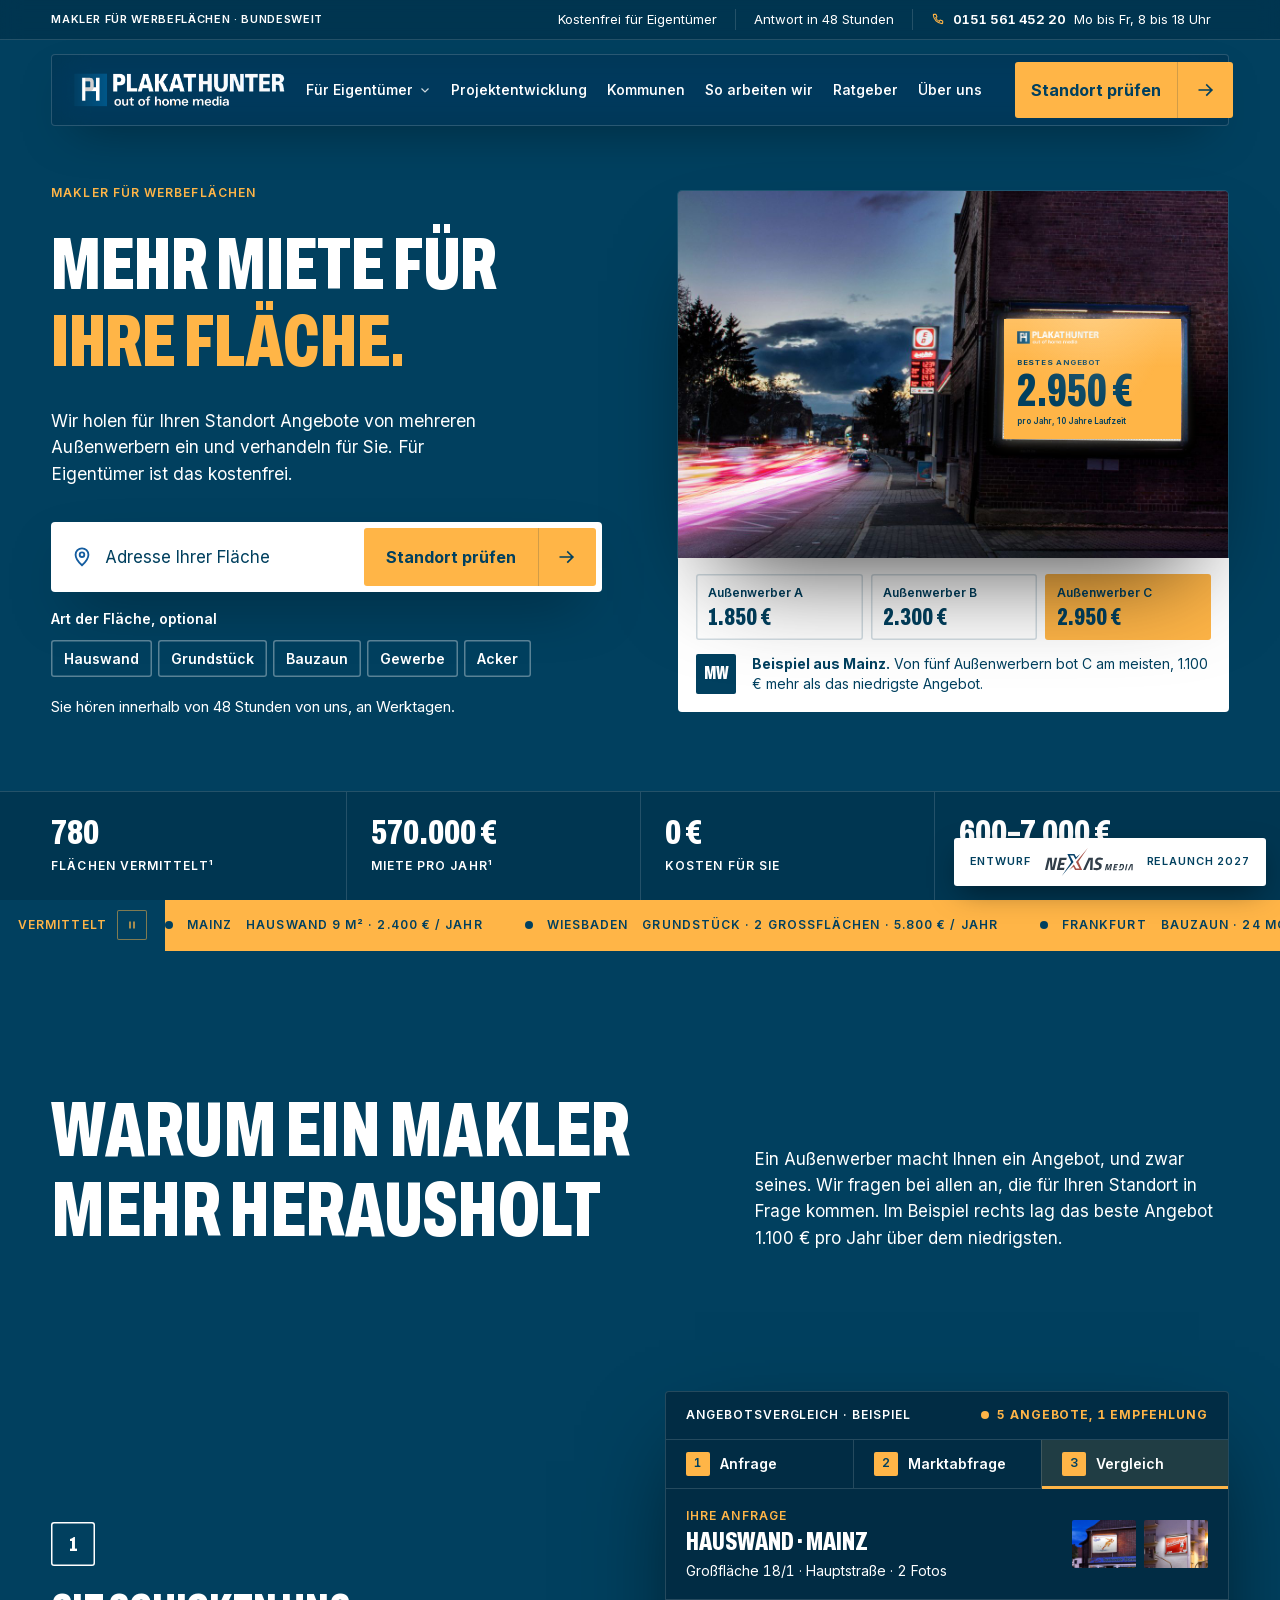
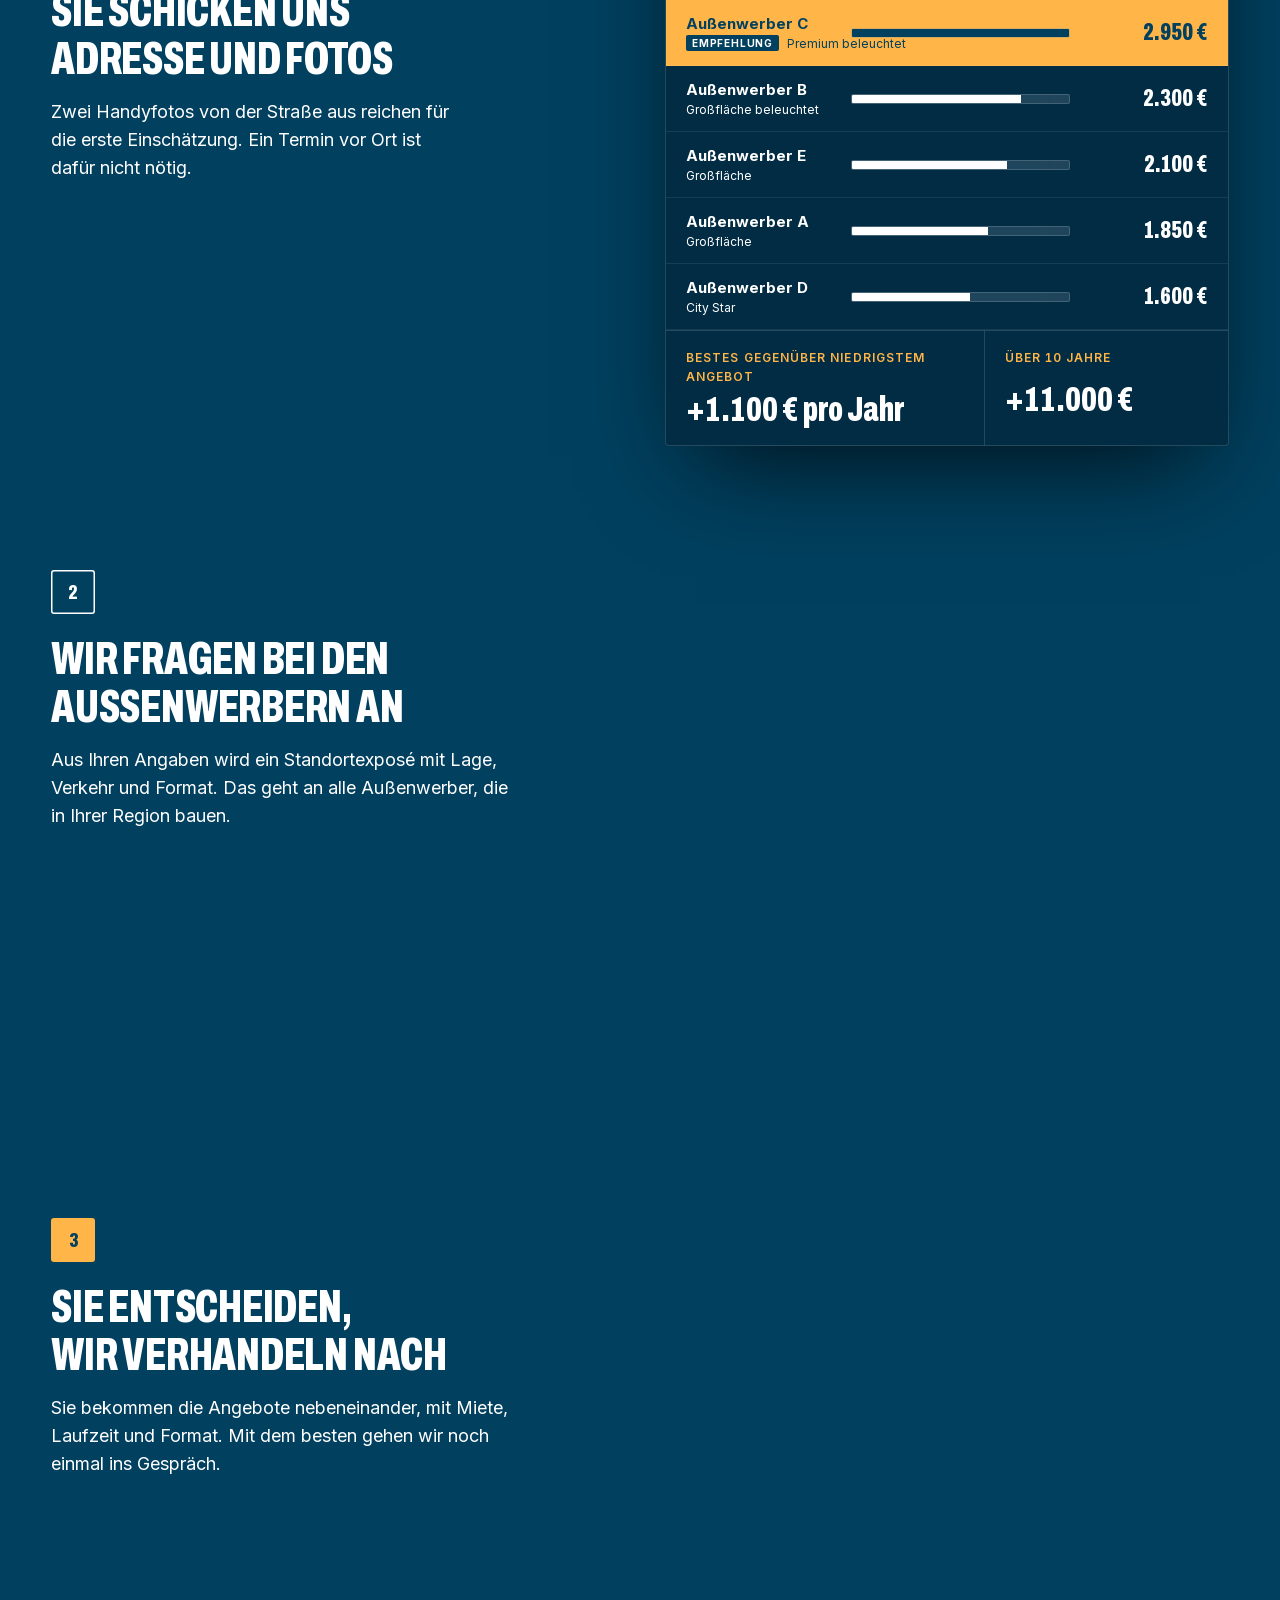
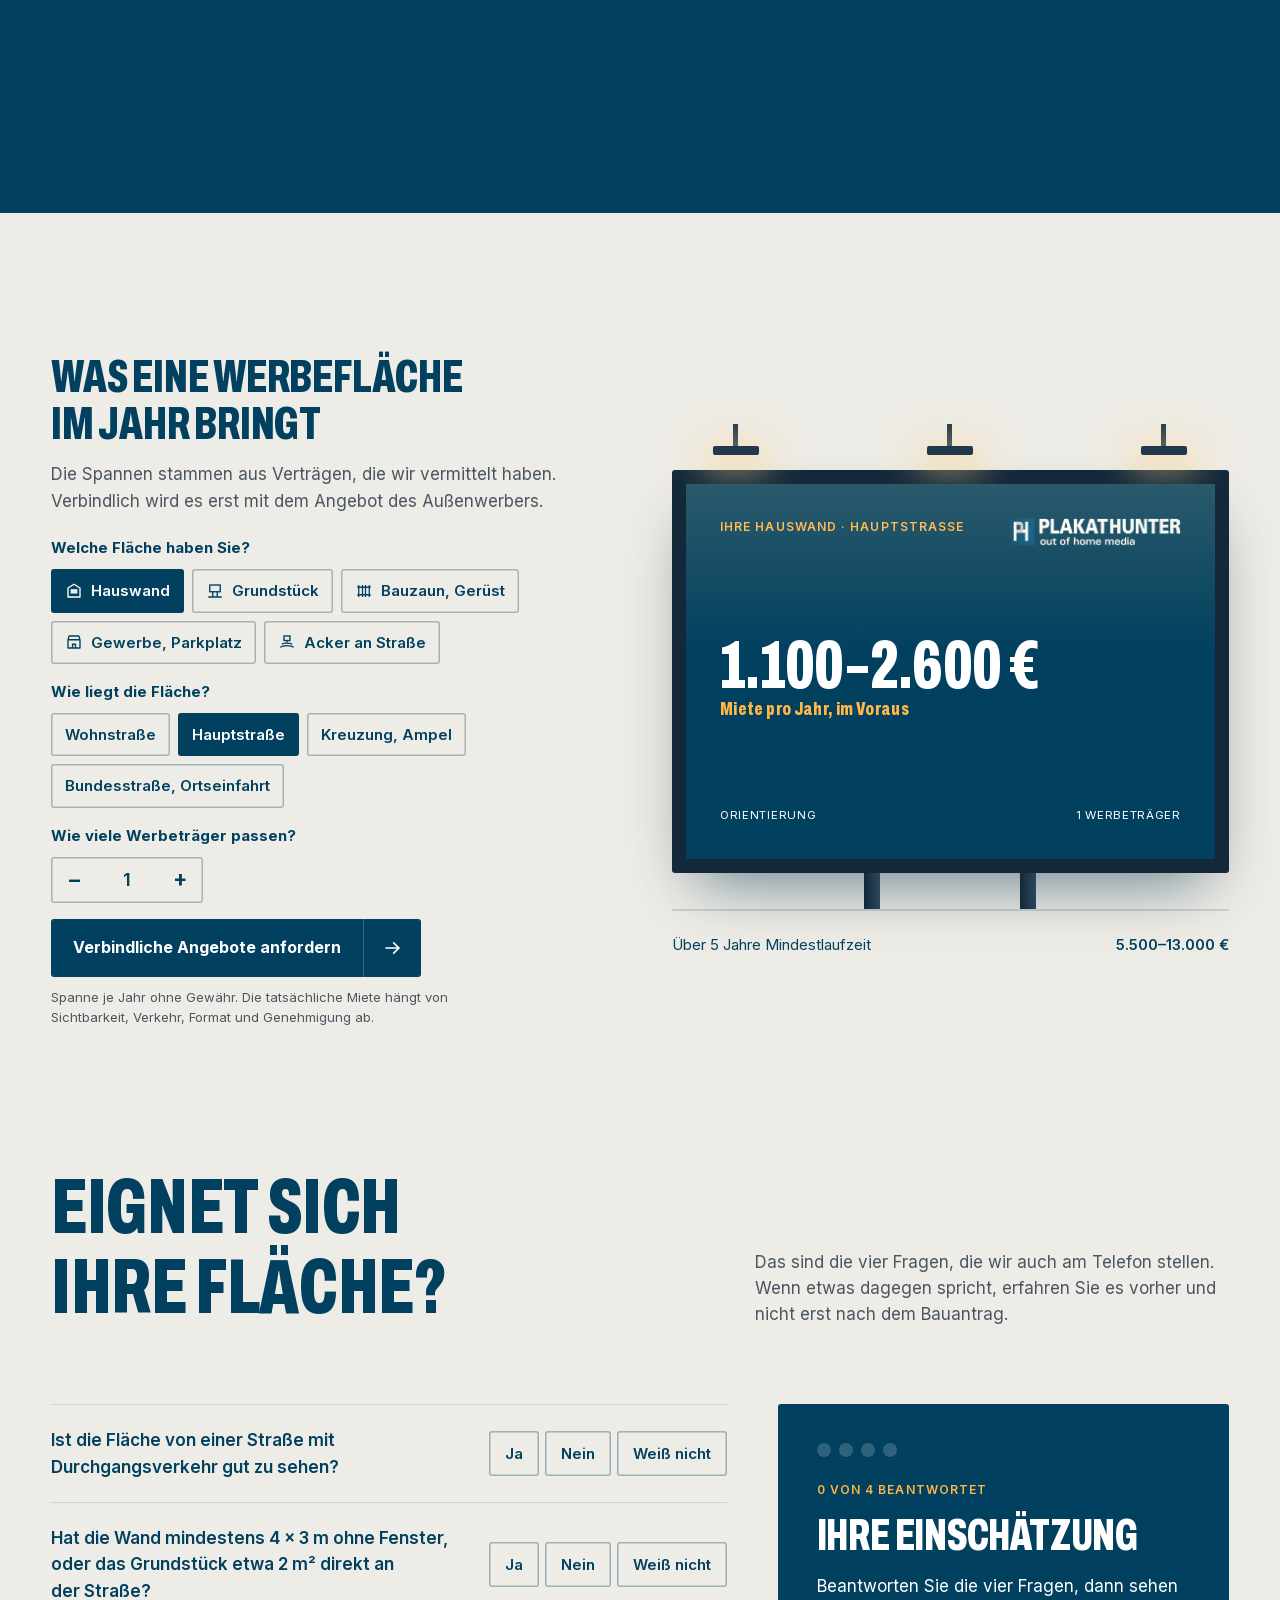
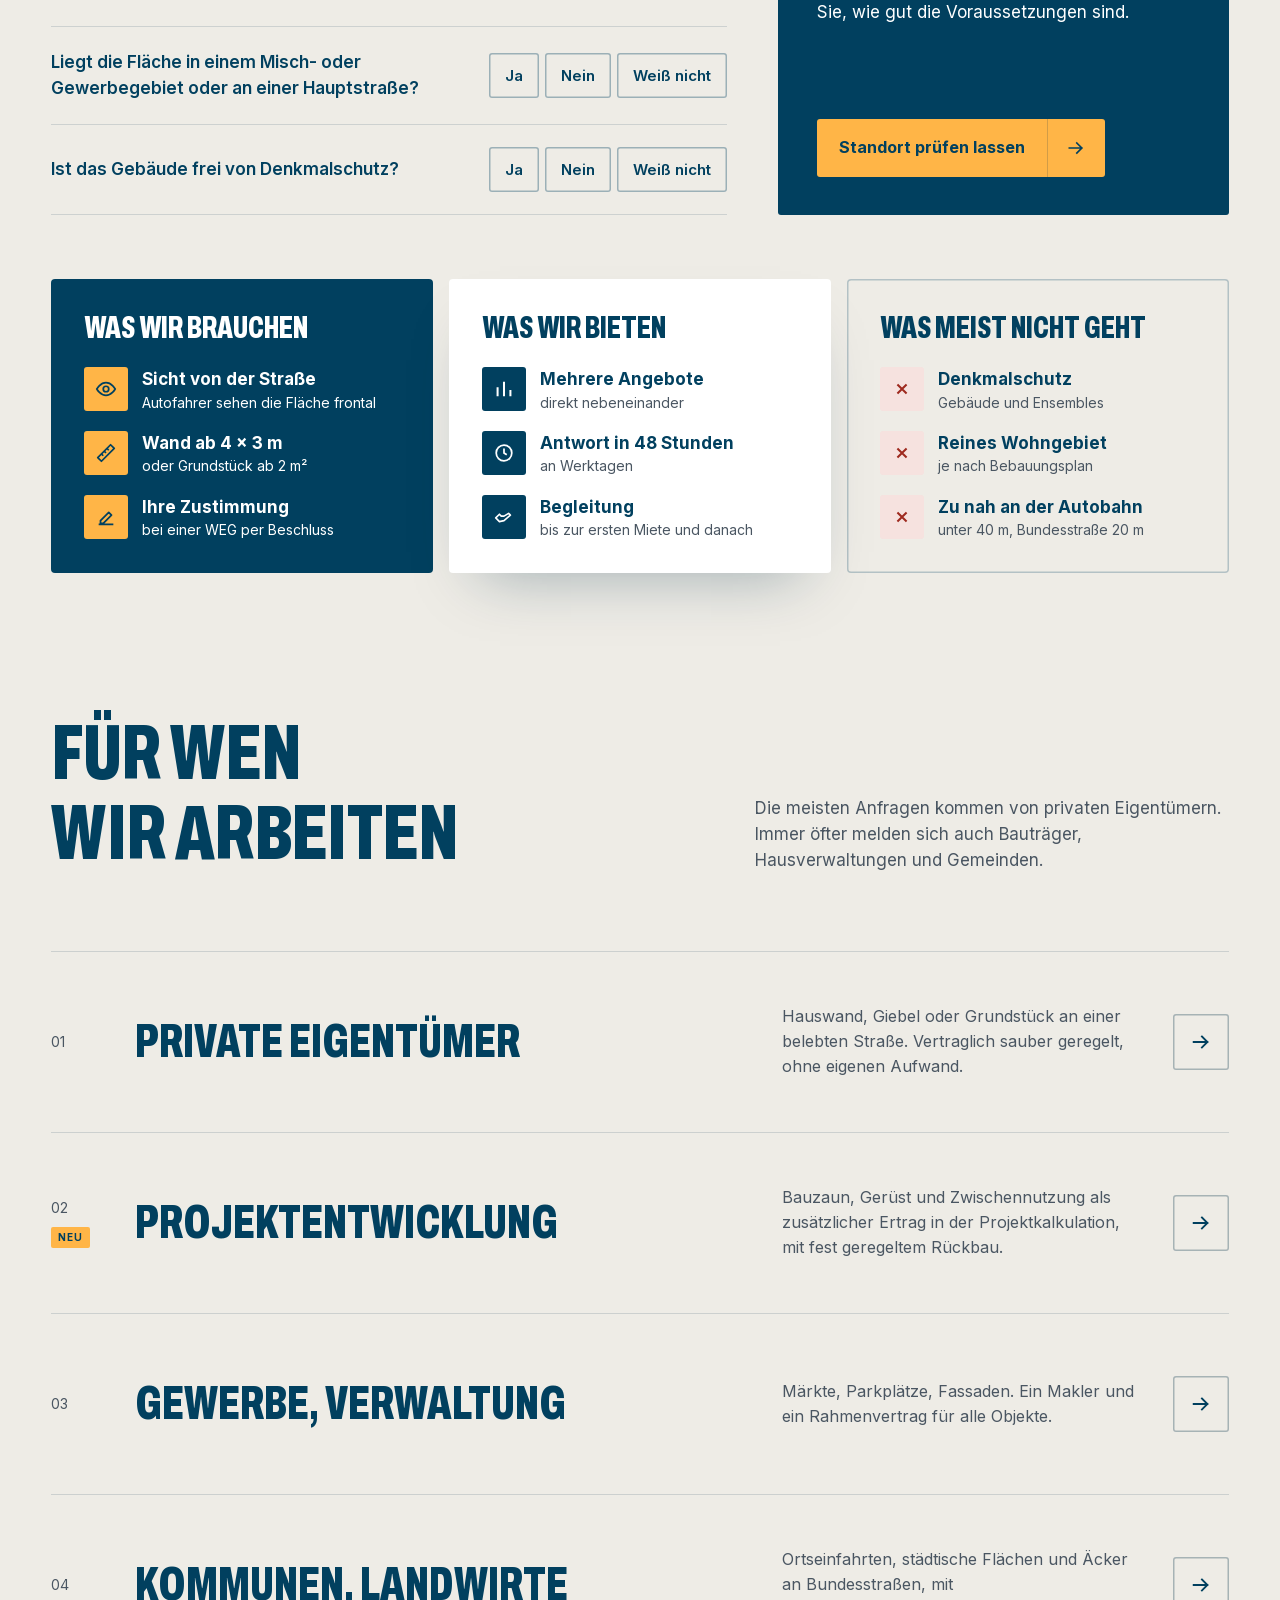
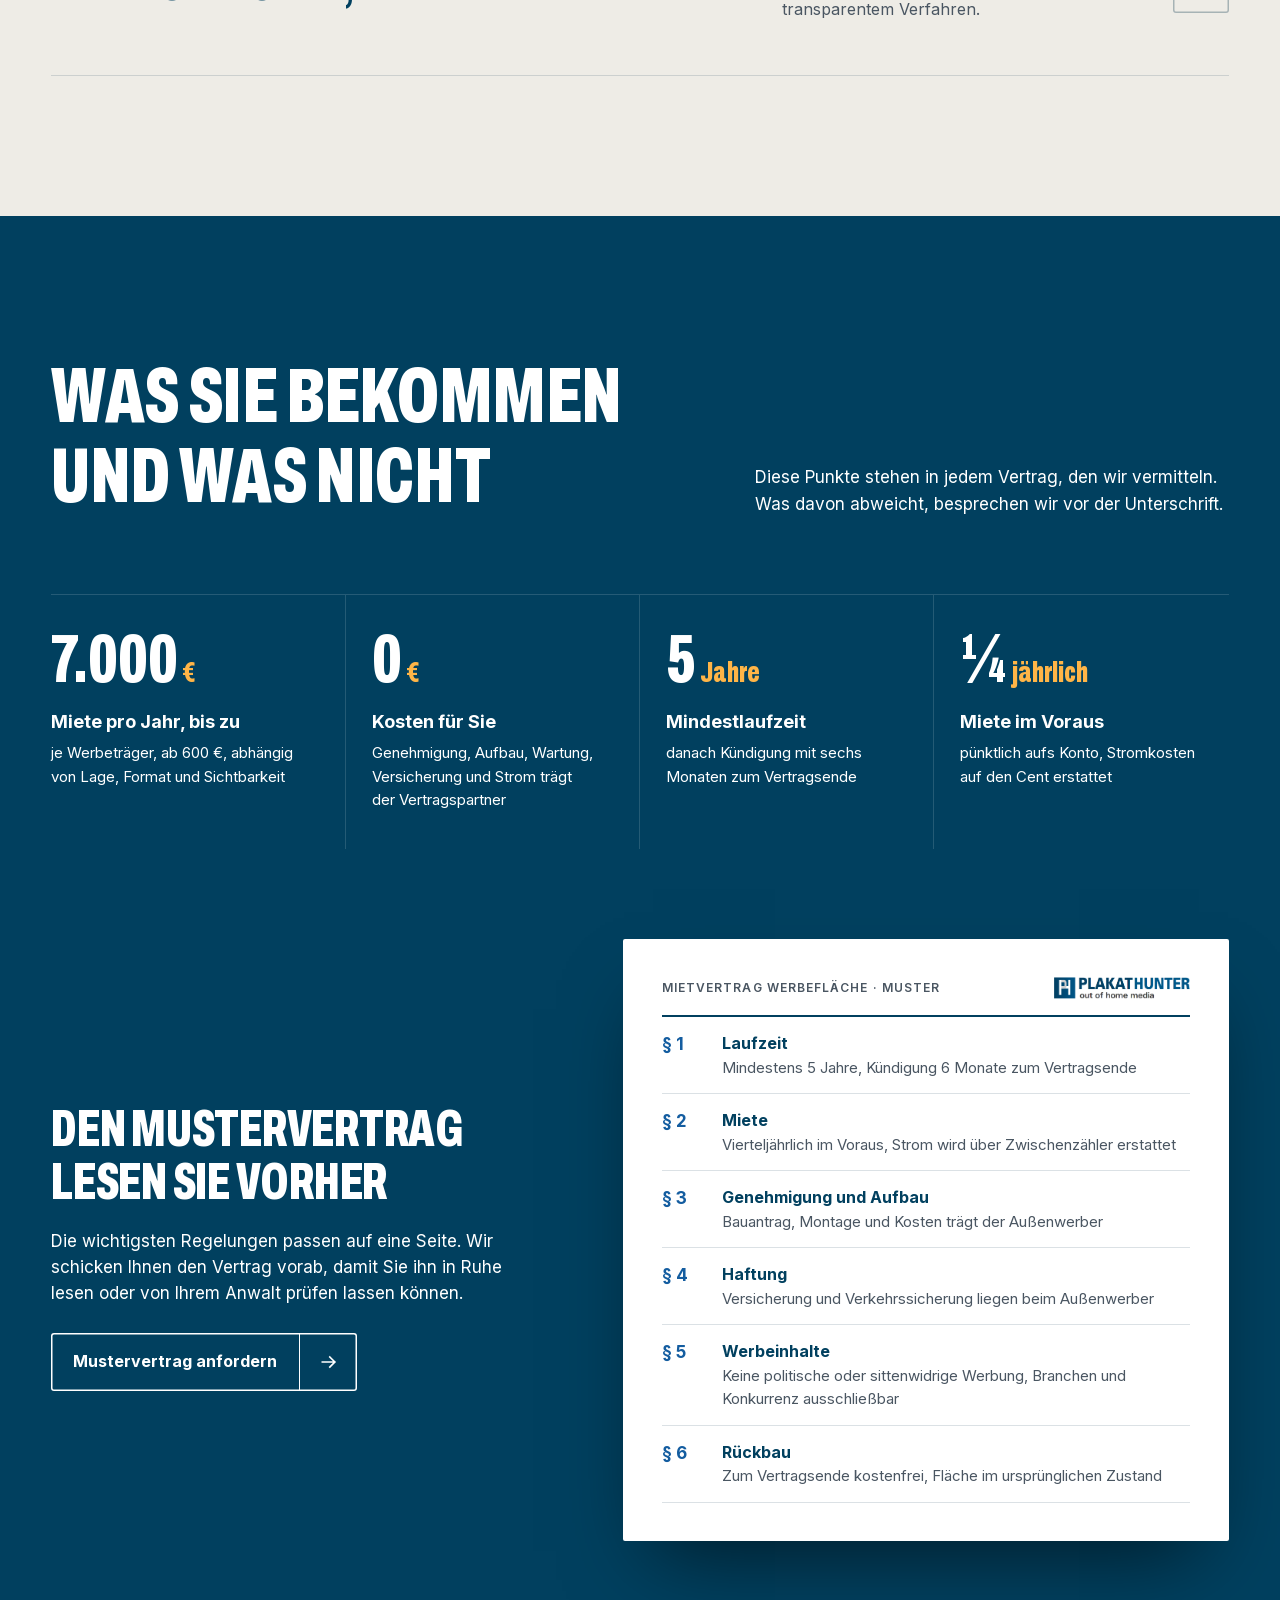
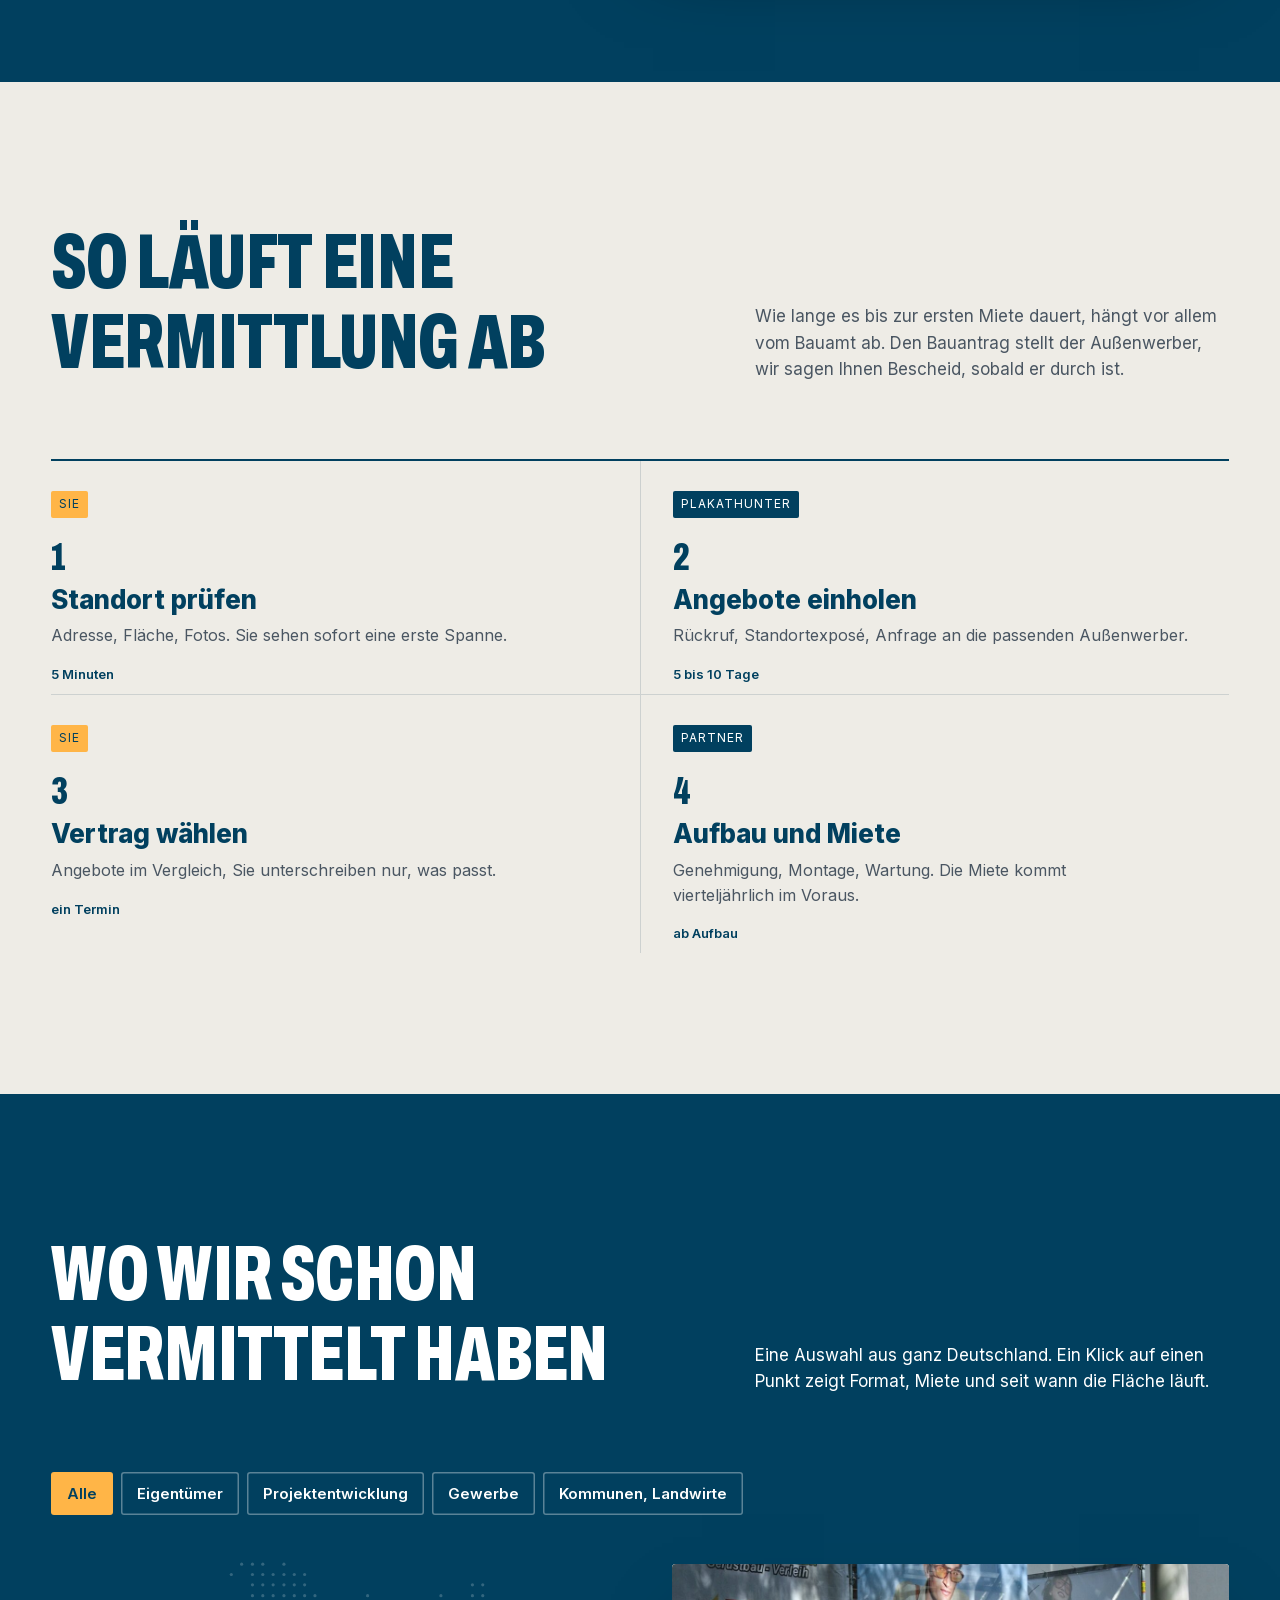
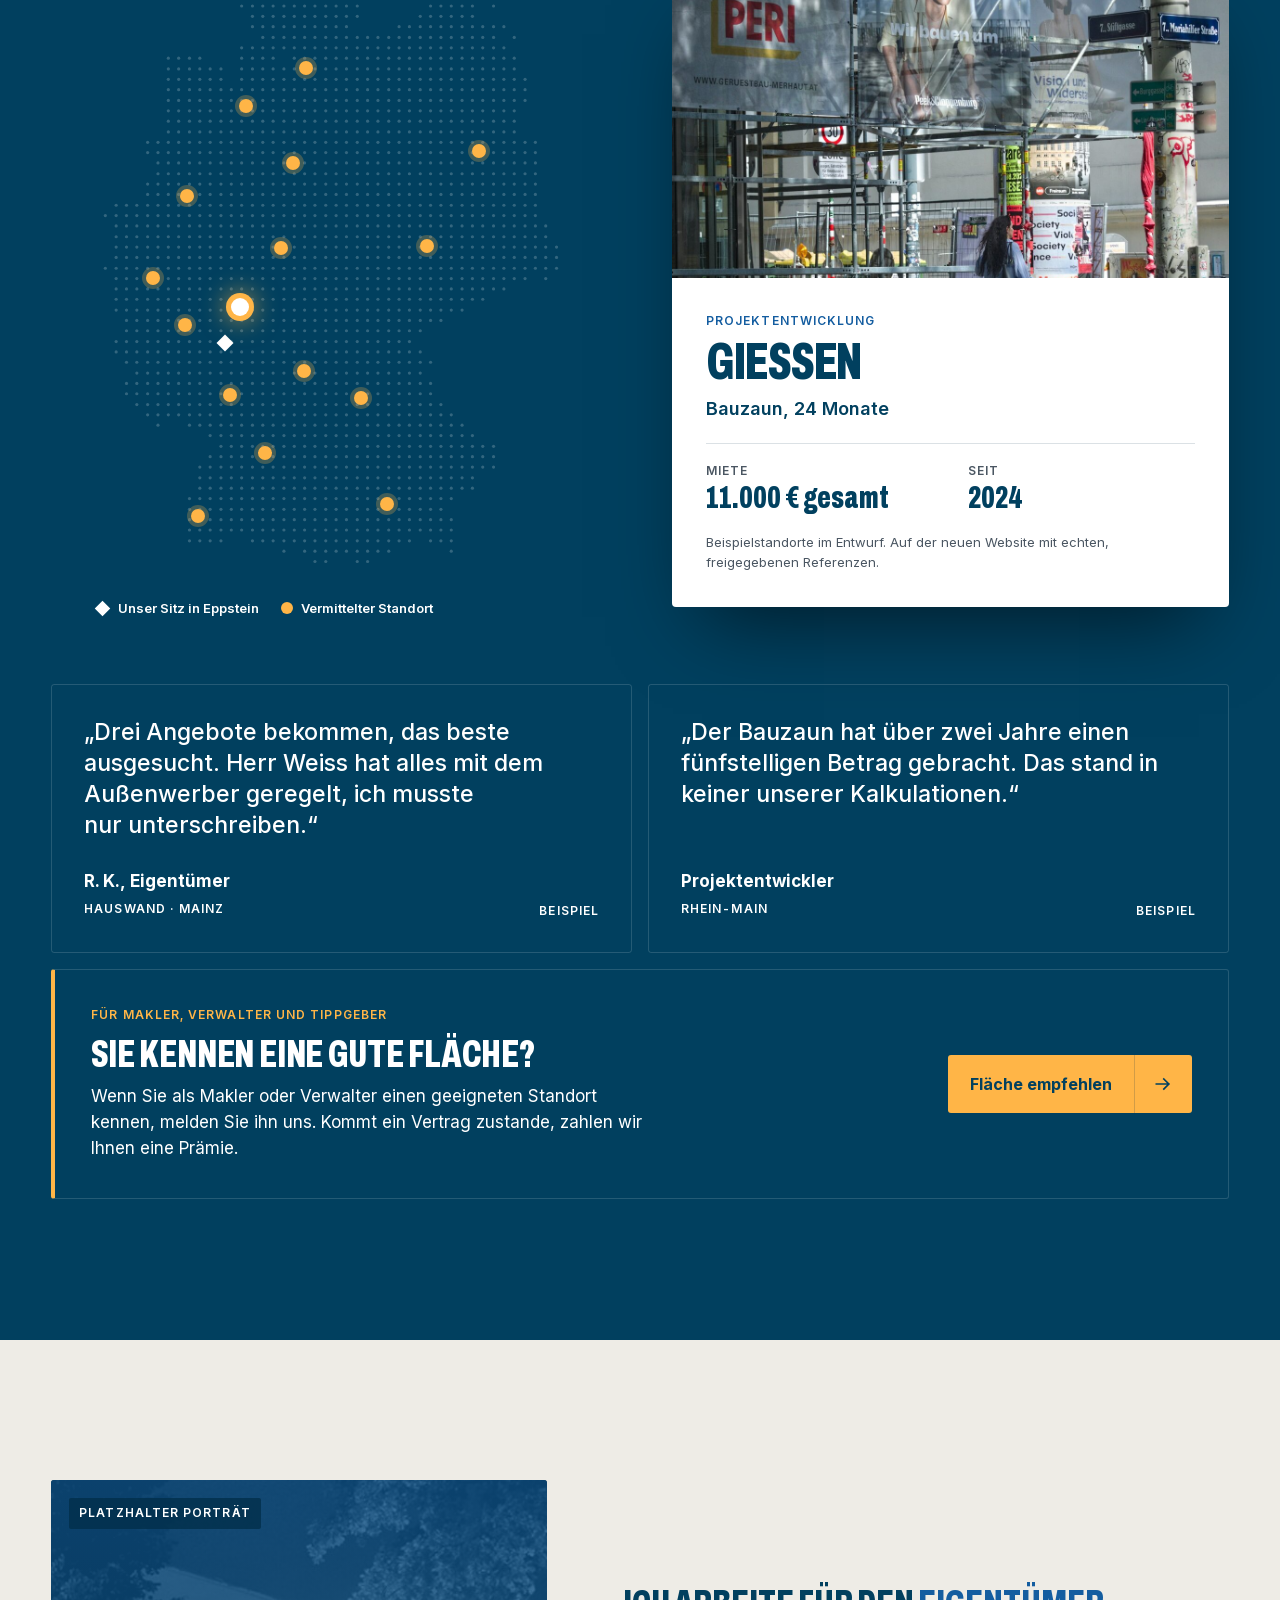
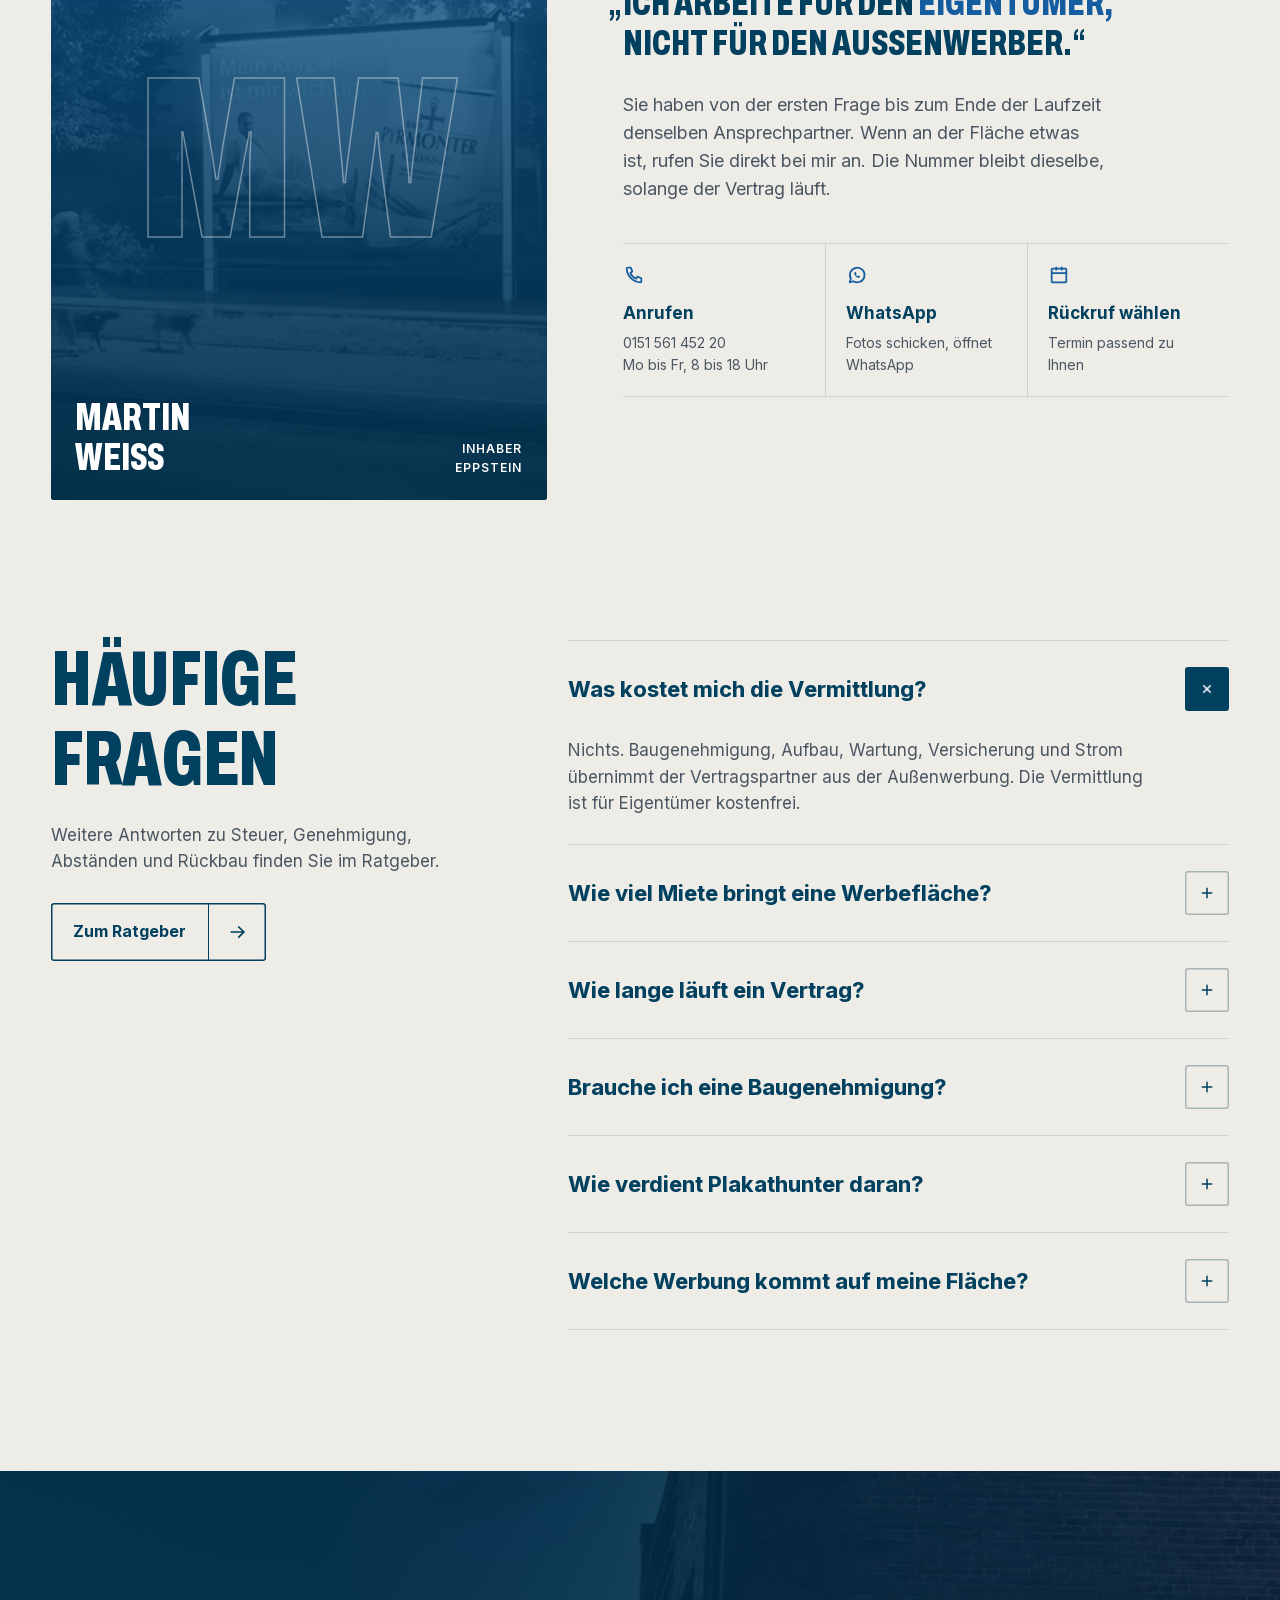
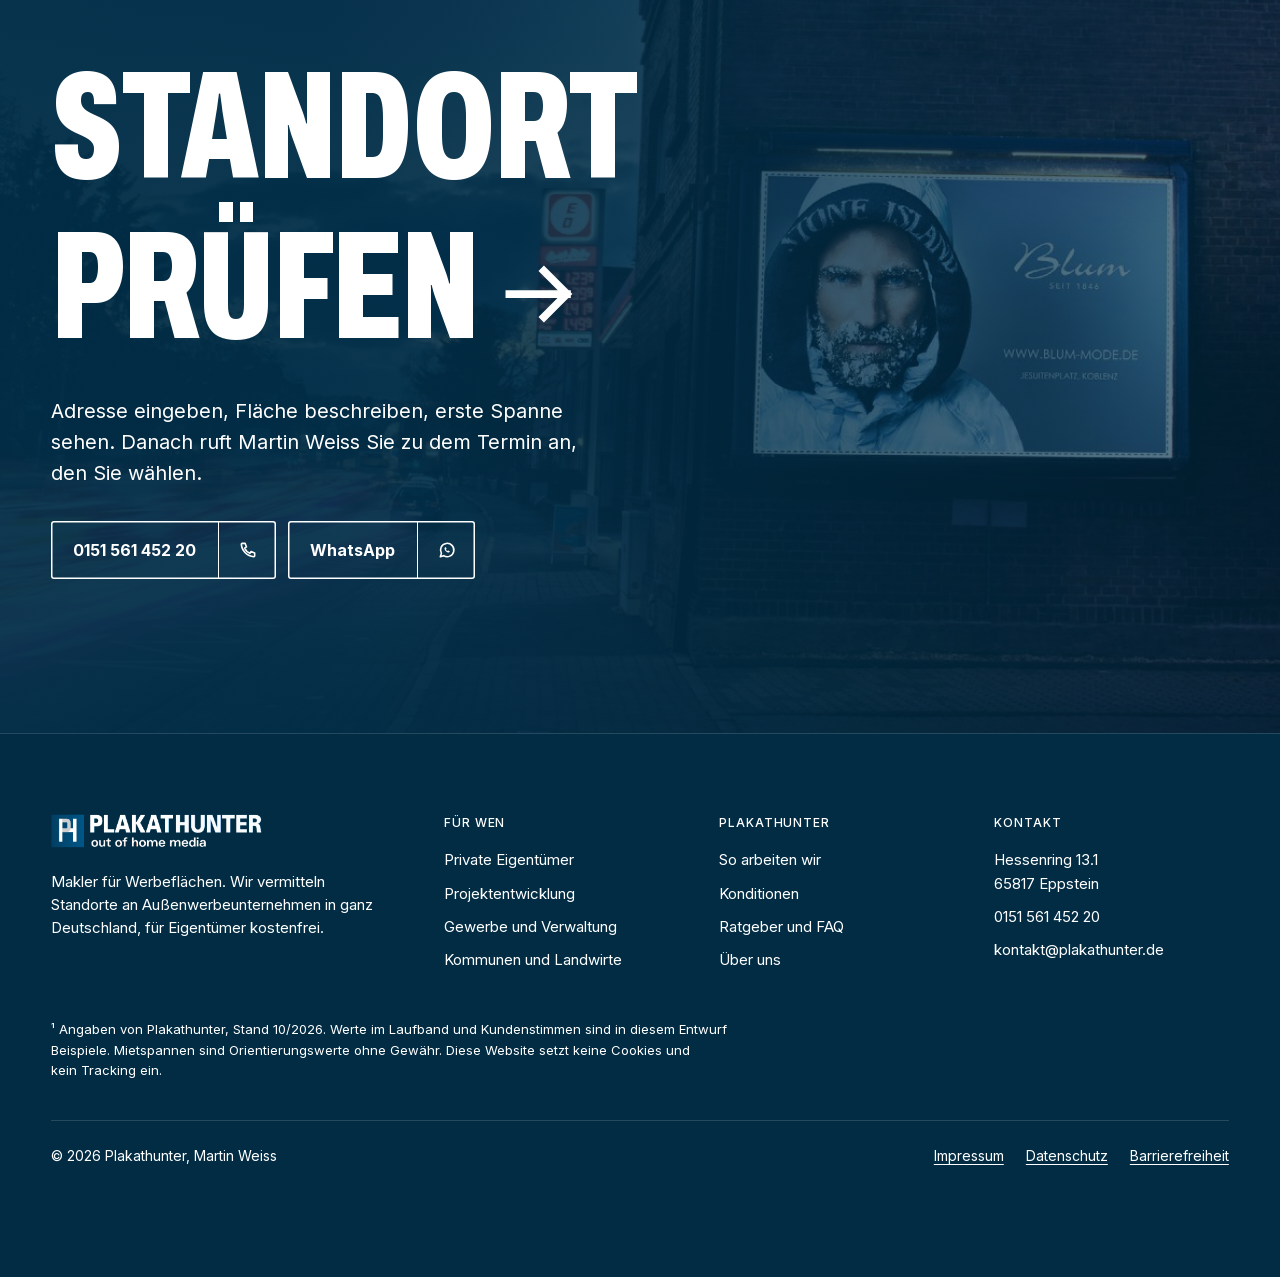
==== commit 0aa5b53e: "Hero-Headline: Mehr Miete für Ihre Fläche, kürzerer Lead Co-Authored-By: Claude Opus 5.5 <noreply@an" ====
--- a/index.html
+++ b/index.html
@@ -155,11 +155,11 @@
 .hin{flex:1;display:grid;grid-template-columns:minmax(0,1fr) minmax(0,1fr);gap:clamp(48px,6vw,120px);align-items:center;padding-top:calc(env(safe-area-inset-top,0px) + 176px);padding-bottom:64px;width:100%}
 .hk{display:flex;flex-wrap:wrap;gap:6px 18px;margin-bottom:24px}
 .hk span:first-child{color:var(--sodium)}
-.hero h1{font-size:clamp(40px,4.1vw,62px);position:relative}
+.hero h1{font-size:clamp(48px,5.7vw,82px);position:relative}
 .hero h1 .ln{display:block;overflow:hidden;padding:.08em 0 .02em;margin-top:-.08em;white-space:nowrap}
 .hero h1 .ln>span{display:block;transform:translateY(105%);animation:up 1s var(--ease) forwards}
 .hero h1 .ln:nth-child(2)>span{animation-delay:.12s}.hero h1 .ln:nth-child(3)>span{animation-delay:.24s}
-.hero h1 .ln:nth-child(4){color:var(--sodium)}
+.hero h1 .ln:nth-child(2){color:var(--sodium)}
 .hero h1 .ln:nth-child(4)>span{animation-delay:.36s}
 @keyframes up{to{transform:none}}
 .flap{position:relative;display:inline-block;vertical-align:top}
@@ -836,13 +836,12 @@
   
   <div class="w hin">
     <div class="hl">
-            <h1 id="h1" class="cap">
-        <span class="ln"><span>Wir vermieten</span></span>
-        <span class="ln"><span><span class="flap" aria-hidden="true"><span class="ghost">Ihr Grundstück</span><span class="fv" id="flap">Ihre Hauswand</span></span><span class="sr">Ihre Fläche</span></span></span>
-        <span class="ln"><span>an den Außenwerber,</span></span>
-        <span class="ln"><span>der am meisten zahlt.</span></span>
+            <p class="lbl hk"><span>Makler für Werbeflächen</span></p>
+      <h1 id="h1" class="cap">
+        <span class="ln"><span>Mehr Miete für</span></span>
+        <span class="ln"><span><span class="flap" aria-hidden="true"><span class="ghost">Ihr Grundstück.</span><span class="fv" id="flap">Ihre Hauswand.</span></span><span class="sr">Ihre Fläche.</span></span></span>
       </h1>
-      <p class="lead">Plakathunter ist Makler, nicht Mieter. Martin Weiss fragt für Ihren Standort bei mehreren Außenwerbern an, legt Ihnen die Angebote nebeneinander und verhandelt nach. Sie zahlen dafür <span class="nb">nichts.</span></p>
+      <p class="lead">Wir holen für Ihren Standort Angebote von mehreren Außenwerbern ein und verhandeln für Sie. Für Eigentümer <span class="nb">ist das kostenfrei.</span></p>
       <form class="hq" id="heroCheck" novalidate aria-label="Standort-Check starten">
         <label class="hq-in"><span class="sr">Adresse der Fläche</span><svg width="22" height="22" aria-hidden="true"><use href="#i-pin"/></svg><input type="text" name="adr" autocomplete="street-address" placeholder="Adresse Ihrer Fläche"></label>
         <button class="btn btn-s" type="submit"><span>Standort prüfen</span><b><svg aria-hidden="true"><use href="#i-ar"/></svg></b></button>
@@ -857,7 +856,7 @@
           <button type="button" aria-pressed="false" data-v="Acker an Straße">Acker</button>
         </div>
       </div>
-      <p class="hq-f">Kostenfrei für Eigentümer. Sie hören innerhalb von 48 Stunden von uns.</p>
+      <p class="hq-f">Sie hören innerhalb von 48 Stunden von uns, an Werktagen.</p>
     </div>
     <figure class="hc" aria-label="Beispiel: Beleuchtete Großfläche an einer Hauswand. Das Plakat zeigt die Angebote von drei Außenwerbern, das beste mit 2.950 Euro pro Jahr.">
       <div class="hc-img">
@@ -1481,7 +1480,7 @@
 /* Fallblatt-Headline: Hauswand -> Grundstück -> Fläche, endet nach ca. 4 s */
 const flap=$('#flap');
 const setWord=(w,anim)=>{flap.innerHTML=[...w].map((c,i)=>c===' '?' ':`<i${anim?` class="fl" style="animation-delay:${i*45}ms"`:''}>${c}</i>`).join('')};
-if(RM)setWord('Ihre Fläche',false);else{setWord('Ihre Hauswand',false);setTimeout(()=>setWord('Ihr Grundstück',true),1700);setTimeout(()=>setWord('Ihre Fläche',true),3300)}
+if(RM)setWord('Ihre Fläche.',false);else{setWord('Ihre Hauswand.',false);setTimeout(()=>setWord('Ihr Grundstück.',true),1700);setTimeout(()=>setWord('Ihre Fläche.',true),3300)}
 
 /* Hero: eigenes Plakat auf der echten Großfläche */
 const bbp=$('#bbp'),offLi=$$('#hcOff li');
